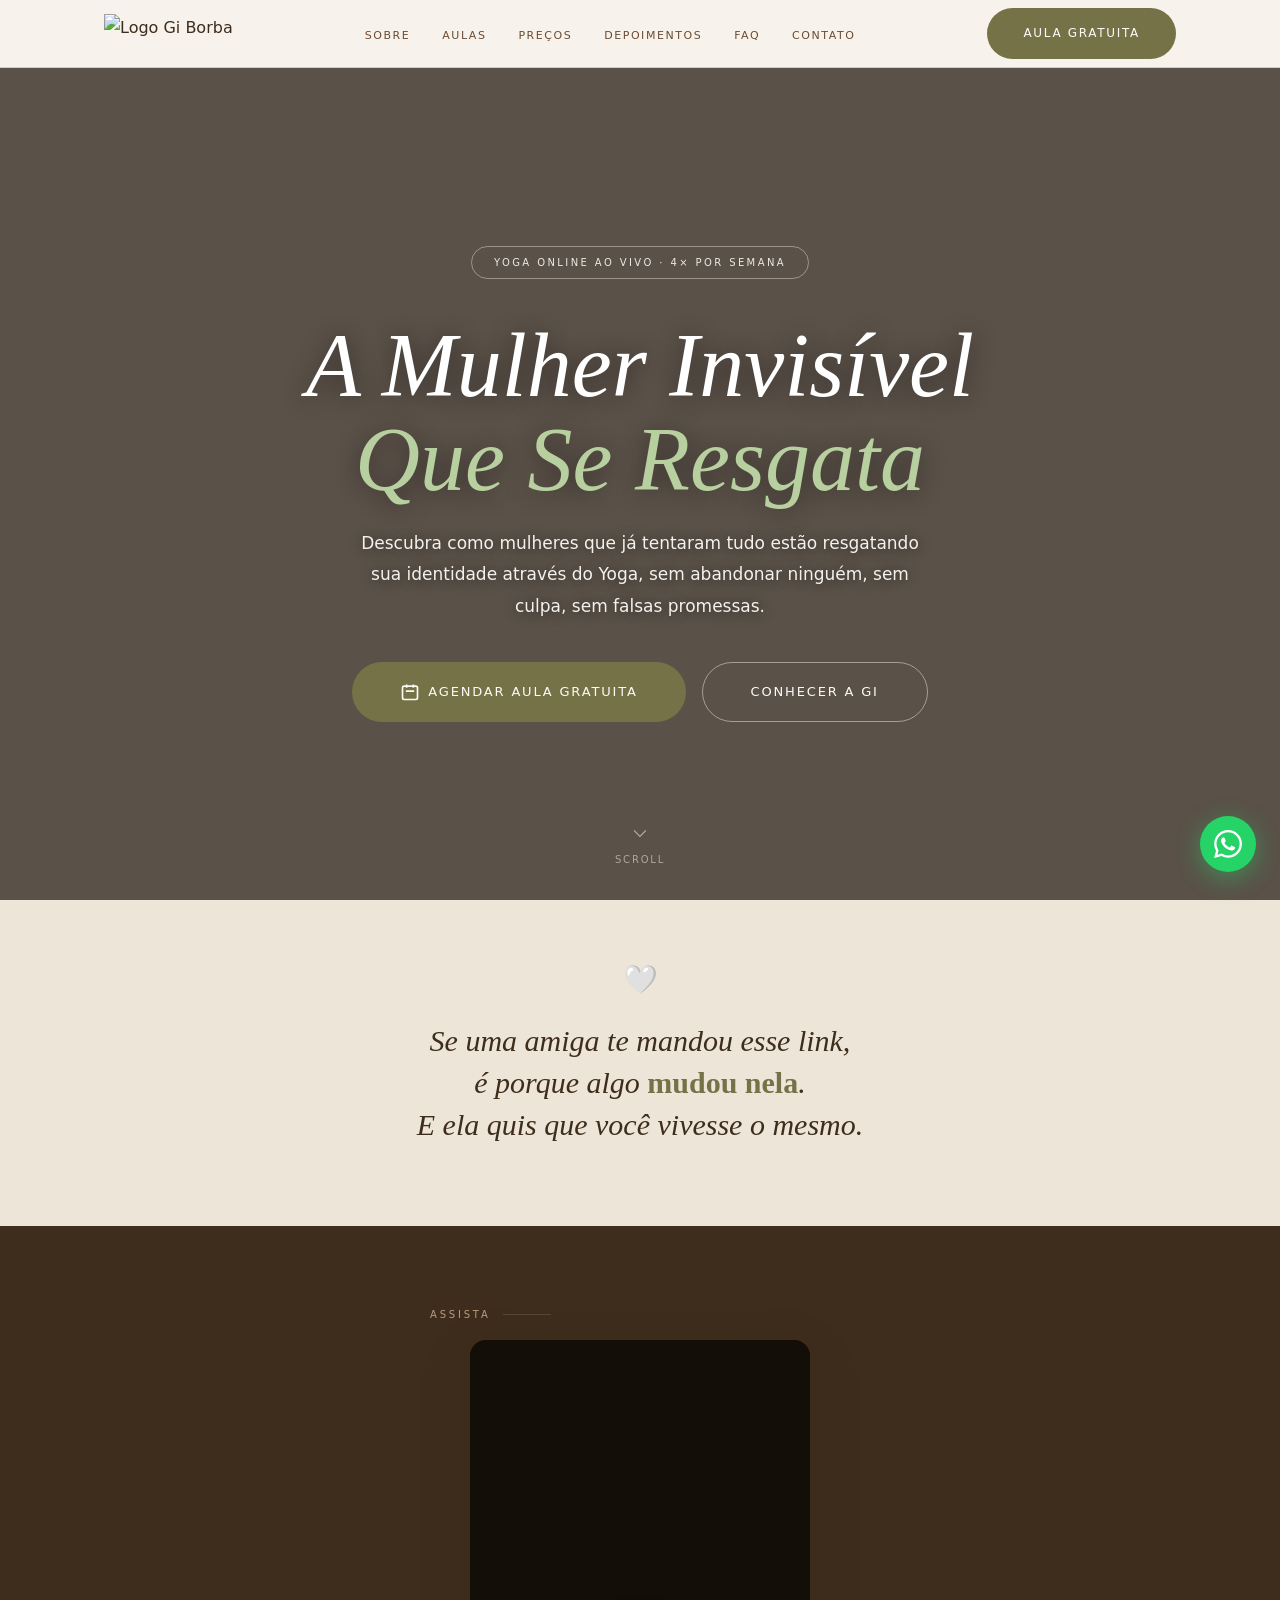
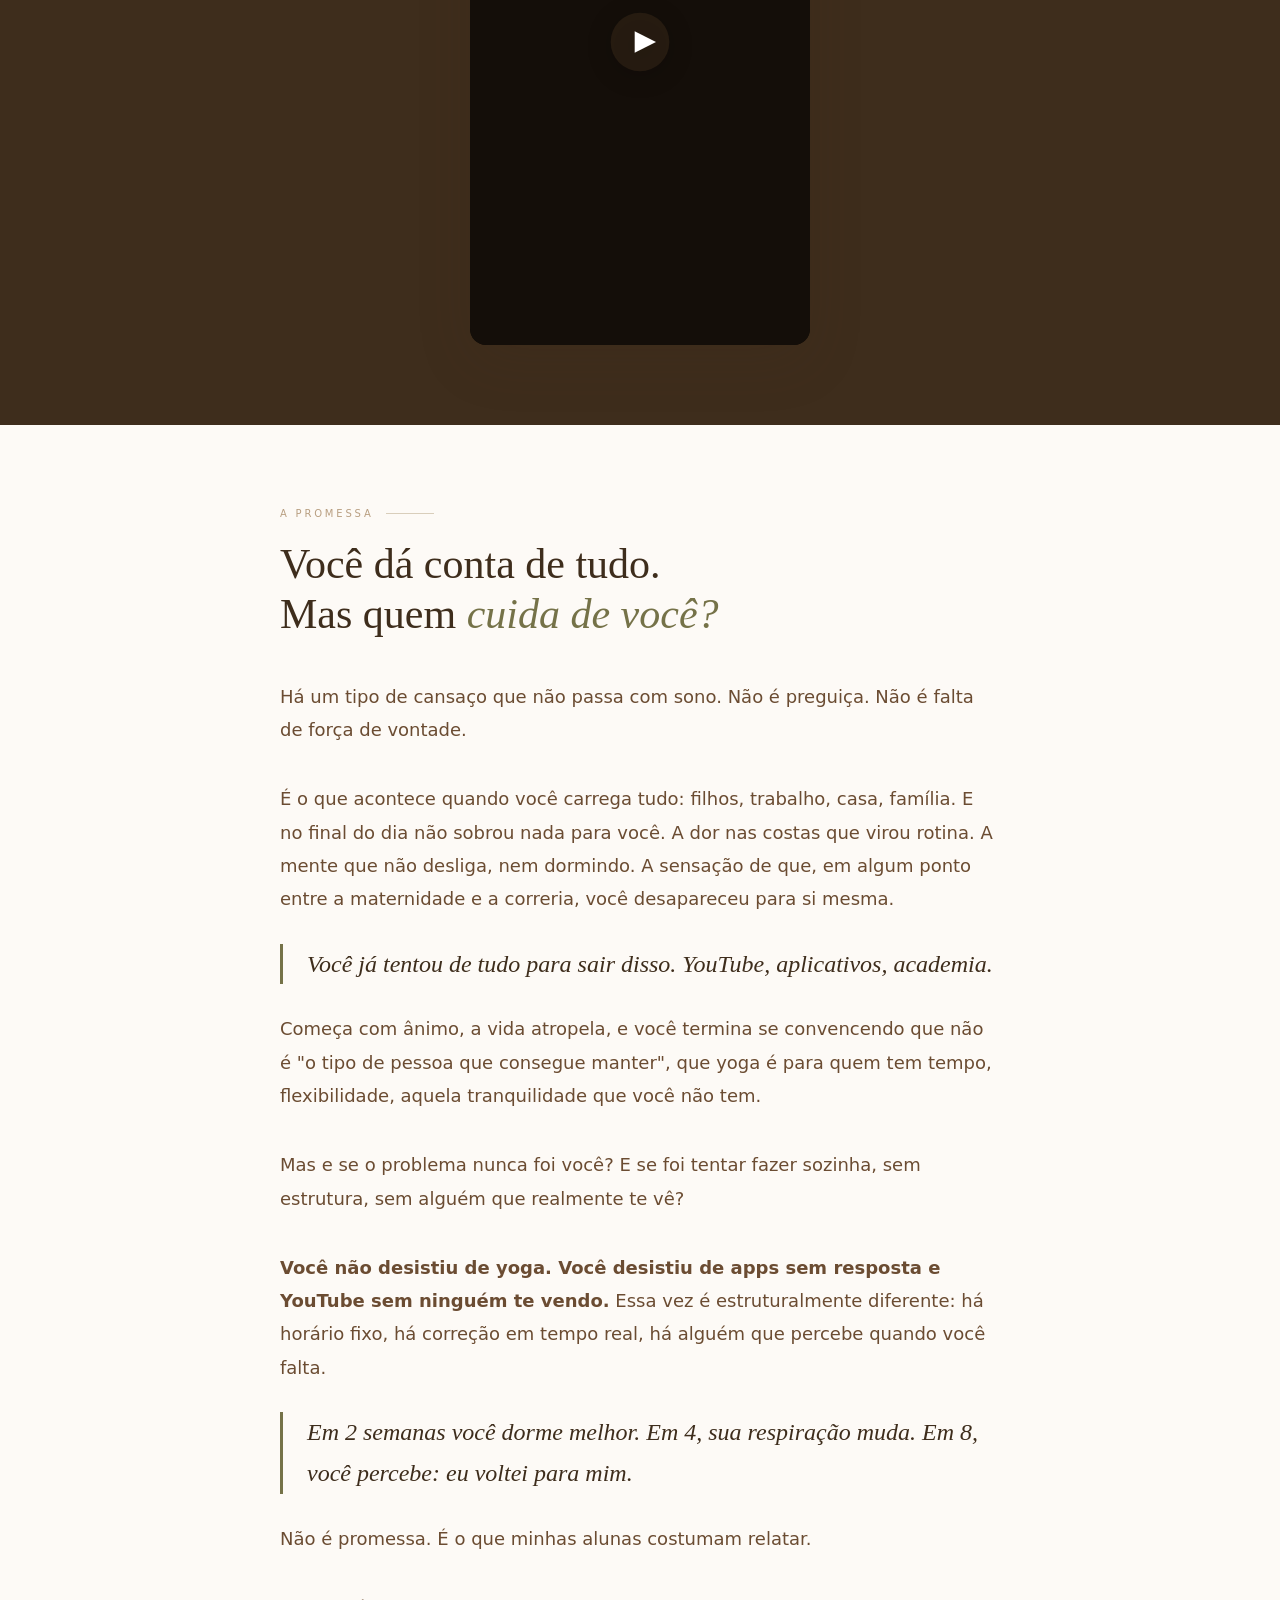
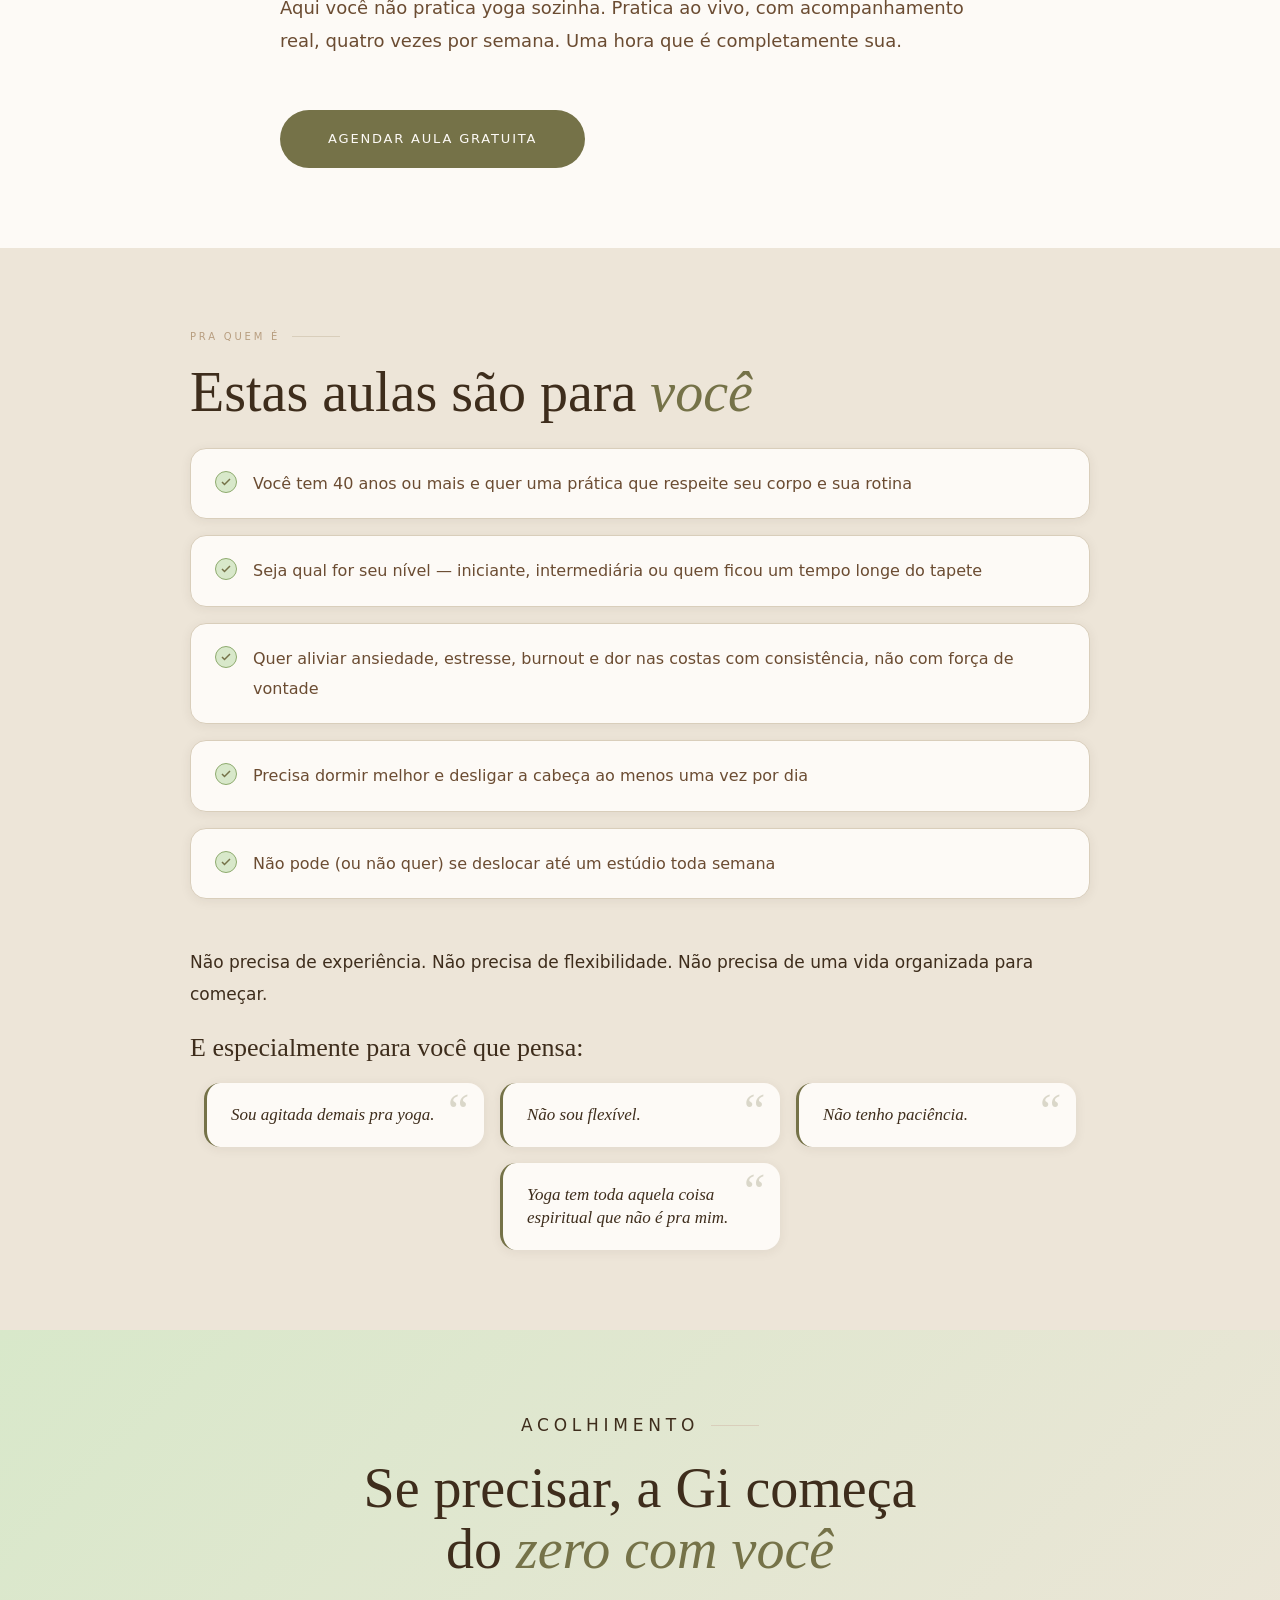
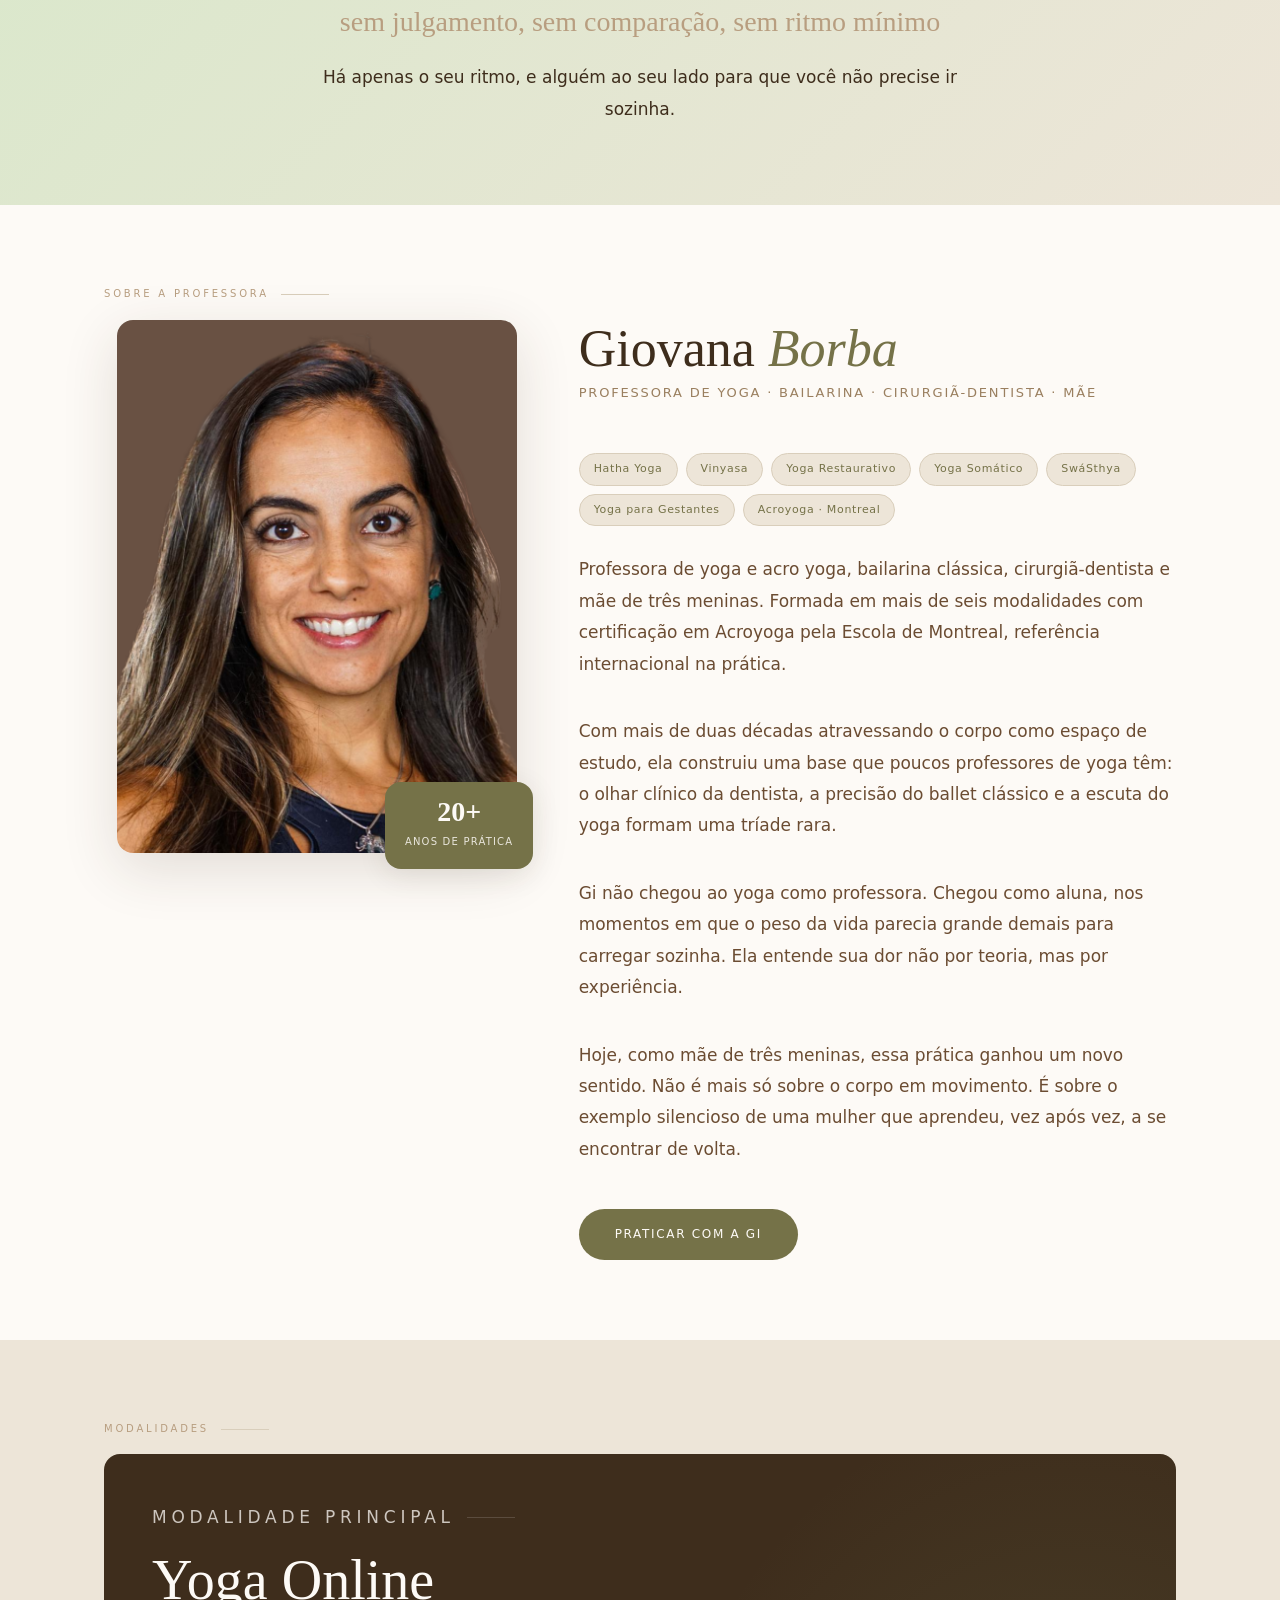
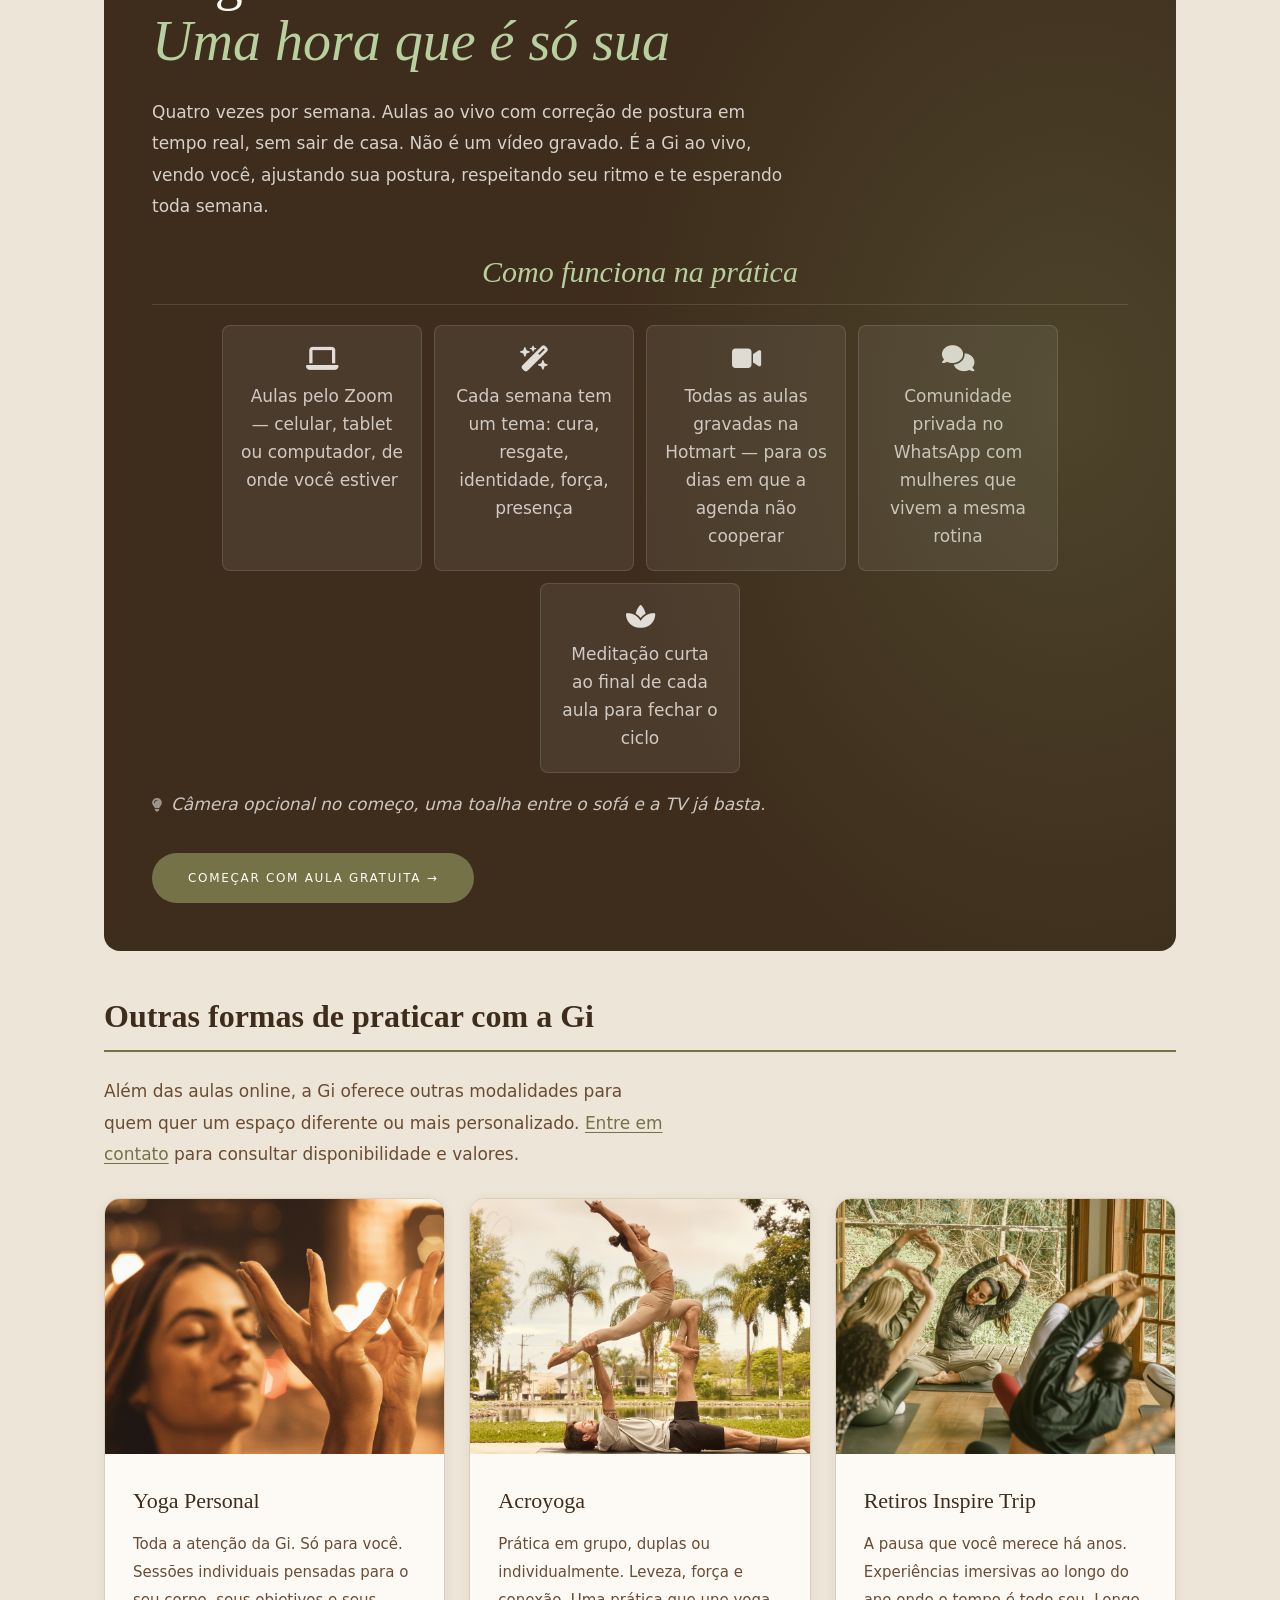
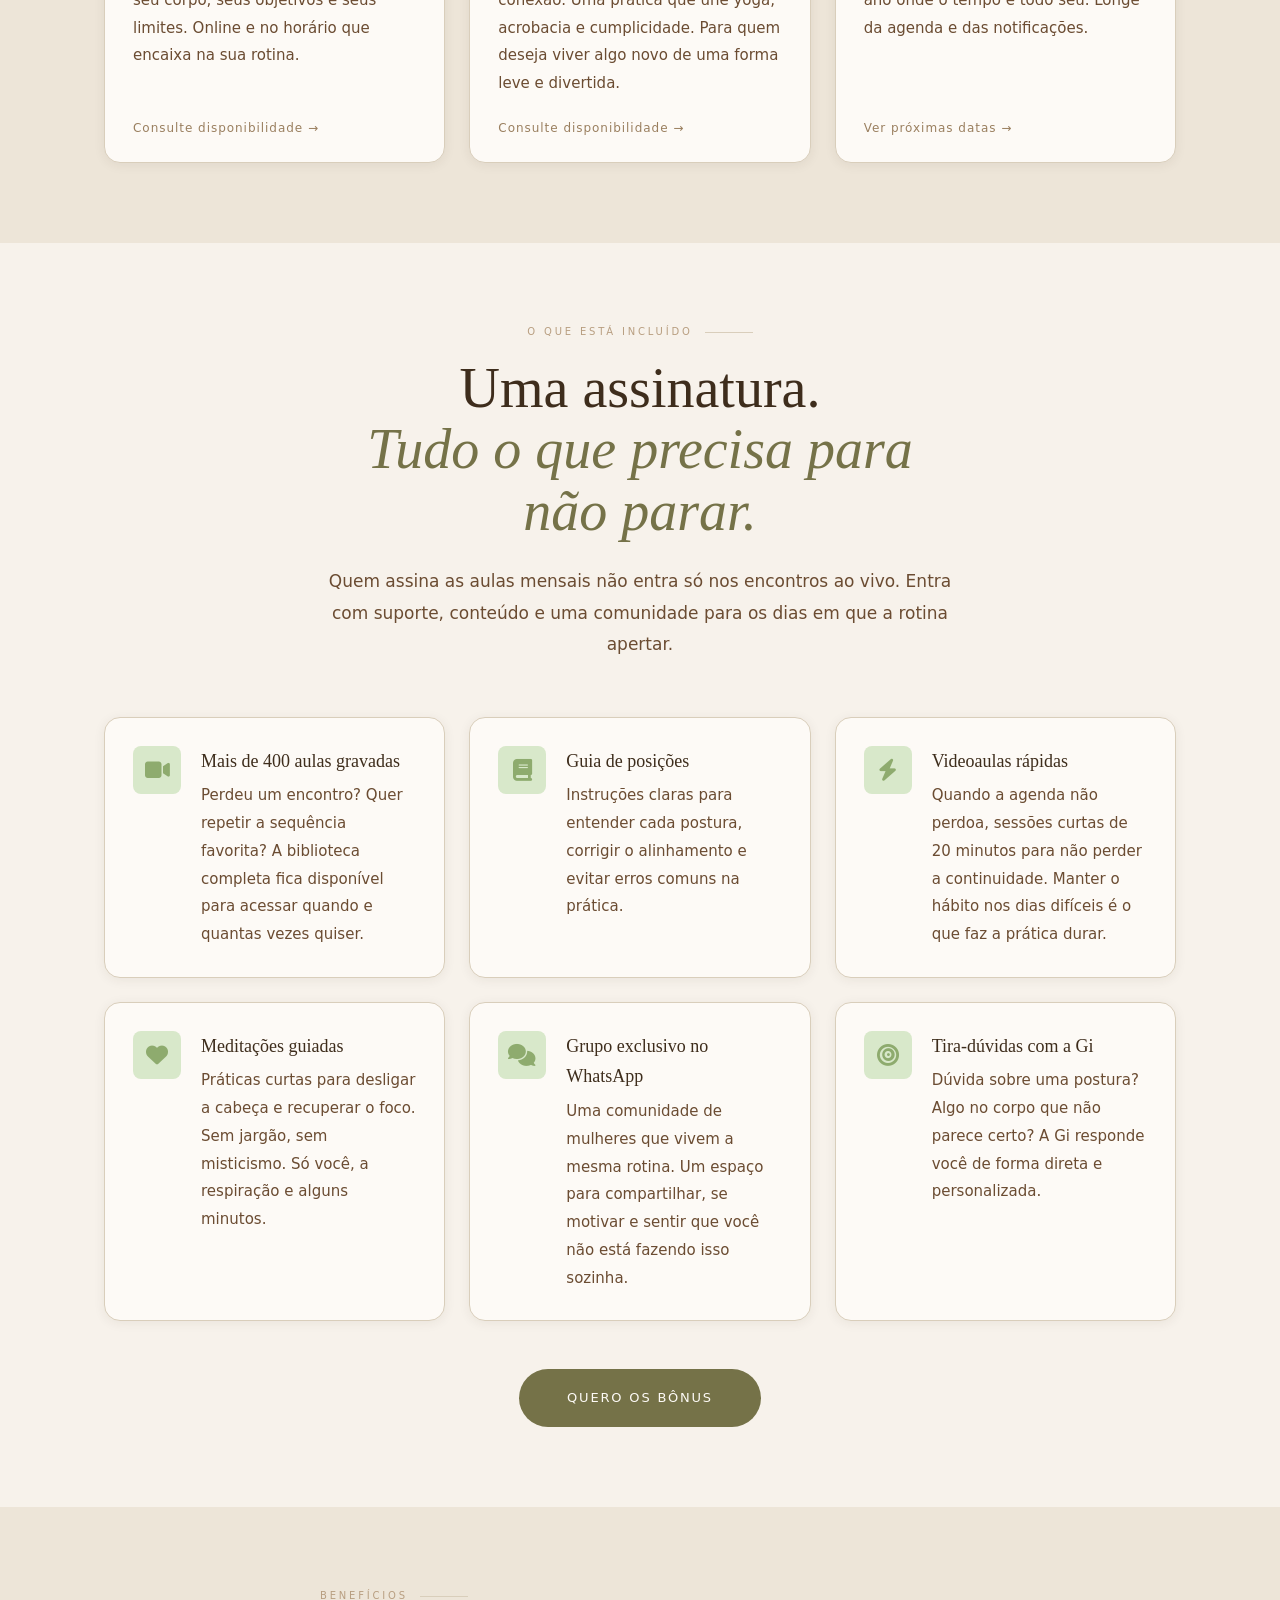
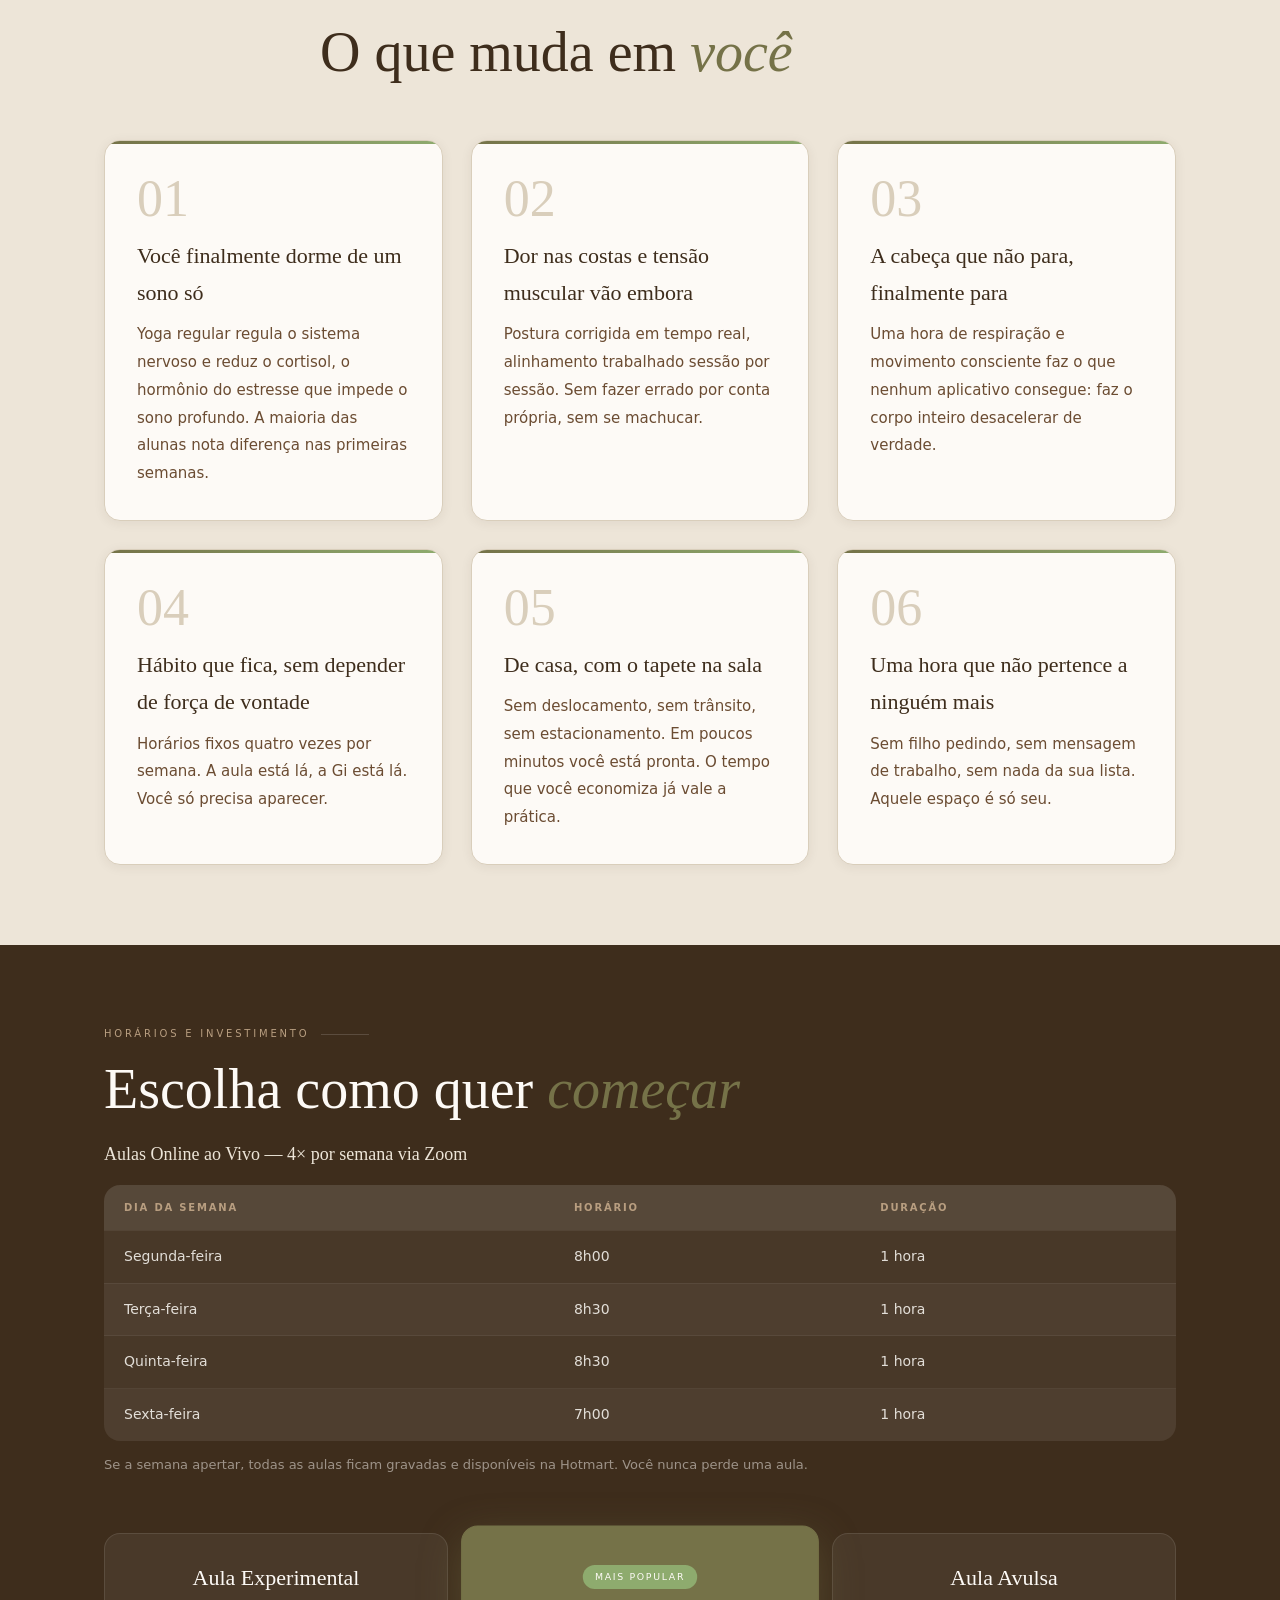
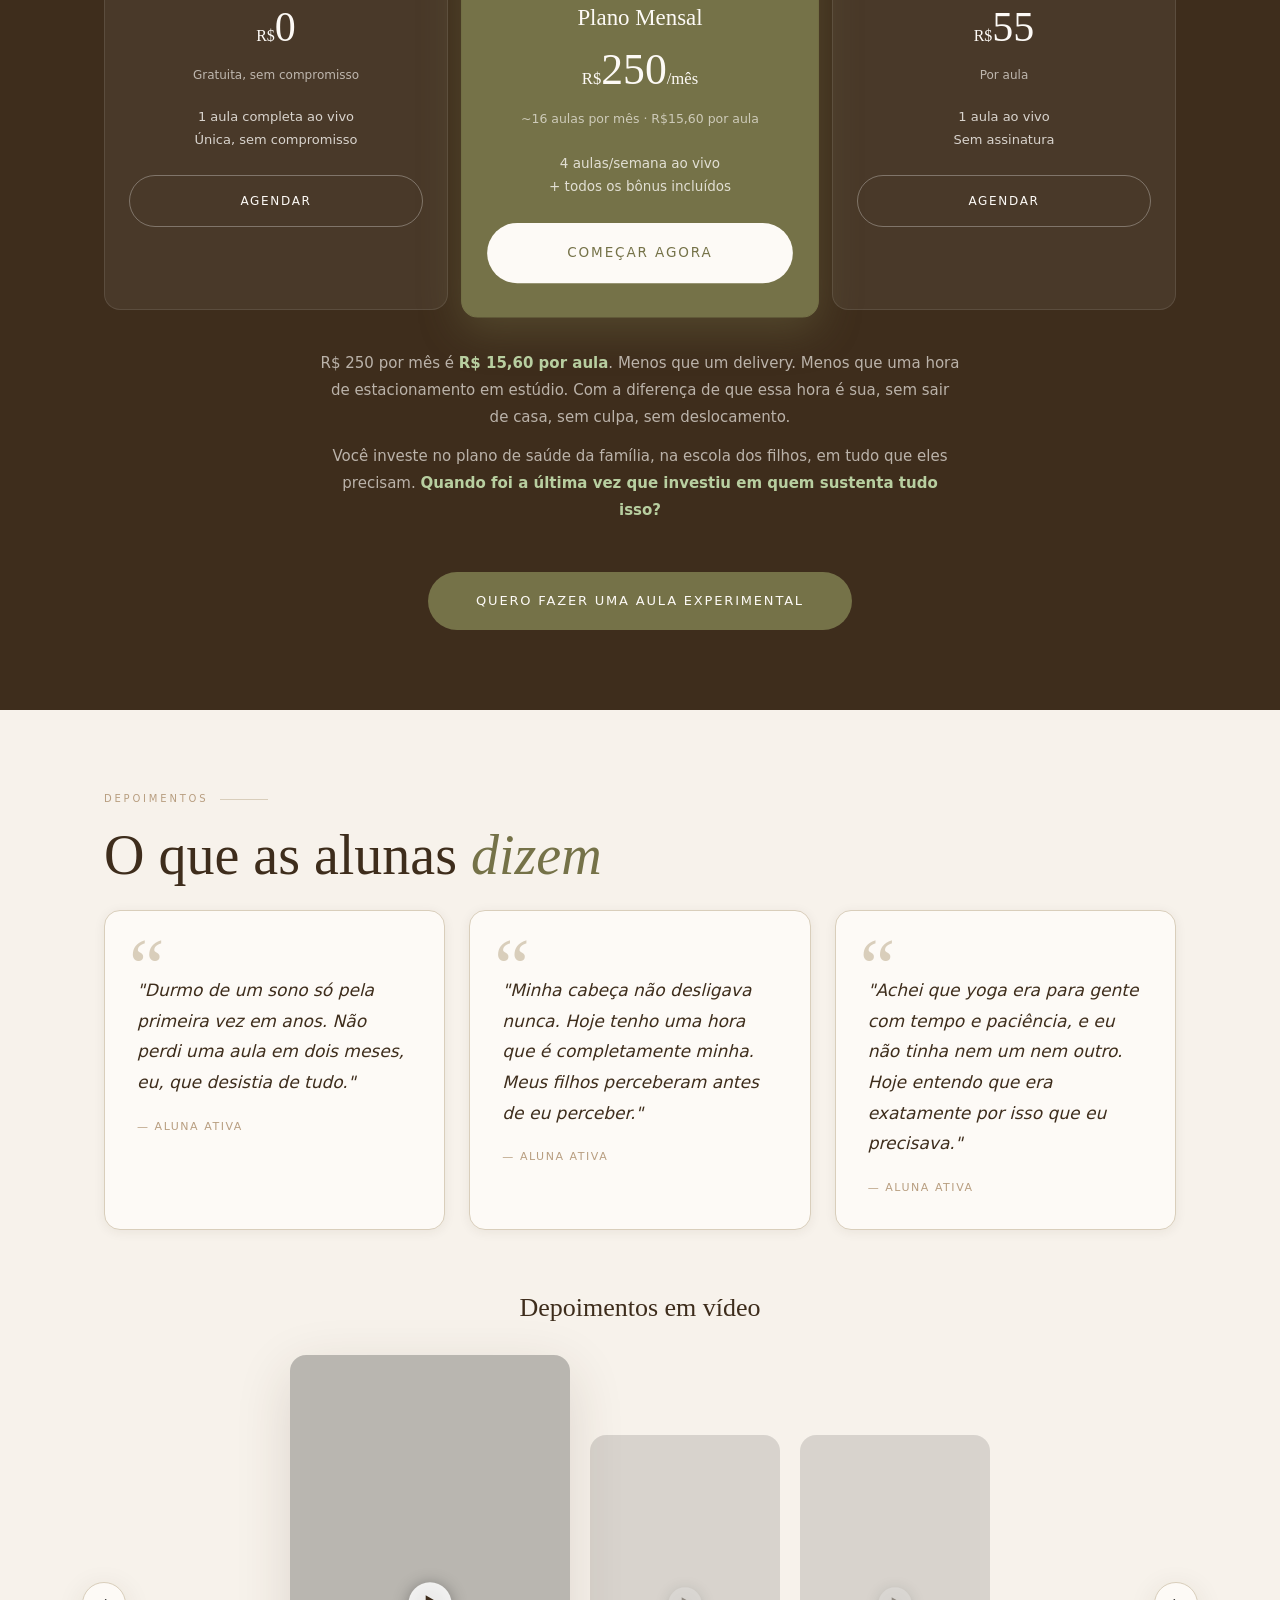
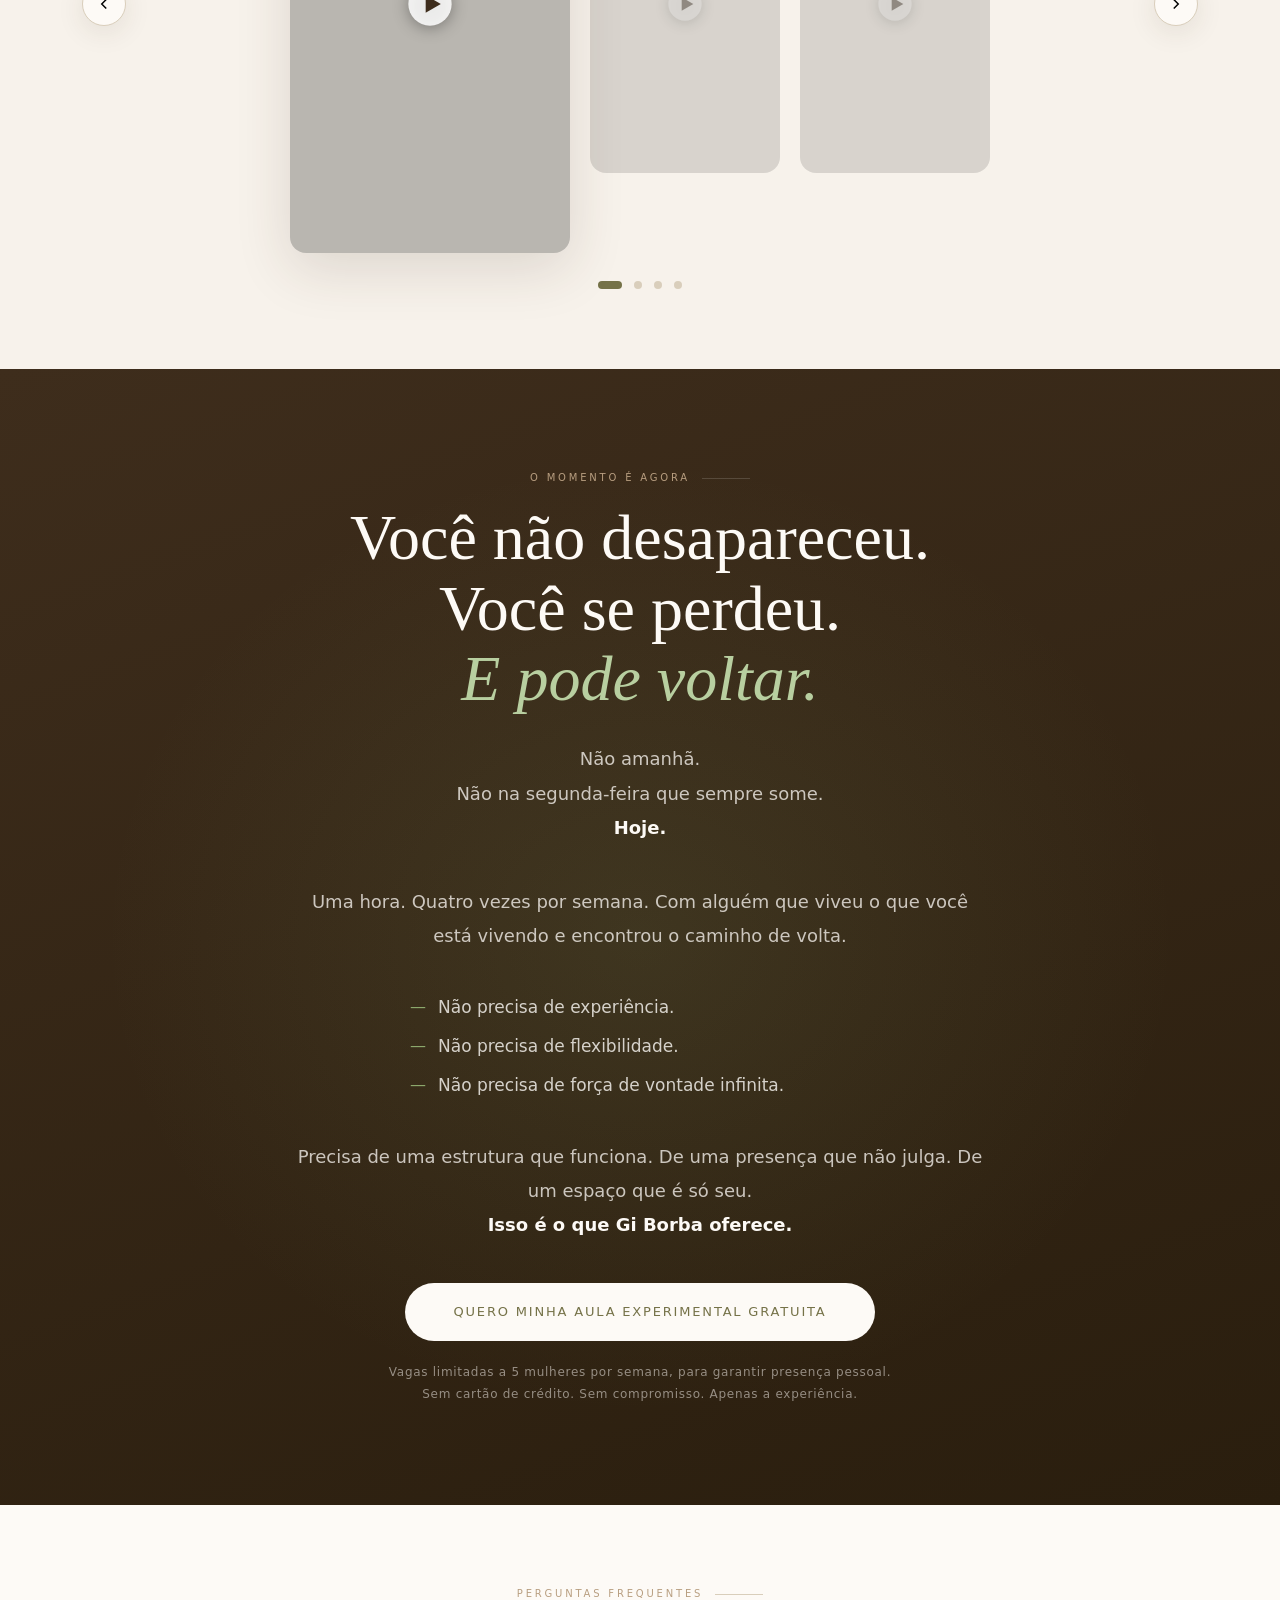
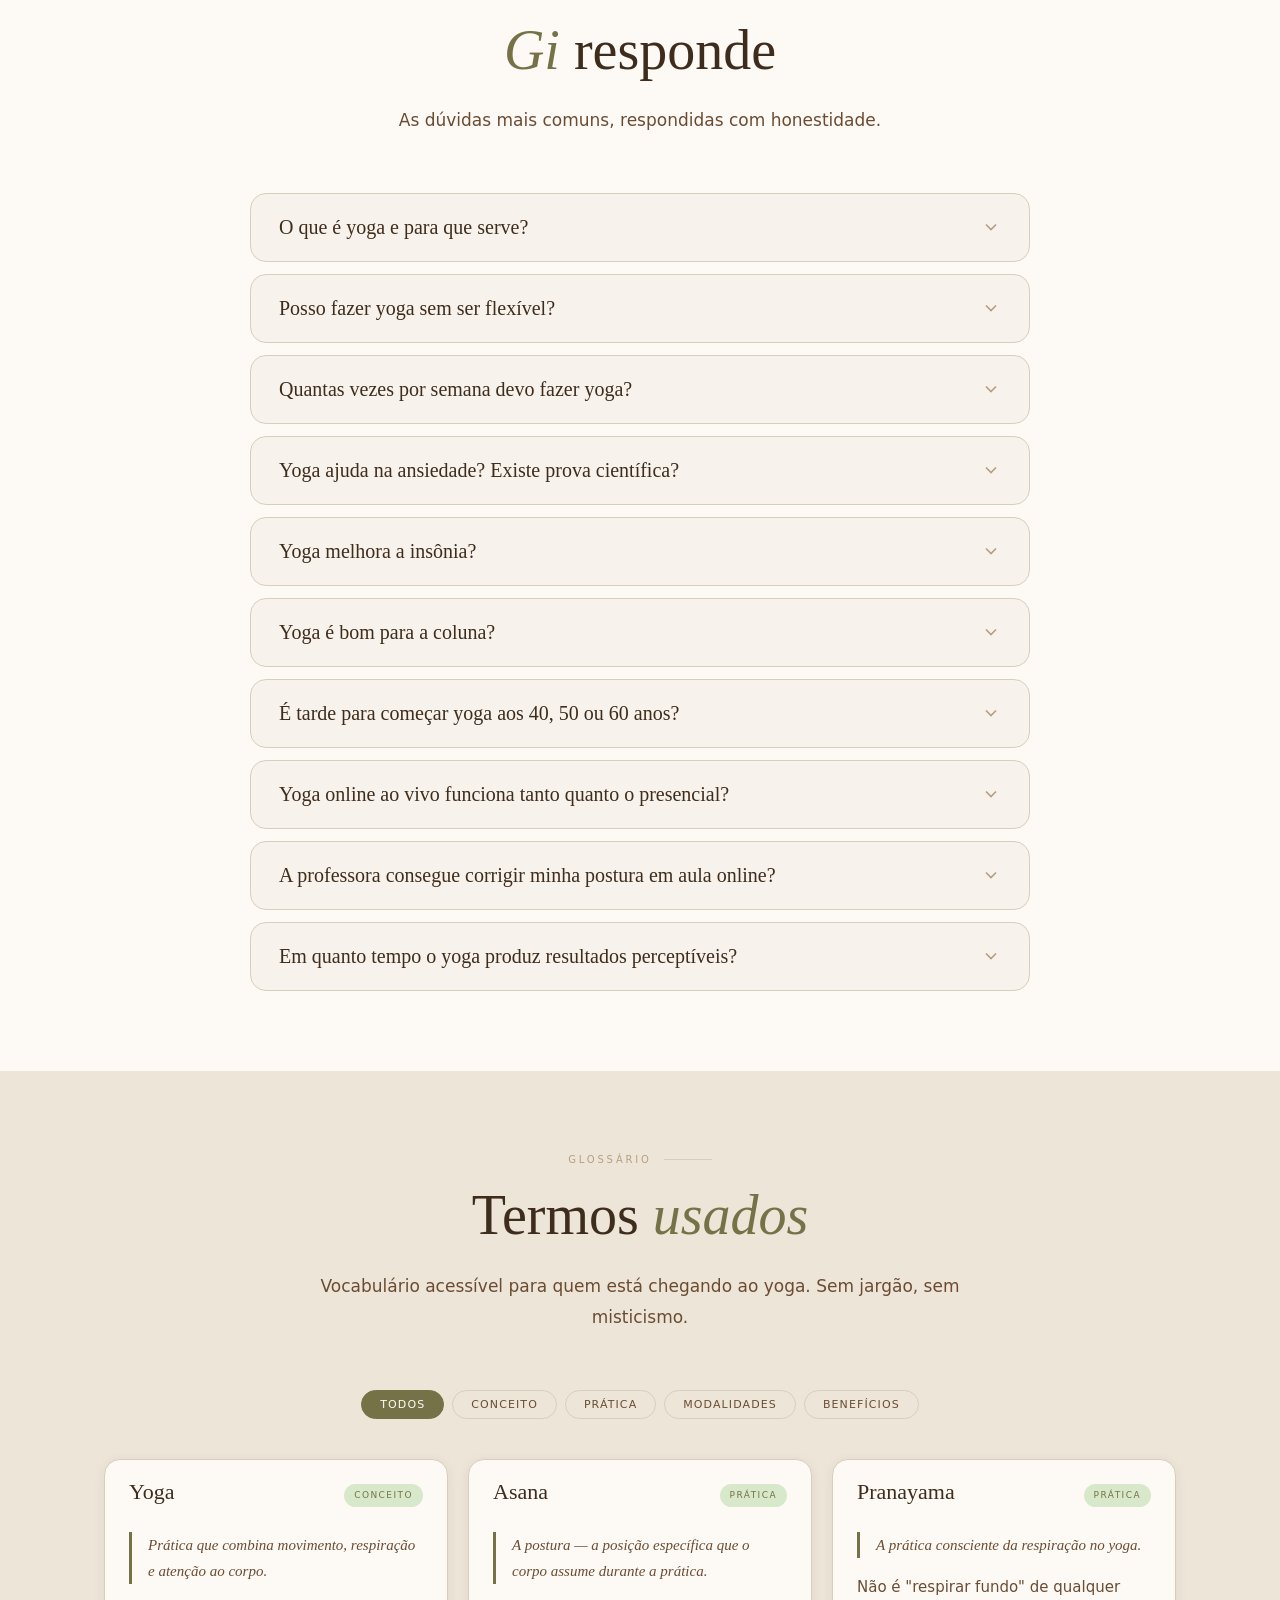
==== index.html @ b4af034a "termos e politicas" ====
<!DOCTYPE html>
<html lang="pt-BR">

<head>
  <meta charset="UTF-8">
  <meta name="viewport" content="width=device-width, initial-scale=1.0">
  <meta name="description"
    content="Aulas de yoga online ao vivo com Gi Borba — 4x por semana via Zoom. Para mulheres que querem aliviar ansiedade, dormir melhor e se reencontrar. Aula experimental gratuita.">
  <meta name="keywords"
    content="aulas de yoga online, professora de yoga, yoga online ao vivo, yoga para mulheres, yoga para ansiedade, yoga para insônia, Gi Borba, Giovana Borba">
  <meta name="robots" content="index, follow">
  <meta property="og:title" content="Gi Borba — Yoga Online ao Vivo · A Mulher que Se Resgata">
  <meta property="og:description"
    content="Aulas de yoga online ao vivo, 4x por semana. Para mulheres que cuidam de tudo — menos de si mesmas. Aula experimental gratuita.">
  <meta property="og:type" content="website">
  <meta property="og:locale" content="pt_BR">
  <link rel="canonical" href="https://giborba.com.br/">
  <title>Gi Borba — Yoga Online ao Vivo · A Mulher que Se Resgata</title>
  <link rel="stylesheet" href="style.css">
  <link rel="stylesheet" href="https://cdnjs.cloudflare.com/ajax/libs/font-awesome/6.4.0/css/all.min.css">
  <!-- Activa animações CSS antes do render — sem isso conteúdo fica sempre visível -->
  <script>document.documentElement.classList.add('js-ready')</script>

  <!-- Schema: Organization -->
  <script type="application/ld+json">
  {
    "@context": "https://schema.org",
    "@type": "Person",
    "name": "Giovana Borba",
    "alternateName": "Gi Borba",
    "jobTitle": "Professora de Yoga",
    "description": "Professora de yoga e acro yoga, bailarina clássica, cirurgiã-dentista e mãe de três meninas. Formada em Hatha, Vinyasa, Yoga Restaurativo, Yoga Somático, SwáSthya e Yoga para Gestantes.",
    "url": "https://giborba.com.br",
    "sameAs": [
      "https://instagram.com/giovanaborba",
      "https://www.youtube.com/user/giovanaborba1",
      "https://wa.me/5511987530304"
    ]
  }
  </script>

  <!-- Schema: FAQ -->
  <script type="application/ld+json">
  {
    "@context": "https://schema.org",
    "@type": "FAQPage",
    "mainEntity": [
      {
        "@type": "Question",
        "name": "O que é yoga e para que serve?",
        "acceptedAnswer": {
          "@type": "Answer",
          "text": "Yoga é uma prática que combina posturas físicas, respiração consciente e atenção ao corpo. Serve para reduzir ansiedade, melhorar o sono, aliviar dores crônicas e recuperar a sensação de equilíbrio. Não é religião, não exige flexibilidade e não depende de nenhuma crença espiritual — funciona por biologia, não por misticismo."
        }
      },
      {
        "@type": "Question",
        "name": "Posso fazer yoga sem ser flexível?",
        "acceptedAnswer": {
          "@type": "Answer",
          "text": "Sim. Flexibilidade não é pré-requisito para o yoga — é consequência. Quem começa sem flexibilidade tem exatamente o yoga que precisa: adaptado ao corpo que tem hoje. Com prática regular, o tecido conjuntivo cede gradualmente, e a abertura acontece de dentro para fora."
        }
      },
      {
        "@type": "Question",
        "name": "Yoga online ao vivo funciona tanto quanto o presencial?",
        "acceptedAnswer": {
          "@type": "Answer",
          "text": "Para a maioria das pessoas, sim — desde que seja ao vivo com professor que vê os alunos, não aula gravada. A correção verbal e visual, a presença, a adaptação em tempo real e a relação com a professora se mantêm integralmente online."
        }
      },
      {
        "@type": "Question",
        "name": "Em quanto tempo o yoga produz resultados perceptíveis?",
        "acceptedAnswer": {
          "@type": "Answer",
          "text": "Os primeiros resultados são rápidos: melhora do sono e redução de ansiedade costumam aparecer nas primeiras duas semanas de prática consistente. Flexibilidade e redução de dores crônicas aparecem entre 4 e 8 semanas."
        }
      },
      {
        "@type": "Question",
        "name": "É tarde para começar yoga aos 40, 50 ou 60 anos?",
        "acceptedAnswer": {
          "@type": "Answer",
          "text": "Não. O yoga é uma das práticas com menor barreira de entrada para adultos mais velhos. Não há limite de idade para começar, e os benefícios são proporcionalmente maiores para quem começa depois dos 40."
        }
      }
    ]
  }
  </script>
</head>

<body>

  <!-- ═══════════════════════════════════════
     NAV
═══════════════════════════════════════ -->
  <nav id="site-nav" role="navigation" aria-label="Navegação principal">
    <div class="nav-inner">
      <a href="#hero" class="nav-logo" aria-label="Gi Borba — Página inicial">
        <img src="images/Logo Marrom Sem Fundo.png" alt="Logo Gi Borba">
      </a>

      <ul class="nav-links" role="list">
        <li><a href="#sobre" aria-label="Sobre a professora Gi Borba">Sobre</a></li>
        <li><a href="#modalidades" aria-label="Modalidades de yoga">Aulas</a></li>
        <li><a href="#precos" aria-label="Horários e preços">Preços</a></li>
        <li><a href="#depoimentos" aria-label="Depoimentos de alunas">Depoimentos</a></li>
        <li><a href="#faq" aria-label="Perguntas frequentes">FAQ</a></li>
        <li><a href="#contato" aria-label="Entrar em contato">Contato</a></li>
      </ul>

      <a href="https://wa.me/5511987530304?text=Quero%20fazer%20uma%20aula%20experimental%20gratuita"
        class="btn btn-primary nav-cta" target="_blank" rel="noopener noreferrer"
        aria-label="Agendar aula gratuita pelo WhatsApp">
        Aula Gratuita
      </a>

      <button id="nav-hamburger" class="nav-hamburger" aria-label="Abrir menu" aria-expanded="false"
        aria-controls="nav-mobile">
        <span></span><span></span><span></span>
      </button>
    </div>
  </nav>

  <!-- Mobile menu -->
  <nav id="nav-mobile" class="nav-mobile" role="navigation" aria-label="Menu mobile">
    <a href="#sobre">Sobre a Gi</a>
    <a href="#modalidades">Aulas</a>
    <a href="#precos">Preços</a>
    <a href="#depoimentos">Depoimentos</a>
    <a href="#faq">FAQ</a>
    <a href="#glossario">Glossário</a>
    <a href="#contato">Contato</a>
    <a href="https://wa.me/5511987530304?text=Quero%20fazer%20uma%20aula%20experimental%20gratuita"
      class="btn btn-primary mt-16" target="_blank" rel="noopener noreferrer"
      aria-label="Agendar aula experimental gratuita">
      Quero minha Aula Gratuita
    </a>
  </nav>

  <!-- ═══════════════════════════════════════
     HERO
═══════════════════════════════════════ -->
  <section id="hero" aria-labelledby="hero-heading">
    <div class="hero-inner fade-up">
      <span class="hero-tag" aria-label="Aulas de yoga online ao vivo">Yoga Online ao Vivo · 4× por Semana</span>

      <h1 id="hero-heading" class="hero-h1">
        A Mulher Invisível<br><em>Que Se Resgata</em>
      </h1>

      <p class="hero-sub">
        Descubra como mulheres que já tentaram tudo estão resgatando sua identidade através do Yoga, sem abandonar
        ninguém, sem culpa, sem falsas promessas.
      </p>

      <div class="hero-ctas">
        <a href="https://wa.me/5511987530304?text=Quero%20fazer%20uma%20aula%20experimental%20gratuita"
          class="btn btn-primary btn-lg" target="_blank" rel="noopener noreferrer" id="hero-cta"
          aria-label="Agendar aula gratuita pelo WhatsApp">
          <svg class="btn-icon" viewBox="0 0 24 24" fill="none" stroke="currentColor" stroke-width="2"
            aria-hidden="true">
            <path d="M8 7V3m8 4V3m-9 8h10M5 21h14a2 2 0 002-2V7a2 2 0 00-2-2H5a2 2 0 00-2 2v12a2 2 0 002 2z" />
          </svg>
          Agendar Aula Gratuita
        </a>
        <a href="#sobre" class="btn btn-secondary btn-lg" aria-label="Conhecer a professora Gi Borba">
          Conhecer a Gi
        </a>
      </div>
    </div>

    <div class="hero-scroll" aria-hidden="true">
      <svg width="20" height="20" viewBox="0 0 24 24" fill="none" stroke="currentColor" stroke-width="1.5">
        <path d="M19 9l-7 7-7-7" />
      </svg>
      <span>Scroll</span>
    </div>
  </section>

  <!-- ═══════════════════════════════════════
     INDICAÇÃO
═══════════════════════════════════════ -->
  <section id="indicacao" aria-labelledby="indicacao-heading">
    <div class="indicacao-inner fade-up">
      <div class="indicacao-icon" aria-hidden="true">🤍</div>
      <h2 id="indicacao-heading" class="indicacao-text">
        Se uma amiga te mandou esse link,<br>
        é porque algo <strong>mudou nela</strong>.<br>
        E ela quis que você vivesse o mesmo.
      </h2>
    </div>
  </section>

  <!-- ═══════════════════════════════════════
     VSL
═══════════════════════════════════════ -->
  <section id="vsl" aria-labelledby="vsl-heading">
    <div class="vsl-inner">
      <p class="label vsl-label" aria-hidden="true">Assista</p>
      <!--
    <h2 id="vsl-heading" class="vsl-title">
      Uma hora que é <em>completamente sua</em>
    </h2>
    -->
      <div class="vsl-player-wrap" role="region" aria-label="Player de vídeo apresentação Gi Borba">
        <video id="vsl-video" class="vsl-video" preload="metadata" playsinline
          aria-label="Vídeo de apresentação Gi Borba — Yoga para Resgate de Identidade">
          <source src="videos/vsl-gi-borba-yoga-mae.mp4" type="video/mp4">
          <p>Seu navegador não suporta vídeo HTML5. <a href="videos/vsl-gi-borba-yoga-mae.mp4">Baixe o vídeo</a>.</p>
        </video>
        <button id="vsl-play" class="vsl-play-btn" aria-label="Reproduzir vídeo">
          <svg class="vsl-icon-play" width="64" height="64" viewBox="0 0 24 24" aria-hidden="true">
            <circle cx="12" cy="12" r="11" fill="rgba(62,45,28,0.45)" stroke="none" />
            <polygon points="10,8 18,12 10,16" fill="white" />
          </svg>
          <svg class="vsl-icon-pause" width="64" height="64" viewBox="0 0 24 24" aria-hidden="true">
            <circle cx="12" cy="12" r="11" fill="rgba(62,45,28,0.45)" stroke="none" />
            <rect x="8" y="7" width="3" height="10" fill="white" rx="1" />
            <rect x="13" y="7" width="3" height="10" fill="white" rx="1" />
          </svg>
        </button>
      </div>
    </div>
  </section>

  <!-- ═══════════════════════════════════════
     PROMESSA
═══════════════════════════════════════ -->
  <section id="promessa" class="section section--white" aria-labelledby="promessa-heading">
    <div class="container">
      <div class="promessa-inner">
        <p class="label">A Promessa</p>

        <h2 id="promessa-heading" class="promessa-lead">
          Você dá conta de tudo.<br>
          Mas quem <em>cuida de você?</em>
        </h2>

        <div class="promessa-body fade-up">
          <p>Há um tipo de cansaço que não passa com sono. Não é preguiça. Não é falta de força de vontade.</p>

          <p>É o que acontece quando você carrega tudo: filhos, trabalho, casa, família. E no final do dia não sobrou
            nada para você. A dor nas costas que virou rotina. A mente que não desliga, nem dormindo. A sensação de que,
            em algum ponto entre a maternidade e a correria, você desapareceu para si mesma.</p>

          <blockquote class="promessa-highlight">
            Você já tentou de tudo para sair disso. YouTube, aplicativos, academia.
          </blockquote>

          <p>Começa com ânimo, a vida atropela, e você termina se convencendo que não é "o tipo de pessoa que consegue
            manter", que yoga é para quem tem tempo, flexibilidade, aquela tranquilidade que você não tem.</p>

          <p>Mas e se o problema nunca foi você? E se foi tentar fazer sozinha, sem estrutura, sem alguém que realmente
            te vê?</p>

          <p><strong>Você não desistiu de yoga. Você desistiu de apps sem resposta e YouTube sem ninguém te
              vendo.</strong> Essa vez é estruturalmente diferente: há horário fixo, há correção em tempo real, há
            alguém que percebe quando você falta.</p>

          <blockquote class="promessa-highlight">
            Em 2 semanas você dorme melhor. Em 4, sua respiração muda. Em 8, você percebe: eu voltei para mim.
          </blockquote>

          <p>Não é promessa. É o que minhas alunas costumam relatar.</p>

          <p>Aqui você não pratica yoga sozinha. Pratica ao vivo, com acompanhamento real, quatro vezes por semana. Uma
            hora que é completamente sua.</p>

          <div class="mt-32">
            <a href="https://wa.me/5511987530304?text=Quero%20fazer%20uma%20aula%20experimental%20gratuita"
              class="btn btn-primary btn-lg" target="_blank" rel="noopener noreferrer"
              aria-label="Agendar aula gratuita pelo WhatsApp">
              Agendar Aula Gratuita
            </a>
          </div>
        </div>
      </div>
    </div>
  </section>

  <!-- ═══════════════════════════════════════
     PRA QUEM É
═══════════════════════════════════════ -->
  <section id="pra-quem" class="section section--beige" aria-labelledby="praquem-heading">
    <div class="container">
      <div class="pra-quem-inner">
        <p class="label">Pra Quem É</p>
        <h2 id="praquem-heading">Estas aulas são para <em>você</em></h2>

        <div class="pq-list fade-up" role="list" aria-label="Para quem são as aulas de yoga online">
          <div class="pq-item" role="listitem">
            <div class="pq-check" aria-hidden="true">
              <svg width="12" height="12" viewBox="0 0 24 24" fill="none" stroke="currentColor" stroke-width="3">
                <polyline points="20 6 9 17 4 12" />
              </svg>
            </div>
            <p class="pq-text">Você tem 40 anos ou mais e quer uma prática que respeite seu corpo e sua rotina</p>
          </div>
          <div class="pq-item" role="listitem">
            <div class="pq-check" aria-hidden="true">
              <svg width="12" height="12" viewBox="0 0 24 24" fill="none" stroke="currentColor" stroke-width="3">
                <polyline points="20 6 9 17 4 12" />
              </svg>
            </div>
            <p class="pq-text">Seja qual for seu nível — iniciante, intermediária ou quem ficou um tempo longe do tapete
            </p>
          </div>
          <div class="pq-item" role="listitem">
            <div class="pq-check" aria-hidden="true">
              <svg width="12" height="12" viewBox="0 0 24 24" fill="none" stroke="currentColor" stroke-width="3">
                <polyline points="20 6 9 17 4 12" />
              </svg>
            </div>
            <p class="pq-text">Quer aliviar ansiedade, estresse, burnout e dor nas costas com consistência, não com
              força de vontade</p>
          </div>
          <div class="pq-item" role="listitem">
            <div class="pq-check" aria-hidden="true">
              <svg width="12" height="12" viewBox="0 0 24 24" fill="none" stroke="currentColor" stroke-width="3">
                <polyline points="20 6 9 17 4 12" />
              </svg>
            </div>
            <p class="pq-text">Precisa dormir melhor e desligar a cabeça ao menos uma vez por dia</p>
          </div>
          <div class="pq-item" role="listitem">
            <div class="pq-check" aria-hidden="true">
              <svg width="12" height="12" viewBox="0 0 24 24" fill="none" stroke="currentColor" stroke-width="3">
                <polyline points="20 6 9 17 4 12" />
              </svg>
            </div>
            <p class="pq-text">Não pode (ou não quer) se deslocar até um estúdio toda semana</p>
          </div>
        </div>

        <div class="pq-objections fade-up fade-up-delay-2">
          <p class="mt-32" style="font-size:17px; color:var(--brown-dark);">
            Não precisa de experiência. Não precisa de flexibilidade. Não precisa de uma vida organizada para começar.
          </p>
          <h3 class="mt-24">E especialmente para você que pensa:</h3>
          <div class="objection-tags" role="list" aria-label="Objeções comuns que não são barreiras">
            <span class="obj-tag" role="listitem">Sou agitada demais pra yoga.</span>
            <span class="obj-tag" role="listitem">Não sou flexível.</span>
            <span class="obj-tag" role="listitem">Não tenho paciência.</span>
            <span class="obj-tag" role="listitem">Yoga tem toda aquela coisa espiritual que não é pra mim.</span>
          </div>
        </div>
      </div>
    </div>
  </section>

  <!-- ═══════════════════════════════════════
     ACOLHIMENTO
═══════════════════════════════════════ -->
  <section id="acolhimento" aria-labelledby="acolhimento-heading">
    <div class="acolhimento-inner fade-up">
      <p class="label" style="justify-content:center" aria-hidden="true">Acolhimento</p>
      <h2 id="acolhimento-heading">
        Se precisar, a Gi começa<br>do <em>zero com você</em>
      </h2>
      <span class="script" aria-hidden="true">sem julgamento, sem comparação, sem ritmo mínimo</span>
      <p>Há apenas o seu ritmo, e alguém ao seu lado para que você não precise ir sozinha.</p>
    </div>
  </section>

  <!-- ═══════════════════════════════════════
     SOBRE A PROFESSORA
═══════════════════════════════════════ -->
  <section id="sobre" class="section" aria-labelledby="sobre-heading">
    <div class="container">
      <div class="sobre-inner">
        <p class="label">Sobre a Professora</p>
        <div class="sobre-grid">

          <div class="sobre-photo fade-up">
            <img src="images/prof-yoga-gi-borba.png"
              alt="Giovana Borba, professora de yoga, sorrindo em postura de yoga" width="400" height="533"
              loading="lazy">
            <div class="sobre-photo-badge" aria-label="Mais de 10 anos de experiência">
              <strong>20+</strong>
              <span>anos de prática</span>
            </div>
          </div>

          <div class="sobre-content fade-up fade-up-delay-1">
            <div>
              <h2 id="sobre-heading" class="sobre-name">Giovana <em>Borba</em></h2>
              <p class="sobre-title">Professora de Yoga · Bailarina · Cirurgiã-Dentista · Mãe</p>
            </div>

            <div class="sobre-credentials" role="list" aria-label="Formações e certificações">
              <span class="credential-badge" role="listitem">Hatha Yoga</span>
              <span class="credential-badge" role="listitem">Vinyasa</span>
              <span class="credential-badge" role="listitem">Yoga Restaurativo</span>
              <span class="credential-badge" role="listitem">Yoga Somático</span>
              <span class="credential-badge" role="listitem">SwáSthya</span>
              <span class="credential-badge" role="listitem">Yoga para Gestantes</span>
              <span class="credential-badge" role="listitem">Acroyoga · Montreal</span>
            </div>

            <p>Professora de yoga e acro yoga, bailarina clássica, cirurgiã-dentista e mãe de três meninas. Formada em
              mais de seis modalidades com certificação em Acroyoga pela Escola de Montreal, referência internacional na
              prática.</p>

            <p>Com mais de duas décadas atravessando o corpo como espaço de estudo, ela construiu uma base que poucos
              professores de yoga têm: o olhar clínico da dentista, a precisão do ballet clássico e a escuta do yoga
              formam uma tríade rara.</p>

            <p>Gi não chegou ao yoga como professora. Chegou como aluna, nos momentos em que o peso da vida parecia
              grande demais para carregar sozinha. Ela entende sua dor não por teoria, mas por experiência.</p>

            <p>Hoje, como mãe de três meninas, essa prática ganhou um novo sentido. Não é mais só sobre o corpo em
              movimento. É sobre o exemplo silencioso de uma mulher que aprendeu, vez após vez, a se encontrar de volta.
            </p>

            <div class="mt-24">
              <a href="https://wa.me/5511987530304?text=Quero%20fazer%20uma%20aula%20experimental%20gratuita"
                class="btn btn-primary" target="_blank" rel="noopener noreferrer"
                aria-label="Praticar yoga com a Gi pelo WhatsApp">
                Praticar com a Gi
              </a>
            </div>
          </div>

        </div>
      </div>
    </div>
  </section>

  <!-- ═══════════════════════════════════════
     MODALIDADES
═══════════════════════════════════════ -->
  <section id="modalidades" class="section" aria-labelledby="modalidades-heading">
    <div class="container">
      <p class="label">Modalidades</p>

      <!-- Yoga Online destaque -->
      <div class="modal-hero fade-up" role="region" aria-labelledby="modalidade-online-heading">
        <p class="label modal-hero-label" aria-hidden="true">Modalidade Principal</p>
        <h2 id="modalidades-heading" style="color:var(--white)">
          <span id="modalidade-online-heading">Yoga Online</span><br>
          <em style="color:var(--cana-light)">Uma hora que é só sua</em>
        </h2>
        <p style="color:rgba(253,250,246,.8)">
          Quatro vezes por semana. Aulas ao vivo com correção de postura em tempo real, sem sair de casa. Não é um vídeo
          gravado. É a Gi ao vivo, vendo você, ajustando sua postura, respeitando seu ritmo e te esperando toda semana.
        </p>

        <div class="modal-hero-how">
          <h3>Como funciona na prática</h3>
          <div class="modal-how-grid">
            <div class="modal-how-card">
              <i class="modal-how-icon fa fa-laptop" aria-hidden="true"></i>
              <p class="modal-how-text">Aulas pelo Zoom — celular, tablet ou computador, de onde você estiver</p>
            </div>
            <div class="modal-how-card">
              <i class="modal-how-icon fa fa-wand-magic-sparkles" aria-hidden="true"></i>
              <p class="modal-how-text">Cada semana tem um tema: cura, resgate, identidade, força, presença</p>
            </div>
            <div class="modal-how-card">
              <i class="modal-how-icon fa fa-video" aria-hidden="true"></i>
              <p class="modal-how-text">Todas as aulas gravadas na Hotmart — para os dias em que a agenda não cooperar
              </p>
            </div>
            <div class="modal-how-card">
              <i class="modal-how-icon fa fa-comments" aria-hidden="true"></i>
              <p class="modal-how-text">Comunidade privada no WhatsApp com mulheres que vivem a mesma rotina</p>
            </div>
            <div class="modal-how-card">
              <i class="modal-how-icon fa fa-spa" aria-hidden="true"></i>
              <p class="modal-how-text">Meditação curta ao final de cada aula para fechar o ciclo</p>
            </div>
          </div>
          <p class="modal-how-note" role="note">
            <i class="fa fa-lightbulb" aria-hidden="true"></i> Câmera opcional no começo, uma toalha entre o sofá e a TV
            já basta.
          </p>
        </div>

        <a href="https://wa.me/5511987530304?text=Gostaria%20de%20saber%20mais%20sobre%20as%20aulas%20online%20e%20como%20come%C3%A7ar" target="_blank" rel="noopener noreferrer" class="btn btn-primary" style="margin-top:32px">
          Começar com aula gratuita →
        </a>
      </div>

      <!-- Outras modalidades -->
      <div class="modal-others fade-up">
        <h3>Outras formas de praticar com a Gi</h3>
        <p style="margin-bottom:28px; max-width:560px">Além das aulas online, a Gi oferece outras modalidades para quem
          quer um espaço diferente ou mais personalizado. <a href="#contato"
            style="color:var(--olive); text-decoration:underline; text-underline-offset:3px">Entre em contato</a> para
          consultar disponibilidade e valores.</p>

        <div class="modal-cards" role="list">

          <article class="modal-card" role="listitem" aria-labelledby="yoga-personal-heading">
            <div class="modal-card-img-wrap">
              <img src="images/gi-borba-yoga-personal.png"
                alt="Sessão de Yoga Personal com Gi Borba — aula individual online" loading="lazy">
            </div>
            <div class="modal-card-body">
              <h4 id="yoga-personal-heading">Yoga Personal</h4>
              <p>Toda a atenção da Gi. Só para você. Sessões individuais pensadas para o seu corpo, seus objetivos e
                seus limites. Online e no horário que encaixa na sua rotina.</p>
              <a href="https://wa.me/5511987530304?text=Gostaria%20de%20consultar%20disponibilidade%20para%20Yoga%20Personal" target="_blank" rel="noopener noreferrer" class="modal-card-cta">Consulte disponibilidade →</a>
            </div>
          </article>

          <article class="modal-card" role="listitem" aria-labelledby="acroyoga-heading">
            <div class="modal-card-img-wrap">
              <img src="images/gi-borba-acroyoga.png"
                alt="Gi Borba praticando Acroyoga — yoga em dupla com leveza e conexão" loading="lazy">
            </div>
            <div class="modal-card-body">
              <h4 id="acroyoga-heading">Acroyoga</h4>
              <p>Prática em grupo, duplas ou individualmente. Leveza, força e conexão. Uma prática que une yoga,
                acrobacia e cumplicidade. Para quem deseja viver algo novo de uma forma leve e divertida.</p>
              <a href="https://wa.me/5511987530304?text=Gostaria%20de%20consultar%20disponibilidade%20para%20Acroyoga" target="_blank" rel="noopener noreferrer" class="modal-card-cta">Consulte disponibilidade →</a>
            </div>
          </article>

          <article class="modal-card" role="listitem" aria-labelledby="retiros-heading">
            <div class="modal-card-img-wrap">
              <img src="images/retiro-inspire-trip-gi-borba.png"
                alt="Retiro Inspire Trip com Gi Borba — experiência imersiva de yoga e acroyoga" loading="lazy">
            </div>
            <div class="modal-card-body">
              <h4 id="retiros-heading">Retiros Inspire Trip</h4>
              <p>A pausa que você merece há anos. Experiências imersivas ao longo do ano onde o tempo é todo seu. Longe
                da agenda e das notificações.</p>
              <a href="https://wa.me/5511987530304?text=Gostaria%20de%20ver%20as%20pr%C3%B3ximas%20datas%20dos%20Retiros%20Inspire%20Trip" target="_blank" rel="noopener noreferrer" class="modal-card-cta">Ver próximas datas →</a>
            </div>
          </article>

        </div>
      </div>
    </div>
  </section>

  <!-- ═══════════════════════════════════════
     BÔNUS
═══════════════════════════════════════ -->
  <section id="bonus" class="section" aria-labelledby="bonus-heading">
    <div class="container">
      <div class="bonus-header fade-up">
        <p class="label" style="justify-content:center">O Que Está Incluído</p>
        <h2 id="bonus-heading" class="text-center">Uma assinatura.<br><em>Tudo o que precisa para não parar.</em></h2>
        <p class="text-center mt-16">Quem assina as aulas mensais não entra só nos encontros ao vivo. Entra com suporte,
          conteúdo e uma comunidade para os dias em que a rotina apertar.</p>
      </div>

      <div class="bonus-grid" role="list">
        <div class="bonus-card fade-up" role="listitem" aria-labelledby="bonus-1">
          <div class="bonus-icon-wrap" aria-hidden="true"><i class="fa fa-video"></i></div>
          <div class="bonus-text">
            <h4 id="bonus-1">Mais de 400 aulas gravadas</h4>
            <p>Perdeu um encontro? Quer repetir a sequência favorita? A biblioteca completa fica disponível para acessar
              quando e quantas vezes quiser.</p>
          </div>
        </div>
        <div class="bonus-card fade-up fade-up-delay-1" role="listitem" aria-labelledby="bonus-2">
          <div class="bonus-icon-wrap" aria-hidden="true"><i class="fa fa-book"></i></div>
          <div class="bonus-text">
            <h4 id="bonus-2">Guia de posições</h4>
            <p>Instruções claras para entender cada postura, corrigir o alinhamento e evitar erros comuns na prática.
            </p>
          </div>
        </div>
        <div class="bonus-card fade-up fade-up-delay-2" role="listitem" aria-labelledby="bonus-3">
          <div class="bonus-icon-wrap" aria-hidden="true"><i class="fa fa-bolt"></i></div>
          <div class="bonus-text">
            <h4 id="bonus-3">Videoaulas rápidas</h4>
            <p>Quando a agenda não perdoa, sessões curtas de 20 minutos para não perder a continuidade. Manter o hábito
              nos dias difíceis é o que faz a prática durar.</p>
          </div>
        </div>
        <div class="bonus-card fade-up" role="listitem" aria-labelledby="bonus-4">
          <div class="bonus-icon-wrap" aria-hidden="true"><i class="fa fa-heart"></i></div>
          <div class="bonus-text">
            <h4 id="bonus-4">Meditações guiadas</h4>
            <p>Práticas curtas para desligar a cabeça e recuperar o foco. Sem jargão, sem misticismo. Só você, a
              respiração e alguns minutos.</p>
          </div>
        </div>
        <div class="bonus-card fade-up fade-up-delay-1" role="listitem" aria-labelledby="bonus-5">
          <div class="bonus-icon-wrap" aria-hidden="true"><i class="fa fa-comments"></i></div>
          <div class="bonus-text">
            <h4 id="bonus-5">Grupo exclusivo no WhatsApp</h4>
            <p>Uma comunidade de mulheres que vivem a mesma rotina. Um espaço para compartilhar, se motivar e sentir que
              você não está fazendo isso sozinha.</p>
          </div>
        </div>
        <div class="bonus-card fade-up fade-up-delay-2" role="listitem" aria-labelledby="bonus-6">
          <div class="bonus-icon-wrap" aria-hidden="true"><i class="fa fa-bullseye"></i></div>
          <div class="bonus-text">
            <h4 id="bonus-6">Tira-dúvidas com a Gi</h4>
            <p>Dúvida sobre uma postura? Algo no corpo que não parece certo? A Gi responde você de forma direta e
              personalizada.</p>
          </div>
        </div>
      </div>

      <div class="bonus-cta fade-up" style="text-align: center; margin-top: 48px;">
        <a href="https://wa.me/5511987530304?text=Quero%20saber%20mais%20sobre%20os%20bonus%20das%20aulas"
          class="btn btn-primary btn-lg" target="_blank" rel="noopener noreferrer"
          aria-label="Conhecer mais sobre os bônus pelo WhatsApp">
          Quero os Bônus
        </a>
      </div>
    </div>
  </section>

  <!-- ═══════════════════════════════════════
     BENEFÍCIOS
═══════════════════════════════════════ -->
  <section id="beneficios" class="section" aria-labelledby="beneficios-heading">
    <div class="container">
      <div class="beneficios-header fade-up">
        <p class="label">Benefícios</p>
        <h2 id="beneficios-heading">O que muda em <em>você</em></h2>
      </div>

      <div class="beneficios-grid" role="list">
        <article class="benefit-card fade-up" role="listitem" aria-labelledby="ben-1">
          <div class="benefit-number" aria-hidden="true">01</div>
          <h4 id="ben-1">Você finalmente dorme de um sono só</h4>
          <p>Yoga regular regula o sistema nervoso e reduz o cortisol, o hormônio do estresse que impede o sono
            profundo. A maioria das alunas nota diferença nas primeiras semanas.</p>
        </article>
        <article class="benefit-card fade-up fade-up-delay-1" role="listitem" aria-labelledby="ben-2">
          <div class="benefit-number" aria-hidden="true">02</div>
          <h4 id="ben-2">Dor nas costas e tensão muscular vão embora</h4>
          <p>Postura corrigida em tempo real, alinhamento trabalhado sessão por sessão. Sem fazer errado por conta
            própria, sem se machucar.</p>
        </article>
        <article class="benefit-card fade-up fade-up-delay-2" role="listitem" aria-labelledby="ben-3">
          <div class="benefit-number" aria-hidden="true">03</div>
          <h4 id="ben-3">A cabeça que não para, finalmente para</h4>
          <p>Uma hora de respiração e movimento consciente faz o que nenhum aplicativo consegue: faz o corpo inteiro
            desacelerar de verdade.</p>
        </article>
        <article class="benefit-card fade-up" role="listitem" aria-labelledby="ben-4">
          <div class="benefit-number" aria-hidden="true">04</div>
          <h4 id="ben-4">Hábito que fica, sem depender de força de vontade</h4>
          <p>Horários fixos quatro vezes por semana. A aula está lá, a Gi está lá. Você só precisa aparecer.</p>
        </article>
        <article class="benefit-card fade-up fade-up-delay-1" role="listitem" aria-labelledby="ben-5">
          <div class="benefit-number" aria-hidden="true">05</div>
          <h4 id="ben-5">De casa, com o tapete na sala</h4>
          <p>Sem deslocamento, sem trânsito, sem estacionamento. Em poucos minutos você está pronta. O tempo que você
            economiza já vale a prática.</p>
        </article>
        <article class="benefit-card fade-up fade-up-delay-2" role="listitem" aria-labelledby="ben-6">
          <div class="benefit-number" aria-hidden="true">06</div>
          <h4 id="ben-6">Uma hora que não pertence a ninguém mais</h4>
          <p>Sem filho pedindo, sem mensagem de trabalho, sem nada da sua lista. Aquele espaço é só seu.</p>
        </article>
      </div>
    </div>
  </section>

  <!-- ═══════════════════════════════════════
     HORÁRIOS & PREÇOS
═══════════════════════════════════════ -->
  <section id="precos" class="section" aria-labelledby="precos-heading">
    <div class="container">
      <p class="label" aria-hidden="true">Horários e Investimento</p>
      <h2 id="precos-heading">Escolha como quer <em>começar</em></h2>

      <div class="precos-schedule fade-up">
        <h3>Aulas Online ao Vivo — 4× por semana via Zoom</h3>
        <div style="overflow-x:auto">
          <table class="schedule-table" role="table" aria-label="Horários das aulas de yoga online">
            <thead>
              <tr>
                <th scope="col">Dia da semana</th>
                <th scope="col">Horário</th>
                <th scope="col">Duração</th>
              </tr>
            </thead>
            <tbody>
              <tr>
                <td>Segunda-feira</td>
                <td>8h00</td>
                <td>1 hora</td>
              </tr>
              <tr>
                <td>Terça-feira</td>
                <td>8h30</td>
                <td>1 hora</td>
              </tr>
              <tr>
                <td>Quinta-feira</td>
                <td>8h30</td>
                <td>1 hora</td>
              </tr>
              <tr>
                <td>Sexta-feira</td>
                <td>7h00</td>
                <td>1 hora</td>
              </tr>
            </tbody>
          </table>
        </div>
        <p style="color:rgba(253,250,246,.5); font-size:13px; margin-top:12px">
          Se a semana apertar, todas as aulas ficam gravadas e disponíveis na Hotmart. Você nunca perde uma aula.
        </p>
      </div>

      <div class="plans-grid fade-up" role="list" aria-label="Planos e valores das aulas">

        <div class="plan-card" role="listitem" aria-labelledby="plano-exp">
          <h3 id="plano-exp" class="plan-name">Aula Experimental</h3>
          <p class="plan-price"><small>R$</small>0</p>
          <p class="plan-desc">Gratuita, sem compromisso</p>
          <p class="plan-includes">1 aula completa ao vivo<br>Única, sem compromisso</p>
          <a href="https://wa.me/5511987530304?text=Quero%20fazer%20uma%20aula%20experimental%20gratuita"
            class="btn btn-secondary" target="_blank" rel="noopener noreferrer"
            aria-label="Agendar aula experimental gratuita pelo WhatsApp"
            style="color:var(--white); border-color:rgba(255,255,255,.3); width:100%; justify-content:center">
            Agendar
          </a>
        </div>

        <div class="plan-card featured" role="listitem" aria-labelledby="plano-mensal">
          <span class="plan-badge">Mais popular</span>
          <h3 id="plano-mensal" class="plan-name">Plano Mensal</h3>
          <p class="plan-price"><small>R$</small>250<small>/mês</small></p>
          <p class="plan-desc">~16 aulas por mês · R$15,60 por aula</p>
          <p class="plan-includes">4 aulas/semana ao vivo<br>+ todos os bônus incluídos</p>
          <a href="https://wa.me/5511987530304?text=Quero%20assinar%20o%20plano%20mensal%20de%20yoga"
            class="btn btn-white btn-lg" target="_blank" rel="noopener noreferrer"
            aria-label="Assinar plano mensal pelo WhatsApp" style="width:100%; justify-content:center">
            Começar Agora
          </a>
        </div>

        <div class="plan-card" role="listitem" aria-labelledby="plano-avulsa">
          <h3 id="plano-avulsa" class="plan-name">Aula Avulsa</h3>
          <p class="plan-price"><small>R$</small>55</p>
          <p class="plan-desc">Por aula</p>
          <p class="plan-includes">1 aula ao vivo<br>Sem assinatura</p>
          <a href="https://wa.me/5511987530304?text=Quero%20agendar%20uma%20aula%20avulsa" class="btn btn-secondary"
            target="_blank" rel="noopener noreferrer" aria-label="Agendar aula avulsa pelo WhatsApp"
            style="color:var(--white); border-color:rgba(255,255,255,.3); width:100%; justify-content:center">
            Agendar
          </a>
        </div>

      </div>

      <div class="precos-note fade-up">
        <p>R$ 250 por mês é <strong>R$ 15,60 por aula</strong>. Menos que um delivery. Menos que uma hora de
          estacionamento em estúdio. Com a diferença de que essa hora é sua, sem sair de casa, sem culpa, sem
          deslocamento.</p>
        <p>Você investe no plano de saúde da família, na escola dos filhos, em tudo que eles precisam. <strong>Quando
            foi a última vez que investiu em quem sustenta tudo isso?</strong></p>
      </div>

      <div class="precos-cta fade-up">
        <a href="https://wa.me/5511987530304?text=Quero%20fazer%20uma%20aula%20experimental%20gratuita"
          class="btn btn-primary btn-lg" target="_blank" rel="noopener noreferrer"
          aria-label="Agendar aula experimental gratuita pelo WhatsApp">
          Quero fazer uma aula experimental
        </a>
      </div>
    </div>
  </section>

  <!-- ═══════════════════════════════════════
     DEPOIMENTOS
═══════════════════════════════════════ -->
  <section id="depoimentos" class="section" aria-labelledby="depoimentos-heading">
    <div class="container">
      <p class="label">Depoimentos</p>
      <h2 id="depoimentos-heading">O que as alunas <em>dizem</em></h2>

      <!-- Text quotes -->
      <div class="depo-quotes" role="list" aria-label="Depoimentos escritos das alunas">
        <blockquote class="depo-quote fade-up" role="listitem">
          <p class="depo-text">"Durmo de um sono só pela primeira vez em anos. Não perdi uma aula em dois meses, eu, que
            desistia de tudo."</p>
          <footer class="depo-author">— Aluna ativa</footer>
        </blockquote>
        <blockquote class="depo-quote fade-up fade-up-delay-1" role="listitem">
          <p class="depo-text">"Minha cabeça não desligava nunca. Hoje tenho uma hora que é completamente minha. Meus
            filhos perceberam antes de eu perceber."</p>
          <footer class="depo-author">— Aluna ativa</footer>
        </blockquote>
        <blockquote class="depo-quote fade-up fade-up-delay-2" role="listitem">
          <p class="depo-text">"Achei que yoga era para gente com tempo e paciência, e eu não tinha nem um nem outro.
            Hoje entendo que era exatamente por isso que eu precisava."</p>
          <footer class="depo-author">— Aluna ativa</footer>
        </blockquote>
      </div>

      <!-- Video carousel -->
      <div class="depo-carousel-section fade-up">
        <h3>Depoimentos em <span class="highlight">vídeo</span></h3>

        <div class="depo-carousel" role="region" aria-label="Carrossel de vídeos de depoimentos"
          aria-roledescription="carrossel">

          <button class="carousel-btn prev" id="carousel-prev" aria-label="Depoimento anterior"
            aria-controls="depo-track">
            <svg width="18" height="18" viewBox="0 0 24 24" fill="none" stroke="currentColor" stroke-width="2"
              aria-hidden="true">
              <polyline points="15 18 9 12 15 6" />
            </svg>
          </button>

          <div id="depo-track" class="depo-track" aria-live="polite">
            <div class="depo-video-item main" data-index="0" role="group" aria-roledescription="slide"
              aria-label="Depoimento em vídeo 1 de 4">
              <div class="thumb-ratio">
                <video preload="none" playsinline muted loop aria-label="Vídeo de depoimento de aluna — Gi Borba Yoga">
                  <source src="videos/gi-borba-depoimento-1.mp4" type="video/mp4">
                </video>
                <div class="depo-video-overlay" aria-hidden="true">
                  <svg class="depo-play-icon" width="52" height="52" viewBox="0 0 24 24" fill="none">
                    <circle cx="12" cy="12" r="10" fill="rgba(255,255,255,0.85)" />
                    <polygon points="10,8 17,12 10,16" fill="var(--brown-dark)" />
                  </svg>
                </div>
              </div>
            </div>
            <div class="depo-video-item side" data-index="1" role="group" aria-roledescription="slide"
              aria-label="Depoimento em vídeo 2 de 4">
              <div class="thumb-ratio">
                <video preload="none" playsinline muted aria-label="Vídeo de depoimento de aluna 2 — Gi Borba Yoga">
                  <source src="videos/gi-borba-depoimento-2.mp4" type="video/mp4">
                </video>
                <div class="depo-video-overlay" aria-hidden="true">
                  <svg class="depo-play-icon" width="40" height="40" viewBox="0 0 24 24" fill="none">
                    <circle cx="12" cy="12" r="10" fill="rgba(255,255,255,0.85)" />
                    <polygon points="10,8 17,12 10,16" fill="var(--brown-dark)" />
                  </svg>
                </div>
              </div>
            </div>
            <div class="depo-video-item side" data-index="2" role="group" aria-roledescription="slide"
              aria-label="Depoimento em vídeo 3 de 4">
              <div class="thumb-ratio">
                <video preload="none" playsinline muted aria-label="Vídeo de depoimento de aluna 3 — Gi Borba Yoga">
                  <source src="videos/gi-borba-depoimento-3.mp4" type="video/mp4">
                </video>
                <div class="depo-video-overlay" aria-hidden="true">
                  <svg class="depo-play-icon" width="40" height="40" viewBox="0 0 24 24" fill="none">
                    <circle cx="12" cy="12" r="10" fill="rgba(255,255,255,0.85)" />
                    <polygon points="10,8 17,12 10,16" fill="var(--brown-dark)" />
                  </svg>
                </div>
              </div>
            </div>
            <div class="depo-video-item" data-index="3" style="display:none" role="group" aria-roledescription="slide"
              aria-label="Depoimento em vídeo 4 de 4">
              <div class="thumb-ratio">
                <video preload="none" playsinline muted aria-label="Vídeo de depoimento de aluna 4 — Gi Borba Yoga">
                  <source src="videos/gi-borba-depoimento-4.mp4" type="video/mp4">
                </video>
                <div class="depo-video-overlay" aria-hidden="true">
                  <svg class="depo-play-icon" width="40" height="40" viewBox="0 0 24 24" fill="none">
                    <circle cx="12" cy="12" r="10" fill="rgba(255,255,255,0.85)" />
                    <polygon points="10,8 17,12 10,16" fill="var(--brown-dark)" />
                  </svg>
                </div>
              </div>
            </div>
          </div>

          <button class="carousel-btn next" id="carousel-next" aria-label="Próximo depoimento"
            aria-controls="depo-track">
            <svg width="18" height="18" viewBox="0 0 24 24" fill="none" stroke="currentColor" stroke-width="2"
              aria-hidden="true">
              <polyline points="9 18 15 12 9 6" />
            </svg>
          </button>
        </div>

        <div class="depo-nav" role="tablist" aria-label="Navegação do carrossel">
          <button class="depo-dot active" role="tab" aria-selected="true" aria-label="Depoimento 1"
            data-index="0"></button>
          <button class="depo-dot" role="tab" aria-selected="false" aria-label="Depoimento 2" data-index="1"></button>
          <button class="depo-dot" role="tab" aria-selected="false" aria-label="Depoimento 3" data-index="2"></button>
          <button class="depo-dot" role="tab" aria-selected="false" aria-label="Depoimento 4" data-index="3"></button>
        </div>
      </div>
    </div>
  </section>

  <!-- ═══════════════════════════════════════
     CTA FINAL
═══════════════════════════════════════ -->
  <section id="cta-final" aria-labelledby="cta-final-heading">
    <div class="cta-final-inner">
      <p class="label" style="justify-content:center" aria-hidden="true">O Momento é Agora</p>

      <h2 id="cta-final-heading" class="cta-h2">
        Você não desapareceu.<br>Você se perdeu.<br>
        <em>E pode voltar.</em>
      </h2>

      <p class="cta-body">
        Não amanhã.<br>Não na segunda-feira que sempre some.<br><strong>Hoje.</strong>
      </p>

      <p class="cta-body">
        Uma hora. Quatro vezes por semana. Com alguém que viveu o que você está vivendo e encontrou o caminho de volta.
      </p>

      <ul class="cta-list" role="list" aria-label="O que não é necessário para começar">
        <li class="cta-list-item"><span>Não precisa de experiência.</span></li>
        <li class="cta-list-item"><span>Não precisa de flexibilidade.</span></li>
        <li class="cta-list-item"><span>Não precisa de força de vontade infinita.</span></li>
      </ul>

      <p class="cta-body">
        Precisa de uma estrutura que funciona. De uma presença que não julga. De um espaço que é só seu.<br>
        <strong>Isso é o que Gi Borba oferece.</strong>
      </p>

      <a href="https://wa.me/5511987530304?text=Quero%20minha%20aula%20experimental%20gratuita"
        class="btn btn-white btn-lg" target="_blank" rel="noopener noreferrer"
        aria-label="Agendar aula experimental gratuita pelo WhatsApp">
        Quero minha Aula Experimental Gratuita
      </a>

      <p class="cta-scarcity" role="note">
        Vagas limitadas a 5 mulheres por semana, para garantir presença pessoal.<br>
        Sem cartão de crédito. Sem compromisso. Apenas a experiência.
      </p>
    </div>
  </section>

  <!-- ═══════════════════════════════════════
     FAQ
═══════════════════════════════════════ -->
  <section id="faq" class="section" aria-labelledby="faq-heading">
    <div class="container">
      <div class="faq-inner">
        <div class="faq-header fade-up">
          <p class="label" style="justify-content:center" aria-hidden="true">Perguntas Frequentes</p>
          <h2 id="faq-heading" class="text-center"><em>Gi</em> responde</h2>
          <p class="text-center mt-16">As dúvidas mais comuns, respondidas com honestidade.</p>
        </div>

        <div class="faq-list fade-up" role="list" aria-label="Perguntas frequentes sobre yoga e aulas da Gi Borba">

          <div class="faq-item" role="listitem" id="o-que-e-yoga">
            <button class="faq-question" aria-expanded="false" aria-controls="faq-ans-1" id="faq-q-1">
              O que é yoga e para que serve?
              <svg class="faq-chevron" width="20" height="20" viewBox="0 0 24 24" fill="none" stroke="currentColor"
                stroke-width="2" aria-hidden="true">
                <polyline points="6 9 12 15 18 9" />
              </svg>
            </button>
            <div class="faq-answer" id="faq-ans-1" role="region" aria-labelledby="faq-q-1">
              <p><strong>Yoga é uma prática que combina posturas físicas, respiração consciente e atenção ao corpo.
                  Serve para reduzir ansiedade, melhorar o sono, aliviar dores crônicas e recuperar a sensação de
                  equilíbrio.</strong> Não é religião, não exige flexibilidade e não depende de nenhuma crença
                espiritual — funciona por biologia, não por misticismo. Uma hora de yoga bem conduzida reduz a
                frequência cardíaca, diminui a pressão arterial e alivia tensões musculares que você carregava sem
                perceber.</p>
            </div>
          </div>

          <div class="faq-item" role="listitem" id="yoga-sem-flexibilidade">
            <button class="faq-question" aria-expanded="false" aria-controls="faq-ans-2" id="faq-q-2">
              Posso fazer yoga sem ser flexível?
              <svg class="faq-chevron" width="20" height="20" viewBox="0 0 24 24" fill="none" stroke="currentColor"
                stroke-width="2" aria-hidden="true">
                <polyline points="6 9 12 15 18 9" />
              </svg>
            </button>
            <div class="faq-answer" id="faq-ans-2" role="region" aria-labelledby="faq-q-2">
              <p><strong>Sim. Flexibilidade não é pré-requisito para o yoga — é consequência.</strong> Quem começa sem
                flexibilidade tem exatamente o yoga que precisa: adaptado ao corpo que tem hoje. Forçar além do que o
                corpo oferece não acelera o processo — machuca. A flexibilidade que você ainda não tem é exatamente o
                motivo para começar.</p>
            </div>
          </div>

          <div class="faq-item" role="listitem" id="frequencia-yoga">
            <button class="faq-question" aria-expanded="false" aria-controls="faq-ans-3" id="faq-q-3">
              Quantas vezes por semana devo fazer yoga?
              <svg class="faq-chevron" width="20" height="20" viewBox="0 0 24 24" fill="none" stroke="currentColor"
                stroke-width="2" aria-hidden="true">
                <polyline points="6 9 12 15 18 9" />
              </svg>
            </button>
            <div class="faq-answer" id="faq-ans-3" role="region" aria-labelledby="faq-q-3">
              <p><strong>Para resultados perceptíveis no sono, na ansiedade e na flexibilidade: duas a três vezes por
                  semana é suficiente para começar.</strong> Para quem quer progressão mais rápida: quatro vezes ou
                mais. A consistência importa mais do que a intensidade — três sessões por semana durante três meses
                superam em muito sessões diárias durante três semanas.</p>
            </div>
          </div>

          <div class="faq-item" role="listitem" id="yoga-ansiedade">
            <button class="faq-question" aria-expanded="false" aria-controls="faq-ans-4" id="faq-q-4">
              Yoga ajuda na ansiedade? Existe prova científica?
              <svg class="faq-chevron" width="20" height="20" viewBox="0 0 24 24" fill="none" stroke="currentColor"
                stroke-width="2" aria-hidden="true">
                <polyline points="6 9 12 15 18 9" />
              </svg>
            </button>
            <div class="faq-answer" id="faq-ans-4" role="region" aria-labelledby="faq-q-4">
              <p><strong>Sim, e a evidência é robusta.</strong> Estudos publicados no Journal of Clinical Psychiatry
                documentam redução significativa de sintomas de ansiedade em praticantes regulares. O mecanismo é
                fisiológico: técnicas de respiração ativam o nervo vago, reduzem o cortisol e desaceleram o sistema
                nervoso autônomo — efeitos mensuráveis em uma única sessão. A prática consistente recalibra o ponto de
                equilíbrio do sistema nervoso.</p>
            </div>
          </div>

          <div class="faq-item" role="listitem" id="yoga-insonia">
            <button class="faq-question" aria-expanded="false" aria-controls="faq-ans-5" id="faq-q-5">
              Yoga melhora a insônia?
              <svg class="faq-chevron" width="20" height="20" viewBox="0 0 24 24" fill="none" stroke="currentColor"
                stroke-width="2" aria-hidden="true">
                <polyline points="6 9 12 15 18 9" />
              </svg>
            </button>
            <div class="faq-answer" id="faq-ans-5" role="region" aria-labelledby="faq-q-5">
              <p><strong>Sim. O yoga melhora o sono por dois caminhos complementares: regula os picos de cortisol ao
                  longo do dia e, nas horas antes de dormir, ativa o sistema nervoso parassimpático.</strong> A maioria
                das alunas nota diferença nas primeiras duas semanas. A insônia mais comum não é a incapacidade de
                adormecer — é a incapacidade de desligar. O yoga oferece esse sinal ao sistema nervoso.</p>
            </div>
          </div>

          <div class="faq-item" role="listitem" id="yoga-coluna">
            <button class="faq-question" aria-expanded="false" aria-controls="faq-ans-6" id="faq-q-6">
              Yoga é bom para a coluna?
              <svg class="faq-chevron" width="20" height="20" viewBox="0 0 24 24" fill="none" stroke="currentColor"
                stroke-width="2" aria-hidden="true">
                <polyline points="6 9 12 15 18 9" />
              </svg>
            </button>
            <div class="faq-answer" id="faq-ans-6" role="region" aria-labelledby="faq-q-6">
              <p><strong>Sim — quando praticado com orientação adequada.</strong> O yoga atua na dor lombar crônica por
                múltiplos caminhos: fortalece a musculatura profunda do core, melhora a mobilidade dos quadris e
                isquiotibiais e corrige padrões posturais inadequados. Atenção: fazer yoga sem professor para condições
                de coluna pode piorar em vez de melhorar — a presença de quem vê e adapta é fundamental.</p>
            </div>
          </div>

          <div class="faq-item" role="listitem" id="yoga-50-anos">
            <button class="faq-question" aria-expanded="false" aria-controls="faq-ans-7" id="faq-q-7">
              É tarde para começar yoga aos 40, 50 ou 60 anos?
              <svg class="faq-chevron" width="20" height="20" viewBox="0 0 24 24" fill="none" stroke="currentColor"
                stroke-width="2" aria-hidden="true">
                <polyline points="6 9 12 15 18 9" />
              </svg>
            </button>
            <div class="faq-answer" id="faq-ans-7" role="region" aria-labelledby="faq-q-7">
              <p><strong>Não. O yoga é uma das práticas com menor barreira de entrada para adultos mais velhos.</strong>
                Os benefícios são proporcionalmente maiores para quem começa depois dos 40 — porque é exatamente nessa
                fase que os principais problemas que o yoga resolve se instalam: insônia, ansiedade, dores articulares,
                rigidez, esgotamento. As alunas que mais evoluem são, frequentemente, as que chegam depois dos 45.</p>
            </div>
          </div>

          <div class="faq-item" role="listitem" id="yoga-online-vs-presencial">
            <button class="faq-question" aria-expanded="false" aria-controls="faq-ans-8" id="faq-q-8">
              Yoga online ao vivo funciona tanto quanto o presencial?
              <svg class="faq-chevron" width="20" height="20" viewBox="0 0 24 24" fill="none" stroke="currentColor"
                stroke-width="2" aria-hidden="true">
                <polyline points="6 9 12 15 18 9" />
              </svg>
            </button>
            <div class="faq-answer" id="faq-ans-8" role="region" aria-labelledby="faq-q-8">
              <p><strong>Para a maioria das pessoas, sim — desde que seja ao vivo com professor que vê os alunos, não
                  aula gravada.</strong> A correção verbal e visual, a presença, a adaptação em tempo real se mantêm
                integralmente online. A única diferença é o toque físico do professor. A consistência que o online
                propicia — sem deslocamento, sem trânsito — frequentemente supera o benefício marginal do presencial.
              </p>
            </div>
          </div>

          <div class="faq-item" role="listitem" id="correcao-postura-online">
            <button class="faq-question" aria-expanded="false" aria-controls="faq-ans-9" id="faq-q-9">
              A professora consegue corrigir minha postura em aula online?
              <svg class="faq-chevron" width="20" height="20" viewBox="0 0 24 24" fill="none" stroke="currentColor"
                stroke-width="2" aria-hidden="true">
                <polyline points="6 9 12 15 18 9" />
              </svg>
            </button>
            <div class="faq-answer" id="faq-ans-9" role="region" aria-labelledby="faq-q-9">
              <p><strong>Sim, com precisão surpreendente.</strong> A correção verbal guiada visualmente — "afaste o
                joelho direito, sinta o peso distribuir no calcanhar" — é tão eficaz quanto o ajuste manual para a
                maioria das posturas. A professora vê o alinhamento, identifica as compensações e guia a correção em
                tempo real. Isso é fundamentalmente diferente de uma aula gravada, onde a professora fala para uma
                câmera sem ver ninguém.</p>
            </div>
          </div>

          <div class="faq-item" role="listitem" id="tempo-resultado-yoga">
            <button class="faq-question" aria-expanded="false" aria-controls="faq-ans-10" id="faq-q-10">
              Em quanto tempo o yoga produz resultados perceptíveis?
              <svg class="faq-chevron" width="20" height="20" viewBox="0 0 24 24" fill="none" stroke="currentColor"
                stroke-width="2" aria-hidden="true">
                <polyline points="6 9 12 15 18 9" />
              </svg>
            </button>
            <div class="faq-answer" id="faq-ans-10" role="region" aria-labelledby="faq-q-10">
              <p><strong>Os primeiros resultados são rápidos: melhora do sono e redução de ansiedade costumam aparecer
                  nas primeiras duas semanas.</strong> Flexibilidade e redução de dores crônicas aparecem entre 4 e 8
                semanas. Mudanças de força, postura e composição corporal levam de 3 a 6 meses. A ordem importa: o
                sistema nervoso muda antes do corpo — e essa é frequentemente a mudança mais significativa.</p>
            </div>
          </div>

        </div>
      </div>
    </div>
  </section>

  <!-- ═══════════════════════════════════════
     GLOSSÁRIO
═══════════════════════════════════════ -->
  <section id="glossario" class="section" aria-labelledby="glossario-heading">
    <div class="container">
      <div class="glossario-header fade-up">
        <p class="label" style="justify-content:center" aria-hidden="true">Glossário</p>
        <h2 id="glossario-heading" class="text-center">Termos <em>usados</em></h2>
        <p class="text-center mt-16">Vocabulário acessível para quem está chegando ao yoga. Sem jargão, sem misticismo.
        </p>
      </div>

      <div class="glossario-cats fade-up" role="group" aria-label="Filtrar glossário por categoria">
        <button class="glos-cat-btn active" data-cat="all" aria-pressed="true">Todos</button>
        <button class="glos-cat-btn" data-cat="conceito" aria-pressed="false">Conceito</button>
        <button class="glos-cat-btn" data-cat="pratica" aria-pressed="false">Prática</button>
        <button class="glos-cat-btn" data-cat="modalidade" aria-pressed="false">Modalidades</button>
        <button class="glos-cat-btn" data-cat="beneficio" aria-pressed="false">Benefícios</button>
      </div>

      <div class="glossario-grid" role="list" aria-label="Glossário de yoga">

        <article class="glos-card fade-up" data-cat="conceito" role="listitem" id="o-que-e-yoga-glos"
          aria-labelledby="glos-yoga">
          <div class="glos-card-head">
            <h3 class="glos-term" id="glos-yoga">Yoga</h3>
            <span class="glos-cat-tag">Conceito</span>
          </div>
          <div class="glos-card-body">
            <p class="glos-definition">Prática que combina movimento, respiração e atenção ao corpo.</p>
            <p>Não é religião, não exige flexibilidade e não depende de crenças espirituais. É uma ferramenta de
              autorregulação — aprende-se a usar o próprio corpo para reduzir ansiedade, melhorar o sono e recuperar a
              sensação de estar inteira.</p>
          </div>
        </article>

        <article class="glos-card fade-up fade-up-delay-1" data-cat="pratica" role="listitem" id="asana"
          aria-labelledby="glos-asana">
          <div class="glos-card-head">
            <h3 class="glos-term" id="glos-asana">Asana</h3>
            <span class="glos-cat-tag">Prática</span>
          </div>
          <div class="glos-card-body">
            <p class="glos-definition">A postura — a posição específica que o corpo assume durante a prática.</p>
            <p>Cada asana tem uma forma e um propósito: algumas alongam, outras fortalecem, outras abrem o quadril ou
              estimulam a respiração. A postura "certa" é sempre a versão que o seu corpo consegue fazer hoje.</p>
          </div>
        </article>

        <article class="glos-card fade-up" data-cat="pratica" role="listitem" id="pranayama"
          aria-labelledby="glos-pranayama">
          <div class="glos-card-head">
            <h3 class="glos-term" id="glos-pranayama">Pranayama</h3>
            <span class="glos-cat-tag">Prática</span>
          </div>
          <div class="glos-card-body">
            <p class="glos-definition">A prática consciente da respiração no yoga.</p>
            <p>Não é "respirar fundo" de qualquer jeito: é usar o ritmo, a profundidade e a pausa da respiração para
              regular o sistema nervoso. Uma expiração longa e completa ativa o nervo vago e desacelera o coração em
              segundos.</p>
          </div>
        </article>

        <article class="glos-card fade-up fade-up-delay-1" data-cat="pratica" role="listitem" id="savasana"
          aria-labelledby="glos-savasana">
          <div class="glos-card-head">
            <h3 class="glos-term" id="glos-savasana">Savasana</h3>
            <span class="glos-cat-tag">Prática</span>
          </div>
          <div class="glos-card-body">
            <p class="glos-definition">O descanso final de toda aula de yoga.</p>
            <p>O momento em que o sistema nervoso integra tudo o que foi trabalhado. Para quem vive no modo acelerado,
              savasana costuma ser a postura mais difícil — e a mais necessária. Pular o savasana é como cozinhar e
              servir antes de terminar.</p>
          </div>
        </article>

        <article class="glos-card fade-up" data-cat="modalidade" role="listitem" id="hatha-yoga"
          aria-labelledby="glos-hatha">
          <div class="glos-card-head">
            <h3 class="glos-term" id="glos-hatha">Hatha Yoga</h3>
            <span class="glos-cat-tag">Modalidade</span>
          </div>
          <div class="glos-card-body">
            <p class="glos-definition">A base de quase todo estilo de yoga praticado no Ocidente.</p>
            <p>As aulas são pausadas — cada postura é mantida por algumas respirações antes de mudar. É o estilo ideal
              para iniciantes e para quem quer desacelerar sem parar de mover. A lentidão do Hatha é seu poder, não sua
              limitação.</p>
          </div>
        </article>

        <article class="glos-card fade-up fade-up-delay-1" data-cat="modalidade" role="listitem" id="vinyasa"
          aria-labelledby="glos-vinyasa">
          <div class="glos-card-head">
            <h3 class="glos-term" id="glos-vinyasa">Vinyasa</h3>
            <span class="glos-cat-tag">Modalidade</span>
          </div>
          <div class="glos-card-body">
            <p class="glos-definition">Estilo em que os movimentos fluem em sincronia com a respiração.</p>
            <p>As aulas são dinâmicas e criam calor interno. Ideal para quem se sente agitada demais para "ficar
              parada", pois o movimento constante ocupa e ao mesmo tempo ensina a mente a acalmar.</p>
          </div>
        </article>

        <article class="glos-card fade-up" data-cat="modalidade" role="listitem" id="yoga-restaurativo"
          aria-labelledby="glos-restaurativo">
          <div class="glos-card-head">
            <h3 class="glos-term" id="glos-restaurativo">Yoga Restaurativo</h3>
            <span class="glos-cat-tag">Modalidade</span>
          </div>
          <div class="glos-card-body">
            <p class="glos-definition">Prática de descanso ativo onde as posturas são mantidas por vários minutos sem
              esforço.</p>
            <p>O objetivo é restaurar o sistema nervoso: não estimular, mas permitir que o corpo reverta o estado
              crônico de alerta. É a modalidade mais indicada para burnout e esgotamento emocional.</p>
          </div>
        </article>

        <article class="glos-card fade-up fade-up-delay-1" data-cat="modalidade" role="listitem" id="yoga-somatico"
          aria-labelledby="glos-somatico">
          <div class="glos-card-head">
            <h3 class="glos-term" id="glos-somatico">Yoga Somático</h3>
            <span class="glos-cat-tag">Modalidade</span>
          </div>
          <div class="glos-card-body">
            <p class="glos-definition">Abordagem que coloca a percepção interna do corpo no centro da prática.</p>
            <p>Em vez de buscar a forma correta de uma postura, pergunta: como você sente isso? Especialmente eficaz
              para liberar tensões crônicas que têm raiz emocional — os ombros que nunca abaixam, o maxilar sempre
              contraído.</p>
          </div>
        </article>

        <article class="glos-card fade-up" data-cat="modalidade" role="listitem" id="yin-yoga"
          aria-labelledby="glos-yin">
          <div class="glos-card-head">
            <h3 class="glos-term" id="glos-yin">Yin Yoga</h3>
            <span class="glos-cat-tag">Modalidade</span>
          </div>
          <div class="glos-card-body">
            <p class="glos-definition">Prática lenta em que cada postura é mantida por 3 a 10 minutos com o corpo
              relaxado.</p>
            <p>O alvo não são os músculos — são os tecidos conjuntivos profundos: fáscia, ligamentos e cápsulas
              articulares. Para quem tem mais de 40 anos, é a modalidade que resolve a rigidez articular que o treino
              convencional ignora.</p>
          </div>
        </article>

        <article class="glos-card fade-up fade-up-delay-1" data-cat="beneficio" role="listitem" id="yoga-nidra"
          aria-labelledby="glos-nidra">
          <div class="glos-card-head">
            <h3 class="glos-term" id="glos-nidra">Yoga Nidra</h3>
            <span class="glos-cat-tag">Benefício</span>
          </div>
          <div class="glos-card-body">
            <p class="glos-definition">Relaxamento guiado feito completamente deitada, entre a vigília e o sono.</p>
            <p>Uma sessão de 30 minutos é descrita como equivalente a 2–3 horas de sono em recuperação do sistema
              nervoso. Para quem tem insônia ou ansiedade, é uma das ferramentas mais eficazes — porque não exige
              esforço, apenas deitar e seguir a voz.</p>
          </div>
        </article>

      </div>
    </div>
  </section>

  <!-- ═══════════════════════════════════════
     CONTATO
═══════════════════════════════════════ -->
  <section id="contato" class="section" aria-labelledby="contato-heading">
    <div class="container">
      <div class="contato-inner">
        <p class="label">Contato</p>
        <div class="contato-grid">

          <div class="contato-info fade-up">
            <h2 id="contato-heading">Fale com <em>a Gi</em></h2>
            <p>Ainda tem dúvidas? A Gi responde pessoalmente.</p>

            <div class="contato-links" role="list" aria-label="Canais de contato">
              <a href="https://wa.me/5511987530304" class="contato-link" target="_blank" rel="noopener noreferrer"
                role="listitem" aria-label="Contato pelo WhatsApp — forma mais rápida">
                <img src="images/logo-whatsapp-dark.png" alt="" class="contato-link-icon" aria-hidden="true">
                <div class="contato-link-text">
                  <strong>WhatsApp</strong>
                  +55 11 98753-0304 · a forma mais rápida
                </div>
              </a>
              <a href="https://instagram.com/giovanaborba" class="contato-link" target="_blank"
                rel="noopener noreferrer" role="listitem" aria-label="Perfil no Instagram de Giovana Borba">
                <img src="images/logo-intagram-dark.png" alt="" class="contato-link-icon" aria-hidden="true">
                <div class="contato-link-text">
                  <strong>Instagram</strong>
                  @giovanaborba
                </div>
              </a>
              <a href="https://www.youtube.com/user/giovanaborba1/" class="contato-link" target="_blank"
                rel="noopener noreferrer" role="listitem" aria-label="Canal do YouTube de Giovana Borba">
                <img src="images/logo-youtube-dark.png" alt="" class="contato-link-icon" aria-hidden="true">
                <div class="contato-link-text">
                  <strong>YouTube</strong>
                  youtube.com/user/giovanaborba1 · aulas gratuitas
                </div>
              </a>
            </div>
          </div>

          <div class="fade-up fade-up-delay-1">
            <div class="contato-form" role="region" aria-labelledby="form-heading">
              <h3 id="form-heading" style="font-family:var(--font-display); font-size:22px; margin-bottom:24px">Ou envie
                uma mensagem aqui</h3>

              <form id="contact-form" novalidate aria-label="Formulário de contato">
                <div class="form-group">
                  <label for="form-nome">Seu nome <span aria-hidden="true">*</span></label>
                  <input type="text" id="form-nome" name="nome" required autocomplete="name"
                    placeholder="Como você se chama?" aria-required="true">
                </div>
                <div class="form-group">
                  <label for="form-whatsapp">Seu WhatsApp <span aria-hidden="true">*</span></label>
                  <input type="tel" id="form-whatsapp" name="whatsapp" required autocomplete="tel"
                    placeholder="(11) 99999-9999" aria-required="true">
                </div>
                <div class="form-group">
                  <label for="form-mensagem">Mensagem (opcional)</label>
                  <textarea id="form-mensagem" name="mensagem" rows="4"
                    placeholder="Alguma dúvida ou comentário?"></textarea>
                </div>
                <button type="submit" class="btn btn-primary" style="width:100%; justify-content:center"
                  aria-label="Enviar mensagem de contato">
                  Quero saber mais sobre as aulas →
                </button>
              </form>

              <div class="form-success" role="alert" aria-live="polite">
                <p>✓ Mensagem enviada! A Gi vai entrar em contato em breve.</p>
                <p style="font-size:13px; margin-top:8px; color:var(--brown-mid)">
                  Ou fale direto pelo <a href="https://wa.me/5511987530304" target="_blank" rel="noopener noreferrer"
                    style="color:var(--olive)">WhatsApp</a>.
                </p>
              </div>
            </div>
          </div>

        </div>
      </div>
    </div>
  </section>

  <!-- ═══════════════════════════════════════
     FOOTER
═══════════════════════════════════════ -->
  <footer id="footer" role="contentinfo" aria-label="Rodapé do site Gi Borba Yoga">
    <div class="footer-inner">
      <div class="footer-top">

        <div class="footer-brand">
          <img src="images/Logo Branco Sem Fundo.png" alt="Logo Gi Borba Yoga — branco" height="40" loading="lazy">
          <p>Professora de Hatha Yoga · Vinyasa · SwáSthya · Yoga Somático · Yoga Restaurativo · Acroyoga<br>Criadora do
            Inspire Trip | Brasil</p>
          <div class="footer-social" role="list" aria-label="Redes sociais de Gi Borba">
            <a href="https://wa.me/5511987530304" target="_blank" rel="noopener noreferrer" role="listitem"
              aria-label="WhatsApp de Gi Borba"><img src="images/logo-whatsapp.png" alt="WhatsApp"
                class="social-logo"></a>
            <a href="https://instagram.com/giovanaborba" target="_blank" rel="noopener noreferrer" role="listitem"
              aria-label="Instagram de Gi Borba"><img src="images/logo-intagram.png" alt="Instagram"
                class="social-logo"></a>
            <a href="https://www.youtube.com/user/giovanaborba1/" target="_blank" rel="noopener noreferrer"
              role="listitem" aria-label="YouTube de Gi Borba"><img src="images/logo-youtube.png" alt="YouTube"
                class="social-logo"></a>
          </div>
        </div>

        <nav aria-label="Links rápidos do site">
          <p class="footer-links-title">Navegação</p>
          <ul class="footer-links-list" role="list">
            <li><a href="#sobre">Sobre a Gi</a></li>
            <li><a href="#modalidades">Modalidades</a></li>
            <li><a href="#precos">Preços</a></li>
            <li><a href="#depoimentos">Depoimentos</a></li>
            <li><a href="#faq">FAQ</a></li>
            <li><a href="#glossario">Glossário</a></li>
            <li><a href="#contato">Contato</a></li>
          </ul>
        </nav>

        <nav aria-label="Links legais e informativos">
          <p class="footer-links-title">Legal</p>
          <ul class="footer-links-list" role="list">
            <li><a href="politica-de-privacidade/politica-de-privacidade.html">Política de Privacidade</a></li>
            <li><a href="termos-de-uso/termos-de-uso.html">Termos de Uso</a></li>
            <li><a href="politica-de-privacidade/politica-de-privacidade.html#lgpd">LGPD — Proteção de Dados</a></li>
          </ul>
        </nav>

      </div>

      <div class="footer-divider" role="separator" aria-hidden="true"></div>

      <div class="footer-bottom">
        <p class="footer-legal">
          Este site respeita a Lei Geral de Proteção de Dados (LGPD, Lei nº 13.709/2018). As aulas são realizadas online
          via Zoom. Seus dados de contato são utilizados exclusivamente para agendamento e comunicação com a professora,
          e nunca serão compartilhados com terceiros sem seu consentimento explícito.
          <a href="politica-de-privacidade/politica-de-privacidade.html">Política de Privacidade</a> |
          <a href="termos-de-uso/termos-de-uso.html">Termos de Uso</a>
        </p>
        <p class="footer-copyright">© 2026 Giovana Borba. Todos os direitos reservados.</p>
      </div>
    </div>
  </footer>

  <!-- ═══════════════════════════════════════
     WHATSAPP FLOAT
═══════════════════════════════════════ -->
  <a id="whatsapp-float" href="https://wa.me/5511987530304?text=Quero%20fazer%20uma%20aula%20experimental%20gratuita"
    target="_blank" rel="noopener noreferrer" aria-label="Falar com Gi Borba pelo WhatsApp — Agendar aula gratuita"
    title="Falar no WhatsApp">
    <svg width="28" height="28" viewBox="0 0 24 24" fill="currentColor" aria-hidden="true">
      <path
        d="M17.472 14.382c-.297-.149-1.758-.867-2.03-.967-.273-.099-.471-.148-.67.15-.197.297-.767.966-.94 1.164-.173.199-.347.223-.644.075-.297-.15-1.255-.463-2.39-1.475-.883-.788-1.48-1.761-1.653-2.059-.173-.297-.018-.458.13-.606.134-.133.298-.347.446-.52.149-.174.198-.298.298-.497.099-.198.05-.371-.025-.52-.075-.149-.669-1.612-.916-2.207-.242-.579-.487-.5-.669-.51-.173-.008-.371-.01-.57-.01-.198 0-.52.074-.792.372-.272.297-1.04 1.016-1.04 2.479 0 1.462 1.065 2.875 1.213 3.074.149.198 2.096 3.2 5.077 4.487.709.306 1.262.489 1.694.625.712.227 1.36.195 1.871.118.571-.085 1.758-.719 2.006-1.413.248-.694.248-1.289.173-1.413-.074-.124-.272-.198-.57-.347m-5.421 7.403h-.004a9.87 9.87 0 01-5.031-1.378l-.361-.214-3.741.982.998-3.648-.235-.374a9.86 9.86 0 01-1.51-5.26c.001-5.45 4.436-9.884 9.888-9.884 2.64 0 5.122 1.03 6.988 2.898a9.825 9.825 0 012.893 6.994c-.003 5.45-4.437 9.884-9.885 9.884m8.413-18.297A11.815 11.815 0 0012.05 0C5.495 0 .16 5.335.157 11.892c0 2.096.547 4.142 1.588 5.945L.057 24l6.305-1.654a11.882 11.882 0 005.683 1.448h.005c6.554 0 11.89-5.335 11.893-11.893a11.821 11.821 0 00-3.48-8.413Z" />
    </svg>
    <span class="wa-tooltip" aria-hidden="true">Falar no WhatsApp</span>
  </a>

  <script src="main.js"></script>
</body>

</html>
---- style.css ----
/* ─── FONTS ─── */
@font-face { font-family: 'Cormorant Garamond'; src: url('fonts/CormorantGaramond-Light.ttf') format('truetype'); font-weight: 300; font-style: normal; font-display: swap; }
@font-face { font-family: 'Cormorant Garamond'; src: url('fonts/CormorantGaramond-LightItalic.ttf') format('truetype'); font-weight: 300; font-style: italic; font-display: swap; }
@font-face { font-family: 'Cormorant Garamond'; src: url('fonts/CormorantGaramond-Regular.ttf') format('truetype'); font-weight: 400; font-style: normal; font-display: swap; }
@font-face { font-family: 'Cormorant Garamond'; src: url('fonts/CormorantGaramond-Italic.ttf') format('truetype'); font-weight: 400; font-style: italic; font-display: swap; }
@font-face { font-family: 'Cormorant Garamond'; src: url('fonts/CormorantGaramond-Medium.ttf') format('truetype'); font-weight: 500; font-style: normal; font-display: swap; }
@font-face { font-family: 'Cormorant Garamond'; src: url('fonts/CormorantGaramond-SemiBold.ttf') format('truetype'); font-weight: 600; font-style: normal; font-display: swap; }
@font-face { font-family: 'Cormorant Garamond'; src: url('fonts/CormorantGaramond-Bold.ttf') format('truetype'); font-weight: 700; font-style: normal; font-display: swap; }
@font-face { font-family: 'Jost'; src: url('fonts/Jost-ExtraLight.ttf') format('truetype'); font-weight: 200; font-style: normal; font-display: swap; }
@font-face { font-family: 'Jost'; src: url('fonts/Jost-Light.ttf') format('truetype'); font-weight: 300; font-style: normal; font-display: swap; }
@font-face { font-family: 'Jost'; src: url('fonts/Jost-Regular.ttf') format('truetype'); font-weight: 400; font-style: normal; font-display: swap; }
@font-face { font-family: 'Jost'; src: url('fonts/Jost-Medium.ttf') format('truetype'); font-weight: 500; font-style: normal; font-display: swap; }
@font-face { font-family: 'Jost'; src: url('fonts/Jost-SemiBold.ttf') format('truetype'); font-weight: 600; font-style: normal; font-display: swap; }
@font-face { font-family: 'Jost'; src: url('fonts/Jost-Bold.ttf') format('truetype'); font-weight: 700; font-style: normal; font-display: swap; }
@font-face { font-family: 'Dancing Script'; src: url('fonts/DancingScript-Regular.ttf') format('truetype'); font-weight: 400; font-style: normal; font-display: swap; }
@font-face { font-family: 'Dancing Script'; src: url('fonts/DancingScript-Medium.ttf') format('truetype'); font-weight: 500; font-style: normal; font-display: swap; }
@font-face { font-family: 'Dancing Script'; src: url('fonts/DancingScript-SemiBold.ttf') format('truetype'); font-weight: 600; font-style: normal; font-display: swap; }
@font-face { font-family: 'Dancing Script'; src: url('fonts/DancingScript-Bold.ttf') format('truetype'); font-weight: 700; font-style: normal; font-display: swap; }

/* ─── RESET & BASE ─── */
*, *::before, *::after { box-sizing: border-box; margin: 0; padding: 0; }

:root {
  --cream: #F7F2EB;
  --beige-light: #EDE5D8;
  --beige-mid: #D9CEBB;
  --beige-dark: #C8B99A;
  --taupe: #B89E80;
  --taupe-dark: #9A7F5F;
  --olive: #757248;
  --olive-light: #969370;
  --olive-muted: #C8C5A3;
  --cana: #8EAB6E;
  --cana-light: #B8CFA0;
  --cana-pale: #D8E8CA;
  --boho: #C47A52;
  --boho-light: #DBA882;
  --brown-dark: #3E2D1C;
  --brown-mid: #6B4C32;
  --white: #FDFAF6;
  --font-display: 'Cormorant Garamond', Georgia, serif;
  --font-body: 'Jost', system-ui, sans-serif;
  --font-script: 'Dancing Script', cursive;
  --nav-h: 68px;
  --radius: 16px;
  --radius-sm: 8px;
  --radius-pill: 100px;
  --shadow-sm: 0 2px 12px rgba(62,45,28,.07);
  --shadow-md: 0 6px 28px rgba(62,45,28,.10);
  --shadow-lg: 0 16px 56px rgba(62,45,28,.14);
  --transition: 0.28s ease;
}

html { scroll-behavior: smooth; font-size: 16px; }
body { background: var(--cream); color: var(--brown-dark); font-family: var(--font-body); font-weight: 300; line-height: 1.7; overflow-x: hidden; }
img { max-width: 100%; height: auto; display: block; }
a { color: inherit; text-decoration: none; }
button { cursor: pointer; border: none; background: none; font-family: inherit; }
ul, ol { list-style: none; }

/* ─── TYPOGRAPHY UTILS ─── */
.label {
  font-size: 10px; font-weight: 500; letter-spacing: .28em; text-transform: uppercase;
  color: var(--taupe); display: flex; align-items: center; gap: 12px; margin-bottom: 16px;
}
.label::after { content: ''; flex: 0 0 48px; height: 1px; background: var(--beige-mid); }

h1, h2, h3 { font-family: var(--font-display); line-height: 1.1; color: var(--brown-dark); }
h2 { font-size: clamp(32px, 5vw, 56px); font-weight: 300; margin-bottom: 24px; }
h2 em { color: var(--olive); font-style: italic; }
h3 { font-size: clamp(20px, 2.5vw, 26px); font-weight: 500; margin-bottom: 12px; }
p { font-size: 17px; font-weight: 300; color: var(--brown-mid); line-height: 1.85; }
p + p { margin-top: 16px; }

.script { font-family: var(--font-script); font-size: 28px; color: var(--taupe); line-height: 1.2; }

/* ─── LAYOUT ─── */
.container { max-width: 1120px; margin: 0 auto; padding: 0 24px; }
.section { padding: 80px 0; }
.section--dark { background: var(--brown-dark); }
.section--beige { background: var(--beige-light); }
.section--white { background: var(--white); }
.section--cream { background: var(--cream); }

/* ─── BUTTONS ─── */
.btn {
  display: inline-flex; align-items: center; justify-content: center; gap: 8px;
  font-family: var(--font-body); font-size: 12px; font-weight: 500;
  letter-spacing: .14em; text-transform: uppercase; border-radius: var(--radius-pill);
  padding: 15px 36px; transition: all var(--transition); cursor: pointer; border: none;
}
.btn-primary { background: var(--olive); color: var(--white); }
.btn-primary:hover { background: var(--brown-mid); transform: translateY(-2px); box-shadow: 0 8px 24px rgba(117,114,72,.35); }
.btn-secondary { background: transparent; border: 1.5px solid var(--taupe); color: var(--brown-dark); }
.btn-secondary:hover { border-color: var(--olive); color: var(--olive); }
.btn-white { background: var(--white); color: var(--olive); }
.btn-white:hover { background: var(--beige-light); transform: translateY(-2px); }
.btn-lg { font-size: 13px; padding: 18px 48px; }
.btn-icon { width: 20px; height: 20px; }

/* ─── DECO LINE ─── */
.deco-line {
  width: 1px; height: 56px;
  background: linear-gradient(to bottom, transparent, var(--taupe), transparent);
  margin: 32px auto;
}

/* ─────────────────────────────────────────
   NAV
───────────────────────────────────────── */
#site-nav {
  position: fixed; top: 0; left: 0; right: 0; z-index: 900;
  height: var(--nav-h);
  background: rgba(247,242,235,.95); backdrop-filter: blur(16px);
  border-bottom: 1px solid var(--beige-mid);
  transition: transform .35s ease, box-shadow .3s ease;
}
#site-nav.hidden { transform: translateY(-100%); }
#site-nav.scrolled { box-shadow: var(--shadow-sm); }

.nav-inner {
  max-width: 1120px; margin: 0 auto; padding: 0 24px;
  height: 100%; display: flex; align-items: center; justify-content: space-between;
}

.nav-logo img { height: 40px; width: auto; }
.nav-logo span { font-family: var(--font-script); font-size: 22px; color: var(--taupe); }

.nav-links {
  display: none; gap: 32px;
}
.nav-links a {
  font-size: 11px; font-weight: 500; letter-spacing: .14em; text-transform: uppercase;
  color: var(--brown-mid); transition: color var(--transition);
}
.nav-links a:hover, .nav-links a.active { color: var(--olive); }

.nav-cta { display: none; }
.nav-hamburger {
  display: flex; flex-direction: column; gap: 5px; padding: 8px; background: none; border: none;
}
.nav-hamburger span { display: block; width: 22px; height: 1.5px; background: var(--brown-dark); transition: all .3s; }
.nav-hamburger.open span:nth-child(1) { transform: translateY(6.5px) rotate(45deg); }
.nav-hamburger.open span:nth-child(2) { opacity: 0; }
.nav-hamburger.open span:nth-child(3) { transform: translateY(-6.5px) rotate(-45deg); }

.nav-mobile {
  display: none; position: fixed; inset: 0; top: var(--nav-h);
  background: var(--cream); z-index: 800; padding: 40px 24px;
  flex-direction: column; gap: 24px;
}
.nav-mobile.open { display: flex; }
.nav-mobile a { font-size: 18px; font-weight: 400; color: var(--brown-dark); letter-spacing: .08em; padding: 8px 0; border-bottom: 1px solid var(--beige-mid); }

@media (min-width: 768px) {
  .nav-links { display: flex; }
  .nav-cta { display: inline-flex; }
  .nav-hamburger { display: none; }
}

/* ─────────────────────────────────────────
   HERO
───────────────────────────────────────── */
#hero {
  min-height: calc(100vh - var(--nav-h));
  margin-top: var(--nav-h);
  padding: 80px 24px 80px;
  background:
    url('images/gi-borba-yoga-hero.png') center center / cover no-repeat;
  display: flex; align-items: center; justify-content: center;
  text-align: center; position: relative; overflow: hidden;
}
/* overlay escuro uniforme para garantir contraste WCAG AA */
#hero::before {
  content: ''; position: absolute; inset: 0; pointer-events: none;
  background: rgba(30, 20, 10, .72);
}

.hero-inner { max-width: 760px; position: relative; }
.hero-tag {
  display: inline-block; font-size: 10px; font-weight: 500; letter-spacing: .24em;
  text-transform: uppercase; color: rgba(253,250,246,.9); border: 1px solid rgba(253,250,246,.4);
  padding: 7px 22px; border-radius: var(--radius-pill); margin-bottom: 40px;
}
.hero-h1 {
  font-family: var(--font-display); font-size: clamp(44px, 9vw, 90px); font-weight: 400;
  font-style: italic; line-height: 1.05; color: #fff; margin-bottom: 20px;
  text-shadow: 0 2px 24px rgba(0,0,0,.45);
}
.hero-h1 em { color: var(--cana-light); font-style: inherit; }
.hero-sub {
  font-size: clamp(14px, 2vw, 17px); font-weight: 400; color: rgba(253,250,246,.95);
  max-width: 580px; margin: 0 auto 40px; line-height: 1.85;
  text-shadow: 0 1px 12px rgba(0,0,0,.5);
}
.hero-ctas { display: flex; flex-wrap: wrap; gap: 16px; justify-content: center; }

/* botão secundário adaptado para fundo escuro */
#hero .btn-secondary {
  border-color: rgba(253,250,246,.45);
  color: var(--white);
}
#hero .btn-secondary:hover {
  border-color: var(--cana-light);
  color: var(--cana-light);
}

.hero-scroll {
  position: absolute; bottom: 32px; left: 50%; transform: translateX(-50%);
  display: flex; flex-direction: column; align-items: center; gap: 8px;
  font-size: 10px; letter-spacing: .18em; text-transform: uppercase;
  color: rgba(253,250,246,.6);
  opacity: .85;
}
.hero-scroll svg { animation: scrollBounce 2s ease-in-out infinite; }
@keyframes scrollBounce { 0%,100% { transform: translateY(0); } 50% { transform: translateY(6px); } }

/* ─────────────────────────────────────────
   VSL
───────────────────────────────────────── */
#vsl { background: var(--brown-dark); padding: 80px 24px; }
.vsl-inner { max-width: 420px; margin: 0 auto; text-align: center; }
.vsl-label { color: var(--taupe); }
.vsl-label::after { background: rgba(255,255,255,.12); }
.vsl-title { color: var(--white); font-size: clamp(24px, 4vw, 38px); font-weight: 300; margin-bottom: 32px; }
.vsl-title em { color: var(--cana-light); }
.vsl-player-wrap {
  position: relative; width: 100%; max-width: 340px; margin: 0 auto;
  border-radius: var(--radius); overflow: hidden; box-shadow: var(--shadow-lg);
  background: #000;
}
.vsl-player-wrap::before { content: ''; display: block; padding-top: 177.78%; } /* 9:16 */
.vsl-video {
  position: absolute; inset: 0; width: 100%; height: 100%;
  object-fit: cover; border-radius: var(--radius);
}
.vsl-play-btn {
  position: absolute; inset: 0; display: flex; align-items: center; justify-content: center;
  background: rgba(62,45,28,.32); transition: background var(--transition);
  border-radius: var(--radius); cursor: pointer;
}
.vsl-play-btn:hover { background: rgba(62,45,28,.18); }
.vsl-play-btn svg { filter: drop-shadow(0 4px 12px rgba(0,0,0,.4)); transition: transform var(--transition); }
.vsl-play-btn:hover svg { transform: scale(1.1); }
/* pause icon hidden by default; play icon hidden when .playing */
.vsl-icon-pause { display: none; }
.vsl-play-btn.playing { opacity: 0; background: transparent; transition: opacity var(--transition), background var(--transition); }
.vsl-play-btn.playing:hover { opacity: 1; background: rgba(62,45,28,.32); }
.vsl-play-btn.playing .vsl-icon-play { display: none; }
.vsl-play-btn.playing .vsl-icon-pause { display: block; }

/* ─────────────────────────────────────────
   PROMESSA
───────────────────────────────────────── */
#promessa { background: var(--white); }
.promessa-inner { max-width: 720px; margin: 0 auto; }
.promessa-lead {
  font-family: var(--font-display); font-size: clamp(26px, 4vw, 42px);
  font-weight: 300; line-height: 1.2; color: var(--brown-dark); margin-bottom: 40px;
}
.promessa-lead em { color: var(--olive); font-style: italic; }
.promessa-body { display: flex; flex-direction: column; gap: 20px; }
.promessa-body p { font-size: 18px; }
.promessa-highlight {
  border-left: 3px solid var(--olive); padding-left: 24px;
  font-family: var(--font-display); font-size: clamp(18px, 2.5vw, 24px);
  font-style: italic; color: var(--brown-dark); margin: 8px 0;
}

/* ─────────────────────────────────────────
   INDICAÇÃO
───────────────────────────────────────── */
#indicacao {
  background: var(--beige-light); padding: 56px 24px; text-align: center;
}
.indicacao-inner { max-width: 640px; margin: 0 auto; }
.indicacao-icon { font-size: 28px; margin-bottom: 16px; }
.indicacao-text {
  font-family: var(--font-display); font-size: clamp(20px, 3vw, 30px);
  font-weight: 300; font-style: italic; color: var(--brown-dark); line-height: 1.4;
}
.indicacao-text strong { font-weight: 600; color: var(--olive); font-style: normal; }

/* ─────────────────────────────────────────
   PRA QUEM É
───────────────────────────────────────── */
#pra-quem { background: var(--beige-light); }
.pra-quem-inner { max-width: 900px; margin: 0 auto; }
.pra-quem-grid { display: grid; gap: 48px; }
.pq-list { display: flex; flex-direction: column; gap: 16px; margin-top: 24px; }
.pq-item {
  display: flex; gap: 16px; align-items: flex-start;
  background: var(--white); border-radius: var(--radius);
  padding: 20px 24px; box-shadow: var(--shadow-sm);
  border: 1px solid var(--beige-mid);
}
.pq-check {
  width: 22px; height: 22px; border-radius: 50%;
  background: var(--cana-pale); border: 1.5px solid var(--cana);
  display: flex; align-items: center; justify-content: center; flex-shrink: 0; margin-top: 2px;
}
.pq-check svg { color: var(--olive); }
.pq-text { font-size: 16px; color: var(--brown-mid); }
.pq-objections { margin-top: 48px; }
.pq-objections h3 { margin-bottom: 20px; color: var(--brown-dark); }
.objection-tags {
  display: flex;
  flex-wrap: wrap;
  gap: 16px;
  justify-content: center;
}
.obj-tag {
  background: var(--white);
  border-radius: var(--radius);
  padding: 20px 20px 20px 24px;
  border-left: 3px solid var(--olive);
  flex: 0 1 280px;
  font-family: var(--font-display);
  font-size: 17px;
  font-style: italic;
  color: var(--brown-dark);
  line-height: 1.4;
  position: relative;
  box-shadow: var(--shadow-sm);
}
.obj-tag::before {
  content: '\201C';
  font-family: var(--font-display);
  font-size: 48px;
  color: var(--olive);
  opacity: .25;
  position: absolute;
  top: 4px;
  right: 14px;
  line-height: 1;
}

/* ─────────────────────────────────────────
   ACOLHIMENTO
───────────────────────────────────────── */
#acolhimento {
  background: linear-gradient(135deg, var(--cana-pale) 0%, var(--beige-light) 100%);
  text-align: center; padding: 80px 24px;
}
.acolhimento-inner { max-width: 640px; margin: 0 auto; }
.acolhimento-inner h2 { margin-bottom: 20px; }
.acolhimento-inner p { font-size: 17px; color: var(--brown-dark); }
.acolhimento-inner .script { margin: 24px auto; display: block; }

/* ─────────────────────────────────────────
   SOBRE A PROFESSORA
───────────────────────────────────────── */
#sobre { background: var(--white); }
.sobre-inner { max-width: 1100px; margin: 0 auto; }
.sobre-grid { display: grid; gap: 48px; align-items: start; }
.sobre-photo { position: relative; max-width: 400px; margin: 0 auto; }
.sobre-photo img {
  width: 100%; border-radius: var(--radius); box-shadow: var(--shadow-lg);
  aspect-ratio: 3/4; object-fit: cover; object-position: top;
}
.sobre-photo-badge {
  position: absolute; bottom: -16px; right: -16px;
  background: var(--olive); color: var(--white);
  border-radius: var(--radius); padding: 16px 20px; text-align: center;
  box-shadow: var(--shadow-md);
}
.sobre-photo-badge strong { display: block; font-size: 28px; font-family: var(--font-display); line-height: 1; }
.sobre-photo-badge span { font-size: 10px; letter-spacing: .12em; text-transform: uppercase; opacity: .85; }

.sobre-content { display: flex; flex-direction: column; gap: 20px; }
.sobre-name {
  font-family: var(--font-display); font-size: clamp(32px, 5vw, 52px);
  font-weight: 300; line-height: 1.1; margin-bottom: 4px;
}
.sobre-name em { color: var(--olive); font-style: italic; }
.sobre-title { font-size: 13px; letter-spacing: .14em; text-transform: uppercase; color: var(--taupe-dark); margin-bottom: 20px; }
.sobre-credentials { display: flex; flex-wrap: wrap; gap: 8px; margin: 8px 0; }
.credential-badge {
  background: var(--beige-light); border: 1px solid var(--beige-mid);
  border-radius: var(--radius-pill); padding: 6px 14px;
  font-size: 11px; font-weight: 500; color: var(--olive);
  letter-spacing: .06em;
}

@media (min-width: 900px) {
  .sobre-grid { grid-template-columns: 1fr 1.4fr; }
  .pra-quem-grid { grid-template-columns: 1fr; }
}

/* ─────────────────────────────────────────
   MODALIDADES
───────────────────────────────────────── */
#modalidades { background: var(--beige-light); }
.modal-hero {
  background: var(--brown-dark); border-radius: var(--radius);
  padding: 48px; margin-bottom: 48px; position: relative; overflow: hidden;
}
.modal-hero::before {
  content: ''; position: absolute; inset: 0;
  background: radial-gradient(ellipse 60% 80% at 90% 50%, rgba(142,171,110,.18) 0%, transparent 70%);
  pointer-events: none;
}
.modal-hero-label { color: var(--taupe); }
.modal-hero-label::after { background: rgba(255,255,255,.15); }
.modal-hero h2 { color: var(--white); }
.modal-hero h2 em { color: var(--cana-light); }
.modal-hero p { color: rgba(253,250,246,.75); font-size: 17px; max-width: 640px; }
.modal-hero-how { margin-top: 32px; text-align: center; }
.modal-hero-how h3 {
  font-family: var(--font-display); font-size: clamp(22px, 3vw, 30px); font-weight: 300;
  font-style: italic; color: var(--cana-light); margin-bottom: 20px;
  padding-bottom: 16px; border-bottom: 1px solid rgba(255,255,255,.12);
}
.modal-how-grid { display: flex; flex-wrap: wrap; justify-content: center; gap: 12px; margin-top: 20px; }
.modal-how-card {
  background: rgba(255,255,255,.07);
  border: 1px solid rgba(255,255,255,.12);
  border-radius: var(--radius-sm);
  padding: 20px 18px;
  display: flex; flex-direction: column; gap: 10px;
  transition: background var(--transition), border-color var(--transition);
  flex: 0 1 auto;
  width: 200px;
  min-width: 180px;
}
.modal-how-card:hover { background: rgba(255,255,255,.12); border-color: rgba(255,255,255,.22); }
.modal-how-icon { font-size: 26px; line-height: 1; color: rgba(253,250,246,.85); display: block; }
.modal-how-text { font-size: 14px; color: rgba(253,250,246,.82); line-height: 1.65; }
.modal-how-note {
  margin-top: 16px; font-size: 13px; color: rgba(253,250,246,.5);
  font-style: italic; display: flex; align-items: center; gap: 8px;
}
.modal-how-note i { font-size: 14px; color: rgba(253,250,246,.5); }

.modal-others h3 {
  color: var(--brown-dark);
  margin-bottom: 24px;
  font-weight: 600;
  font-size: clamp(24px, 3vw, 32px);
  padding-bottom: 16px;
  border-bottom: 2px solid var(--olive);
}
.modal-cards { display: grid; grid-template-columns: repeat(auto-fit, minmax(260px, 1fr)); gap: 24px; }
.modal-card {
  background: var(--white); border-radius: var(--radius); overflow: hidden;
  box-shadow: var(--shadow-sm); border: 1px solid var(--beige-mid);
  transition: transform var(--transition), box-shadow var(--transition);
  display: flex; flex-direction: column;
}
.modal-card:hover { transform: translateY(-4px); box-shadow: var(--shadow-md); }
.modal-card-img-wrap {
  width: 100%; aspect-ratio: 4/3; overflow: hidden; flex-shrink: 0;
}
.modal-card-img-wrap img {
  width: 100%; height: 100%; object-fit: cover;
  transition: transform .5s ease;
}
.modal-card:hover .modal-card-img-wrap img { transform: scale(1.05); }
.modal-card-body { padding: 28px 28px 24px; display: flex; flex-direction: column; flex: 1; }
.modal-card h4 { font-family: var(--font-display); font-size: 22px; font-weight: 500; margin-bottom: 12px; }
.modal-card p { font-size: 15px; }
.modal-card-cta { margin-top: auto; padding-top: 20px; font-size: 12px; color: var(--taupe-dark); letter-spacing: .08em; text-decoration: none; display: inline-block; transition: color var(--transition); }
.modal-card-cta:hover { color: var(--olive); }

/* ─────────────────────────────────────────
   BÔNUS
───────────────────────────────────────── */
#bonus { background: var(--cream); }
.bonus-header { text-align: center; max-width: 640px; margin: 0 auto 56px; }
.bonus-grid { display: grid; grid-template-columns: repeat(auto-fit, minmax(280px, 1fr)); gap: 24px; }
.bonus-card {
  display: flex; gap: 20px; align-items: flex-start;
  background: var(--white); border-radius: var(--radius); padding: 28px;
  box-shadow: var(--shadow-sm); border: 1px solid var(--beige-mid);
}
.bonus-icon-wrap {
  width: 48px; height: 48px; border-radius: var(--radius-sm);
  background: var(--cana-pale); display: flex; align-items: center;
  justify-content: center; flex-shrink: 0; font-size: 22px; color: var(--cana);
}
.bonus-text h4 { font-family: var(--font-display); font-size: 18px; font-weight: 500; margin-bottom: 6px; }
.bonus-text p { font-size: 15px; }

/* ─────────────────────────────────────────
   BENEFÍCIOS
───────────────────────────────────────── */
#beneficios { background: var(--beige-light); }
.beneficios-header { max-width: 640px; margin: 0 auto 56px; }
.beneficios-grid { display: grid; grid-template-columns: repeat(auto-fit, minmax(300px, 1fr)); gap: 28px; }
.benefit-card {
  background: var(--white); border-radius: var(--radius); padding: 32px;
  box-shadow: var(--shadow-sm); border: 1px solid var(--beige-mid);
  position: relative; overflow: hidden;
}
.benefit-card::before {
  content: ''; position: absolute; top: 0; left: 0; right: 0; height: 3px;
  background: linear-gradient(90deg, var(--olive), var(--cana));
}
.benefit-number {
  font-family: var(--font-display); font-size: 52px; font-weight: 300;
  color: var(--beige-mid); line-height: 1; margin-bottom: 12px;
}
.benefit-card h4 { font-family: var(--font-display); font-size: 22px; font-weight: 500; margin-bottom: 10px; }
.benefit-card p { font-size: 15px; }

/* ─────────────────────────────────────────
   HORÁRIOS & INVESTIMENTO
───────────────────────────────────────── */
#precos { background: var(--brown-dark); color: var(--white); }
#precos .label { color: var(--taupe); }
#precos .label::after { background: rgba(255,255,255,.15); }
#precos h2 { color: var(--white); }
.precos-schedule { margin-bottom: 56px; }
.precos-schedule h3 { color: var(--beige-light); margin-bottom: 20px; font-size: 18px; }
.schedule-table {
  width: 100%; border-collapse: collapse;
  background: rgba(255,255,255,.05); border-radius: var(--radius); overflow: hidden;
}
.schedule-table th, .schedule-table td {
  padding: 14px 20px; text-align: left; font-size: 14px;
}
.schedule-table th { background: rgba(255,255,255,.08); color: var(--taupe); font-size: 10px; letter-spacing: .18em; text-transform: uppercase; }
.schedule-table td { color: rgba(253,250,246,.85); border-top: 1px solid rgba(255,255,255,.06); }
.schedule-table tr:nth-child(even) td { background: rgba(255,255,255,.03); }

.plans-grid { display: grid; grid-template-columns: repeat(auto-fit, minmax(220px, 1fr)); gap: 20px; margin: 40px 0; }
.plan-card {
  background: rgba(255,255,255,.06); border: 1px solid rgba(255,255,255,.1);
  border-radius: var(--radius); padding: 32px 24px; text-align: center;
  transition: all var(--transition);
}
.plan-card.featured {
  background: var(--olive); border-color: var(--olive);
  transform: scale(1.04); box-shadow: 0 12px 40px rgba(117,114,72,.4);
}
.plan-badge {
  display: inline-block; background: var(--cana); color: var(--white);
  font-size: 9px; letter-spacing: .18em; text-transform: uppercase;
  padding: 4px 12px; border-radius: var(--radius-pill); margin-bottom: 16px;
}
.plan-name { font-family: var(--font-display); font-size: 22px; font-weight: 400; color: var(--white); margin-bottom: 8px; }
.plan-price { font-family: var(--font-display); font-size: 42px; font-weight: 300; color: var(--white); line-height: 1; margin: 16px 0 4px; }
.plan-price small { font-size: 16px; }
.plan-desc { font-size: 12px; color: rgba(253,250,246,.65); margin-bottom: 20px; }
.plan-includes { font-size: 13px; color: rgba(253,250,246,.8); margin-bottom: 24px; line-height: 1.7; }
.precos-note { max-width: 640px; margin: 32px auto 0; text-align: center; }
.precos-note p { color: rgba(253,250,246,.65); font-size: 15px; line-height: 1.8; }
.precos-note p + p { margin-top: 12px; }
.precos-note strong { color: var(--cana-light); }
.precos-cta { text-align: center; margin-top: 48px; }

/* ─────────────────────────────────────────
   DEPOIMENTOS
───────────────────────────────────────── */
#depoimentos { background: var(--cream); overflow: hidden; }
.depo-quotes { display: grid; grid-template-columns: repeat(auto-fit, minmax(260px, 1fr)); gap: 24px; margin-bottom: 64px; }
.depo-quote {
  background: var(--white); border-radius: var(--radius); padding: 32px;
  box-shadow: var(--shadow-sm); border: 1px solid var(--beige-mid);
  position: relative;
}
.depo-quote::before {
  content: '\201C'; font-family: var(--font-display); font-size: 80px; line-height: 1;
  color: var(--beige-mid); position: absolute; top: 16px; left: 24px;
}
.depo-text { font-size: 17px; color: var(--brown-dark); line-height: 1.8; margin-top: 32px; font-style: italic; }
.depo-author { font-size: 11px; letter-spacing: .14em; text-transform: uppercase; color: var(--taupe); margin-top: 20px; }

/* Video carousel */
.depo-carousel-section h3 { text-align: center; margin-bottom: 32px; }
.depo-carousel { position: relative; display: flex; align-items: center; justify-content: center; gap: 0; }
.depo-track {
  display: flex; gap: 20px; align-items: center; justify-content: center;
  transition: all .5s ease;
}
.depo-video-item {
  flex-shrink: 0; border-radius: var(--radius); overflow: hidden;
  cursor: pointer; transition: all .4s ease; position: relative;
}
.depo-video-item.main {
  width: clamp(200px, 35vw, 280px);
  box-shadow: var(--shadow-lg);
  z-index: 2;
}
.depo-video-item.side {
  width: clamp(140px, 22vw, 190px);
  opacity: .5; filter: brightness(.75) saturate(.7);
  z-index: 1;
}
.depo-video-item .thumb-ratio { position: relative; padding-top: 177.78%; overflow: hidden; }
.depo-video-item video {
  position: absolute; inset: 0; width: 100%; height: 100%; object-fit: cover;
}
.depo-video-overlay {
  position: absolute; inset: 0; display: flex; align-items: center; justify-content: center;
  background: rgba(0,0,0,.25); transition: background var(--transition), opacity var(--transition);
}
.depo-video-overlay:hover { background: rgba(0,0,0,.12); }
.depo-play-icon { color: #fff; filter: drop-shadow(0 2px 8px rgba(0,0,0,.4)); }
/* overlay fades when video is playing; reappears on hover */
.depo-video-item.playing .depo-video-overlay { opacity: 0; background: rgba(0,0,0,0); }
.depo-video-item.playing:hover .depo-video-overlay { opacity: 1; background: rgba(0,0,0,.35); }

.depo-nav { display: flex; gap: 12px; justify-content: center; margin-top: 28px; }
.depo-dot {
  width: 8px; height: 8px; border-radius: 50%;
  background: var(--beige-mid); cursor: pointer; transition: all .3s;
}
.depo-dot.active { background: var(--olive); width: 24px; border-radius: 4px; }

.carousel-btn {
  position: absolute; top: 50%; transform: translateY(-50%);
  width: 44px; height: 44px; border-radius: 50%;
  background: var(--white); box-shadow: var(--shadow-md);
  display: flex; align-items: center; justify-content: center;
  z-index: 10; transition: all var(--transition); border: 1px solid var(--beige-mid);
}
.carousel-btn:hover { background: var(--olive); color: var(--white); border-color: var(--olive); }
.carousel-btn.prev { left: 0; }
.carousel-btn.next { right: 0; }
@media (min-width: 600px) { .carousel-btn.prev { left: -22px; } .carousel-btn.next { right: -22px; } }

/* ─────────────────────────────────────────
   CTA FINAL
───────────────────────────────────────── */
#cta-final {
  background: linear-gradient(160deg, var(--brown-dark) 0%, #2a1e0e 100%);
  text-align: center; padding: 100px 24px; position: relative; overflow: hidden;
}
#cta-final::before {
  content: ''; position: absolute; inset: 0;
  background: radial-gradient(ellipse 60% 60% at 50% 50%, rgba(142,171,110,.12) 0%, transparent 70%);
}
.cta-final-inner { max-width: 700px; margin: 0 auto; position: relative; }
.cta-final-inner .label { justify-content: center; color: var(--taupe); }
.cta-final-inner .label::after { background: rgba(255,255,255,.15); }
.cta-h2 {
  font-family: var(--font-display); font-size: clamp(32px, 6vw, 64px);
  font-weight: 300; color: var(--white); line-height: 1.1; margin-bottom: 28px;
}
.cta-h2 em { color: var(--cana-light); font-style: italic; }
.cta-body { color: rgba(253,250,246,.75); font-size: 18px; line-height: 1.9; margin-bottom: 40px; }
.cta-body strong { color: var(--white); }
.cta-list { display: flex; flex-direction: column; gap: 10px; margin: 24px 0 40px; text-align: left; max-width: 460px; margin-left: auto; margin-right: auto; }
.cta-list-item { display: flex; gap: 12px; align-items: flex-start; }
.cta-list-item::before { content: '—'; color: var(--cana); flex-shrink: 0; }
.cta-list-item span { font-size: 17px; color: rgba(253,250,246,.8); }
.cta-scarcity { font-size: 12px; color: rgba(253,250,246,.5); margin-top: 20px; letter-spacing: .06em; }

/* ─────────────────────────────────────────
   FAQ
───────────────────────────────────────── */
#faq { background: var(--white); }
.faq-inner { max-width: 780px; margin: 0 auto; }
.faq-header { text-align: center; margin-bottom: 56px; }
.faq-list { display: flex; flex-direction: column; gap: 12px; }
.faq-item {
  background: var(--cream); border: 1px solid var(--beige-mid);
  border-radius: var(--radius); overflow: hidden;
}
.faq-question {
  width: 100%; display: flex; justify-content: space-between; align-items: center; gap: 16px;
  padding: 22px 28px; text-align: left; background: none; cursor: pointer;
  font-family: var(--font-display); font-size: clamp(16px, 2vw, 20px); font-weight: 400;
  color: var(--brown-dark); transition: color var(--transition);
}
.faq-question:hover { color: var(--olive); }
.faq-question[aria-expanded="true"] { color: var(--olive); }
.faq-chevron { flex-shrink: 0; transition: transform .3s ease; color: var(--taupe); }
.faq-question[aria-expanded="true"] .faq-chevron { transform: rotate(180deg); }
.faq-answer {
  max-height: 0; overflow: hidden;
  transition: max-height .4s ease, padding .3s ease;
  padding: 0 28px;
}
.faq-answer.open { max-height: 600px; padding: 0 28px 24px; }
.faq-answer p { font-size: 16px; color: var(--brown-mid); line-height: 1.85; }
.faq-answer p strong { color: var(--brown-dark); }

/* ─────────────────────────────────────────
   GLOSSÁRIO
───────────────────────────────────────── */
#glossario { background: var(--beige-light); }
.glossario-header { text-align: center; max-width: 640px; margin: 0 auto 56px; }
.glossario-cats { display: flex; flex-wrap: wrap; gap: 8px; justify-content: center; margin-bottom: 40px; }
.glos-cat-btn {
  padding: 7px 18px; border-radius: var(--radius-pill);
  font-size: 11px; font-weight: 500; letter-spacing: .1em; text-transform: uppercase;
  border: 1.5px solid var(--beige-mid); color: var(--brown-mid); transition: all .25s;
}
.glos-cat-btn.active, .glos-cat-btn:hover { background: var(--olive); border-color: var(--olive); color: var(--white); }
.glossario-grid { display: grid; grid-template-columns: repeat(auto-fill, minmax(320px, 1fr)); gap: 20px; }
.glos-card {
  background: var(--white); border-radius: var(--radius); border: 1px solid var(--beige-mid);
  overflow: hidden; box-shadow: var(--shadow-sm); transition: transform var(--transition);
}
.glos-card:hover { transform: translateY(-2px); }
.glos-card-head {
  padding: 20px 24px 16px; display: flex; align-items: flex-start; justify-content: space-between; gap: 12px;
}
.glos-term { font-family: var(--font-display); font-size: 22px; font-weight: 500; color: var(--brown-dark); }
.glos-cat-tag {
  font-size: 9px; font-weight: 500; letter-spacing: .16em; text-transform: uppercase;
  background: var(--cana-pale); color: var(--olive); padding: 4px 10px; border-radius: var(--radius-pill);
  white-space: nowrap; flex-shrink: 0; margin-top: 4px;
}
.glos-card-body { padding: 0 24px 24px; }
.glos-definition {
  font-family: var(--font-display); font-size: 16px; font-style: italic;
  color: var(--brown-dark); border-left: 3px solid var(--olive); padding-left: 16px;
  margin-bottom: 12px; line-height: 1.6;
}
.glos-card p { font-size: 15px; color: var(--brown-mid); line-height: 1.75; }

/* ─────────────────────────────────────────
   CONTATO
───────────────────────────────────────── */
#contato { background: var(--white); }
.contato-inner { max-width: 900px; margin: 0 auto; }
.contato-grid { display: grid; gap: 56px; }
.contato-info h2 { margin-bottom: 20px; }
.contato-info p { font-size: 16px; margin-bottom: 32px; }
.contato-links { display: flex; flex-direction: column; gap: 16px; }
.contato-link {
  display: flex; gap: 14px; align-items: center;
  padding: 16px 20px; border-radius: var(--radius);
  border: 1px solid var(--beige-mid); background: var(--cream);
  transition: all var(--transition); font-size: 15px; color: var(--brown-dark);
}
.contato-link:hover { border-color: var(--olive); background: var(--beige-light); }
.contato-link-icon { width: 24px; height: 24px; display: block; object-fit: contain; flex-shrink: 0; }
.contato-link-text strong { display: block; font-size: 12px; letter-spacing: .1em; text-transform: uppercase; color: var(--taupe-dark); margin-bottom: 2px; }

.contato-form { background: var(--cream); border-radius: var(--radius); padding: 40px 36px; border: 1px solid var(--beige-mid); }
.form-group { margin-bottom: 20px; }
.form-group label { display: block; font-size: 11px; font-weight: 500; letter-spacing: .12em; text-transform: uppercase; color: var(--taupe-dark); margin-bottom: 8px; }
.form-group input, .form-group textarea {
  width: 100%; padding: 14px 18px; background: var(--white);
  border: 1.5px solid var(--beige-mid); border-radius: var(--radius-sm);
  font-family: var(--font-body); font-size: 15px; font-weight: 300; color: var(--brown-dark);
  transition: border-color var(--transition), box-shadow var(--transition);
  outline: none;
}
.form-group input:focus, .form-group textarea:focus { border-color: var(--olive); box-shadow: 0 0 0 3px rgba(117,114,72,.1); }
.form-group textarea { resize: vertical; min-height: 100px; }
.form-success { display: none; text-align: center; padding: 20px; }
.form-success.visible { display: block; }
.form-success p { color: var(--olive); font-weight: 500; }

@media (min-width: 768px) {
  .contato-grid { grid-template-columns: 1fr 1.2fr; }
}

/* ─────────────────────────────────────────
   FOOTER
───────────────────────────────────────── */
#footer {
  background: var(--brown-dark); color: rgba(253,250,246,.7);
  padding: 56px 24px 32px; font-size: 13px;
}
.footer-inner { max-width: 1120px; margin: 0 auto; }
.footer-top { display: grid; gap: 40px; margin-bottom: 48px; }
.footer-brand img { height: 55px; margin-bottom: 16px; }
.footer-brand .script { color: var(--taupe); font-size: 22px; }
.footer-brand p { font-size: 13px; margin-top: 12px; color: rgba(253,250,246,.55); line-height: 1.7; }
.footer-links-title { font-size: 10px; font-weight: 600; letter-spacing: .2em; text-transform: uppercase; color: var(--taupe); margin-bottom: 16px; }
.footer-links-list { display: flex; flex-direction: column; gap: 10px; }
.footer-links-list a { color: rgba(253,250,246,.65); transition: color var(--transition); font-size: 13px; }
.footer-links-list a:hover { color: var(--white); }
.footer-social { display: flex; gap: 12px; margin-top: 8px; }
.footer-social a {
  width: 36px; height: 36px; border-radius: 50%;
  background: rgba(255,255,255,.08);
  display: block; position: relative;
  transition: all var(--transition);
}
.footer-social a:hover { background: var(--olive); }
.social-logo {
  width: 20px; height: 20px;
  position: absolute;
  top: 50%; left: 50%;
  transform: translate(-50%, -50%);
  display: block; object-fit: contain;
}
.footer-divider { height: 1px; background: rgba(255,255,255,.08); margin-bottom: 28px; }
.footer-bottom { display: flex; flex-wrap: wrap; gap: 16px; justify-content: space-between; align-items: center; }
.footer-legal { font-size: 11px; color: rgba(253,250,246,.4); line-height: 1.7; max-width: 600px; }
.footer-legal a { color: rgba(253,250,246,.55); text-decoration: underline; text-underline-offset: 3px; }
.footer-copyright { font-size: 11px; color: rgba(253,250,246,.35); }

@media (min-width: 640px) {
  .footer-top { grid-template-columns: 1.5fr 1fr 1fr; }
}

/* ─────────────────────────────────────────
   WHATSAPP FLOAT
───────────────────────────────────────── */
#whatsapp-float {
  position: fixed; bottom: 28px; right: 24px; z-index: 990;
  width: 56px; height: 56px; border-radius: 50%;
  background: #25D366; box-shadow: 0 6px 24px rgba(37,211,102,.45);
  display: flex; align-items: center; justify-content: center;
  transition: transform .25s ease, box-shadow .25s ease;
  animation: waBounce 4s ease-in-out infinite;
}
#whatsapp-float:hover { transform: scale(1.1); box-shadow: 0 10px 32px rgba(37,211,102,.55); animation: none; }
#whatsapp-float svg { color: #fff; }
@keyframes waBounce { 0%,80%,100% { transform: translateY(0); } 90% { transform: translateY(-6px); } }
.wa-tooltip {
  position: absolute; right: 68px; background: var(--brown-dark); color: var(--white);
  padding: 7px 14px; border-radius: var(--radius-sm); font-size: 12px; white-space: nowrap;
  opacity: 0; pointer-events: none; transition: opacity .25s;
}
#whatsapp-float:hover .wa-tooltip { opacity: 1; }

/* ─────────────────────────────────────────
   ANIMATIONS
───────────────────────────────────────── */
/* fade-up só activa quando body.js-ready estiver presente —
   sem JS o conteúdo fica sempre visível */
.js-ready .fade-up {
  opacity: 0; transform: translateY(28px);
  transition: opacity .6s ease, transform .6s ease;
}
.js-ready .fade-up.visible { opacity: 1; transform: translateY(0); }
.js-ready .fade-up-delay-1 { transition-delay: .1s; }
.js-ready .fade-up-delay-2 { transition-delay: .2s; }
.js-ready .fade-up-delay-3 { transition-delay: .3s; }

/* ─────────────────────────────────────────
   UTILITIES
───────────────────────────────────────── */
.text-center { text-align: center; }
.mt-8 { margin-top: 8px; }
.mt-16 { margin-top: 16px; }
.mt-24 { margin-top: 24px; }
.mt-32 { margin-top: 32px; }
.mt-48 { margin-top: 48px; }
.sr-only { position: absolute; width: 1px; height: 1px; padding: 0; margin: -1px; overflow: hidden; clip: rect(0,0,0,0); white-space: nowrap; border: 0; }

/* ─────────────────────────────────────────
   RESPONSIVE
───────────────────────────────────────── */
@media (max-width: 640px) {
  .section { padding: 60px 0; }
  .modal-hero { padding: 32px 24px; }
  .contato-form { padding: 28px 20px; }
  .plans-grid { grid-template-columns: 1fr; }
  .plan-card.featured { transform: scale(1); }
}
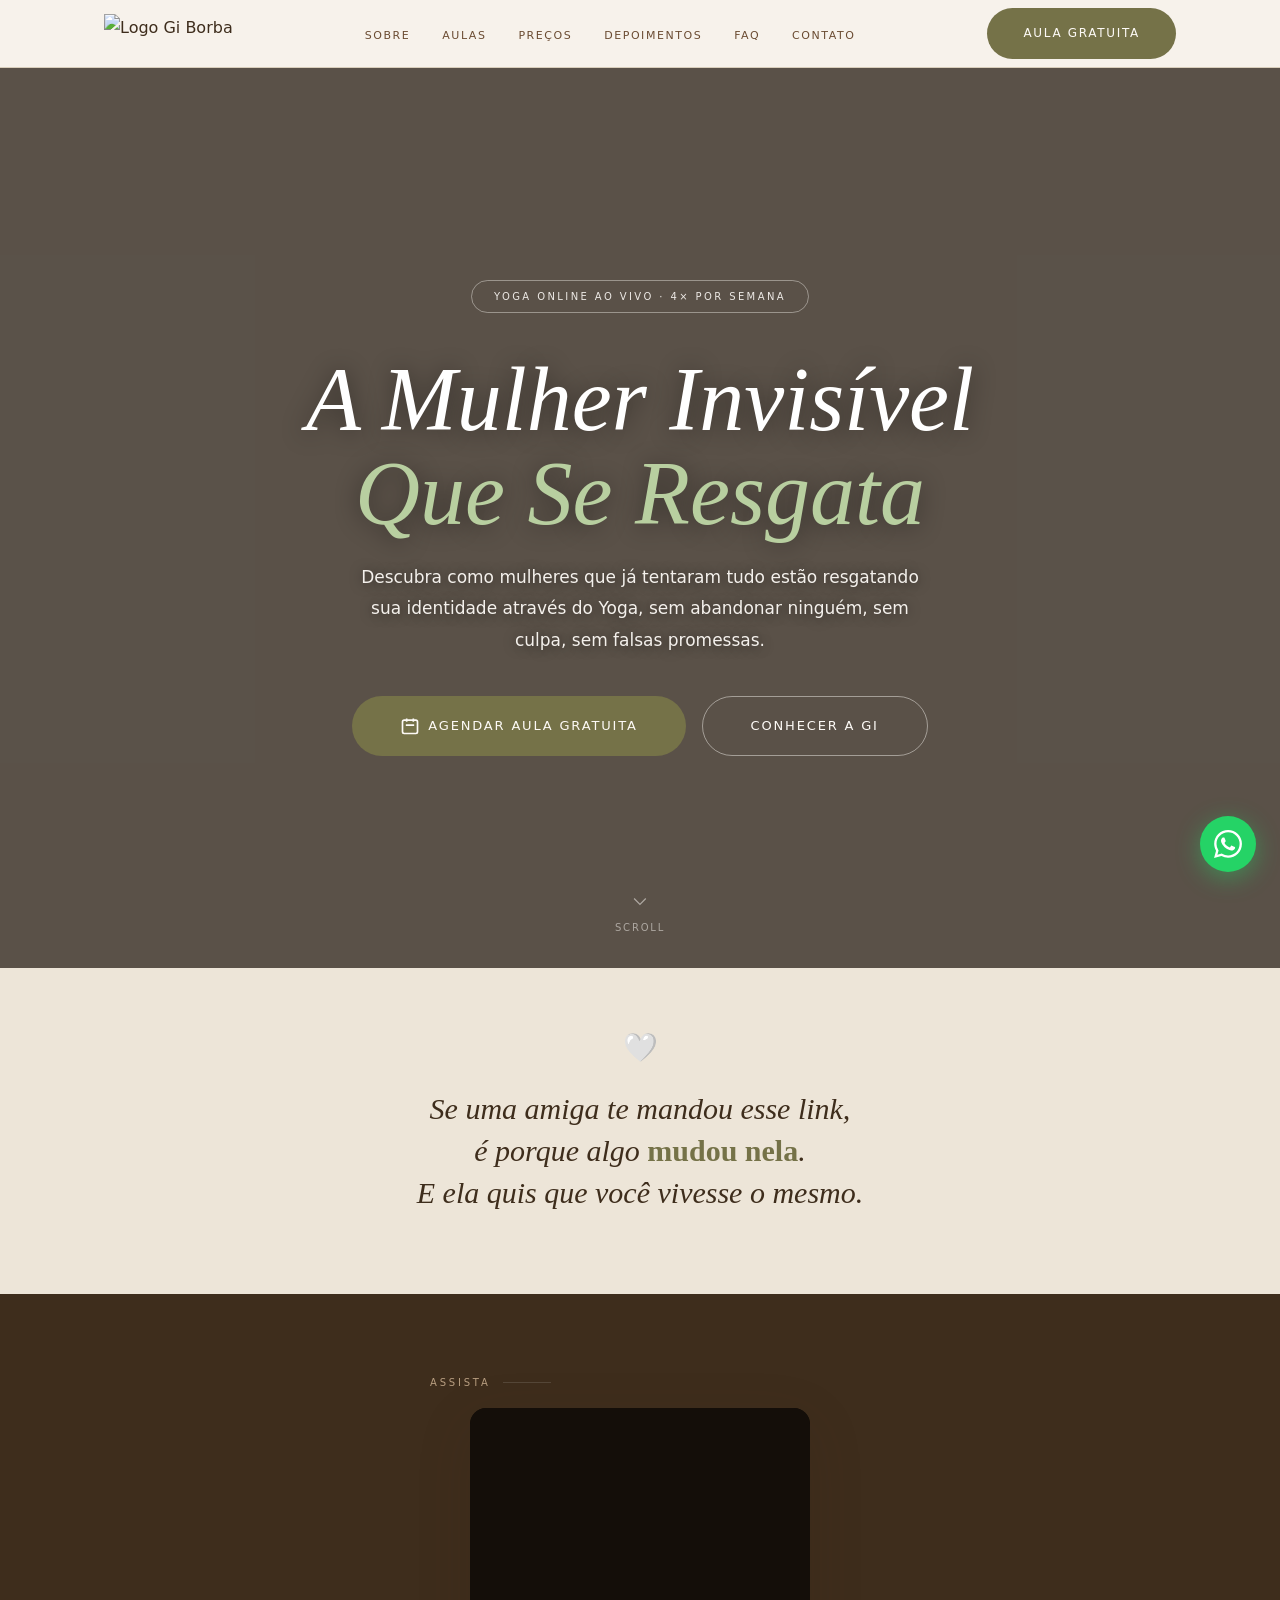
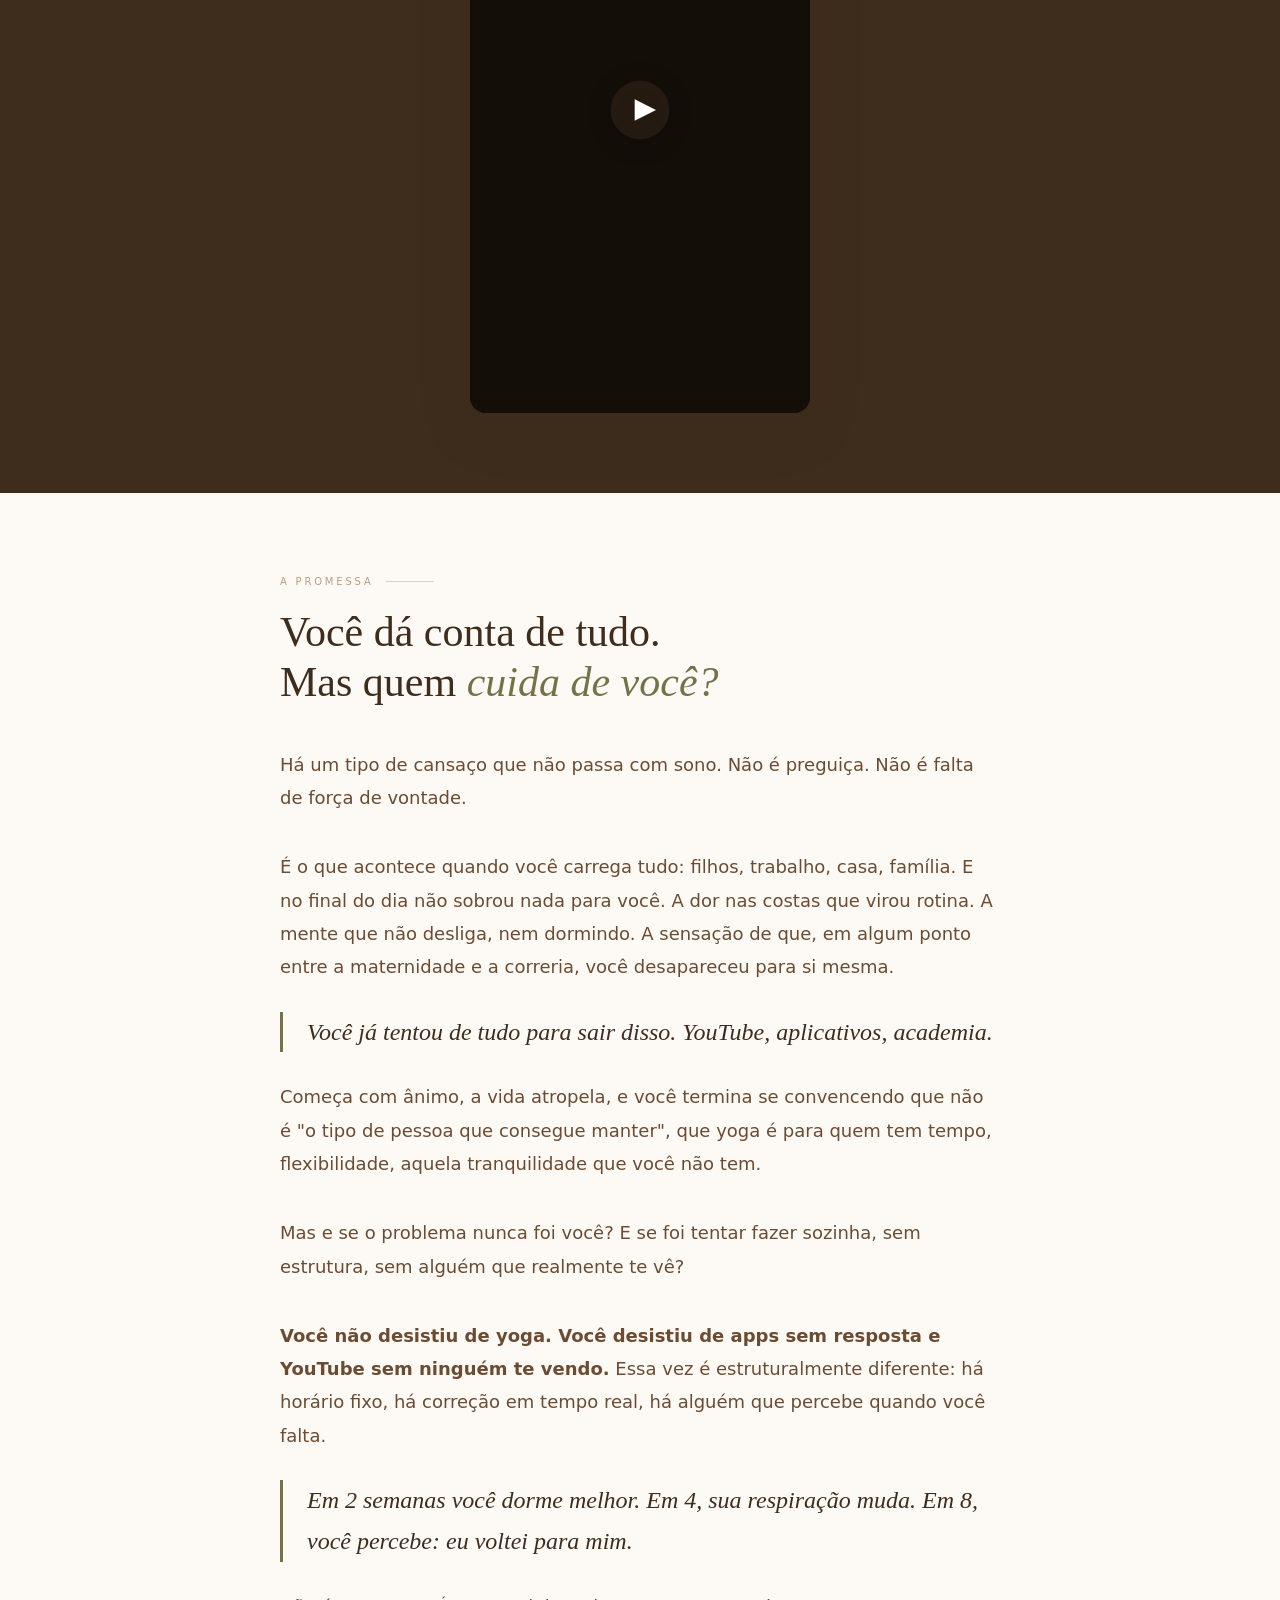
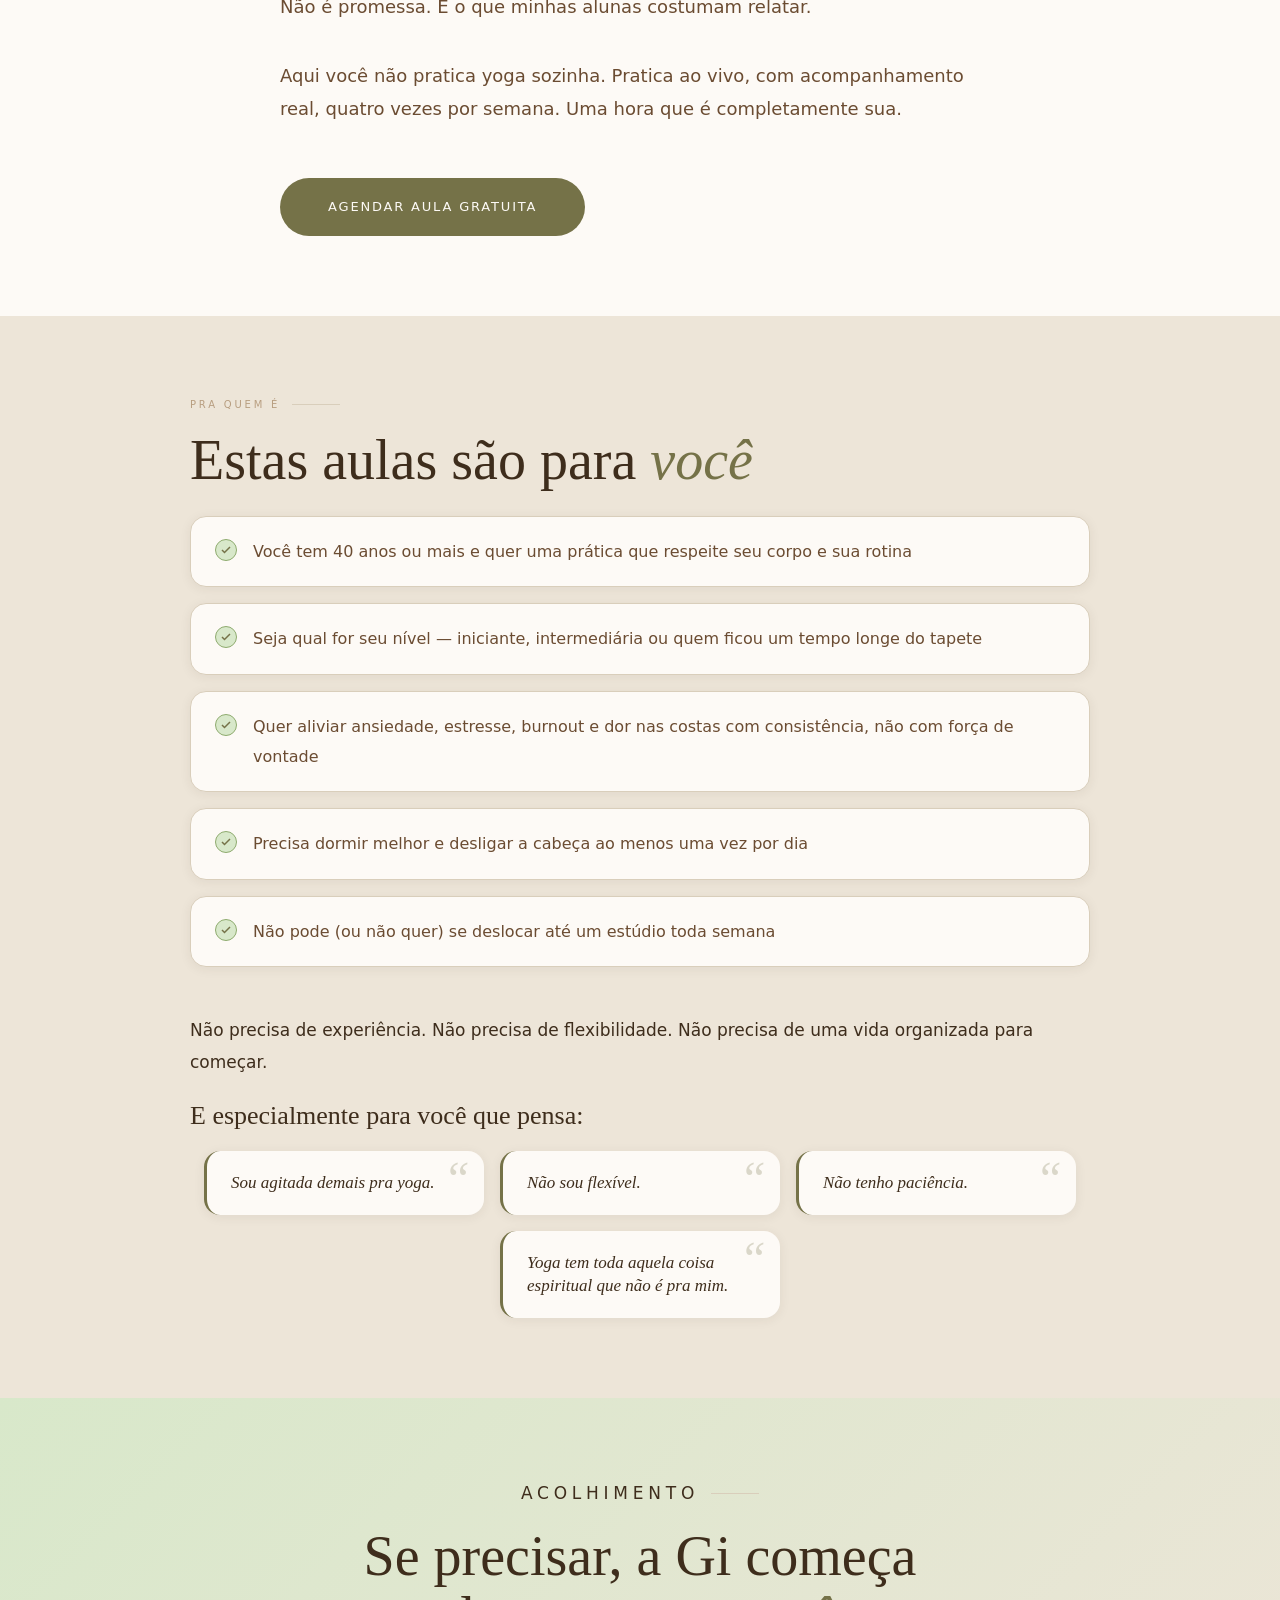
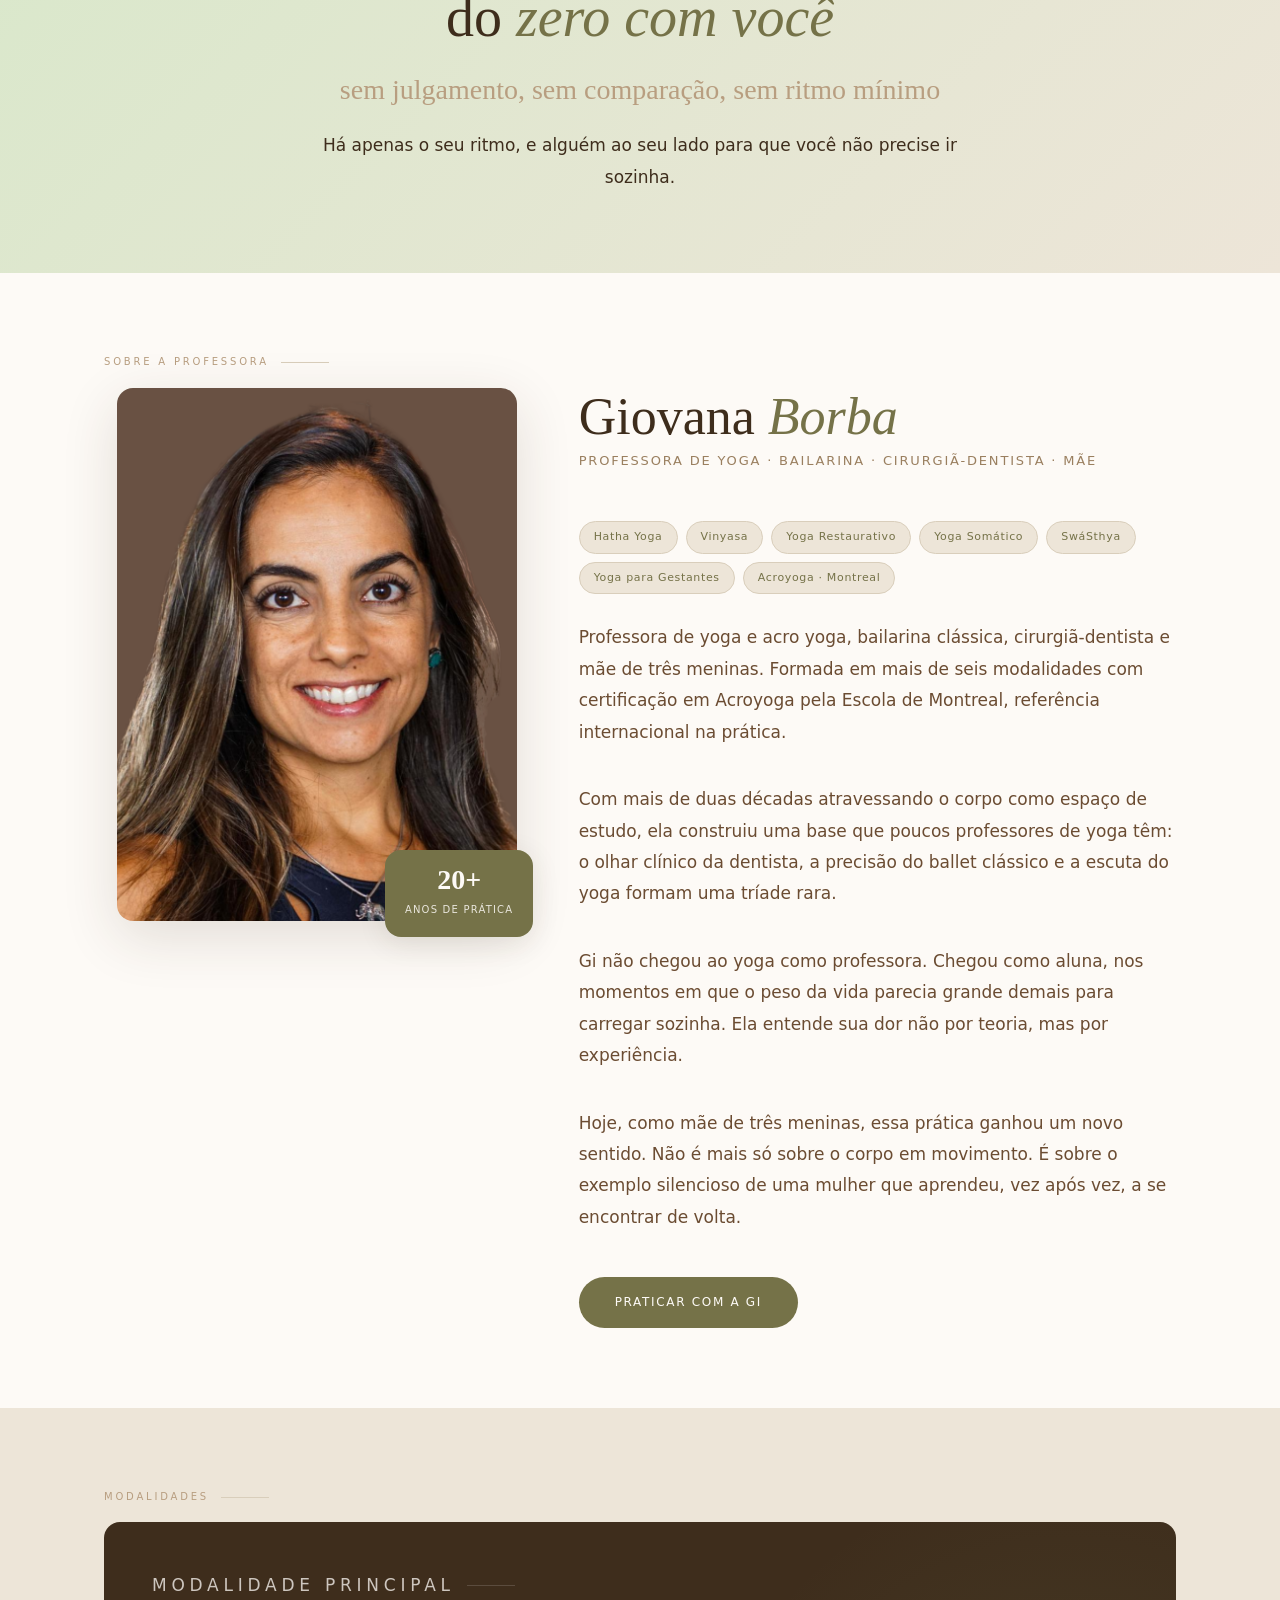
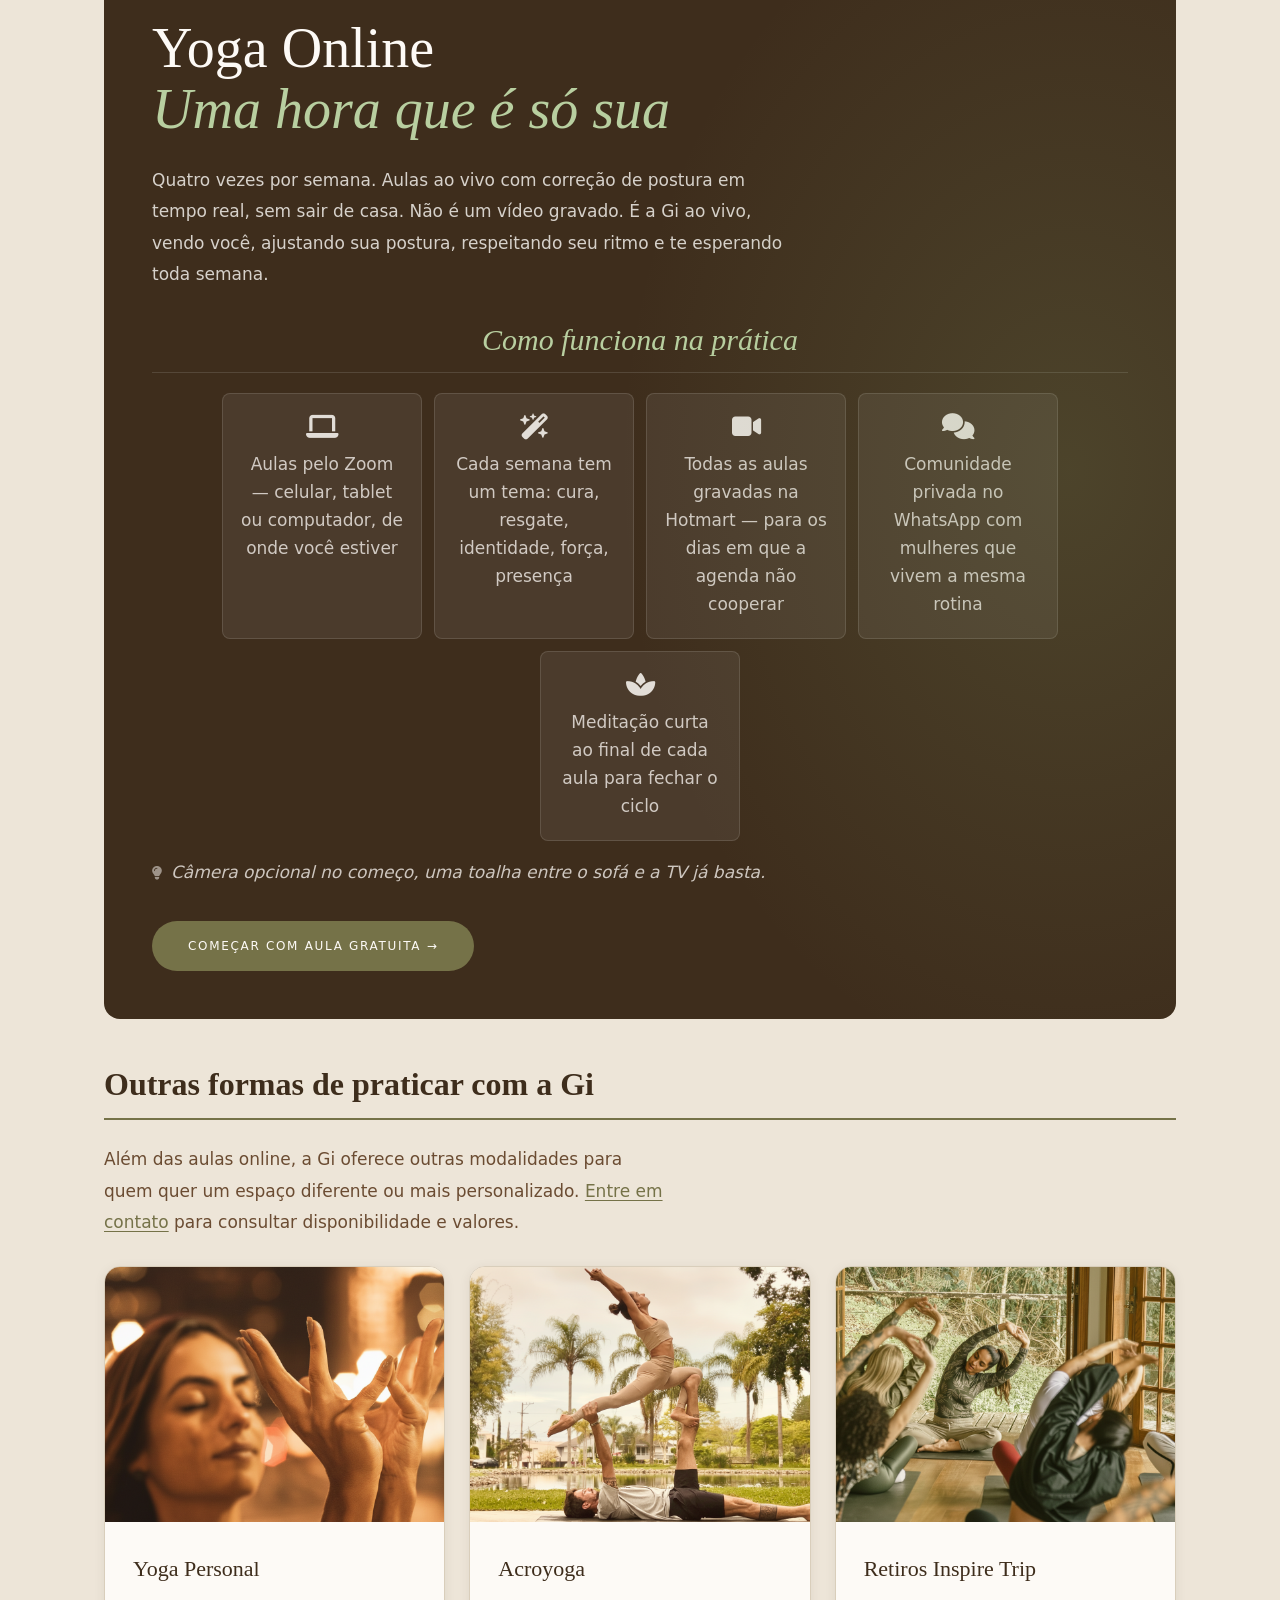
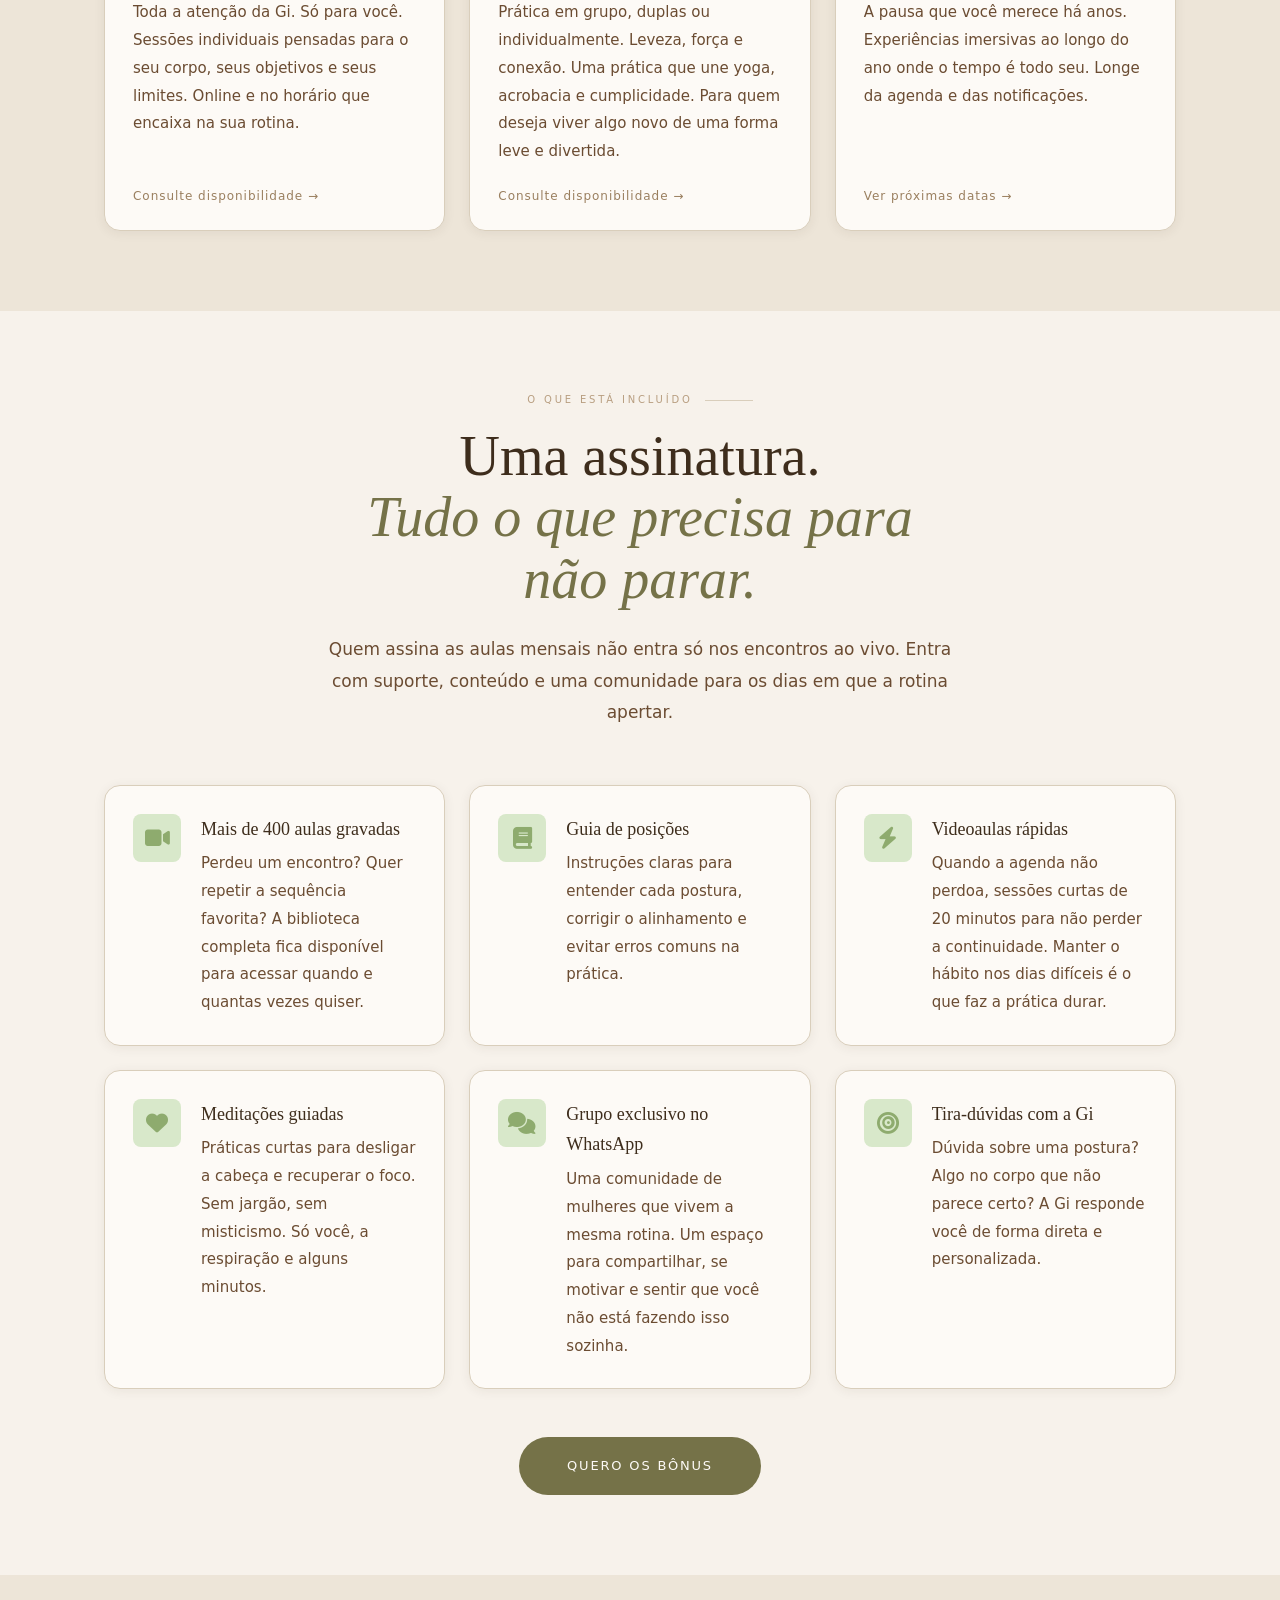
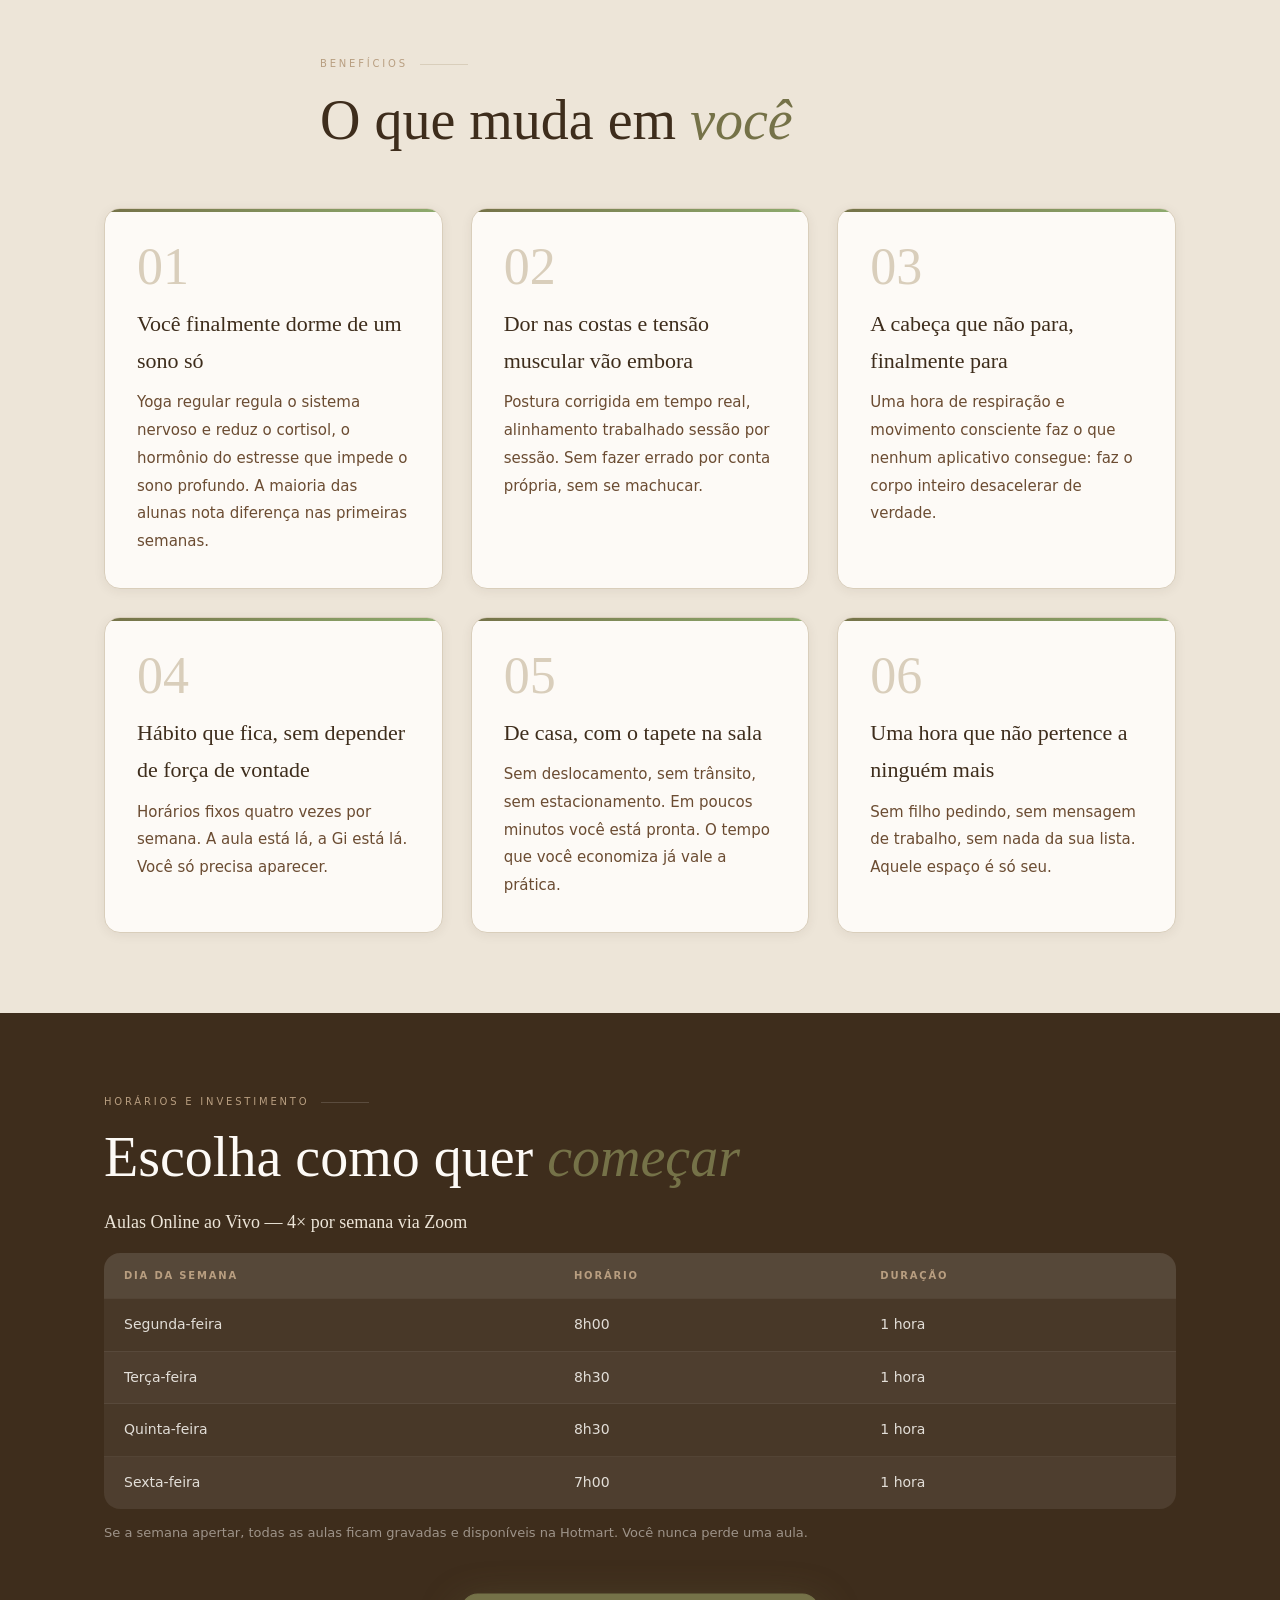
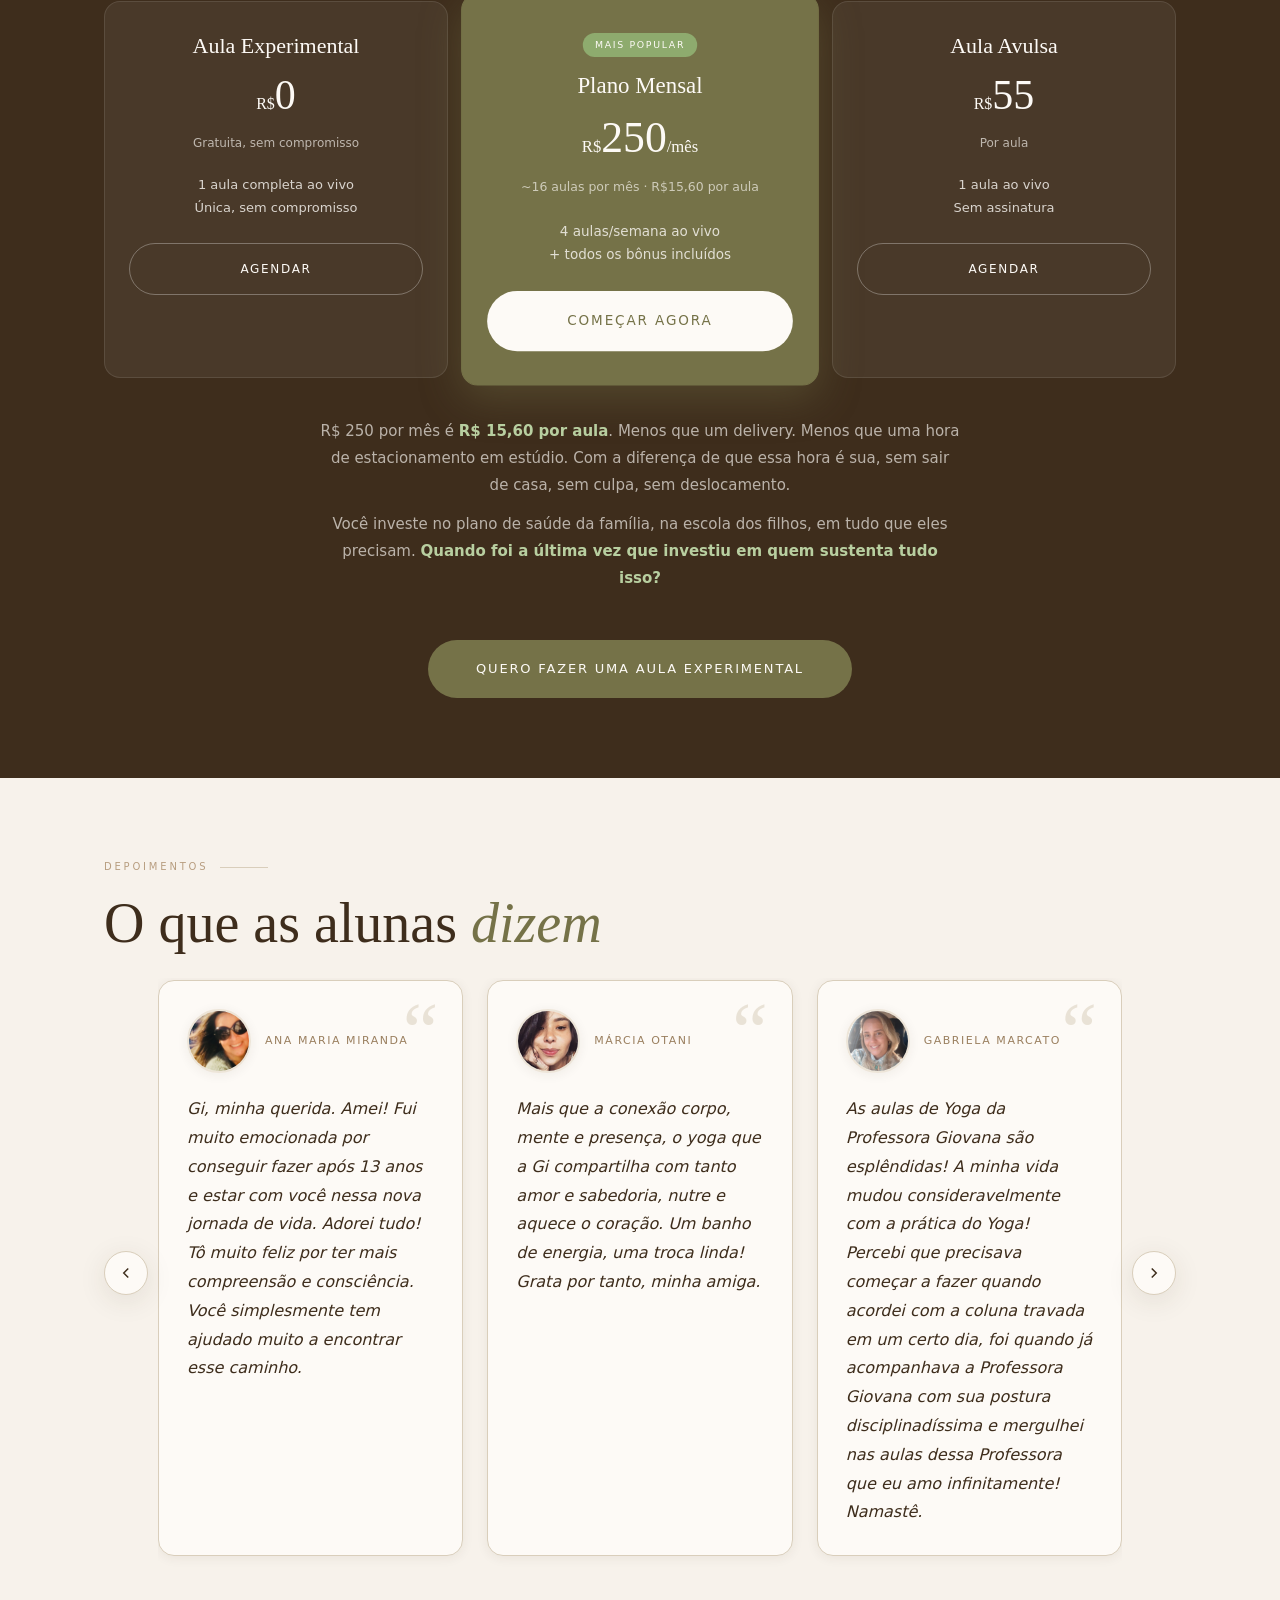
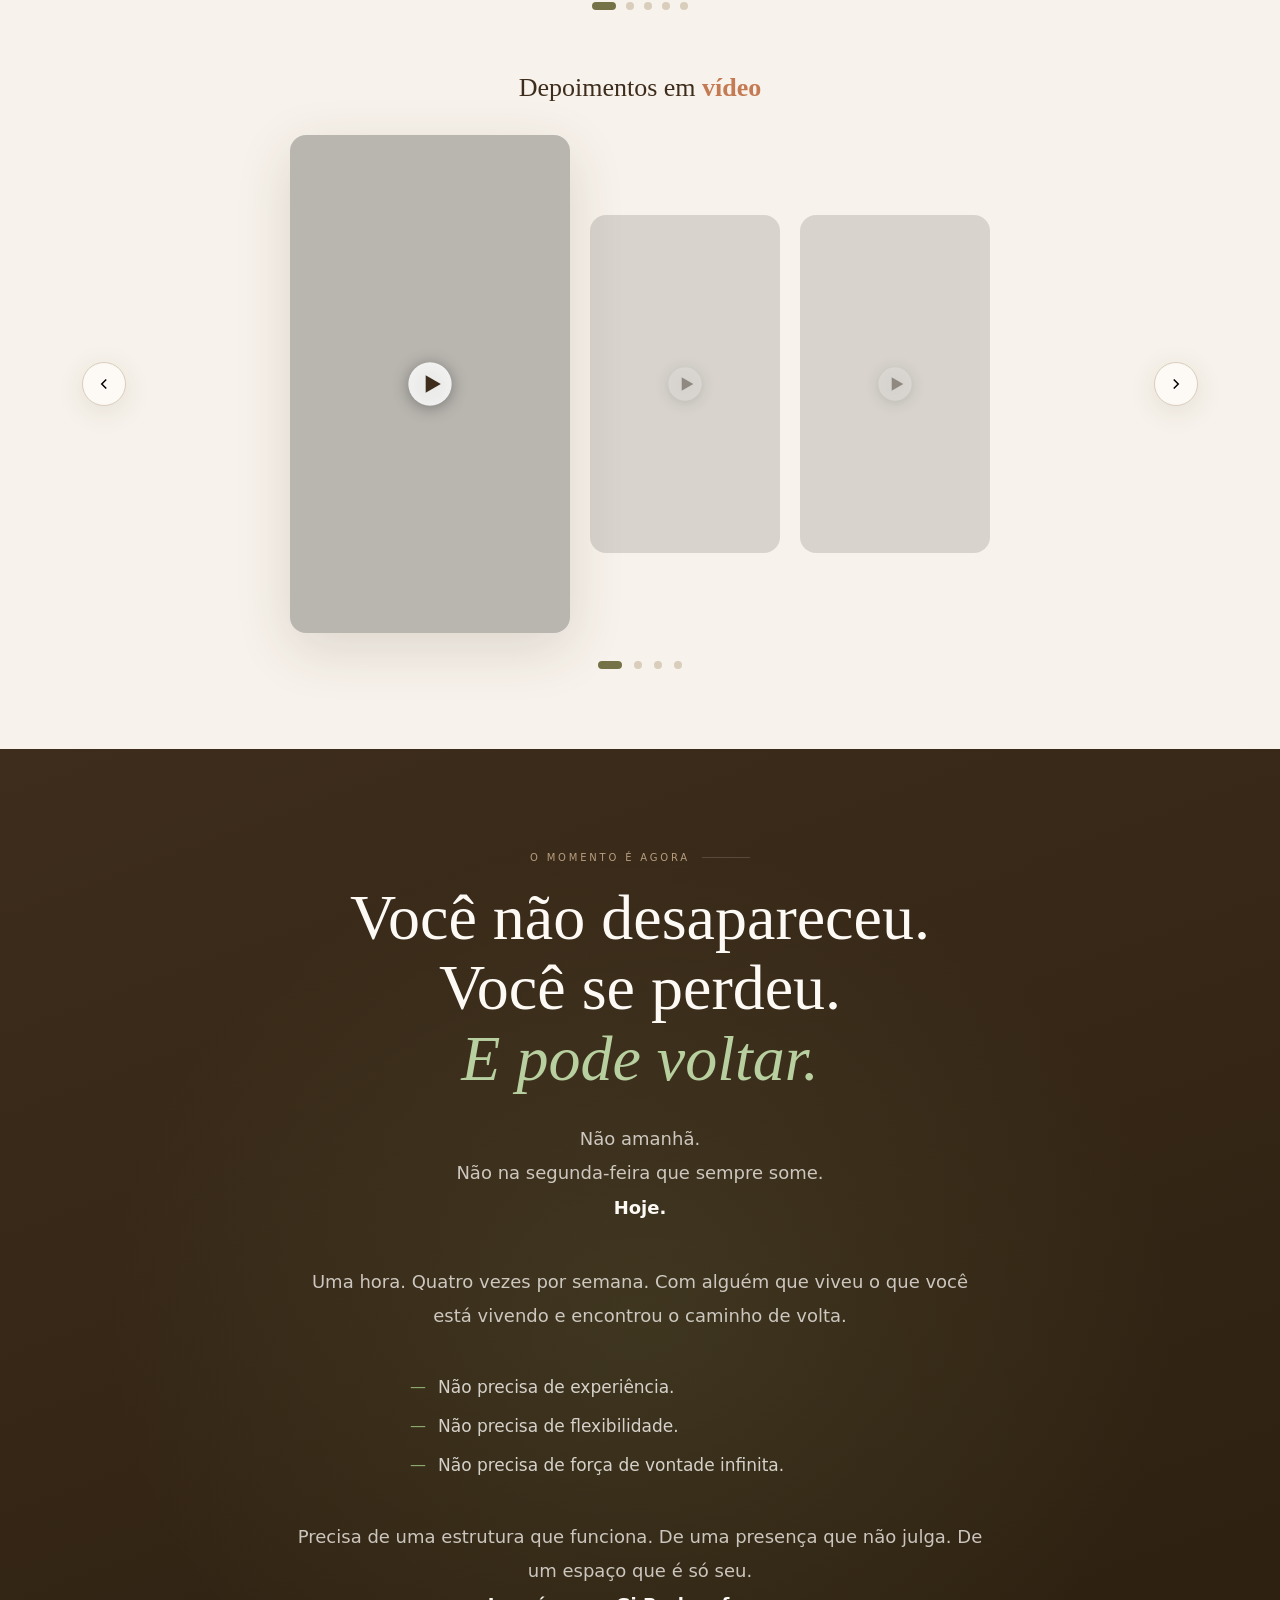
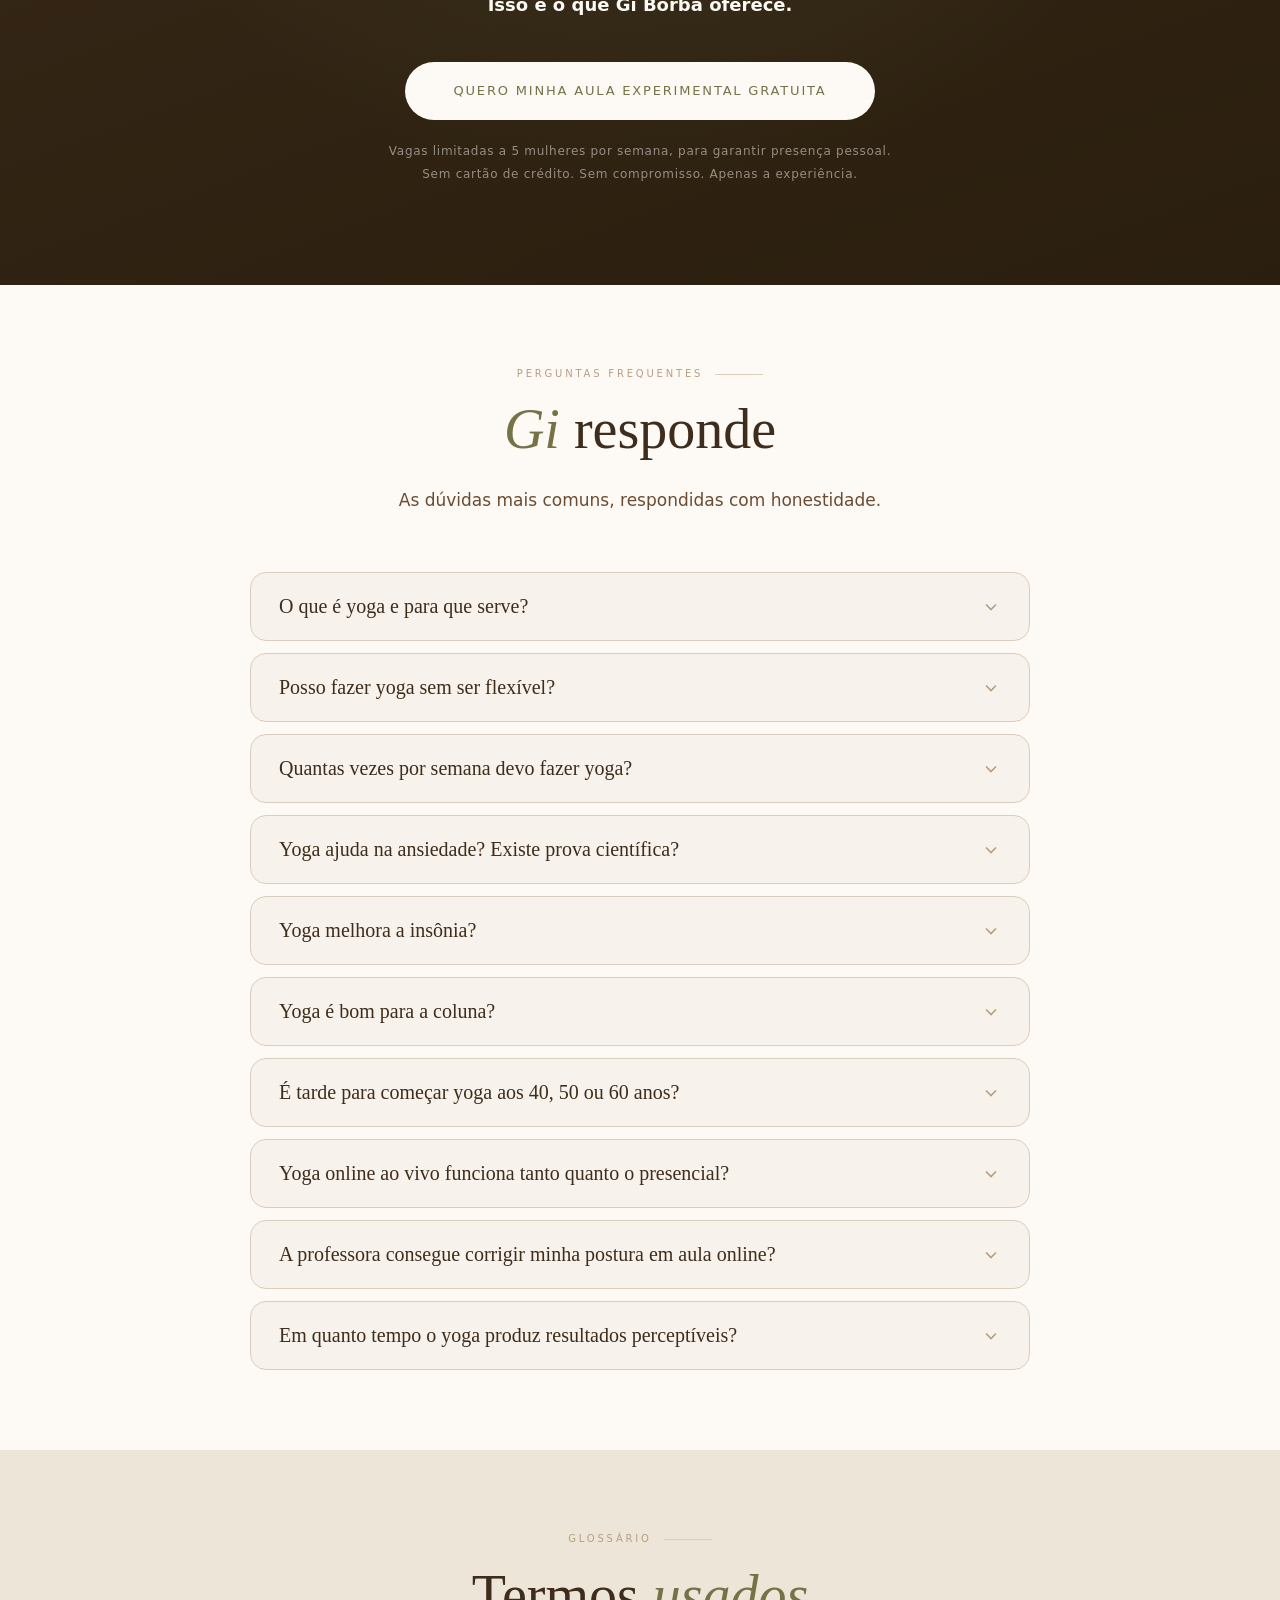
==== commit 7b1b16a7: "feat: implement legal pages for terms of use and privacy policy with updated structural documentatio" ====
--- a/index.html
+++ b/index.html
@@ -776,22 +776,153 @@
       <h2 id="depoimentos-heading">O que as alunas <em>dizem</em></h2>
 
       <!-- Text quotes -->
-      <div class="depo-quotes" role="list" aria-label="Depoimentos escritos das alunas">
-        <blockquote class="depo-quote fade-up" role="listitem">
-          <p class="depo-text">"Durmo de um sono só pela primeira vez em anos. Não perdi uma aula em dois meses, eu, que
-            desistia de tudo."</p>
-          <footer class="depo-author">— Aluna ativa</footer>
+      <div class="text-depo-carousel fade-up" role="region" aria-label="Carrossel de depoimentos escritos"
+        aria-roledescription="carrossel">
+        <button class="text-depo-btn prev" type="button" aria-label="Depoimento escrito anterior"
+          aria-controls="text-depo-track">
+          <svg width="18" height="18" viewBox="0 0 24 24" fill="none" stroke="currentColor" stroke-width="2"
+            aria-hidden="true">
+            <polyline points="15 18 9 12 15 6" />
+          </svg>
+        </button>
+
+        <div class="text-depo-viewport">
+          <div id="text-depo-track" class="depo-quotes" role="list" aria-label="Depoimentos escritos das alunas"
+            aria-live="polite">
+        <blockquote class="depo-quote" role="listitem">
+          <div class="depo-author-row">
+            <img src="images/ana-maria-miranda.png" alt="Ana Maria Miranda" class="depo-avatar" loading="lazy">
+            <footer class="depo-author">Ana Maria Miranda</footer>
+          </div>
+          <p class="depo-text">Gi, minha querida. Amei! Fui muito emocionada por conseguir fazer após 13 anos e estar
+            com você nessa nova jornada de vida. Adorei tudo! Tô muito feliz por ter mais compreensão e consciência.
+            Você simplesmente tem ajudado muito a encontrar esse caminho.</p>
         </blockquote>
-        <blockquote class="depo-quote fade-up fade-up-delay-1" role="listitem">
-          <p class="depo-text">"Minha cabeça não desligava nunca. Hoje tenho uma hora que é completamente minha. Meus
-            filhos perceberam antes de eu perceber."</p>
-          <footer class="depo-author">— Aluna ativa</footer>
+        <blockquote class="depo-quote" role="listitem">
+          <div class="depo-author-row">
+            <img src="images/marcia-otani.png" alt="Márcia Otani" class="depo-avatar" loading="lazy">
+            <footer class="depo-author">Márcia Otani</footer>
+          </div>
+          <p class="depo-text">Mais que a conexão corpo, mente e presença, o yoga que a Gi compartilha com tanto amor e
+            sabedoria, nutre e aquece o coração. Um banho de energia, uma troca linda! Grata por tanto, minha amiga.
+          </p>
         </blockquote>
-        <blockquote class="depo-quote fade-up fade-up-delay-2" role="listitem">
-          <p class="depo-text">"Achei que yoga era para gente com tempo e paciência, e eu não tinha nem um nem outro.
-            Hoje entendo que era exatamente por isso que eu precisava."</p>
-          <footer class="depo-author">— Aluna ativa</footer>
+        <blockquote class="depo-quote" role="listitem">
+          <div class="depo-author-row">
+            <img src="images/gabriela-marcato.png" alt="Gabriela Marcato" class="depo-avatar" loading="lazy">
+            <footer class="depo-author">Gabriela Marcato</footer>
+          </div>
+          <p class="depo-text">As aulas de Yoga da Professora Giovana são esplêndidas! A minha vida mudou
+            consideravelmente com a prática do Yoga! Percebi que precisava começar a fazer quando acordei com a coluna
+            travada em um certo dia, foi quando já acompanhava a Professora Giovana com sua postura disciplinadíssima e
+            mergulhei nas aulas dessa Professora que eu amo infinitamente! Namastê.</p>
         </blockquote>
+        <blockquote class="depo-quote" role="listitem">
+          <div class="depo-author-row">
+            <img src="images/ana-cristina-cruz-abe.png" alt="Ana Cristina Cruz Abe" class="depo-avatar"
+              loading="lazy">
+            <footer class="depo-author">Ana Cristina Cruz Abe</footer>
+          </div>
+          <p class="depo-text">Iniciei o yoga em meio a pandemia, estava procurando algo para exercitar e reconectar.
+            Reencontrei a Giovana e tenho certeza que é minha amiga de alma, pois há um tempo sem nos ver pessoalmente,
+            sinto seu abraço, o seu amor em todas as aulas. Gratidão por ter reencontrado e apresentado o yoga, nele me
+            encontrei, encontrei o amor, a fé, a segurança.</p>
+        </blockquote>
+        <blockquote class="depo-quote" role="listitem">
+          <div class="depo-author-row">
+            <img src="images/giselli.png" alt="Giselli" class="depo-avatar" loading="lazy">
+            <footer class="depo-author">Giselli</footer>
+          </div>
+          <p class="depo-text">O meu corpo e a minha alma se sentem muito felizes. Sim, felicidade é o termo certo para
+            descrever como me sinto com as aulas de yoga com a Gi. A vida parece desacelerar e ficar muito mais suave.
+          </p>
+        </blockquote>
+        <blockquote class="depo-quote" role="listitem">
+          <div class="depo-author-row">
+            <img src="images/juliana-ozores.png" alt="Juliana Ozores" class="depo-avatar" loading="lazy">
+            <footer class="depo-author">Juliana Ozores</footer>
+          </div>
+          <p class="depo-text">Ter me permitido iniciar a prática de yoga com Gi só me trouxe benefícios nessa jornada
+            de autoconhecimento. Hoje me sinto mais presente e segura nas minhas escolhas. Tenho força, foco e
+            autoconfiança para tratar as questões do dia a dia.</p>
+        </blockquote>
+        <blockquote class="depo-quote" role="listitem">
+          <div class="depo-author-row">
+            <img src="images/debora-sanches.png" alt="Debora Sanches" class="depo-avatar" loading="lazy">
+            <footer class="depo-author">Debora Sanches</footer>
+          </div>
+          <p class="depo-text">O Yoga me reconectou com meu corpo e me mostrou o caminho da respiração consciente e os
+            benefícios que ela nos traz no controle da ansiedade principalmente. Retomei meu fôlego e minha chama de vida
+            nesse processo simples e poderoso.</p>
+        </blockquote>
+        <blockquote class="depo-quote" role="listitem">
+          <div class="depo-author-row">
+            <img src="images/carolina-cristina-da-silva.png" alt="Carolina Cristina da Silva" class="depo-avatar"
+              loading="lazy">
+            <footer class="depo-author">Carolina Cristina da Silva</footer>
+          </div>
+          <p class="depo-text">Fiz uma aula teste e a leveza, o carinho e carisma das aulas dela fizeram eu me envolver
+            e me apaixonar ainda mais pela prática. A cada aula eu consigo sentir mais meu corpo, ouvir meus sentimentos,
+            enxergar minhas reais necessidades. Praticar ioga sai da parte física: abraça o emocional, cuida do lado
+            espiritual.</p>
+        </blockquote>
+        <blockquote class="depo-quote" role="listitem">
+          <div class="depo-author-row">
+            <img src="images/carol-stanziola.png" alt="Carol Stanziola" class="depo-avatar" loading="lazy">
+            <footer class="depo-author">Carol Stanziola</footer>
+          </div>
+          <p class="depo-text">Busquei as aulas de ioga para me ajudar a acalmar mente e coração, num momento difícil
+            em que sentia que a ansiedade estava tomando conta de mim. Me sinto muito melhor com as práticas da Gi. Para
+            mim funciona como uma terapia, nos dias que não faço sinto muita falta!</p>
+        </blockquote>
+        <blockquote class="depo-quote" role="listitem">
+          <div class="depo-author-row">
+            <img src="images/delma-aleixo.png" alt="Delma Aleixo" class="depo-avatar" loading="lazy">
+            <footer class="depo-author">Delma Aleixo</footer>
+          </div>
+          <p class="depo-text">Descobri que Yoga é muito mais que posições ou poses difíceis. Yoga pra mim é reflexão e
+            autoconhecimento. Momento em que eu conheço meus limites, os aceito, me desafio e conquisto
+            progressivamente um espaço a mais. Evolução constante da mente, adaptação contínua do corpo.</p>
+        </blockquote>
+        <blockquote class="depo-quote" role="listitem">
+          <div class="depo-author-row">
+            <img src="images/silvana-miranda.png" alt="Silvana Miranda" class="depo-avatar" loading="lazy">
+            <footer class="depo-author">Silvana Miranda</footer>
+          </div>
+          <p class="depo-text">Procurei a Giovana pra conhecer a yoga on-line, treinando em casa. Posso dizer com todo
+            meu coração: foi um divisor de águas na minha vida. Além do bem que está fazendo no meu corpo, está me
+            fazendo muito bem pro espírito. Respirar antes de tudo é a melhor energia.</p>
+        </blockquote>
+        <blockquote class="depo-quote" role="listitem">
+          <div class="depo-author-row">
+            <img src="images/juliana-cunha.png" alt="Juliana Cunha" class="depo-avatar" loading="lazy">
+            <footer class="depo-author">Juliana Cunha</footer>
+          </div>
+          <p class="depo-text">Estou amando suas aulas de yoga! Me faz sentir mais conectada, disposta, presente em
+            todos os sentidos no meu dia a dia. Uma professora maravilhosa e super atenciosa com seus alunos, transmite
+            todo ensinamento do yoga, trabalhando o equilíbrio entre corpo, mente e coração!</p>
+        </blockquote>
+        <blockquote class="depo-quote" role="listitem">
+          <div class="depo-author-row">
+            <img src="images/chloe-gaya.png" alt="Chloé Gaya" class="depo-avatar" loading="lazy">
+            <footer class="depo-author">Chloé Gaya</footer>
+          </div>
+          <p class="depo-text">A Gi é uma pessoa muito didática, muito doce e paciente. Ela tem um jeito tranquilo e
+            leve de ministrar as aulas e isso contribui muito para que o ritmo flua perfeitamente, mesmo no formato
+            on-line. A aula de yoga é um momento de autocuidado muito importante pra mim.</p>
+        </blockquote>
+          </div>
+        </div>
+
+        <button class="text-depo-btn next" type="button" aria-label="Próximo depoimento escrito"
+          aria-controls="text-depo-track">
+          <svg width="18" height="18" viewBox="0 0 24 24" fill="none" stroke="currentColor" stroke-width="2"
+            aria-hidden="true">
+            <polyline points="9 18 15 12 9 6" />
+          </svg>
+        </button>
+
+        <div class="text-depo-dots" role="tablist" aria-label="Selecionar depoimento escrito"></div>
       </div>
 
       <!-- Video carousel -->
--- a/style.css
+++ b/style.css
@@ -69,6 +69,7 @@
 h2 { font-size: clamp(32px, 5vw, 56px); font-weight: 300; margin-bottom: 24px; }
 h2 em { color: var(--olive); font-style: italic; }
 h3 { font-size: clamp(20px, 2.5vw, 26px); font-weight: 500; margin-bottom: 12px; }
+h3 .highlight { color: var(--boho); font-weight: 700; }
 p { font-size: 17px; font-weight: 300; color: var(--brown-mid); line-height: 1.85; }
 p + p { margin-top: 16px; }
 
@@ -162,9 +163,9 @@
    HERO
 ───────────────────────────────────────── */
 #hero {
-  min-height: calc(100vh - var(--nav-h));
-  margin-top: var(--nav-h);
-  padding: 80px 24px 80px;
+  margin-top: 68px;
+  min-height: 100vh;
+  padding: 80px 24px;
   background:
     url('images/gi-borba-yoga-hero.png') center center / cover no-repeat;
   display: flex; align-items: center; justify-content: center;
@@ -553,18 +554,76 @@
    DEPOIMENTOS
 ───────────────────────────────────────── */
 #depoimentos { background: var(--cream); overflow: hidden; }
-.depo-quotes { display: grid; grid-template-columns: repeat(auto-fit, minmax(260px, 1fr)); gap: 24px; margin-bottom: 64px; }
+.text-depo-carousel {
+  position: relative; margin-bottom: 64px; padding: 0 54px 42px;
+}
+.text-depo-viewport {
+  overflow: hidden;
+}
+.depo-quotes {
+  display: flex; gap: 24px; overflow-x: auto; scroll-snap-type: x mandatory;
+  scroll-behavior: smooth; scrollbar-width: none; padding: 2px 0 12px;
+}
+.depo-quotes::-webkit-scrollbar { display: none; }
 .depo-quote {
-  background: var(--white); border-radius: var(--radius); padding: 32px;
+  flex: 0 0 100%; scroll-snap-align: start;
+  background: var(--white); border-radius: var(--radius); padding: 28px;
   box-shadow: var(--shadow-sm); border: 1px solid var(--beige-mid);
-  position: relative;
+  position: relative; overflow: hidden;
 }
 .depo-quote::before {
   content: '\201C'; font-family: var(--font-display); font-size: 80px; line-height: 1;
-  color: var(--beige-mid); position: absolute; top: 16px; left: 24px;
-}
-.depo-text { font-size: 17px; color: var(--brown-dark); line-height: 1.8; margin-top: 32px; font-style: italic; }
-.depo-author { font-size: 11px; letter-spacing: .14em; text-transform: uppercase; color: var(--taupe); margin-top: 20px; }
+  color: rgba(217,206,187,.55); position: absolute; top: 10px; right: 24px;
+}
+.depo-author-row {
+  display: flex; align-items: center; gap: 14px; position: relative; z-index: 1;
+  min-height: 64px; margin-bottom: 22px;
+}
+.depo-avatar {
+  width: 64px; height: 64px; border-radius: 50%; object-fit: cover;
+  border: 2px solid var(--beige-light); box-shadow: var(--shadow-sm); flex-shrink: 0;
+}
+.depo-text { font-size: 16px; color: var(--brown-dark); line-height: 1.8; font-style: italic; position: relative; z-index: 1; }
+.depo-author {
+  font-size: 11px; letter-spacing: .14em; text-transform: uppercase;
+  color: var(--taupe-dark); font-weight: 500; line-height: 1.4;
+}
+.text-depo-btn {
+  position: absolute; top: calc(50% - 21px); transform: translateY(-50%);
+  width: 44px; height: 44px; border-radius: 50%;
+  background: var(--white); box-shadow: var(--shadow-md);
+  display: flex; align-items: center; justify-content: center;
+  z-index: 10; transition: all var(--transition); border: 1px solid var(--beige-mid);
+  color: var(--brown-dark);
+}
+.text-depo-btn:hover { background: var(--olive); color: var(--white); border-color: var(--olive); }
+.text-depo-btn:disabled { opacity: .38; cursor: default; transform: translateY(-50%); }
+.text-depo-btn:disabled:hover { background: var(--white); color: var(--brown-dark); border-color: var(--beige-mid); }
+.text-depo-btn.prev { left: 0; }
+.text-depo-btn.next { right: 0; }
+.text-depo-dots {
+  position: absolute; left: 54px; right: 54px; bottom: 0;
+  display: flex; gap: 10px; justify-content: center; align-items: center; flex-wrap: wrap;
+}
+.text-depo-dot {
+  width: 8px; height: 8px; border-radius: 50%; background: var(--beige-mid);
+  cursor: pointer; transition: all .3s;
+}
+.text-depo-dot.active { width: 24px; border-radius: 4px; background: var(--olive); }
+
+@media (min-width: 768px) {
+  .depo-quote { flex-basis: calc((100% - 48px) / 3); }
+}
+
+@media (max-width: 640px) {
+  .text-depo-carousel { padding: 0 0 76px; }
+  .text-depo-viewport { overflow: visible; }
+  .text-depo-btn { top: auto; bottom: 18px; transform: none; }
+  .text-depo-btn:disabled { transform: none; }
+  .text-depo-btn.prev { left: calc(50% - 74px); }
+  .text-depo-btn.next { right: calc(50% - 74px); }
+  .text-depo-dots { left: 0; right: 0; bottom: 0; }
+}
 
 /* Video carousel */
 .depo-carousel-section h3 { text-align: center; margin-bottom: 32px; }
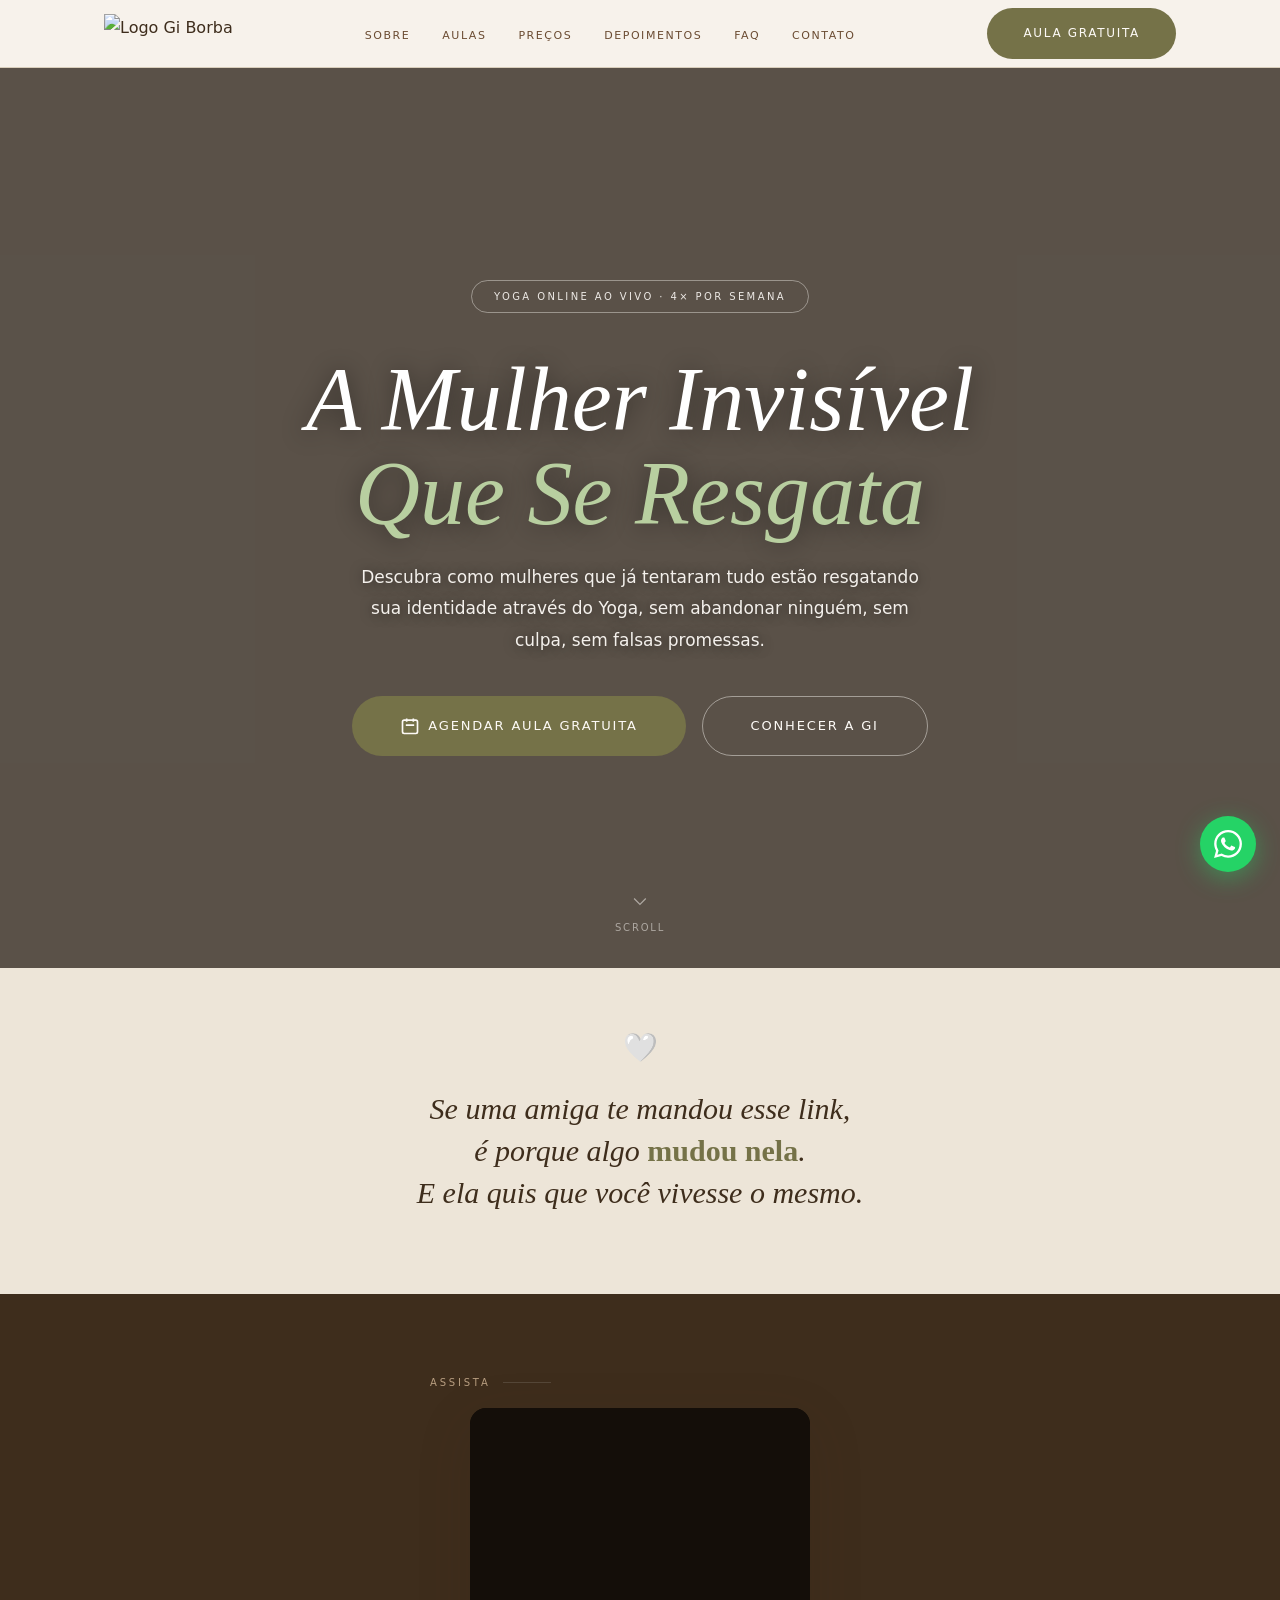
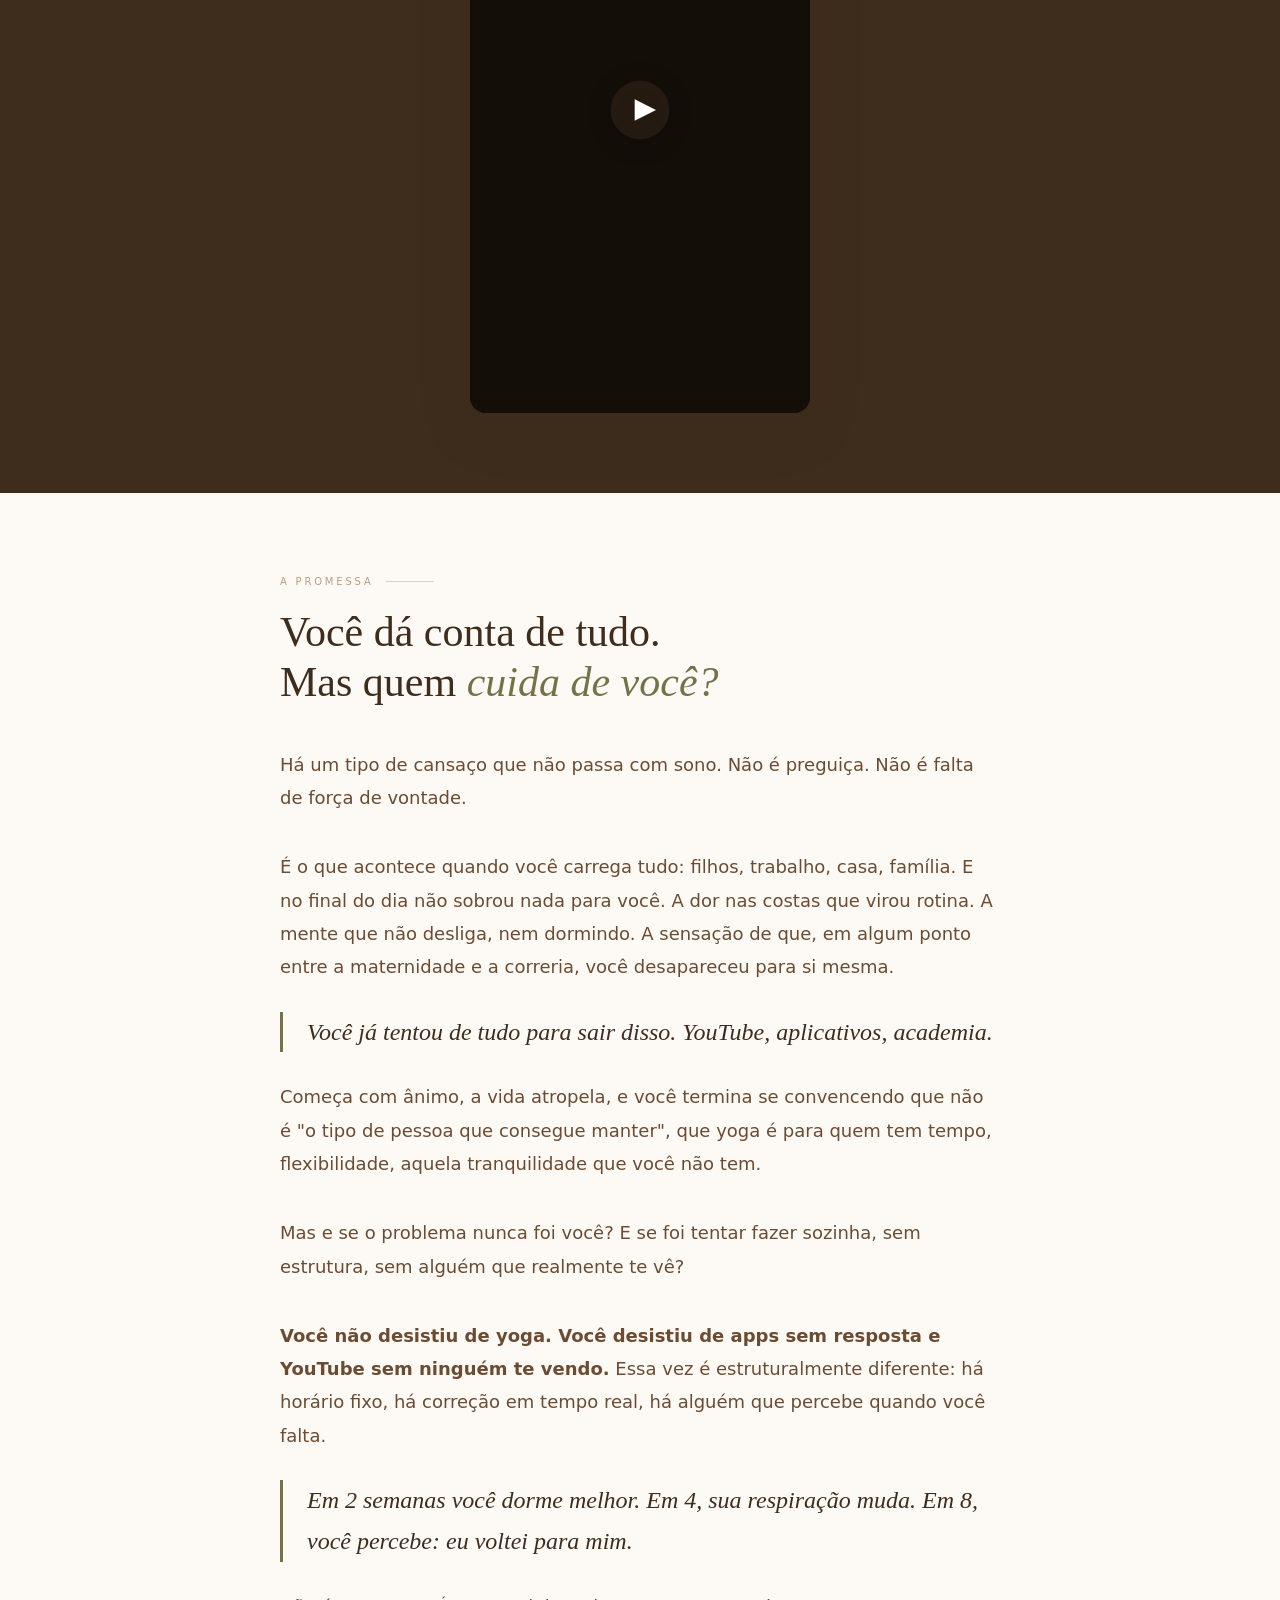
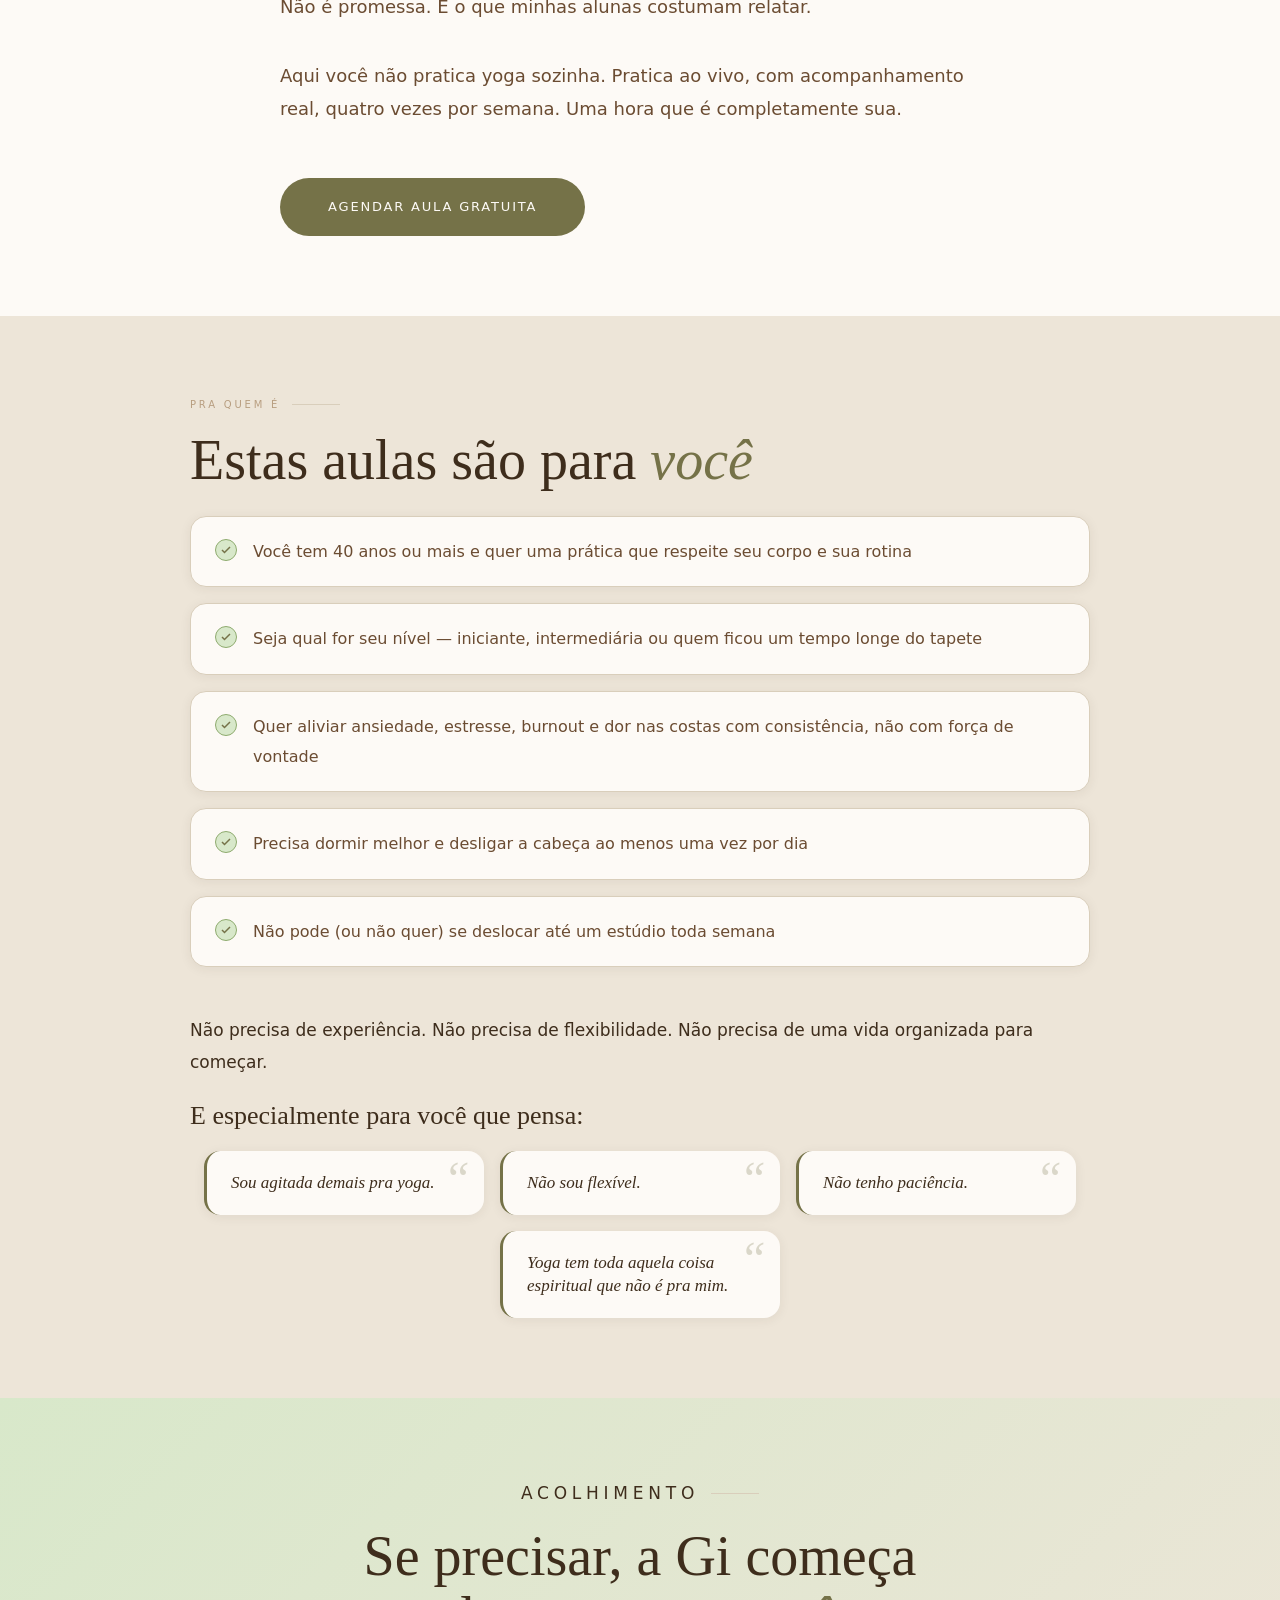
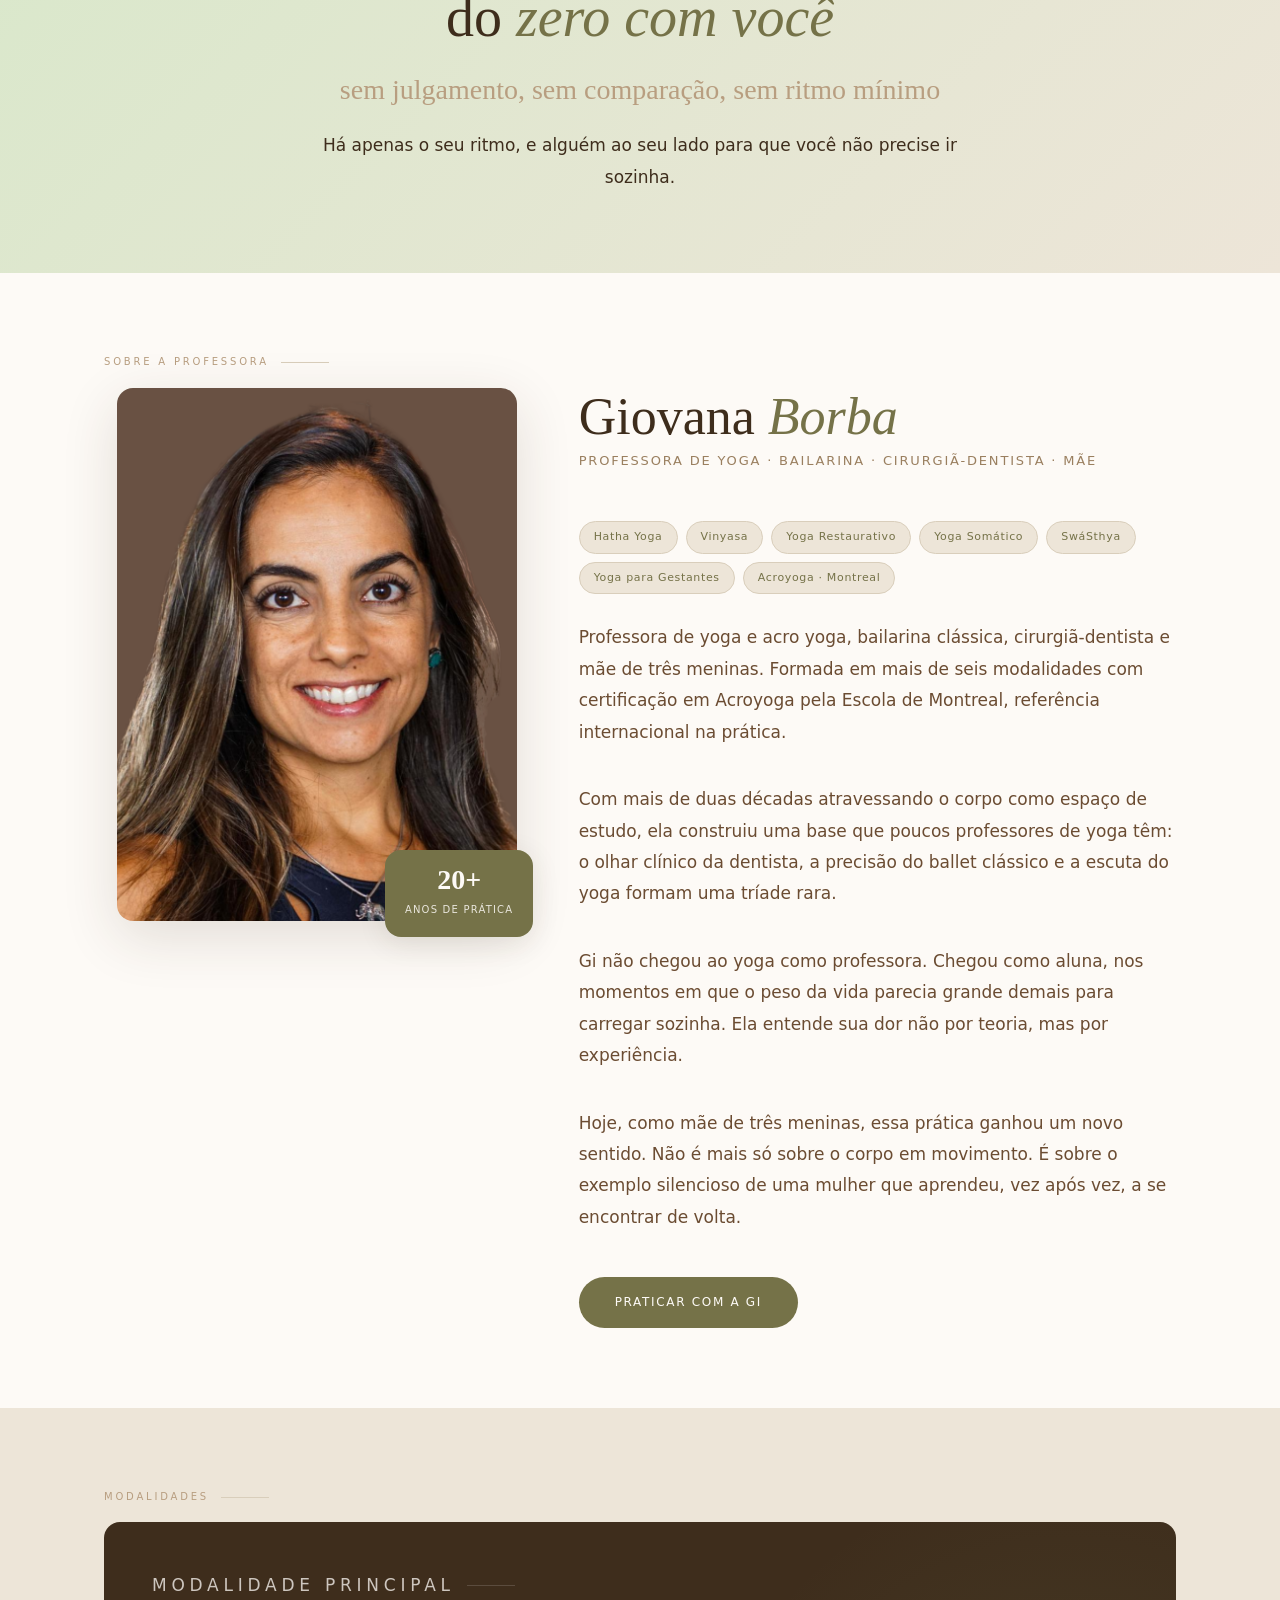
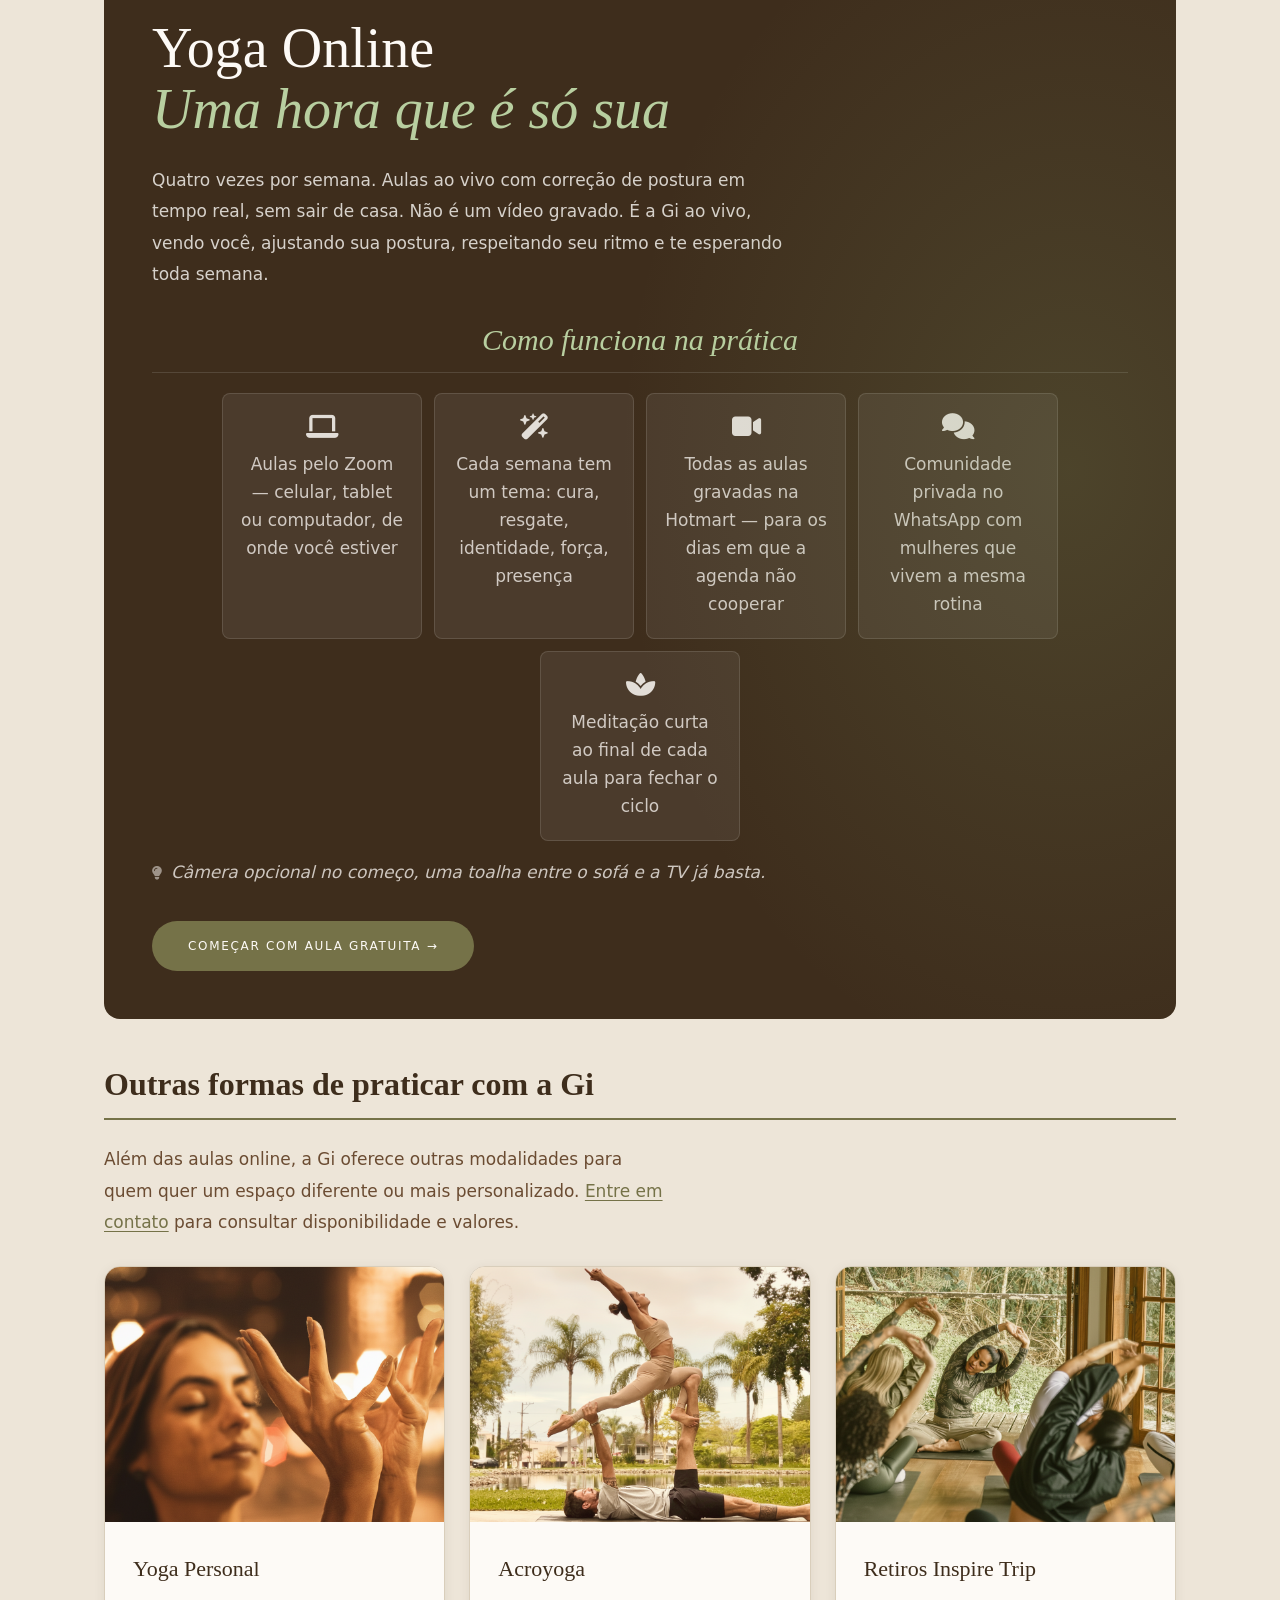
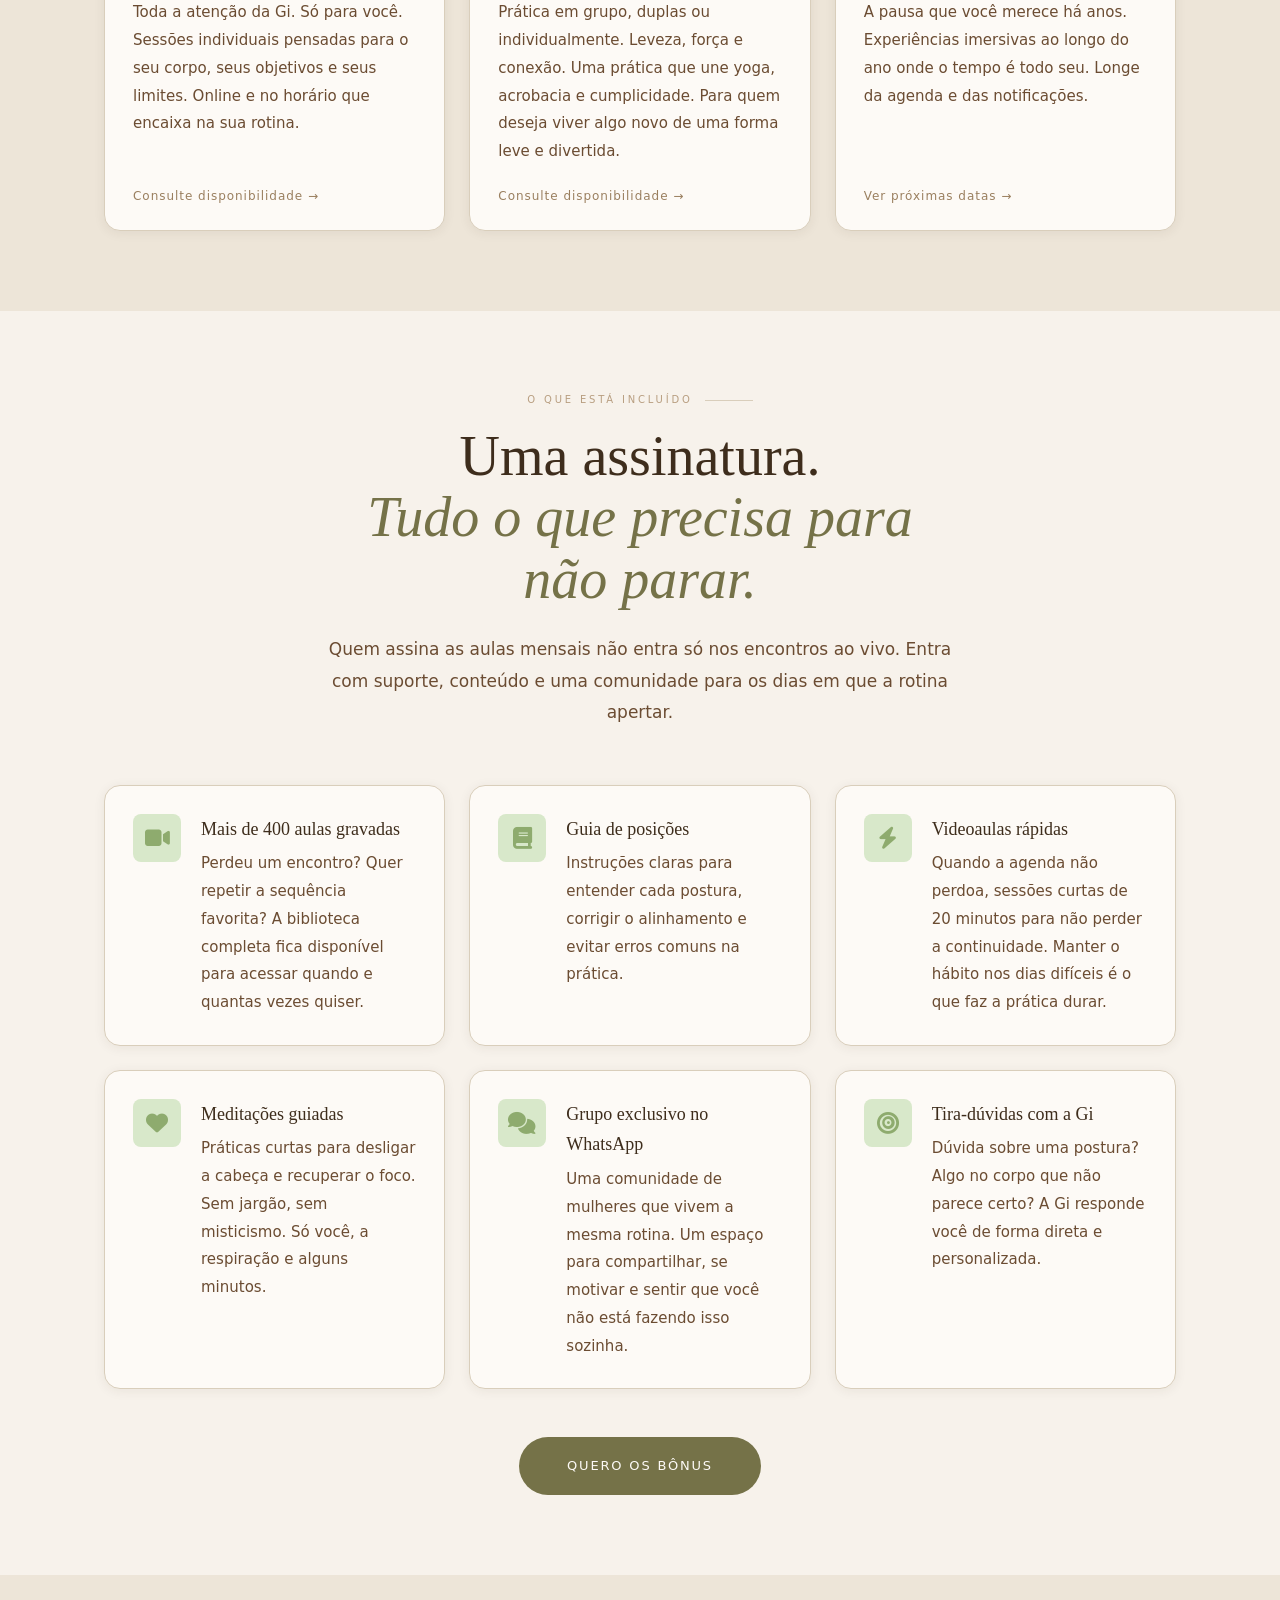
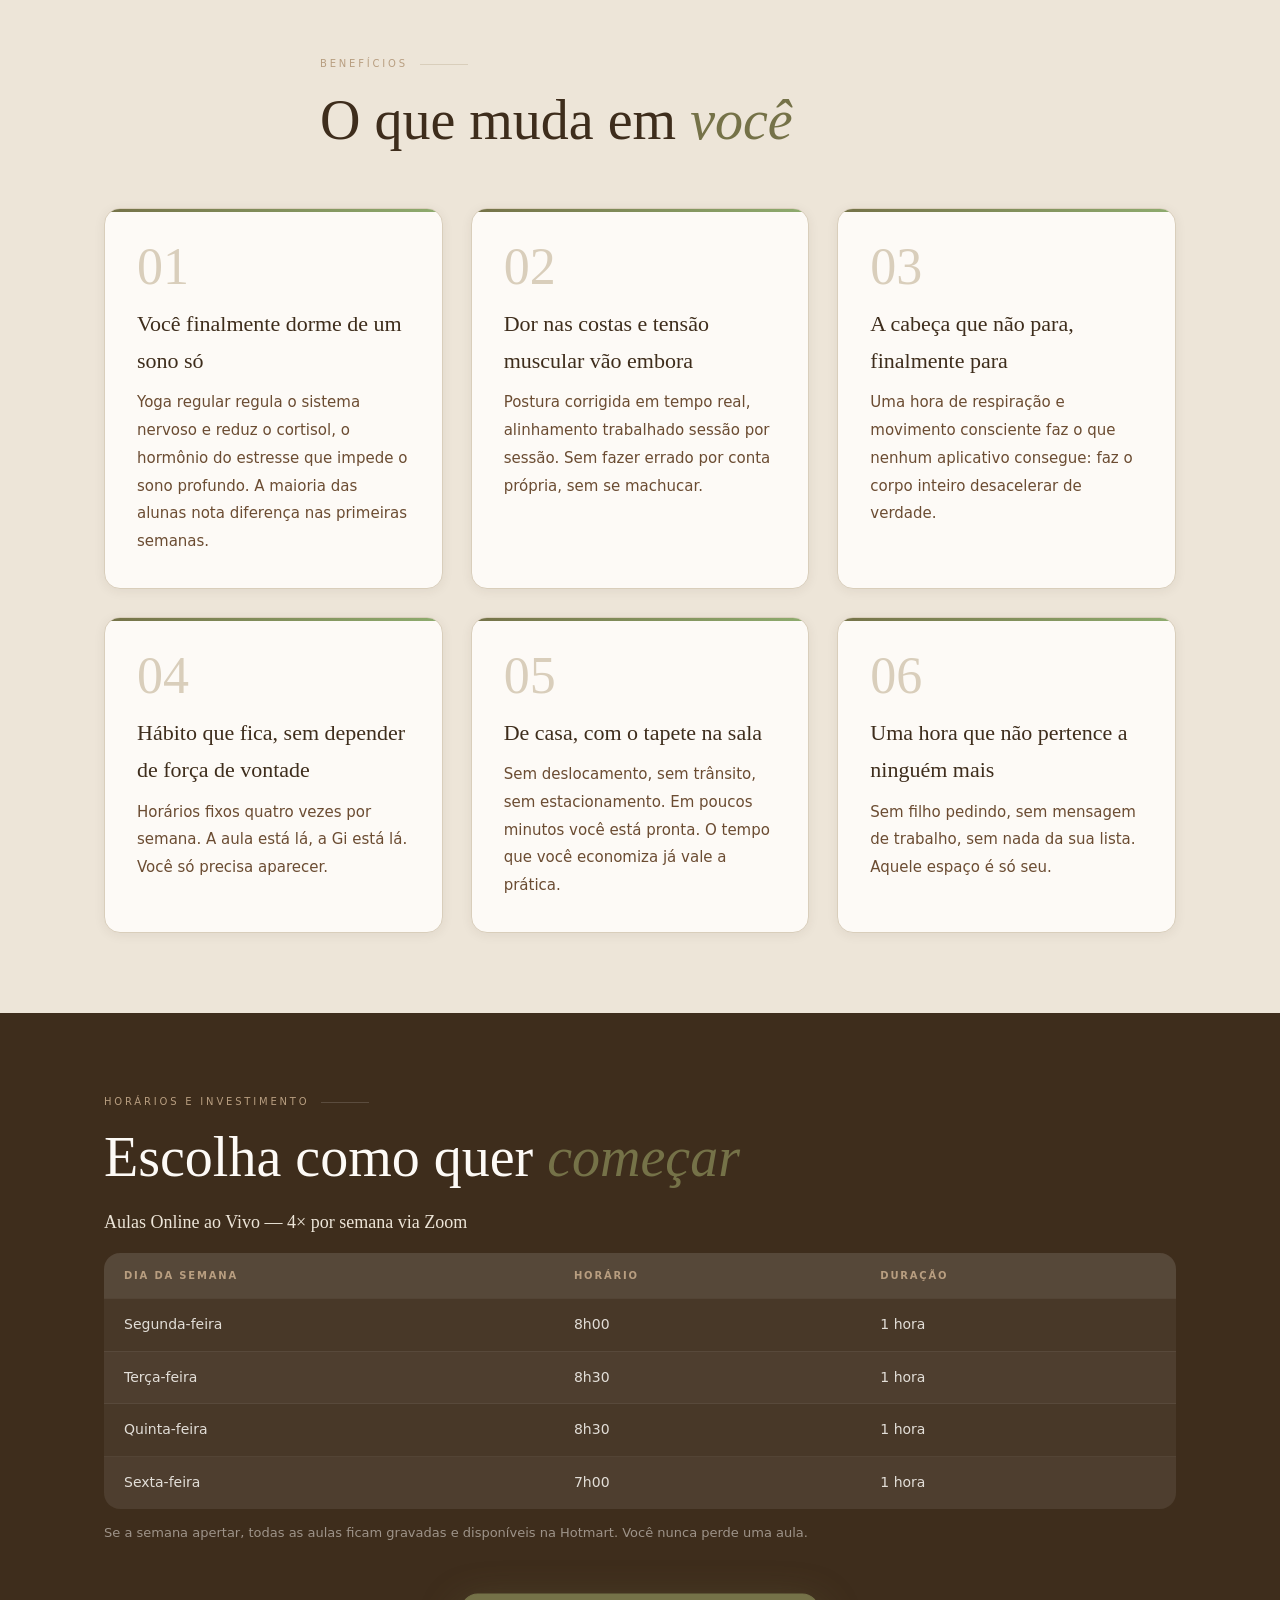
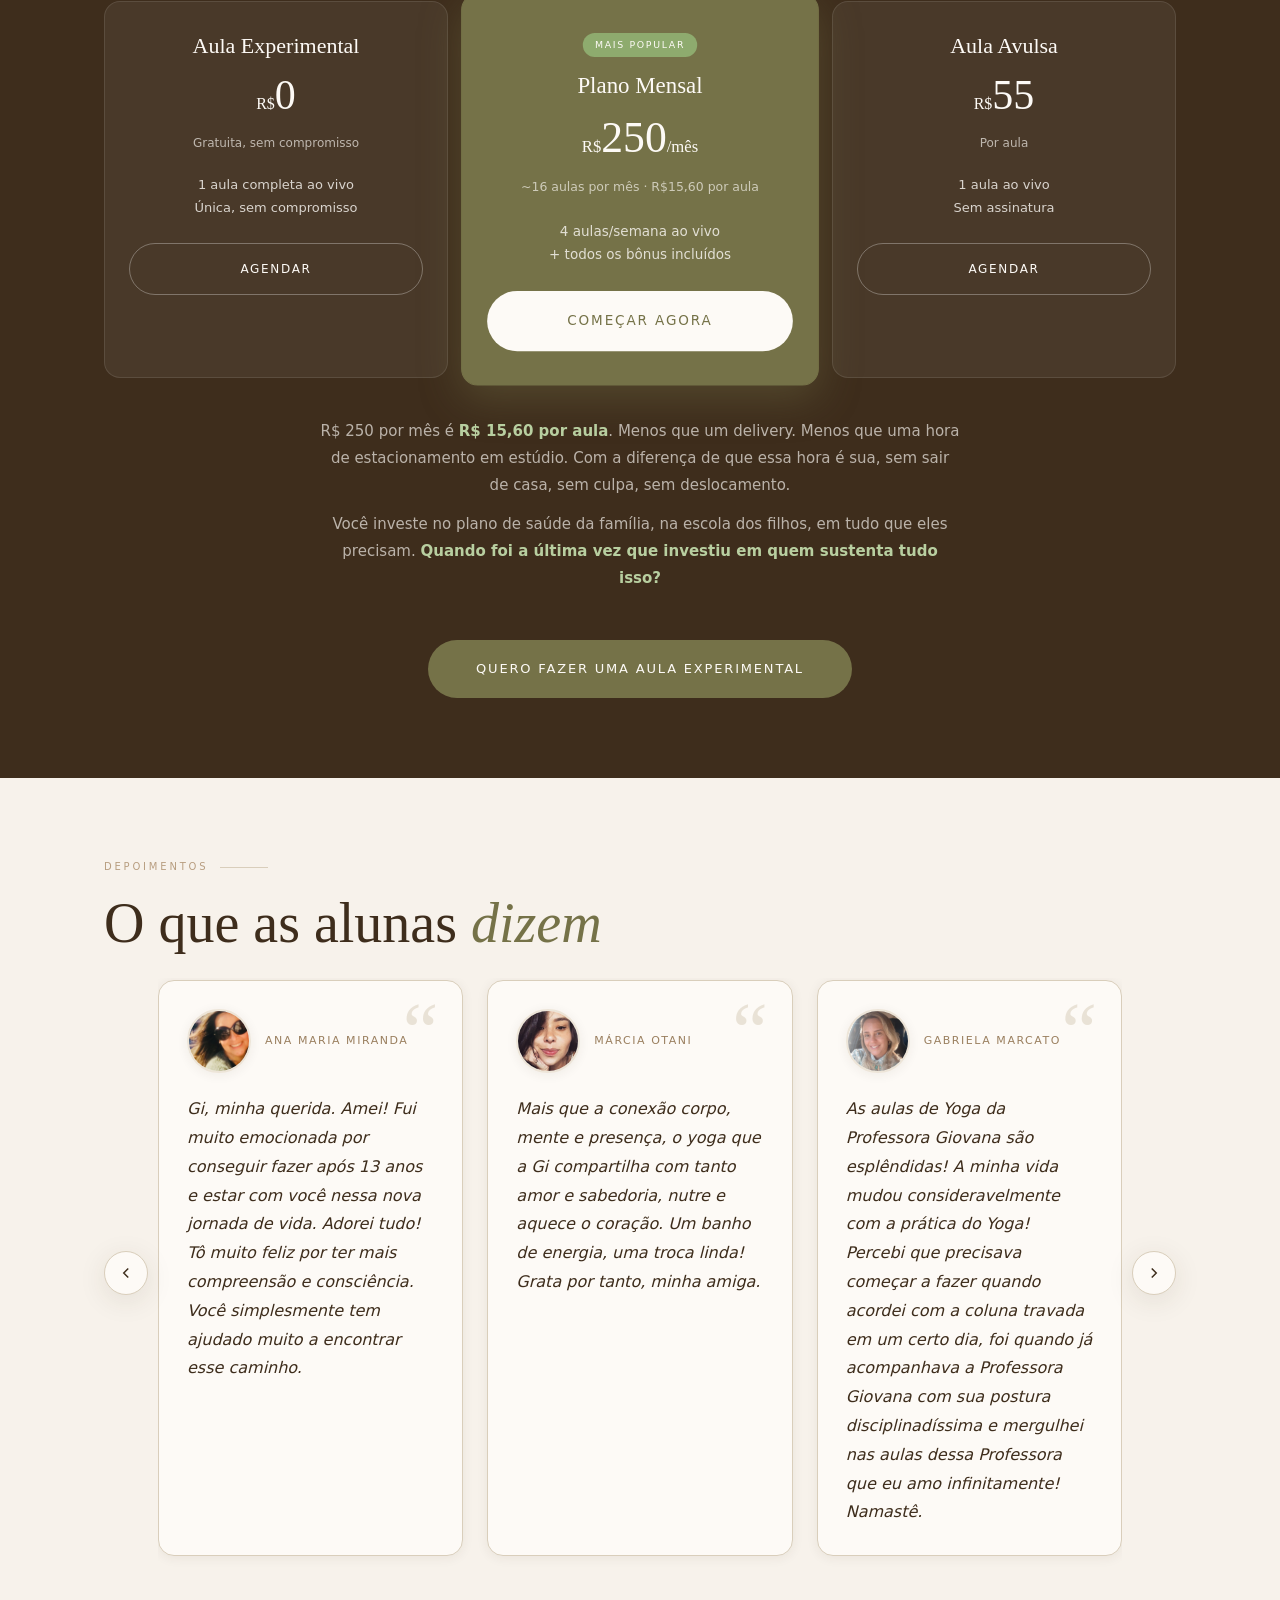
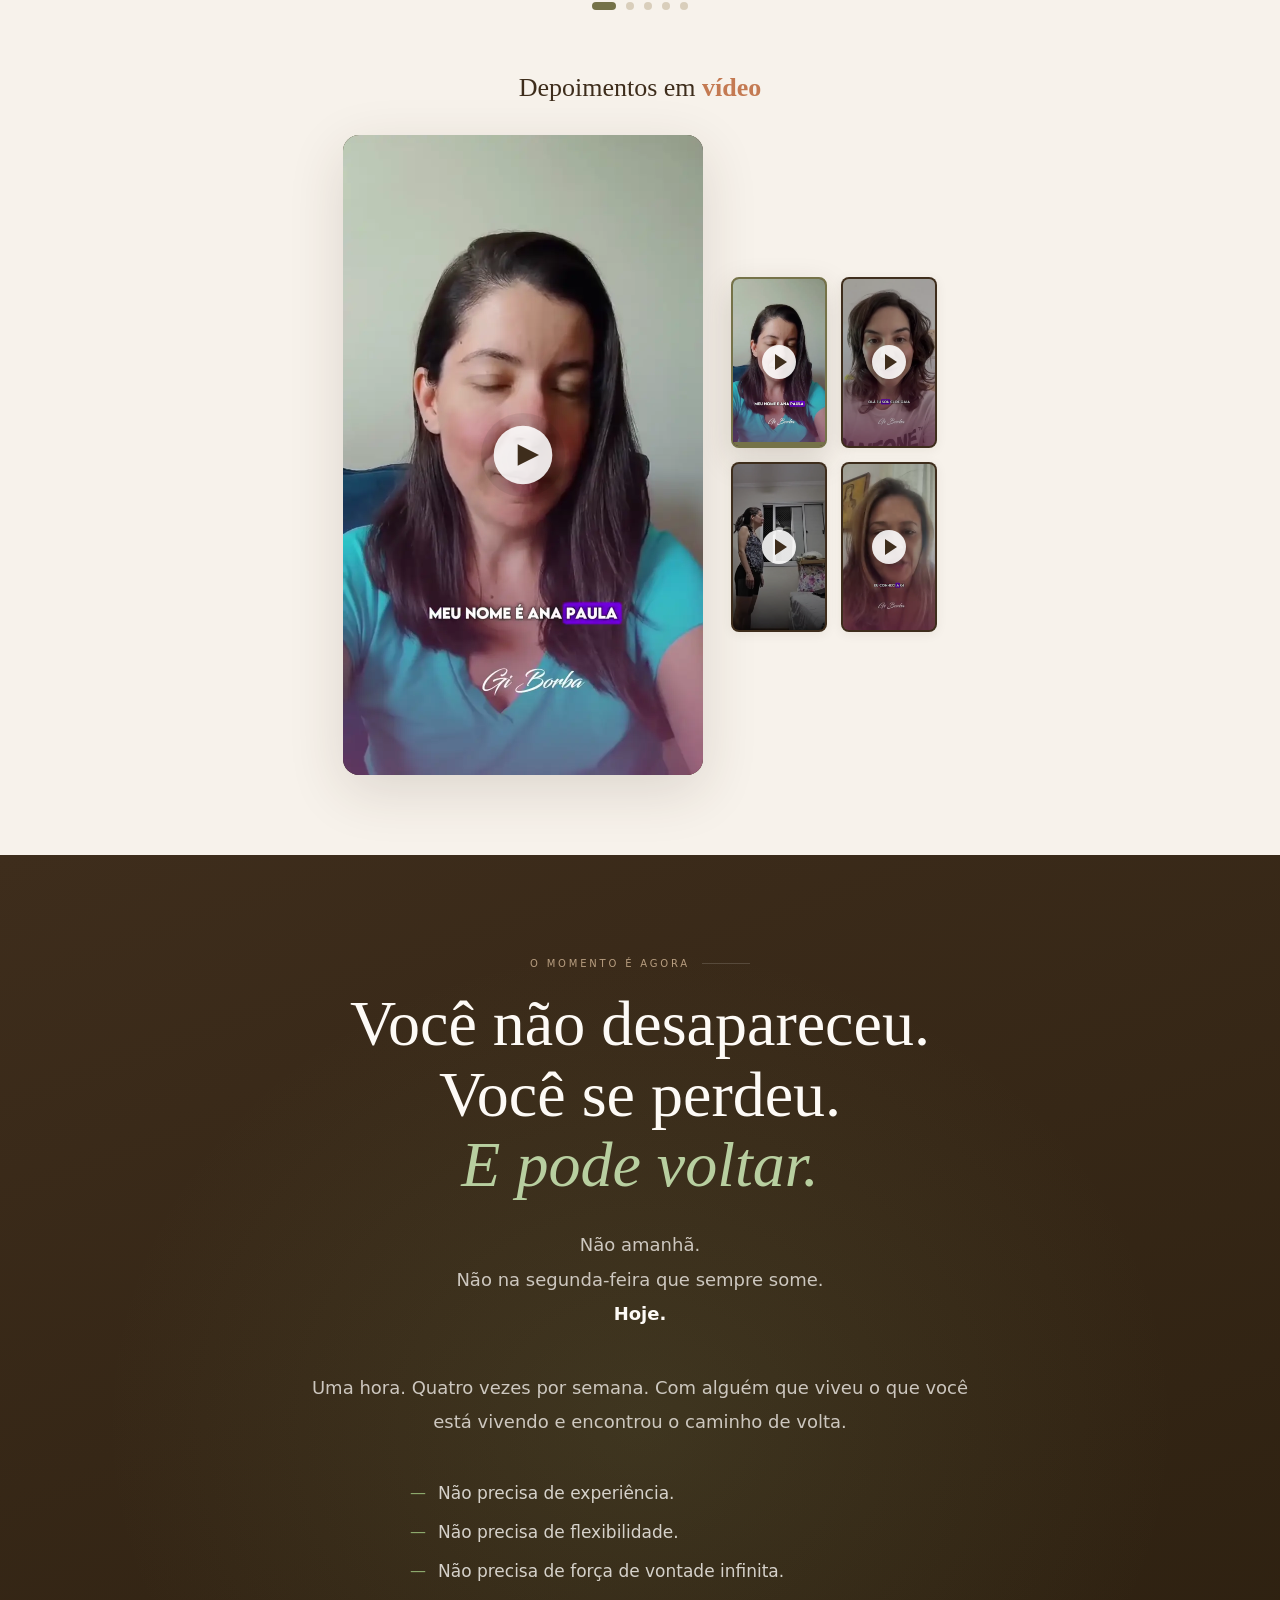
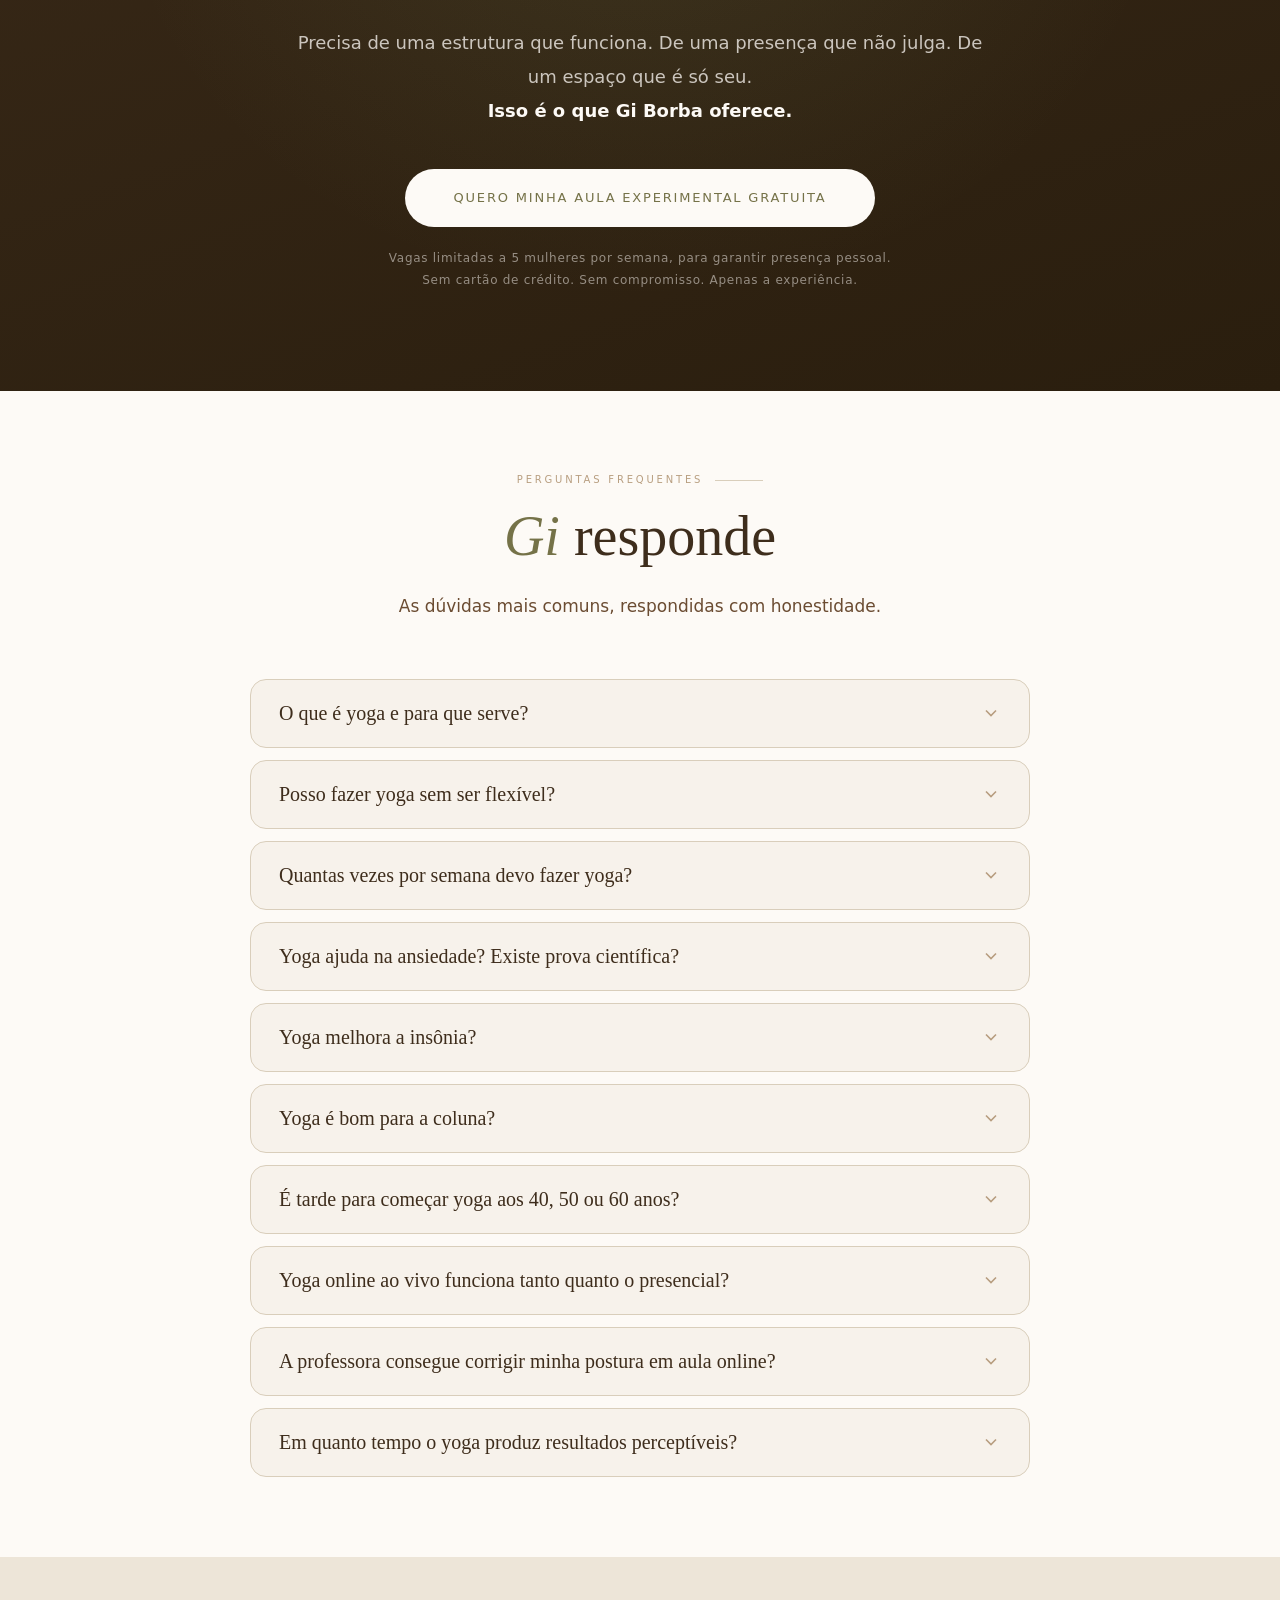
==== commit 1342d044: "feat: implement video showcase with new video files and updated functionality" ====
--- a/index.html
+++ b/index.html
@@ -215,11 +215,6 @@
             <circle cx="12" cy="12" r="11" fill="rgba(62,45,28,0.45)" stroke="none" />
             <polygon points="10,8 18,12 10,16" fill="white" />
           </svg>
-          <svg class="vsl-icon-pause" width="64" height="64" viewBox="0 0 24 24" aria-hidden="true">
-            <circle cx="12" cy="12" r="11" fill="rgba(62,45,28,0.45)" stroke="none" />
-            <rect x="8" y="7" width="3" height="10" fill="white" rx="1" />
-            <rect x="13" y="7" width="3" height="10" fill="white" rx="1" />
-          </svg>
         </button>
       </div>
     </div>
@@ -925,95 +920,56 @@
         <div class="text-depo-dots" role="tablist" aria-label="Selecionar depoimento escrito"></div>
       </div>
 
-      <!-- Video carousel -->
+      <!-- Video showcase -->
       <div class="depo-carousel-section fade-up">
         <h3>Depoimentos em <span class="highlight">vídeo</span></h3>
 
-        <div class="depo-carousel" role="region" aria-label="Carrossel de vídeos de depoimentos"
-          aria-roledescription="carrossel">
-
-          <button class="carousel-btn prev" id="carousel-prev" aria-label="Depoimento anterior"
-            aria-controls="depo-track">
-            <svg width="18" height="18" viewBox="0 0 24 24" fill="none" stroke="currentColor" stroke-width="2"
-              aria-hidden="true">
-              <polyline points="15 18 9 12 15 6" />
-            </svg>
-          </button>
-
-          <div id="depo-track" class="depo-track" aria-live="polite">
-            <div class="depo-video-item main" data-index="0" role="group" aria-roledescription="slide"
-              aria-label="Depoimento em vídeo 1 de 4">
-              <div class="thumb-ratio">
-                <video preload="none" playsinline muted loop aria-label="Vídeo de depoimento de aluna — Gi Borba Yoga">
-                  <source src="videos/gi-borba-depoimento-1.mp4" type="video/mp4">
-                </video>
-                <div class="depo-video-overlay" aria-hidden="true">
-                  <svg class="depo-play-icon" width="52" height="52" viewBox="0 0 24 24" fill="none">
-                    <circle cx="12" cy="12" r="10" fill="rgba(255,255,255,0.85)" />
-                    <polygon points="10,8 17,12 10,16" fill="var(--brown-dark)" />
-                  </svg>
-                </div>
-              </div>
-            </div>
-            <div class="depo-video-item side" data-index="1" role="group" aria-roledescription="slide"
-              aria-label="Depoimento em vídeo 2 de 4">
-              <div class="thumb-ratio">
-                <video preload="none" playsinline muted aria-label="Vídeo de depoimento de aluna 2 — Gi Borba Yoga">
-                  <source src="videos/gi-borba-depoimento-2.mp4" type="video/mp4">
-                </video>
-                <div class="depo-video-overlay" aria-hidden="true">
-                  <svg class="depo-play-icon" width="40" height="40" viewBox="0 0 24 24" fill="none">
-                    <circle cx="12" cy="12" r="10" fill="rgba(255,255,255,0.85)" />
-                    <polygon points="10,8 17,12 10,16" fill="var(--brown-dark)" />
-                  </svg>
-                </div>
-              </div>
-            </div>
-            <div class="depo-video-item side" data-index="2" role="group" aria-roledescription="slide"
-              aria-label="Depoimento em vídeo 3 de 4">
-              <div class="thumb-ratio">
-                <video preload="none" playsinline muted aria-label="Vídeo de depoimento de aluna 3 — Gi Borba Yoga">
-                  <source src="videos/gi-borba-depoimento-3.mp4" type="video/mp4">
-                </video>
-                <div class="depo-video-overlay" aria-hidden="true">
-                  <svg class="depo-play-icon" width="40" height="40" viewBox="0 0 24 24" fill="none">
-                    <circle cx="12" cy="12" r="10" fill="rgba(255,255,255,0.85)" />
-                    <polygon points="10,8 17,12 10,16" fill="var(--brown-dark)" />
-                  </svg>
-                </div>
-              </div>
-            </div>
-            <div class="depo-video-item" data-index="3" style="display:none" role="group" aria-roledescription="slide"
-              aria-label="Depoimento em vídeo 4 de 4">
-              <div class="thumb-ratio">
-                <video preload="none" playsinline muted aria-label="Vídeo de depoimento de aluna 4 — Gi Borba Yoga">
-                  <source src="videos/gi-borba-depoimento-4.mp4" type="video/mp4">
-                </video>
-                <div class="depo-video-overlay" aria-hidden="true">
-                  <svg class="depo-play-icon" width="40" height="40" viewBox="0 0 24 24" fill="none">
-                    <circle cx="12" cy="12" r="10" fill="rgba(255,255,255,0.85)" />
-                    <polygon points="10,8 17,12 10,16" fill="var(--brown-dark)" />
-                  </svg>
-                </div>
-              </div>
-            </div>
-          </div>
-
-          <button class="carousel-btn next" id="carousel-next" aria-label="Próximo depoimento"
-            aria-controls="depo-track">
-            <svg width="18" height="18" viewBox="0 0 24 24" fill="none" stroke="currentColor" stroke-width="2"
-              aria-hidden="true">
-              <polyline points="9 18 15 12 9 6" />
-            </svg>
-          </button>
-        </div>
-
-        <div class="depo-nav" role="tablist" aria-label="Navegação do carrossel">
-          <button class="depo-dot active" role="tab" aria-selected="true" aria-label="Depoimento 1"
-            data-index="0"></button>
-          <button class="depo-dot" role="tab" aria-selected="false" aria-label="Depoimento 2" data-index="1"></button>
-          <button class="depo-dot" role="tab" aria-selected="false" aria-label="Depoimento 3" data-index="2"></button>
-          <button class="depo-dot" role="tab" aria-selected="false" aria-label="Depoimento 4" data-index="3"></button>
+        <div class="depo-video-showcase" role="region" aria-label="Showcase de vídeos de depoimentos">
+          <div class="depo-showcase-player">
+            <video id="depo-showcase-video" class="depo-showcase-video" preload="none" playsinline
+              poster="images/depoimento-video-1.webp"
+              aria-label="Depoimento em vídeo 1 de 4 - Gi Borba Yoga">
+              <p>Seu navegador não suporta vídeo HTML5.</p>
+            </video>
+
+            <button class="depo-showcase-toggle" type="button" aria-label="Reproduzir depoimento em vídeo">
+              <svg class="depo-showcase-play" width="64" height="64" viewBox="0 0 24 24" aria-hidden="true">
+                <circle cx="12" cy="12" r="11" fill="rgba(255,255,255,0.88)" />
+                <polygon points="10,8 18,12 10,16" fill="var(--brown-dark)" />
+              </svg>
+            </button>
+          </div>
+
+          <div class="depo-showcase-thumbs" role="tablist" aria-label="Selecionar depoimento em vídeo">
+            <button class="depo-showcase-thumb active" type="button" role="tab" aria-selected="true"
+              aria-label="Selecionar depoimento em vídeo 1" data-index="0"
+              data-video-src="videos/gi-borba-depoimento-1.mp4" data-poster="images/depoimento-video-1.webp"
+              data-label="Depoimento em vídeo 1 de 4 - Gi Borba Yoga">
+              <img src="images/depoimento-video-1.webp" alt="" loading="lazy" decoding="async">
+              <span class="depo-thumb-play" aria-hidden="true"></span>
+            </button>
+            <button class="depo-showcase-thumb" type="button" role="tab" aria-selected="false"
+              aria-label="Selecionar depoimento em vídeo 2" data-index="1"
+              data-video-src="videos/gi-borba-depoimento-2.mp4" data-poster="images/depoimento-video-2.webp"
+              data-label="Depoimento em vídeo 2 de 4 - Gi Borba Yoga">
+              <img src="images/depoimento-video-2.webp" alt="" loading="lazy" decoding="async">
+              <span class="depo-thumb-play" aria-hidden="true"></span>
+            </button>
+            <button class="depo-showcase-thumb" type="button" role="tab" aria-selected="false"
+              aria-label="Selecionar depoimento em vídeo 3" data-index="2"
+              data-video-src="videos/gi-borba-depoimento-3.mp4" data-poster="images/depoimento-video-3.webp"
+              data-label="Depoimento em vídeo 3 de 4 - Gi Borba Yoga">
+              <img src="images/depoimento-video-3.webp" alt="" loading="lazy" decoding="async">
+              <span class="depo-thumb-play" aria-hidden="true"></span>
+            </button>
+            <button class="depo-showcase-thumb" type="button" role="tab" aria-selected="false"
+              aria-label="Selecionar depoimento em vídeo 4" data-index="3"
+              data-video-src="videos/gi-borba-depoimento-4.mp4" data-poster="images/depoimento-video-4.webp"
+              data-label="Depoimento em vídeo 4 de 4 - Gi Borba Yoga">
+              <img src="images/depoimento-video-4.webp" alt="" loading="lazy" decoding="async">
+              <span class="depo-thumb-play" aria-hidden="true"></span>
+            </button>
+          </div>
         </div>
       </div>
     </div>
--- a/style.css
+++ b/style.css
@@ -243,12 +243,8 @@
 .vsl-play-btn:hover { background: rgba(62,45,28,.18); }
 .vsl-play-btn svg { filter: drop-shadow(0 4px 12px rgba(0,0,0,.4)); transition: transform var(--transition); }
 .vsl-play-btn:hover svg { transform: scale(1.1); }
-/* pause icon hidden by default; play icon hidden when .playing */
-.vsl-icon-pause { display: none; }
-.vsl-play-btn.playing { opacity: 0; background: transparent; transition: opacity var(--transition), background var(--transition); }
-.vsl-play-btn.playing:hover { opacity: 1; background: rgba(62,45,28,.32); }
-.vsl-play-btn.playing .vsl-icon-play { display: none; }
-.vsl-play-btn.playing .vsl-icon-pause { display: block; }
+.vsl-play-btn.playing { opacity: 0; pointer-events: none; background: transparent; }
+.vsl-play-btn:disabled { cursor: default; }
 
 /* ─────────────────────────────────────────
    PROMESSA
@@ -625,59 +621,70 @@
   .text-depo-dots { left: 0; right: 0; bottom: 0; }
 }
 
-/* Video carousel */
+/* Video showcase */
 .depo-carousel-section h3 { text-align: center; margin-bottom: 32px; }
-.depo-carousel { position: relative; display: flex; align-items: center; justify-content: center; gap: 0; }
-.depo-track {
-  display: flex; gap: 20px; align-items: center; justify-content: center;
-  transition: all .5s ease;
-}
-.depo-video-item {
-  flex-shrink: 0; border-radius: var(--radius); overflow: hidden;
-  cursor: pointer; transition: all .4s ease; position: relative;
-}
-.depo-video-item.main {
-  width: clamp(200px, 35vw, 280px);
-  box-shadow: var(--shadow-lg);
-  z-index: 2;
-}
-.depo-video-item.side {
-  width: clamp(140px, 22vw, 190px);
-  opacity: .5; filter: brightness(.75) saturate(.7);
-  z-index: 1;
-}
-.depo-video-item .thumb-ratio { position: relative; padding-top: 177.78%; overflow: hidden; }
-.depo-video-item video {
-  position: absolute; inset: 0; width: 100%; height: 100%; object-fit: cover;
-}
-.depo-video-overlay {
-  position: absolute; inset: 0; display: flex; align-items: center; justify-content: center;
-  background: rgba(0,0,0,.25); transition: background var(--transition), opacity var(--transition);
-}
-.depo-video-overlay:hover { background: rgba(0,0,0,.12); }
-.depo-play-icon { color: #fff; filter: drop-shadow(0 2px 8px rgba(0,0,0,.4)); }
-/* overlay fades when video is playing; reappears on hover */
-.depo-video-item.playing .depo-video-overlay { opacity: 0; background: rgba(0,0,0,0); }
-.depo-video-item.playing:hover .depo-video-overlay { opacity: 1; background: rgba(0,0,0,.35); }
-
-.depo-nav { display: flex; gap: 12px; justify-content: center; margin-top: 28px; }
-.depo-dot {
-  width: 8px; height: 8px; border-radius: 50%;
-  background: var(--beige-mid); cursor: pointer; transition: all .3s;
-}
-.depo-dot.active { background: var(--olive); width: 24px; border-radius: 4px; }
-
-.carousel-btn {
-  position: absolute; top: 50%; transform: translateY(-50%);
-  width: 44px; height: 44px; border-radius: 50%;
-  background: var(--white); box-shadow: var(--shadow-md);
-  display: flex; align-items: center; justify-content: center;
-  z-index: 10; transition: all var(--transition); border: 1px solid var(--beige-mid);
-}
-.carousel-btn:hover { background: var(--olive); color: var(--white); border-color: var(--olive); }
-.carousel-btn.prev { left: 0; }
-.carousel-btn.next { right: 0; }
-@media (min-width: 600px) { .carousel-btn.prev { left: -22px; } .carousel-btn.next { right: -22px; } }
+.depo-video-showcase {
+  display: grid; grid-template-columns: minmax(240px, 360px) auto;
+  gap: 28px; align-items: center; justify-content: center; max-width: 720px; margin: 0 auto;
+}
+.depo-showcase-player {
+  position: relative; aspect-ratio: 9 / 16; overflow: hidden; border-radius: var(--radius);
+  background: var(--brown-dark); box-shadow: var(--shadow-lg);
+}
+.depo-showcase-video {
+  width: 100%; height: 100%; display: block; object-fit: cover; background: var(--brown-dark);
+}
+.depo-showcase-toggle {
+  position: absolute; left: 50%; top: 50%; width: 84px; height: 84px; transform: translate(-50%, -50%);
+  display: flex; align-items: center; justify-content: center; border-radius: 50%;
+  background: rgba(0,0,0,.08); cursor: pointer; transition: opacity var(--transition), background var(--transition);
+}
+.depo-showcase-toggle:hover { background: rgba(0,0,0,.14); }
+.depo-showcase-toggle svg { filter: drop-shadow(0 4px 14px rgba(0,0,0,.28)); }
+.depo-showcase-player.playing .depo-showcase-toggle { opacity: 0; pointer-events: none; }
+.depo-showcase-toggle:disabled { cursor: default; }
+.depo-showcase-thumbs {
+  display: grid; grid-template-columns: repeat(2, minmax(78px, 96px));
+  gap: 14px; align-content: center;
+}
+.depo-showcase-thumb {
+  position: relative; width: 100%; aspect-ratio: 9 / 16; overflow: hidden; border-radius: 8px;
+  background: var(--brown-dark); cursor: pointer; border: 2px solid transparent;
+  box-shadow: var(--shadow-sm); transition: transform var(--transition), border-color var(--transition), opacity var(--transition);
+}
+.depo-showcase-thumb img { width: 100%; height: 100%; display: block; object-fit: cover; }
+.depo-showcase-thumb::after {
+  content: ''; position: absolute; inset: 0; background: rgba(0,0,0,.28); transition: background var(--transition);
+}
+.depo-showcase-thumb:hover { transform: translateY(-2px); }
+.depo-showcase-thumb:hover::after { background: rgba(0,0,0,.12); }
+.depo-showcase-thumb.active {
+  border-color: var(--olive); opacity: 1; box-shadow: 0 12px 32px rgba(62,45,28,.18);
+}
+.depo-showcase-thumb.active::after { background: rgba(0,0,0,.06); }
+.depo-showcase-thumb.active::before {
+  content: ''; position: absolute; left: 0; right: 0; bottom: 0; height: 4px;
+  background: var(--olive); z-index: 2;
+}
+.depo-thumb-play {
+  position: absolute; z-index: 3; left: 50%; top: 50%; transform: translate(-50%, -50%);
+  width: 34px; height: 34px; border-radius: 50%; background: rgba(255,255,255,.88);
+  box-shadow: 0 4px 14px rgba(0,0,0,.25);
+}
+.depo-thumb-play::after {
+  content: ''; position: absolute; left: 13px; top: 9px; width: 0; height: 0;
+  border-top: 8px solid transparent; border-bottom: 8px solid transparent; border-left: 12px solid var(--brown-dark);
+}
+@media (max-width: 760px) {
+  .depo-video-showcase {
+    grid-template-columns: minmax(0, 1fr); gap: 18px; max-width: 380px;
+  }
+  .depo-showcase-thumbs {
+    display: flex; gap: 12px; overflow-x: auto; padding: 2px 2px 10px;
+    scroll-snap-type: x mandatory; -webkit-overflow-scrolling: touch;
+  }
+  .depo-showcase-thumb { flex: 0 0 84px; scroll-snap-align: start; }
+}
 
 /* ─────────────────────────────────────────
    CTA FINAL
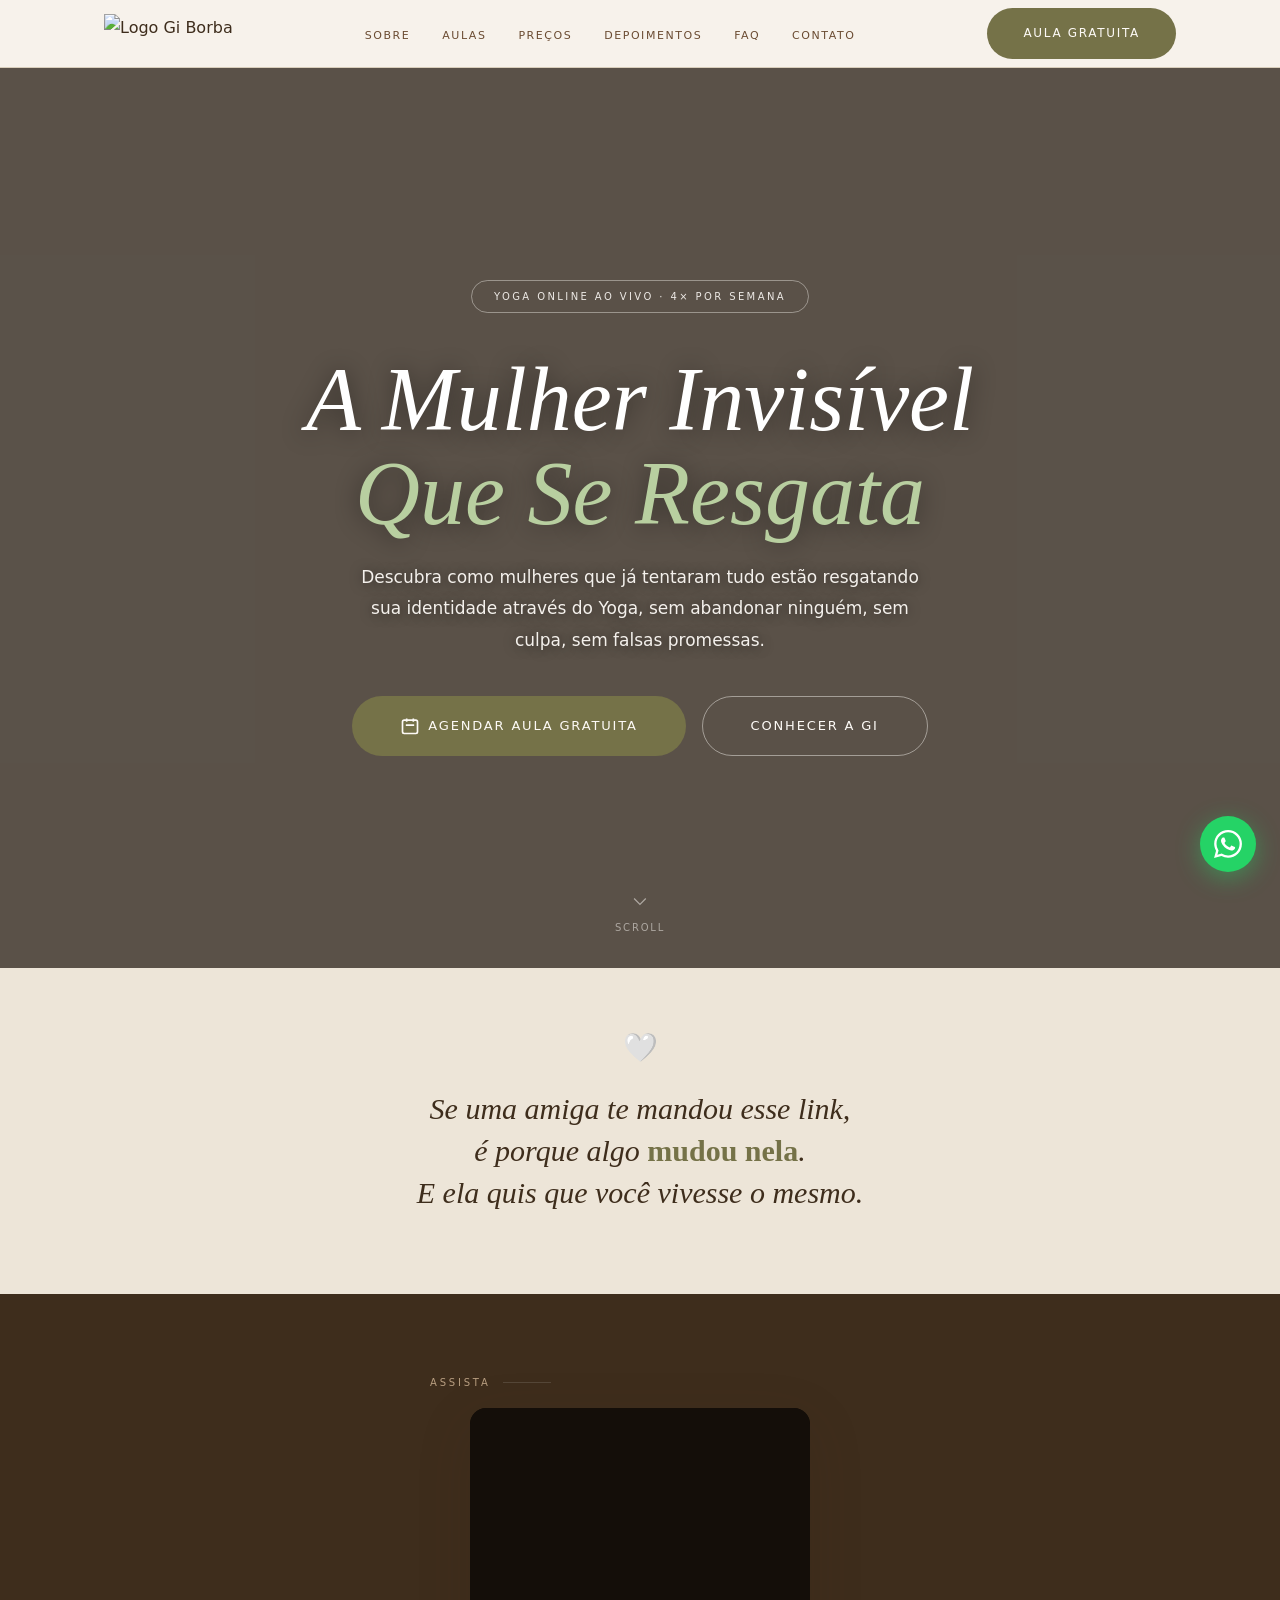
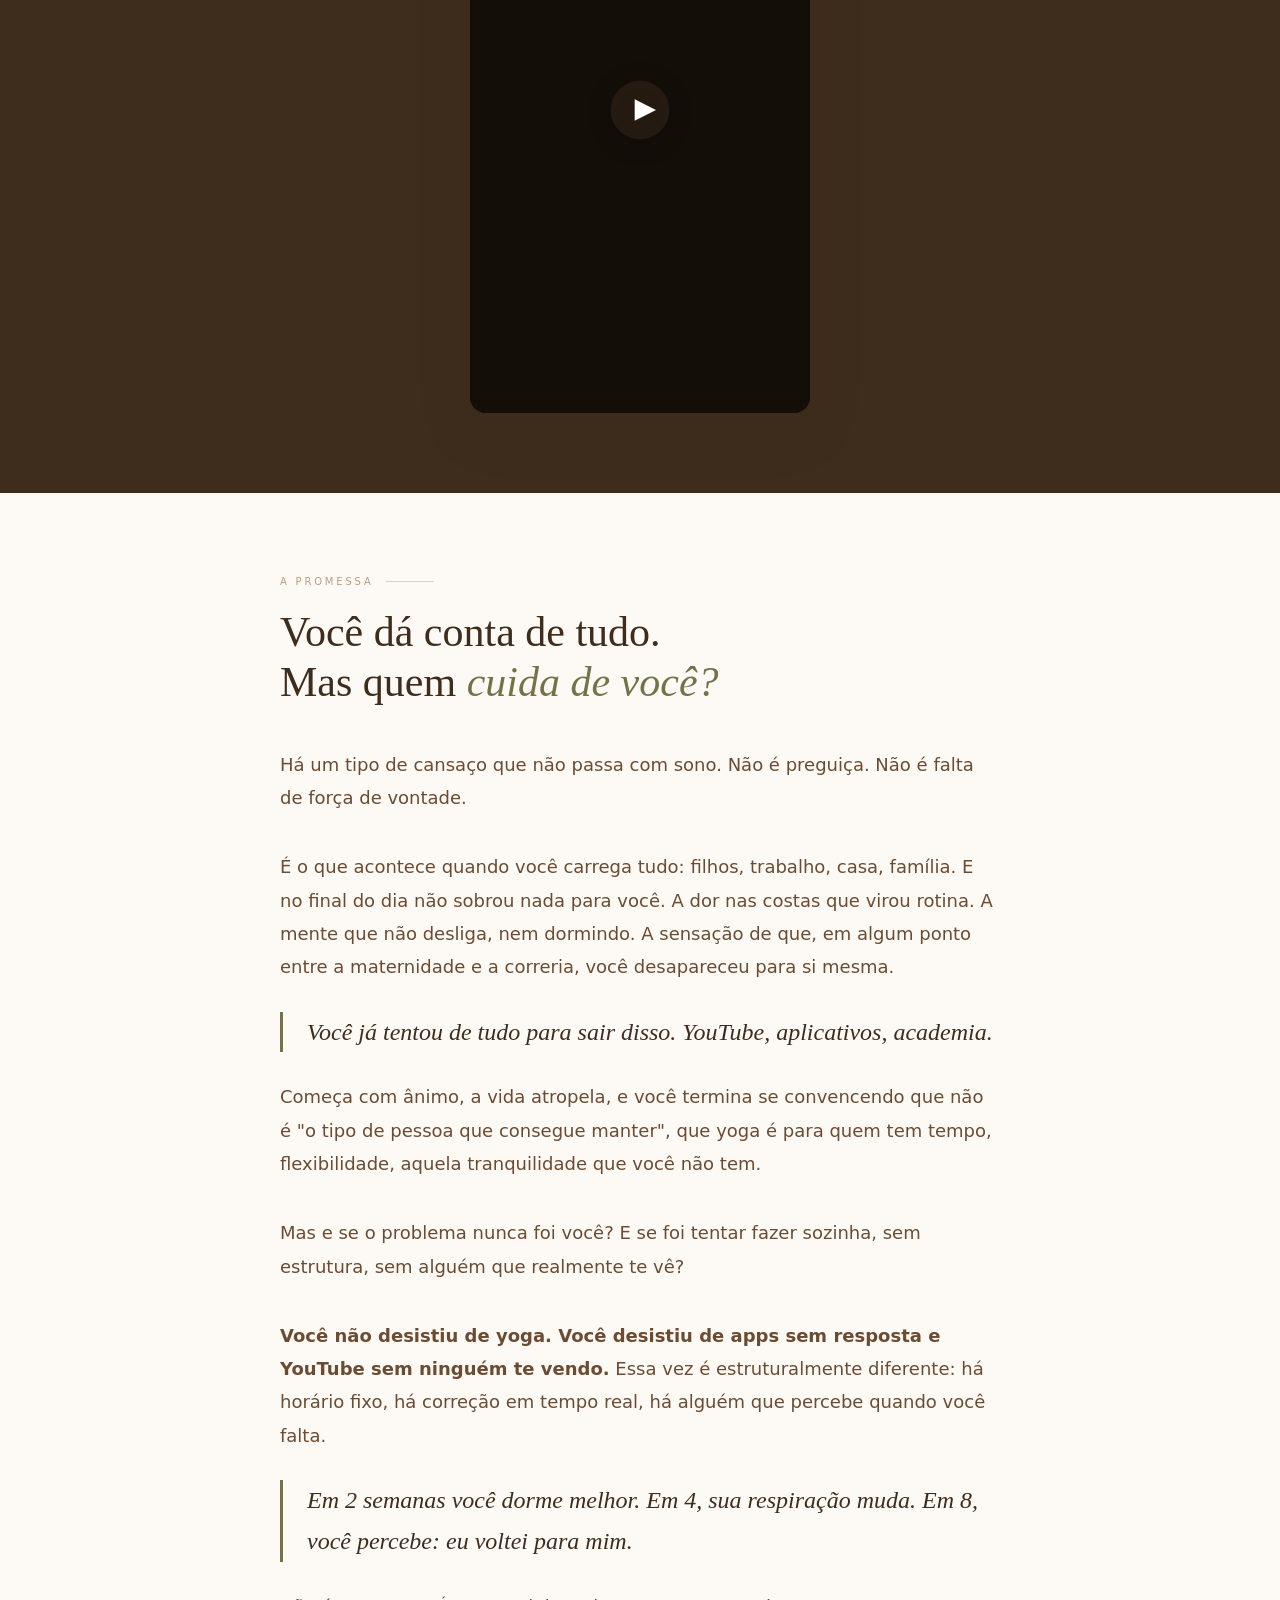
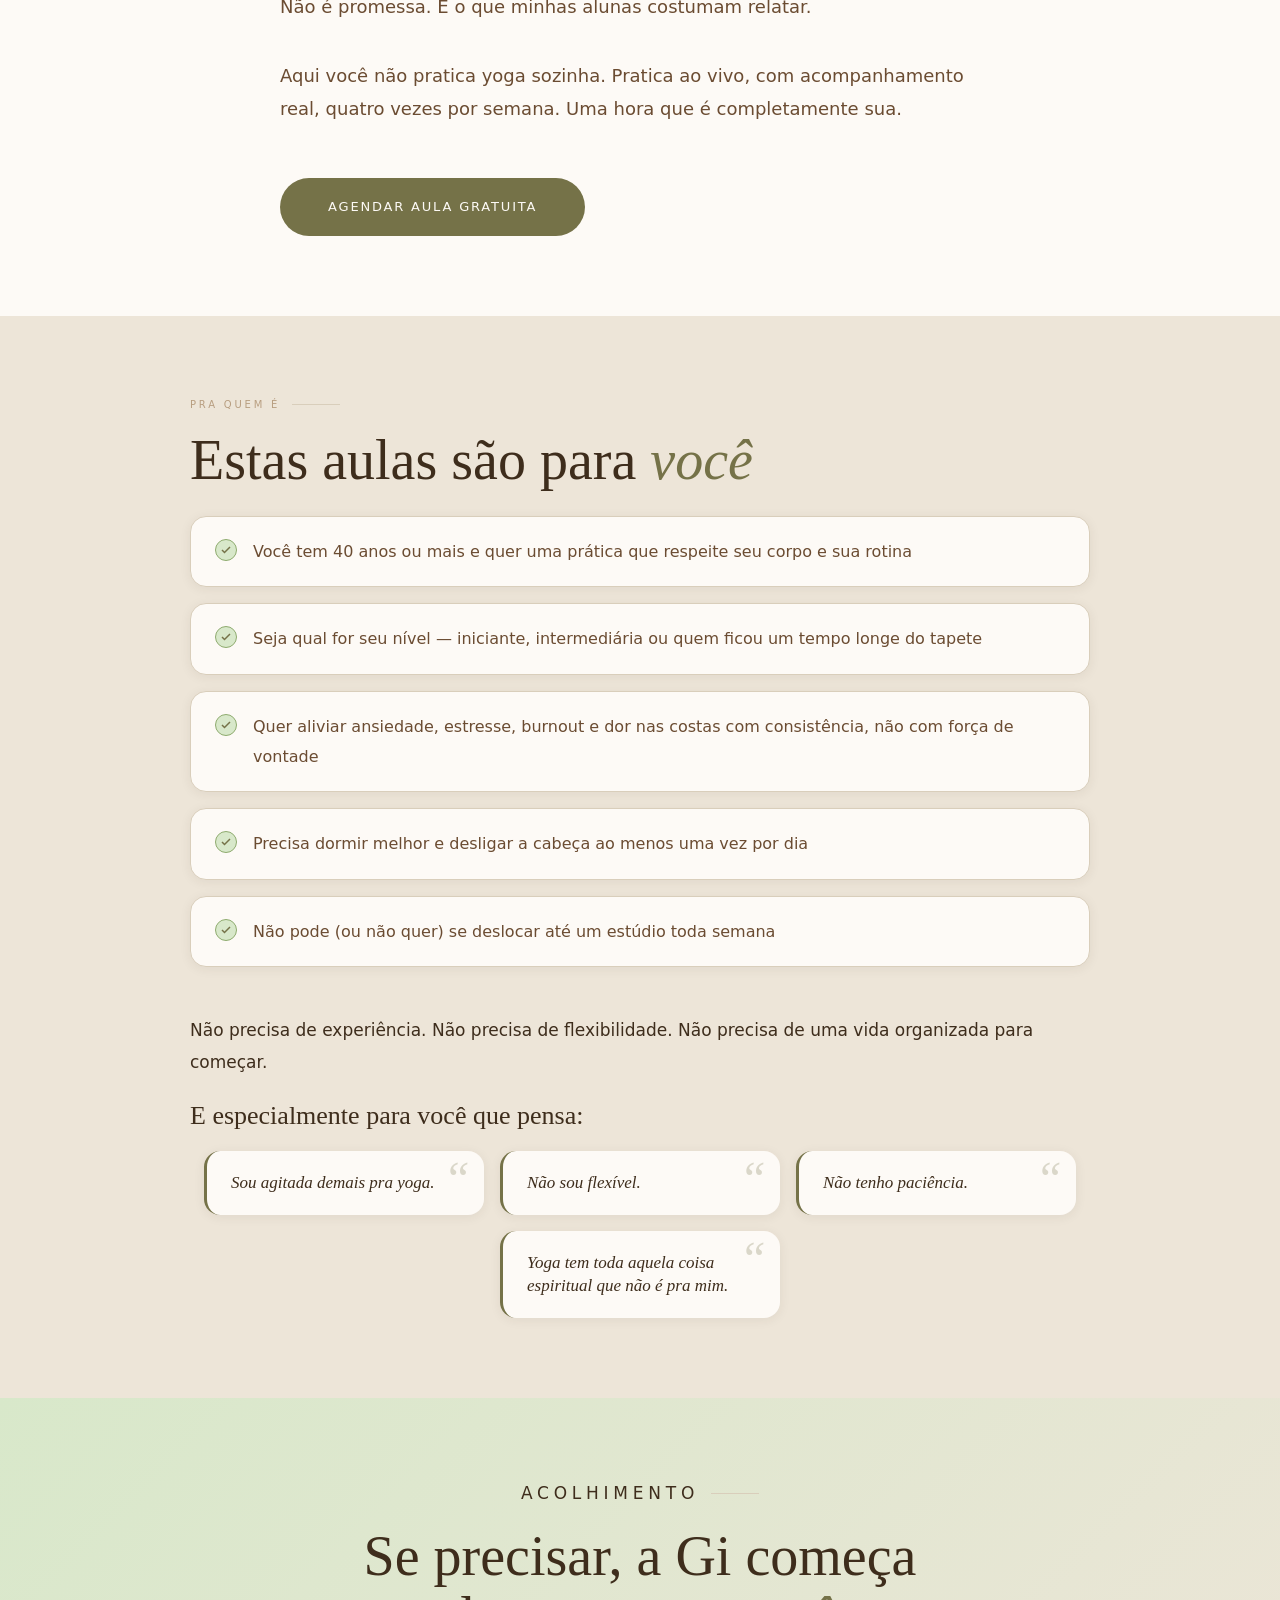
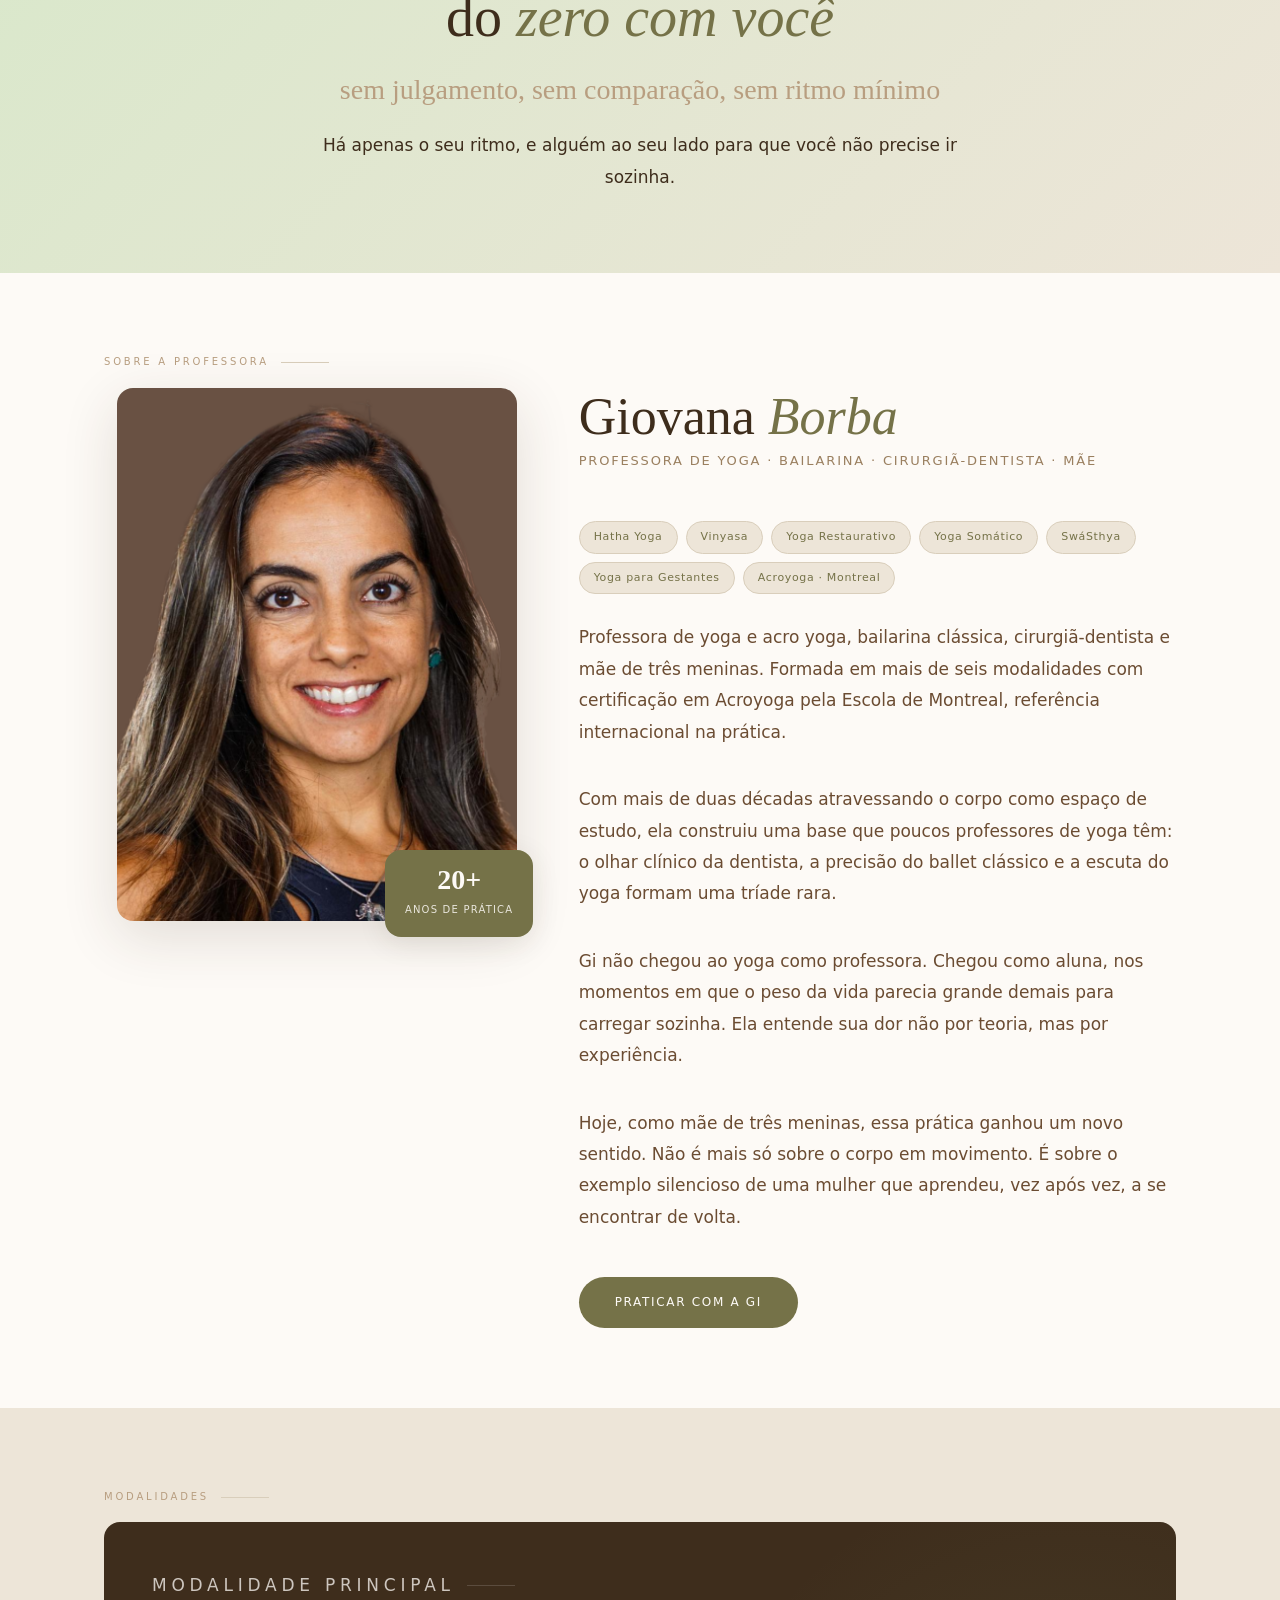
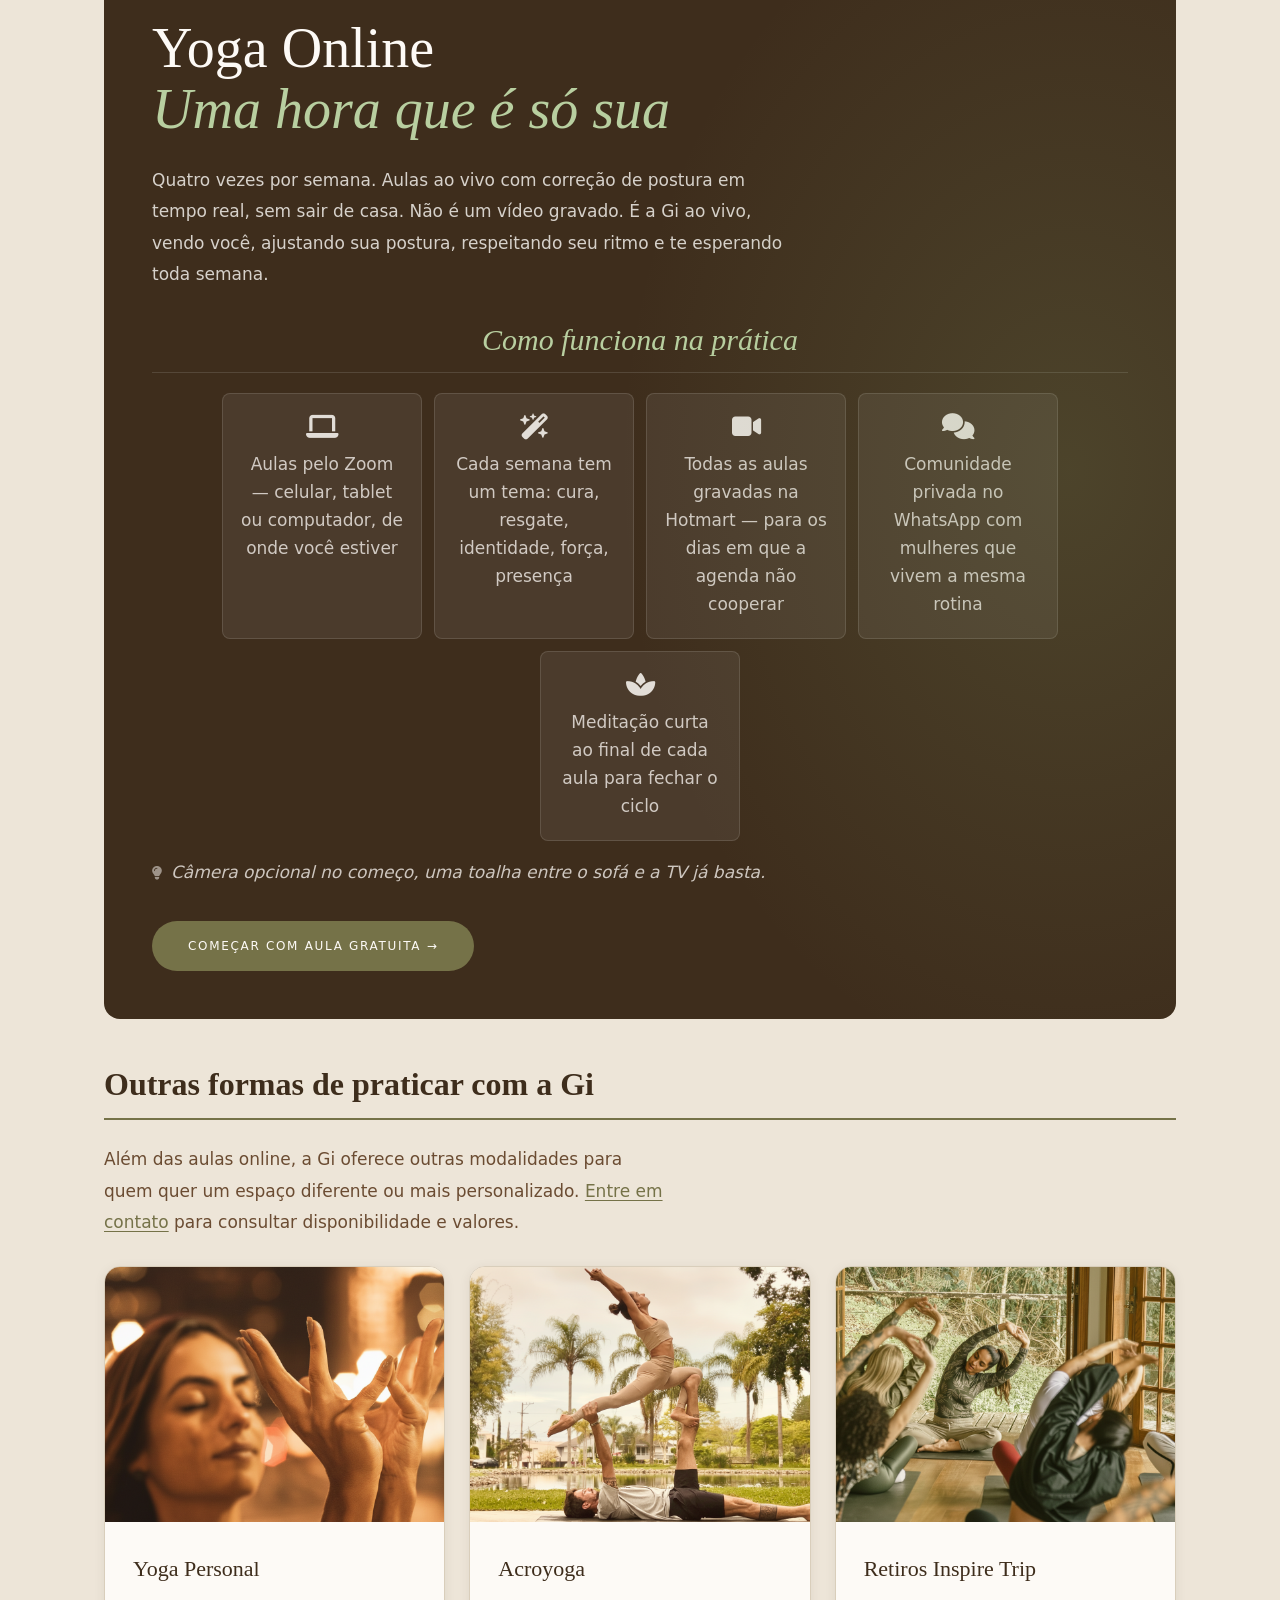
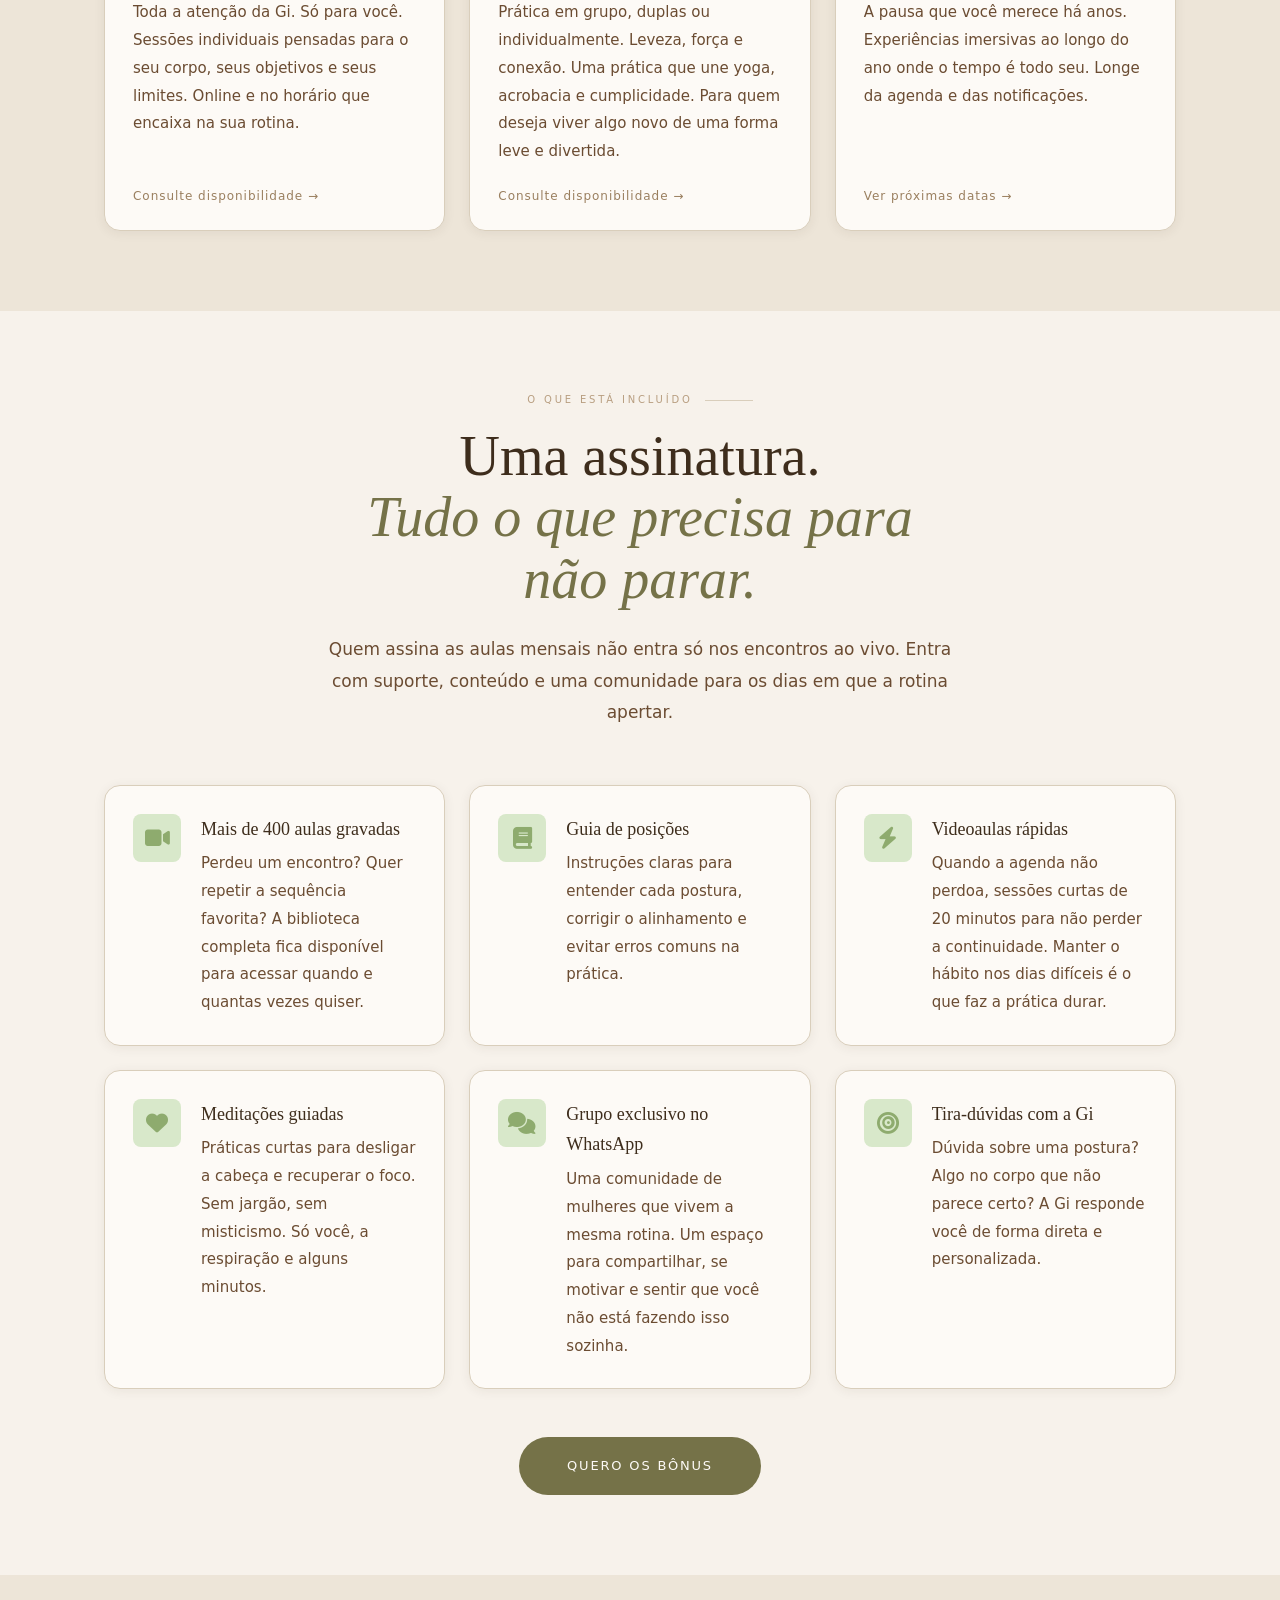
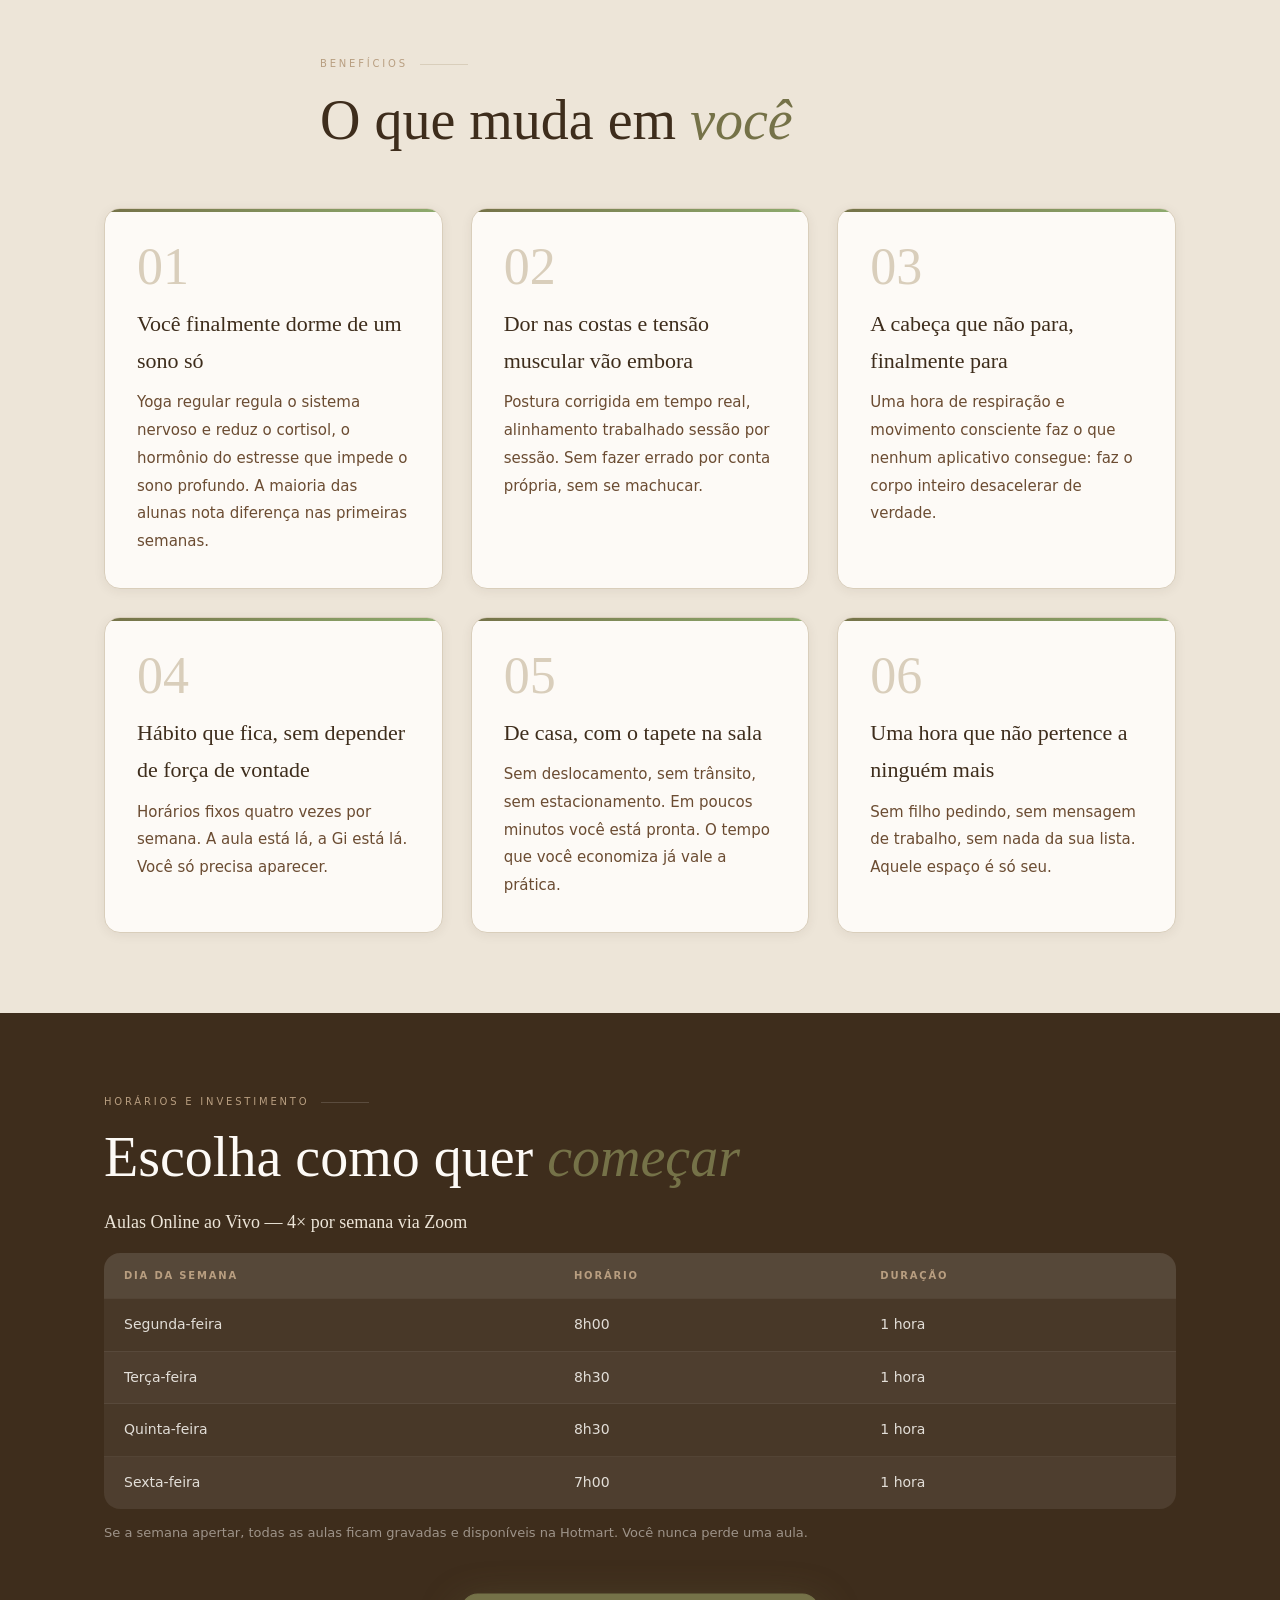
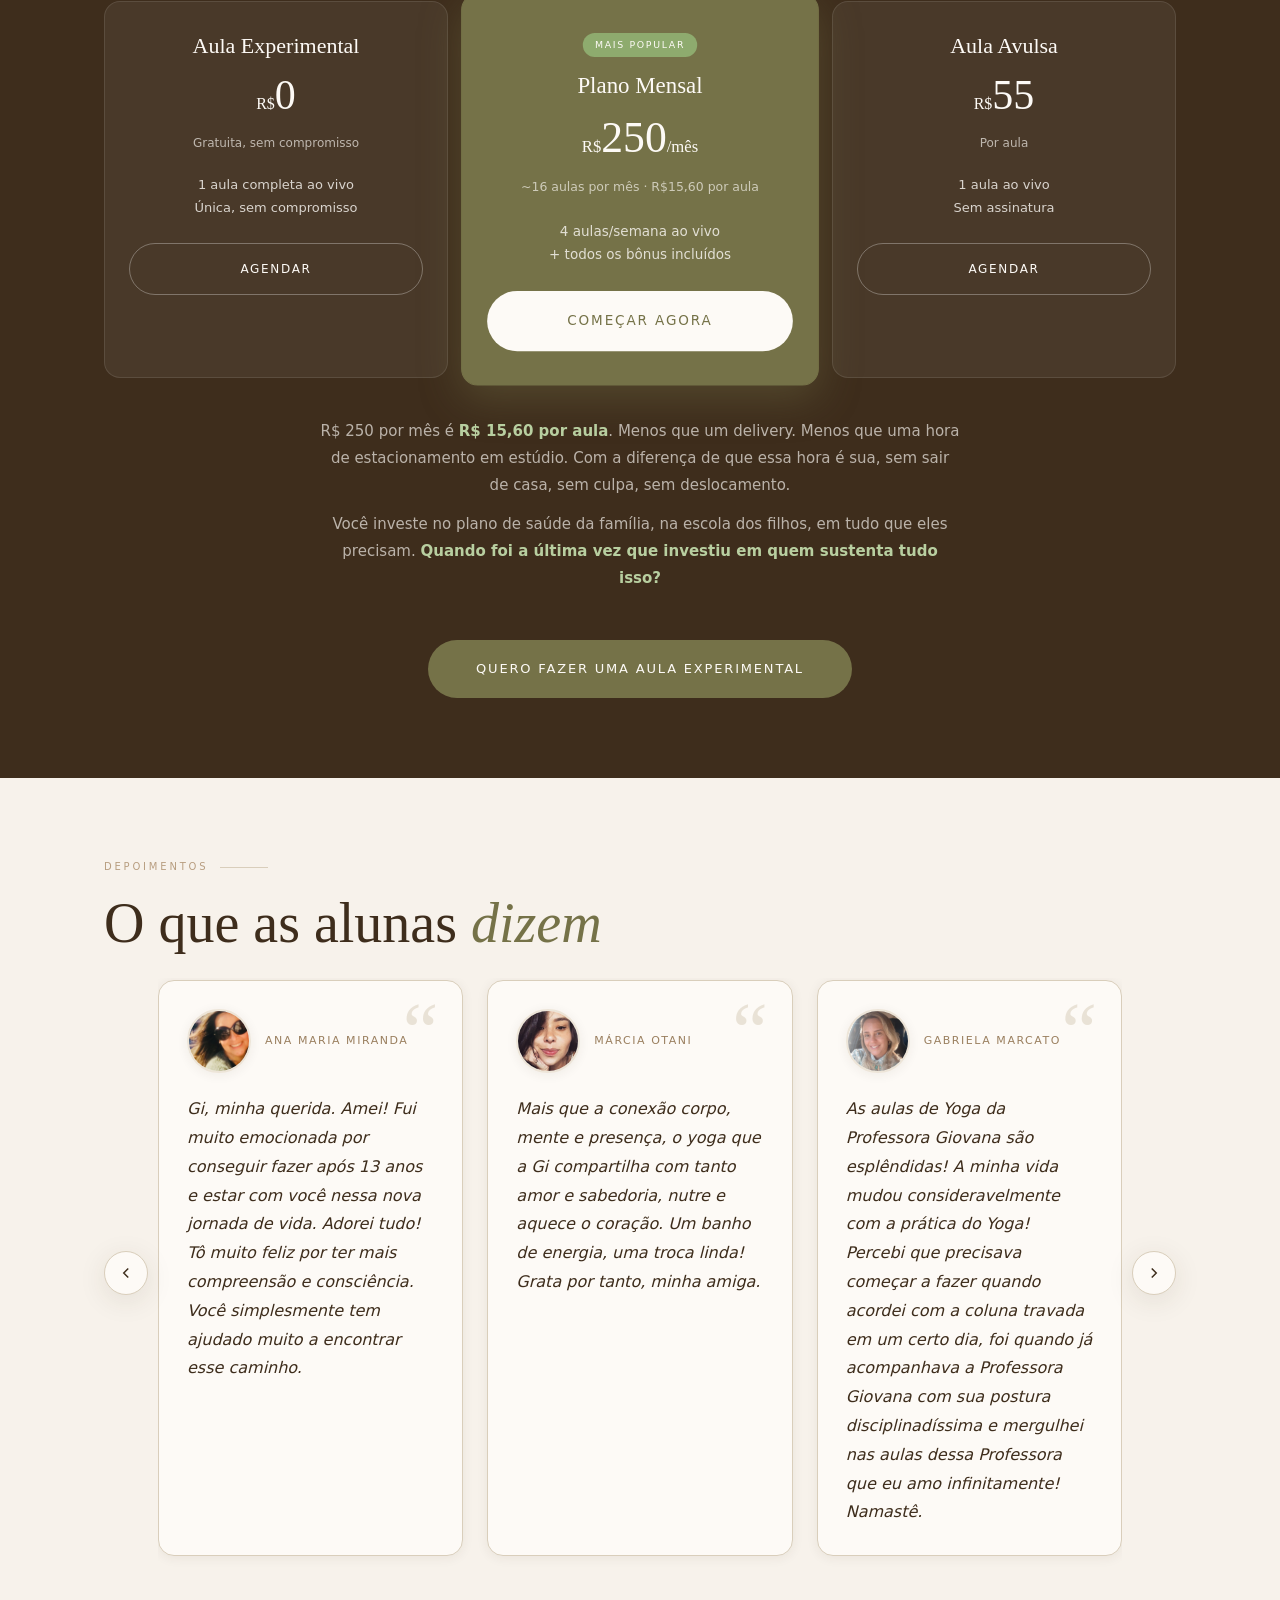
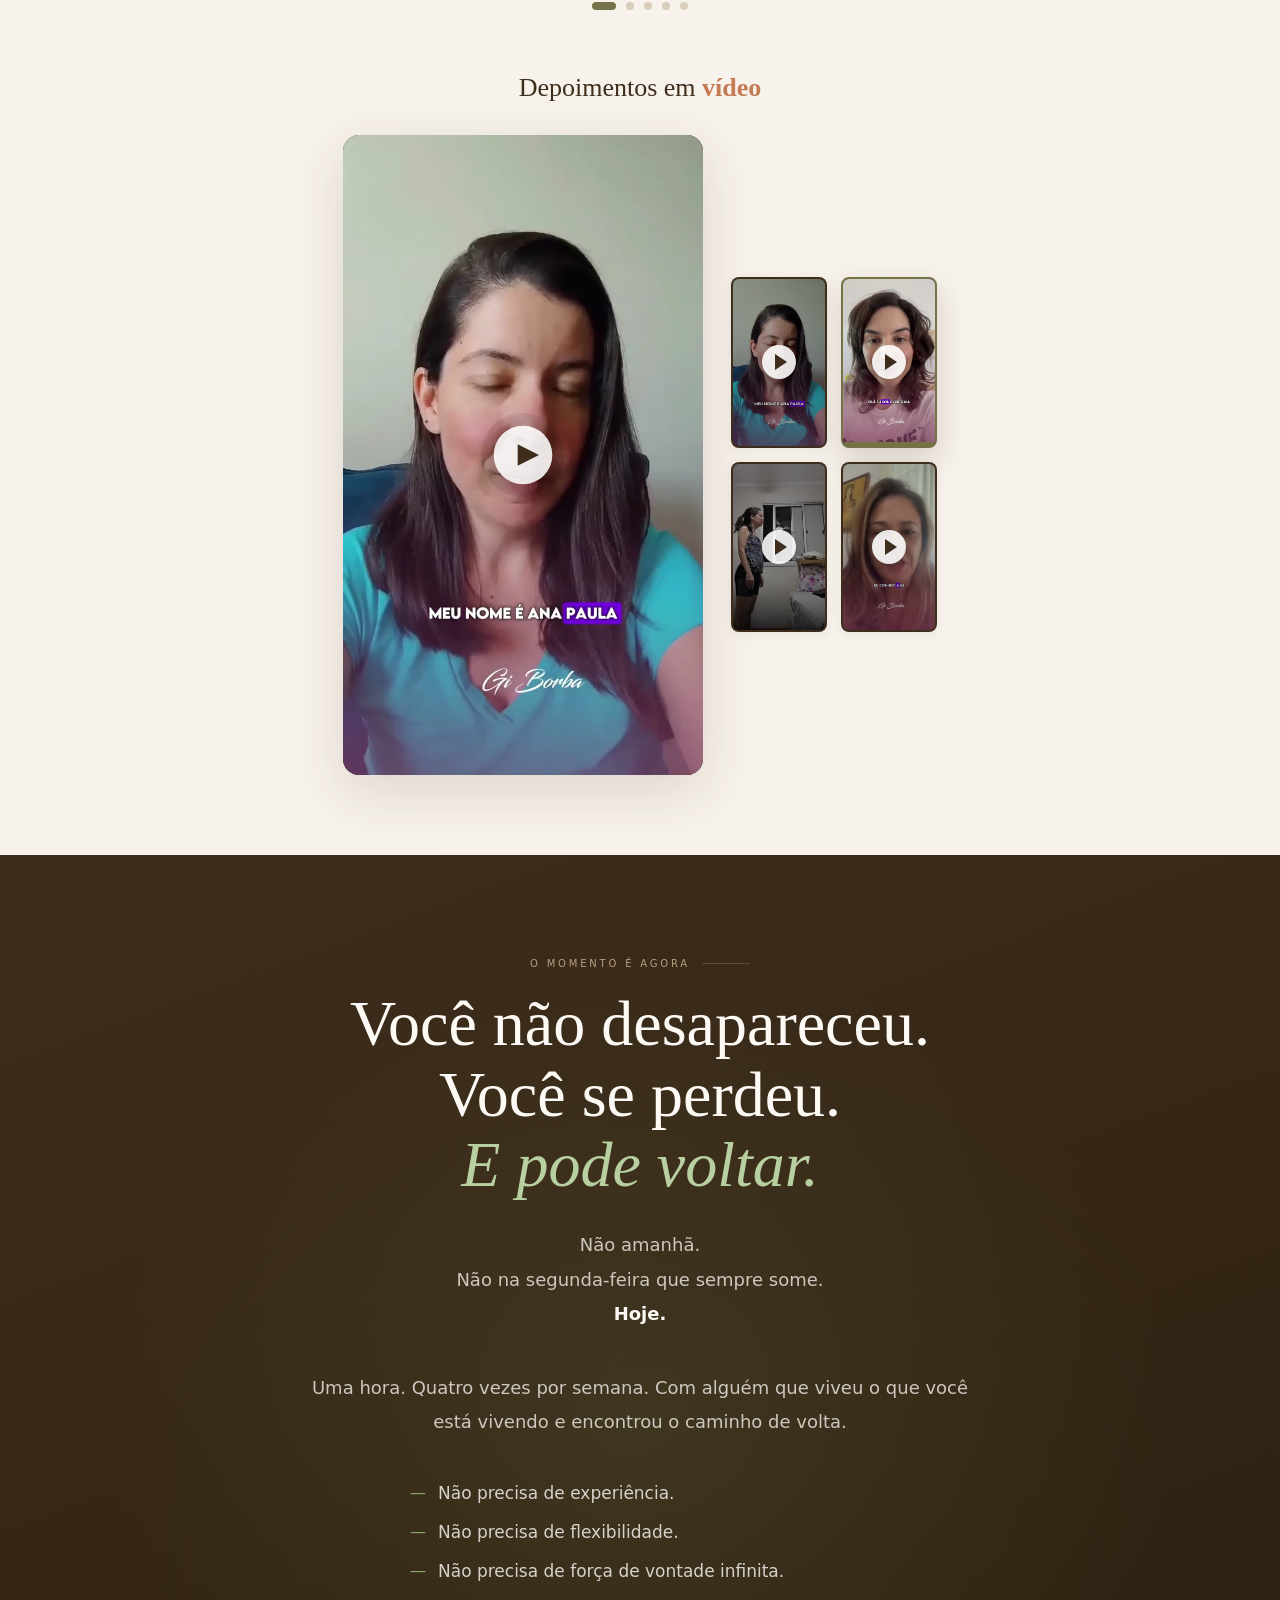
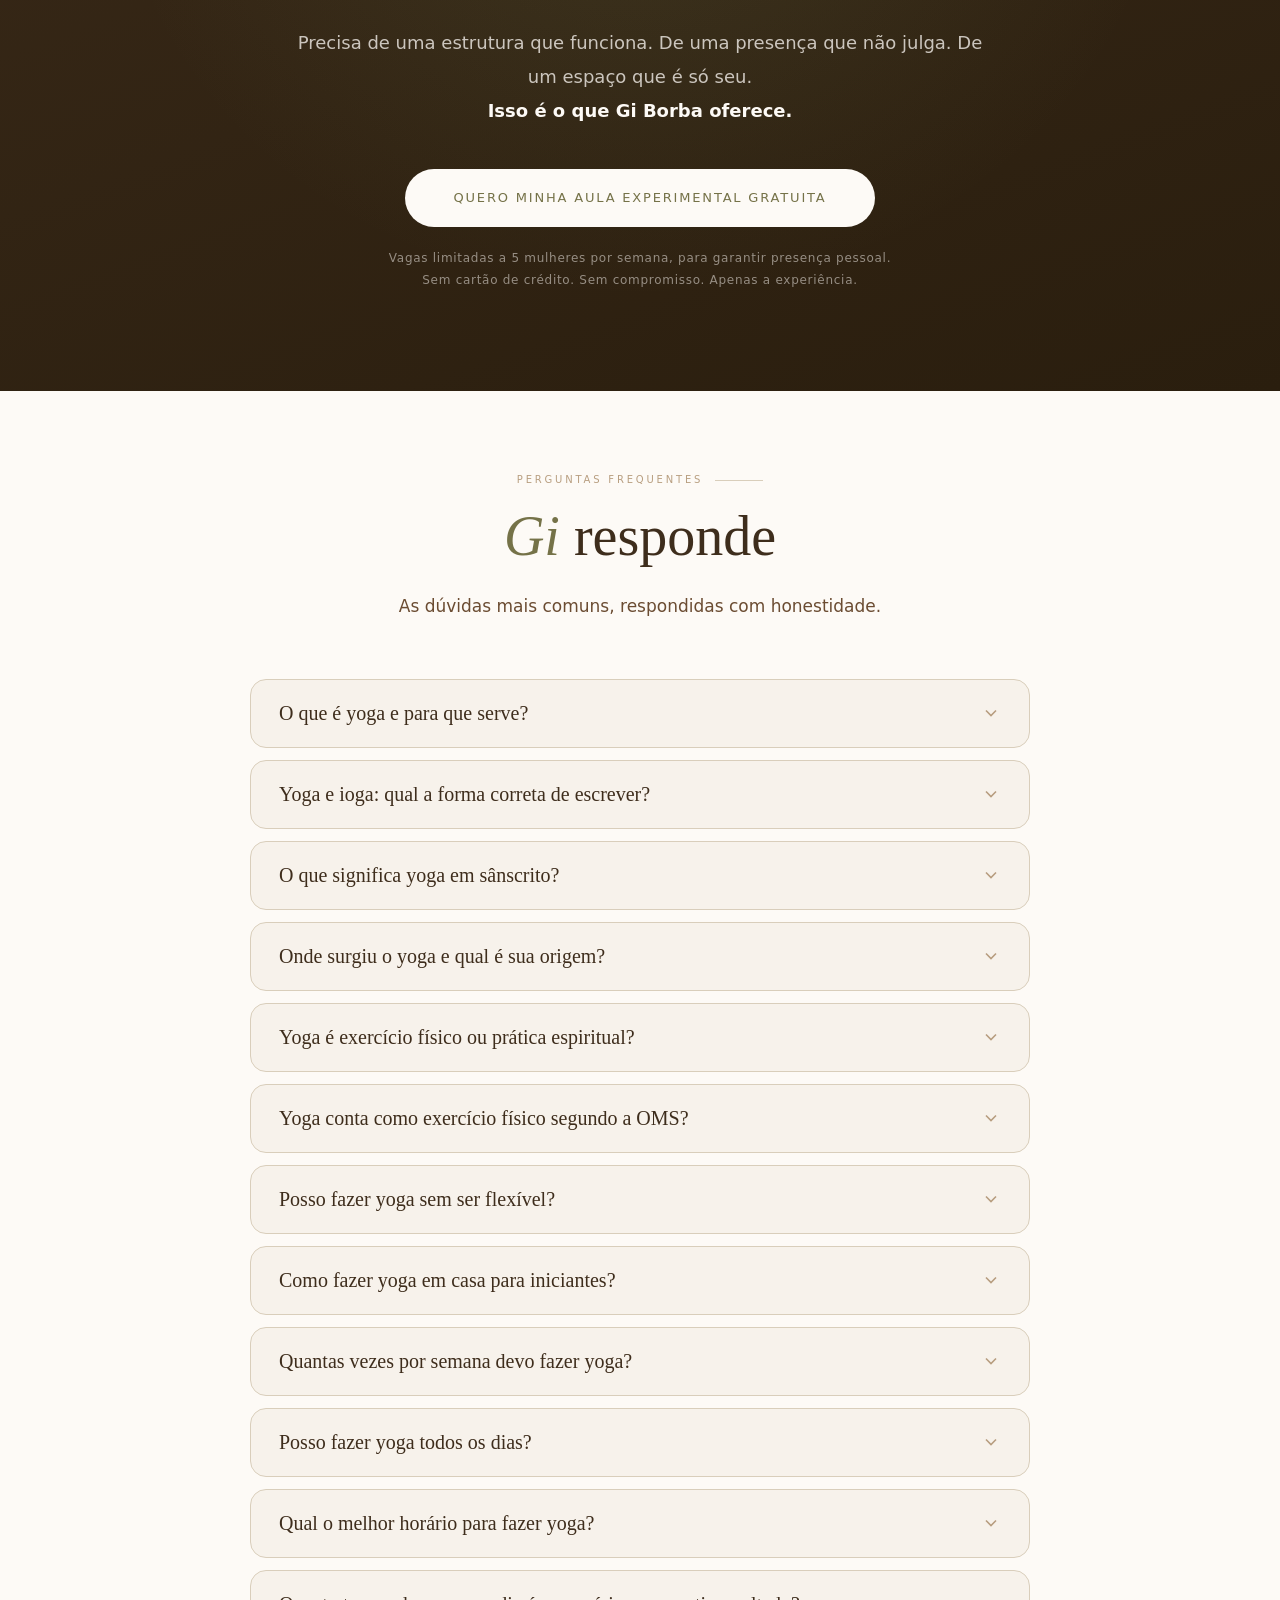
==== commit cfaf3da3: "Refactor code structure for improved readability and maintainability" ====
--- a/index.html
+++ b/index.html
@@ -41,52 +41,461 @@
 
   <!-- Schema: FAQ -->
   <script type="application/ld+json">
-  {
-    "@context": "https://schema.org",
-    "@type": "FAQPage",
-    "mainEntity": [
-      {
-        "@type": "Question",
-        "name": "O que é yoga e para que serve?",
-        "acceptedAnswer": {
-          "@type": "Answer",
-          "text": "Yoga é uma prática que combina posturas físicas, respiração consciente e atenção ao corpo. Serve para reduzir ansiedade, melhorar o sono, aliviar dores crônicas e recuperar a sensação de equilíbrio. Não é religião, não exige flexibilidade e não depende de nenhuma crença espiritual — funciona por biologia, não por misticismo."
-        }
-      },
-      {
-        "@type": "Question",
-        "name": "Posso fazer yoga sem ser flexível?",
-        "acceptedAnswer": {
-          "@type": "Answer",
-          "text": "Sim. Flexibilidade não é pré-requisito para o yoga — é consequência. Quem começa sem flexibilidade tem exatamente o yoga que precisa: adaptado ao corpo que tem hoje. Com prática regular, o tecido conjuntivo cede gradualmente, e a abertura acontece de dentro para fora."
-        }
-      },
-      {
-        "@type": "Question",
-        "name": "Yoga online ao vivo funciona tanto quanto o presencial?",
-        "acceptedAnswer": {
-          "@type": "Answer",
-          "text": "Para a maioria das pessoas, sim — desde que seja ao vivo com professor que vê os alunos, não aula gravada. A correção verbal e visual, a presença, a adaptação em tempo real e a relação com a professora se mantêm integralmente online."
-        }
-      },
-      {
-        "@type": "Question",
-        "name": "Em quanto tempo o yoga produz resultados perceptíveis?",
-        "acceptedAnswer": {
-          "@type": "Answer",
-          "text": "Os primeiros resultados são rápidos: melhora do sono e redução de ansiedade costumam aparecer nas primeiras duas semanas de prática consistente. Flexibilidade e redução de dores crônicas aparecem entre 4 e 8 semanas."
-        }
-      },
-      {
-        "@type": "Question",
-        "name": "É tarde para começar yoga aos 40, 50 ou 60 anos?",
-        "acceptedAnswer": {
-          "@type": "Answer",
-          "text": "Não. O yoga é uma das práticas com menor barreira de entrada para adultos mais velhos. Não há limite de idade para começar, e os benefícios são proporcionalmente maiores para quem começa depois dos 40."
-        }
-      }
-    ]
-  }
+{
+  "@context": "https://schema.org",
+  "@type": "FAQPage",
+  "mainEntity": [
+    {
+      "@type": "Question",
+      "name": "O que é yoga e para que serve?",
+      "acceptedAnswer": {
+        "@type": "Answer",
+        "text": "Yoga é uma prática que combina posturas físicas, respiração consciente e atenção ao corpo. Serve para reduzir ansiedade, melhorar o sono, aliviar dores crônicas e recuperar a sensação de equilíbrio. Não é religião, não exige flexibilidade e não depende de nenhuma crença espiritual — funciona por biologia, não por misticismo."
+      }
+    },
+    {
+      "@type": "Question",
+      "name": "Yoga e ioga: qual a forma correta de escrever?",
+      "acceptedAnswer": {
+        "@type": "Answer",
+        "text": "As duas formas estão corretas em português brasileiro. \"Ioga\" é a grafia aportuguesada, adotada pelo Acordo Ortográfico de 1990. \"Yoga\" é a grafia original em sânscrito e a mais usada no Brasil em contexto cotidiano, profissional e nas buscas online. Ambas se referem à mesma prática."
+      }
+    },
+    {
+      "@type": "Question",
+      "name": "O que significa yoga em sânscrito?",
+      "acceptedAnswer": {
+        "@type": "Answer",
+        "text": "\"Yoga\" vem da raiz sânscrita \"yuj\", que significa unir, conectar, integrar. A tradução mais precisa é \"união\" — a integração entre corpo, mente e respiração. Não é uma tradução poética: é uma descrição literal do que a prática faz fisiologicamente — criar coerência entre sistemas que habitualmente operam em conflito."
+      }
+    },
+    {
+      "@type": "Question",
+      "name": "Onde surgiu o yoga e qual é sua origem?",
+      "acceptedAnswer": {
+        "@type": "Answer",
+        "text": "O yoga surgiu na Índia há mais de 5.000 anos, desenvolvido dentro das tradições filosóficas do subcontinente indiano. Os primeiros registros escritos aparecem nos Vedas, textos sagrados indianos. A sistematização da prática como a conhecemos hoje — com posturas, respiração e meditação integradas — foi compilada por Patañjali nos Yoga Sutras, por volta do ano 400 d.C."
+      }
+    },
+    {
+      "@type": "Question",
+      "name": "Yoga é exercício físico ou prática espiritual?",
+      "acceptedAnswer": {
+        "@type": "Answer",
+        "text": "Yoga é as duas coisas — e também pode ser nenhuma das duas. É uma prática que tem dimensão física (posturas, força, flexibilidade), dimensão mental (atenção, regulação do sistema nervoso) e, para quem escolher, dimensão filosófica ou espiritual. Cada praticante decide até onde quer ir. Os benefícios físicos e mentais estão disponíveis independentemente de qualquer escolha espiritual."
+      }
+    },
+    {
+      "@type": "Question",
+      "name": "Yoga conta como exercício físico segundo a OMS?",
+      "acceptedAnswer": {
+        "@type": "Answer",
+        "text": "Sim. A OMS classifica yoga como atividade física moderada a vigorosa, dependendo da modalidade. Modalidades ativas como Vinyasa e Yoga HIIT atingem frequência cardíaca comparável a uma caminhada acelerada ou corrida leve. Modalidades mais suaves como Hatha e Restaurativo promovem benefícios musculares, de flexibilidade e de regulação do sistema nervoso sem carga cardiovascular intensa."
+      }
+    },
+    {
+      "@type": "Question",
+      "name": "Posso fazer yoga sem ser flexível?",
+      "acceptedAnswer": {
+        "@type": "Answer",
+        "text": "Sim. Flexibilidade não é pré-requisito para o yoga — é consequência. Quem começa sem flexibilidade tem exatamente o yoga que precisa: adaptado ao corpo que tem hoje. Forçar além do que o corpo oferece não acelera o processo — machuca. Com prática regular, o tecido conjuntivo cede gradualmente, e a abertura acontece de dentro para fora."
+      }
+    },
+    {
+      "@type": "Question",
+      "name": "Como fazer yoga em casa para iniciantes?",
+      "acceptedAnswer": {
+        "@type": "Answer",
+        "text": "Para começar yoga em casa: escolha um espaço com área suficiente para deitar de braços abertos, providencie um tapete antiderrapante, vista roupa confortável e conecte-se a uma aula com professor ao vivo. Evitar começar sozinha com vídeos gravados — sem correção de postura em tempo real, é fácil criar hábitos errados que causam dor em vez de alívio."
+      }
+    },
+    {
+      "@type": "Question",
+      "name": "Quantas vezes por semana devo fazer yoga?",
+      "acceptedAnswer": {
+        "@type": "Answer",
+        "text": "Para resultados perceptíveis no sono, na ansiedade e na flexibilidade: duas a três vezes por semana é suficiente para começar. Para quem quer progressão mais rápida em força e mobilidade: quatro vezes ou mais. Praticar uma vez por semana mantém o contato com a prática, mas raramente produz mudanças estruturais no sistema nervoso."
+      }
+    },
+    {
+      "@type": "Question",
+      "name": "Posso fazer yoga todos os dias?",
+      "acceptedAnswer": {
+        "@type": "Answer",
+        "text": "Sim, é possível e benéfico praticar yoga diariamente — com uma condição: variar a intensidade. Dias de prática ativa (Vinyasa, Hatha intenso) devem alternar com dias de prática regenerativa (Yoga Restaurativo, Yoga Nidra, respiração). O erro é manter a mesma intensidade todos os dias, sem deixar o sistema nervoso e o tecido conjuntivo recuperarem."
+      }
+    },
+    {
+      "@type": "Question",
+      "name": "Qual o melhor horário para fazer yoga?",
+      "acceptedAnswer": {
+        "@type": "Answer",
+        "text": "Não existe um horário universalmente melhor — existe o horário que você consegue manter. Dito isso: yoga pela manhã tende a energizar e estabelecer o tom mental do dia. Yoga à tarde ou à noite tende a desacelerar, reduzir a tensão acumulada e preparar o sistema nervoso para o sono. O pior horário é aquele que você nunca consegue respeitar."
+      }
+    },
+    {
+      "@type": "Question",
+      "name": "Quanto tempo de yoga por dia é necessário para sentir resultado?",
+      "acceptedAnswer": {
+        "@type": "Answer",
+        "text": "Sessões de 45 a 60 minutos, duas a três vezes por semana, produzem resultados perceptíveis em duas a quatro semanas — especialmente em qualidade do sono, nível de ansiedade e mobilidade. Os primeiros resultados costumam aparecer antes de qualquer mudança visível no corpo: a cabeça muda antes dos músculos."
+      }
+    },
+    {
+      "@type": "Question",
+      "name": "O que preciso para começar a fazer yoga em casa?",
+      "acceptedAnswer": {
+        "@type": "Answer",
+        "text": "Para começar: um tapete de yoga antiderrapante (6mm de espessura é suficiente), roupa confortável que permita movimento, um espaço de aproximadamente 2m x 1m e conexão à internet para aulas ao vivo. Blocos de yoga e cintos são úteis mas não obrigatórios no início — uma professora experiente adapta as posturas ao que você tem em casa."
+      }
+    },
+    {
+      "@type": "Question",
+      "name": "Yoga ajuda na ansiedade? Existe prova científica?",
+      "acceptedAnswer": {
+        "@type": "Answer",
+        "text": "Sim, e a evidência é robusta. Estudos publicados em periódicos como o Journal of Clinical Psychiatry e o Frontiers in Psychiatry documentam redução significativa de sintomas de ansiedade em praticantes regulares de yoga. O mecanismo é fisiológico: técnicas de respiração ativam o nervo vago, reduzem o cortisol e desaceleram o sistema nervoso autônomo — efeitos mensuráveis em uma única sessão."
+      }
+    },
+    {
+      "@type": "Question",
+      "name": "Yoga melhora a insônia?",
+      "acceptedAnswer": {
+        "@type": "Answer",
+        "text": "Sim. O yoga melhora o sono por dois caminhos complementares: regula os picos de cortisol ao longo do dia e, nas horas antes de dormir, ativa o sistema nervoso parassimpático. Um estudo publicado na Revista Brasileira de Medicina de Família e Comunidade documentou melhora significativa da insônia em mulheres na pós-menopausa com prática regular de yoga. A maioria das praticantes relata melhora perceptível nas primeiras duas semanas."
+      }
+    },
+    {
+      "@type": "Question",
+      "name": "Yoga é bom para a coluna?",
+      "acceptedAnswer": {
+        "@type": "Answer",
+        "text": "Sim — quando praticado com orientação adequada. O yoga atua na dor lombar crônica por múltiplos caminhos: fortalece a musculatura profunda do core, melhora a mobilidade dos quadris e isquiotibiais (que quando encurtados aumentam a pressão lombar) e corrige padrões posturais inadequados. Atenção: fazer yoga sem professor para condições de coluna pode piorar em vez de melhorar — a presença de quem vê e adapta é fundamental."
+      }
+    },
+    {
+      "@type": "Question",
+      "name": "Yoga pode adiar o envelhecimento do cérebro?",
+      "acceptedAnswer": {
+        "@type": "Answer",
+        "text": "Evidências preliminares sugerem que sim. Estudos de neuroimagem publicados no Journal of Alzheimer's Disease e na Frontiers in Aging Neuroscience identificaram maior volume de matéria cinzenta em regiões associadas à memória e ao processamento emocional em praticantes de longa data de yoga e meditação, comparados a não praticantes da mesma faixa etária. A prática regular parece ter efeito neuroprotetor."
+      }
+    },
+    {
+      "@type": "Question",
+      "name": "O que acontece com o corpo quando você faz yoga regularmente?",
+      "acceptedAnswer": {
+        "@type": "Answer",
+        "text": "Com a prática regular, o corpo passa por mudanças progressivas: melhora da qualidade do sono (semanas 1 a 2), redução dos níveis basais de ansiedade (semanas 2 a 6), aumento de flexibilidade e força muscular (semanas 4 a 12), melhora postural (meses 2 a 4) e, em muitos casos, redução de dores crônicas e melhora da composição corporal (meses 3 em diante). O sistema nervoso muda antes do corpo."
+      }
+    },
+    {
+      "@type": "Question",
+      "name": "Yoga pode fazer mal se praticado errado?",
+      "acceptedAnswer": {
+        "@type": "Answer",
+        "text": "Sim. Yoga praticado sem orientação adequada pode causar lesões — especialmente na coluna, joelhos e ombros. Os erros mais comuns são: forçar posturas além do limite atual do corpo, substituir a respiração pelo esforço muscular e copiar posturas de vídeos sem adaptar ao próprio corpo. A presença de uma professora que vê e corrige em tempo real é a principal proteção contra esses riscos."
+      }
+    },
+    {
+      "@type": "Question",
+      "name": "Yoga para burnout: por onde começar?",
+      "acceptedAnswer": {
+        "@type": "Answer",
+        "text": "Para quem está em burnout, o ponto de entrada é o yoga mais suave disponível: Yoga Restaurativo ou Yoga Nidra. Adicionar intensidade a um sistema nervoso esgotado é contraproducente. O objetivo das primeiras semanas não é \"fazer mais\" — é ensinar o sistema nervoso que é seguro parar. Isso, por si só, já é o trabalho mais importante."
+      }
+    },
+    {
+      "@type": "Question",
+      "name": "Yoga pode ser usado como terapia complementar?",
+      "acceptedAnswer": {
+        "@type": "Answer",
+        "text": "Sim, e crescentemente é prescrito como tal. Organizações como a American Psychological Association e o National Institutes of Health reconhecem o yoga como terapia complementar eficaz para ansiedade, depressão leve a moderada, dor crônica, insônia e TEPT. No Brasil, o Ministério da Saúde incluiu práticas integrativas — entre elas o yoga — no SUS em 2017."
+      }
+    },
+    {
+      "@type": "Question",
+      "name": "Yoga para menopausa: alivia os calores e outros sintomas?",
+      "acceptedAnswer": {
+        "@type": "Answer",
+        "text": "Sim. Estudos clínicos documentam redução significativa da frequência e intensidade das ondas de calor em mulheres que praticam yoga regularmente — particularmente técnicas de respiração que ativam o sistema nervoso parassimpático. O yoga também demonstra eficácia para os outros sintomas da menopausa: insônia, oscilações de humor, rigidez articular e ansiedade elevada."
+      }
+    },
+    {
+      "@type": "Question",
+      "name": "É tarde para começar yoga aos 40, 50 ou 60 anos?",
+      "acceptedAnswer": {
+        "@type": "Answer",
+        "text": "Não. O yoga é uma das práticas com menor barreira de entrada para adultos mais velhos. Não há limite de idade para começar, e os benefícios são proporcionalmente maiores para quem começa depois dos 40 — porque é exatamente nessa fase que os principais problemas que o yoga resolve se instalam: insônia, ansiedade, dores articulares, rigidez, esgotamento."
+      }
+    },
+    {
+      "@type": "Question",
+      "name": "Yoga para TPM funciona mesmo?",
+      "acceptedAnswer": {
+        "@type": "Answer",
+        "text": "Sim. Posturas específicas de yoga aliviam cólicas, reduzem a retenção de líquido, estabilizam o humor e diminuem a irritabilidade associada à TPM. O mecanismo inclui estímulo ao sistema linfático, regulação do cortisol e ativação do nervo vago — que contrabalança o estado de hiperativação do sistema nervoso que a queda hormonal pré-menstrual provoca."
+      }
+    },
+    {
+      "@type": "Question",
+      "name": "O que é yoga hormonal e para quem é indicado?",
+      "acceptedAnswer": {
+        "@type": "Answer",
+        "text": "Yoga hormonal é uma prática desenvolvida pela terapeuta brasileira Dinah Rodrigues que combina posturas de yoga, respiração e técnicas de energização com o objetivo de estimular o sistema endócrino feminino. É indicado principalmente para mulheres na perimenopausa e menopausa que buscam aliviar sintomas hormonais de forma complementar. Requer acompanhamento de professora especializada na abordagem."
+      }
+    },
+    {
+      "@type": "Question",
+      "name": "Posso fazer yoga durante a menstruação?",
+      "acceptedAnswer": {
+        "@type": "Answer",
+        "text": "Sim, com adaptações. A prática de yoga durante a menstruação é segura e pode aliviar desconforto — mas deve ser mais suave do que o habitual. A maioria das tradições de yoga recomenda evitar inversões intensas (como parada de cabeça e ombros) durante o fluxo mais intenso. Posturas restaurativas, flexões suaves para frente e respiração abdominal são especialmente benéficas."
+      }
+    },
+    {
+      "@type": "Question",
+      "name": "Yoga pode ajudar com ganho de peso da menopausa?",
+      "acceptedAnswer": {
+        "@type": "Answer",
+        "text": "O yoga contribui para o controle do peso na menopausa por três caminhos: reduz o cortisol cronicamente elevado (que favorece o acúmulo de gordura abdominal), melhora a qualidade do sono (que regula os hormônios da fome) e desenvolve consciência corporal que tende a se transferir para escolhas alimentares mais cuidadosas. Não é uma solução isolada, mas é um componente relevante."
+      }
+    },
+    {
+      "@type": "Question",
+      "name": "Qual tipo de yoga é melhor para iniciantes?",
+      "acceptedAnswer": {
+        "@type": "Answer",
+        "text": "Para a maioria dos adultos que começam do zero, Hatha Yoga é o ponto de entrada mais recomendado: ritmo pausado, posturas mantidas por alguns respirações, espaço para aprender o alinhamento com segurança. Yoga Restaurativo é a segunda opção, especialmente para quem está esgotada ou com dor crônica. Vinyasa é mais adequado para quem já tem alguma base ou vem de prática física regular."
+      }
+    },
+    {
+      "@type": "Question",
+      "name": "O que é yoga nidra e como fazer?",
+      "acceptedAnswer": {
+        "@type": "Answer",
+        "text": "Yoga Nidra é uma prática de relaxamento guiado feita completamente deitada. O praticante é conduzido por voz através de camadas progressivas de consciência corporal, chegando a um estado entre vigília e sono onde o sistema nervoso se restaura profundamente. Uma sessão de 30 minutos é frequentemente descrita como equivalente a 2 a 3 horas de sono em termos de recuperação do sistema nervoso."
+      }
+    },
+    {
+      "@type": "Question",
+      "name": "O que é yin yoga e como é diferente dos outros estilos?",
+      "acceptedAnswer": {
+        "@type": "Answer",
+        "text": "Yin Yoga é uma prática lenta onde cada postura é mantida por 3 a 10 minutos com o corpo relaxado. O alvo não são os músculos — são os tecidos conjuntivos profundos: fáscia, ligamentos e cápsulas articulares. É o único estilo de yoga que trabalha diretamente esse tecido, que não responde ao esforço muscular mas cede sob pressão suave e duradoura."
+      }
+    },
+    {
+      "@type": "Question",
+      "name": "O que é neuroyoga e para quem é indicado?",
+      "acceptedAnswer": {
+        "@type": "Answer",
+        "text": "Neuroyoga é uma abordagem emergente que integra conhecimentos de neurociência à prática do yoga. Em vez de descrever os efeitos apenas pela tradição, o neuroyoga explica o mecanismo — como o cérebro responde ao movimento, à respiração e à atenção — e usa esse mapa para conduzir práticas mais precisas. É indicado especialmente para quem tem ansiedade, burnout ou dificuldade de conexão com práticas mais tradicionais."
+      }
+    },
+    {
+      "@type": "Question",
+      "name": "Qual a diferença entre Hatha e Vinyasa?",
+      "acceptedAnswer": {
+        "@type": "Answer",
+        "text": "Hatha Yoga é pausado — cada postura é mantida por algumas respirações antes de mudar. Vinyasa é fluido — os movimentos fluem sincronizados com a respiração, criando uma sequência contínua. Hatha ensina o alinhamento e a permanência; Vinyasa ensina a fluidez e a presença no movimento. Para iniciantes, Hatha é geralmente mais seguro porque permite mais tempo de aprendizado em cada postura."
+      }
+    },
+    {
+      "@type": "Question",
+      "name": "Qual a diferença entre yoga e pilates?",
+      "acceptedAnswer": {
+        "@type": "Answer",
+        "text": "Yoga e pilates trabalham o corpo de formas complementares mas com ênfases distintas. O pilates foca no fortalecimento do core e na estabilidade postural — é predominantemente físico. O yoga integra respiração, atenção mental e regulação do sistema nervoso além do corpo físico. Pilates é mais indicado para reabilitação e força; yoga, para regulação mental e mobilidade."
+      }
+    },
+    {
+      "@type": "Question",
+      "name": "Yoga pode substituir a musculação?",
+      "acceptedAnswer": {
+        "@type": "Answer",
+        "text": "Depende do objetivo. Para desenvolvimento de força máxima e hipertrofia muscular intensa, não. Para manutenção de força funcional, controle de peso, saúde articular e equilíbrio muscular, o yoga pode ser suficiente — especialmente modalidades mais ativas como Vinyasa e Yoga HIIT. Para a maioria das pessoas, yoga e musculação se complementam melhor do que se substituem."
+      }
+    },
+    {
+      "@type": "Question",
+      "name": "Posso fazer yoga e musculação no mesmo dia?",
+      "acceptedAnswer": {
+        "@type": "Answer",
+        "text": "Sim, com planejamento. A recomendação geral é: yoga antes da musculação (como aquecimento e ativação) ou yoga algumas horas depois (como recuperação). Evitar yoga intenso imediatamente após musculação pesada, porque o tecido muscular fatigado não responde bem a alongamento forçado. Yoga Restaurativo ou Yoga Nidra após musculação, porém, acelera a recuperação."
+      }
+    },
+    {
+      "@type": "Question",
+      "name": "Yoga é considerado cardio?",
+      "acceptedAnswer": {
+        "@type": "Answer",
+        "text": "Depende da modalidade. Vinyasa e Yoga HIIT elevam a frequência cardíaca a zonas de exercício moderado (55 a 70% da frequência máxima) — equivalente a uma caminhada acelerada. Hatha e Restaurativo têm baixo componente cardiovascular. Para os benefícios específicos do exercício aeróbico intenso, o yoga convencional não substitui a corrida ou o ciclismo — mas complementa com o que esses exercícios não oferecem."
+      }
+    },
+    {
+      "@type": "Question",
+      "name": "Yoga é religião?",
+      "acceptedAnswer": {
+        "@type": "Answer",
+        "text": "Não. Yoga tem origens filosóficas nas tradições indianas, mas praticar yoga não exige nenhuma crença religiosa, filiação espiritual ou mudança de cosmovisão. Os benefícios físicos e mentais — redução de ansiedade, melhora do sono, alívio de dores — são disponíveis para qualquer pessoa, independentemente do que acredita. A respiração ativa o nervo vago da mesma forma em ateus e em pessoas de qualquer fé."
+      }
+    },
+    {
+      "@type": "Question",
+      "name": "Cristãos podem praticar yoga?",
+      "acceptedAnswer": {
+        "@type": "Answer",
+        "text": "Do ponto de vista da prática laica, sim. Uma aula de yoga que se restringe ao trabalho físico, à respiração e à regulação do sistema nervoso não entra em conflito com nenhum princípio cristão. A questão relevante é o conteúdo da aula: posturas e respiração não têm afiliação religiosa; mantras, invocações e rituais espirituais específicos podem ser incompatíveis com algumas tradições."
+      }
+    },
+    {
+      "@type": "Question",
+      "name": "O que é yoga secular?",
+      "acceptedAnswer": {
+        "@type": "Answer",
+        "text": "Yoga secular é a prática de yoga focada exclusivamente em seus benefícios físicos e mentais, sem qualquer componente espiritual, filosófico ou ritual. Não há mantras, não há referências a divindades, não há afirmações de fé. O vocabulário é de neurofisiologia e anatomia, não de tradição. É o formato mais adequado para pessoas que querem os benefícios do yoga sem o pacote espiritual."
+      }
+    },
+    {
+      "@type": "Question",
+      "name": "Yoga online ao vivo funciona tanto quanto o presencial?",
+      "acceptedAnswer": {
+        "@type": "Answer",
+        "text": "Para a maioria das pessoas, sim — desde que seja ao vivo com professor que vê os alunos, não aula gravada. A diferença fundamental entre yoga online ao vivo e presencial é apenas o toque físico do professor. A correção verbal e visual, a presença, a adaptação em tempo real e a relação com a professora se mantêm integralmente online. O que não se mantém é o ajuste manual de postura — que muitas tradições de yoga nem utilizam."
+      }
+    },
+    {
+      "@type": "Question",
+      "name": "O que preciso para fazer yoga online ao vivo?",
+      "acceptedAnswer": {
+        "@type": "Answer",
+        "text": "Para participar de uma aula de yoga online ao vivo você precisa: tapete de yoga, espaço de aproximadamente 2m x 1m, roupa confortável, conexão à internet estável e câmera funcionando (para que a professora veja você). A câmera ligada é importante: é através dela que a professora faz as correções de postura em tempo real. Sem câmera, a aula se torna equivalente a um vídeo gravado."
+      }
+    },
+    {
+      "@type": "Question",
+      "name": "A professora consegue corrigir minha postura em uma aula online?",
+      "acceptedAnswer": {
+        "@type": "Answer",
+        "text": "Sim, com precisão surpreendente. A correção verbal guiada visualmente — \"afaste o joelho direito 2 centímetros, sinta o peso distribuir no calcanhar\" — é tão eficaz quanto o ajuste manual para a maioria das posturas. A professora vê o alinhamento, identifica as compensações e guia a correção em tempo real. Isso é fundamentalmente diferente de uma aula gravada, onde a professora fala para uma câmera sem ver ninguém."
+      }
+    },
+    {
+      "@type": "Question",
+      "name": "Como escolher uma professora de yoga online?",
+      "acceptedAnswer": {
+        "@type": "Answer",
+        "text": "Os critérios mais importantes: formação certificada por escola reconhecida (mínimo 200 horas), experiência de ensino comprovada, especialização na modalidade que você busca e — principalmente — a sensação de estar à vontade na presença dela. Nenhum certificado substitui a experiência de fazer uma aula experimental e verificar se o estilo de ensino faz sentido para você."
+      }
+    },
+    {
+      "@type": "Question",
+      "name": "Qual aplicativo ou plataforma usar para aulas de yoga online ao vivo?",
+      "acceptedAnswer": {
+        "@type": "Answer",
+        "text": "A plataforma mais usada para aulas de yoga online ao vivo no Brasil é o Zoom. A experiência com o Zoom é superior a outras plataformas para esse formato porque oferece boa qualidade de vídeo e áudio, permite à professora ver todos os alunos simultaneamente e tem estabilidade comprovada para sessões de 60 a 90 minutos. Google Meet e Teams funcionam mas têm limitações de qualidade de vídeo em grupos maiores."
+      }
+    },
+    {
+      "@type": "Question",
+      "name": "Aulas ao vivo são melhores do que vídeos gravados de yoga?",
+      "acceptedAnswer": {
+        "@type": "Answer",
+        "text": "Para aprendizado e segurança, sim — especialmente para iniciantes. Vídeos gravados são úteis para complementar a prática, revisar posturas ou praticar quando não há aula ao vivo disponível. Mas não substituem a presença de um professor que vê você: sem correção em tempo real, é fácil desenvolver hábitos posturais incorretos sem perceber. A aula ao vivo é proteção — não luxo."
+      }
+    },
+    {
+      "@type": "Question",
+      "name": "Posso fazer yoga na gravidez?",
+      "acceptedAnswer": {
+        "@type": "Answer",
+        "text": "Sim, com acompanhamento qualificado. Yoga na gravidez é seguro e benéfico para a maioria das mulheres — reduz dores lombares, alivia edema, melhora a qualidade do sono e prepara o corpo e a respiração para o parto. A condição essencial é informar à professora sobre a gravidez, semana gestacional e qualquer restrição médica, e praticar exclusivamente sob orientação de professora com formação específica em yoga para gestantes."
+      }
+    },
+    {
+      "@type": "Question",
+      "name": "Posso fazer yoga com dor na lombar?",
+      "acceptedAnswer": {
+        "@type": "Answer",
+        "text": "Depende da origem e intensidade da dor. Para dor lombar crônica sem diagnóstico de hérnia discal aguda ou instabilidade vertebral: yoga é frequentemente recomendado como parte do tratamento — fortalece o core, melhora a mobilidade dos quadris e corrige padrões posturais que sobrecarregam a lombar. Para dor aguda ou com diagnóstico específico: consultar o médico antes de começar."
+      }
+    },
+    {
+      "@type": "Question",
+      "name": "Posso fazer yoga antes de dormir?",
+      "acceptedAnswer": {
+        "@type": "Answer",
+        "text": "Sim — e é uma das aplicações mais eficazes do yoga. Uma prática de 20 a 45 minutos entre 1 e 2 horas antes de dormir, focada em posturas suaves, respiração longa e finalizada com Savasana ou Yoga Nidra, produz redução mensurável nos níveis de cortisol e prepara o sistema nervoso para o sono. Evitar Vinyasa intenso ou Yoga HIIT próximo ao horário de dormir — esses estilos energizam em vez de desacelerar."
+      }
+    },
+    {
+      "@type": "Question",
+      "name": "Posso fazer yoga depois de comer?",
+      "acceptedAnswer": {
+        "@type": "Answer",
+        "text": "O ideal é aguardar pelo menos 2 horas após uma refeição grande e 1 hora após uma refeição leve antes de praticar yoga. Posturas de torção, inversões e flexões abdominais são desconfortáveis e potencialmente prejudiciais com o estômago cheio. Yoga Nidra e meditação são exceções — podem ser feitos com menos intervalo porque não envolvem compressão abdominal."
+      }
+    },
+    {
+      "@type": "Question",
+      "name": "Posso fazer yoga na cadeira?",
+      "acceptedAnswer": {
+        "@type": "Answer",
+        "text": "Sim. Yoga na cadeira — também chamado de Chair Yoga — é uma modalidade adaptada para pessoas com mobilidade reduzida, condições ortopédicas que limitam posturas no chão, ou que passam muito tempo sentadas. Mantém os benefícios essenciais do yoga: respiração consciente, mobilidade articular, atenção ao corpo e regulação do sistema nervoso — sem exigir que o praticante sente ou deite no tapete."
+      }
+    },
+    {
+      "@type": "Question",
+      "name": "Posso fazer yoga gripada ou resfriada?",
+      "acceptedAnswer": {
+        "@type": "Answer",
+        "text": "Depende da intensidade dos sintomas. Sintomas leves — leve congestão, cansaço moderado — admitem uma prática suave: Hatha devagar, Yoga Restaurativo ou Yoga Nidra. Febre, sintomas intensos ou gripe declarada pedem repouso total. O sistema imune em resposta ativa precisa de energia — qualquer prática física a desvia para o músculo em vez de para a defesa."
+      }
+    },
+    {
+      "@type": "Question",
+      "name": "Yoga emagrece?",
+      "acceptedAnswer": {
+        "@type": "Answer",
+        "text": "Yoga contribui para o controle de peso, mas não é primariamente uma prática de emagrecimento. O mecanismo não é principalmente o gasto calórico (uma aula de Hatha queima entre 150 e 300 calorias por hora): é a regulação do cortisol cronicamente elevado — que está diretamente associado ao acúmulo de gordura abdominal — e a melhora da qualidade do sono, que regula os hormônios da fome. A consciência corporal que o yoga desenvolve também tende a influenciar escolhas alimentares."
+      }
+    },
+    {
+      "@type": "Question",
+      "name": "Yoga define o corpo?",
+      "acceptedAnswer": {
+        "@type": "Answer",
+        "text": "Sim, com prática regular e consistente. Modalidades ativas de yoga — Vinyasa, Hatha intenso, Yoga HIIT — desenvolvem força muscular funcional, melhoram o tônus e a postura. O resultado visual é um corpo mais alongado, mais sustentado e com melhor alinhamento. Não é o mesmo resultado da musculação com cargas — é uma definição diferente: mais funcional, mais integrada."
+      }
+    },
+    {
+      "@type": "Question",
+      "name": "Em quanto tempo o yoga produz resultados perceptíveis?",
+      "acceptedAnswer": {
+        "@type": "Answer",
+        "text": "Os primeiros resultados são rápidos: melhora do sono e redução de ansiedade costumam aparecer nas primeiras duas semanas de prática consistente. Flexibilidade e redução de dores crônicas aparecem entre 4 e 8 semanas. Mudanças de força, postura e composição corporal levam de 3 a 6 meses. A ordem importa: o sistema nervoso muda antes do corpo — e essa é frequentemente a mudança mais significativa."
+      }
+    },
+    {
+      "@type": "Question",
+      "name": "Yoga melhora a postura?",
+      "acceptedAnswer": {
+        "@type": "Answer",
+        "text": "Sim — e é uma das mudanças mais universalmente relatadas por praticantes regulares. O yoga fortalece a musculatura profunda da coluna e do core (que sustenta o alinhamento), aumenta a consciência do próprio corpo no espaço e libera as tensões musculares crônicas que tracionam a coluna para fora do eixo. Mudanças posturais perceptíveis costumam aparecer entre 6 e 12 semanas de prática regular."
+      }
+    },
+    {
+      "@type": "Question",
+      "name": "O yoga tem contraindicações?",
+      "acceptedAnswer": {
+        "@type": "Answer",
+        "text": "Yoga tem poucas contraindicações absolutas, mas exige adaptações em algumas condições. Requerem atenção especial: glaucoma (inversões contraindicadas), hérnia discal aguda (posturas que comprimem a coluna adaptadas), gravidez de alto risco (acompanhamento médico antes de iniciar), hipertensão descontrolada (evitar inversões), e cirurgias recentes (aguardar liberação médica). Para todas essas condições, informe a professora antes da primeira aula."
+      }
+    }
+  ]
+}
+
   </script>
 </head>
 
@@ -1032,8 +1441,7 @@
         </div>
 
         <div class="faq-list fade-up" role="list" aria-label="Perguntas frequentes sobre yoga e aulas da Gi Borba">
-
-          <div class="faq-item" role="listitem" id="o-que-e-yoga">
+          <div class="faq-item" role="listitem" id="o-que-e-yoga-e-para-que-serve">
             <button class="faq-question" aria-expanded="false" aria-controls="faq-ans-1" id="faq-q-1">
               O que é yoga e para que serve?
               <svg class="faq-chevron" width="20" height="20" viewBox="0 0 24 24" fill="none" stroke="currentColor"
@@ -1042,161 +1450,785 @@
               </svg>
             </button>
             <div class="faq-answer" id="faq-ans-1" role="region" aria-labelledby="faq-q-1">
-              <p><strong>Yoga é uma prática que combina posturas físicas, respiração consciente e atenção ao corpo.
-                  Serve para reduzir ansiedade, melhorar o sono, aliviar dores crônicas e recuperar a sensação de
-                  equilíbrio.</strong> Não é religião, não exige flexibilidade e não depende de nenhuma crença
-                espiritual — funciona por biologia, não por misticismo. Uma hora de yoga bem conduzida reduz a
-                frequência cardíaca, diminui a pressão arterial e alivia tensões musculares que você carregava sem
-                perceber.</p>
-            </div>
-          </div>
-
-          <div class="faq-item" role="listitem" id="yoga-sem-flexibilidade">
+              <p><strong>Yoga é uma prática que combina posturas físicas, respiração consciente e atenção ao corpo. Serve para reduzir ansiedade, melhorar o sono, aliviar dores crônicas e recuperar a sensação de equilíbrio. Não é religião, não exige flexibilidade e não depende de nenhuma crença espiritual — funciona por biologia, não por misticismo.</strong></p>
+              <p>Quando o sistema nervoso vive em estado crônico de alerta — o que acontece com a maioria das pessoas em rotinas de alta pressão — o corpo acumula tensão que nenhuma atividade convencional consegue desfazer por completo. O yoga atua diretamente nesse sistema: através da respiração controlada e do movimento consciente, ativa o sistema nervoso parassimpático e interrompe o ciclo de cortisol elevado.</p>
+              <p>Do ponto de vista prático: uma hora de yoga bem conduzida reduz a frequência cardíaca, diminui a pressão arterial, melhora a qualidade do sono naquela noite e alivia tensões musculares que a pessoa carregava sem perceber. Com a prática regular, esses efeitos se tornam cumulativos e estruturais.</p>
+            </div>
+          </div>
+
+          <div class="faq-item" role="listitem" id="yoga-e-ioga-qual-a-forma-correta-de-escrever">
             <button class="faq-question" aria-expanded="false" aria-controls="faq-ans-2" id="faq-q-2">
+              Yoga e ioga: qual a forma correta de escrever?
+              <svg class="faq-chevron" width="20" height="20" viewBox="0 0 24 24" fill="none" stroke="currentColor"
+                stroke-width="2" aria-hidden="true">
+                <polyline points="6 9 12 15 18 9" />
+              </svg>
+            </button>
+            <div class="faq-answer" id="faq-ans-2" role="region" aria-labelledby="faq-q-2">
+              <p><strong>As duas formas estão corretas em português brasileiro. "Ioga" é a grafia aportuguesada, adotada pelo Acordo Ortográfico de 1990. "Yoga" é a grafia original em sânscrito e a mais usada no Brasil em contexto cotidiano, profissional e nas buscas online. Ambas se referem à mesma prática.</strong></p>
+              <p>Na prática, "yoga" domina absolutamente o uso real — nas buscas do Google, nas redes sociais, nos estúdios e nas conversas. "Ioga" aparece principalmente em textos formais ou jornalísticos que seguem estritamente o acordo ortográfico. Para fins de comunicação e SEO, "yoga" é o termo a priorizar.</p>
+            </div>
+          </div>
+
+          <div class="faq-item" role="listitem" id="o-que-significa-yoga-em-sanscrito">
+            <button class="faq-question" aria-expanded="false" aria-controls="faq-ans-3" id="faq-q-3">
+              O que significa yoga em sânscrito?
+              <svg class="faq-chevron" width="20" height="20" viewBox="0 0 24 24" fill="none" stroke="currentColor"
+                stroke-width="2" aria-hidden="true">
+                <polyline points="6 9 12 15 18 9" />
+              </svg>
+            </button>
+            <div class="faq-answer" id="faq-ans-3" role="region" aria-labelledby="faq-q-3">
+              <p><strong>"Yoga" vem da raiz sânscrita "yuj", que significa unir, conectar, integrar. A tradução mais precisa é "união" — a integração entre corpo, mente e respiração. Não é uma tradução poética: é uma descrição literal do que a prática faz fisiologicamente — criar coerência entre sistemas que habitualmente operam em conflito.</strong></p>
+              <p>No contexto original, a "união" se referia à integração do indivíduo com o todo — um conceito filosófico profundo. Na prática contemporânea e laica, a mesma palavra descreve algo igualmente real: o estado de coerência interna que emerge quando corpo, respiração e atenção trabalham juntos em vez de em direções opostas.</p>
+            </div>
+          </div>
+
+          <div class="faq-item" role="listitem" id="onde-surgiu-o-yoga-e-qual-e-sua-origem">
+            <button class="faq-question" aria-expanded="false" aria-controls="faq-ans-4" id="faq-q-4">
+              Onde surgiu o yoga e qual é sua origem?
+              <svg class="faq-chevron" width="20" height="20" viewBox="0 0 24 24" fill="none" stroke="currentColor"
+                stroke-width="2" aria-hidden="true">
+                <polyline points="6 9 12 15 18 9" />
+              </svg>
+            </button>
+            <div class="faq-answer" id="faq-ans-4" role="region" aria-labelledby="faq-q-4">
+              <p><strong>O yoga surgiu na Índia há mais de 5.000 anos, desenvolvido dentro das tradições filosóficas do subcontinente indiano. Os primeiros registros escritos aparecem nos Vedas, textos sagrados indianos. A sistematização da prática como a conhecemos hoje — com posturas, respiração e meditação integradas — foi compilada por Patañjali nos Yoga Sutras, por volta do ano 400 d.C.</strong></p>
+              <p>O yoga chegou ao Ocidente no final do século XIX e início do XX, e ao Brasil de forma mais estruturada na segunda metade do século XX. No Brasil, destaca-se a tradição SwáSthya, desenvolvida pelo mestre Caio Miranda, com raiz genuinamente brasileira. Hoje, o yoga praticado no mundo ocidental é majoritariamente focado nos aspectos físicos e de regulação mental — sem necessidade de adesão à filosofia original.</p>
+            </div>
+          </div>
+
+          <div class="faq-item" role="listitem" id="yoga-e-exercicio-fisico-ou-pratica-espiritual">
+            <button class="faq-question" aria-expanded="false" aria-controls="faq-ans-5" id="faq-q-5">
+              Yoga é exercício físico ou prática espiritual?
+              <svg class="faq-chevron" width="20" height="20" viewBox="0 0 24 24" fill="none" stroke="currentColor"
+                stroke-width="2" aria-hidden="true">
+                <polyline points="6 9 12 15 18 9" />
+              </svg>
+            </button>
+            <div class="faq-answer" id="faq-ans-5" role="region" aria-labelledby="faq-q-5">
+              <p><strong>Yoga é as duas coisas — e também pode ser nenhuma das duas. É uma prática que tem dimensão física (posturas, força, flexibilidade), dimensão mental (atenção, regulação do sistema nervoso) e, para quem escolher, dimensão filosófica ou espiritual. Cada praticante decide até onde quer ir. Os benefícios físicos e mentais estão disponíveis independentemente de qualquer escolha espiritual.</strong></p>
+              <p>Classificar yoga como "só exercício físico" seria reduzir. Classificar como "só prática espiritual" seria excluir. A realidade é que yoga é uma tecnologia de integração — entre corpo e mente, entre esforço e descanso, entre o que você faz e o que você sente. Essa integração produz benefícios fisiológicos documentados, independentemente da cosmologia de quem pratica.</p>
+            </div>
+          </div>
+
+          <div class="faq-item" role="listitem" id="yoga-conta-como-exercicio-fisico-segundo-a-oms">
+            <button class="faq-question" aria-expanded="false" aria-controls="faq-ans-6" id="faq-q-6">
+              Yoga conta como exercício físico segundo a OMS?
+              <svg class="faq-chevron" width="20" height="20" viewBox="0 0 24 24" fill="none" stroke="currentColor"
+                stroke-width="2" aria-hidden="true">
+                <polyline points="6 9 12 15 18 9" />
+              </svg>
+            </button>
+            <div class="faq-answer" id="faq-ans-6" role="region" aria-labelledby="faq-q-6">
+              <p><strong>Sim. A OMS classifica yoga como atividade física moderada a vigorosa, dependendo da modalidade. Modalidades ativas como Vinyasa e Yoga HIIT atingem frequência cardíaca comparável a uma caminhada acelerada ou corrida leve. Modalidades mais suaves como Hatha e Restaurativo promovem benefícios musculares, de flexibilidade e de regulação do sistema nervoso sem carga cardiovascular intensa.</strong></p>
+              <p>Para as recomendações globais de atividade física — 150 minutos de atividade moderada por semana — o yoga ao vivo com um professor qualificado conta integralmente. Isso é especialmente relevante para quem tem restrições articulares ou cardiovasculares que limitam outras formas de exercício.</p>
+            </div>
+          </div>
+
+          <div class="faq-item" role="listitem" id="posso-fazer-yoga-sem-ser-flexivel">
+            <button class="faq-question" aria-expanded="false" aria-controls="faq-ans-7" id="faq-q-7">
               Posso fazer yoga sem ser flexível?
               <svg class="faq-chevron" width="20" height="20" viewBox="0 0 24 24" fill="none" stroke="currentColor"
                 stroke-width="2" aria-hidden="true">
                 <polyline points="6 9 12 15 18 9" />
               </svg>
             </button>
-            <div class="faq-answer" id="faq-ans-2" role="region" aria-labelledby="faq-q-2">
-              <p><strong>Sim. Flexibilidade não é pré-requisito para o yoga — é consequência.</strong> Quem começa sem
-                flexibilidade tem exatamente o yoga que precisa: adaptado ao corpo que tem hoje. Forçar além do que o
-                corpo oferece não acelera o processo — machuca. A flexibilidade que você ainda não tem é exatamente o
-                motivo para começar.</p>
-            </div>
-          </div>
-
-          <div class="faq-item" role="listitem" id="frequencia-yoga">
-            <button class="faq-question" aria-expanded="false" aria-controls="faq-ans-3" id="faq-q-3">
+            <div class="faq-answer" id="faq-ans-7" role="region" aria-labelledby="faq-q-7">
+              <p><strong>Sim. Flexibilidade não é pré-requisito para o yoga — é consequência. Quem começa sem flexibilidade tem exatamente o yoga que precisa: adaptado ao corpo que tem hoje. Forçar além do que o corpo oferece não acelera o processo — machuca. Com prática regular, o tecido conjuntivo cede gradualmente, e a abertura acontece de dentro para fora.</strong></p>
+              <p>A imagem do yoga nas redes sociais filtra, por natureza, o que é visualmente impressionante. Corpos rígidos fazendo o melhor que conseguem não rendem engajamento. Esse filtro cria a falsa ideia de que yoga é para quem já é flexível — quando na realidade é o oposto. A flexibilidade que você ainda não tem é exatamente o motivo para começar.</p>
+              <p>Anatomicamente: a rigidez corporal raramente é só muscular. É também uma resposta do sistema nervoso — o músculo recebeu a mensagem de "fique alerta". O yoga trabalha essa camada. Após algumas semanas de prática consistente, a maioria dos iniciantes percebe mudanças não porque o músculo cresceu, mas porque o sistema nervoso aprendeu que é seguro ceder.</p>
+            </div>
+          </div>
+
+          <div class="faq-item" role="listitem" id="como-fazer-yoga-em-casa-para-iniciantes">
+            <button class="faq-question" aria-expanded="false" aria-controls="faq-ans-8" id="faq-q-8">
+              Como fazer yoga em casa para iniciantes?
+              <svg class="faq-chevron" width="20" height="20" viewBox="0 0 24 24" fill="none" stroke="currentColor"
+                stroke-width="2" aria-hidden="true">
+                <polyline points="6 9 12 15 18 9" />
+              </svg>
+            </button>
+            <div class="faq-answer" id="faq-ans-8" role="region" aria-labelledby="faq-q-8">
+              <p><strong>Para começar yoga em casa: escolha um espaço com área suficiente para deitar de braços abertos, providencie um tapete antiderrapante, vista roupa confortável e conecte-se a uma aula com professor ao vivo. Evitar começar sozinha com vídeos gravados — sem correção de postura em tempo real, é fácil criar hábitos errados que causam dor em vez de alívio.</strong></p>
+              <p>O erro mais comum de quem começa em casa é substituir o professor por uma biblioteca de vídeos. Vídeos gravados são úteis para complementar a prática, mas não veem você. Um professor ao vivo vê o alinhamento, percebe a compensação que você faz sem saber, e adapta a aula ao que seu corpo está fazendo naquele dia — não ao que o roteiro previu.</p>
+              <p>Para as primeiras semanas: comece com aulas de 45 a 60 minutos duas ou três vezes por semana. Não pule o descanso final (savasana). Não force posturas que causam dor aguda. E escolha um estilo acessível para iniciantes — Hatha ou Yoga Restaurativo são os pontos de entrada mais adequados para a maioria dos adultos.</p>
+            </div>
+          </div>
+
+          <div class="faq-item" role="listitem" id="quantas-vezes-por-semana-devo-fazer-yoga">
+            <button class="faq-question" aria-expanded="false" aria-controls="faq-ans-9" id="faq-q-9">
               Quantas vezes por semana devo fazer yoga?
               <svg class="faq-chevron" width="20" height="20" viewBox="0 0 24 24" fill="none" stroke="currentColor"
                 stroke-width="2" aria-hidden="true">
                 <polyline points="6 9 12 15 18 9" />
               </svg>
             </button>
-            <div class="faq-answer" id="faq-ans-3" role="region" aria-labelledby="faq-q-3">
-              <p><strong>Para resultados perceptíveis no sono, na ansiedade e na flexibilidade: duas a três vezes por
-                  semana é suficiente para começar.</strong> Para quem quer progressão mais rápida: quatro vezes ou
-                mais. A consistência importa mais do que a intensidade — três sessões por semana durante três meses
-                superam em muito sessões diárias durante três semanas.</p>
-            </div>
-          </div>
-
-          <div class="faq-item" role="listitem" id="yoga-ansiedade">
-            <button class="faq-question" aria-expanded="false" aria-controls="faq-ans-4" id="faq-q-4">
+            <div class="faq-answer" id="faq-ans-9" role="region" aria-labelledby="faq-q-9">
+              <p><strong>Para resultados perceptíveis no sono, na ansiedade e na flexibilidade: duas a três vezes por semana é suficiente para começar. Para quem quer progressão mais rápida em força e mobilidade: quatro vezes ou mais. Praticar uma vez por semana mantém o contato com a prática, mas raramente produz mudanças estruturais no sistema nervoso.</strong></p>
+              <p>A frequência ideal depende do objetivo. Para regulação do sistema nervoso e melhora do sono, a consistência importa mais do que a intensidade: duas sessões por semana durante dois meses superam em muito uma sessão por dia durante duas semanas. O corpo — e especialmente o sistema nervoso — responde a padrões repetidos, não a esforços isolados.</p>
+            </div>
+          </div>
+
+          <div class="faq-item" role="listitem" id="posso-fazer-yoga-todos-os-dias">
+            <button class="faq-question" aria-expanded="false" aria-controls="faq-ans-10" id="faq-q-10">
+              Posso fazer yoga todos os dias?
+              <svg class="faq-chevron" width="20" height="20" viewBox="0 0 24 24" fill="none" stroke="currentColor"
+                stroke-width="2" aria-hidden="true">
+                <polyline points="6 9 12 15 18 9" />
+              </svg>
+            </button>
+            <div class="faq-answer" id="faq-ans-10" role="region" aria-labelledby="faq-q-10">
+              <p><strong>Sim, é possível e benéfico praticar yoga diariamente — com uma condição: variar a intensidade. Dias de prática ativa (Vinyasa, Hatha intenso) devem alternar com dias de prática regenerativa (Yoga Restaurativo, Yoga Nidra, respiração). O erro é manter a mesma intensidade todos os dias, sem deixar o sistema nervoso e o tecido conjuntivo recuperarem.</strong></p>
+              <p>O corpo humano adulto saudável se adapta bem à prática diária de yoga quando a prática é inteligentemente variada. Culturas que praticam yoga diariamente há gerações sabem disso: a manhã começa com uma prática suave de ativação; sessões mais intensas ficam para momentos específicos da semana. Essa variação não é preguiça — é periodização.</p>
+            </div>
+          </div>
+
+          <div class="faq-item" role="listitem" id="qual-o-melhor-horario-para-fazer-yoga">
+            <button class="faq-question" aria-expanded="false" aria-controls="faq-ans-11" id="faq-q-11">
+              Qual o melhor horário para fazer yoga?
+              <svg class="faq-chevron" width="20" height="20" viewBox="0 0 24 24" fill="none" stroke="currentColor"
+                stroke-width="2" aria-hidden="true">
+                <polyline points="6 9 12 15 18 9" />
+              </svg>
+            </button>
+            <div class="faq-answer" id="faq-ans-11" role="region" aria-labelledby="faq-q-11">
+              <p><strong>Não existe um horário universalmente melhor — existe o horário que você consegue manter. Dito isso: yoga pela manhã tende a energizar e estabelecer o tom mental do dia. Yoga à tarde ou à noite tende a desacelerar, reduzir a tensão acumulada e preparar o sistema nervoso para o sono. O pior horário é aquele que você nunca consegue respeitar.</strong></p>
+              <p>Para quem tem dificuldade de dormir: uma aula de Hatha, Restaurativo ou Yoga Nidra entre 18h e 21h produz redução mensurável nos níveis de cortisol antes de dormir. Para quem quer energia e foco pela manhã: uma prática de 30 a 45 minutos antes do café cria um estado de alerta calmo que a cafeína sozinha não consegue replicar.</p>
+            </div>
+          </div>
+
+          <div class="faq-item" role="listitem" id="quanto-tempo-de-yoga-por-dia-e-necessario-para-sentir-resultado">
+            <button class="faq-question" aria-expanded="false" aria-controls="faq-ans-12" id="faq-q-12">
+              Quanto tempo de yoga por dia é necessário para sentir resultado?
+              <svg class="faq-chevron" width="20" height="20" viewBox="0 0 24 24" fill="none" stroke="currentColor"
+                stroke-width="2" aria-hidden="true">
+                <polyline points="6 9 12 15 18 9" />
+              </svg>
+            </button>
+            <div class="faq-answer" id="faq-ans-12" role="region" aria-labelledby="faq-q-12">
+              <p><strong>Sessões de 45 a 60 minutos, duas a três vezes por semana, produzem resultados perceptíveis em duas a quatro semanas — especialmente em qualidade do sono, nível de ansiedade e mobilidade. Os primeiros resultados costumam aparecer antes de qualquer mudança visível no corpo: a cabeça muda antes dos músculos.</strong></p>
+              <p>A ordem de aparecimento dos resultados é previsível: primeiro vem a melhora do sono (semanas 1 a 2). Depois a redução da ansiedade e do nível basal de tensão muscular (semanas 2 a 6). Depois as mudanças de flexibilidade e força (semanas 4 a 12). As mudanças de composição corporal são as últimas a aparecer e as mais dependentes de outros fatores como alimentação e consistência.</p>
+            </div>
+          </div>
+
+          <div class="faq-item" role="listitem" id="o-que-preciso-para-comecar-a-fazer-yoga-em-casa">
+            <button class="faq-question" aria-expanded="false" aria-controls="faq-ans-13" id="faq-q-13">
+              O que preciso para começar a fazer yoga em casa?
+              <svg class="faq-chevron" width="20" height="20" viewBox="0 0 24 24" fill="none" stroke="currentColor"
+                stroke-width="2" aria-hidden="true">
+                <polyline points="6 9 12 15 18 9" />
+              </svg>
+            </button>
+            <div class="faq-answer" id="faq-ans-13" role="region" aria-labelledby="faq-q-13">
+              <p><strong>Para começar: um tapete de yoga antiderrapante (6mm de espessura é suficiente), roupa confortável que permita movimento, um espaço de aproximadamente 2m x 1m e conexão à internet para aulas ao vivo. Blocos de yoga e cintos são úteis mas não obrigatórios no início — uma professora experiente adapta as posturas ao que você tem em casa.</strong></p>
+              <p>O investimento inicial é mínimo. O tapete é o único equipamento verdadeiramente necessário, e um bom tapete de entrada custa entre R$80 e R$150. O que determina o resultado não é o equipamento — é a consistência da prática e a qualidade do acompanhamento. Uma aula ao vivo com correção de postura em tempo real vale mais do que qualquer acessório.</p>
+            </div>
+          </div>
+
+          <div class="faq-item" role="listitem" id="yoga-ajuda-na-ansiedade-existe-prova-cientifica">
+            <button class="faq-question" aria-expanded="false" aria-controls="faq-ans-14" id="faq-q-14">
               Yoga ajuda na ansiedade? Existe prova científica?
               <svg class="faq-chevron" width="20" height="20" viewBox="0 0 24 24" fill="none" stroke="currentColor"
                 stroke-width="2" aria-hidden="true">
                 <polyline points="6 9 12 15 18 9" />
               </svg>
             </button>
-            <div class="faq-answer" id="faq-ans-4" role="region" aria-labelledby="faq-q-4">
-              <p><strong>Sim, e a evidência é robusta.</strong> Estudos publicados no Journal of Clinical Psychiatry
-                documentam redução significativa de sintomas de ansiedade em praticantes regulares. O mecanismo é
-                fisiológico: técnicas de respiração ativam o nervo vago, reduzem o cortisol e desaceleram o sistema
-                nervoso autônomo — efeitos mensuráveis em uma única sessão. A prática consistente recalibra o ponto de
-                equilíbrio do sistema nervoso.</p>
-            </div>
-          </div>
-
-          <div class="faq-item" role="listitem" id="yoga-insonia">
-            <button class="faq-question" aria-expanded="false" aria-controls="faq-ans-5" id="faq-q-5">
+            <div class="faq-answer" id="faq-ans-14" role="region" aria-labelledby="faq-q-14">
+              <p><strong>Sim, e a evidência é robusta. Estudos publicados em periódicos como o Journal of Clinical Psychiatry e o Frontiers in Psychiatry documentam redução significativa de sintomas de ansiedade em praticantes regulares de yoga. O mecanismo é fisiológico: técnicas de respiração ativam o nervo vago, reduzem o cortisol e desaceleram o sistema nervoso autônomo — efeitos mensuráveis em uma única sessão.</strong></p>
+              <p>A diferença entre "fazer yoga uma vez" e "praticar yoga regularmente" é a diferença entre apagar um incêndio e instalar um sistema de prevenção. Uma sessão reduz a ansiedade momentaneamente. A prática consistente recalibra o ponto de equilíbrio do sistema nervoso — o estado que antes exigia esforço começa a ser o estado padrão.</p>
+              <p>Para quem vive em estado crônico de alerta — prazos, responsabilidades que nunca terminam, a sensação de que o corpo nunca desliga — o yoga oferece uma via de saída que não depende de força de vontade: você não precisa "querer relaxar". O sistema nervoso responde ao estímulo da respiração independentemente da intenção consciente.</p>
+            </div>
+          </div>
+
+          <div class="faq-item" role="listitem" id="yoga-melhora-a-insonia">
+            <button class="faq-question" aria-expanded="false" aria-controls="faq-ans-15" id="faq-q-15">
               Yoga melhora a insônia?
               <svg class="faq-chevron" width="20" height="20" viewBox="0 0 24 24" fill="none" stroke="currentColor"
                 stroke-width="2" aria-hidden="true">
                 <polyline points="6 9 12 15 18 9" />
               </svg>
             </button>
-            <div class="faq-answer" id="faq-ans-5" role="region" aria-labelledby="faq-q-5">
-              <p><strong>Sim. O yoga melhora o sono por dois caminhos complementares: regula os picos de cortisol ao
-                  longo do dia e, nas horas antes de dormir, ativa o sistema nervoso parassimpático.</strong> A maioria
-                das alunas nota diferença nas primeiras duas semanas. A insônia mais comum não é a incapacidade de
-                adormecer — é a incapacidade de desligar. O yoga oferece esse sinal ao sistema nervoso.</p>
-            </div>
-          </div>
-
-          <div class="faq-item" role="listitem" id="yoga-coluna">
-            <button class="faq-question" aria-expanded="false" aria-controls="faq-ans-6" id="faq-q-6">
+            <div class="faq-answer" id="faq-ans-15" role="region" aria-labelledby="faq-q-15">
+              <p><strong>Sim. O yoga melhora o sono por dois caminhos complementares: regula os picos de cortisol ao longo do dia e, nas horas antes de dormir, ativa o sistema nervoso parassimpático. Um estudo publicado na Revista Brasileira de Medicina de Família e Comunidade documentou melhora significativa da insônia em mulheres na pós-menopausa com prática regular de yoga. A maioria das praticantes relata melhora perceptível nas primeiras duas semanas.</strong></p>
+              <p>A insônia mais comum não é a incapacidade de adormecer — é a incapacidade de desligar. A mente continua processando o dia depois que o corpo deitou. Isso acontece porque o sistema nervoso nunca recebeu o sinal claro de que o dia terminou. O yoga oferece esse sinal: posturas suaves, respiração longa e o descanso final da aula preparam o sistema nervoso para o descanso de forma que a maioria das outras práticas não consegue.</p>
+            </div>
+          </div>
+
+          <div class="faq-item" role="listitem" id="yoga-e-bom-para-a-coluna">
+            <button class="faq-question" aria-expanded="false" aria-controls="faq-ans-16" id="faq-q-16">
               Yoga é bom para a coluna?
               <svg class="faq-chevron" width="20" height="20" viewBox="0 0 24 24" fill="none" stroke="currentColor"
                 stroke-width="2" aria-hidden="true">
                 <polyline points="6 9 12 15 18 9" />
               </svg>
             </button>
-            <div class="faq-answer" id="faq-ans-6" role="region" aria-labelledby="faq-q-6">
-              <p><strong>Sim — quando praticado com orientação adequada.</strong> O yoga atua na dor lombar crônica por
-                múltiplos caminhos: fortalece a musculatura profunda do core, melhora a mobilidade dos quadris e
-                isquiotibiais e corrige padrões posturais inadequados. Atenção: fazer yoga sem professor para condições
-                de coluna pode piorar em vez de melhorar — a presença de quem vê e adapta é fundamental.</p>
-            </div>
-          </div>
-
-          <div class="faq-item" role="listitem" id="yoga-50-anos">
-            <button class="faq-question" aria-expanded="false" aria-controls="faq-ans-7" id="faq-q-7">
+            <div class="faq-answer" id="faq-ans-16" role="region" aria-labelledby="faq-q-16">
+              <p><strong>Sim — quando praticado com orientação adequada. O yoga atua na dor lombar crônica por múltiplos caminhos: fortalece a musculatura profunda do core, melhora a mobilidade dos quadris e isquiotibiais (que quando encurtados aumentam a pressão lombar) e corrige padrões posturais inadequados. Atenção: fazer yoga sem professor para condições de coluna pode piorar em vez de melhorar — a presença de quem vê e adapta é fundamental.</strong></p>
+              <p>A dor lombar crônica raramente tem uma causa única. É quase sempre uma combinação de músculos enfraquecidos que sobrecarregam as vértebras, tecidos encurtados que distorcem o alinhamento e padrões de movimento inadequados aprendidos ao longo de anos. O yoga endereça todas essas camadas simultaneamente — o que nenhum exercício isolado consegue.</p>
+            </div>
+          </div>
+
+          <div class="faq-item" role="listitem" id="yoga-pode-adiar-o-envelhecimento-do-cerebro">
+            <button class="faq-question" aria-expanded="false" aria-controls="faq-ans-17" id="faq-q-17">
+              Yoga pode adiar o envelhecimento do cérebro?
+              <svg class="faq-chevron" width="20" height="20" viewBox="0 0 24 24" fill="none" stroke="currentColor"
+                stroke-width="2" aria-hidden="true">
+                <polyline points="6 9 12 15 18 9" />
+              </svg>
+            </button>
+            <div class="faq-answer" id="faq-ans-17" role="region" aria-labelledby="faq-q-17">
+              <p><strong>Evidências preliminares sugerem que sim. Estudos de neuroimagem publicados no Journal of Alzheimer's Disease e na Frontiers in Aging Neuroscience identificaram maior volume de matéria cinzenta em regiões associadas à memória e ao processamento emocional em praticantes de longa data de yoga e meditação, comparados a não praticantes da mesma faixa etária. A prática regular parece ter efeito neuroprotetor.</strong></p>
+              <p>O mecanismo proposto envolve a redução crônica do cortisol — que em níveis elevados é neurotóxico para o hipocampo, região crítica para a memória. Ao reduzir o estado de alerta crônico, o yoga protege estruturas cerebrais que o estresse degrada ao longo do tempo. Não é uma cura para o envelhecimento, mas é uma das ferramentas com melhor custo-benefício para preservar a saúde cognitiva.</p>
+            </div>
+          </div>
+
+          <div class="faq-item" role="listitem" id="o-que-acontece-com-o-corpo-quando-voce-faz-yoga-regularmente">
+            <button class="faq-question" aria-expanded="false" aria-controls="faq-ans-18" id="faq-q-18">
+              O que acontece com o corpo quando você faz yoga regularmente?
+              <svg class="faq-chevron" width="20" height="20" viewBox="0 0 24 24" fill="none" stroke="currentColor"
+                stroke-width="2" aria-hidden="true">
+                <polyline points="6 9 12 15 18 9" />
+              </svg>
+            </button>
+            <div class="faq-answer" id="faq-ans-18" role="region" aria-labelledby="faq-q-18">
+              <p><strong>Com a prática regular, o corpo passa por mudanças progressivas: melhora da qualidade do sono (semanas 1 a 2), redução dos níveis basais de ansiedade (semanas 2 a 6), aumento de flexibilidade e força muscular (semanas 4 a 12), melhora postural (meses 2 a 4) e, em muitos casos, redução de dores crônicas e melhora da composição corporal (meses 3 em diante). O sistema nervoso muda antes do corpo.</strong></p>
+              <p>O que a maioria das pessoas não espera: as mudanças mais profundas não são visíveis no espelho. São a sensação de acordar menos tensa, a respiração que ficou mais funda sem que você precisasse lembrar de respirar, a capacidade de notar quando está se sobrecarregando antes que o corpo entre em colapso. Essas mudanças chegam primeiro — e são as que ficam.</p>
+            </div>
+          </div>
+
+          <div class="faq-item" role="listitem" id="yoga-pode-fazer-mal-se-praticado-errado">
+            <button class="faq-question" aria-expanded="false" aria-controls="faq-ans-19" id="faq-q-19">
+              Yoga pode fazer mal se praticado errado?
+              <svg class="faq-chevron" width="20" height="20" viewBox="0 0 24 24" fill="none" stroke="currentColor"
+                stroke-width="2" aria-hidden="true">
+                <polyline points="6 9 12 15 18 9" />
+              </svg>
+            </button>
+            <div class="faq-answer" id="faq-ans-19" role="region" aria-labelledby="faq-q-19">
+              <p><strong>Sim. Yoga praticado sem orientação adequada pode causar lesões — especialmente na coluna, joelhos e ombros. Os erros mais comuns são: forçar posturas além do limite atual do corpo, substituir a respiração pelo esforço muscular e copiar posturas de vídeos sem adaptar ao próprio corpo. A presença de uma professora que vê e corrige em tempo real é a principal proteção contra esses riscos.</strong></p>
+              <p>A maioria das lesões no yoga não ocorre em posturas avançadas — ocorre em posturas aparentemente simples, feitas com alinhamento incorreto de forma repetida. Um joelho que cede para dentro em postura de pé por semanas produz o mesmo dano que uma lesão aguda. Por isso, começar com professor ao vivo — e não com vídeos — é uma decisão de segurança, não de conforto.</p>
+            </div>
+          </div>
+
+          <div class="faq-item" role="listitem" id="yoga-para-burnout-por-onde-comecar">
+            <button class="faq-question" aria-expanded="false" aria-controls="faq-ans-20" id="faq-q-20">
+              Yoga para burnout: por onde começar?
+              <svg class="faq-chevron" width="20" height="20" viewBox="0 0 24 24" fill="none" stroke="currentColor"
+                stroke-width="2" aria-hidden="true">
+                <polyline points="6 9 12 15 18 9" />
+              </svg>
+            </button>
+            <div class="faq-answer" id="faq-ans-20" role="region" aria-labelledby="faq-q-20">
+              <p><strong>Para quem está em burnout, o ponto de entrada é o yoga mais suave disponível: Yoga Restaurativo ou Yoga Nidra. Adicionar intensidade a um sistema nervoso esgotado é contraproducente. O objetivo das primeiras semanas não é "fazer mais" — é ensinar o sistema nervoso que é seguro parar. Isso, por si só, já é o trabalho mais importante.</strong></p>
+              <p>O paradoxo do burnout é que quem mais precisa descansar é quem mais resiste a descansar. A mente esgotada continua gerando tarefas, justificativas e culpa mesmo quando o corpo já não aguenta. O Yoga Restaurativo funciona exatamente nesse contexto porque não pede esforço — pede rendição. E a rendição, praticada de forma estruturada e segura no tapete, começa a se transferir para a vida fora dele.</p>
+            </div>
+          </div>
+
+          <div class="faq-item" role="listitem" id="yoga-pode-ser-usado-como-terapia-complementar">
+            <button class="faq-question" aria-expanded="false" aria-controls="faq-ans-21" id="faq-q-21">
+              Yoga pode ser usado como terapia complementar?
+              <svg class="faq-chevron" width="20" height="20" viewBox="0 0 24 24" fill="none" stroke="currentColor"
+                stroke-width="2" aria-hidden="true">
+                <polyline points="6 9 12 15 18 9" />
+              </svg>
+            </button>
+            <div class="faq-answer" id="faq-ans-21" role="region" aria-labelledby="faq-q-21">
+              <p><strong>Sim, e crescentemente é prescrito como tal. Organizações como a American Psychological Association e o National Institutes of Health reconhecem o yoga como terapia complementar eficaz para ansiedade, depressão leve a moderada, dor crônica, insônia e TEPT. No Brasil, o Ministério da Saúde incluiu práticas integrativas — entre elas o yoga — no SUS em 2017.</strong></p>
+              <p>Terapia complementar significa que o yoga age ao lado de tratamentos convencionais, não no lugar deles. Para quem está em acompanhamento psicológico ou psiquiátrico: o yoga complementa, não substitui. O que ele oferece que a terapia falada não oferece é o acesso ao corpo — à tensão que o sistema nervoso carrega de forma não-verbal e que a conversa sozinha raramente alcança.</p>
+            </div>
+          </div>
+
+          <div class="faq-item" role="listitem" id="yoga-para-menopausa-alivia-os-calores-e-outros-sintomas">
+            <button class="faq-question" aria-expanded="false" aria-controls="faq-ans-22" id="faq-q-22">
+              Yoga para menopausa: alivia os calores e outros sintomas?
+              <svg class="faq-chevron" width="20" height="20" viewBox="0 0 24 24" fill="none" stroke="currentColor"
+                stroke-width="2" aria-hidden="true">
+                <polyline points="6 9 12 15 18 9" />
+              </svg>
+            </button>
+            <div class="faq-answer" id="faq-ans-22" role="region" aria-labelledby="faq-q-22">
+              <p><strong>Sim. Estudos clínicos documentam redução significativa da frequência e intensidade das ondas de calor em mulheres que praticam yoga regularmente — particularmente técnicas de respiração que ativam o sistema nervoso parassimpático. O yoga também demonstra eficácia para os outros sintomas da menopausa: insônia, oscilações de humor, rigidez articular e ansiedade elevada.</strong></p>
+              <p>O mecanismo não é hormonal — o yoga não repõe estrogênio. Mas atua diretamente nos sistemas que o estrogênio regulava: o sistema nervoso autônomo (que controla a temperatura corporal), o sistema límbico (que processa emoções) e o sistema musculoesquelético (que sofre com a perda de elasticidade). Abordar esses sistemas por fora — via respiração, movimento e atenção — produz alívio real e mensurável.</p>
+            </div>
+          </div>
+
+          <div class="faq-item" role="listitem" id="e-tarde-para-comecar-yoga-aos-40-50-ou-60-anos">
+            <button class="faq-question" aria-expanded="false" aria-controls="faq-ans-23" id="faq-q-23">
               É tarde para começar yoga aos 40, 50 ou 60 anos?
               <svg class="faq-chevron" width="20" height="20" viewBox="0 0 24 24" fill="none" stroke="currentColor"
                 stroke-width="2" aria-hidden="true">
                 <polyline points="6 9 12 15 18 9" />
               </svg>
             </button>
-            <div class="faq-answer" id="faq-ans-7" role="region" aria-labelledby="faq-q-7">
-              <p><strong>Não. O yoga é uma das práticas com menor barreira de entrada para adultos mais velhos.</strong>
-                Os benefícios são proporcionalmente maiores para quem começa depois dos 40 — porque é exatamente nessa
-                fase que os principais problemas que o yoga resolve se instalam: insônia, ansiedade, dores articulares,
-                rigidez, esgotamento. As alunas que mais evoluem são, frequentemente, as que chegam depois dos 45.</p>
-            </div>
-          </div>
-
-          <div class="faq-item" role="listitem" id="yoga-online-vs-presencial">
-            <button class="faq-question" aria-expanded="false" aria-controls="faq-ans-8" id="faq-q-8">
+            <div class="faq-answer" id="faq-ans-23" role="region" aria-labelledby="faq-q-23">
+              <p><strong>Não. O yoga é uma das práticas com menor barreira de entrada para adultos mais velhos. Não há limite de idade para começar, e os benefícios são proporcionalmente maiores para quem começa depois dos 40 — porque é exatamente nessa fase que os principais problemas que o yoga resolve se instalam: insônia, ansiedade, dores articulares, rigidez, esgotamento.</strong></p>
+              <p>O corpo de uma mulher de 50 anos que nunca praticou yoga não está "atrasado" — está no ponto de partida. E esse ponto de partida tem vantagens que os 20 anos não tinham: consciência corporal acumulada, motivação real em vez de estética, e disponibilidade para uma prática que exige presença em vez de velocidade. As alunas que mais evoluem são, frequentemente, as que chegam depois dos 45.</p>
+            </div>
+          </div>
+
+          <div class="faq-item" role="listitem" id="yoga-para-tpm-funciona-mesmo">
+            <button class="faq-question" aria-expanded="false" aria-controls="faq-ans-24" id="faq-q-24">
+              Yoga para TPM funciona mesmo?
+              <svg class="faq-chevron" width="20" height="20" viewBox="0 0 24 24" fill="none" stroke="currentColor"
+                stroke-width="2" aria-hidden="true">
+                <polyline points="6 9 12 15 18 9" />
+              </svg>
+            </button>
+            <div class="faq-answer" id="faq-ans-24" role="region" aria-labelledby="faq-q-24">
+              <p><strong>Sim. Posturas específicas de yoga aliviam cólicas, reduzem a retenção de líquido, estabilizam o humor e diminuem a irritabilidade associada à TPM. O mecanismo inclui estímulo ao sistema linfático, regulação do cortisol e ativação do nervo vago — que contrabalança o estado de hiperativação do sistema nervoso que a queda hormonal pré-menstrual provoca.</strong></p>
+              <p>A prática durante a fase pré-menstrual deve ser mais suave do que o habitual: posturas restaurativas, flexões para frente suaves e respirações longas funcionam melhor do que fluxos dinâmicos. Durante a menstruação, a maioria das professoras recomenda evitar inversões intensas — mas manter a prática suave é benéfico, não contraindicado.</p>
+            </div>
+          </div>
+
+          <div class="faq-item" role="listitem" id="o-que-e-yoga-hormonal-e-para-quem-e-indicado">
+            <button class="faq-question" aria-expanded="false" aria-controls="faq-ans-25" id="faq-q-25">
+              O que é yoga hormonal e para quem é indicado?
+              <svg class="faq-chevron" width="20" height="20" viewBox="0 0 24 24" fill="none" stroke="currentColor"
+                stroke-width="2" aria-hidden="true">
+                <polyline points="6 9 12 15 18 9" />
+              </svg>
+            </button>
+            <div class="faq-answer" id="faq-ans-25" role="region" aria-labelledby="faq-q-25">
+              <p><strong>Yoga hormonal é uma prática desenvolvida pela terapeuta brasileira Dinah Rodrigues que combina posturas de yoga, respiração e técnicas de energização com o objetivo de estimular o sistema endócrino feminino. É indicado principalmente para mulheres na perimenopausa e menopausa que buscam aliviar sintomas hormonais de forma complementar. Requer acompanhamento de professora especializada na abordagem.</strong></p>
+              <p>Diferente do yoga convencional, o yoga hormonal tem uma sequência específica e não substituível — as posturas foram escolhidas por seu efeito sobre glândulas específicas. Por isso, é uma das modalidades em que a qualificação da professora é especialmente crítica: não é qualquer aula de yoga que produz os efeitos da abordagem original.</p>
+            </div>
+          </div>
+
+          <div class="faq-item" role="listitem" id="posso-fazer-yoga-durante-a-menstruacao">
+            <button class="faq-question" aria-expanded="false" aria-controls="faq-ans-26" id="faq-q-26">
+              Posso fazer yoga durante a menstruação?
+              <svg class="faq-chevron" width="20" height="20" viewBox="0 0 24 24" fill="none" stroke="currentColor"
+                stroke-width="2" aria-hidden="true">
+                <polyline points="6 9 12 15 18 9" />
+              </svg>
+            </button>
+            <div class="faq-answer" id="faq-ans-26" role="region" aria-labelledby="faq-q-26">
+              <p><strong>Sim, com adaptações. A prática de yoga durante a menstruação é segura e pode aliviar desconforto — mas deve ser mais suave do que o habitual. A maioria das tradições de yoga recomenda evitar inversões intensas (como parada de cabeça e ombros) durante o fluxo mais intenso. Posturas restaurativas, flexões suaves para frente e respiração abdominal são especialmente benéficas.</strong></p>
+              <p>O corpo durante a menstruação está em fase de descida e renovação — não de ascensão e esforço. Adaptar a prática a esse ritmo não é fraqueza, é inteligência corporal. Uma boa professora oferece variações para esse período sem que você precise pedir: ela conhece o ciclo e adapta a aula naturalmente.</p>
+            </div>
+          </div>
+
+          <div class="faq-item" role="listitem" id="yoga-pode-ajudar-com-ganho-de-peso-da-menopausa">
+            <button class="faq-question" aria-expanded="false" aria-controls="faq-ans-27" id="faq-q-27">
+              Yoga pode ajudar com ganho de peso da menopausa?
+              <svg class="faq-chevron" width="20" height="20" viewBox="0 0 24 24" fill="none" stroke="currentColor"
+                stroke-width="2" aria-hidden="true">
+                <polyline points="6 9 12 15 18 9" />
+              </svg>
+            </button>
+            <div class="faq-answer" id="faq-ans-27" role="region" aria-labelledby="faq-q-27">
+              <p><strong>O yoga contribui para o controle do peso na menopausa por três caminhos: reduz o cortisol cronicamente elevado (que favorece o acúmulo de gordura abdominal), melhora a qualidade do sono (que regula os hormônios da fome) e desenvolve consciência corporal que tende a se transferir para escolhas alimentares mais cuidadosas. Não é uma solução isolada, mas é um componente relevante.</strong></p>
+              <p>A redistribuição de gordura que ocorre na menopausa — especialmente o aumento da circunferência abdominal — está diretamente relacionada ao aumento do cortisol e à piora do sono. O yoga endereça ambos simultaneamente. Combinado com acompanhamento nutricional adequado, a prática regular produz diferença mensurável na composição corporal ao longo de 3 a 6 meses.</p>
+            </div>
+          </div>
+
+          <div class="faq-item" role="listitem" id="qual-tipo-de-yoga-e-melhor-para-iniciantes">
+            <button class="faq-question" aria-expanded="false" aria-controls="faq-ans-28" id="faq-q-28">
+              Qual tipo de yoga é melhor para iniciantes?
+              <svg class="faq-chevron" width="20" height="20" viewBox="0 0 24 24" fill="none" stroke="currentColor"
+                stroke-width="2" aria-hidden="true">
+                <polyline points="6 9 12 15 18 9" />
+              </svg>
+            </button>
+            <div class="faq-answer" id="faq-ans-28" role="region" aria-labelledby="faq-q-28">
+              <p><strong>Para a maioria dos adultos que começam do zero, Hatha Yoga é o ponto de entrada mais recomendado: ritmo pausado, posturas mantidas por alguns respirações, espaço para aprender o alinhamento com segurança. Yoga Restaurativo é a segunda opção, especialmente para quem está esgotada ou com dor crônica. Vinyasa é mais adequado para quem já tem alguma base ou vem de prática física regular.</strong></p>
+              <p>A escolha ideal depende do objetivo. Para quem quer aprender o básico sem pressa: Hatha. Para quem precisa de um reset do sistema nervoso: Restaurativo ou Yoga Nidra. Para quem se sente agitada demais para "ficar parada": Vinyasa, que ocupa a mente com o movimento. Para quem tem rigidez articular crônica: Yin Yoga, que trabalha o tecido conjuntivo profundo.</p>
+            </div>
+          </div>
+
+          <div class="faq-item" role="listitem" id="o-que-e-yoga-nidra-e-como-fazer">
+            <button class="faq-question" aria-expanded="false" aria-controls="faq-ans-29" id="faq-q-29">
+              O que é yoga nidra e como fazer?
+              <svg class="faq-chevron" width="20" height="20" viewBox="0 0 24 24" fill="none" stroke="currentColor"
+                stroke-width="2" aria-hidden="true">
+                <polyline points="6 9 12 15 18 9" />
+              </svg>
+            </button>
+            <div class="faq-answer" id="faq-ans-29" role="region" aria-labelledby="faq-q-29">
+              <p><strong>Yoga Nidra é uma prática de relaxamento guiado feita completamente deitada. O praticante é conduzido por voz através de camadas progressivas de consciência corporal, chegando a um estado entre vigília e sono onde o sistema nervoso se restaura profundamente. Uma sessão de 30 minutos é frequentemente descrita como equivalente a 2 a 3 horas de sono em termos de recuperação do sistema nervoso.</strong></p>
+              <p>Para fazer: deite-se em posição confortável (de preferência em savasana, de costas, braços ligeiramente afastados do corpo), feche os olhos e siga a voz da professora. Não é necessário "conseguir não pensar" — pensamentos vêm e vão normalmente. O que muda é a relação com eles: você observa sem seguir. Isso é yoga nidra em prática.</p>
+            </div>
+          </div>
+
+          <div class="faq-item" role="listitem" id="o-que-e-yin-yoga-e-como-e-diferente-dos-outros-estilos">
+            <button class="faq-question" aria-expanded="false" aria-controls="faq-ans-30" id="faq-q-30">
+              O que é yin yoga e como é diferente dos outros estilos?
+              <svg class="faq-chevron" width="20" height="20" viewBox="0 0 24 24" fill="none" stroke="currentColor"
+                stroke-width="2" aria-hidden="true">
+                <polyline points="6 9 12 15 18 9" />
+              </svg>
+            </button>
+            <div class="faq-answer" id="faq-ans-30" role="region" aria-labelledby="faq-q-30">
+              <p><strong>Yin Yoga é uma prática lenta onde cada postura é mantida por 3 a 10 minutos com o corpo relaxado. O alvo não são os músculos — são os tecidos conjuntivos profundos: fáscia, ligamentos e cápsulas articulares. É o único estilo de yoga que trabalha diretamente esse tecido, que não responde ao esforço muscular mas cede sob pressão suave e duradoura.</strong></p>
+              <p>A diferença principal em relação ao Hatha e ao Vinyasa: nesses estilos, você ativa os músculos e trabalha contra a gravidade. No Yin, você relaxa completamente e usa a gravidade a seu favor. A sensação é intensa mas diferente da musculatura: é uma pressão profunda e lenta nas articulações. Para quem tem rigidez articular crônica ou mobilidade reduzida, o Yin Yoga frequentemente produz mais resultado do que qualquer outro estilo.</p>
+            </div>
+          </div>
+
+          <div class="faq-item" role="listitem" id="o-que-e-neuroyoga-e-para-quem-e-indicado">
+            <button class="faq-question" aria-expanded="false" aria-controls="faq-ans-31" id="faq-q-31">
+              O que é neuroyoga e para quem é indicado?
+              <svg class="faq-chevron" width="20" height="20" viewBox="0 0 24 24" fill="none" stroke="currentColor"
+                stroke-width="2" aria-hidden="true">
+                <polyline points="6 9 12 15 18 9" />
+              </svg>
+            </button>
+            <div class="faq-answer" id="faq-ans-31" role="region" aria-labelledby="faq-q-31">
+              <p><strong>Neuroyoga é uma abordagem emergente que integra conhecimentos de neurociência à prática do yoga. Em vez de descrever os efeitos apenas pela tradição, o neuroyoga explica o mecanismo — como o cérebro responde ao movimento, à respiração e à atenção — e usa esse mapa para conduzir práticas mais precisas. É indicado especialmente para quem tem ansiedade, burnout ou dificuldade de conexão com práticas mais tradicionais.</strong></p>
+              <p>O que distingue o neuroyoga é o vocabulário: em vez de "abra o coração para a gratidão", o professor diz "mantenha essa postura mais três respirações porque a tolerância ao desconforto se aprende exatamente assim". O efeito no corpo é idêntico — a via de entrada é diferente. Para quem desconfia do misticismo mas reconhece que o corpo precisa de atenção, é frequentemente a porta de entrada mais eficaz.</p>
+            </div>
+          </div>
+
+          <div class="faq-item" role="listitem" id="qual-a-diferenca-entre-hatha-e-vinyasa">
+            <button class="faq-question" aria-expanded="false" aria-controls="faq-ans-32" id="faq-q-32">
+              Qual a diferença entre Hatha e Vinyasa?
+              <svg class="faq-chevron" width="20" height="20" viewBox="0 0 24 24" fill="none" stroke="currentColor"
+                stroke-width="2" aria-hidden="true">
+                <polyline points="6 9 12 15 18 9" />
+              </svg>
+            </button>
+            <div class="faq-answer" id="faq-ans-32" role="region" aria-labelledby="faq-q-32">
+              <p><strong>Hatha Yoga é pausado — cada postura é mantida por algumas respirações antes de mudar. Vinyasa é fluido — os movimentos fluem sincronizados com a respiração, criando uma sequência contínua. Hatha ensina o alinhamento e a permanência; Vinyasa ensina a fluidez e a presença no movimento. Para iniciantes, Hatha é geralmente mais seguro porque permite mais tempo de aprendizado em cada postura.</strong></p>
+              <p>A escolha entre os dois é também uma questão de temperamento. Quem funciona melhor com estrutura e pause tende a gostar mais do Hatha. Quem precisa de movimento para entrar em quietude — e se sente presa em posturas estáticas — geralmente encontra no Vinyasa a porta de entrada perfeita. Muitos praticantes acabam combinando os dois ao longo da semana.</p>
+            </div>
+          </div>
+
+          <div class="faq-item" role="listitem" id="qual-a-diferenca-entre-yoga-e-pilates">
+            <button class="faq-question" aria-expanded="false" aria-controls="faq-ans-33" id="faq-q-33">
+              Qual a diferença entre yoga e pilates?
+              <svg class="faq-chevron" width="20" height="20" viewBox="0 0 24 24" fill="none" stroke="currentColor"
+                stroke-width="2" aria-hidden="true">
+                <polyline points="6 9 12 15 18 9" />
+              </svg>
+            </button>
+            <div class="faq-answer" id="faq-ans-33" role="region" aria-labelledby="faq-q-33">
+              <p><strong>Yoga e pilates trabalham o corpo de formas complementares mas com ênfases distintas. O pilates foca no fortalecimento do core e na estabilidade postural — é predominantemente físico. O yoga integra respiração, atenção mental e regulação do sistema nervoso além do corpo físico. Pilates é mais indicado para reabilitação e força; yoga, para regulação mental e mobilidade.</strong></p>
+              <p>Ambas as práticas são benéficas e frequentemente se complementam. Quem faz pilates regularmente costuma encontrar no yoga o trabalho de regulação mental e mobilidade que o pilates não oferece. Quem faz yoga frequentemente descobre no pilates um trabalho de fortalecimento muscular mais direcionado. Não é necessário escolher: muitos praticantes alternam as duas ao longo da semana.</p>
+            </div>
+          </div>
+
+          <div class="faq-item" role="listitem" id="yoga-pode-substituir-a-musculacao">
+            <button class="faq-question" aria-expanded="false" aria-controls="faq-ans-34" id="faq-q-34">
+              Yoga pode substituir a musculação?
+              <svg class="faq-chevron" width="20" height="20" viewBox="0 0 24 24" fill="none" stroke="currentColor"
+                stroke-width="2" aria-hidden="true">
+                <polyline points="6 9 12 15 18 9" />
+              </svg>
+            </button>
+            <div class="faq-answer" id="faq-ans-34" role="region" aria-labelledby="faq-q-34">
+              <p><strong>Depende do objetivo. Para desenvolvimento de força máxima e hipertrofia muscular intensa, não. Para manutenção de força funcional, controle de peso, saúde articular e equilíbrio muscular, o yoga pode ser suficiente — especialmente modalidades mais ativas como Vinyasa e Yoga HIIT. Para a maioria das pessoas, yoga e musculação se complementam melhor do que se substituem.</strong></p>
+              <p>O yoga desenvolve o que os praticantes chamam de "força funcional" — a capacidade de sustentar o próprio peso em múltiplas direções, com equilíbrio e controle. Sustenter uma postura de equilíbrio em pé por cinco respirações exige força muscular real, não decorativa. Quem combina yoga com musculação frequentemente percebe melhora no desempenho em ambas as práticas.</p>
+            </div>
+          </div>
+
+          <div class="faq-item" role="listitem" id="posso-fazer-yoga-e-musculacao-no-mesmo-dia">
+            <button class="faq-question" aria-expanded="false" aria-controls="faq-ans-35" id="faq-q-35">
+              Posso fazer yoga e musculação no mesmo dia?
+              <svg class="faq-chevron" width="20" height="20" viewBox="0 0 24 24" fill="none" stroke="currentColor"
+                stroke-width="2" aria-hidden="true">
+                <polyline points="6 9 12 15 18 9" />
+              </svg>
+            </button>
+            <div class="faq-answer" id="faq-ans-35" role="region" aria-labelledby="faq-q-35">
+              <p><strong>Sim, com planejamento. A recomendação geral é: yoga antes da musculação (como aquecimento e ativação) ou yoga algumas horas depois (como recuperação). Evitar yoga intenso imediatamente após musculação pesada, porque o tecido muscular fatigado não responde bem a alongamento forçado. Yoga Restaurativo ou Yoga Nidra após musculação, porém, acelera a recuperação.</strong></p>
+              <p>Para quem treina musculação de manhã e quer fazer yoga à noite: funciona muito bem. O yoga noturno ajuda a remover o estado de tensão muscular e mental que o treino intenso deixa, melhora a qualidade do sono e prepara o corpo para o próximo treino.</p>
+            </div>
+          </div>
+
+          <div class="faq-item" role="listitem" id="yoga-e-considerado-cardio">
+            <button class="faq-question" aria-expanded="false" aria-controls="faq-ans-36" id="faq-q-36">
+              Yoga é considerado cardio?
+              <svg class="faq-chevron" width="20" height="20" viewBox="0 0 24 24" fill="none" stroke="currentColor"
+                stroke-width="2" aria-hidden="true">
+                <polyline points="6 9 12 15 18 9" />
+              </svg>
+            </button>
+            <div class="faq-answer" id="faq-ans-36" role="region" aria-labelledby="faq-q-36">
+              <p><strong>Depende da modalidade. Vinyasa e Yoga HIIT elevam a frequência cardíaca a zonas de exercício moderado (55 a 70% da frequência máxima) — equivalente a uma caminhada acelerada. Hatha e Restaurativo têm baixo componente cardiovascular. Para os benefícios específicos do exercício aeróbico intenso, o yoga convencional não substitui a corrida ou o ciclismo — mas complementa com o que esses exercícios não oferecem.</strong></p>
+              <p>O valor cardíaco do yoga vai além da frequência cardíaca durante a sessão. A redução crônica do cortisol, a melhora da variabilidade da frequência cardíaca (um marcador de saúde cardiovascular) e a regulação da pressão arterial produzidas pela prática regular são benefícios cardiovasculares que nenhuma métrica de "calorias queimadas por hora" captura.</p>
+            </div>
+          </div>
+
+          <div class="faq-item" role="listitem" id="yoga-e-religiao">
+            <button class="faq-question" aria-expanded="false" aria-controls="faq-ans-37" id="faq-q-37">
+              Yoga é religião?
+              <svg class="faq-chevron" width="20" height="20" viewBox="0 0 24 24" fill="none" stroke="currentColor"
+                stroke-width="2" aria-hidden="true">
+                <polyline points="6 9 12 15 18 9" />
+              </svg>
+            </button>
+            <div class="faq-answer" id="faq-ans-37" role="region" aria-labelledby="faq-q-37">
+              <p><strong>Não. Yoga tem origens filosóficas nas tradições indianas, mas praticar yoga não exige nenhuma crença religiosa, filiação espiritual ou mudança de cosmovisão. Os benefícios físicos e mentais — redução de ansiedade, melhora do sono, alívio de dores — são disponíveis para qualquer pessoa, independentemente do que acredita. A respiração ativa o nervo vago da mesma forma em ateus e em pessoas de qualquer fé.</strong></p>
+              <p>A confusão entre yoga e religião tem duas origens: a histórica (yoga nasceu dentro de uma tradição filosófica indiana que inclui conceitos espirituais) e a mercadológica (parte da indústria do bem-estar ocidental adotou uma estética "espiritual" misturada). Numa aula de yoga laica, o que acontece é simplesmente movimento, respiração e atenção ao corpo.</p>
+            </div>
+          </div>
+
+          <div class="faq-item" role="listitem" id="cristaos-podem-praticar-yoga">
+            <button class="faq-question" aria-expanded="false" aria-controls="faq-ans-38" id="faq-q-38">
+              Cristãos podem praticar yoga?
+              <svg class="faq-chevron" width="20" height="20" viewBox="0 0 24 24" fill="none" stroke="currentColor"
+                stroke-width="2" aria-hidden="true">
+                <polyline points="6 9 12 15 18 9" />
+              </svg>
+            </button>
+            <div class="faq-answer" id="faq-ans-38" role="region" aria-labelledby="faq-q-38">
+              <p><strong>Do ponto de vista da prática laica, sim. Uma aula de yoga que se restringe ao trabalho físico, à respiração e à regulação do sistema nervoso não entra em conflito com nenhum princípio cristão. A questão relevante é o conteúdo da aula: posturas e respiração não têm afiliação religiosa; mantras, invocações e rituais espirituais específicos podem ser incompatíveis com algumas tradições.</strong></p>
+              <p>A decisão é pessoal e depende da tradição cristã específica de cada pessoa. Muitas igrejas evangélicas, por exemplo, orientam seus membros a evitar certas práticas associadas ao ocultismo — e algumas incluem yoga nessa categoria. Outras, incluindo setores do catolicismo, reconhecem o yoga como prática corporal neutra. Consultar sua liderança religiosa é o caminho mais honesto do que buscar uma resposta universal.</p>
+            </div>
+          </div>
+
+          <div class="faq-item" role="listitem" id="o-que-e-yoga-secular">
+            <button class="faq-question" aria-expanded="false" aria-controls="faq-ans-39" id="faq-q-39">
+              O que é yoga secular?
+              <svg class="faq-chevron" width="20" height="20" viewBox="0 0 24 24" fill="none" stroke="currentColor"
+                stroke-width="2" aria-hidden="true">
+                <polyline points="6 9 12 15 18 9" />
+              </svg>
+            </button>
+            <div class="faq-answer" id="faq-ans-39" role="region" aria-labelledby="faq-q-39">
+              <p><strong>Yoga secular é a prática de yoga focada exclusivamente em seus benefícios físicos e mentais, sem qualquer componente espiritual, filosófico ou ritual. Não há mantras, não há referências a divindades, não há afirmações de fé. O vocabulário é de neurofisiologia e anatomia, não de tradição. É o formato mais adequado para pessoas que querem os benefícios do yoga sem o pacote espiritual.</strong></p>
+              <p>A distinção é importante porque o yoga secular produz os mesmos benefícios documentados que qualquer outra forma de yoga: a respiração consciente ativa o nervo vago independentemente de qualquer cosmologia. O que muda é o enquadramento — e isso importa para muitas pessoas que chegam com resistência à dimensão espiritual.</p>
+            </div>
+          </div>
+
+          <div class="faq-item" role="listitem" id="yoga-online-ao-vivo-funciona-tanto-quanto-o-presencial">
+            <button class="faq-question" aria-expanded="false" aria-controls="faq-ans-40" id="faq-q-40">
               Yoga online ao vivo funciona tanto quanto o presencial?
               <svg class="faq-chevron" width="20" height="20" viewBox="0 0 24 24" fill="none" stroke="currentColor"
                 stroke-width="2" aria-hidden="true">
                 <polyline points="6 9 12 15 18 9" />
               </svg>
             </button>
-            <div class="faq-answer" id="faq-ans-8" role="region" aria-labelledby="faq-q-8">
-              <p><strong>Para a maioria das pessoas, sim — desde que seja ao vivo com professor que vê os alunos, não
-                  aula gravada.</strong> A correção verbal e visual, a presença, a adaptação em tempo real se mantêm
-                integralmente online. A única diferença é o toque físico do professor. A consistência que o online
-                propicia — sem deslocamento, sem trânsito — frequentemente supera o benefício marginal do presencial.
-              </p>
-            </div>
-          </div>
-
-          <div class="faq-item" role="listitem" id="correcao-postura-online">
-            <button class="faq-question" aria-expanded="false" aria-controls="faq-ans-9" id="faq-q-9">
-              A professora consegue corrigir minha postura em aula online?
-              <svg class="faq-chevron" width="20" height="20" viewBox="0 0 24 24" fill="none" stroke="currentColor"
-                stroke-width="2" aria-hidden="true">
-                <polyline points="6 9 12 15 18 9" />
-              </svg>
-            </button>
-            <div class="faq-answer" id="faq-ans-9" role="region" aria-labelledby="faq-q-9">
-              <p><strong>Sim, com precisão surpreendente.</strong> A correção verbal guiada visualmente — "afaste o
-                joelho direito, sinta o peso distribuir no calcanhar" — é tão eficaz quanto o ajuste manual para a
-                maioria das posturas. A professora vê o alinhamento, identifica as compensações e guia a correção em
-                tempo real. Isso é fundamentalmente diferente de uma aula gravada, onde a professora fala para uma
-                câmera sem ver ninguém.</p>
-            </div>
-          </div>
-
-          <div class="faq-item" role="listitem" id="tempo-resultado-yoga">
-            <button class="faq-question" aria-expanded="false" aria-controls="faq-ans-10" id="faq-q-10">
+            <div class="faq-answer" id="faq-ans-40" role="region" aria-labelledby="faq-q-40">
+              <p><strong>Para a maioria das pessoas, sim — desde que seja ao vivo com professor que vê os alunos, não aula gravada. A diferença fundamental entre yoga online ao vivo e presencial é apenas o toque físico do professor. A correção verbal e visual, a presença, a adaptação em tempo real e a relação com a professora se mantêm integralmente online. O que não se mantém é o ajuste manual de postura — que muitas tradições de yoga nem utilizam.</strong></p>
+              <p>O que muda positivamente no online: a eliminação do deslocamento (que para quatro aulas semanais representa horas recuperadas por mês), a possibilidade de praticar em casa no próprio espaço e a eliminação de barreiras logísticas que interrompem a consistência. Para a maioria das alunas, a consistência que o online propicia supera o benefício marginal do presencial.</p>
+            </div>
+          </div>
+
+          <div class="faq-item" role="listitem" id="o-que-preciso-para-fazer-yoga-online-ao-vivo">
+            <button class="faq-question" aria-expanded="false" aria-controls="faq-ans-41" id="faq-q-41">
+              O que preciso para fazer yoga online ao vivo?
+              <svg class="faq-chevron" width="20" height="20" viewBox="0 0 24 24" fill="none" stroke="currentColor"
+                stroke-width="2" aria-hidden="true">
+                <polyline points="6 9 12 15 18 9" />
+              </svg>
+            </button>
+            <div class="faq-answer" id="faq-ans-41" role="region" aria-labelledby="faq-q-41">
+              <p><strong>Para participar de uma aula de yoga online ao vivo você precisa: tapete de yoga, espaço de aproximadamente 2m x 1m, roupa confortável, conexão à internet estável e câmera funcionando (para que a professora veja você). A câmera ligada é importante: é através dela que a professora faz as correções de postura em tempo real. Sem câmera, a aula se torna equivalente a um vídeo gravado.</strong></p>
+              <p>O espaço ideal tem boa iluminação e posição da câmera que permita à professora ver o corpo inteiro — ou pelo menos o que está sendo trabalhado na postura. Muitas alunas usam o computador sobre uma superfície elevada ou posicionam o celular lateralmente para capturar o corpo de comprido. A professora pode orientar o posicionamento na primeira aula.</p>
+            </div>
+          </div>
+
+          <div class="faq-item" role="listitem" id="a-professora-consegue-corrigir-minha-postura-em-uma-aula-online">
+            <button class="faq-question" aria-expanded="false" aria-controls="faq-ans-42" id="faq-q-42">
+              A professora consegue corrigir minha postura em uma aula online?
+              <svg class="faq-chevron" width="20" height="20" viewBox="0 0 24 24" fill="none" stroke="currentColor"
+                stroke-width="2" aria-hidden="true">
+                <polyline points="6 9 12 15 18 9" />
+              </svg>
+            </button>
+            <div class="faq-answer" id="faq-ans-42" role="region" aria-labelledby="faq-q-42">
+              <p><strong>Sim, com precisão surpreendente. A correção verbal guiada visualmente — "afaste o joelho direito 2 centímetros, sinta o peso distribuir no calcanhar" — é tão eficaz quanto o ajuste manual para a maioria das posturas. A professora vê o alinhamento, identifica as compensações e guia a correção em tempo real. Isso é fundamentalmente diferente de uma aula gravada, onde a professora fala para uma câmera sem ver ninguém.</strong></p>
+              <p>A única correção que o formato online não oferece é o toque físico — o ajuste manual de um ombro, o reposicionamento de um quadril com as mãos. Para a maioria das alunas e da maioria das posturas, essa limitação é marginal. Para condições ortopédicas complexas que exigem reposicionamento manual frequente, uma consulta presencial eventual pode complementar a prática online regular.</p>
+            </div>
+          </div>
+
+          <div class="faq-item" role="listitem" id="como-escolher-uma-professora-de-yoga-online">
+            <button class="faq-question" aria-expanded="false" aria-controls="faq-ans-43" id="faq-q-43">
+              Como escolher uma professora de yoga online?
+              <svg class="faq-chevron" width="20" height="20" viewBox="0 0 24 24" fill="none" stroke="currentColor"
+                stroke-width="2" aria-hidden="true">
+                <polyline points="6 9 12 15 18 9" />
+              </svg>
+            </button>
+            <div class="faq-answer" id="faq-ans-43" role="region" aria-labelledby="faq-q-43">
+              <p><strong>Os critérios mais importantes: formação certificada por escola reconhecida (mínimo 200 horas), experiência de ensino comprovada, especialização na modalidade que você busca e — principalmente — a sensação de estar à vontade na presença dela. Nenhum certificado substitui a experiência de fazer uma aula experimental e verificar se o estilo de ensino faz sentido para você.</strong></p>
+              <p>Avalie também: a professora vê os alunos durante a aula? Adapta as posturas para diferentes corpos e limitações? Oferece suporte fora das aulas? Tem depoimentos verificáveis de alunas? A primeira aula experimental não é só para conhecer o yoga — é para conhecer a professora. A relação com quem ensina é um dos fatores mais determinantes para a consistência da prática.</p>
+            </div>
+          </div>
+
+          <div class="faq-item" role="listitem" id="qual-aplicativo-ou-plataforma-usar-para-aulas-de-yoga-online-ao-vivo">
+            <button class="faq-question" aria-expanded="false" aria-controls="faq-ans-44" id="faq-q-44">
+              Qual aplicativo ou plataforma usar para aulas de yoga online ao vivo?
+              <svg class="faq-chevron" width="20" height="20" viewBox="0 0 24 24" fill="none" stroke="currentColor"
+                stroke-width="2" aria-hidden="true">
+                <polyline points="6 9 12 15 18 9" />
+              </svg>
+            </button>
+            <div class="faq-answer" id="faq-ans-44" role="region" aria-labelledby="faq-q-44">
+              <p><strong>A plataforma mais usada para aulas de yoga online ao vivo no Brasil é o Zoom. A experiência com o Zoom é superior a outras plataformas para esse formato porque oferece boa qualidade de vídeo e áudio, permite à professora ver todos os alunos simultaneamente e tem estabilidade comprovada para sessões de 60 a 90 minutos. Google Meet e Teams funcionam mas têm limitações de qualidade de vídeo em grupos maiores.</strong></p>
+              <p>Para alunas iniciantes no formato online: antes da primeira aula, teste a câmera e o microfone, verifique a velocidade da internet e configure o espaço de prática. A maioria das professoras envia um guia de configuração antes da primeira aula. Não é tecnicamente complexo — e a maioria das dificuldades técnicas se resolve na primeira semana.</p>
+            </div>
+          </div>
+
+          <div class="faq-item" role="listitem" id="aulas-ao-vivo-sao-melhores-do-que-videos-gravados-de-yoga">
+            <button class="faq-question" aria-expanded="false" aria-controls="faq-ans-45" id="faq-q-45">
+              Aulas ao vivo são melhores do que vídeos gravados de yoga?
+              <svg class="faq-chevron" width="20" height="20" viewBox="0 0 24 24" fill="none" stroke="currentColor"
+                stroke-width="2" aria-hidden="true">
+                <polyline points="6 9 12 15 18 9" />
+              </svg>
+            </button>
+            <div class="faq-answer" id="faq-ans-45" role="region" aria-labelledby="faq-q-45">
+              <p><strong>Para aprendizado e segurança, sim — especialmente para iniciantes. Vídeos gravados são úteis para complementar a prática, revisar posturas ou praticar quando não há aula ao vivo disponível. Mas não substituem a presença de um professor que vê você: sem correção em tempo real, é fácil desenvolver hábitos posturais incorretos sem perceber. A aula ao vivo é proteção — não luxo.</strong></p>
+              <p>A dimensão relacional também é irreplicável em vídeo: a professora sabe seu nome, percebe quando você faltou, nota quando algo mudou no seu corpo ou no seu humor. Essa presença — saber que alguém te vê e te espera — é um dos fatores mais subestimados na construção de um hábito consistente de prática.</p>
+            </div>
+          </div>
+
+          <div class="faq-item" role="listitem" id="posso-fazer-yoga-na-gravidez">
+            <button class="faq-question" aria-expanded="false" aria-controls="faq-ans-46" id="faq-q-46">
+              Posso fazer yoga na gravidez?
+              <svg class="faq-chevron" width="20" height="20" viewBox="0 0 24 24" fill="none" stroke="currentColor"
+                stroke-width="2" aria-hidden="true">
+                <polyline points="6 9 12 15 18 9" />
+              </svg>
+            </button>
+            <div class="faq-answer" id="faq-ans-46" role="region" aria-labelledby="faq-q-46">
+              <p><strong>Sim, com acompanhamento qualificado. Yoga na gravidez é seguro e benéfico para a maioria das mulheres — reduz dores lombares, alivia edema, melhora a qualidade do sono e prepara o corpo e a respiração para o parto. A condição essencial é informar à professora sobre a gravidez, semana gestacional e qualquer restrição médica, e praticar exclusivamente sob orientação de professora com formação específica em yoga para gestantes.</strong></p>
+              <p>As restrições variam por trimestre: no primeiro, evitar posições de bruços e inversões intensas; no segundo e terceiro, adaptar posturas em decúbito dorsal para evitar compressão da veia cava. Uma professora com formação específica conhece essas adaptações — não é uma questão de improvisação.</p>
+            </div>
+          </div>
+
+          <div class="faq-item" role="listitem" id="posso-fazer-yoga-com-dor-na-lombar">
+            <button class="faq-question" aria-expanded="false" aria-controls="faq-ans-47" id="faq-q-47">
+              Posso fazer yoga com dor na lombar?
+              <svg class="faq-chevron" width="20" height="20" viewBox="0 0 24 24" fill="none" stroke="currentColor"
+                stroke-width="2" aria-hidden="true">
+                <polyline points="6 9 12 15 18 9" />
+              </svg>
+            </button>
+            <div class="faq-answer" id="faq-ans-47" role="region" aria-labelledby="faq-q-47">
+              <p><strong>Depende da origem e intensidade da dor. Para dor lombar crônica sem diagnóstico de hérnia discal aguda ou instabilidade vertebral: yoga é frequentemente recomendado como parte do tratamento — fortalece o core, melhora a mobilidade dos quadris e corrige padrões posturais que sobrecarregam a lombar. Para dor aguda ou com diagnóstico específico: consultar o médico antes de começar.</strong></p>
+              <p>A informação mais importante: diga à professora sobre a dor antes da aula. Uma professora qualificada saberá quais posturas adaptar, quais evitar e como trabalhar de forma que a prática seja terapêutica em vez de agravar. Começar yoga com dor lombar sem informar a professora é o cenário mais arriscado — mais do que a dor em si.</p>
+            </div>
+          </div>
+
+          <div class="faq-item" role="listitem" id="posso-fazer-yoga-antes-de-dormir">
+            <button class="faq-question" aria-expanded="false" aria-controls="faq-ans-48" id="faq-q-48">
+              Posso fazer yoga antes de dormir?
+              <svg class="faq-chevron" width="20" height="20" viewBox="0 0 24 24" fill="none" stroke="currentColor"
+                stroke-width="2" aria-hidden="true">
+                <polyline points="6 9 12 15 18 9" />
+              </svg>
+            </button>
+            <div class="faq-answer" id="faq-ans-48" role="region" aria-labelledby="faq-q-48">
+              <p><strong>Sim — e é uma das aplicações mais eficazes do yoga. Uma prática de 20 a 45 minutos entre 1 e 2 horas antes de dormir, focada em posturas suaves, respiração longa e finalizada com Savasana ou Yoga Nidra, produz redução mensurável nos níveis de cortisol e prepara o sistema nervoso para o sono. Evitar Vinyasa intenso ou Yoga HIIT próximo ao horário de dormir — esses estilos energizam em vez de desacelerar.</strong></p>
+              <p>Para quem tem dificuldade de "desligar" antes de dormir, o yoga noturno funciona como uma transição ritualizada entre o dia e a noite. O corpo aprende, com a repetição, que essa sequência de movimentos e respiração sinaliza que o dia terminou. Com o tempo, a própria entrada no tapete já começa a desacelerar o sistema nervoso.</p>
+            </div>
+          </div>
+
+          <div class="faq-item" role="listitem" id="posso-fazer-yoga-depois-de-comer">
+            <button class="faq-question" aria-expanded="false" aria-controls="faq-ans-49" id="faq-q-49">
+              Posso fazer yoga depois de comer?
+              <svg class="faq-chevron" width="20" height="20" viewBox="0 0 24 24" fill="none" stroke="currentColor"
+                stroke-width="2" aria-hidden="true">
+                <polyline points="6 9 12 15 18 9" />
+              </svg>
+            </button>
+            <div class="faq-answer" id="faq-ans-49" role="region" aria-labelledby="faq-q-49">
+              <p><strong>O ideal é aguardar pelo menos 2 horas após uma refeição grande e 1 hora após uma refeição leve antes de praticar yoga. Posturas de torção, inversões e flexões abdominais são desconfortáveis e potencialmente prejudiciais com o estômago cheio. Yoga Nidra e meditação são exceções — podem ser feitos com menos intervalo porque não envolvem compressão abdominal.</strong></p>
+              <p>A recomendação não é por superstição: é anatomia. O diafragma, que é fundamental para a respiração consciente no yoga, tem mobilidade reduzida quando o estômago está cheio. Além disso, as torções e compressões abdominais que o yoga inclui podem causar náusea ou refluxo quando feitas com digestão em andamento.</p>
+            </div>
+          </div>
+
+          <div class="faq-item" role="listitem" id="posso-fazer-yoga-na-cadeira">
+            <button class="faq-question" aria-expanded="false" aria-controls="faq-ans-50" id="faq-q-50">
+              Posso fazer yoga na cadeira?
+              <svg class="faq-chevron" width="20" height="20" viewBox="0 0 24 24" fill="none" stroke="currentColor"
+                stroke-width="2" aria-hidden="true">
+                <polyline points="6 9 12 15 18 9" />
+              </svg>
+            </button>
+            <div class="faq-answer" id="faq-ans-50" role="region" aria-labelledby="faq-q-50">
+              <p><strong>Sim. Yoga na cadeira — também chamado de Chair Yoga — é uma modalidade adaptada para pessoas com mobilidade reduzida, condições ortopédicas que limitam posturas no chão, ou que passam muito tempo sentadas. Mantém os benefícios essenciais do yoga: respiração consciente, mobilidade articular, atenção ao corpo e regulação do sistema nervoso — sem exigir que o praticante sente ou deite no tapete.</strong></p>
+              <p>É especialmente indicado para quem trabalha muitas horas sentada, para idosos com dificuldade de se sentar no chão, e como alternativa para dias em que o corpo não permite a prática completa. Muitas posturas de yoga têm versões igualmente eficazes realizadas na cadeira — e algumas são mais acessíveis dessa forma do que no tapete.</p>
+            </div>
+          </div>
+
+          <div class="faq-item" role="listitem" id="posso-fazer-yoga-gripada-ou-resfriada">
+            <button class="faq-question" aria-expanded="false" aria-controls="faq-ans-51" id="faq-q-51">
+              Posso fazer yoga gripada ou resfriada?
+              <svg class="faq-chevron" width="20" height="20" viewBox="0 0 24 24" fill="none" stroke="currentColor"
+                stroke-width="2" aria-hidden="true">
+                <polyline points="6 9 12 15 18 9" />
+              </svg>
+            </button>
+            <div class="faq-answer" id="faq-ans-51" role="region" aria-labelledby="faq-q-51">
+              <p><strong>Depende da intensidade dos sintomas. Sintomas leves — leve congestão, cansaço moderado — admitem uma prática suave: Hatha devagar, Yoga Restaurativo ou Yoga Nidra. Febre, sintomas intensos ou gripe declarada pedem repouso total. O sistema imune em resposta ativa precisa de energia — qualquer prática física a desvia para o músculo em vez de para a defesa.</strong></p>
+              <p>Há posturas que podem auxiliar na recuperação de resfriados leves — especialmente inversões suaves como "pernas na parede" e práticas de respiração que facilitam a drenagem nasal. Mas o julgamento deve ser honesto: se o corpo está pedindo descanso, yoga "suave" é repouso — não o tapete.</p>
+            </div>
+          </div>
+
+          <div class="faq-item" role="listitem" id="yoga-emagrece">
+            <button class="faq-question" aria-expanded="false" aria-controls="faq-ans-52" id="faq-q-52">
+              Yoga emagrece?
+              <svg class="faq-chevron" width="20" height="20" viewBox="0 0 24 24" fill="none" stroke="currentColor"
+                stroke-width="2" aria-hidden="true">
+                <polyline points="6 9 12 15 18 9" />
+              </svg>
+            </button>
+            <div class="faq-answer" id="faq-ans-52" role="region" aria-labelledby="faq-q-52">
+              <p><strong>Yoga contribui para o controle de peso, mas não é primariamente uma prática de emagrecimento. O mecanismo não é principalmente o gasto calórico (uma aula de Hatha queima entre 150 e 300 calorias por hora): é a regulação do cortisol cronicamente elevado — que está diretamente associado ao acúmulo de gordura abdominal — e a melhora da qualidade do sono, que regula os hormônios da fome. A consciência corporal que o yoga desenvolve também tende a influenciar escolhas alimentares.</strong></p>
+              <p>Para quem pratica yoga com regularidade: a maioria não relata perda de peso expressiva nas primeiras semanas, mas relata mudança na relação com o próprio corpo — e com a comida. Isso se traduz, ao longo de meses, em hábitos que sustentam um peso mais saudável de forma muito mais duradoura do que qualquer dieta de curto prazo.</p>
+            </div>
+          </div>
+
+          <div class="faq-item" role="listitem" id="yoga-define-o-corpo">
+            <button class="faq-question" aria-expanded="false" aria-controls="faq-ans-53" id="faq-q-53">
+              Yoga define o corpo?
+              <svg class="faq-chevron" width="20" height="20" viewBox="0 0 24 24" fill="none" stroke="currentColor"
+                stroke-width="2" aria-hidden="true">
+                <polyline points="6 9 12 15 18 9" />
+              </svg>
+            </button>
+            <div class="faq-answer" id="faq-ans-53" role="region" aria-labelledby="faq-q-53">
+              <p><strong>Sim, com prática regular e consistente. Modalidades ativas de yoga — Vinyasa, Hatha intenso, Yoga HIIT — desenvolvem força muscular funcional, melhoram o tônus e a postura. O resultado visual é um corpo mais alongado, mais sustentado e com melhor alinhamento. Não é o mesmo resultado da musculação com cargas — é uma definição diferente: mais funcional, mais integrada.</strong></p>
+              <p>O que mais transforma a aparência no yoga não é o músculo isolado — é a postura. Uma coluna mais ereta, ombros naturalmente afastados das orelhas e quadril bem alinhado mudam silhueta e presença de forma que nenhum exercício de foco muscular isolado consegue. E essa mudança postural começa a aparecer bem antes de qualquer mudança na composição corporal.</p>
+            </div>
+          </div>
+
+          <div class="faq-item" role="listitem" id="em-quanto-tempo-o-yoga-produz-resultados-perceptiveis">
+            <button class="faq-question" aria-expanded="false" aria-controls="faq-ans-54" id="faq-q-54">
               Em quanto tempo o yoga produz resultados perceptíveis?
               <svg class="faq-chevron" width="20" height="20" viewBox="0 0 24 24" fill="none" stroke="currentColor"
                 stroke-width="2" aria-hidden="true">
                 <polyline points="6 9 12 15 18 9" />
               </svg>
             </button>
-            <div class="faq-answer" id="faq-ans-10" role="region" aria-labelledby="faq-q-10">
-              <p><strong>Os primeiros resultados são rápidos: melhora do sono e redução de ansiedade costumam aparecer
-                  nas primeiras duas semanas.</strong> Flexibilidade e redução de dores crônicas aparecem entre 4 e 8
-                semanas. Mudanças de força, postura e composição corporal levam de 3 a 6 meses. A ordem importa: o
-                sistema nervoso muda antes do corpo — e essa é frequentemente a mudança mais significativa.</p>
-            </div>
-          </div>
+            <div class="faq-answer" id="faq-ans-54" role="region" aria-labelledby="faq-q-54">
+              <p><strong>Os primeiros resultados são rápidos: melhora do sono e redução de ansiedade costumam aparecer nas primeiras duas semanas de prática consistente. Flexibilidade e redução de dores crônicas aparecem entre 4 e 8 semanas. Mudanças de força, postura e composição corporal levam de 3 a 6 meses. A ordem importa: o sistema nervoso muda antes do corpo — e essa é frequentemente a mudança mais significativa.</strong></p>
+              <p>A variável mais determinante não é a intensidade da prática — é a consistência. Três sessões por semana durante três meses produzem resultados incomparavelmente maiores do que sessões diárias durante três semanas. O corpo responde a padrões repetidos, não a esforços concentrados.</p>
+            </div>
+          </div>
+
+          <div class="faq-item" role="listitem" id="yoga-melhora-a-postura">
+            <button class="faq-question" aria-expanded="false" aria-controls="faq-ans-55" id="faq-q-55">
+              Yoga melhora a postura?
+              <svg class="faq-chevron" width="20" height="20" viewBox="0 0 24 24" fill="none" stroke="currentColor"
+                stroke-width="2" aria-hidden="true">
+                <polyline points="6 9 12 15 18 9" />
+              </svg>
+            </button>
+            <div class="faq-answer" id="faq-ans-55" role="region" aria-labelledby="faq-q-55">
+              <p><strong>Sim — e é uma das mudanças mais universalmente relatadas por praticantes regulares. O yoga fortalece a musculatura profunda da coluna e do core (que sustenta o alinhamento), aumenta a consciência do próprio corpo no espaço e libera as tensões musculares crônicas que tracionam a coluna para fora do eixo. Mudanças posturais perceptíveis costumam aparecer entre 6 e 12 semanas de prática regular.</strong></p>
+              <p>A melhora postural no yoga não vem de "tentar ficar ereta" com esforço — vem de fortalecer o que sustenta a postura sem esforço. Quando o core funciona corretamente, a coluna se alinha naturalmente. Quando os ombros liberam a tensão crônica, eles caem no lugar certo sem que você precise lembrá-los. O yoga treina a postura pela raiz, não pelo sintoma.</p>
+            </div>
+          </div>
+
+          <div class="faq-item" role="listitem" id="o-yoga-tem-contraindicacoes">
+            <button class="faq-question" aria-expanded="false" aria-controls="faq-ans-56" id="faq-q-56">
+              O yoga tem contraindicações?
+              <svg class="faq-chevron" width="20" height="20" viewBox="0 0 24 24" fill="none" stroke="currentColor"
+                stroke-width="2" aria-hidden="true">
+                <polyline points="6 9 12 15 18 9" />
+              </svg>
+            </button>
+            <div class="faq-answer" id="faq-ans-56" role="region" aria-labelledby="faq-q-56">
+              <p><strong>Yoga tem poucas contraindicações absolutas, mas exige adaptações em algumas condições. Requerem atenção especial: glaucoma (inversões contraindicadas), hérnia discal aguda (posturas que comprimem a coluna adaptadas), gravidez de alto risco (acompanhamento médico antes de iniciar), hipertensão descontrolada (evitar inversões), e cirurgias recentes (aguardar liberação médica). Para todas essas condições, informe a professora antes da primeira aula.</strong></p>
+              <p>A regra geral: se você tem uma condição médica diagnosticada, informe a professora antes de começar. Uma professora qualificada conhece as adaptações necessárias e pode conduzir a prática de forma segura — ou indicar quando o clearance médico é necessário antes de iniciar. Yoga praticado com informação adequada tem perfil de segurança excelente.</p>
+            </div>
+          </div>
+
 
         </div>
       </div>
@@ -1220,12 +2252,14 @@
         <button class="glos-cat-btn" data-cat="conceito" aria-pressed="false">Conceito</button>
         <button class="glos-cat-btn" data-cat="pratica" aria-pressed="false">Prática</button>
         <button class="glos-cat-btn" data-cat="modalidade" aria-pressed="false">Modalidades</button>
+        <button class="glos-cat-btn" data-cat="mitos" aria-pressed="false">Mitos</button>
+        <button class="glos-cat-btn" data-cat="formato" aria-pressed="false">Formato</button>
         <button class="glos-cat-btn" data-cat="beneficio" aria-pressed="false">Benefícios</button>
       </div>
 
       <div class="glossario-grid" role="list" aria-label="Glossário de yoga">
 
-        <article class="glos-card fade-up" data-cat="conceito" role="listitem" id="o-que-e-yoga-glos"
+        <article class="glos-card fade-up" data-cat="conceito" role="listitem" id="o-que-e-yoga"
           aria-labelledby="glos-yoga">
           <div class="glos-card-head">
             <h3 class="glos-term" id="glos-yoga">Yoga</h3>
@@ -1297,7 +2331,7 @@
         <article class="glos-card fade-up fade-up-delay-1" data-cat="modalidade" role="listitem" id="vinyasa"
           aria-labelledby="glos-vinyasa">
           <div class="glos-card-head">
-            <h3 class="glos-term" id="glos-vinyasa">Vinyasa</h3>
+            <h3 class="glos-term" id="glos-vinyasa">Vinyasa Yoga</h3>
             <span class="glos-cat-tag">Modalidade</span>
           </div>
           <div class="glos-card-body">
@@ -1332,6 +2366,33 @@
             <p>Em vez de buscar a forma correta de uma postura, pergunta: como você sente isso? Especialmente eficaz
               para liberar tensões crônicas que têm raiz emocional — os ombros que nunca abaixam, o maxilar sempre
               contraído.</p>
+          </div>
+        </article>
+
+        <article class="glos-card fade-up" data-cat="modalidade" role="listitem" id="swasthya"
+          aria-labelledby="glos-swasthya">
+          <div class="glos-card-head">
+            <h3 class="glos-term" id="glos-swasthya">SwáSthya Yoga</h3>
+            <span class="glos-cat-tag">Modalidade</span>
+          </div>
+          <div class="glos-card-body">
+            <p class="glos-definition">Tradição de yoga com raiz brasileira, estruturada em postura, respiração,
+              relaxamento e autoconhecimento.</p>
+            <p>O nome significa "aquele que está estabelecido em si mesmo". A proposta é terapêutica e integral: o
+              praticante não sai apenas com o corpo alongado, mas com sensação de inteireza.</p>
+          </div>
+        </article>
+
+        <article class="glos-card fade-up fade-up-delay-1" data-cat="modalidade" role="listitem" id="acroyoga"
+          aria-labelledby="glos-acroyoga">
+          <div class="glos-card-head">
+            <h3 class="glos-term" id="glos-acroyoga">Acroyoga</h3>
+            <span class="glos-cat-tag">Modalidade</span>
+          </div>
+          <div class="glos-card-body">
+            <p class="glos-definition">Prática que combina yoga, acrobacia e trabalho em dupla.</p>
+            <p>Uma pessoa sustenta e a outra voa, mas o centro da prática não é o efeito visual: é confiança,
+              comunicação e presença. O corpo aprende a sustentar e a ceder o peso com segurança.</p>
           </div>
         </article>
 
@@ -1350,17 +2411,155 @@
           </div>
         </article>
 
-        <article class="glos-card fade-up fade-up-delay-1" data-cat="beneficio" role="listitem" id="yoga-nidra"
+        <article class="glos-card fade-up fade-up-delay-1" data-cat="modalidade" role="listitem" id="yoga-nidra"
           aria-labelledby="glos-nidra">
           <div class="glos-card-head">
             <h3 class="glos-term" id="glos-nidra">Yoga Nidra</h3>
-            <span class="glos-cat-tag">Benefício</span>
+            <span class="glos-cat-tag">Modalidade</span>
           </div>
           <div class="glos-card-body">
             <p class="glos-definition">Relaxamento guiado feito completamente deitada, entre a vigília e o sono.</p>
             <p>Uma sessão de 30 minutos é descrita como equivalente a 2–3 horas de sono em recuperação do sistema
               nervoso. Para quem tem insônia ou ansiedade, é uma das ferramentas mais eficazes — porque não exige
               esforço, apenas deitar e seguir a voz.</p>
+          </div>
+        </article>
+
+        <article class="glos-card fade-up" data-cat="modalidade" role="listitem" id="neuroyoga"
+          aria-labelledby="glos-neuroyoga">
+          <div class="glos-card-head">
+            <h3 class="glos-term" id="glos-neuroyoga">Neuroyoga</h3>
+            <span class="glos-cat-tag">Modalidade</span>
+          </div>
+          <div class="glos-card-body">
+            <p class="glos-definition">Abordagem que integra explicitamente os conhecimentos da neurociência ao
+              yoga.</p>
+            <p>Em vez de explicar os efeitos só pela tradição, mostra como o cérebro responde ao movimento, à
+              respiração e à atenção. Isso torna a prática mais precisa, especialmente em saúde mental e burnout.</p>
+          </div>
+        </article>
+
+        <article class="glos-card fade-up fade-up-delay-1" data-cat="modalidade" role="listitem" id="yoga-hiit"
+          aria-labelledby="glos-hiit">
+          <div class="glos-card-head">
+            <h3 class="glos-term" id="glos-hiit">Yoga HIIT</h3>
+            <span class="glos-cat-tag">Modalidade</span>
+          </div>
+          <div class="glos-card-body">
+            <p class="glos-definition">Combinação de posturas de yoga com intervalos de alta intensidade.</p>
+            <p>Alterna esforço cardiovascular com recuperação ativa sem abandonar a consciência corporal. Oferece
+              condicionamento, força e resistência, mas a respiração continua guiando o esforço.</p>
+          </div>
+        </article>
+
+        <article class="glos-card fade-up" data-cat="mitos" role="listitem" id="flexibilidade"
+          aria-labelledby="glos-flexibilidade">
+          <div class="glos-card-head">
+            <h3 class="glos-term" id="glos-flexibilidade">Flexibilidade no Yoga</h3>
+            <span class="glos-cat-tag">Mitos</span>
+          </div>
+          <div class="glos-card-body">
+            <p class="glos-definition">Flexibilidade não é pré-requisito para o yoga — é consequência.</p>
+            <p>Quem começa sem flexibilidade tem exatamente o yoga que precisa: adaptado ao corpo de hoje. Forçar além
+              do limite não acelera o processo — machuca.</p>
+          </div>
+        </article>
+
+        <article class="glos-card fade-up fade-up-delay-1" data-cat="mitos" role="listitem" id="yoga-espiritualidade"
+          aria-labelledby="glos-espiritualidade">
+          <div class="glos-card-head">
+            <h3 class="glos-term" id="glos-espiritualidade">Yoga e Espiritualidade</h3>
+            <span class="glos-cat-tag">Mitos</span>
+          </div>
+          <div class="glos-card-body">
+            <p class="glos-definition">Praticar yoga não exige crença religiosa, filiação espiritual ou mudança de
+              cosmovisão.</p>
+            <p>O yoga tem origem filosófica indiana, mas seus benefícios físicos e mentais estão disponíveis para
+              qualquer pessoa. Em uma aula laica, o que acontece é movimento, respiração e atenção ao corpo.</p>
+          </div>
+        </article>
+
+        <article class="glos-card fade-up" data-cat="mitos" role="listitem" id="yoga-meditacao"
+          aria-labelledby="glos-meditacao">
+          <div class="glos-card-head">
+            <h3 class="glos-term" id="glos-meditacao">Yoga e Meditação</h3>
+            <span class="glos-cat-tag">Mitos</span>
+          </div>
+          <div class="glos-card-body">
+            <p class="glos-definition">Yoga e meditação são práticas distintas que frequentemente andam juntas.</p>
+            <p>A meditação observa os pensamentos; o yoga usa corpo e respiração como porta de entrada para a mesma
+              quietude interior. Para muita gente, o movimento é um caminho mais acessível do que sentar em silêncio.
+            </p>
+          </div>
+        </article>
+
+        <article class="glos-card fade-up fade-up-delay-1" data-cat="formato" role="listitem" id="yoga-online-ao-vivo"
+          aria-labelledby="glos-online">
+          <div class="glos-card-head">
+            <h3 class="glos-term" id="glos-online">Yoga ao Vivo Online</h3>
+            <span class="glos-cat-tag">Formato</span>
+          </div>
+          <div class="glos-card-body">
+            <p class="glos-definition">Prática conduzida em tempo real por professor, com alunos participando por
+              videochamada.</p>
+            <p>A diferença para aulas gravadas é a correção de postura ao vivo e a presença genuína. A experiência se
+              aproxima da aula presencial, sem deslocamento.</p>
+          </div>
+        </article>
+
+        <article class="glos-card fade-up" data-cat="beneficio" role="listitem" id="yoga-ansiedade"
+          aria-labelledby="glos-ansiedade">
+          <div class="glos-card-head">
+            <h3 class="glos-term" id="glos-ansiedade">Yoga para Ansiedade</h3>
+            <span class="glos-cat-tag">Benefício</span>
+          </div>
+          <div class="glos-card-body">
+            <p class="glos-definition">O yoga atua diretamente no sistema nervoso autônomo e ajuda a reduzir o estado
+              crônico de alerta.</p>
+            <p>Através do pranayama e de posturas que estimulam o nervo vago, a prática reduz cortisol, desacelera o
+              coração e oferece uma via concreta de regulação fisiológica.</p>
+          </div>
+        </article>
+
+        <article class="glos-card fade-up fade-up-delay-1" data-cat="beneficio" role="listitem" id="yoga-insonia"
+          aria-labelledby="glos-insonia">
+          <div class="glos-card-head">
+            <h3 class="glos-term" id="glos-insonia">Yoga para Insônia</h3>
+            <span class="glos-cat-tag">Benefício</span>
+          </div>
+          <div class="glos-card-body">
+            <p class="glos-definition">O yoga melhora o sono ao regular o cortisol e ativar o sistema nervoso
+              parassimpático.</p>
+            <p>Muitas alunas relatam melhora perceptível nas primeiras duas semanas de prática regular. O corpo aprende
+              a reconhecer o sinal de que é seguro desacelerar e dormir.</p>
+          </div>
+        </article>
+
+        <article class="glos-card fade-up" data-cat="beneficio" role="listitem" id="yoga-lombar"
+          aria-labelledby="glos-lombar">
+          <div class="glos-card-head">
+            <h3 class="glos-term" id="glos-lombar">Yoga para Dor Lombar</h3>
+            <span class="glos-cat-tag">Benefício</span>
+          </div>
+          <div class="glos-card-body">
+            <p class="glos-definition">O yoga atua na dor lombar fortalecendo o core, melhorando mobilidade e
+              corrigindo padrões posturais.</p>
+            <p>A correção em tempo real por um professor é especialmente importante. Com orientação adequada, a prática
+              trata várias causas da dor ao mesmo tempo; sem adaptação, pode piorar.</p>
+          </div>
+        </article>
+
+        <article class="glos-card fade-up fade-up-delay-1" data-cat="beneficio" role="listitem" id="yoga-menopausa"
+          aria-labelledby="glos-menopausa">
+          <div class="glos-card-head">
+            <h3 class="glos-term" id="glos-menopausa">Yoga para Menopausa</h3>
+            <span class="glos-cat-tag">Benefício</span>
+          </div>
+          <div class="glos-card-body">
+            <p class="glos-definition">O yoga tem evidências específicas para o manejo de sintomas como ondas de calor,
+              insônia, ansiedade e rigidez articular.</p>
+            <p>Técnicas de respiração e posturas adequadas atuam diretamente nas alterações do sistema nervoso
+              autônomo dessa fase, oferecendo suporte complementar embasado.</p>
           </div>
         </article>
 
@@ -1531,3 +2730,4 @@
 </body>
 
 </html>
+
--- a/style.css
+++ b/style.css
@@ -739,7 +739,7 @@
   transition: max-height .4s ease, padding .3s ease;
   padding: 0 28px;
 }
-.faq-answer.open { max-height: 600px; padding: 0 28px 24px; }
+.faq-answer.open { padding: 0 28px 24px; }
 .faq-answer p { font-size: 16px; color: var(--brown-mid); line-height: 1.85; }
 .faq-answer p strong { color: var(--brown-dark); }
 
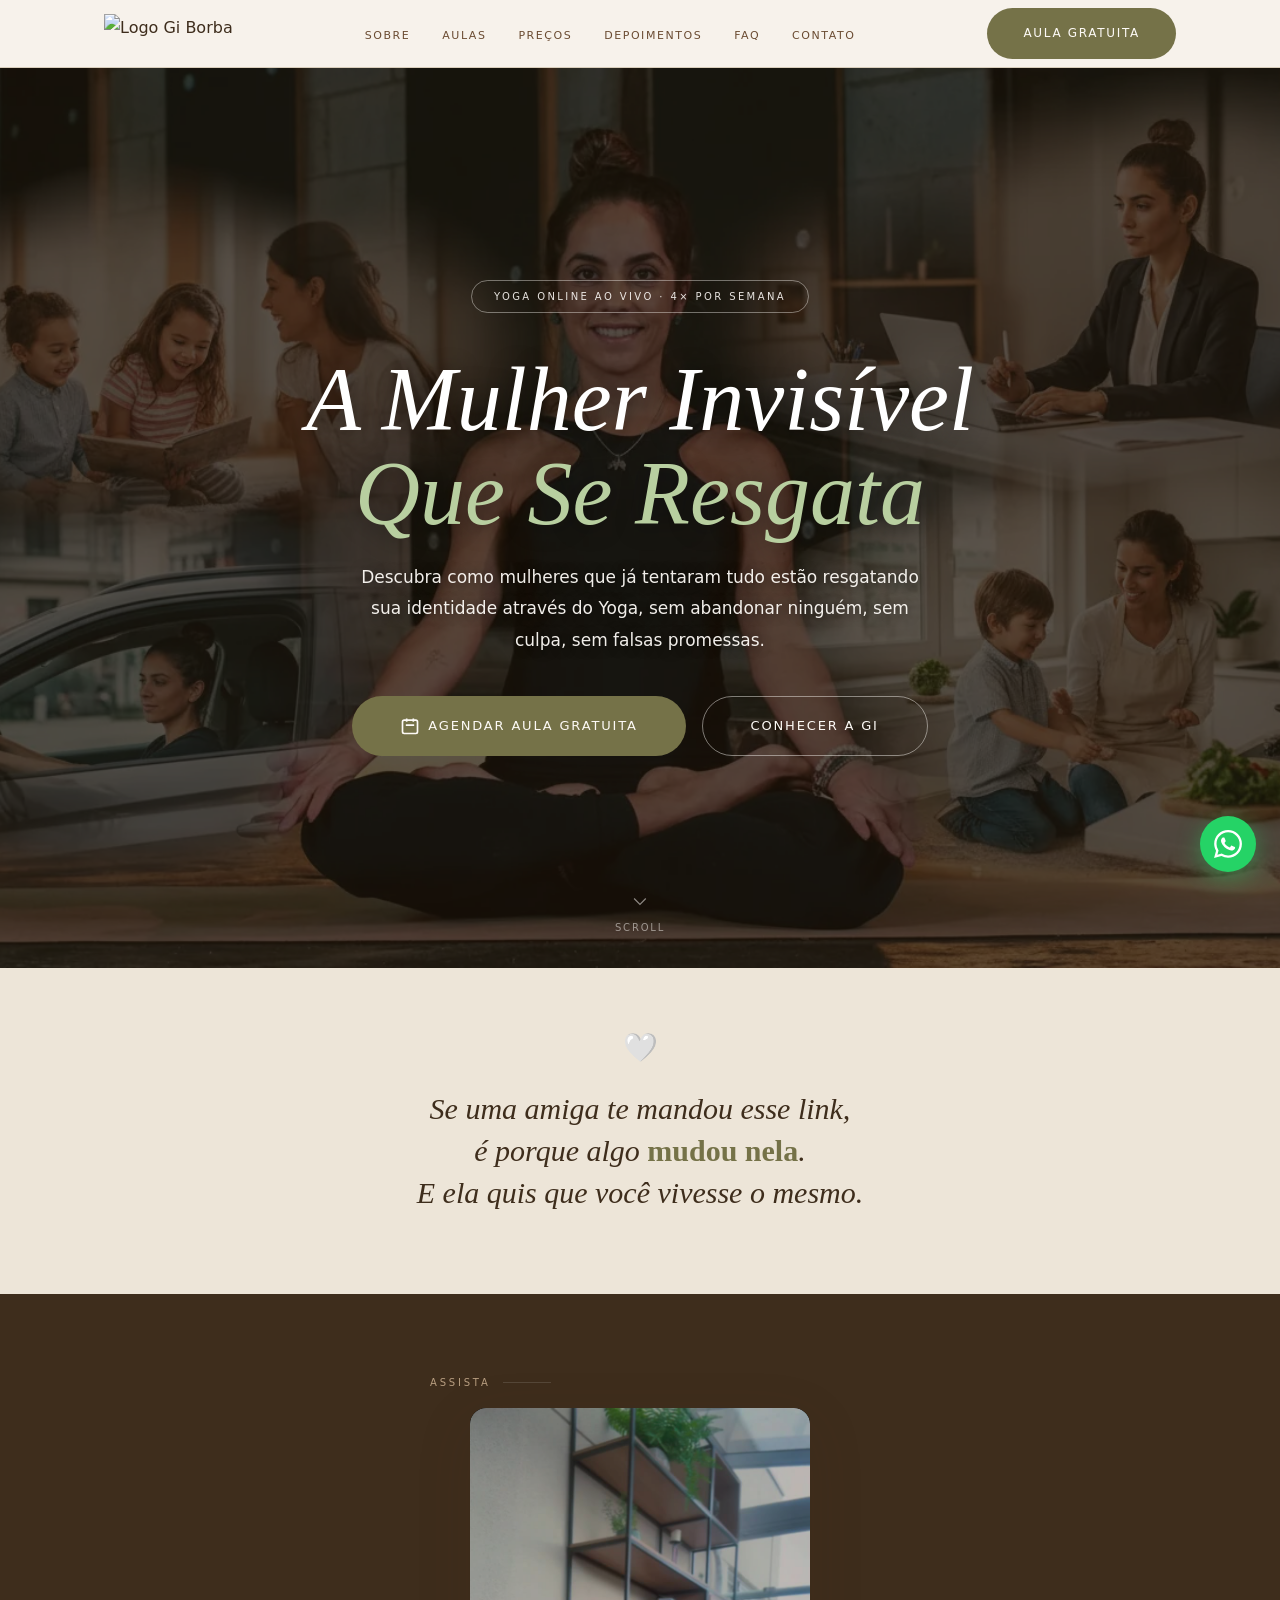
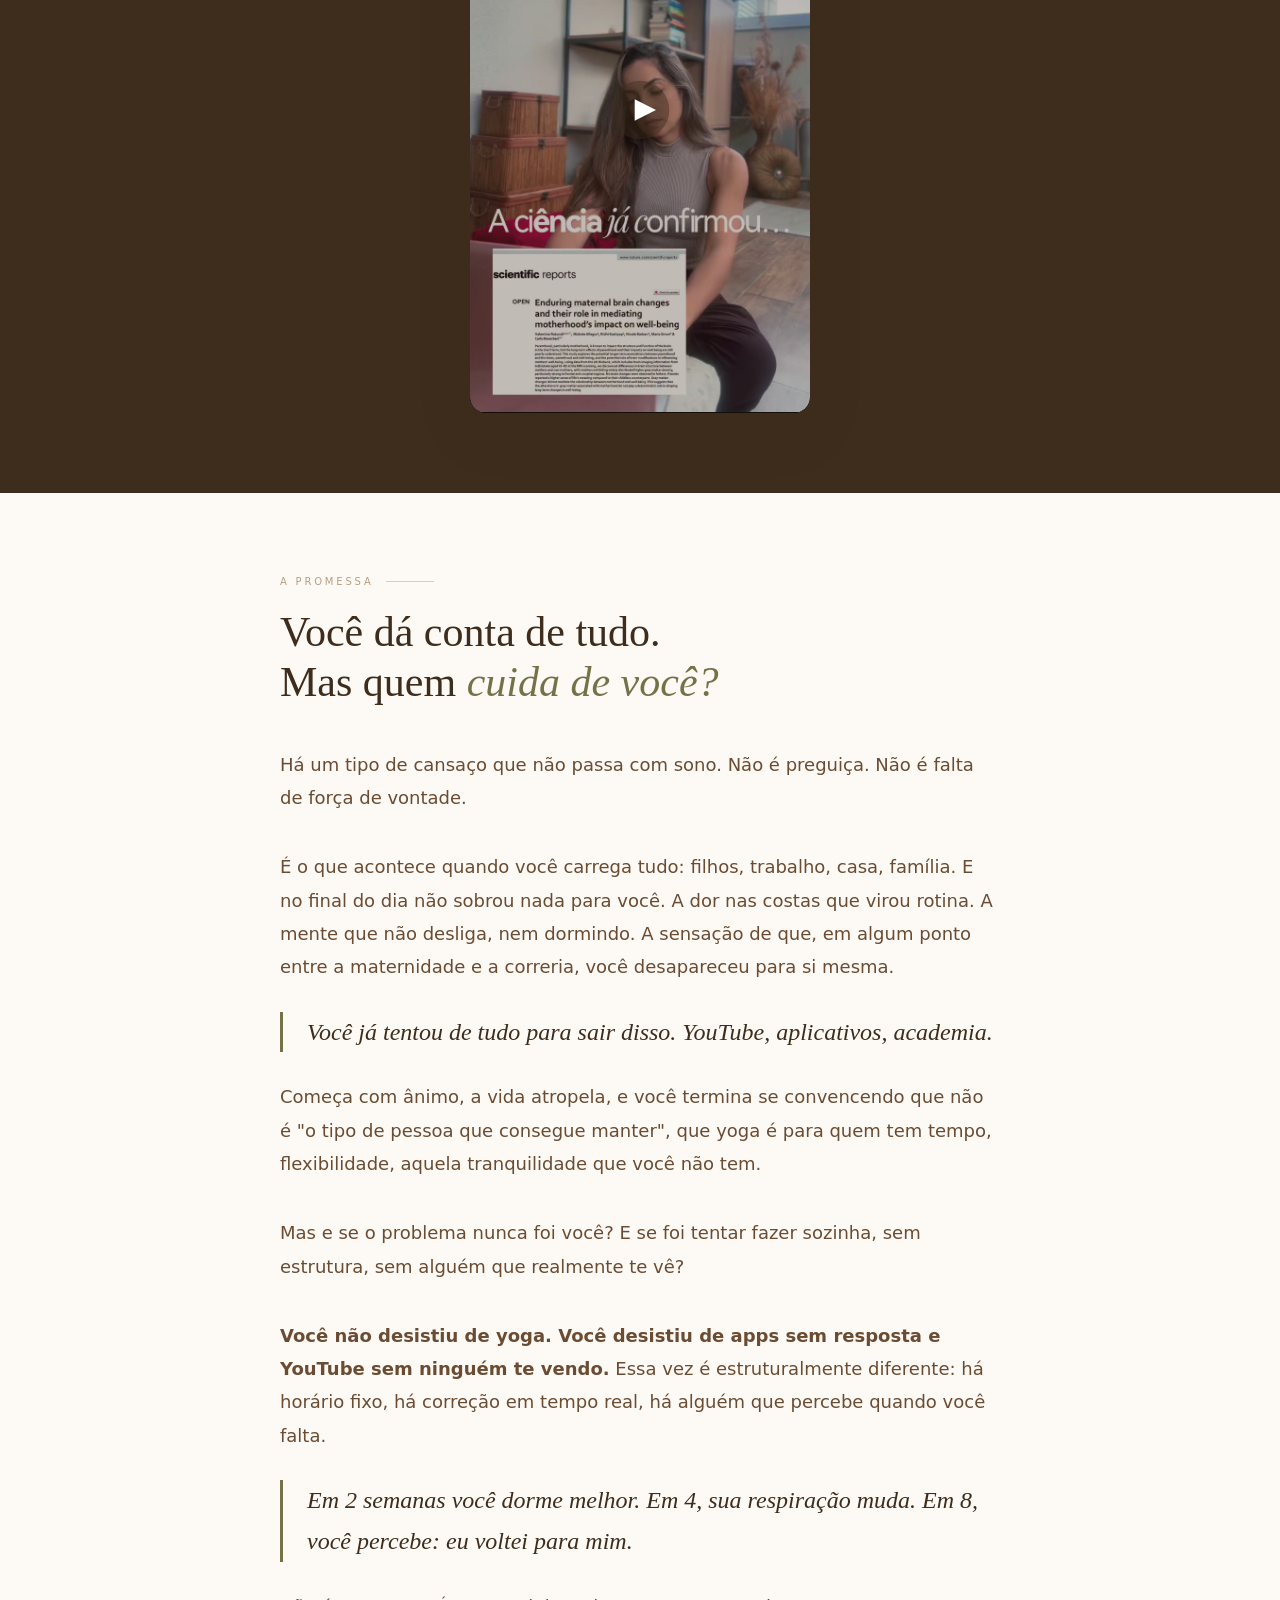
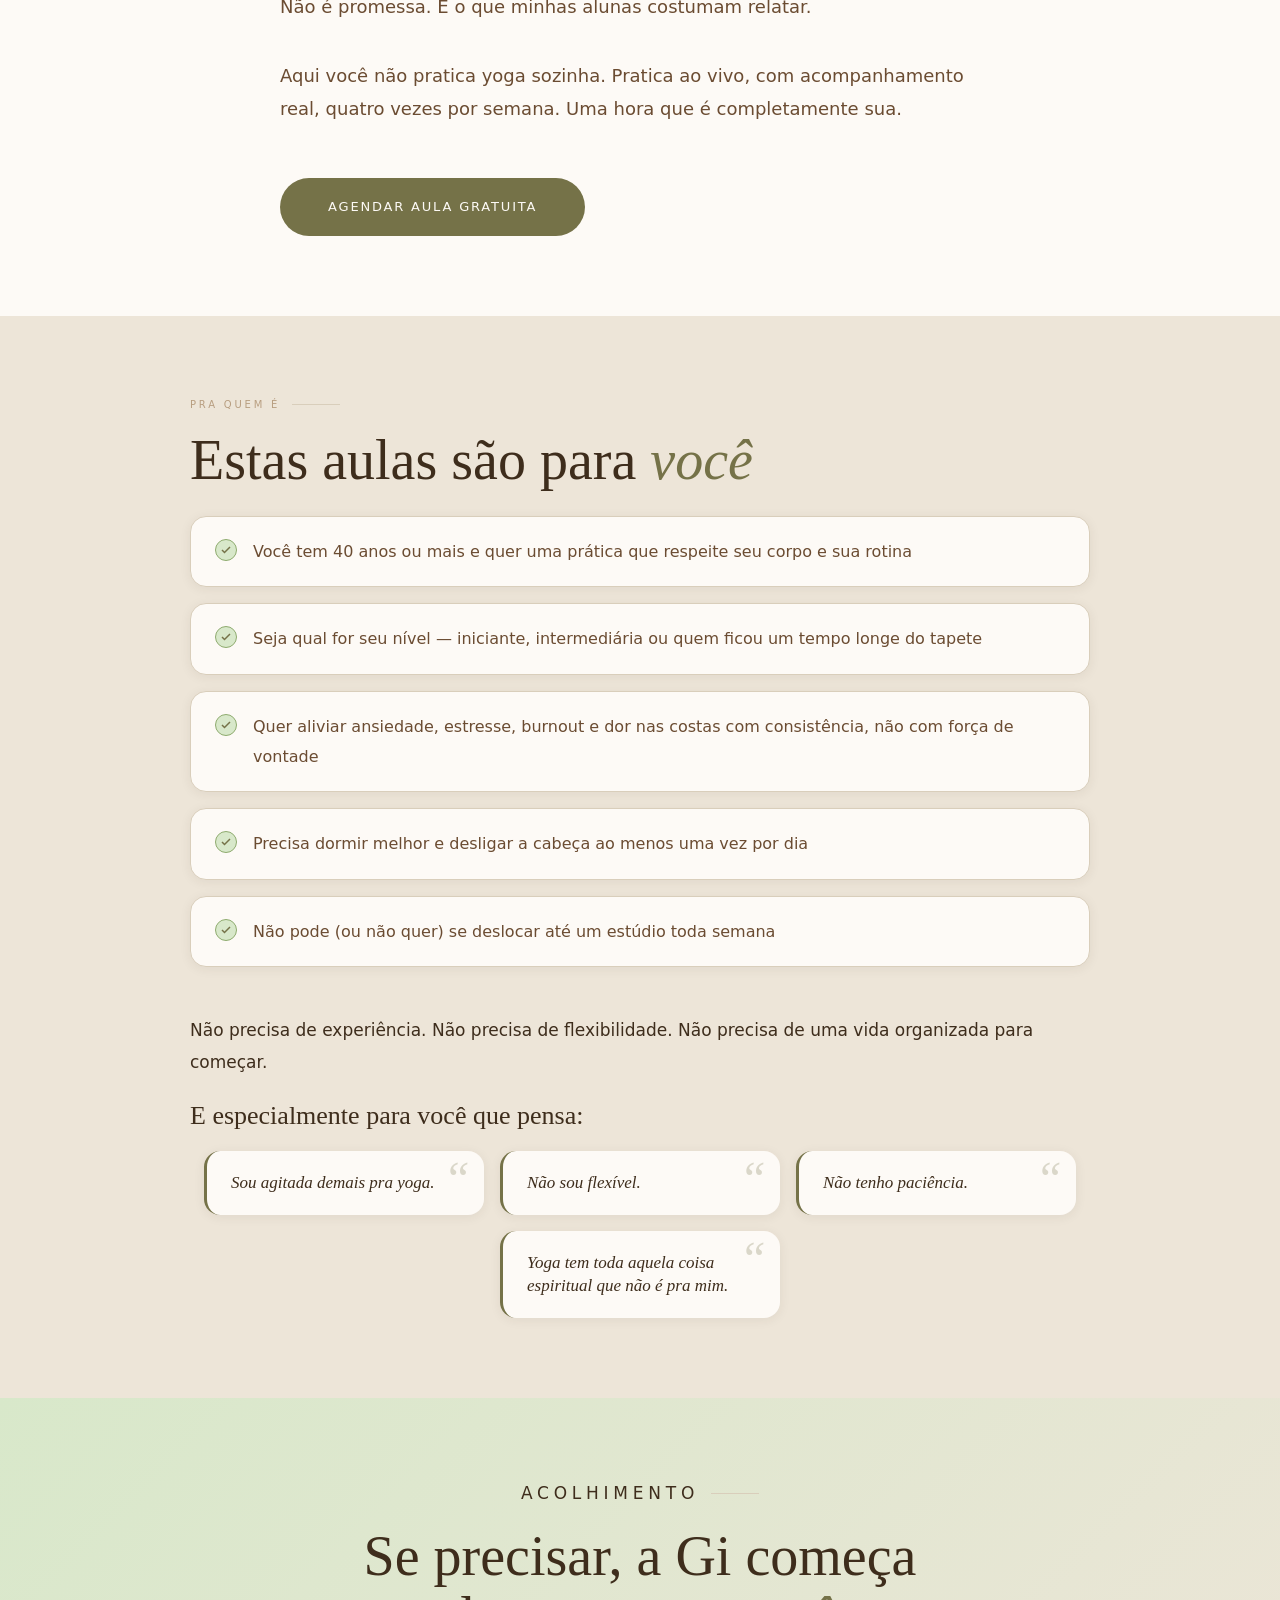
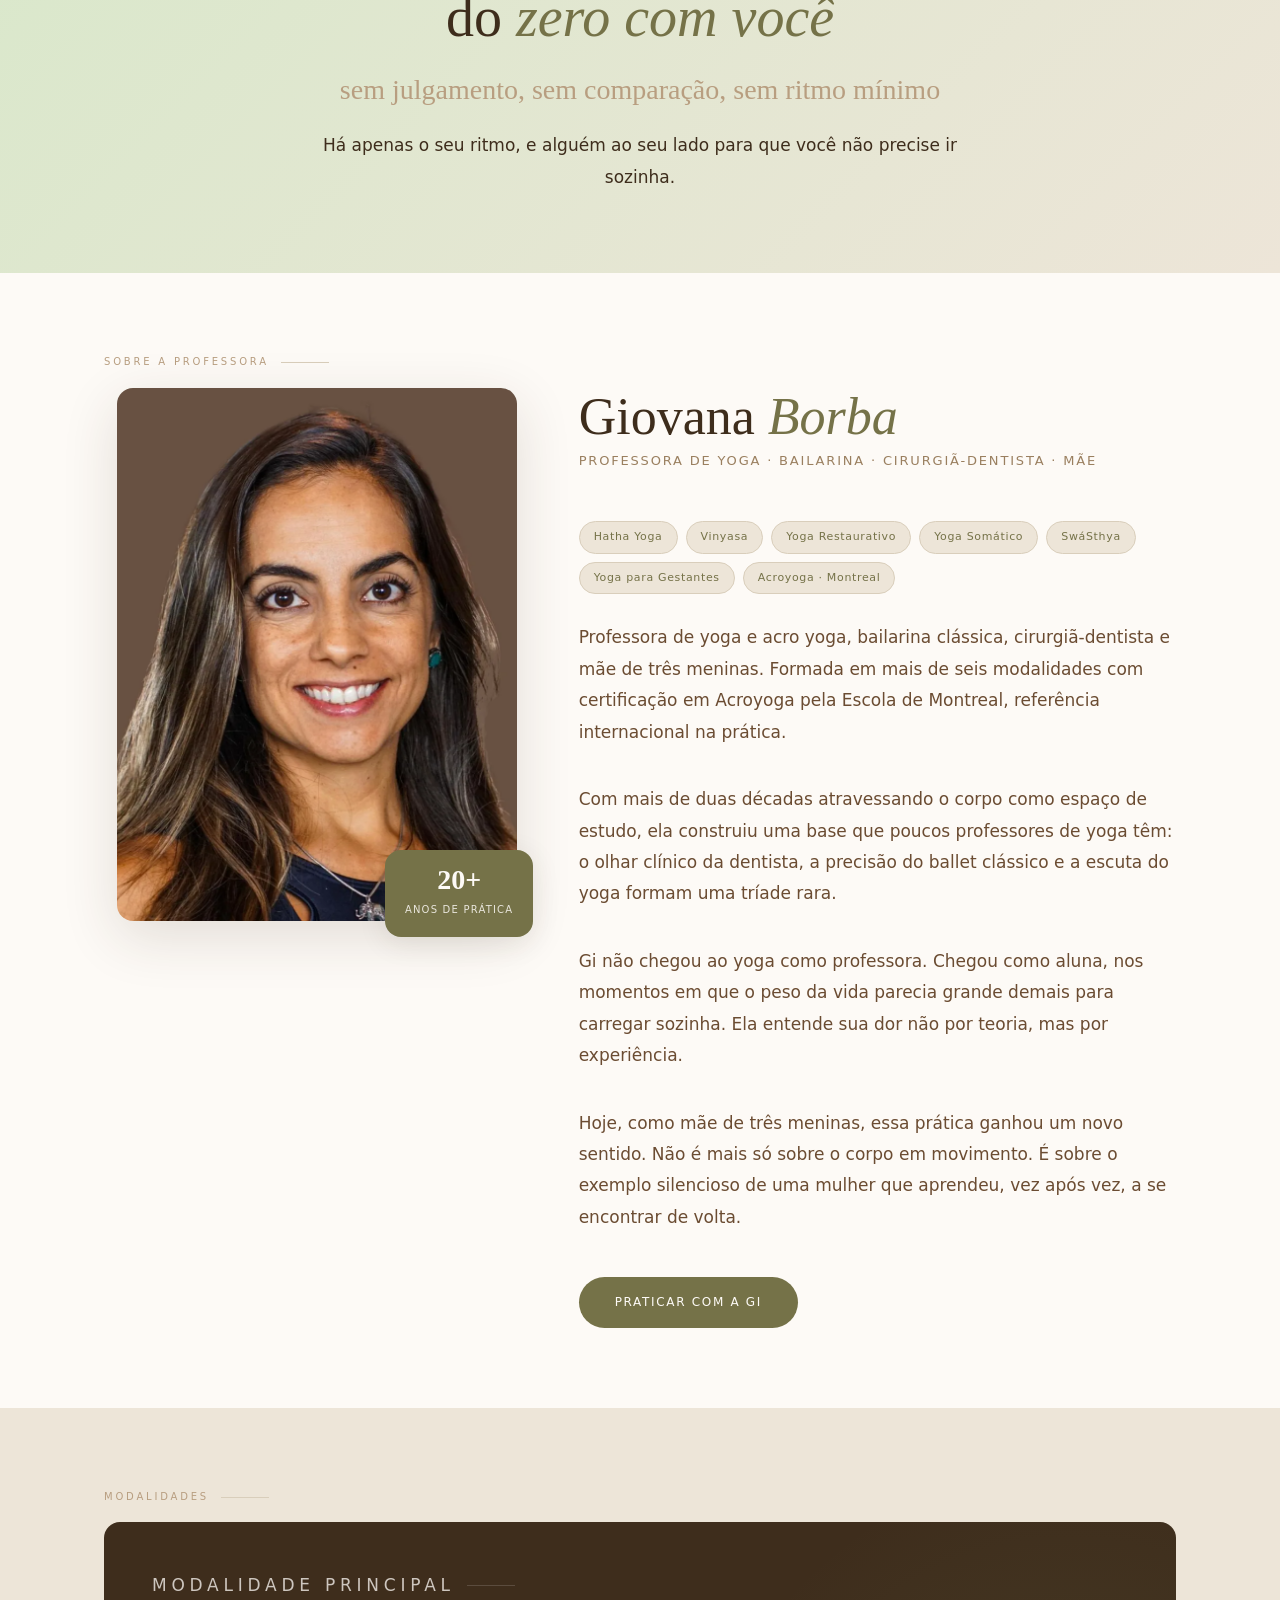
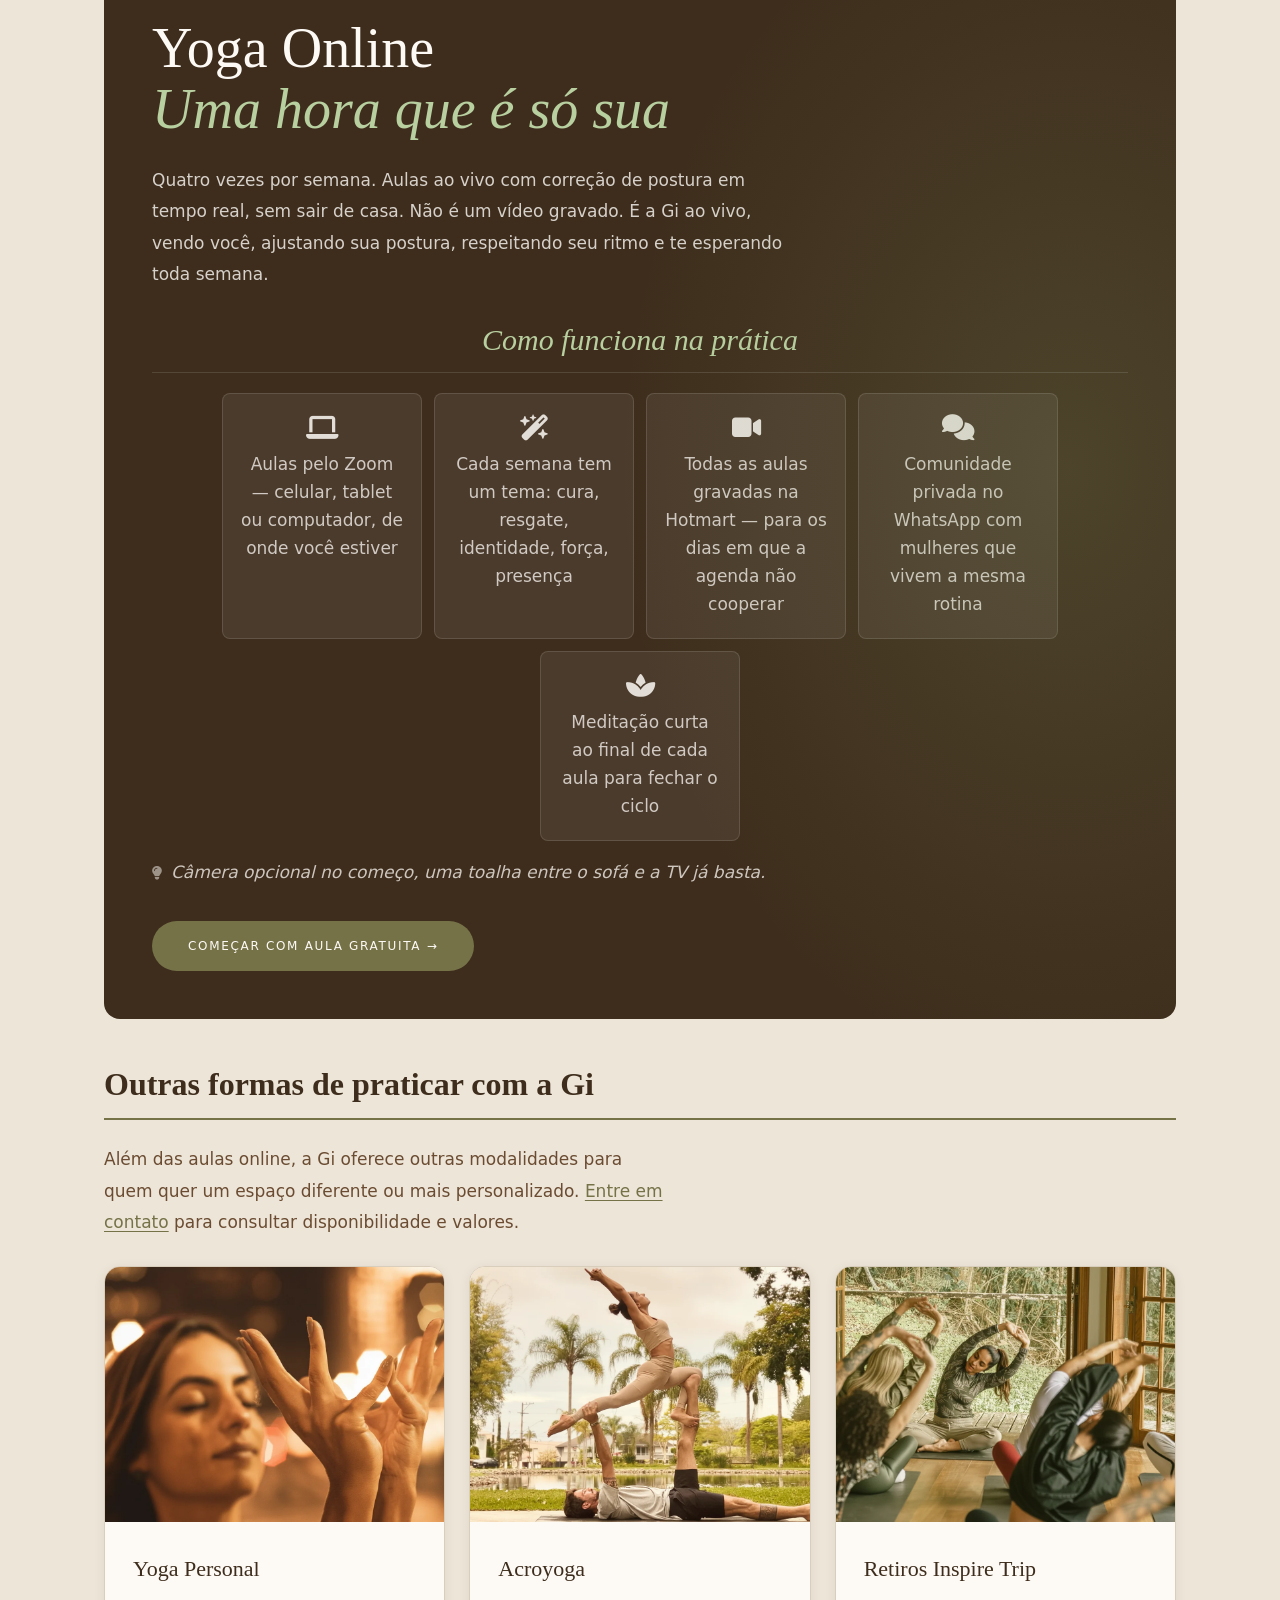
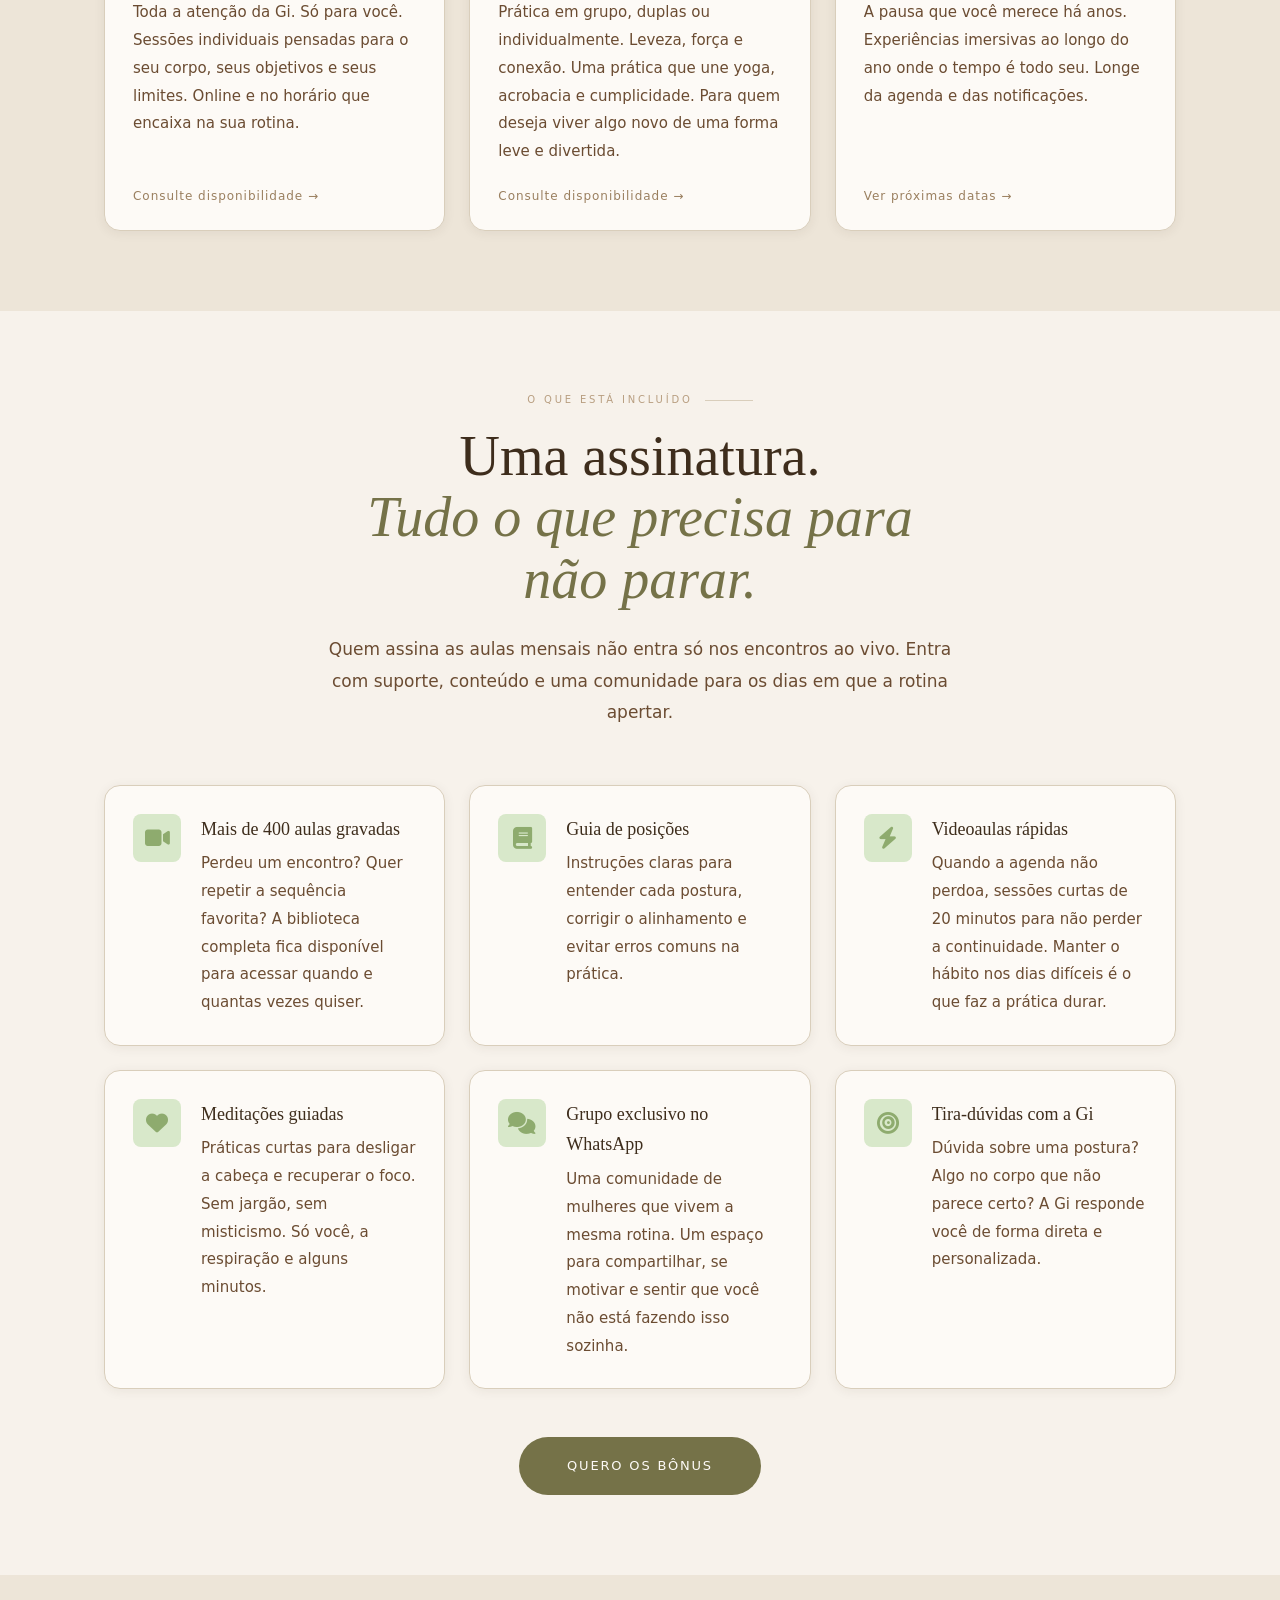
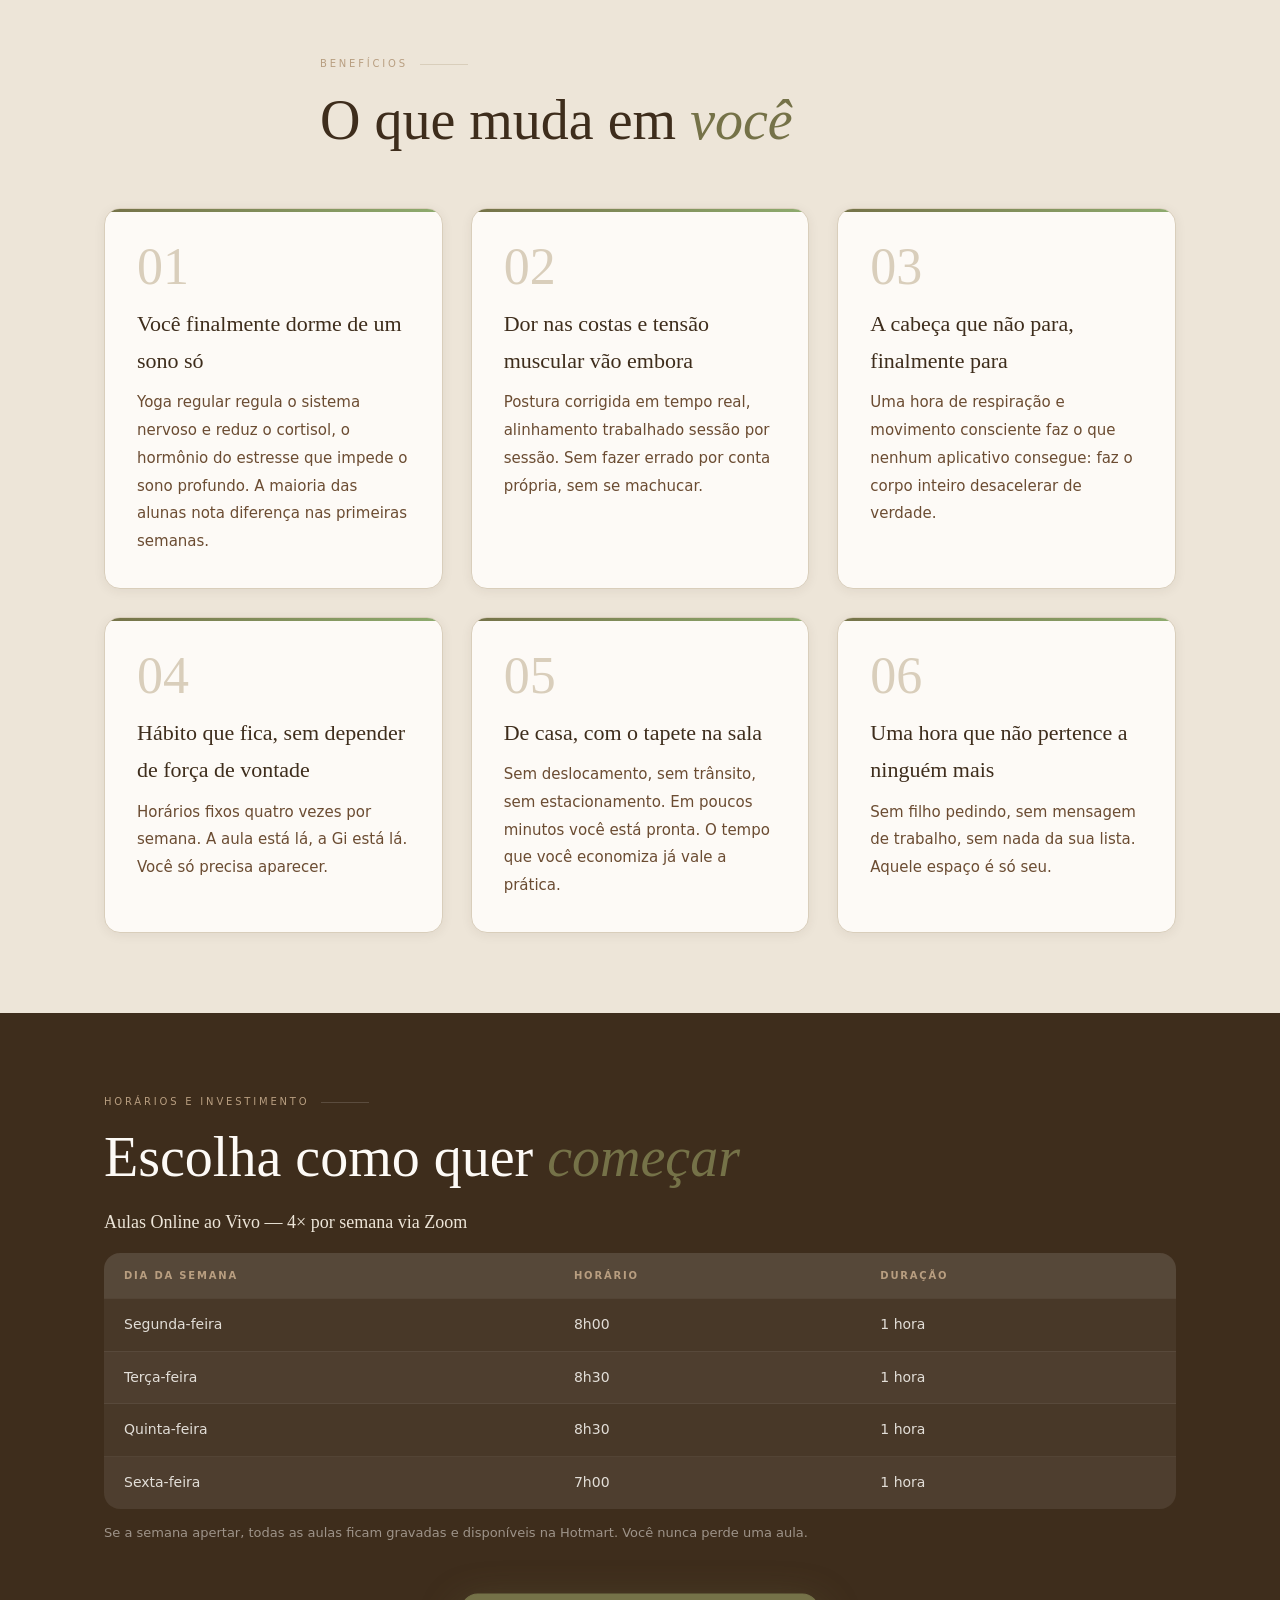
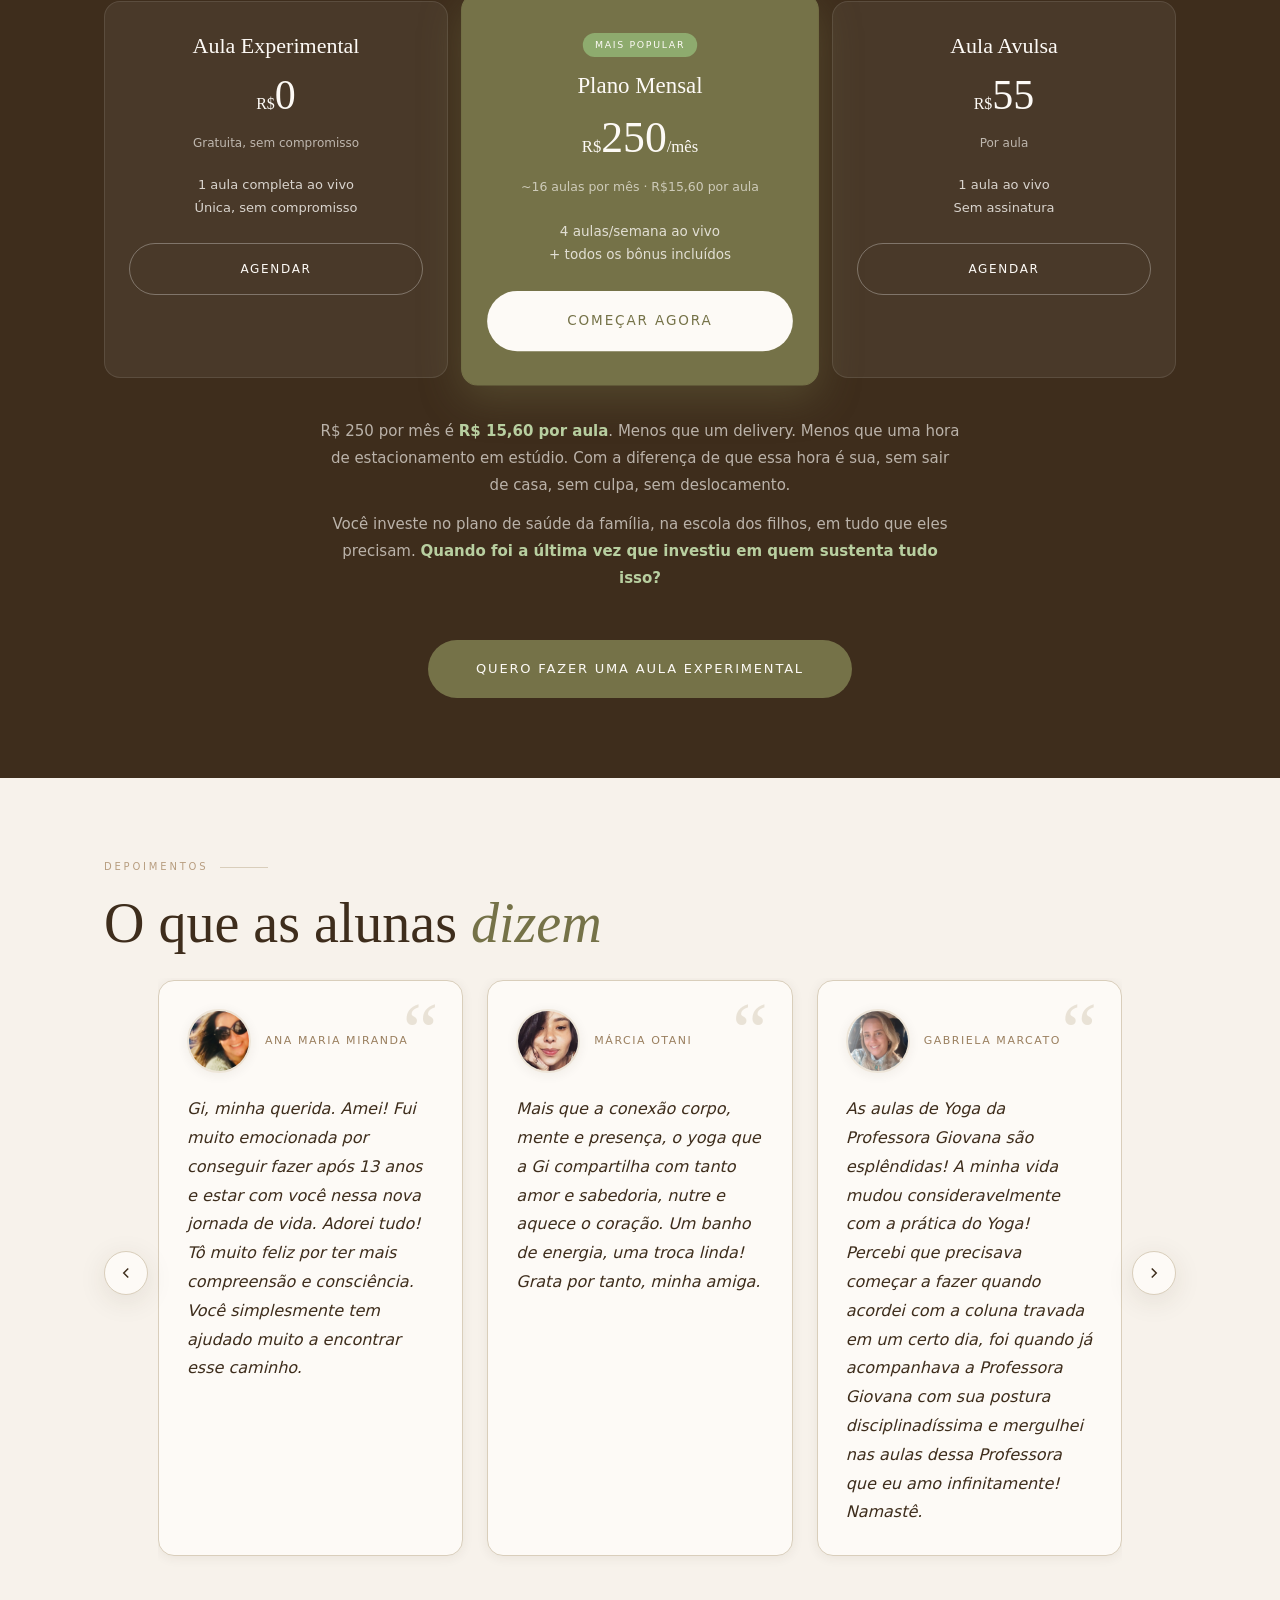
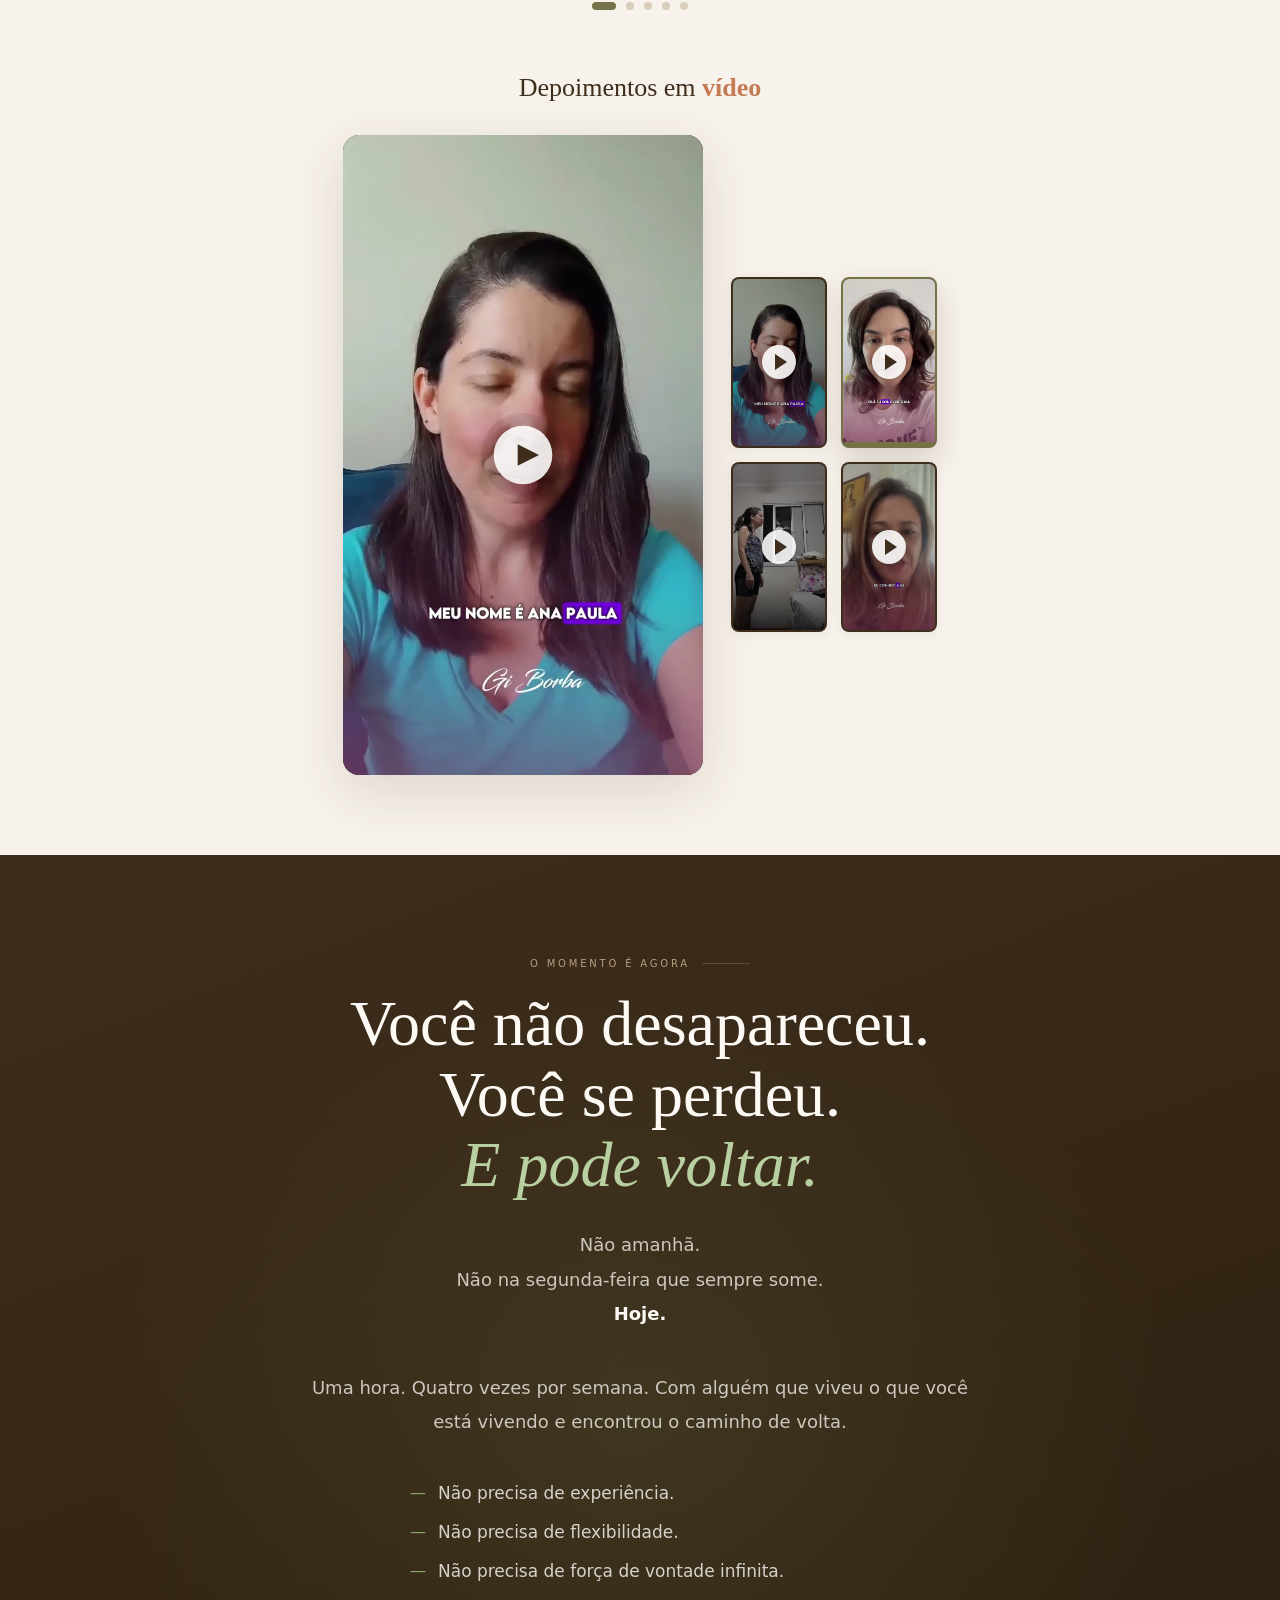
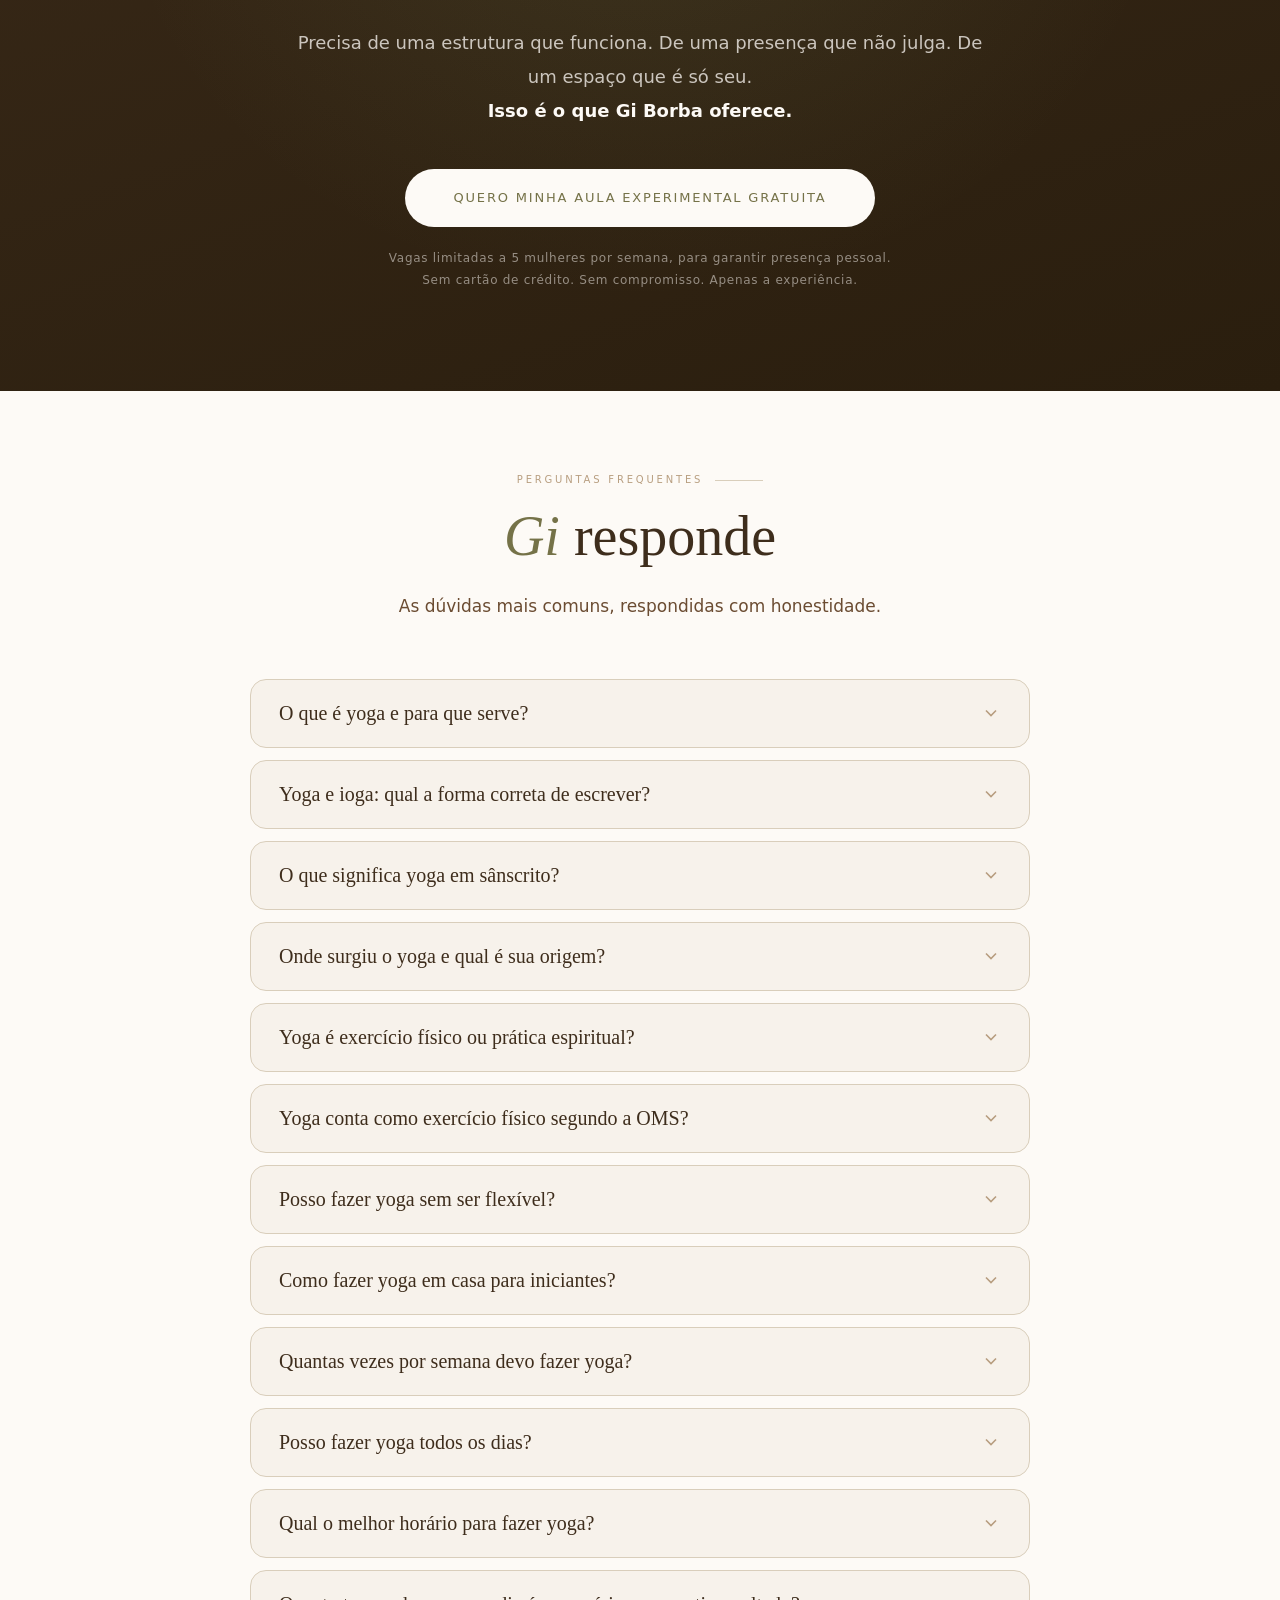
==== commit 05064cb6: "Add new font files, update images to WebP format, and enhance SEO metadata - Added new font files fo" ====
--- a/index.html
+++ b/index.html
@@ -4,6 +4,12 @@
 <head>
   <meta charset="UTF-8">
   <meta name="viewport" content="width=device-width, initial-scale=1.0">
+  <meta name="theme-color" content="#3E2D1C">
+  <link rel="apple-touch-icon" sizes="180x180" href="images/apple-touch-icon.png">
+  <link rel="icon" type="image/png" sizes="32x32" href="images/favicon-32x32.png">
+  <link rel="icon" type="image/png" sizes="16x16" href="images/favicon-16x16.png">
+  <link rel="icon" href="images/favicon.ico">
+  <link rel="manifest" href="site.manifest">
   <meta name="description"
     content="Aulas de yoga online ao vivo com Gi Borba — 4x por semana via Zoom. Para mulheres que querem aliviar ansiedade, dormir melhor e se reencontrar. Aula experimental gratuita.">
   <meta name="keywords"
@@ -14,10 +20,20 @@
     content="Aulas de yoga online ao vivo, 4x por semana. Para mulheres que cuidam de tudo — menos de si mesmas. Aula experimental gratuita.">
   <meta property="og:type" content="website">
   <meta property="og:locale" content="pt_BR">
-  <link rel="canonical" href="https://giborba.com.br/">
+  <meta property="og:url" content="https://giborbayoga.com.br/">
+  <meta property="og:image" content="https://giborbayoga.com.br/images/gi-borba-professora-yoga.jpg">
+  <meta property="og:image:width" content="1200">
+  <meta property="og:image:height" content="630">
+  <meta property="og:image:alt" content="Gi Borba, professora de yoga, em retrato para divulgação das aulas de yoga online ao vivo">
+  <meta name="twitter:card" content="summary_large_image">
+  <meta name="twitter:title" content="Gi Borba — Yoga Online ao Vivo · A Mulher que Se Resgata">
+  <meta name="twitter:description"
+    content="Aulas de yoga online ao vivo, 4x por semana. Para mulheres que querem aliviar ansiedade, dormir melhor e se reencontrar.">
+  <meta name="twitter:image" content="https://giborbayoga.com.br/images/gi-borba-professora-yoga.jpg">
+  <link rel="canonical" href="https://giborbayoga.com.br/">
   <title>Gi Borba — Yoga Online ao Vivo · A Mulher que Se Resgata</title>
   <link rel="stylesheet" href="style.css">
-  <link rel="stylesheet" href="https://cdnjs.cloudflare.com/ajax/libs/font-awesome/6.4.0/css/all.min.css">
+  <link rel="stylesheet" href="css/all.min.css">
   <!-- Activa animações CSS antes do render — sem isso conteúdo fica sempre visível -->
   <script>document.documentElement.classList.add('js-ready')</script>
 
@@ -30,12 +46,230 @@
     "alternateName": "Gi Borba",
     "jobTitle": "Professora de Yoga",
     "description": "Professora de yoga e acro yoga, bailarina clássica, cirurgiã-dentista e mãe de três meninas. Formada em Hatha, Vinyasa, Yoga Restaurativo, Yoga Somático, SwáSthya e Yoga para Gestantes.",
-    "url": "https://giborba.com.br",
+    "url": "https://giborbayoga.com.br",
     "sameAs": [
       "https://instagram.com/giovanaborba",
       "https://www.youtube.com/user/giovanaborba1",
       "https://wa.me/5511987530304"
     ]
+  }
+  </script>
+
+  <!-- Schema: Professional Service -->
+  <script type="application/ld+json">
+  {
+    "@context": "https://schema.org",
+    "@type": "ProfessionalService",
+    "@id": "https://giborbayoga.com.br/#professional-service",
+    "name": "Gi Borba Yoga",
+    "description": "Aulas de yoga online ao vivo com Gi Borba, 4x por semana via Zoom, para mulheres que buscam aliviar ansiedade, dormir melhor e se reencontrar.",
+    "url": "https://giborbayoga.com.br/",
+    "image": "https://giborbayoga.com.br/images/gi-borba-professora-yoga.jpg",
+    "logo": "https://giborbayoga.com.br/images/Logo%20Marrom%20Sem%20Fundo.png",
+    "telephone": "+55 11 98753-0304",
+    "priceRange": "R$ 0 - R$ 250",
+    "currenciesAccepted": "BRL",
+    "paymentAccepted": "Consulte via WhatsApp",
+    "areaServed": {
+      "@type": "Country",
+      "name": "Brasil"
+    },
+    "availableLanguage": [
+      {
+        "@type": "Language",
+        "name": "Português",
+        "alternateName": "pt-BR"
+      }
+    ],
+    "sameAs": [
+      "https://instagram.com/giovanaborba",
+      "https://www.youtube.com/user/giovanaborba1",
+      "https://wa.me/5511987530304"
+    ],
+    "contactPoint": [
+      {
+        "@type": "ContactPoint",
+        "contactType": "customer service",
+        "telephone": "+55 11 98753-0304",
+        "availableLanguage": ["pt-BR"],
+        "url": "https://wa.me/5511987530304"
+      },
+      {
+        "@type": "ContactPoint",
+        "contactType": "social media",
+        "availableLanguage": ["pt-BR"],
+        "url": "https://instagram.com/giovanaborba"
+      },
+      {
+        "@type": "ContactPoint",
+        "contactType": "social media",
+        "availableLanguage": ["pt-BR"],
+        "url": "https://www.youtube.com/user/giovanaborba1"
+      }
+    ],
+    "hasOfferCatalog": {
+      "@type": "OfferCatalog",
+      "name": "Serviços Gi Borba Yoga",
+      "itemListElement": [
+        {
+          "@type": "Offer",
+          "name": "Aula Experimental Gratuita",
+          "price": "0",
+          "priceCurrency": "BRL",
+          "availability": "https://schema.org/InStock",
+          "url": "https://giborbayoga.com.br/#precos",
+          "itemOffered": {
+            "@type": "Service",
+            "name": "Aula Experimental Gratuita",
+            "serviceType": "Aula experimental de yoga online ao vivo",
+            "areaServed": {
+              "@type": "Country",
+              "name": "Brasil"
+            },
+            "availableChannel": {
+              "@type": "ServiceChannel",
+              "serviceUrl": "https://giborbayoga.com.br/#precos",
+              "servicePhone": {
+                "@type": "ContactPoint",
+                "telephone": "+55 11 98753-0304"
+              }
+            }
+          }
+        },
+        {
+          "@type": "Offer",
+          "name": "Plano Mensal",
+          "price": "250",
+          "priceCurrency": "BRL",
+          "availability": "https://schema.org/InStock",
+          "url": "https://giborbayoga.com.br/#precos",
+          "itemOffered": {
+            "@type": "Service",
+            "name": "Plano Mensal de Yoga Online",
+            "serviceType": "Aulas de yoga online ao vivo via Zoom",
+            "areaServed": {
+              "@type": "Country",
+              "name": "Brasil"
+            },
+            "availableChannel": {
+              "@type": "ServiceChannel",
+              "serviceUrl": "https://giborbayoga.com.br/#precos",
+              "servicePhone": {
+                "@type": "ContactPoint",
+                "telephone": "+55 11 98753-0304"
+              }
+            }
+          }
+        },
+        {
+          "@type": "Offer",
+          "name": "Aula Avulsa",
+          "price": "55",
+          "priceCurrency": "BRL",
+          "availability": "https://schema.org/InStock",
+          "url": "https://giborbayoga.com.br/#precos",
+          "itemOffered": {
+            "@type": "Service",
+            "name": "Aula Avulsa de Yoga Online",
+            "serviceType": "Aula avulsa de yoga online ao vivo via Zoom",
+            "areaServed": {
+              "@type": "Country",
+              "name": "Brasil"
+            },
+            "availableChannel": {
+              "@type": "ServiceChannel",
+              "serviceUrl": "https://giborbayoga.com.br/#precos",
+              "servicePhone": {
+                "@type": "ContactPoint",
+                "telephone": "+55 11 98753-0304"
+              }
+            }
+          }
+        },
+        {
+          "@type": "Offer",
+          "name": "Yoga Personal",
+          "url": "https://giborbayoga.com.br/#modalidades",
+          "itemOffered": {
+            "@type": "Service",
+            "name": "Yoga Personal",
+            "serviceType": "Sessão individual de yoga",
+            "description": "Sessão individual para quem busca orientação mais personalizada.",
+            "areaServed": {
+              "@type": "Country",
+              "name": "Brasil"
+            },
+            "availableChannel": {
+              "@type": "ServiceChannel",
+              "serviceUrl": "https://giborbayoga.com.br/#modalidades",
+              "servicePhone": {
+                "@type": "ContactPoint",
+                "telephone": "+55 11 98753-0304"
+              }
+            }
+          }
+        },
+        {
+          "@type": "Offer",
+          "name": "Acroyoga",
+          "url": "https://giborbayoga.com.br/#modalidades",
+          "itemOffered": {
+            "@type": "Service",
+            "name": "Acroyoga",
+            "serviceType": "Prática de yoga em dupla",
+            "description": "Prática em dupla com acrobacia e cumplicidade.",
+            "areaServed": {
+              "@type": "Country",
+              "name": "Brasil"
+            },
+            "availableChannel": {
+              "@type": "ServiceChannel",
+              "serviceUrl": "https://giborbayoga.com.br/#modalidades",
+              "servicePhone": {
+                "@type": "ContactPoint",
+                "telephone": "+55 11 98753-0304"
+              }
+            }
+          }
+        },
+        {
+          "@type": "Offer",
+          "name": "Retiros Inspire Trip",
+          "url": "https://giborbayoga.com.br/#modalidades",
+          "itemOffered": {
+            "@type": "Service",
+            "name": "Retiros Inspire Trip",
+            "serviceType": "Retiro de yoga",
+            "description": "Experiência imersiva de yoga e acroyoga em retiros Inspire Trip.",
+            "areaServed": {
+              "@type": "Country",
+              "name": "Brasil"
+            },
+            "availableChannel": {
+              "@type": "ServiceChannel",
+              "serviceUrl": "https://giborbayoga.com.br/#modalidades",
+              "servicePhone": {
+                "@type": "ContactPoint",
+                "telephone": "+55 11 98753-0304"
+              }
+            }
+          }
+        }
+      ]
+    },
+    "offers": {
+      "@type": "Offer",
+      "name": "Plano Mensal de Yoga Online ao Vivo",
+      "price": "250",
+      "priceCurrency": "BRL",
+      "availability": "https://schema.org/InStock",
+      "url": "https://giborbayoga.com.br/#precos",
+      "itemOffered": {
+        "@type": "Service",
+        "name": "Aulas de Yoga Online ao Vivo com Gi Borba",
+        "serviceType": "Aulas de yoga online ao vivo via Zoom"
+      }
+    }
   }
   </script>
 
@@ -615,6 +849,7 @@
     -->
       <div class="vsl-player-wrap" role="region" aria-label="Player de vídeo apresentação Gi Borba">
         <video id="vsl-video" class="vsl-video" preload="metadata" playsinline
+          poster="images/vsl-gi-borba-yoga-mae-poster.jpg"
           aria-label="Vídeo de apresentação Gi Borba — Yoga para Resgate de Identidade">
           <source src="videos/vsl-gi-borba-yoga-mae.mp4" type="video/mp4">
           <p>Seu navegador não suporta vídeo HTML5. <a href="videos/vsl-gi-borba-yoga-mae.mp4">Baixe o vídeo</a>.</p>
@@ -778,7 +1013,7 @@
         <div class="sobre-grid">
 
           <div class="sobre-photo fade-up">
-            <img src="images/prof-yoga-gi-borba.png"
+            <img src="images/prof-yoga-gi-borba.webp"
               alt="Giovana Borba, professora de yoga, sorrindo em postura de yoga" width="400" height="533"
               loading="lazy">
             <div class="sobre-photo-badge" aria-label="Mais de 10 anos de experiência">
@@ -899,7 +1134,7 @@
 
           <article class="modal-card" role="listitem" aria-labelledby="yoga-personal-heading">
             <div class="modal-card-img-wrap">
-              <img src="images/gi-borba-yoga-personal.png"
+              <img src="images/gi-borba-yoga-personal.webp"
                 alt="Sessão de Yoga Personal com Gi Borba — aula individual online" loading="lazy">
             </div>
             <div class="modal-card-body">
@@ -912,7 +1147,7 @@
 
           <article class="modal-card" role="listitem" aria-labelledby="acroyoga-heading">
             <div class="modal-card-img-wrap">
-              <img src="images/gi-borba-acroyoga.png"
+              <img src="images/gi-borba-acroyoga.webp"
                 alt="Gi Borba praticando Acroyoga — yoga em dupla com leveza e conexão" loading="lazy">
             </div>
             <div class="modal-card-body">
@@ -925,7 +1160,7 @@
 
           <article class="modal-card" role="listitem" aria-labelledby="retiros-heading">
             <div class="modal-card-img-wrap">
-              <img src="images/retiro-inspire-trip-gi-borba.png"
+              <img src="images/retiro-inspire-trip-gi-borba.webp"
                 alt="Retiro Inspire Trip com Gi Borba — experiência imersiva de yoga e acroyoga" loading="lazy">
             </div>
             <div class="modal-card-body">
@@ -1195,7 +1430,7 @@
             aria-live="polite">
         <blockquote class="depo-quote" role="listitem">
           <div class="depo-author-row">
-            <img src="images/ana-maria-miranda.png" alt="Ana Maria Miranda" class="depo-avatar" loading="lazy">
+            <img src="images/ana-maria-miranda.webp" alt="Ana Maria Miranda" class="depo-avatar" loading="lazy">
             <footer class="depo-author">Ana Maria Miranda</footer>
           </div>
           <p class="depo-text">Gi, minha querida. Amei! Fui muito emocionada por conseguir fazer após 13 anos e estar
@@ -1204,7 +1439,7 @@
         </blockquote>
         <blockquote class="depo-quote" role="listitem">
           <div class="depo-author-row">
-            <img src="images/marcia-otani.png" alt="Márcia Otani" class="depo-avatar" loading="lazy">
+            <img src="images/marcia-otani.webp" alt="Márcia Otani" class="depo-avatar" loading="lazy">
             <footer class="depo-author">Márcia Otani</footer>
           </div>
           <p class="depo-text">Mais que a conexão corpo, mente e presença, o yoga que a Gi compartilha com tanto amor e
@@ -1213,7 +1448,7 @@
         </blockquote>
         <blockquote class="depo-quote" role="listitem">
           <div class="depo-author-row">
-            <img src="images/gabriela-marcato.png" alt="Gabriela Marcato" class="depo-avatar" loading="lazy">
+            <img src="images/gabriela-marcato.webp" alt="Gabriela Marcato" class="depo-avatar" loading="lazy">
             <footer class="depo-author">Gabriela Marcato</footer>
           </div>
           <p class="depo-text">As aulas de Yoga da Professora Giovana são esplêndidas! A minha vida mudou
@@ -1223,7 +1458,7 @@
         </blockquote>
         <blockquote class="depo-quote" role="listitem">
           <div class="depo-author-row">
-            <img src="images/ana-cristina-cruz-abe.png" alt="Ana Cristina Cruz Abe" class="depo-avatar"
+            <img src="images/ana-cristina-cruz-abe.webp" alt="Ana Cristina Cruz Abe" class="depo-avatar"
               loading="lazy">
             <footer class="depo-author">Ana Cristina Cruz Abe</footer>
           </div>
@@ -1234,7 +1469,7 @@
         </blockquote>
         <blockquote class="depo-quote" role="listitem">
           <div class="depo-author-row">
-            <img src="images/giselli.png" alt="Giselli" class="depo-avatar" loading="lazy">
+            <img src="images/giselli.webp" alt="Giselli" class="depo-avatar" loading="lazy">
             <footer class="depo-author">Giselli</footer>
           </div>
           <p class="depo-text">O meu corpo e a minha alma se sentem muito felizes. Sim, felicidade é o termo certo para
@@ -1243,7 +1478,7 @@
         </blockquote>
         <blockquote class="depo-quote" role="listitem">
           <div class="depo-author-row">
-            <img src="images/juliana-ozores.png" alt="Juliana Ozores" class="depo-avatar" loading="lazy">
+            <img src="images/juliana-ozores.webp" alt="Juliana Ozores" class="depo-avatar" loading="lazy">
             <footer class="depo-author">Juliana Ozores</footer>
           </div>
           <p class="depo-text">Ter me permitido iniciar a prática de yoga com Gi só me trouxe benefícios nessa jornada
@@ -1252,7 +1487,7 @@
         </blockquote>
         <blockquote class="depo-quote" role="listitem">
           <div class="depo-author-row">
-            <img src="images/debora-sanches.png" alt="Debora Sanches" class="depo-avatar" loading="lazy">
+            <img src="images/debora-sanches.webp" alt="Debora Sanches" class="depo-avatar" loading="lazy">
             <footer class="depo-author">Debora Sanches</footer>
           </div>
           <p class="depo-text">O Yoga me reconectou com meu corpo e me mostrou o caminho da respiração consciente e os
@@ -1261,7 +1496,7 @@
         </blockquote>
         <blockquote class="depo-quote" role="listitem">
           <div class="depo-author-row">
-            <img src="images/carolina-cristina-da-silva.png" alt="Carolina Cristina da Silva" class="depo-avatar"
+            <img src="images/carolina-cristina-da-silva.webp" alt="Carolina Cristina da Silva" class="depo-avatar"
               loading="lazy">
             <footer class="depo-author">Carolina Cristina da Silva</footer>
           </div>
@@ -1272,7 +1507,7 @@
         </blockquote>
         <blockquote class="depo-quote" role="listitem">
           <div class="depo-author-row">
-            <img src="images/carol-stanziola.png" alt="Carol Stanziola" class="depo-avatar" loading="lazy">
+            <img src="images/carol-stanziola.webp" alt="Carol Stanziola" class="depo-avatar" loading="lazy">
             <footer class="depo-author">Carol Stanziola</footer>
           </div>
           <p class="depo-text">Busquei as aulas de ioga para me ajudar a acalmar mente e coração, num momento difícil
@@ -1281,7 +1516,7 @@
         </blockquote>
         <blockquote class="depo-quote" role="listitem">
           <div class="depo-author-row">
-            <img src="images/delma-aleixo.png" alt="Delma Aleixo" class="depo-avatar" loading="lazy">
+            <img src="images/delma-aleixo.webp" alt="Delma Aleixo" class="depo-avatar" loading="lazy">
             <footer class="depo-author">Delma Aleixo</footer>
           </div>
           <p class="depo-text">Descobri que Yoga é muito mais que posições ou poses difíceis. Yoga pra mim é reflexão e
@@ -1290,7 +1525,7 @@
         </blockquote>
         <blockquote class="depo-quote" role="listitem">
           <div class="depo-author-row">
-            <img src="images/silvana-miranda.png" alt="Silvana Miranda" class="depo-avatar" loading="lazy">
+            <img src="images/silvana-miranda.webp" alt="Silvana Miranda" class="depo-avatar" loading="lazy">
             <footer class="depo-author">Silvana Miranda</footer>
           </div>
           <p class="depo-text">Procurei a Giovana pra conhecer a yoga on-line, treinando em casa. Posso dizer com todo
@@ -1299,7 +1534,7 @@
         </blockquote>
         <blockquote class="depo-quote" role="listitem">
           <div class="depo-author-row">
-            <img src="images/juliana-cunha.png" alt="Juliana Cunha" class="depo-avatar" loading="lazy">
+            <img src="images/juliana-cunha.webp" alt="Juliana Cunha" class="depo-avatar" loading="lazy">
             <footer class="depo-author">Juliana Cunha</footer>
           </div>
           <p class="depo-text">Estou amando suas aulas de yoga! Me faz sentir mais conectada, disposta, presente em
@@ -1308,7 +1543,7 @@
         </blockquote>
         <blockquote class="depo-quote" role="listitem">
           <div class="depo-author-row">
-            <img src="images/chloe-gaya.png" alt="Chloé Gaya" class="depo-avatar" loading="lazy">
+            <img src="images/chloe-gaya.webp" alt="Chloé Gaya" class="depo-avatar" loading="lazy">
             <footer class="depo-author">Chloé Gaya</footer>
           </div>
           <p class="depo-text">A Gi é uma pessoa muito didática, muito doce e paciente. Ela tem um jeito tranquilo e
--- a/style.css
+++ b/style.css
@@ -167,7 +167,7 @@
   min-height: 100vh;
   padding: 80px 24px;
   background:
-    url('images/gi-borba-yoga-hero.png') center center / cover no-repeat;
+    url('images/gi-borba-yoga-hero.webp') center center / cover no-repeat;
   display: flex; align-items: center; justify-content: center;
   text-align: center; position: relative; overflow: hidden;
 }
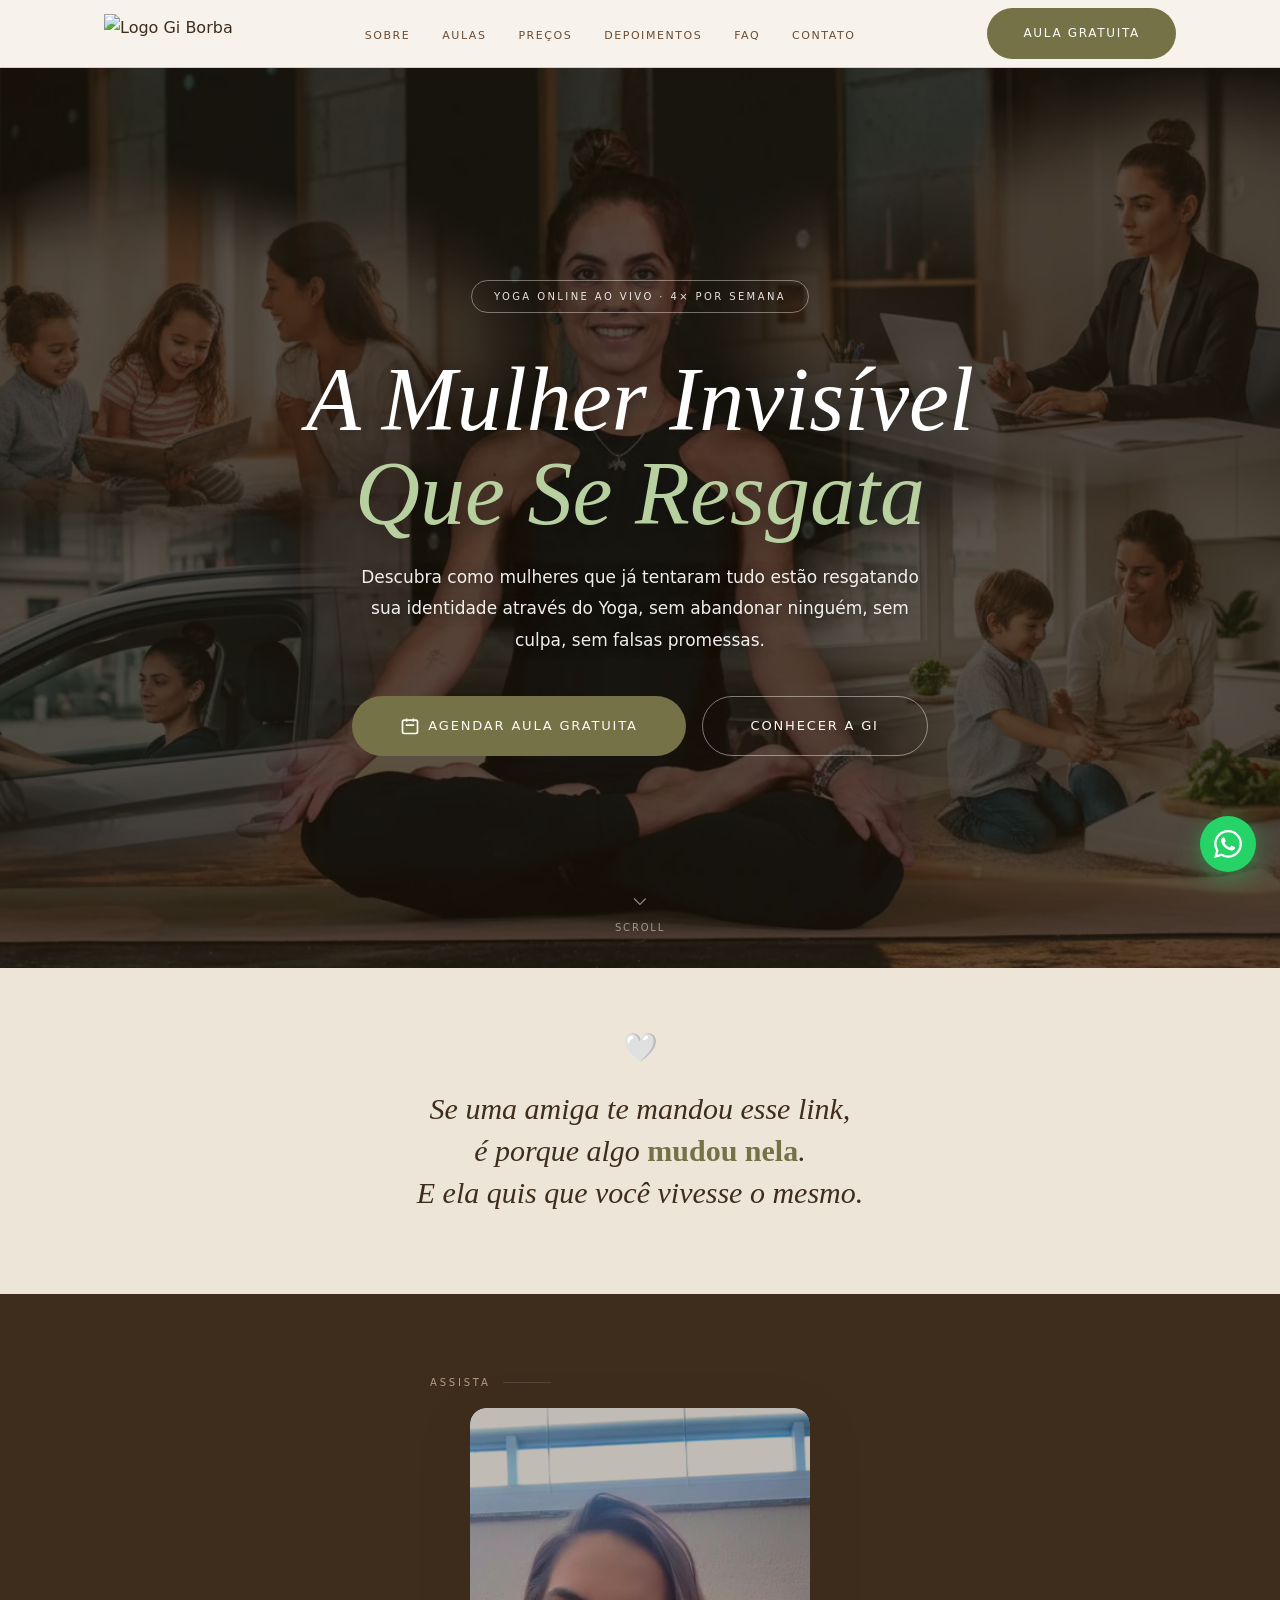
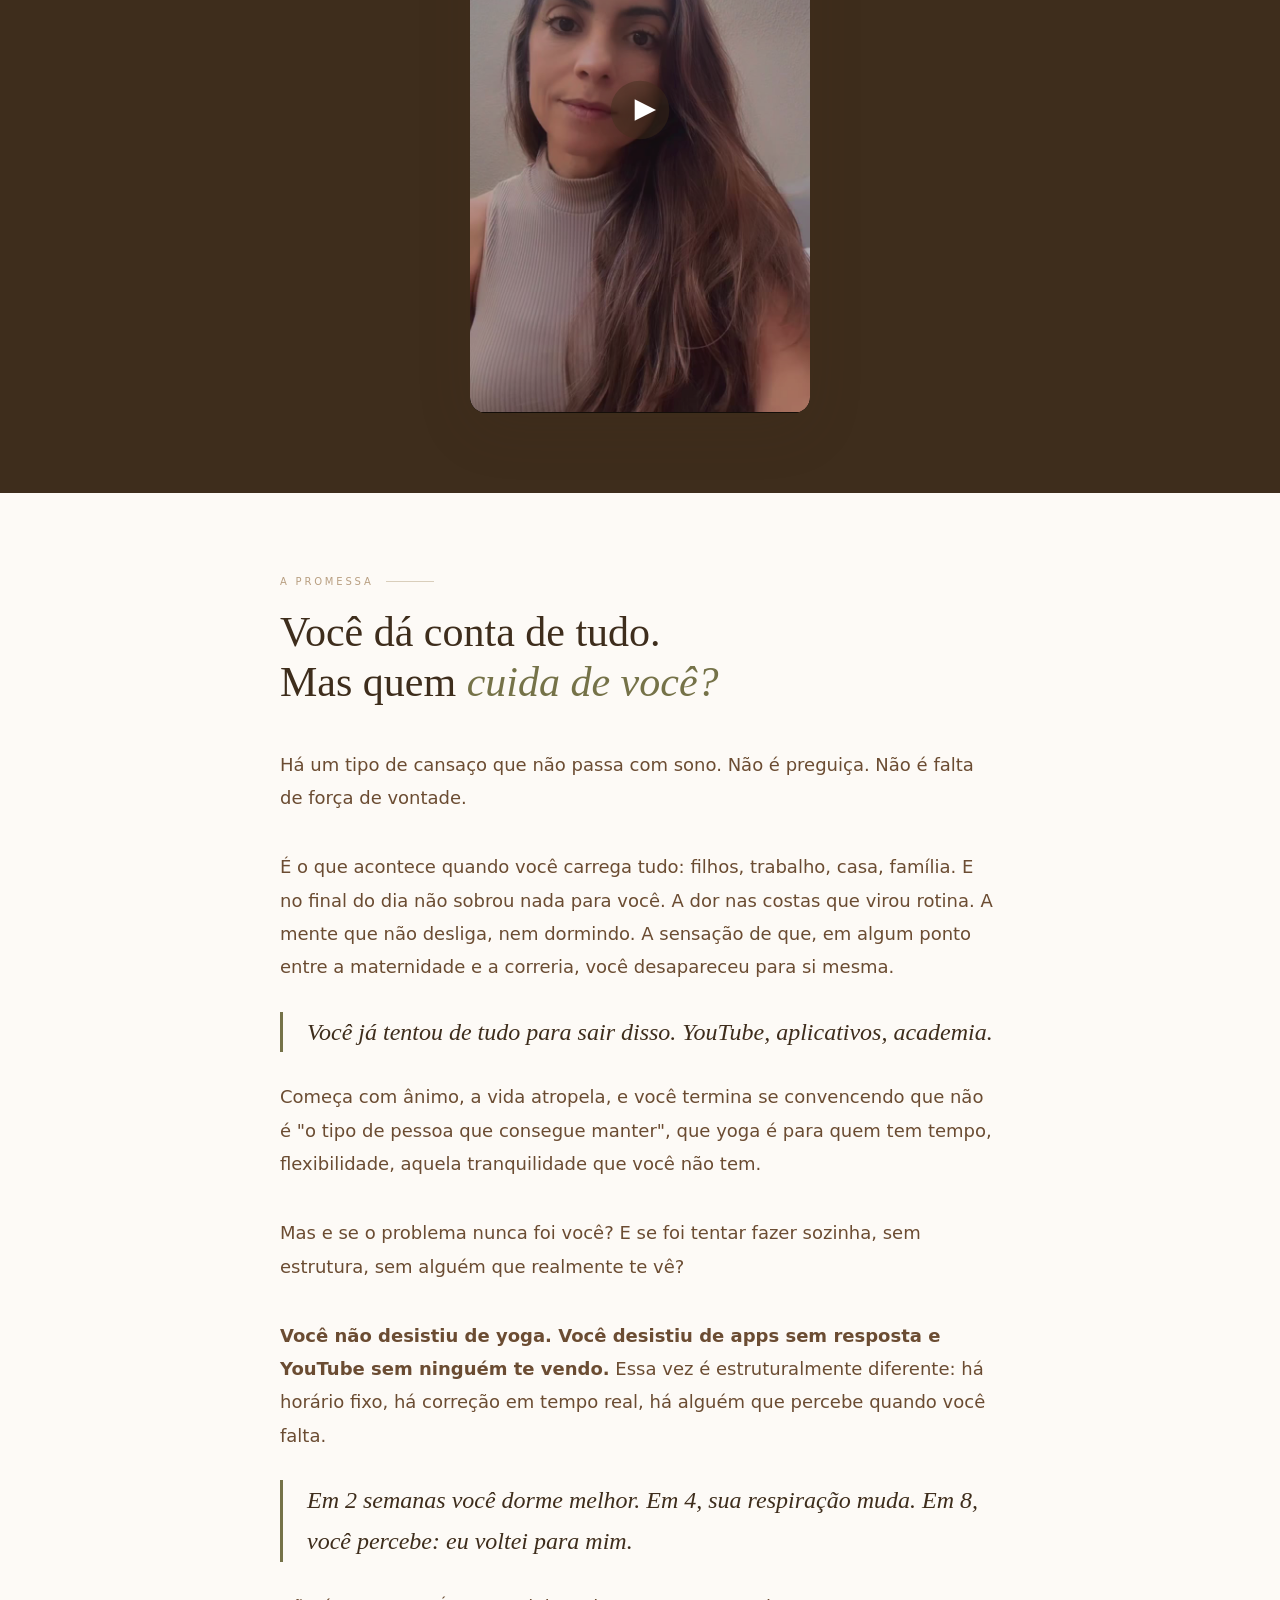
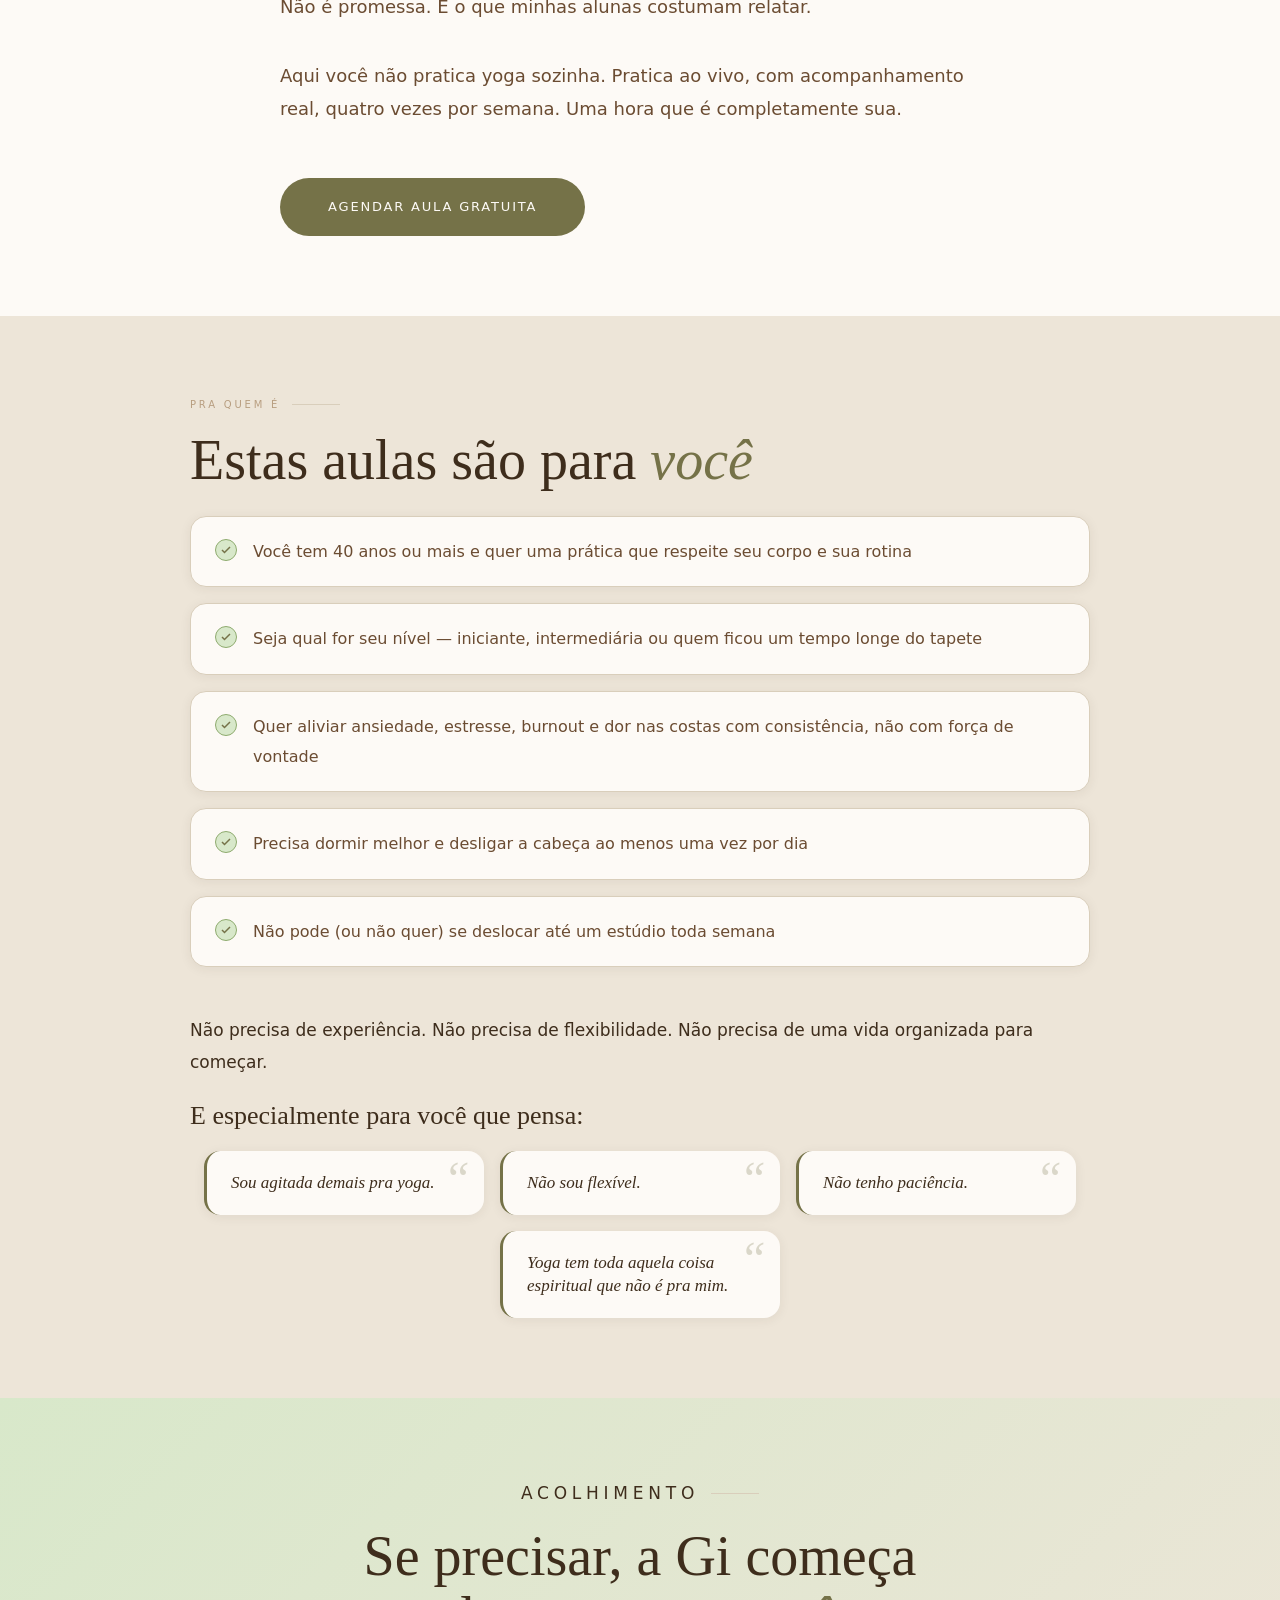
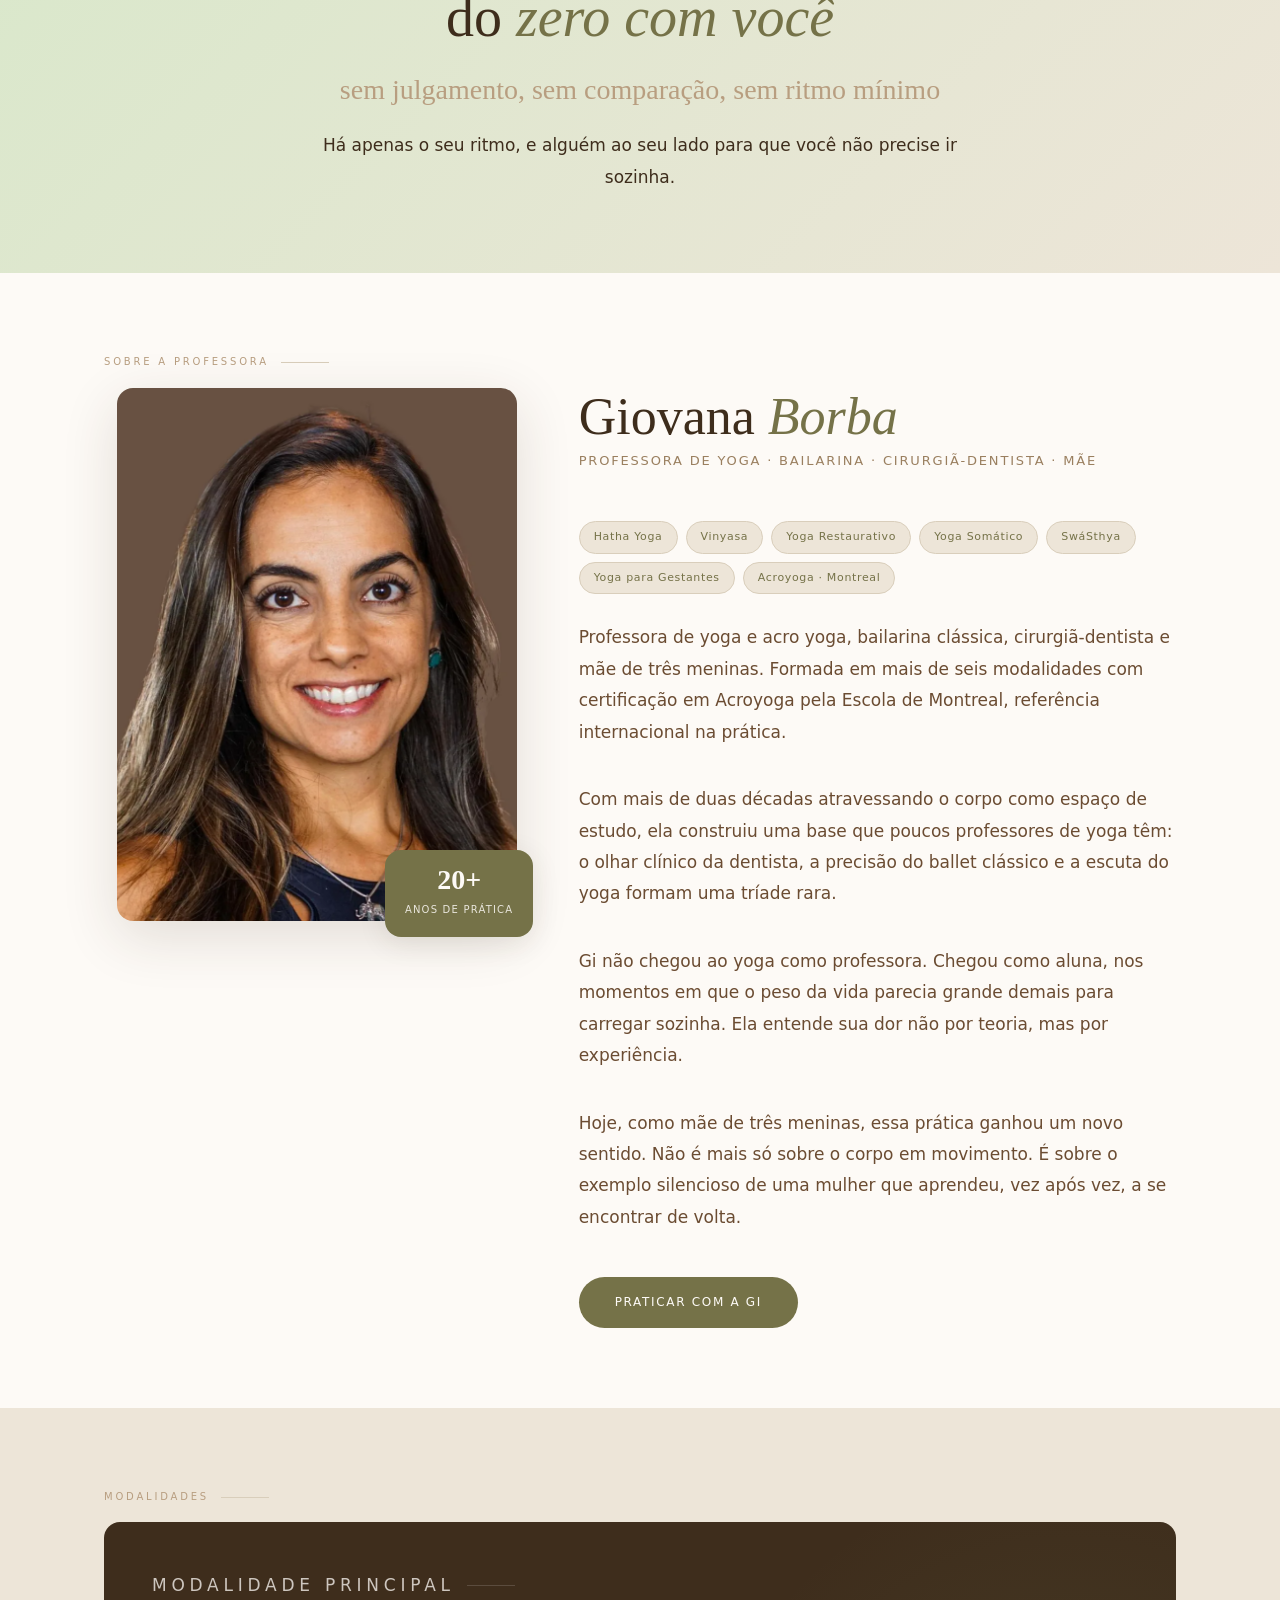
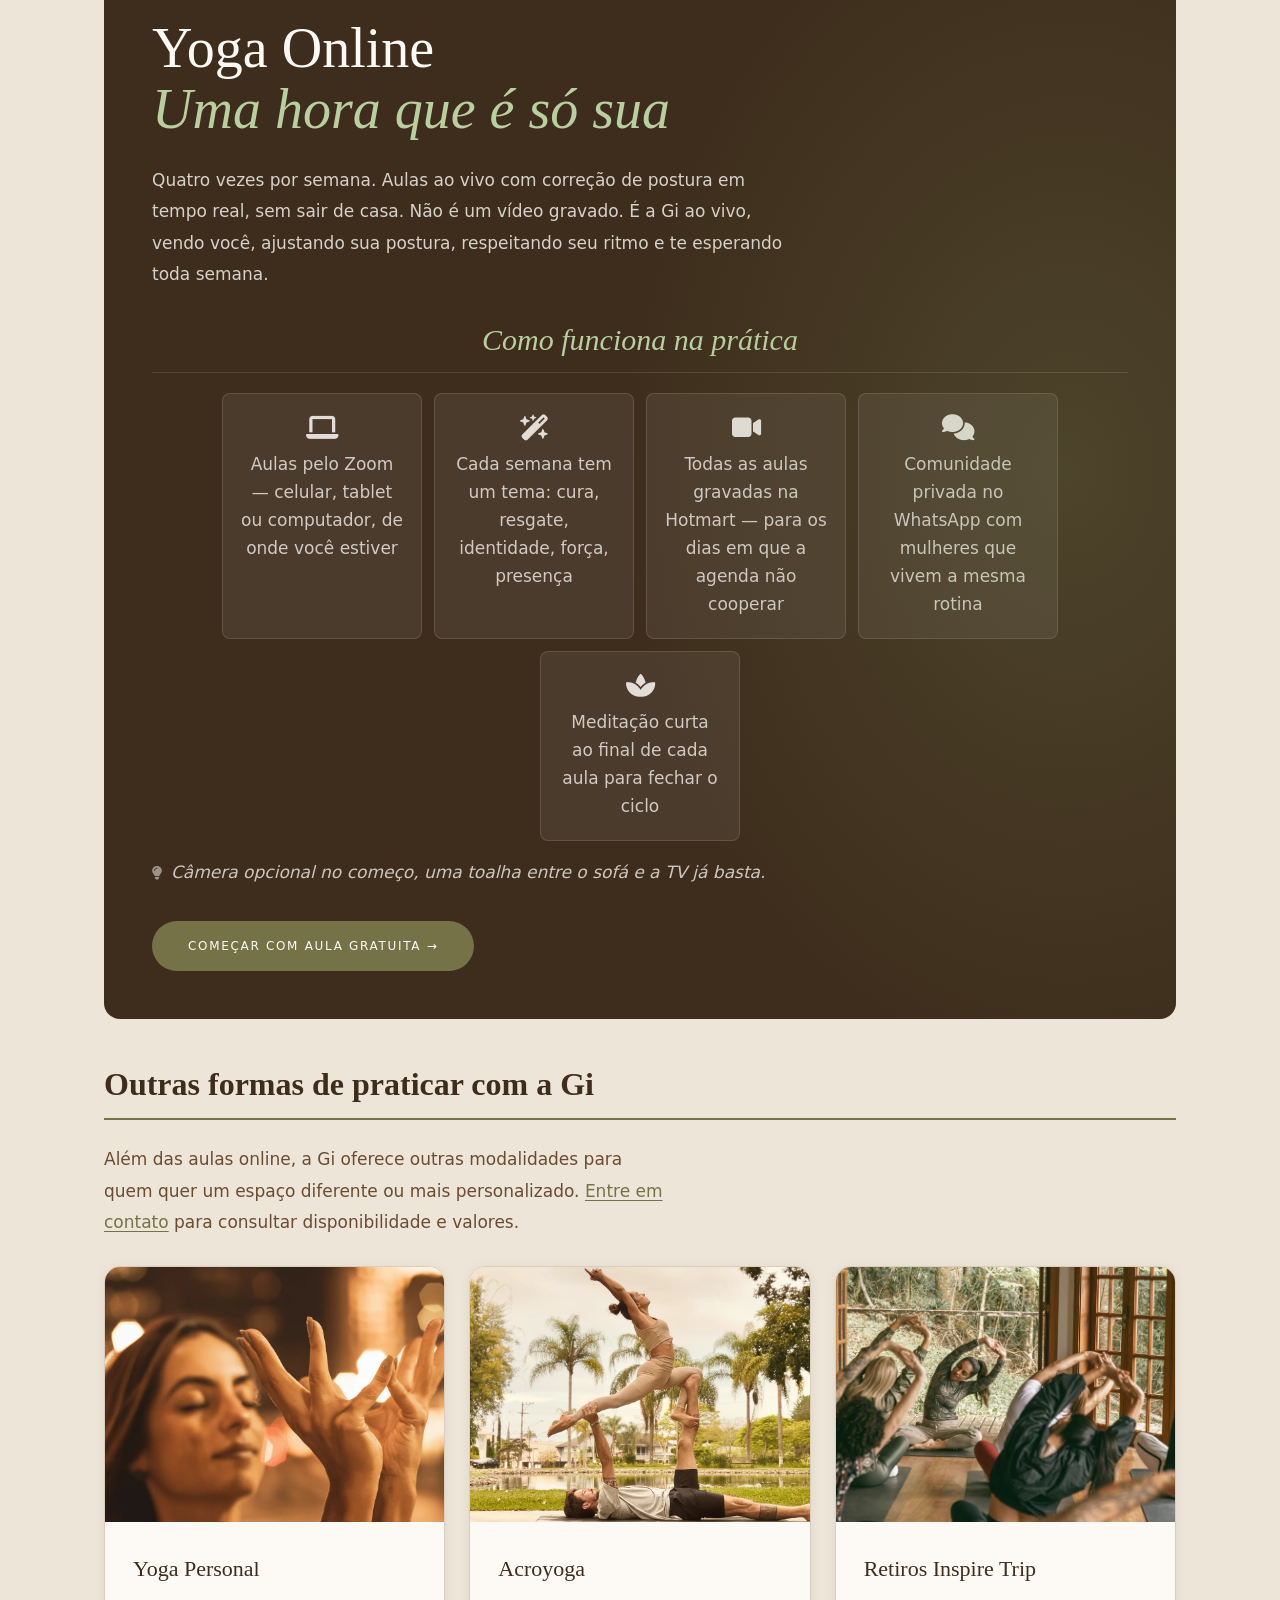
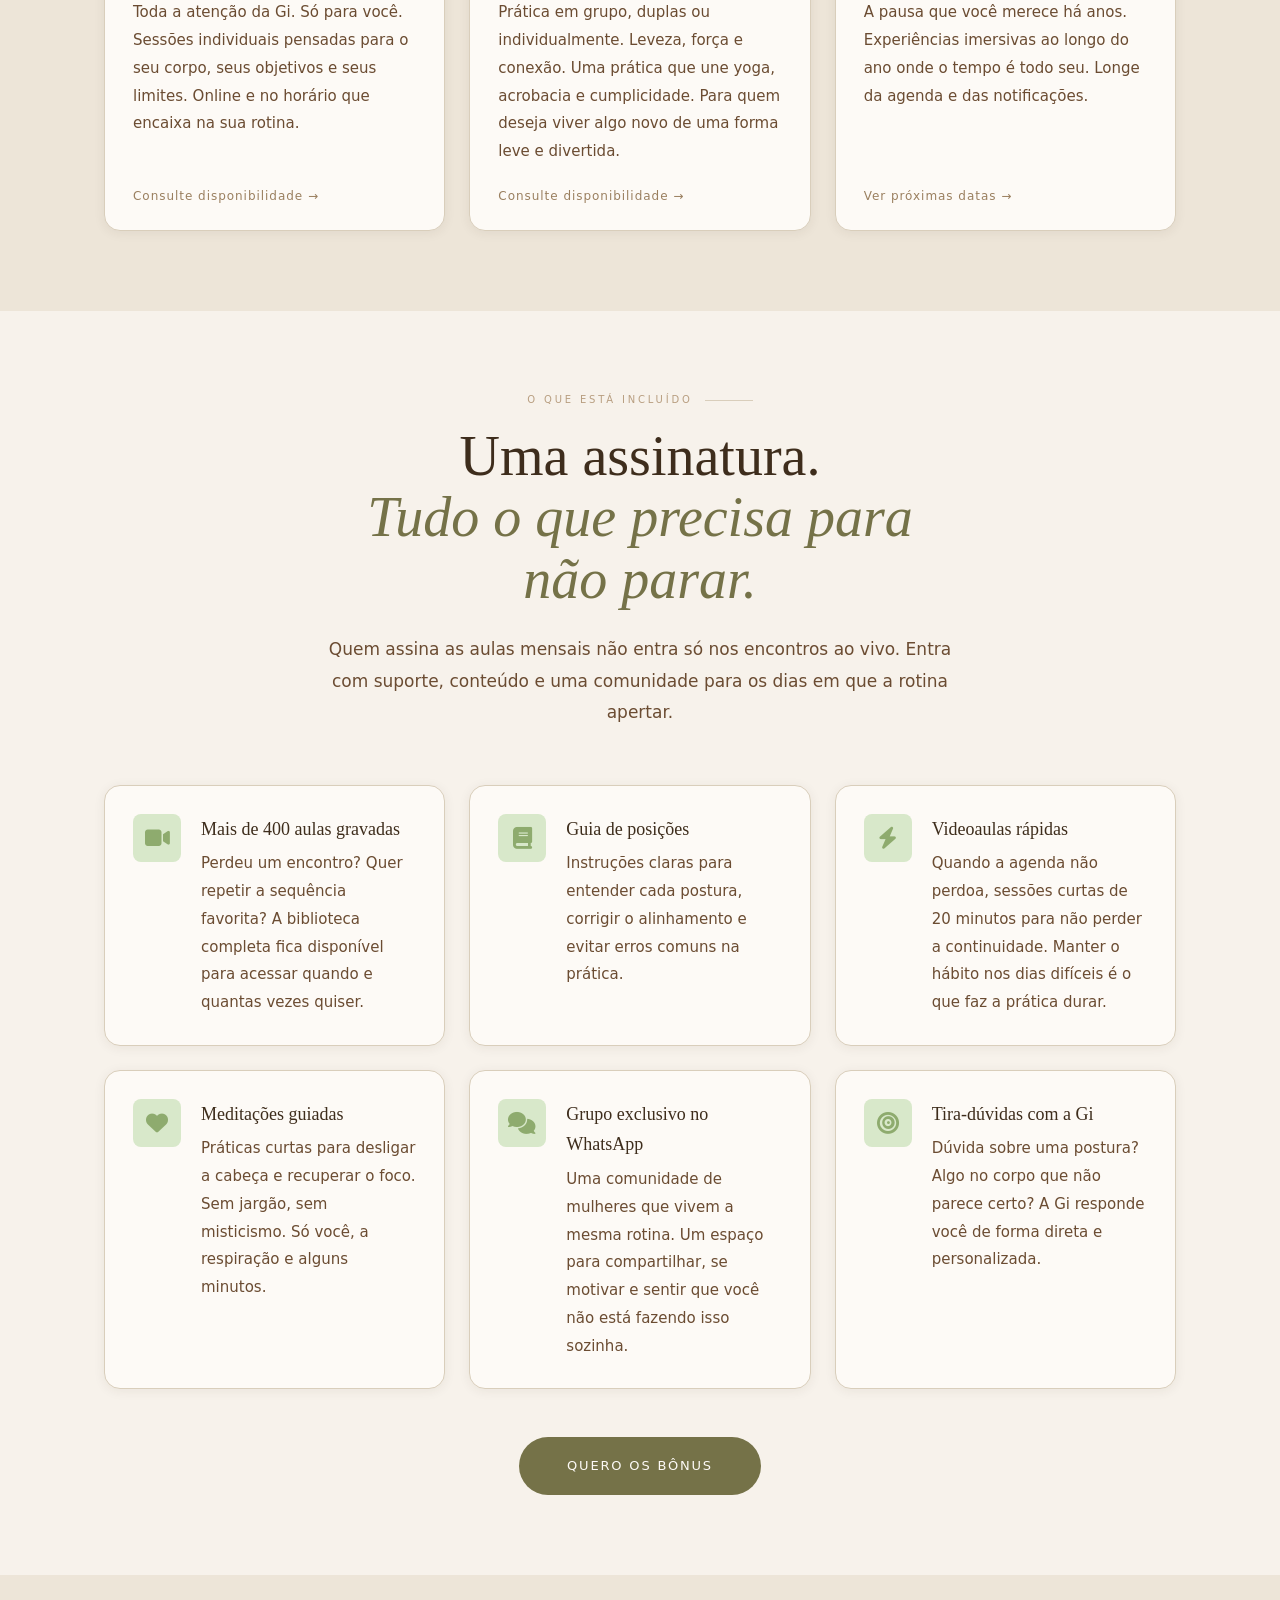
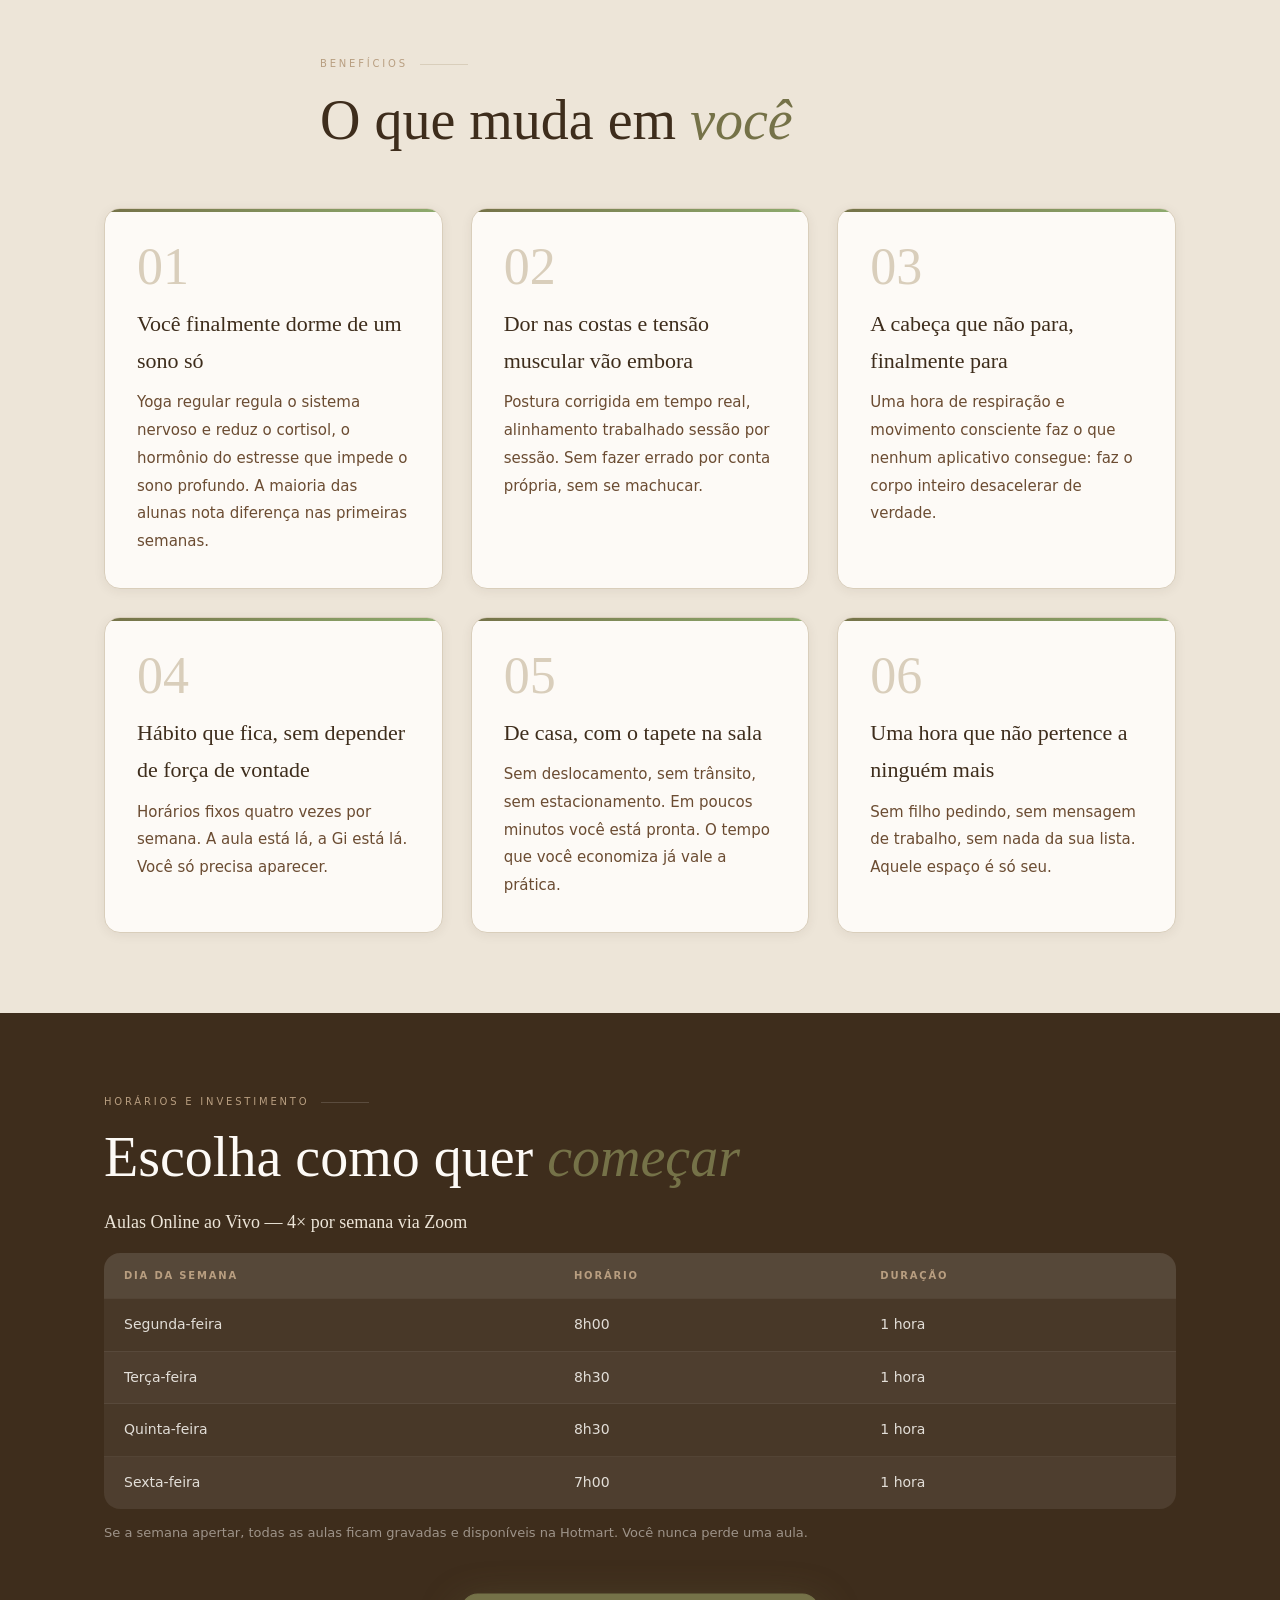
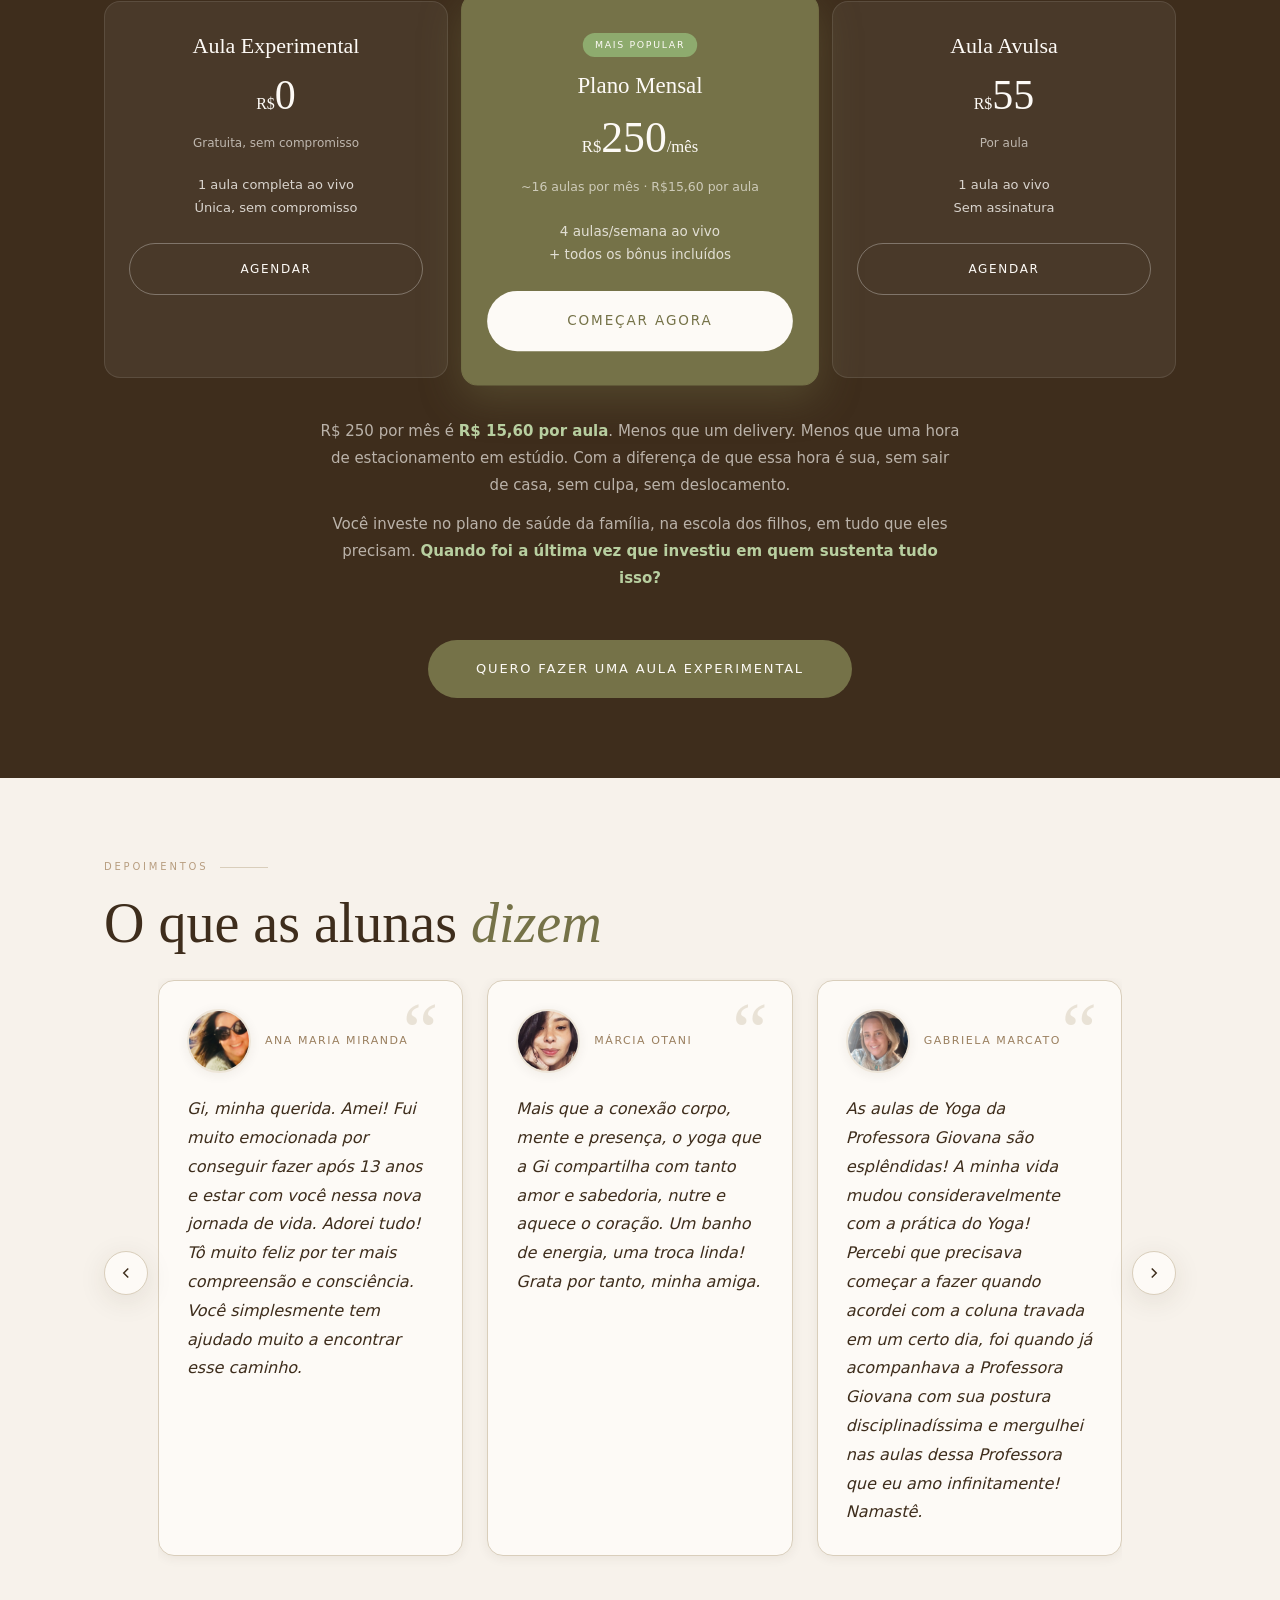
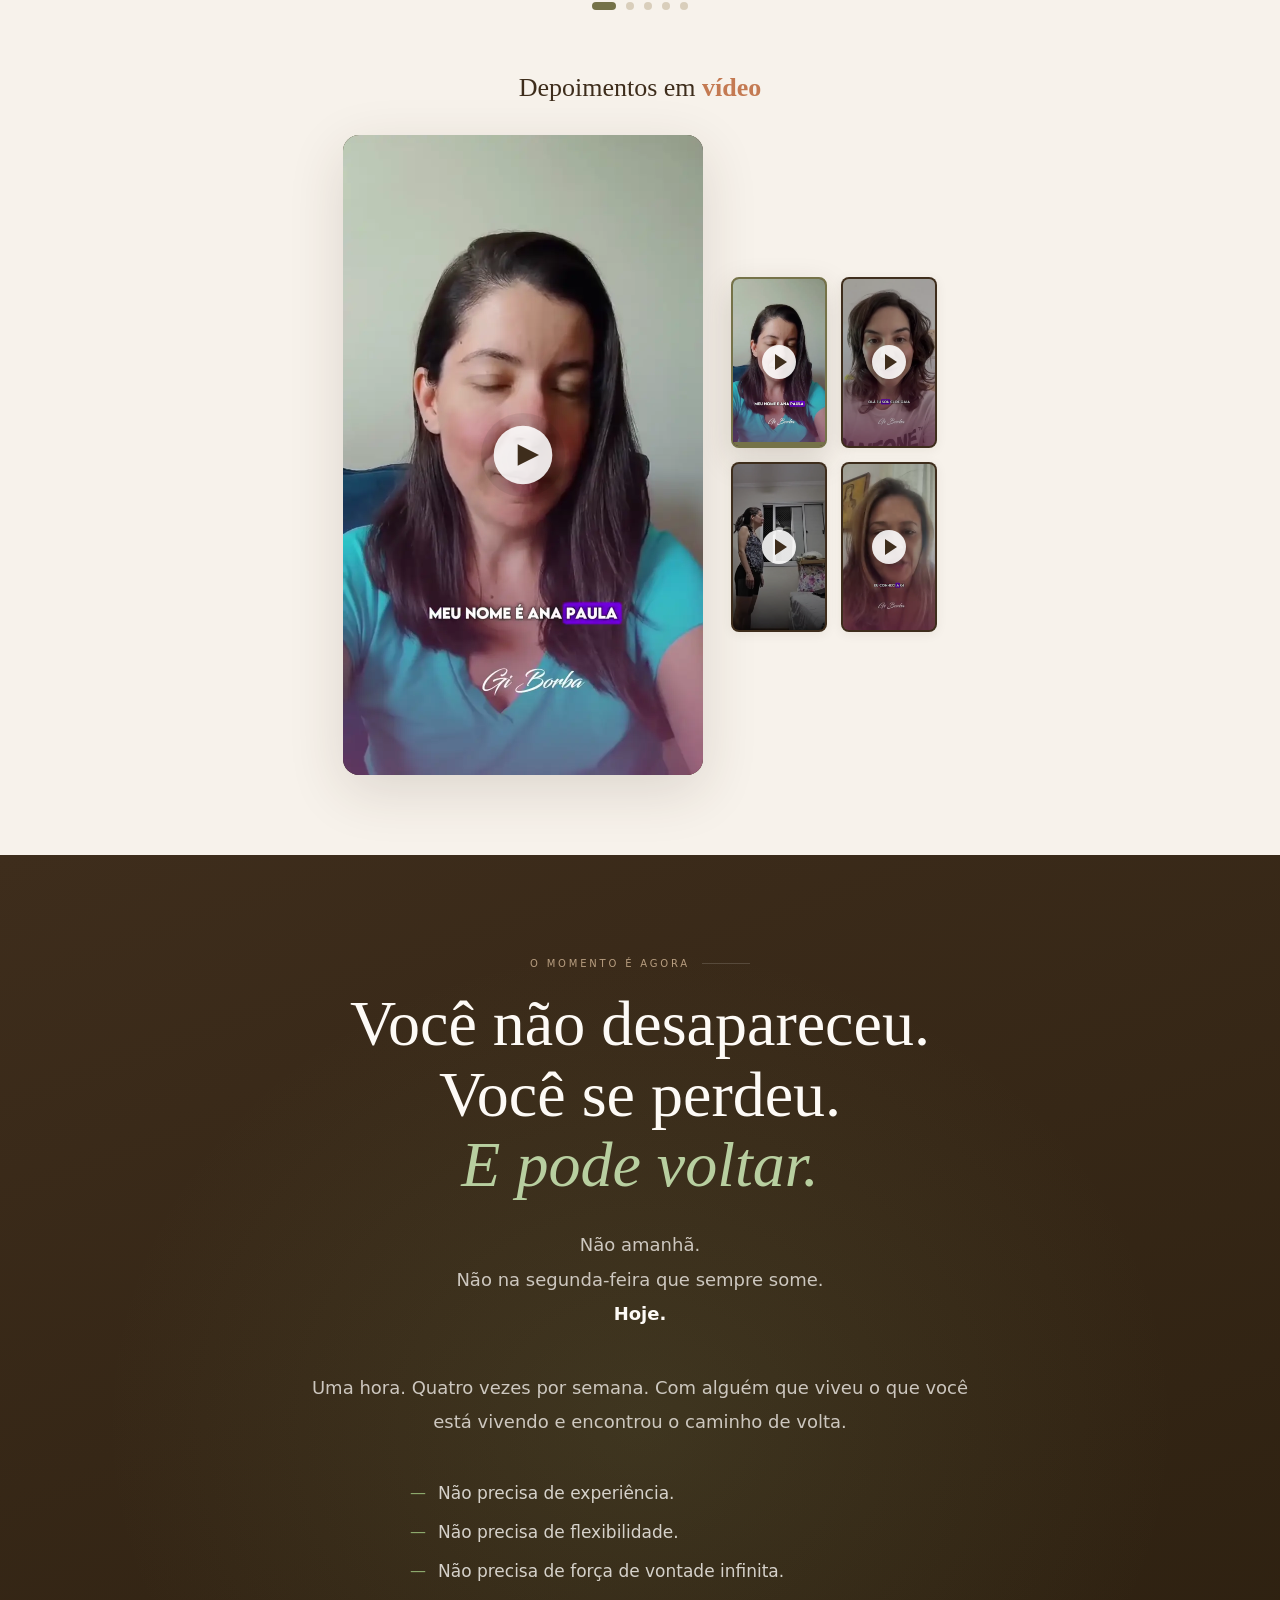
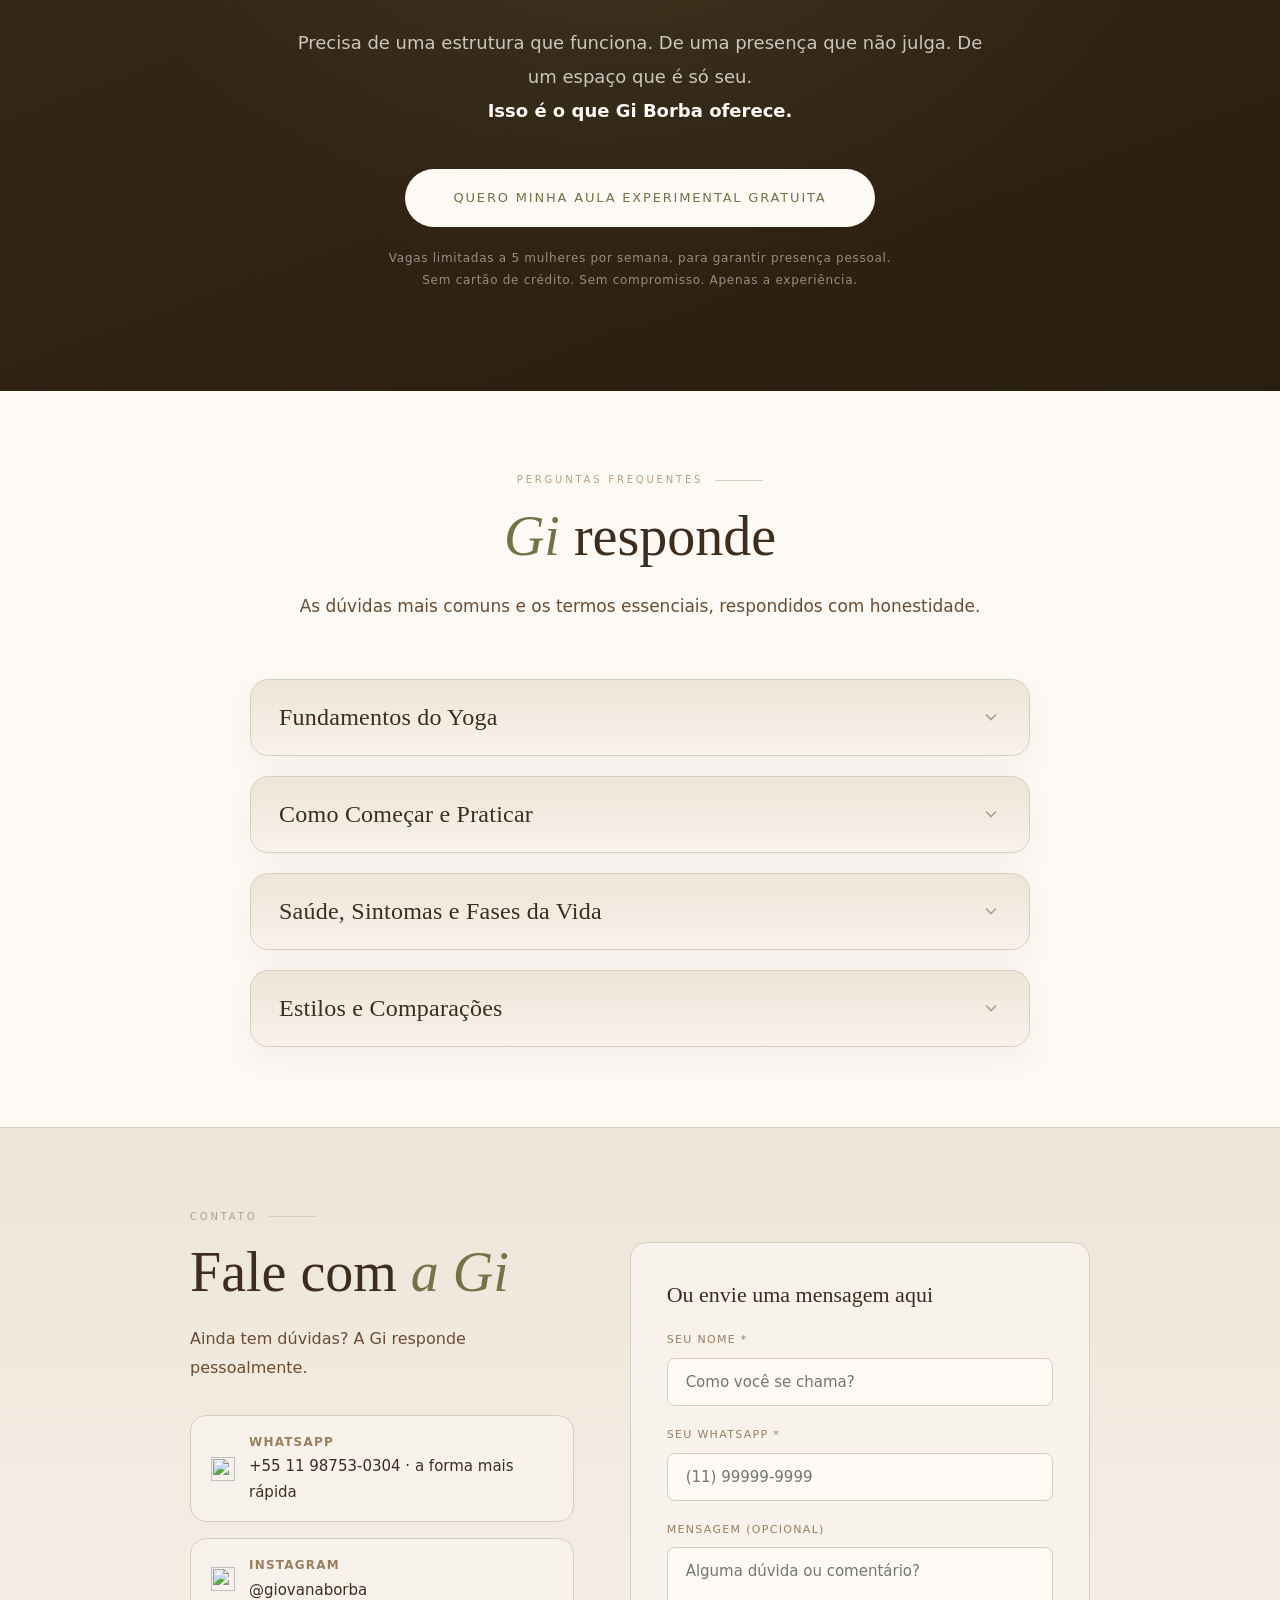
==== commit cc6385e8: "Update sitemap, styles, and terms of use for Giovana Borba Yoga - Added last modification dates to s" ====
--- a/index.html
+++ b/index.html
@@ -15,12 +15,15 @@
   <meta name="keywords"
     content="aulas de yoga online, professora de yoga, yoga online ao vivo, yoga para mulheres, yoga para ansiedade, yoga para insônia, Gi Borba, Giovana Borba">
   <meta name="robots" content="index, follow">
+  <meta name="dateCreated" content="2026-05-22">
+  <meta name="dateModified" content="2026-05-22">
   <meta property="og:title" content="Gi Borba — Yoga Online ao Vivo · A Mulher que Se Resgata">
   <meta property="og:description"
     content="Aulas de yoga online ao vivo, 4x por semana. Para mulheres que cuidam de tudo — menos de si mesmas. Aula experimental gratuita.">
   <meta property="og:type" content="website">
   <meta property="og:locale" content="pt_BR">
   <meta property="og:url" content="https://giborbayoga.com.br/">
+  <meta property="og:updated_time" content="2026-05-22T00:00:00-03:00">
   <meta property="og:image" content="https://giborbayoga.com.br/images/gi-borba-professora-yoga.jpg">
   <meta property="og:image:width" content="1200">
   <meta property="og:image:height" content="630">
@@ -37,7 +40,23 @@
   <!-- Activa animações CSS antes do render — sem isso conteúdo fica sempre visível -->
   <script>document.documentElement.classList.add('js-ready')</script>
 
-  <!-- Schema: Organization -->
+  <!-- Schema: Web Page -->
+  <script type="application/ld+json">
+  {
+    "@context": "https://schema.org",
+    "@type": "WebPage",
+    "@id": "https://giborbayoga.com.br/#webpage",
+    "url": "https://giborbayoga.com.br/",
+    "name": "Gi Borba — Yoga Online ao Vivo · A Mulher que Se Resgata",
+    "description": "Aulas de yoga online ao vivo com Gi Borba — 4x por semana via Zoom. Para mulheres que querem aliviar ansiedade, dormir melhor e se reencontrar. Aula experimental gratuita.",
+    "dateCreated": "2026-05-22",
+    "datePublished": "2026-05-22",
+    "dateModified": "2026-05-22",
+    "inLanguage": "pt-BR"
+  }
+  </script>
+
+  <!-- Schema: Person -->
   <script type="application/ld+json">
   {
     "@context": "https://schema.org",
@@ -773,7 +792,6 @@
     <a href="#precos">Preços</a>
     <a href="#depoimentos">Depoimentos</a>
     <a href="#faq">FAQ</a>
-    <a href="#glossario">Glossário</a>
     <a href="#contato">Contato</a>
     <a href="https://wa.me/5511987530304?text=Quero%20fazer%20uma%20aula%20experimental%20gratuita"
       class="btn btn-primary mt-16" target="_blank" rel="noopener noreferrer"
@@ -1672,7 +1690,7 @@
         <div class="faq-header fade-up">
           <p class="label" style="justify-content:center" aria-hidden="true">Perguntas Frequentes</p>
           <h2 id="faq-heading" class="text-center"><em>Gi</em> responde</h2>
-          <p class="text-center mt-16">As dúvidas mais comuns, respondidas com honestidade.</p>
+          <p class="text-center mt-16">As dúvidas mais comuns e os termos essenciais, respondidos com honestidade.</p>
         </div>
 
         <div class="faq-list fade-up" role="list" aria-label="Perguntas frequentes sobre yoga e aulas da Gi Borba">
@@ -1787,6 +1805,10 @@
             <div class="faq-answer" id="faq-ans-8" role="region" aria-labelledby="faq-q-8">
               <p><strong>Para começar yoga em casa: escolha um espaço com área suficiente para deitar de braços abertos, providencie um tapete antiderrapante, vista roupa confortável e conecte-se a uma aula com professor ao vivo. Evitar começar sozinha com vídeos gravados — sem correção de postura em tempo real, é fácil criar hábitos errados que causam dor em vez de alívio.</strong></p>
               <p>O erro mais comum de quem começa em casa é substituir o professor por uma biblioteca de vídeos. Vídeos gravados são úteis para complementar a prática, mas não veem você. Um professor ao vivo vê o alinhamento, percebe a compensação que você faz sem saber, e adapta a aula ao que seu corpo está fazendo naquele dia — não ao que o roteiro previu.</p>
+              <div class="faq-definition" aria-label="Definições rápidas para iniciantes">
+                <p><strong>Asana</strong>: nome dado a cada postura do yoga.</p>
+                <p><strong>Savasana</strong>: descanso final da aula, feito deitada, para o corpo integrar a prática.</p>
+              </div>
               <p>Para as primeiras semanas: comece com aulas de 45 a 60 minutos duas ou três vezes por semana. Não pule o descanso final (savasana). Não force posturas que causam dor aguda. E escolha um estilo acessível para iniciantes — Hatha ou Yoga Restaurativo são os pontos de entrada mais adequados para a maioria dos adultos.</p>
             </div>
           </div>
@@ -1871,6 +1893,9 @@
             </button>
             <div class="faq-answer" id="faq-ans-14" role="region" aria-labelledby="faq-q-14">
               <p><strong>Sim, e a evidência é robusta. Estudos publicados em periódicos como o Journal of Clinical Psychiatry e o Frontiers in Psychiatry documentam redução significativa de sintomas de ansiedade em praticantes regulares de yoga. O mecanismo é fisiológico: técnicas de respiração ativam o nervo vago, reduzem o cortisol e desaceleram o sistema nervoso autônomo — efeitos mensuráveis em uma única sessão.</strong></p>
+              <div class="faq-definition" aria-label="Definição rápida">
+                <p><strong>Pranayama</strong>: prática consciente da respiração usada para regular o sistema nervoso e mudar o estado do corpo em poucos minutos.</p>
+              </div>
               <p>A diferença entre "fazer yoga uma vez" e "praticar yoga regularmente" é a diferença entre apagar um incêndio e instalar um sistema de prevenção. Uma sessão reduz a ansiedade momentaneamente. A prática consistente recalibra o ponto de equilíbrio do sistema nervoso — o estado que antes exigia esforço começa a ser o estado padrão.</p>
               <p>Para quem vive em estado crônico de alerta — prazos, responsabilidades que nunca terminam, a sensação de que o corpo nunca desliga — o yoga oferece uma via de saída que não depende de força de vontade: você não precisa "querer relaxar". O sistema nervoso responde ao estímulo da respiração independentemente da intenção consciente.</p>
             </div>
@@ -1886,6 +1911,9 @@
             </button>
             <div class="faq-answer" id="faq-ans-15" role="region" aria-labelledby="faq-q-15">
               <p><strong>Sim. O yoga melhora o sono por dois caminhos complementares: regula os picos de cortisol ao longo do dia e, nas horas antes de dormir, ativa o sistema nervoso parassimpático. Um estudo publicado na Revista Brasileira de Medicina de Família e Comunidade documentou melhora significativa da insônia em mulheres na pós-menopausa com prática regular de yoga. A maioria das praticantes relata melhora perceptível nas primeiras duas semanas.</strong></p>
+              <div class="faq-definition" aria-label="Definição rápida">
+                <p><strong>Savasana</strong>: postura de descanso final que desacelera o corpo e sinaliza ao sistema nervoso que a prática terminou.</p>
+              </div>
               <p>A insônia mais comum não é a incapacidade de adormecer — é a incapacidade de desligar. A mente continua processando o dia depois que o corpo deitou. Isso acontece porque o sistema nervoso nunca recebeu o sinal claro de que o dia terminou. O yoga oferece esse sinal: posturas suaves, respiração longa e o descanso final da aula preparam o sistema nervoso para o descanso de forma que a maioria das outras práticas não consegue.</p>
             </div>
           </div>
@@ -1956,6 +1984,10 @@
             </button>
             <div class="faq-answer" id="faq-ans-20" role="region" aria-labelledby="faq-q-20">
               <p><strong>Para quem está em burnout, o ponto de entrada é o yoga mais suave disponível: Yoga Restaurativo ou Yoga Nidra. Adicionar intensidade a um sistema nervoso esgotado é contraproducente. O objetivo das primeiras semanas não é "fazer mais" — é ensinar o sistema nervoso que é seguro parar. Isso, por si só, já é o trabalho mais importante.</strong></p>
+              <div class="faq-definition" aria-label="Definições rápidas para burnout">
+                <p><strong>Yoga Restaurativo</strong>: prática de descanso ativo em que as posturas são sustentadas com apoio, sem esforço muscular relevante.</p>
+                <p><strong>Yoga Nidra</strong>: relaxamento guiado feito deitada, entre vigília e sono, com foco em recuperação profunda.</p>
+              </div>
               <p>O paradoxo do burnout é que quem mais precisa descansar é quem mais resiste a descansar. A mente esgotada continua gerando tarefas, justificativas e culpa mesmo quando o corpo já não aguenta. O Yoga Restaurativo funciona exatamente nesse contexto porque não pede esforço — pede rendição. E a rendição, praticada de forma estruturada e segura no tapete, começa a se transferir para a vida fora dele.</p>
             </div>
           </div>
@@ -1984,6 +2016,9 @@
             </button>
             <div class="faq-answer" id="faq-ans-22" role="region" aria-labelledby="faq-q-22">
               <p><strong>Sim. Estudos clínicos documentam redução significativa da frequência e intensidade das ondas de calor em mulheres que praticam yoga regularmente — particularmente técnicas de respiração que ativam o sistema nervoso parassimpático. O yoga também demonstra eficácia para os outros sintomas da menopausa: insônia, oscilações de humor, rigidez articular e ansiedade elevada.</strong></p>
+              <div class="faq-definition" aria-label="Definição rápida">
+                <p><strong>Pranayama</strong>: técnicas respiratórias do yoga que ajudam a reduzir hiperativação, melhorar tolerância ao estresse e estabilizar o ritmo interno.</p>
+              </div>
               <p>O mecanismo não é hormonal — o yoga não repõe estrogênio. Mas atua diretamente nos sistemas que o estrogênio regulava: o sistema nervoso autônomo (que controla a temperatura corporal), o sistema límbico (que processa emoções) e o sistema musculoesquelético (que sofre com a perda de elasticidade). Abordar esses sistemas por fora — via respiração, movimento e atenção — produz alívio real e mensurável.</p>
             </div>
           </div>
@@ -2068,6 +2103,11 @@
             </button>
             <div class="faq-answer" id="faq-ans-28" role="region" aria-labelledby="faq-q-28">
               <p><strong>Para a maioria dos adultos que começam do zero, Hatha Yoga é o ponto de entrada mais recomendado: ritmo pausado, posturas mantidas por alguns respirações, espaço para aprender o alinhamento com segurança. Yoga Restaurativo é a segunda opção, especialmente para quem está esgotada ou com dor crônica. Vinyasa é mais adequado para quem já tem alguma base ou vem de prática física regular.</strong></p>
+              <div class="faq-definition" aria-label="Definições rápidas de estilos de yoga">
+                <p><strong>Hatha Yoga</strong>: prática mais pausada, com permanência maior nas posturas.</p>
+                <p><strong>Vinyasa</strong>: sequência fluida em que movimento e respiração avançam juntos.</p>
+                <p><strong>Yin Yoga</strong>: prática lenta focada em tecidos conjuntivos, com permanências longas e corpo relaxado.</p>
+              </div>
               <p>A escolha ideal depende do objetivo. Para quem quer aprender o básico sem pressa: Hatha. Para quem precisa de um reset do sistema nervoso: Restaurativo ou Yoga Nidra. Para quem se sente agitada demais para "ficar parada": Vinyasa, que ocupa a mente com o movimento. Para quem tem rigidez articular crônica: Yin Yoga, que trabalha o tecido conjuntivo profundo.</p>
             </div>
           </div>
@@ -2082,6 +2122,9 @@
             </button>
             <div class="faq-answer" id="faq-ans-29" role="region" aria-labelledby="faq-q-29">
               <p><strong>Yoga Nidra é uma prática de relaxamento guiado feita completamente deitada. O praticante é conduzido por voz através de camadas progressivas de consciência corporal, chegando a um estado entre vigília e sono onde o sistema nervoso se restaura profundamente. Uma sessão de 30 minutos é frequentemente descrita como equivalente a 2 a 3 horas de sono em termos de recuperação do sistema nervoso.</strong></p>
+              <div class="faq-definition" aria-label="Definição rápida">
+                <p><strong>Savasana</strong>: posição clássica deitada de costas, com braços relaxados, usada como base para o descanso final e para práticas como Yoga Nidra.</p>
+              </div>
               <p>Para fazer: deite-se em posição confortável (de preferência em savasana, de costas, braços ligeiramente afastados do corpo), feche os olhos e siga a voz da professora. Não é necessário "conseguir não pensar" — pensamentos vêm e vão normalmente. O que muda é a relação com eles: você observa sem seguir. Isso é yoga nidra em prática.</p>
             </div>
           </div>
@@ -2110,6 +2153,9 @@
             </button>
             <div class="faq-answer" id="faq-ans-31" role="region" aria-labelledby="faq-q-31">
               <p><strong>Neuroyoga é uma abordagem emergente que integra conhecimentos de neurociência à prática do yoga. Em vez de descrever os efeitos apenas pela tradição, o neuroyoga explica o mecanismo — como o cérebro responde ao movimento, à respiração e à atenção — e usa esse mapa para conduzir práticas mais precisas. É indicado especialmente para quem tem ansiedade, burnout ou dificuldade de conexão com práticas mais tradicionais.</strong></p>
+              <div class="faq-definition" aria-label="Definição rápida">
+                <p><strong>Neuroyoga</strong>: leitura contemporânea do yoga que traduz posturas, respiração e atenção em linguagem de sistema nervoso, regulação e comportamento.</p>
+              </div>
               <p>O que distingue o neuroyoga é o vocabulário: em vez de "abra o coração para a gratidão", o professor diz "mantenha essa postura mais três respirações porque a tolerância ao desconforto se aprende exatamente assim". O efeito no corpo é idêntico — a via de entrada é diferente. Para quem desconfia do misticismo mas reconhece que o corpo precisa de atenção, é frequentemente a porta de entrada mais eficaz.</p>
             </div>
           </div>
@@ -2124,6 +2170,9 @@
             </button>
             <div class="faq-answer" id="faq-ans-32" role="region" aria-labelledby="faq-q-32">
               <p><strong>Hatha Yoga é pausado — cada postura é mantida por algumas respirações antes de mudar. Vinyasa é fluido — os movimentos fluem sincronizados com a respiração, criando uma sequência contínua. Hatha ensina o alinhamento e a permanência; Vinyasa ensina a fluidez e a presença no movimento. Para iniciantes, Hatha é geralmente mais seguro porque permite mais tempo de aprendizado em cada postura.</strong></p>
+              <div class="faq-definition" aria-label="Definição rápida">
+                <p><strong>Asana</strong>: cada postura praticada na aula. No Hatha, as asanas ficam mais tempo; no Vinyasa, elas entram em sequência mais contínua.</p>
+              </div>
               <p>A escolha entre os dois é também uma questão de temperamento. Quem funciona melhor com estrutura e pause tende a gostar mais do Hatha. Quem precisa de movimento para entrar em quietude — e se sente presa em posturas estáticas — geralmente encontra no Vinyasa a porta de entrada perfeita. Muitos praticantes acabam combinando os dois ao longo da semana.</p>
             </div>
           </div>
@@ -2348,6 +2397,10 @@
             </button>
             <div class="faq-answer" id="faq-ans-48" role="region" aria-labelledby="faq-q-48">
               <p><strong>Sim — e é uma das aplicações mais eficazes do yoga. Uma prática de 20 a 45 minutos entre 1 e 2 horas antes de dormir, focada em posturas suaves, respiração longa e finalizada com Savasana ou Yoga Nidra, produz redução mensurável nos níveis de cortisol e prepara o sistema nervoso para o sono. Evitar Vinyasa intenso ou Yoga HIIT próximo ao horário de dormir — esses estilos energizam em vez de desacelerar.</strong></p>
+              <div class="faq-definition" aria-label="Definições rápidas para prática noturna">
+                <p><strong>Savasana</strong>: descanso final da aula, importante para consolidar o estado de relaxamento.</p>
+                <p><strong>Yoga Nidra</strong>: relaxamento guiado profundo, muito usado quando a dificuldade principal é desligar a mente.</p>
+              </div>
               <p>Para quem tem dificuldade de "desligar" antes de dormir, o yoga noturno funciona como uma transição ritualizada entre o dia e a noite. O corpo aprende, com a repetição, que essa sequência de movimentos e respiração sinaliza que o dia terminou. Com o tempo, a própria entrada no tapete já começa a desacelerar o sistema nervoso.</p>
             </div>
           </div>
@@ -2469,339 +2522,6 @@
       </div>
     </div>
   </section>
-
-  <!-- ═══════════════════════════════════════
-     GLOSSÁRIO
-═══════════════════════════════════════ -->
-  <section id="glossario" class="section" aria-labelledby="glossario-heading">
-    <div class="container">
-      <div class="glossario-header fade-up">
-        <p class="label" style="justify-content:center" aria-hidden="true">Glossário</p>
-        <h2 id="glossario-heading" class="text-center">Termos <em>usados</em></h2>
-        <p class="text-center mt-16">Vocabulário acessível para quem está chegando ao yoga. Sem jargão, sem misticismo.
-        </p>
-      </div>
-
-      <div class="glossario-cats fade-up" role="group" aria-label="Filtrar glossário por categoria">
-        <button class="glos-cat-btn active" data-cat="all" aria-pressed="true">Todos</button>
-        <button class="glos-cat-btn" data-cat="conceito" aria-pressed="false">Conceito</button>
-        <button class="glos-cat-btn" data-cat="pratica" aria-pressed="false">Prática</button>
-        <button class="glos-cat-btn" data-cat="modalidade" aria-pressed="false">Modalidades</button>
-        <button class="glos-cat-btn" data-cat="mitos" aria-pressed="false">Mitos</button>
-        <button class="glos-cat-btn" data-cat="formato" aria-pressed="false">Formato</button>
-        <button class="glos-cat-btn" data-cat="beneficio" aria-pressed="false">Benefícios</button>
-      </div>
-
-      <div class="glossario-grid" role="list" aria-label="Glossário de yoga">
-
-        <article class="glos-card fade-up" data-cat="conceito" role="listitem" id="o-que-e-yoga"
-          aria-labelledby="glos-yoga">
-          <div class="glos-card-head">
-            <h3 class="glos-term" id="glos-yoga">Yoga</h3>
-            <span class="glos-cat-tag">Conceito</span>
-          </div>
-          <div class="glos-card-body">
-            <p class="glos-definition">Prática que combina movimento, respiração e atenção ao corpo.</p>
-            <p>Não é religião, não exige flexibilidade e não depende de crenças espirituais. É uma ferramenta de
-              autorregulação — aprende-se a usar o próprio corpo para reduzir ansiedade, melhorar o sono e recuperar a
-              sensação de estar inteira.</p>
-          </div>
-        </article>
-
-        <article class="glos-card fade-up fade-up-delay-1" data-cat="pratica" role="listitem" id="asana"
-          aria-labelledby="glos-asana">
-          <div class="glos-card-head">
-            <h3 class="glos-term" id="glos-asana">Asana</h3>
-            <span class="glos-cat-tag">Prática</span>
-          </div>
-          <div class="glos-card-body">
-            <p class="glos-definition">A postura — a posição específica que o corpo assume durante a prática.</p>
-            <p>Cada asana tem uma forma e um propósito: algumas alongam, outras fortalecem, outras abrem o quadril ou
-              estimulam a respiração. A postura "certa" é sempre a versão que o seu corpo consegue fazer hoje.</p>
-          </div>
-        </article>
-
-        <article class="glos-card fade-up" data-cat="pratica" role="listitem" id="pranayama"
-          aria-labelledby="glos-pranayama">
-          <div class="glos-card-head">
-            <h3 class="glos-term" id="glos-pranayama">Pranayama</h3>
-            <span class="glos-cat-tag">Prática</span>
-          </div>
-          <div class="glos-card-body">
-            <p class="glos-definition">A prática consciente da respiração no yoga.</p>
-            <p>Não é "respirar fundo" de qualquer jeito: é usar o ritmo, a profundidade e a pausa da respiração para
-              regular o sistema nervoso. Uma expiração longa e completa ativa o nervo vago e desacelera o coração em
-              segundos.</p>
-          </div>
-        </article>
-
-        <article class="glos-card fade-up fade-up-delay-1" data-cat="pratica" role="listitem" id="savasana"
-          aria-labelledby="glos-savasana">
-          <div class="glos-card-head">
-            <h3 class="glos-term" id="glos-savasana">Savasana</h3>
-            <span class="glos-cat-tag">Prática</span>
-          </div>
-          <div class="glos-card-body">
-            <p class="glos-definition">O descanso final de toda aula de yoga.</p>
-            <p>O momento em que o sistema nervoso integra tudo o que foi trabalhado. Para quem vive no modo acelerado,
-              savasana costuma ser a postura mais difícil — e a mais necessária. Pular o savasana é como cozinhar e
-              servir antes de terminar.</p>
-          </div>
-        </article>
-
-        <article class="glos-card fade-up" data-cat="modalidade" role="listitem" id="hatha-yoga"
-          aria-labelledby="glos-hatha">
-          <div class="glos-card-head">
-            <h3 class="glos-term" id="glos-hatha">Hatha Yoga</h3>
-            <span class="glos-cat-tag">Modalidade</span>
-          </div>
-          <div class="glos-card-body">
-            <p class="glos-definition">A base de quase todo estilo de yoga praticado no Ocidente.</p>
-            <p>As aulas são pausadas — cada postura é mantida por algumas respirações antes de mudar. É o estilo ideal
-              para iniciantes e para quem quer desacelerar sem parar de mover. A lentidão do Hatha é seu poder, não sua
-              limitação.</p>
-          </div>
-        </article>
-
-        <article class="glos-card fade-up fade-up-delay-1" data-cat="modalidade" role="listitem" id="vinyasa"
-          aria-labelledby="glos-vinyasa">
-          <div class="glos-card-head">
-            <h3 class="glos-term" id="glos-vinyasa">Vinyasa Yoga</h3>
-            <span class="glos-cat-tag">Modalidade</span>
-          </div>
-          <div class="glos-card-body">
-            <p class="glos-definition">Estilo em que os movimentos fluem em sincronia com a respiração.</p>
-            <p>As aulas são dinâmicas e criam calor interno. Ideal para quem se sente agitada demais para "ficar
-              parada", pois o movimento constante ocupa e ao mesmo tempo ensina a mente a acalmar.</p>
-          </div>
-        </article>
-
-        <article class="glos-card fade-up" data-cat="modalidade" role="listitem" id="yoga-restaurativo"
-          aria-labelledby="glos-restaurativo">
-          <div class="glos-card-head">
-            <h3 class="glos-term" id="glos-restaurativo">Yoga Restaurativo</h3>
-            <span class="glos-cat-tag">Modalidade</span>
-          </div>
-          <div class="glos-card-body">
-            <p class="glos-definition">Prática de descanso ativo onde as posturas são mantidas por vários minutos sem
-              esforço.</p>
-            <p>O objetivo é restaurar o sistema nervoso: não estimular, mas permitir que o corpo reverta o estado
-              crônico de alerta. É a modalidade mais indicada para burnout e esgotamento emocional.</p>
-          </div>
-        </article>
-
-        <article class="glos-card fade-up fade-up-delay-1" data-cat="modalidade" role="listitem" id="yoga-somatico"
-          aria-labelledby="glos-somatico">
-          <div class="glos-card-head">
-            <h3 class="glos-term" id="glos-somatico">Yoga Somático</h3>
-            <span class="glos-cat-tag">Modalidade</span>
-          </div>
-          <div class="glos-card-body">
-            <p class="glos-definition">Abordagem que coloca a percepção interna do corpo no centro da prática.</p>
-            <p>Em vez de buscar a forma correta de uma postura, pergunta: como você sente isso? Especialmente eficaz
-              para liberar tensões crônicas que têm raiz emocional — os ombros que nunca abaixam, o maxilar sempre
-              contraído.</p>
-          </div>
-        </article>
-
-        <article class="glos-card fade-up" data-cat="modalidade" role="listitem" id="swasthya"
-          aria-labelledby="glos-swasthya">
-          <div class="glos-card-head">
-            <h3 class="glos-term" id="glos-swasthya">SwáSthya Yoga</h3>
-            <span class="glos-cat-tag">Modalidade</span>
-          </div>
-          <div class="glos-card-body">
-            <p class="glos-definition">Tradição de yoga com raiz brasileira, estruturada em postura, respiração,
-              relaxamento e autoconhecimento.</p>
-            <p>O nome significa "aquele que está estabelecido em si mesmo". A proposta é terapêutica e integral: o
-              praticante não sai apenas com o corpo alongado, mas com sensação de inteireza.</p>
-          </div>
-        </article>
-
-        <article class="glos-card fade-up fade-up-delay-1" data-cat="modalidade" role="listitem" id="acroyoga"
-          aria-labelledby="glos-acroyoga">
-          <div class="glos-card-head">
-            <h3 class="glos-term" id="glos-acroyoga">Acroyoga</h3>
-            <span class="glos-cat-tag">Modalidade</span>
-          </div>
-          <div class="glos-card-body">
-            <p class="glos-definition">Prática que combina yoga, acrobacia e trabalho em dupla.</p>
-            <p>Uma pessoa sustenta e a outra voa, mas o centro da prática não é o efeito visual: é confiança,
-              comunicação e presença. O corpo aprende a sustentar e a ceder o peso com segurança.</p>
-          </div>
-        </article>
-
-        <article class="glos-card fade-up" data-cat="modalidade" role="listitem" id="yin-yoga"
-          aria-labelledby="glos-yin">
-          <div class="glos-card-head">
-            <h3 class="glos-term" id="glos-yin">Yin Yoga</h3>
-            <span class="glos-cat-tag">Modalidade</span>
-          </div>
-          <div class="glos-card-body">
-            <p class="glos-definition">Prática lenta em que cada postura é mantida por 3 a 10 minutos com o corpo
-              relaxado.</p>
-            <p>O alvo não são os músculos — são os tecidos conjuntivos profundos: fáscia, ligamentos e cápsulas
-              articulares. Para quem tem mais de 40 anos, é a modalidade que resolve a rigidez articular que o treino
-              convencional ignora.</p>
-          </div>
-        </article>
-
-        <article class="glos-card fade-up fade-up-delay-1" data-cat="modalidade" role="listitem" id="yoga-nidra"
-          aria-labelledby="glos-nidra">
-          <div class="glos-card-head">
-            <h3 class="glos-term" id="glos-nidra">Yoga Nidra</h3>
-            <span class="glos-cat-tag">Modalidade</span>
-          </div>
-          <div class="glos-card-body">
-            <p class="glos-definition">Relaxamento guiado feito completamente deitada, entre a vigília e o sono.</p>
-            <p>Uma sessão de 30 minutos é descrita como equivalente a 2–3 horas de sono em recuperação do sistema
-              nervoso. Para quem tem insônia ou ansiedade, é uma das ferramentas mais eficazes — porque não exige
-              esforço, apenas deitar e seguir a voz.</p>
-          </div>
-        </article>
-
-        <article class="glos-card fade-up" data-cat="modalidade" role="listitem" id="neuroyoga"
-          aria-labelledby="glos-neuroyoga">
-          <div class="glos-card-head">
-            <h3 class="glos-term" id="glos-neuroyoga">Neuroyoga</h3>
-            <span class="glos-cat-tag">Modalidade</span>
-          </div>
-          <div class="glos-card-body">
-            <p class="glos-definition">Abordagem que integra explicitamente os conhecimentos da neurociência ao
-              yoga.</p>
-            <p>Em vez de explicar os efeitos só pela tradição, mostra como o cérebro responde ao movimento, à
-              respiração e à atenção. Isso torna a prática mais precisa, especialmente em saúde mental e burnout.</p>
-          </div>
-        </article>
-
-        <article class="glos-card fade-up fade-up-delay-1" data-cat="modalidade" role="listitem" id="yoga-hiit"
-          aria-labelledby="glos-hiit">
-          <div class="glos-card-head">
-            <h3 class="glos-term" id="glos-hiit">Yoga HIIT</h3>
-            <span class="glos-cat-tag">Modalidade</span>
-          </div>
-          <div class="glos-card-body">
-            <p class="glos-definition">Combinação de posturas de yoga com intervalos de alta intensidade.</p>
-            <p>Alterna esforço cardiovascular com recuperação ativa sem abandonar a consciência corporal. Oferece
-              condicionamento, força e resistência, mas a respiração continua guiando o esforço.</p>
-          </div>
-        </article>
-
-        <article class="glos-card fade-up" data-cat="mitos" role="listitem" id="flexibilidade"
-          aria-labelledby="glos-flexibilidade">
-          <div class="glos-card-head">
-            <h3 class="glos-term" id="glos-flexibilidade">Flexibilidade no Yoga</h3>
-            <span class="glos-cat-tag">Mitos</span>
-          </div>
-          <div class="glos-card-body">
-            <p class="glos-definition">Flexibilidade não é pré-requisito para o yoga — é consequência.</p>
-            <p>Quem começa sem flexibilidade tem exatamente o yoga que precisa: adaptado ao corpo de hoje. Forçar além
-              do limite não acelera o processo — machuca.</p>
-          </div>
-        </article>
-
-        <article class="glos-card fade-up fade-up-delay-1" data-cat="mitos" role="listitem" id="yoga-espiritualidade"
-          aria-labelledby="glos-espiritualidade">
-          <div class="glos-card-head">
-            <h3 class="glos-term" id="glos-espiritualidade">Yoga e Espiritualidade</h3>
-            <span class="glos-cat-tag">Mitos</span>
-          </div>
-          <div class="glos-card-body">
-            <p class="glos-definition">Praticar yoga não exige crença religiosa, filiação espiritual ou mudança de
-              cosmovisão.</p>
-            <p>O yoga tem origem filosófica indiana, mas seus benefícios físicos e mentais estão disponíveis para
-              qualquer pessoa. Em uma aula laica, o que acontece é movimento, respiração e atenção ao corpo.</p>
-          </div>
-        </article>
-
-        <article class="glos-card fade-up" data-cat="mitos" role="listitem" id="yoga-meditacao"
-          aria-labelledby="glos-meditacao">
-          <div class="glos-card-head">
-            <h3 class="glos-term" id="glos-meditacao">Yoga e Meditação</h3>
-            <span class="glos-cat-tag">Mitos</span>
-          </div>
-          <div class="glos-card-body">
-            <p class="glos-definition">Yoga e meditação são práticas distintas que frequentemente andam juntas.</p>
-            <p>A meditação observa os pensamentos; o yoga usa corpo e respiração como porta de entrada para a mesma
-              quietude interior. Para muita gente, o movimento é um caminho mais acessível do que sentar em silêncio.
-            </p>
-          </div>
-        </article>
-
-        <article class="glos-card fade-up fade-up-delay-1" data-cat="formato" role="listitem" id="yoga-online-ao-vivo"
-          aria-labelledby="glos-online">
-          <div class="glos-card-head">
-            <h3 class="glos-term" id="glos-online">Yoga ao Vivo Online</h3>
-            <span class="glos-cat-tag">Formato</span>
-          </div>
-          <div class="glos-card-body">
-            <p class="glos-definition">Prática conduzida em tempo real por professor, com alunos participando por
-              videochamada.</p>
-            <p>A diferença para aulas gravadas é a correção de postura ao vivo e a presença genuína. A experiência se
-              aproxima da aula presencial, sem deslocamento.</p>
-          </div>
-        </article>
-
-        <article class="glos-card fade-up" data-cat="beneficio" role="listitem" id="yoga-ansiedade"
-          aria-labelledby="glos-ansiedade">
-          <div class="glos-card-head">
-            <h3 class="glos-term" id="glos-ansiedade">Yoga para Ansiedade</h3>
-            <span class="glos-cat-tag">Benefício</span>
-          </div>
-          <div class="glos-card-body">
-            <p class="glos-definition">O yoga atua diretamente no sistema nervoso autônomo e ajuda a reduzir o estado
-              crônico de alerta.</p>
-            <p>Através do pranayama e de posturas que estimulam o nervo vago, a prática reduz cortisol, desacelera o
-              coração e oferece uma via concreta de regulação fisiológica.</p>
-          </div>
-        </article>
-
-        <article class="glos-card fade-up fade-up-delay-1" data-cat="beneficio" role="listitem" id="yoga-insonia"
-          aria-labelledby="glos-insonia">
-          <div class="glos-card-head">
-            <h3 class="glos-term" id="glos-insonia">Yoga para Insônia</h3>
-            <span class="glos-cat-tag">Benefício</span>
-          </div>
-          <div class="glos-card-body">
-            <p class="glos-definition">O yoga melhora o sono ao regular o cortisol e ativar o sistema nervoso
-              parassimpático.</p>
-            <p>Muitas alunas relatam melhora perceptível nas primeiras duas semanas de prática regular. O corpo aprende
-              a reconhecer o sinal de que é seguro desacelerar e dormir.</p>
-          </div>
-        </article>
-
-        <article class="glos-card fade-up" data-cat="beneficio" role="listitem" id="yoga-lombar"
-          aria-labelledby="glos-lombar">
-          <div class="glos-card-head">
-            <h3 class="glos-term" id="glos-lombar">Yoga para Dor Lombar</h3>
-            <span class="glos-cat-tag">Benefício</span>
-          </div>
-          <div class="glos-card-body">
-            <p class="glos-definition">O yoga atua na dor lombar fortalecendo o core, melhorando mobilidade e
-              corrigindo padrões posturais.</p>
-            <p>A correção em tempo real por um professor é especialmente importante. Com orientação adequada, a prática
-              trata várias causas da dor ao mesmo tempo; sem adaptação, pode piorar.</p>
-          </div>
-        </article>
-
-        <article class="glos-card fade-up fade-up-delay-1" data-cat="beneficio" role="listitem" id="yoga-menopausa"
-          aria-labelledby="glos-menopausa">
-          <div class="glos-card-head">
-            <h3 class="glos-term" id="glos-menopausa">Yoga para Menopausa</h3>
-            <span class="glos-cat-tag">Benefício</span>
-          </div>
-          <div class="glos-card-body">
-            <p class="glos-definition">O yoga tem evidências específicas para o manejo de sintomas como ondas de calor,
-              insônia, ansiedade e rigidez articular.</p>
-            <p>Técnicas de respiração e posturas adequadas atuam diretamente nas alterações do sistema nervoso
-              autônomo dessa fase, oferecendo suporte complementar embasado.</p>
-          </div>
-        </article>
-
-      </div>
-    </div>
-  </section>
-
   <!-- ═══════════════════════════════════════
      CONTATO
 ═══════════════════════════════════════ -->
@@ -2917,7 +2637,6 @@
             <li><a href="#precos">Preços</a></li>
             <li><a href="#depoimentos">Depoimentos</a></li>
             <li><a href="#faq">FAQ</a></li>
-            <li><a href="#glossario">Glossário</a></li>
             <li><a href="#contato">Contato</a></li>
           </ul>
         </nav>
--- a/style.css
+++ b/style.css
@@ -719,9 +719,52 @@
 #faq { background: var(--white); }
 .faq-inner { max-width: 780px; margin: 0 auto; }
 .faq-header { text-align: center; margin-bottom: 56px; }
-.faq-list { display: flex; flex-direction: column; gap: 12px; }
+.faq-list { display: flex; flex-direction: column; gap: 18px; }
+.faq-category {
+  border: 1px solid var(--beige-mid);
+  border-radius: calc(var(--radius) + 2px);
+  background: linear-gradient(180deg, var(--beige-light) 0%, var(--cream) 100%);
+  overflow: hidden;
+  box-shadow: 0 14px 34px rgba(84, 62, 44, 0.06);
+}
+.faq-category-toggle {
+  width: 100%;
+  display: flex;
+  justify-content: space-between;
+  align-items: center;
+  gap: 16px;
+  padding: 24px 28px;
+  text-align: left;
+  background: none;
+  cursor: pointer;
+  font-family: var(--font-display);
+  font-size: clamp(18px, 2.3vw, 24px);
+  font-weight: 500;
+  letter-spacing: .01em;
+  color: var(--brown-dark);
+  transition: color var(--transition), background var(--transition);
+}
+.faq-category-toggle:hover { color: var(--olive); }
+.faq-category-toggle[aria-expanded="true"] {
+  color: var(--olive);
+  background: linear-gradient(180deg, rgba(255, 255, 255, 0.48) 0%, rgba(255, 255, 255, 0.28) 100%);
+  border-bottom: 1px solid rgba(193, 169, 135, 0.45);
+}
+.faq-category-toggle[aria-expanded="true"] .faq-chevron { transform: rotate(180deg); }
+.faq-category-panel {
+  max-height: 0;
+  overflow: hidden;
+  transition: max-height .45s ease, padding .3s ease;
+  padding: 0 20px;
+}
+.faq-category-panel.open { padding: 14px 20px 20px; }
+.faq-category-list {
+  display: flex;
+  flex-direction: column;
+  gap: 12px;
+}
 .faq-item {
-  background: var(--cream); border: 1px solid var(--beige-mid);
+  background: rgba(255, 252, 246, 0.9); border: 1px solid rgba(193, 169, 135, 0.75);
   border-radius: var(--radius); overflow: hidden;
 }
 .faq-question {
@@ -742,46 +785,40 @@
 .faq-answer.open { padding: 0 28px 24px; }
 .faq-answer p { font-size: 16px; color: var(--brown-mid); line-height: 1.85; }
 .faq-answer p strong { color: var(--brown-dark); }
-
-/* ─────────────────────────────────────────
-   GLOSSÁRIO
-───────────────────────────────────────── */
-#glossario { background: var(--beige-light); }
-.glossario-header { text-align: center; max-width: 640px; margin: 0 auto 56px; }
-.glossario-cats { display: flex; flex-wrap: wrap; gap: 8px; justify-content: center; margin-bottom: 40px; }
-.glos-cat-btn {
-  padding: 7px 18px; border-radius: var(--radius-pill);
-  font-size: 11px; font-weight: 500; letter-spacing: .1em; text-transform: uppercase;
-  border: 1.5px solid var(--beige-mid); color: var(--brown-mid); transition: all .25s;
-}
-.glos-cat-btn.active, .glos-cat-btn:hover { background: var(--olive); border-color: var(--olive); color: var(--white); }
-.glossario-grid { display: grid; grid-template-columns: repeat(auto-fill, minmax(320px, 1fr)); gap: 20px; }
-.glos-card {
-  background: var(--white); border-radius: var(--radius); border: 1px solid var(--beige-mid);
-  overflow: hidden; box-shadow: var(--shadow-sm); transition: transform var(--transition);
-}
-.glos-card:hover { transform: translateY(-2px); }
-.glos-card-head {
-  padding: 20px 24px 16px; display: flex; align-items: flex-start; justify-content: space-between; gap: 12px;
-}
-.glos-term { font-family: var(--font-display); font-size: 22px; font-weight: 500; color: var(--brown-dark); }
-.glos-cat-tag {
-  font-size: 9px; font-weight: 500; letter-spacing: .16em; text-transform: uppercase;
-  background: var(--cana-pale); color: var(--olive); padding: 4px 10px; border-radius: var(--radius-pill);
-  white-space: nowrap; flex-shrink: 0; margin-top: 4px;
-}
-.glos-card-body { padding: 0 24px 24px; }
-.glos-definition {
-  font-family: var(--font-display); font-size: 16px; font-style: italic;
-  color: var(--brown-dark); border-left: 3px solid var(--olive); padding-left: 16px;
-  margin-bottom: 12px; line-height: 1.6;
-}
-.glos-card p { font-size: 15px; color: var(--brown-mid); line-height: 1.75; }
+.faq-category + .faq-category { margin-top: 2px; }
+.faq-definition {
+  margin: 16px 0;
+  padding: 16px 18px;
+  border-left: 3px solid var(--olive);
+  border-radius: 0 var(--radius-sm) var(--radius-sm) 0;
+  background: var(--beige-light);
+}
+.faq-definition p {
+  font-size: 15px;
+  line-height: 1.75;
+}
+.faq-definition p + p {
+  margin-top: 8px;
+}
+.faq-definition strong {
+  color: var(--brown-dark);
+}
+
+@media (max-width: 768px) {
+  .faq-category-toggle { padding: 20px 22px; }
+  .faq-category-panel { padding: 0 14px; }
+  .faq-category-panel.open { padding: 14px 14px 14px; }
+  .faq-question { padding: 18px 20px; }
+  .faq-answer.open { padding: 0 20px 20px; }
+}
 
 /* ─────────────────────────────────────────
    CONTATO
 ───────────────────────────────────────── */
-#contato { background: var(--white); }
+#contato {
+  background: linear-gradient(180deg, var(--beige-light) 0%, var(--cream) 100%);
+  border-top: 1px solid var(--beige-mid);
+}
 .contato-inner { max-width: 900px; margin: 0 auto; }
 .contato-grid { display: grid; gap: 56px; }
 .contato-info h2 { margin-bottom: 20px; }
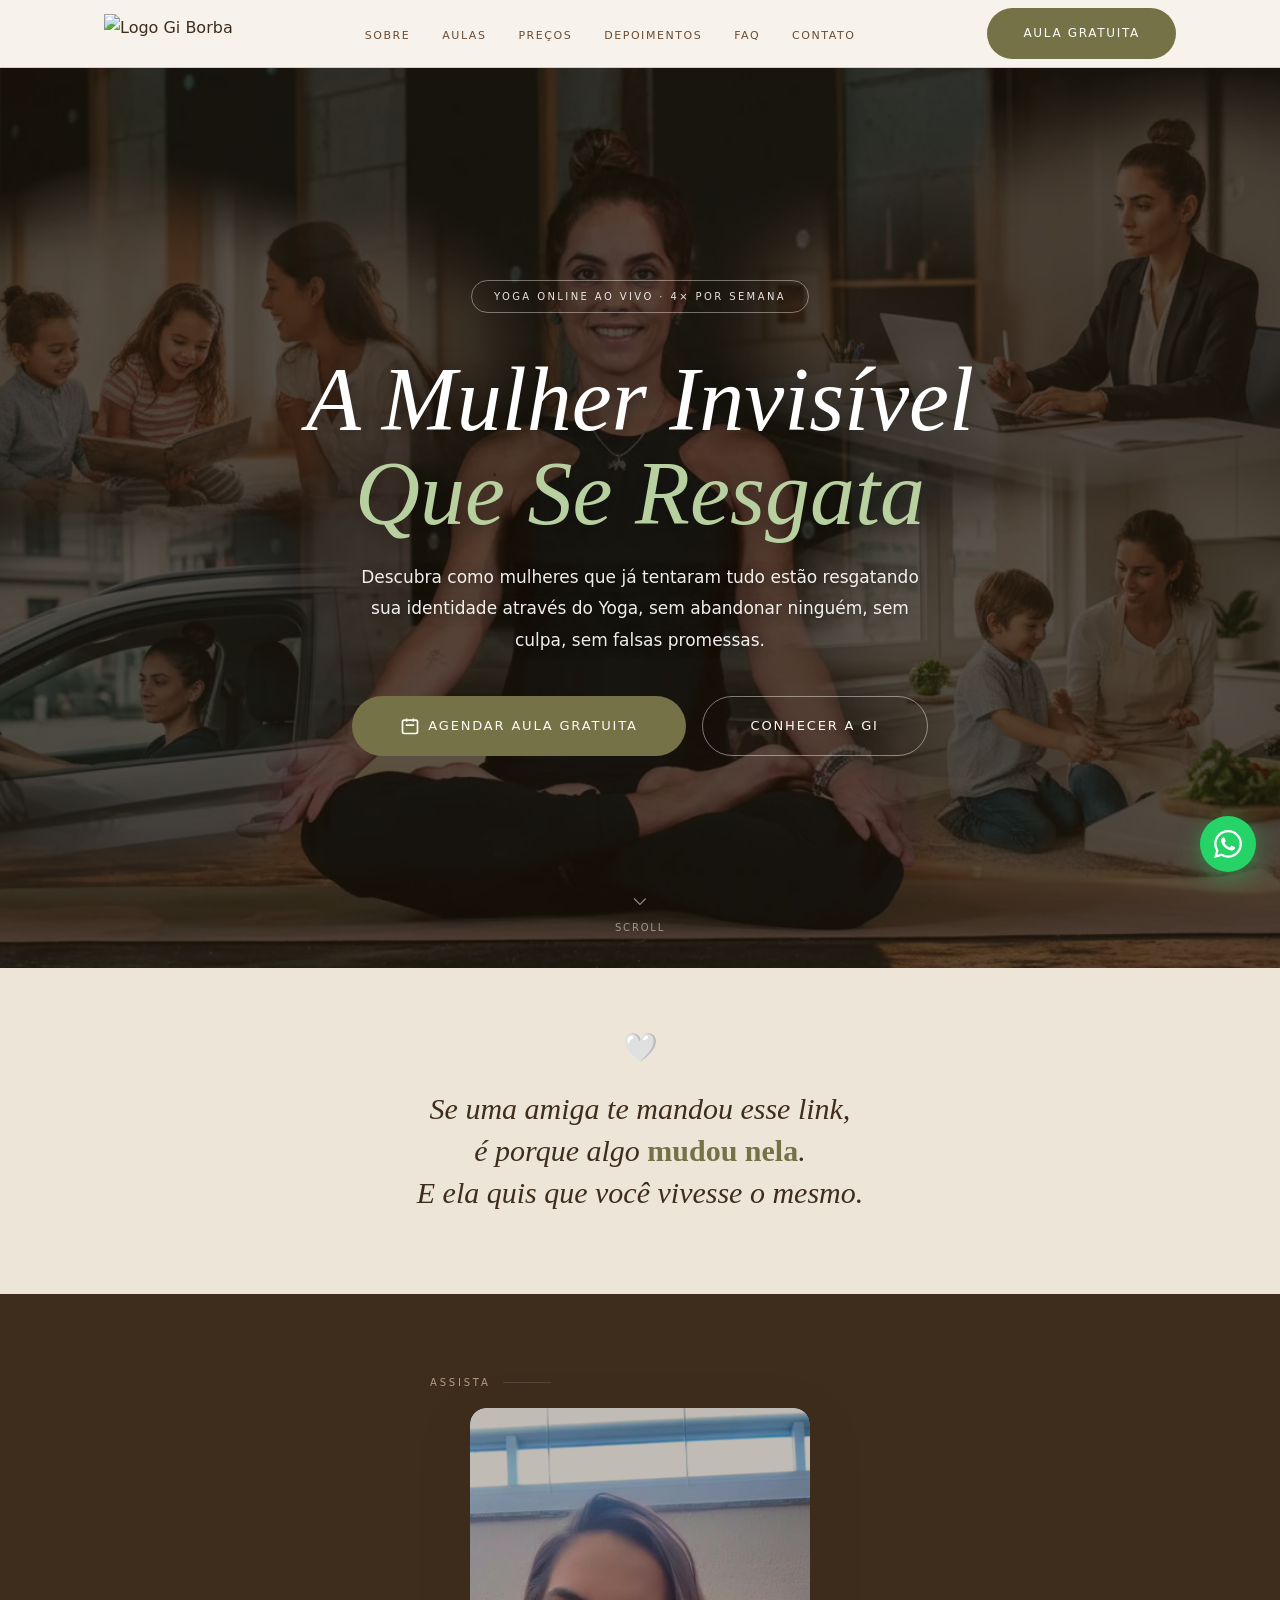
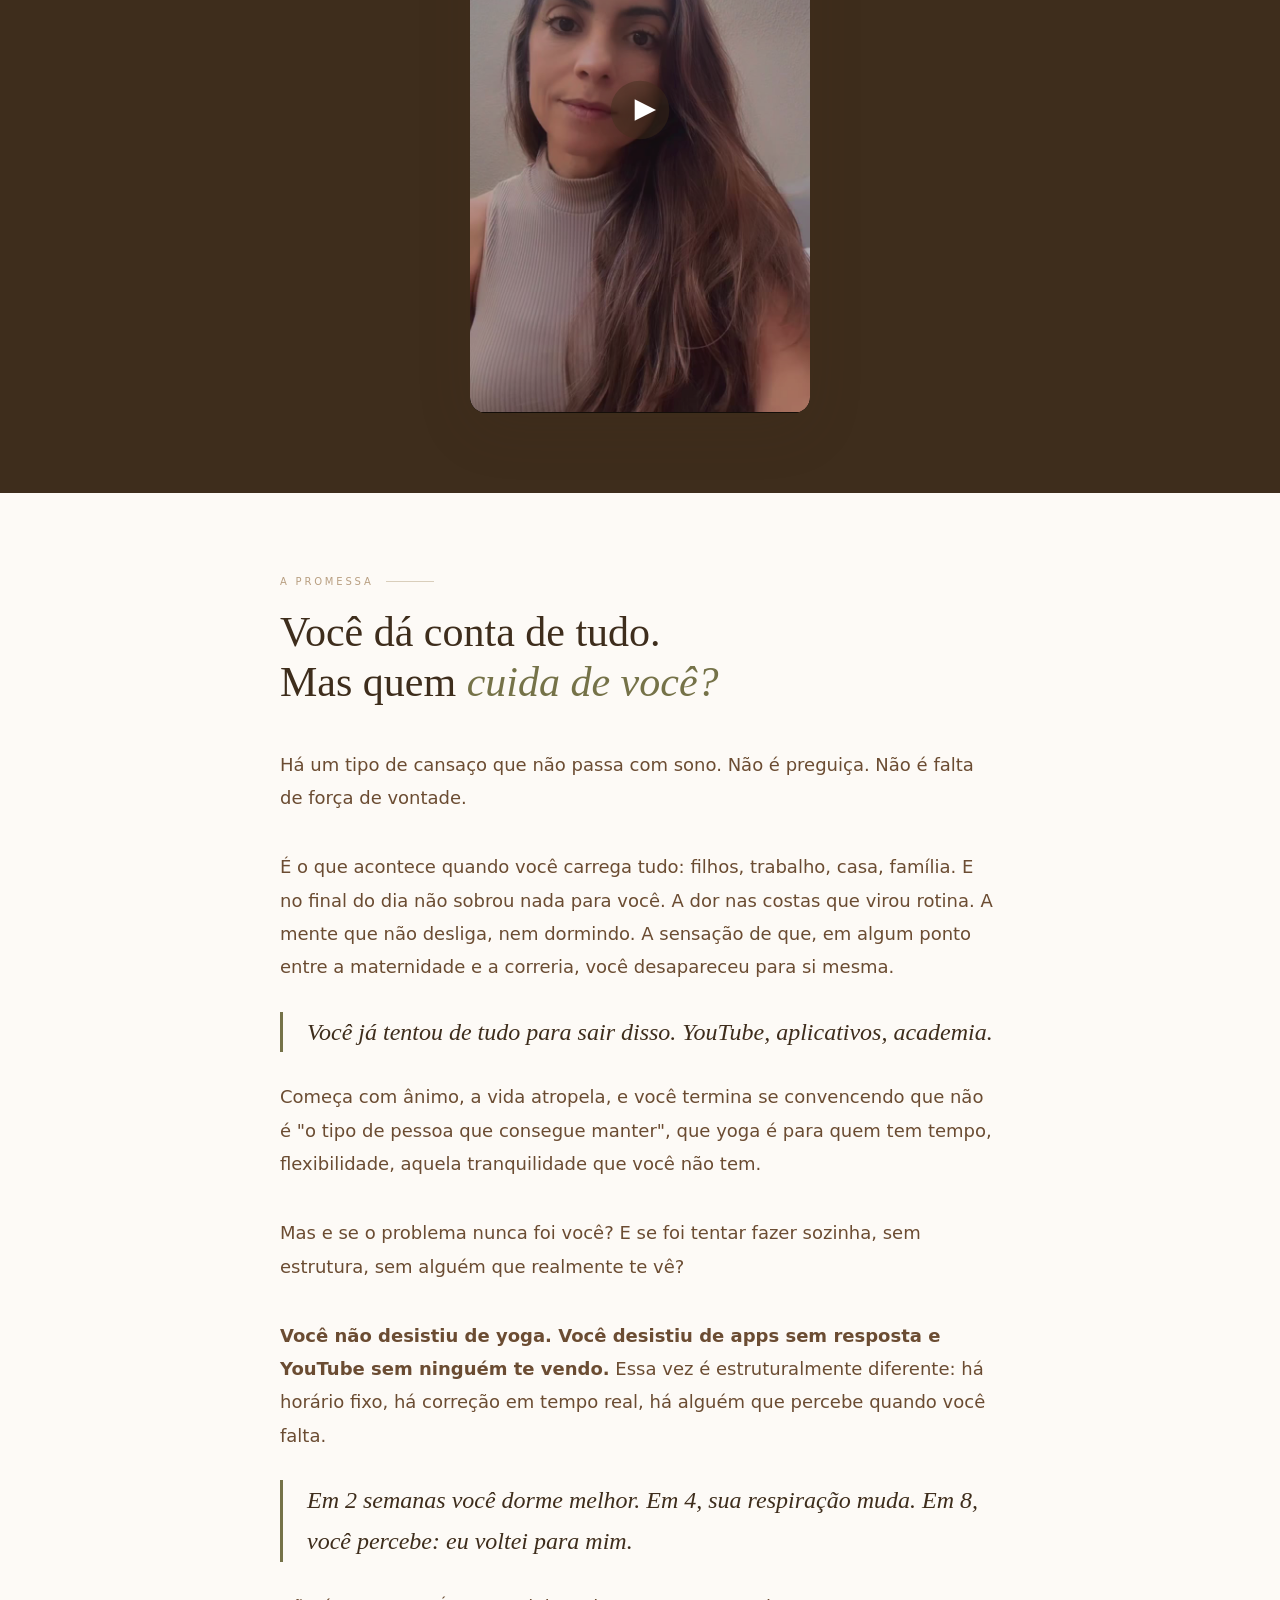
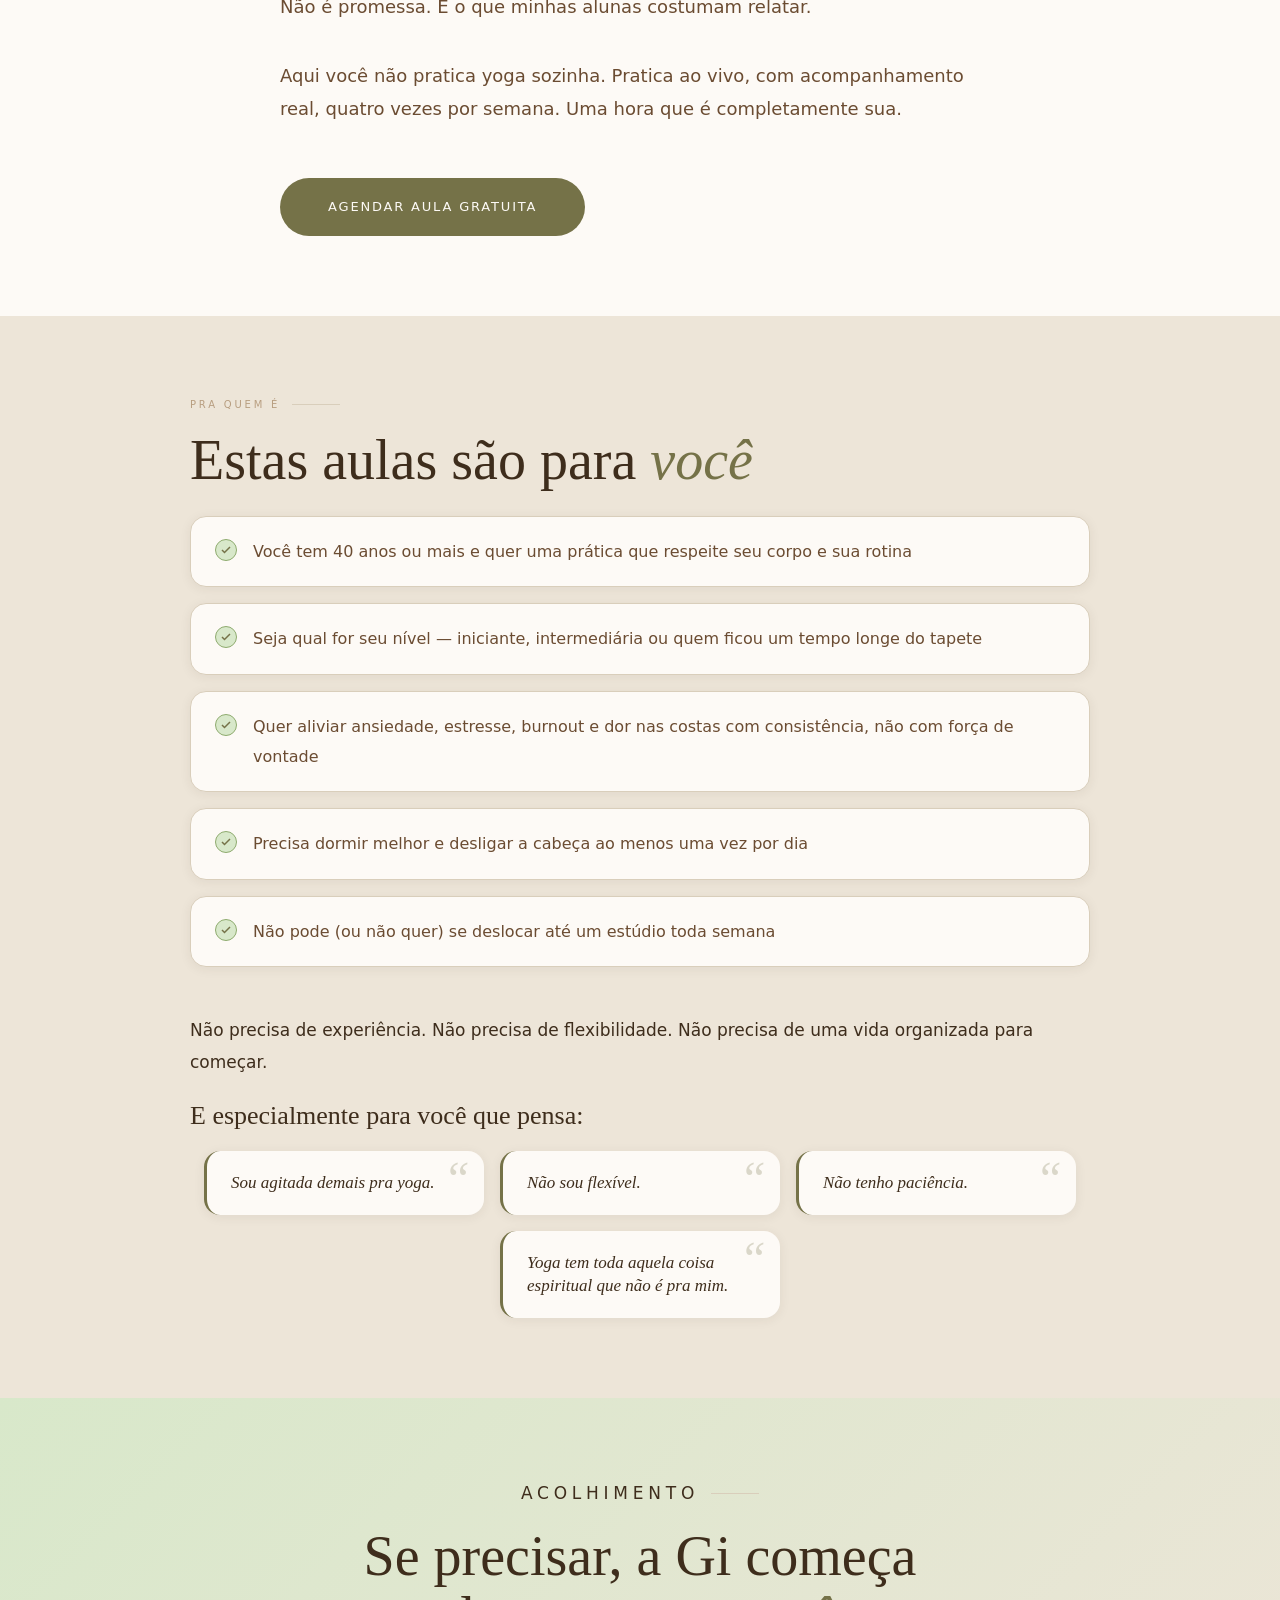
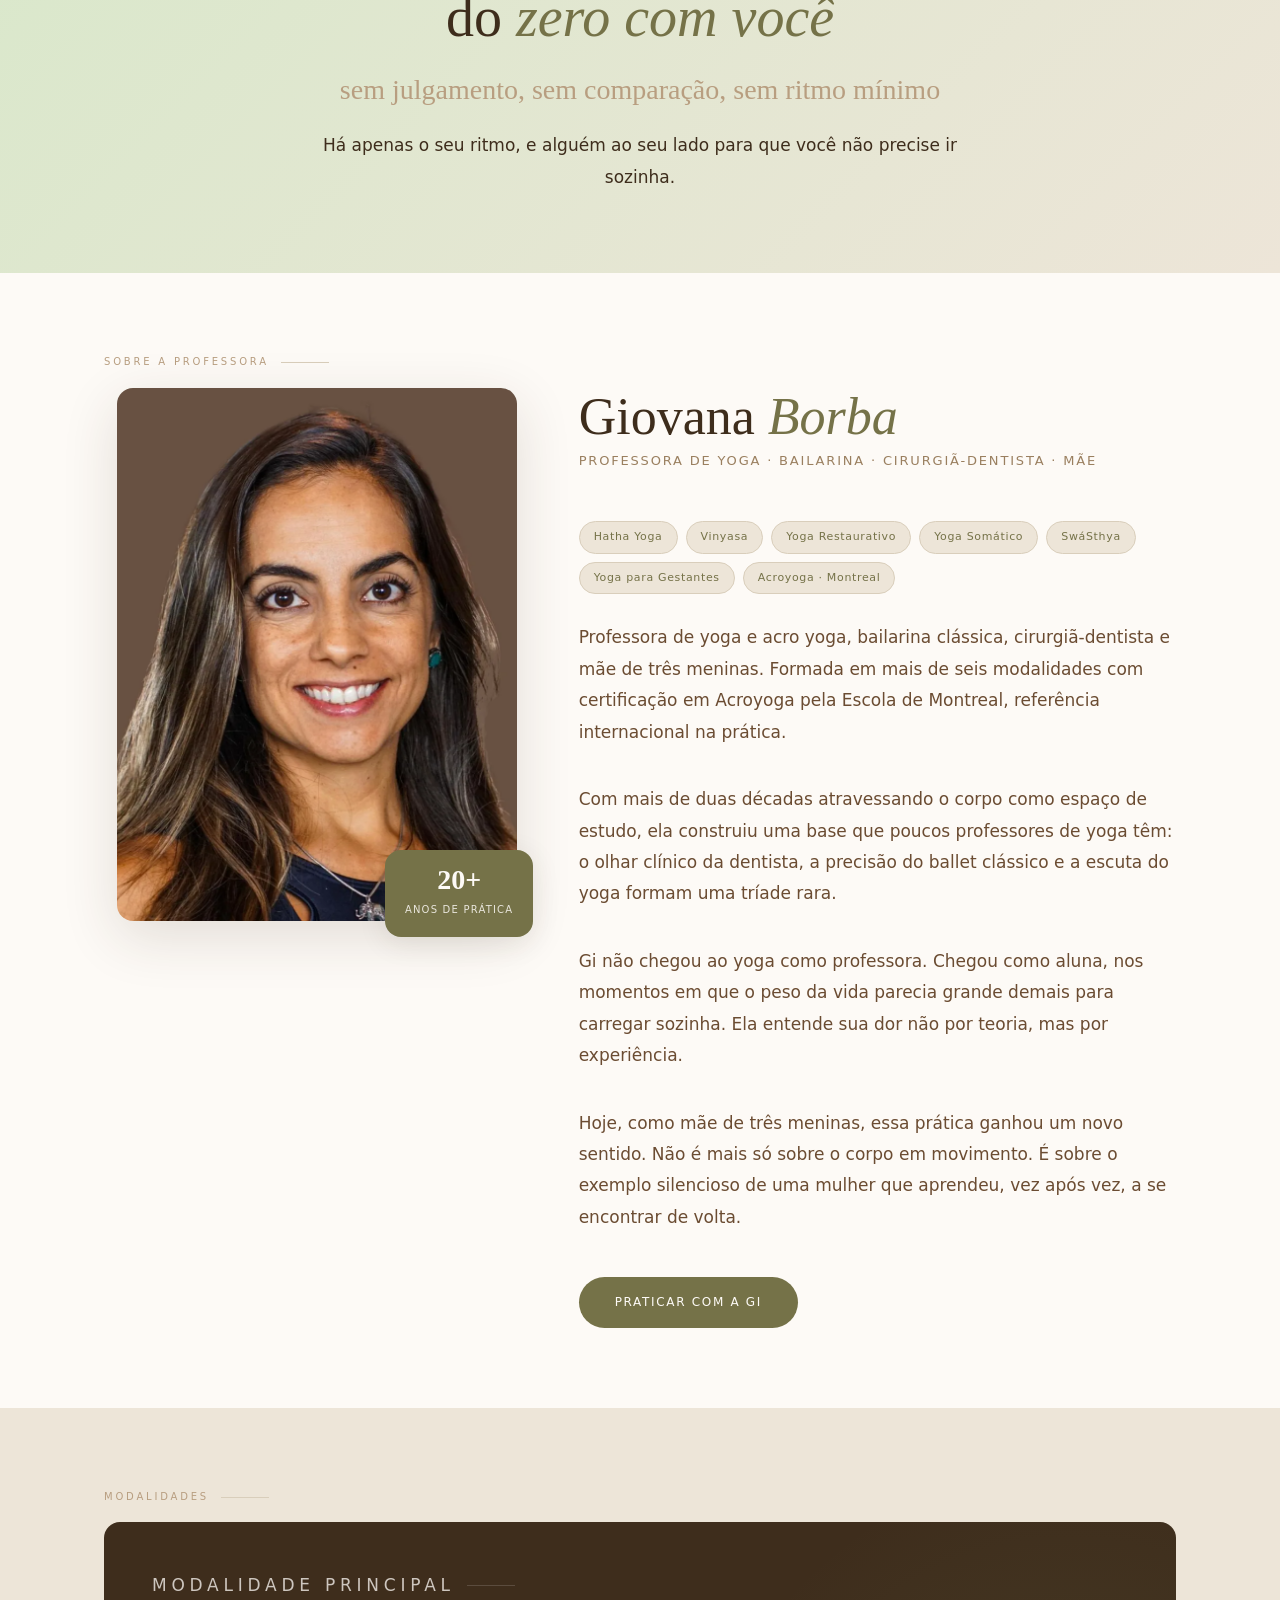
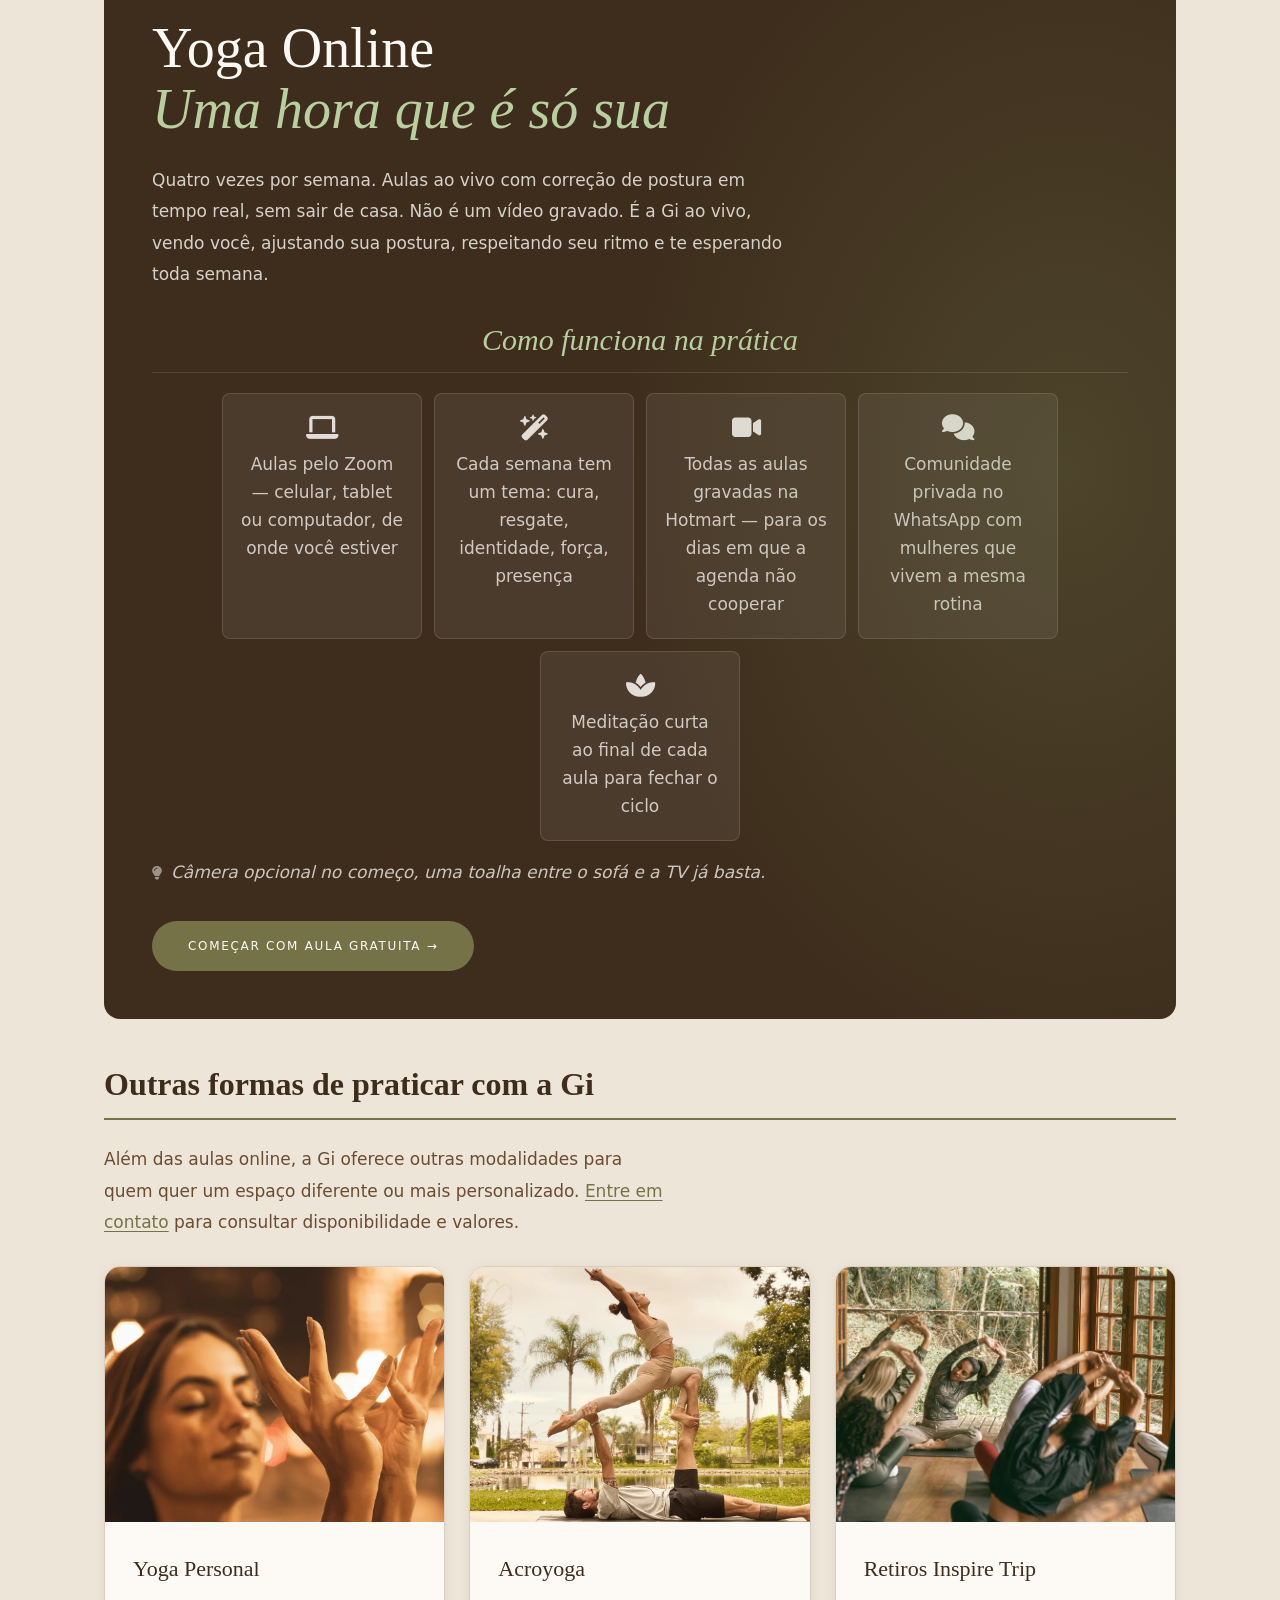
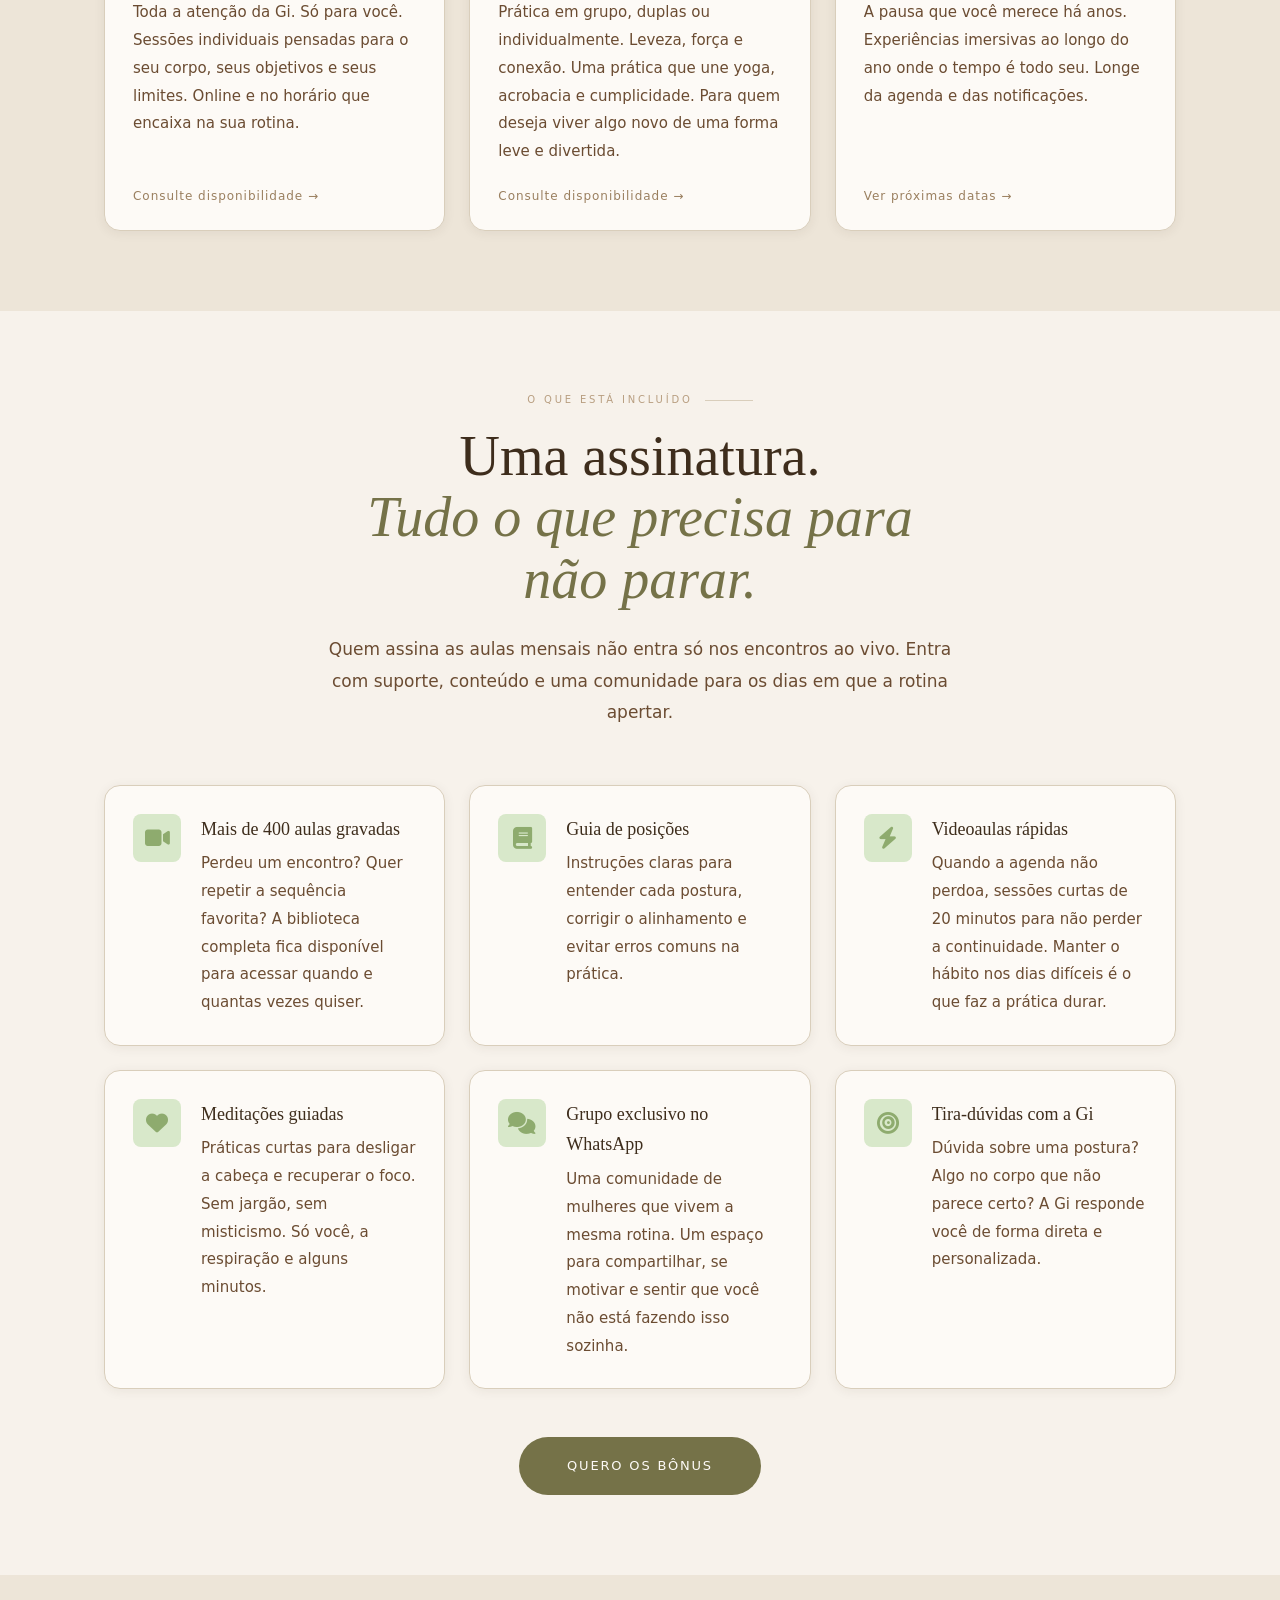
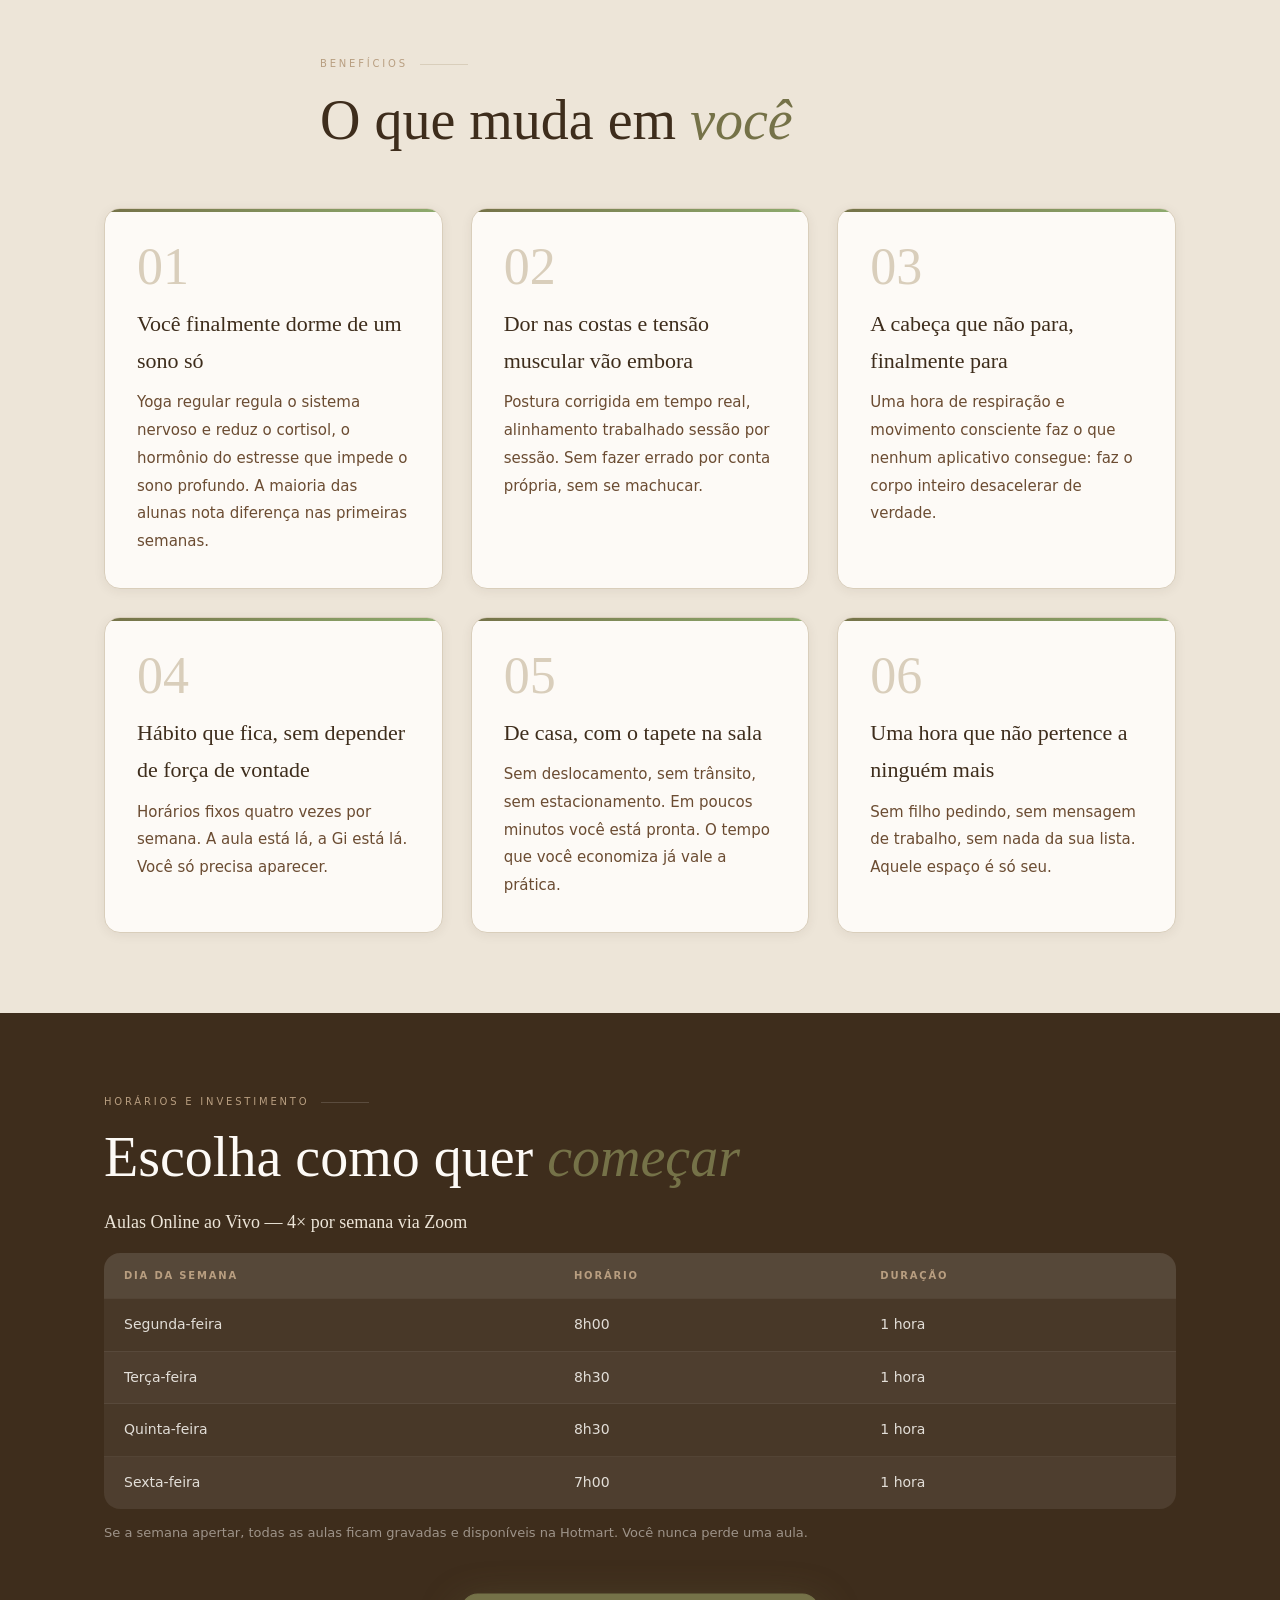
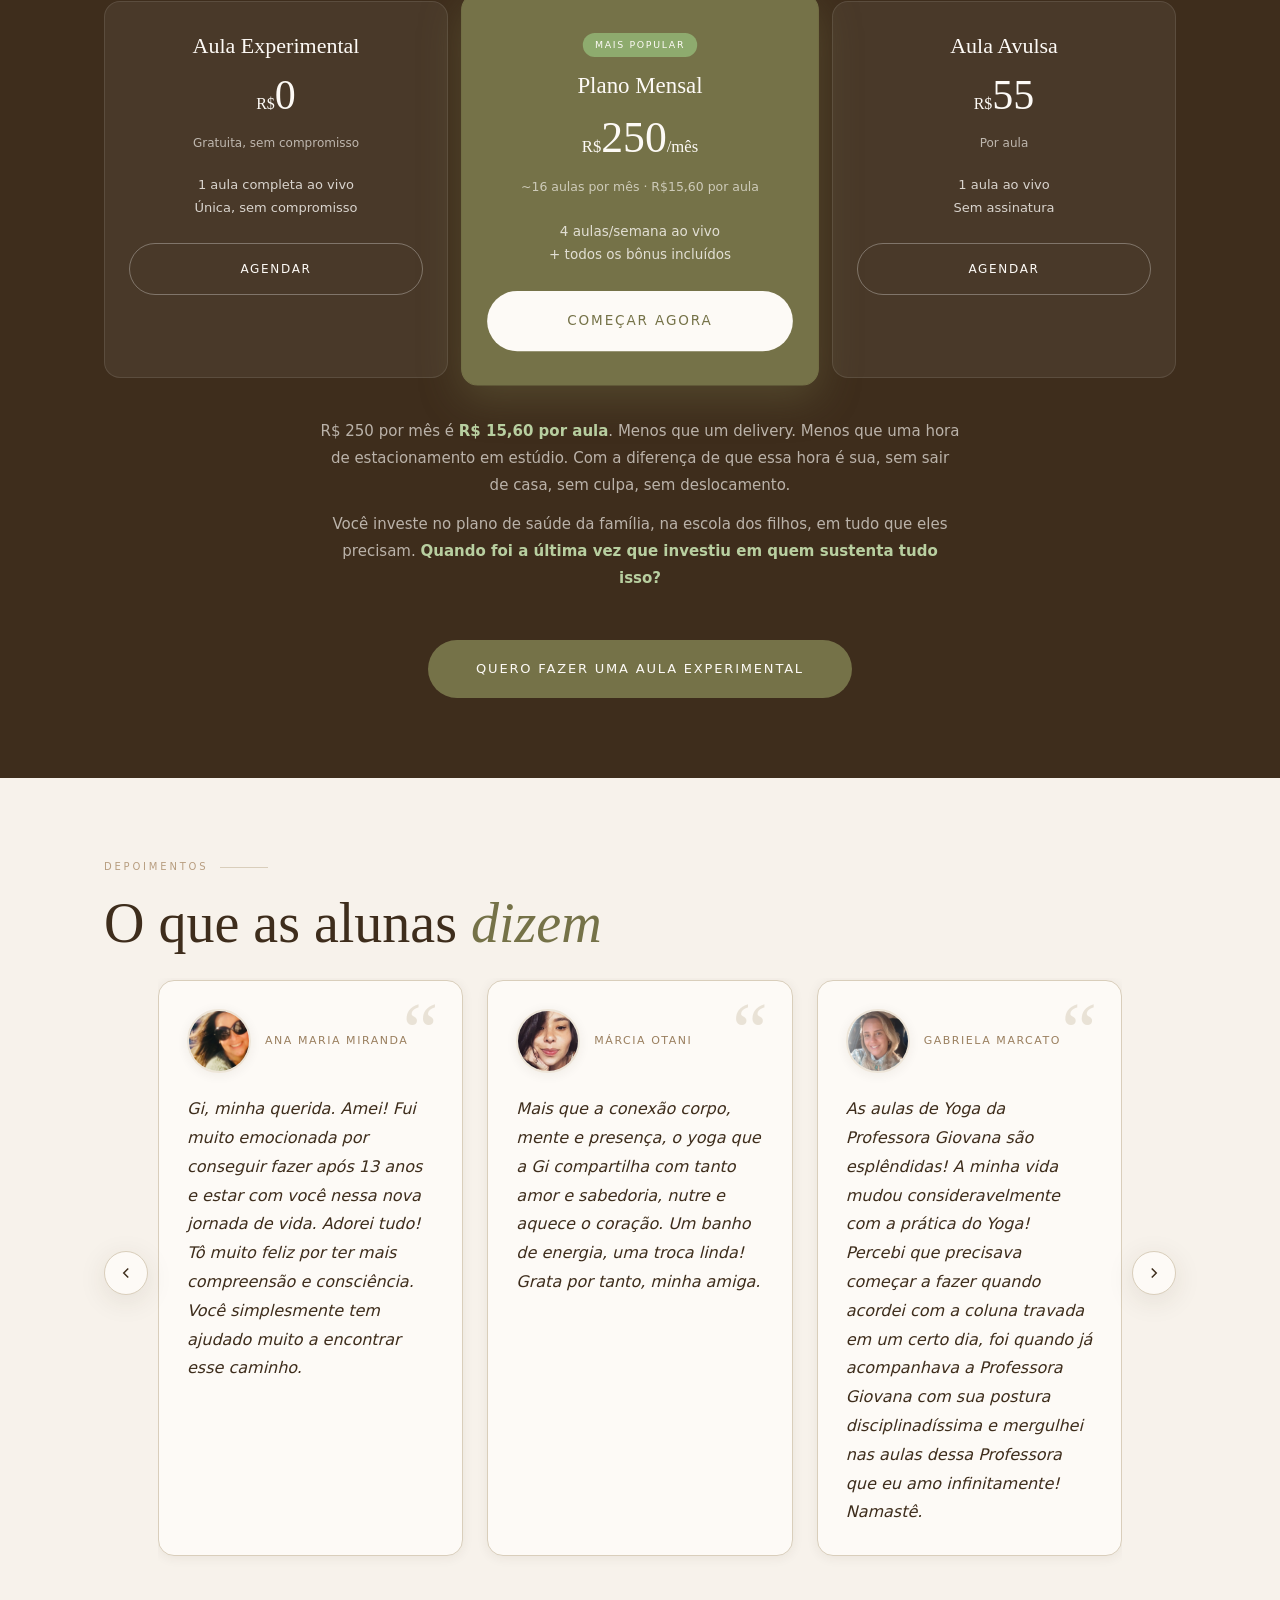
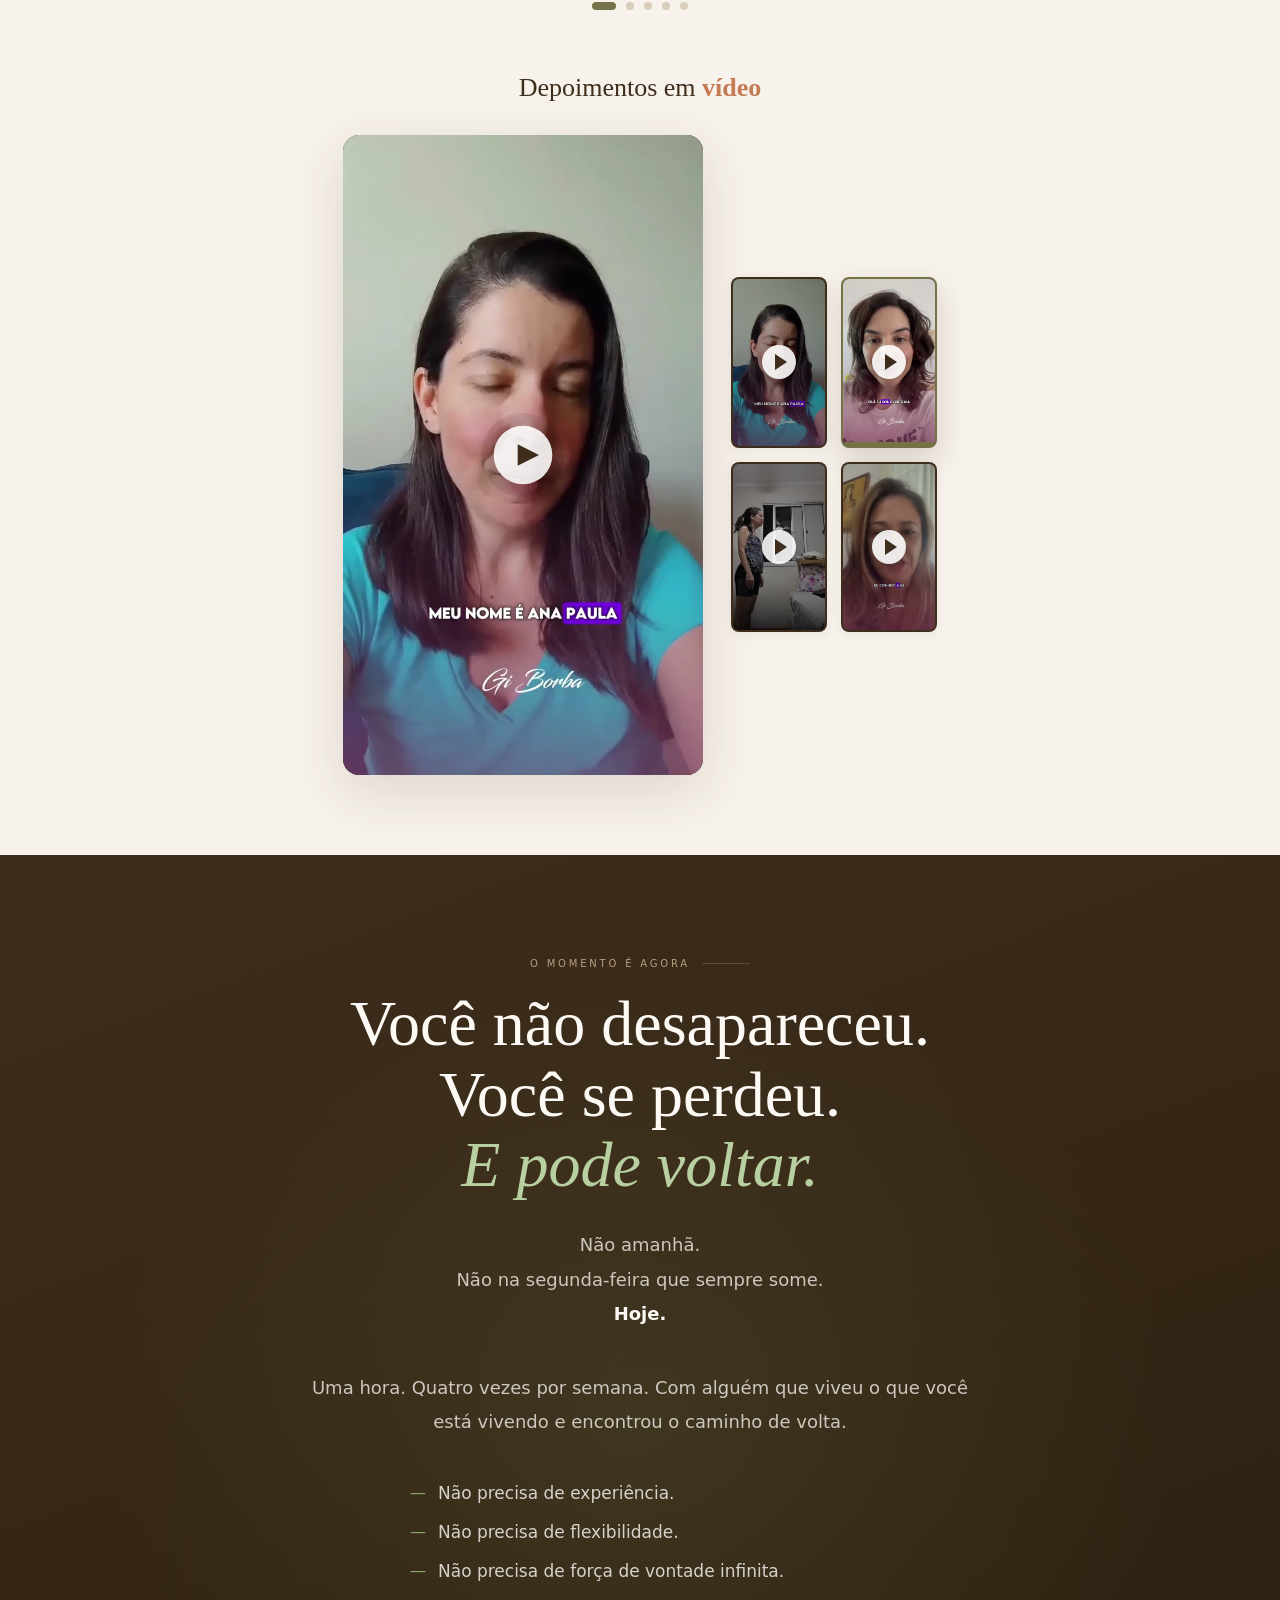
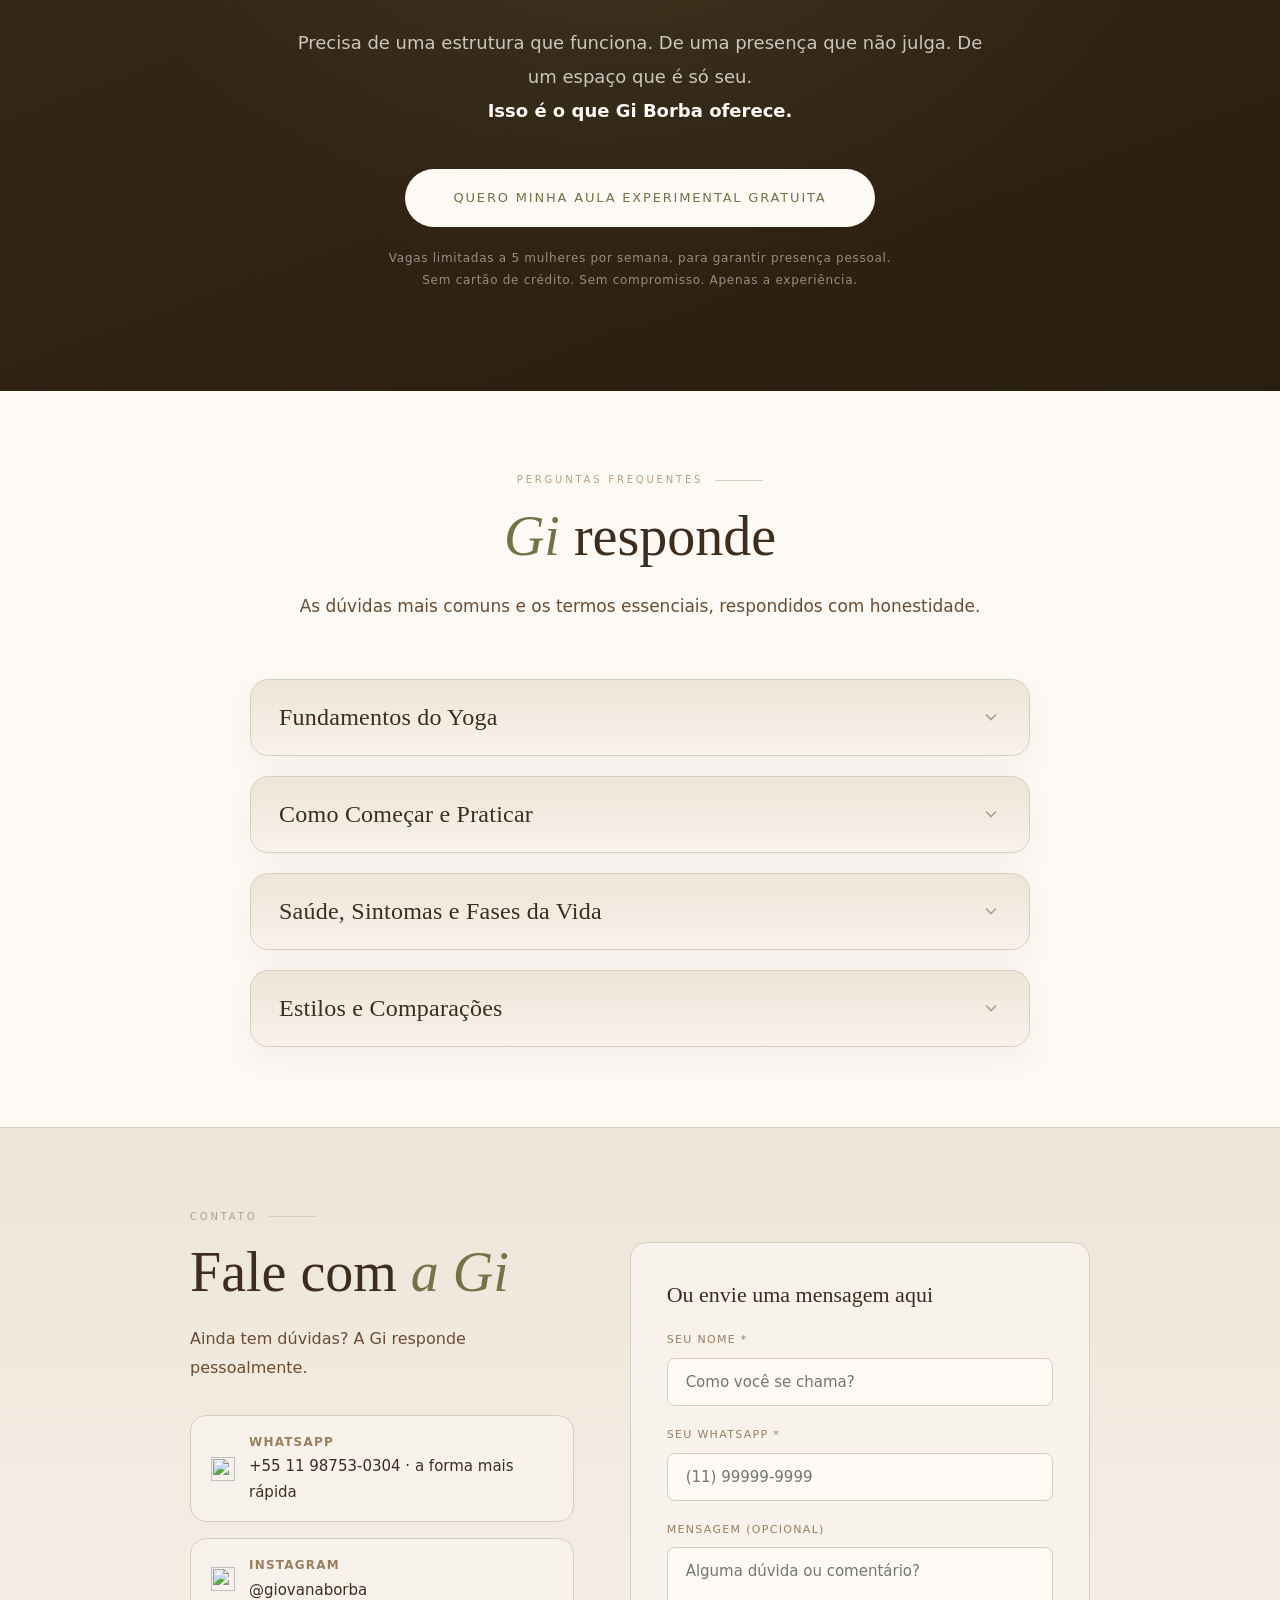
==== commit bc3b7ab7: "Refactor code structure for improved readability and maintainability" ====
--- a/index.html
+++ b/index.html
@@ -24,7 +24,7 @@
   <meta property="og:locale" content="pt_BR">
   <meta property="og:url" content="https://giborbayoga.com.br/">
   <meta property="og:updated_time" content="2026-05-22T00:00:00-03:00">
-  <meta property="og:image" content="https://giborbayoga.com.br/images/gi-borba-professora-yoga.jpg">
+  <meta property="og:image" content="https://giborbayoga.com.br/images/gi-borba-professora-yoga.png">
   <meta property="og:image:width" content="1200">
   <meta property="og:image:height" content="630">
   <meta property="og:image:alt" content="Gi Borba, professora de yoga, em retrato para divulgação das aulas de yoga online ao vivo">
@@ -32,7 +32,7 @@
   <meta name="twitter:title" content="Gi Borba — Yoga Online ao Vivo · A Mulher que Se Resgata">
   <meta name="twitter:description"
     content="Aulas de yoga online ao vivo, 4x por semana. Para mulheres que querem aliviar ansiedade, dormir melhor e se reencontrar.">
-  <meta name="twitter:image" content="https://giborbayoga.com.br/images/gi-borba-professora-yoga.jpg">
+  <meta name="twitter:image" content="https://giborbayoga.com.br/images/gi-borba-professora-yoga.png">
   <link rel="canonical" href="https://giborbayoga.com.br/">
   <title>Gi Borba — Yoga Online ao Vivo · A Mulher que Se Resgata</title>
   <link rel="stylesheet" href="style.css">
@@ -83,7 +83,7 @@
     "name": "Gi Borba Yoga",
     "description": "Aulas de yoga online ao vivo com Gi Borba, 4x por semana via Zoom, para mulheres que buscam aliviar ansiedade, dormir melhor e se reencontrar.",
     "url": "https://giborbayoga.com.br/",
-    "image": "https://giborbayoga.com.br/images/gi-borba-professora-yoga.jpg",
+    "image": "https://giborbayoga.com.br/images/gi-borba-professora-yoga.png",
     "logo": "https://giborbayoga.com.br/images/Logo%20Marrom%20Sem%20Fundo.png",
     "telephone": "+55 11 98753-0304",
     "priceRange": "R$ 0 - R$ 250",
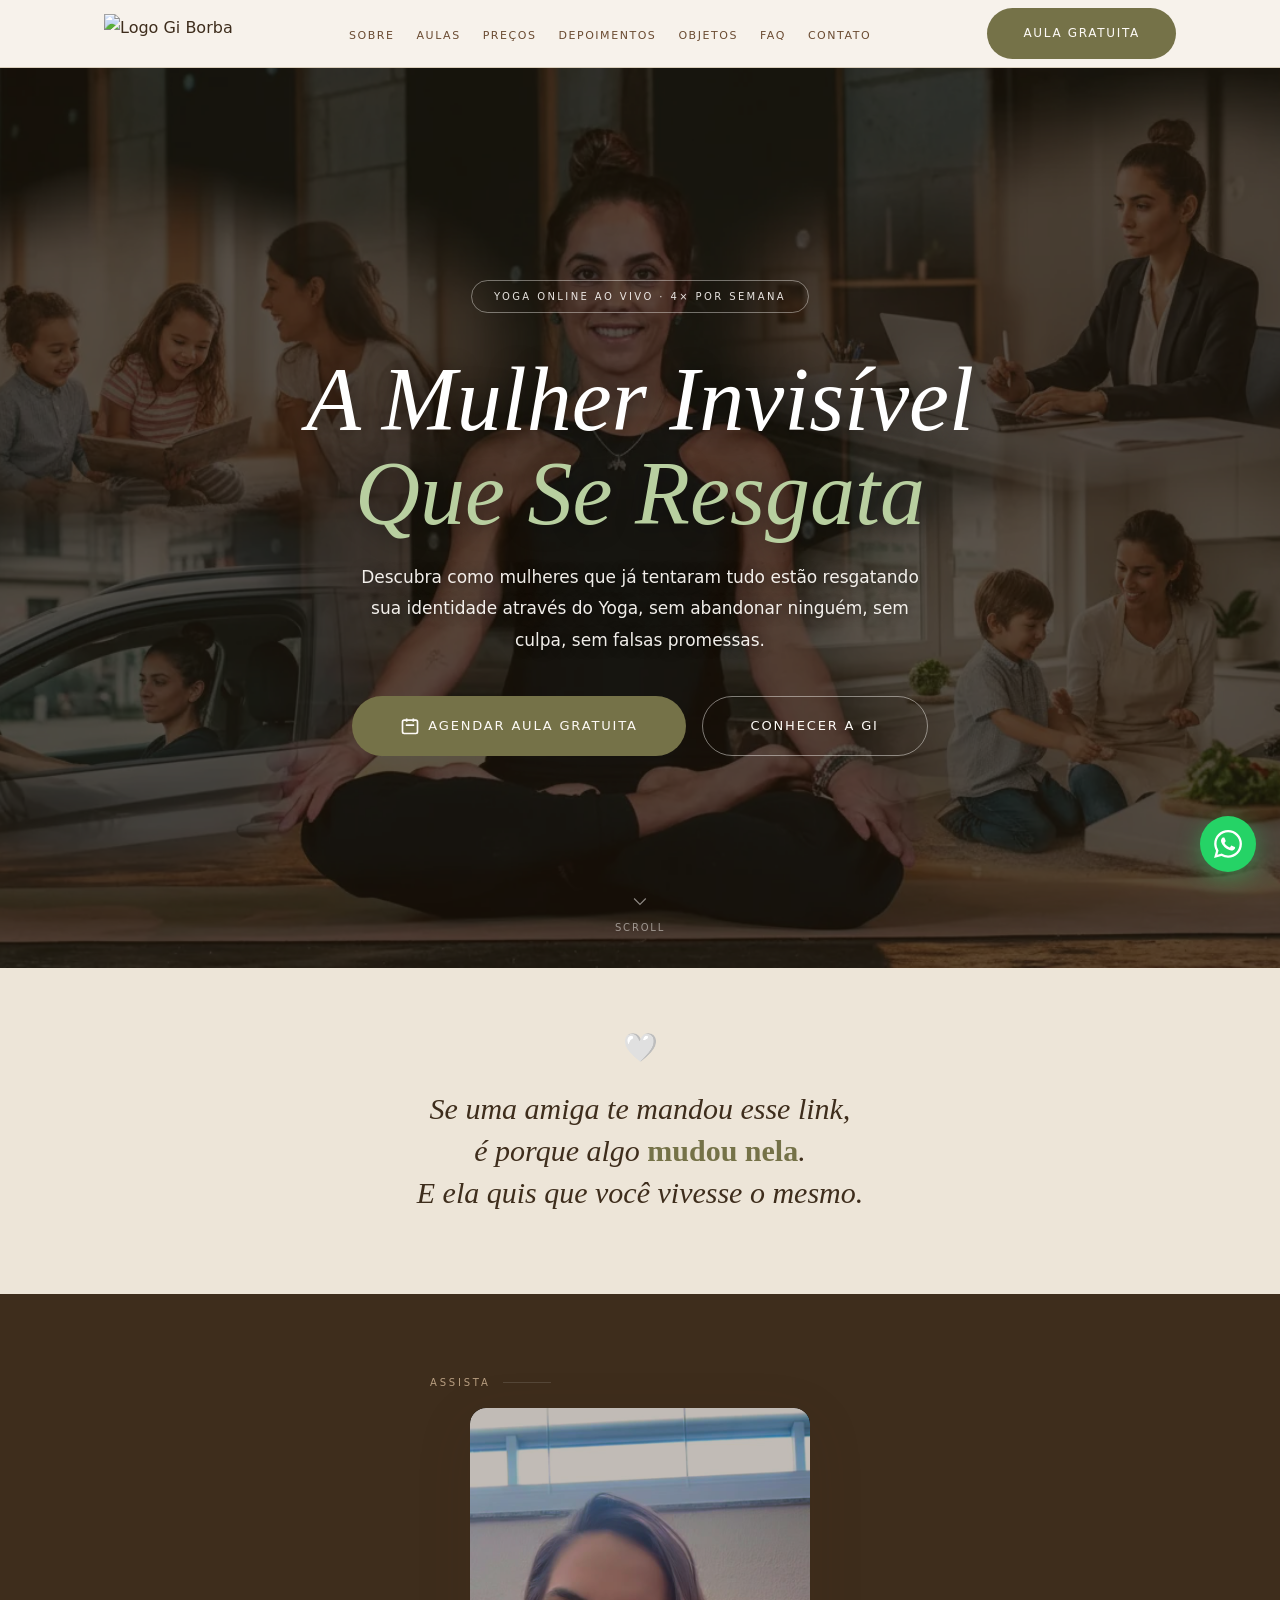
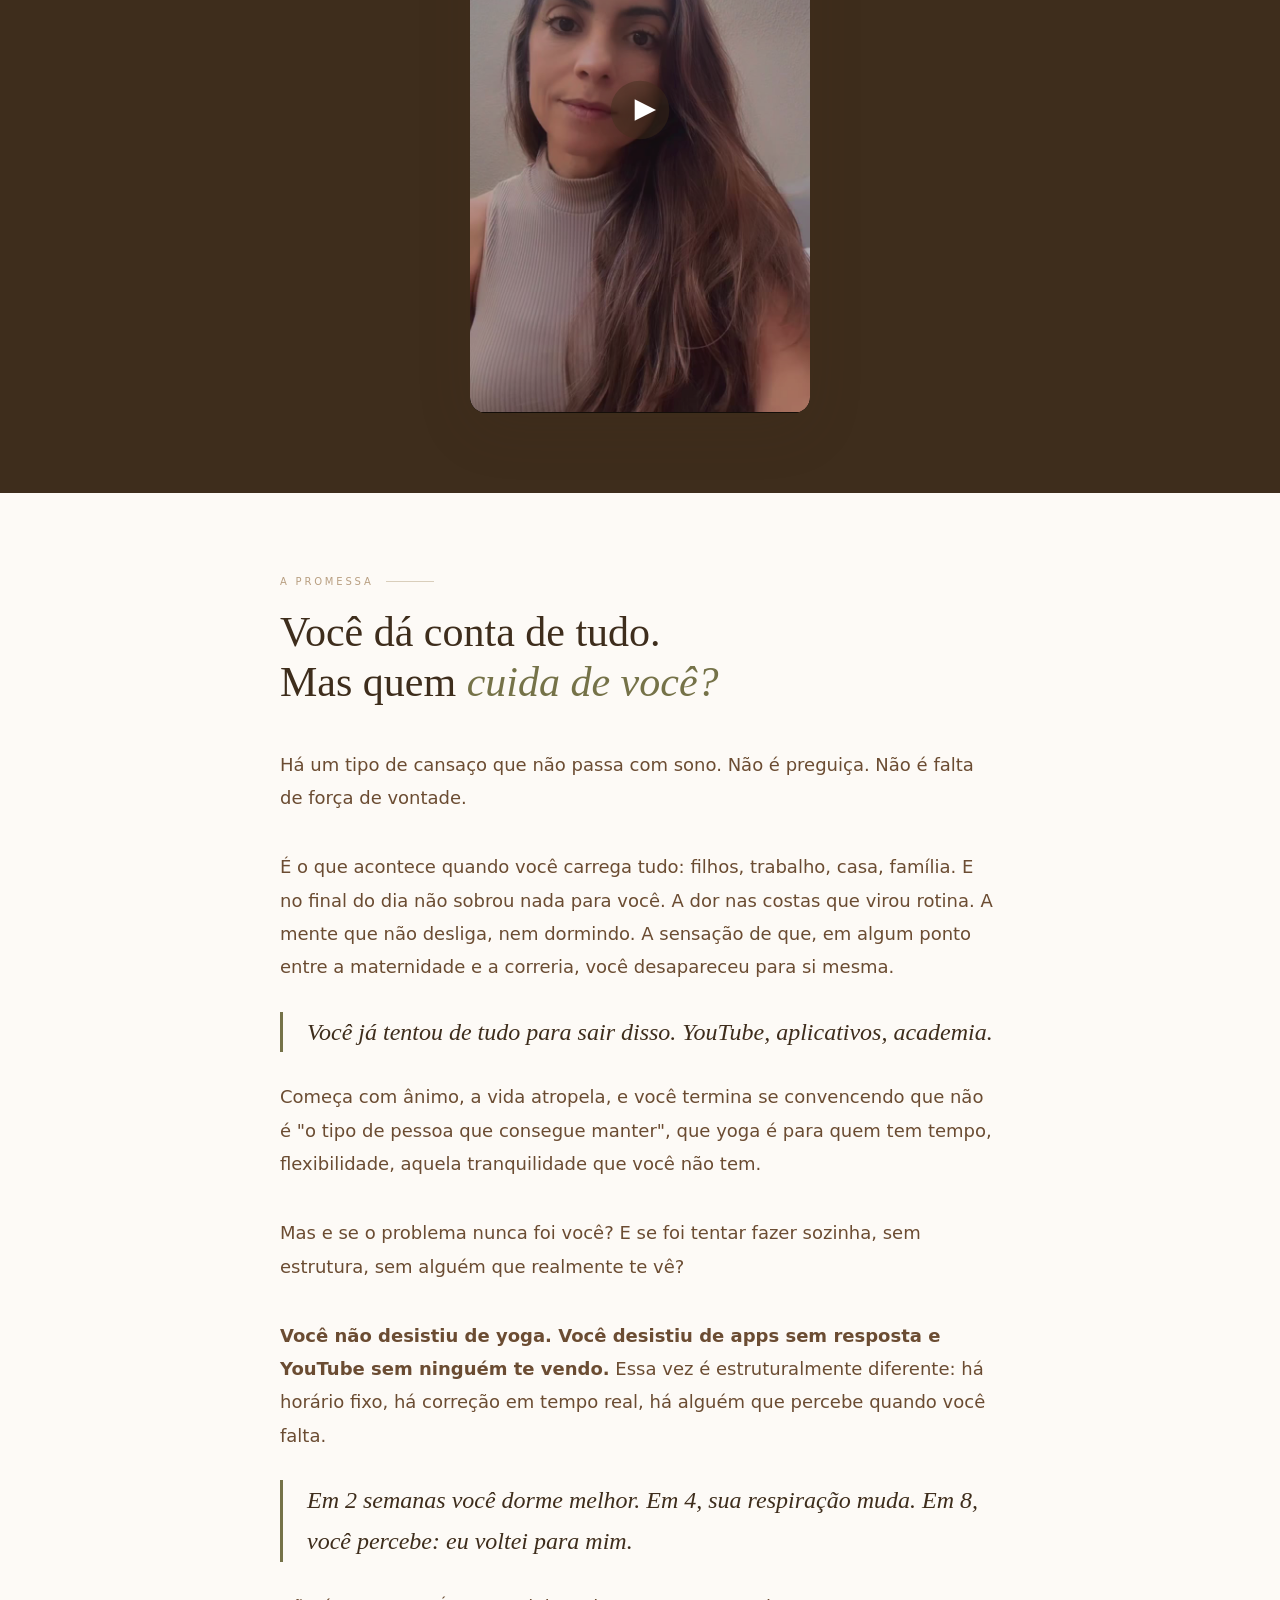
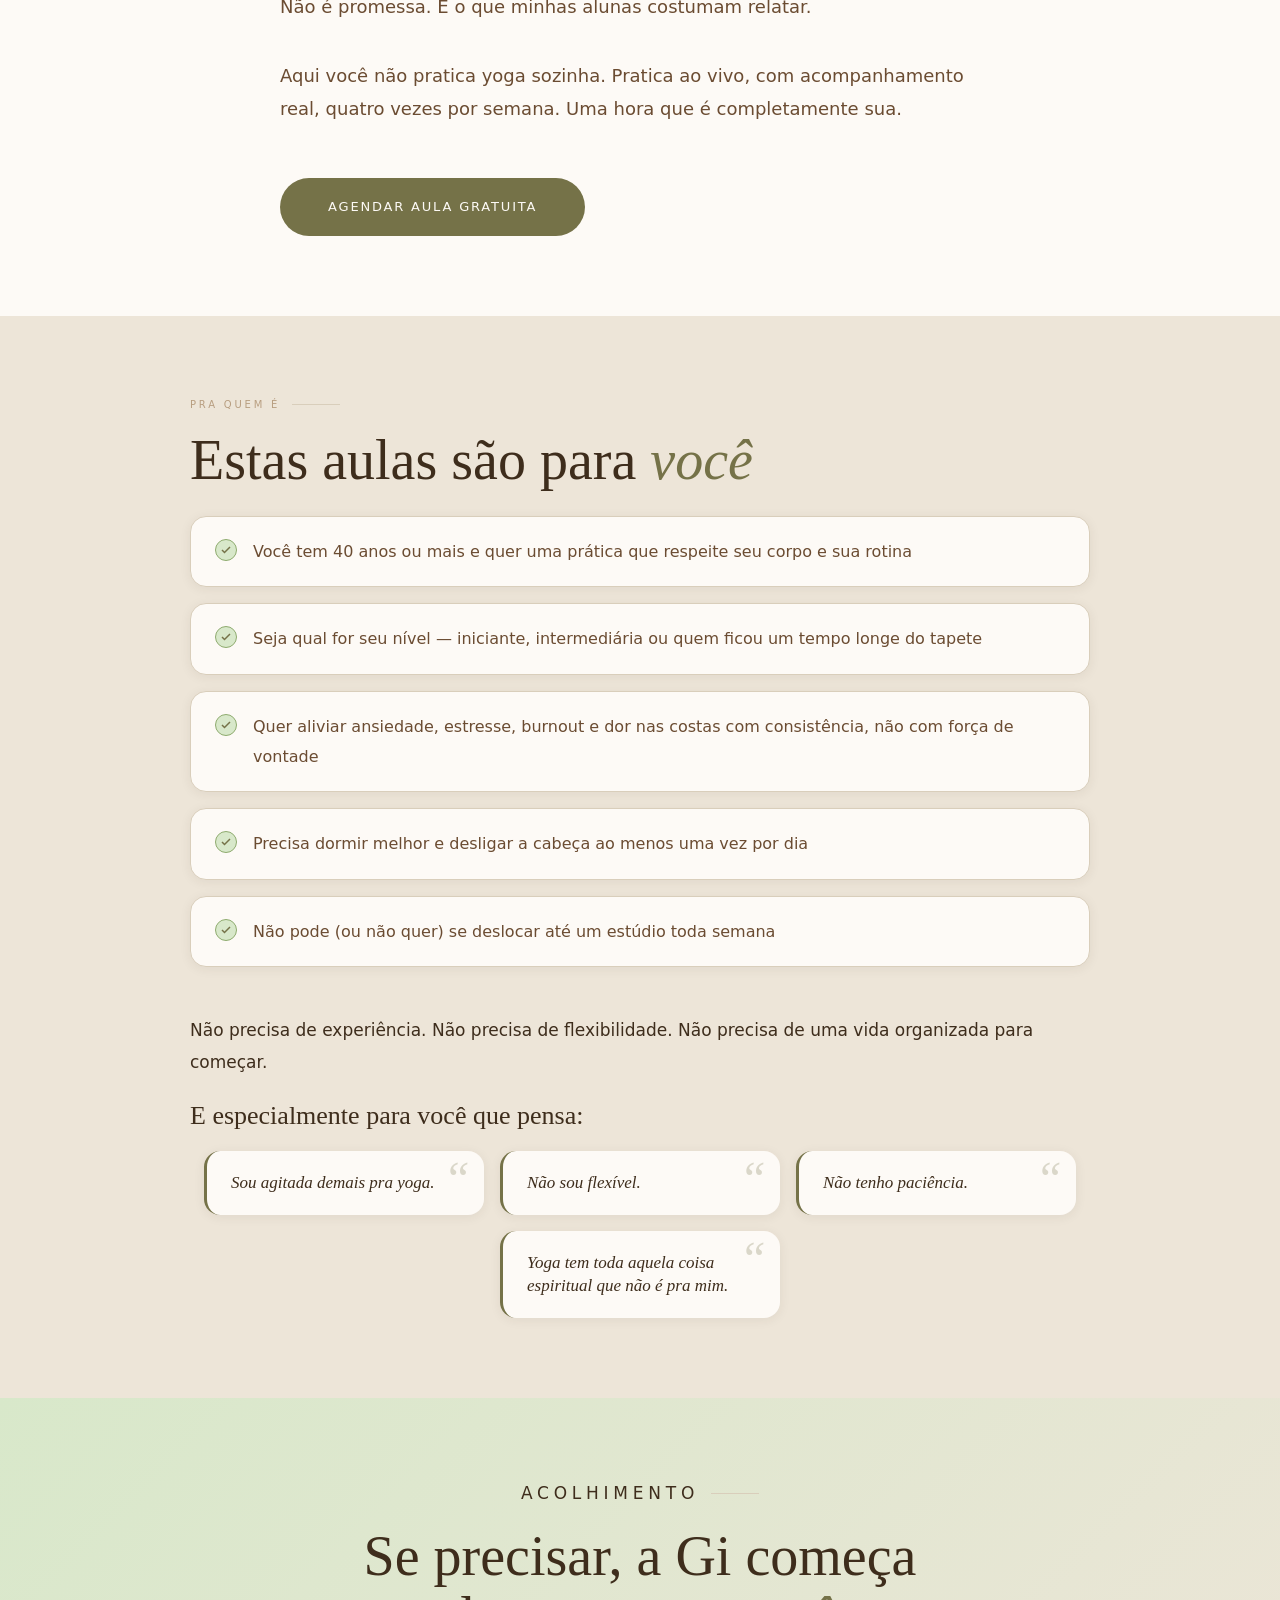
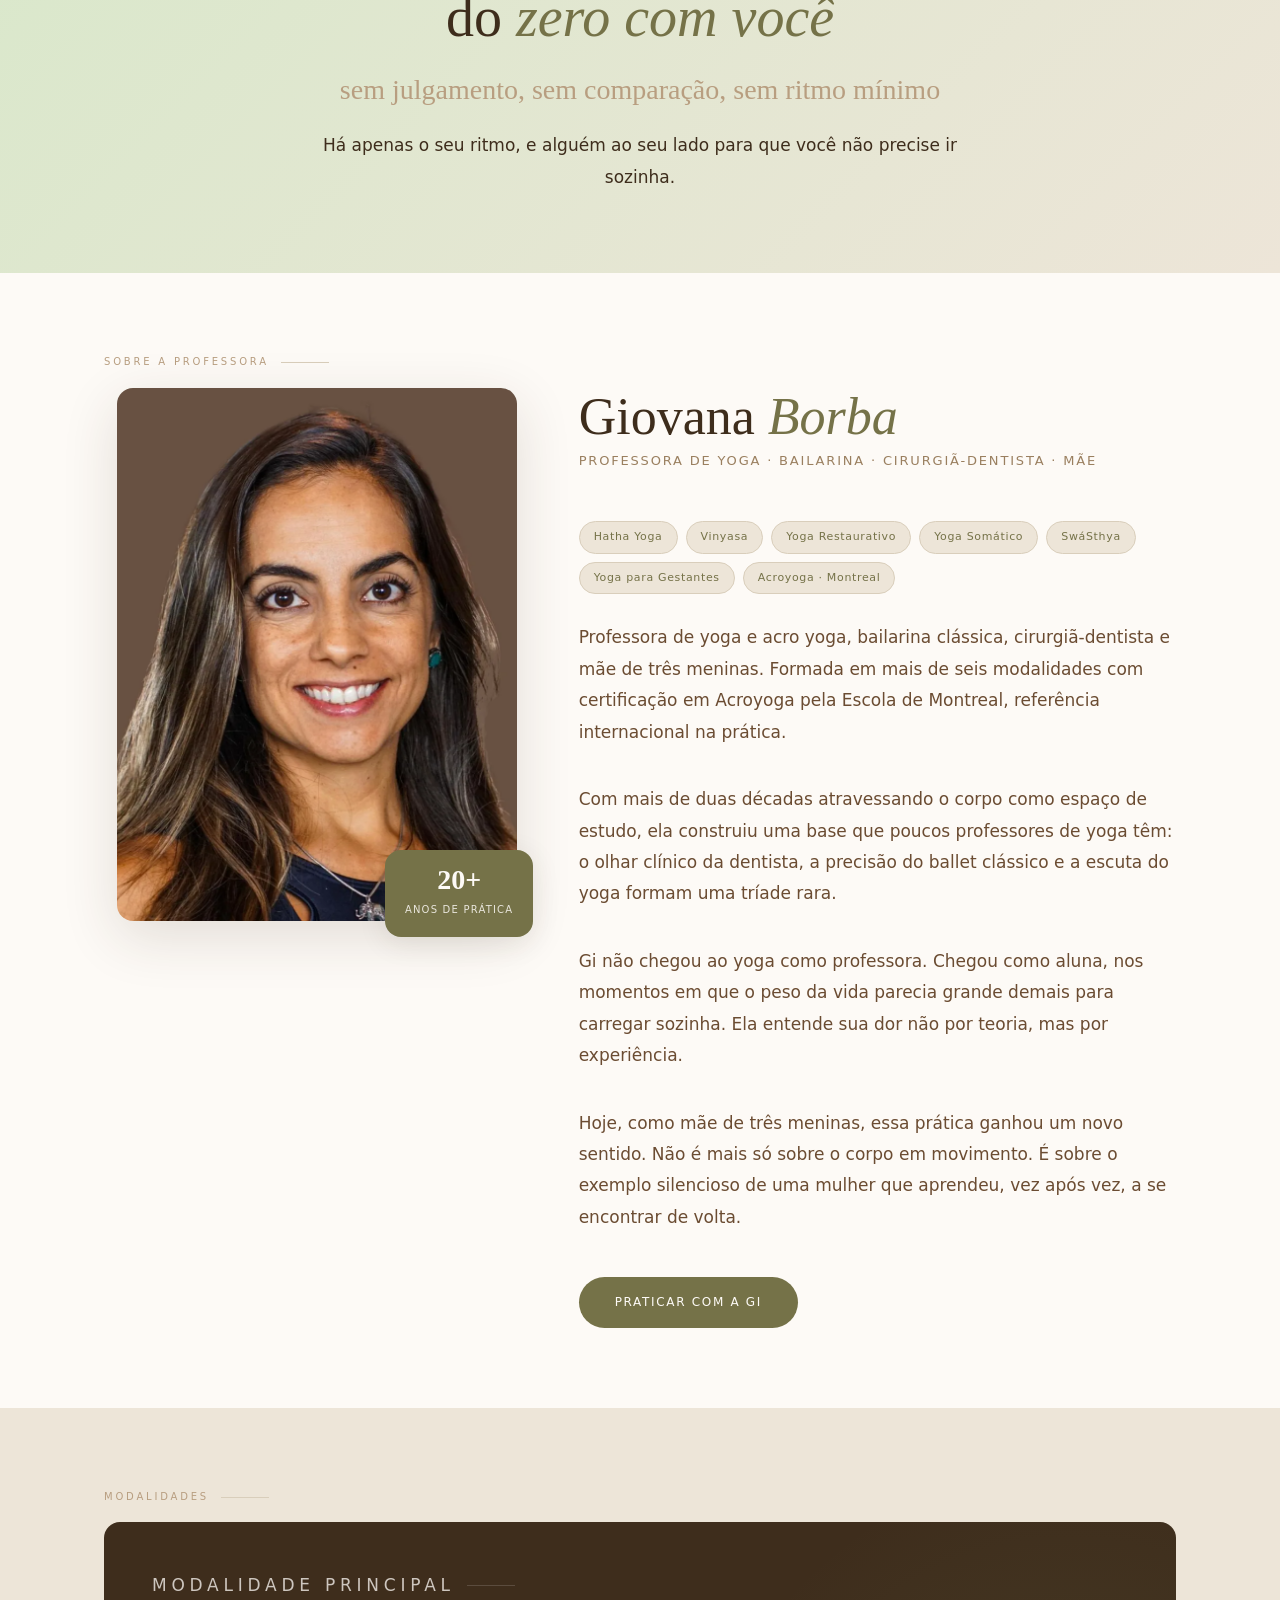
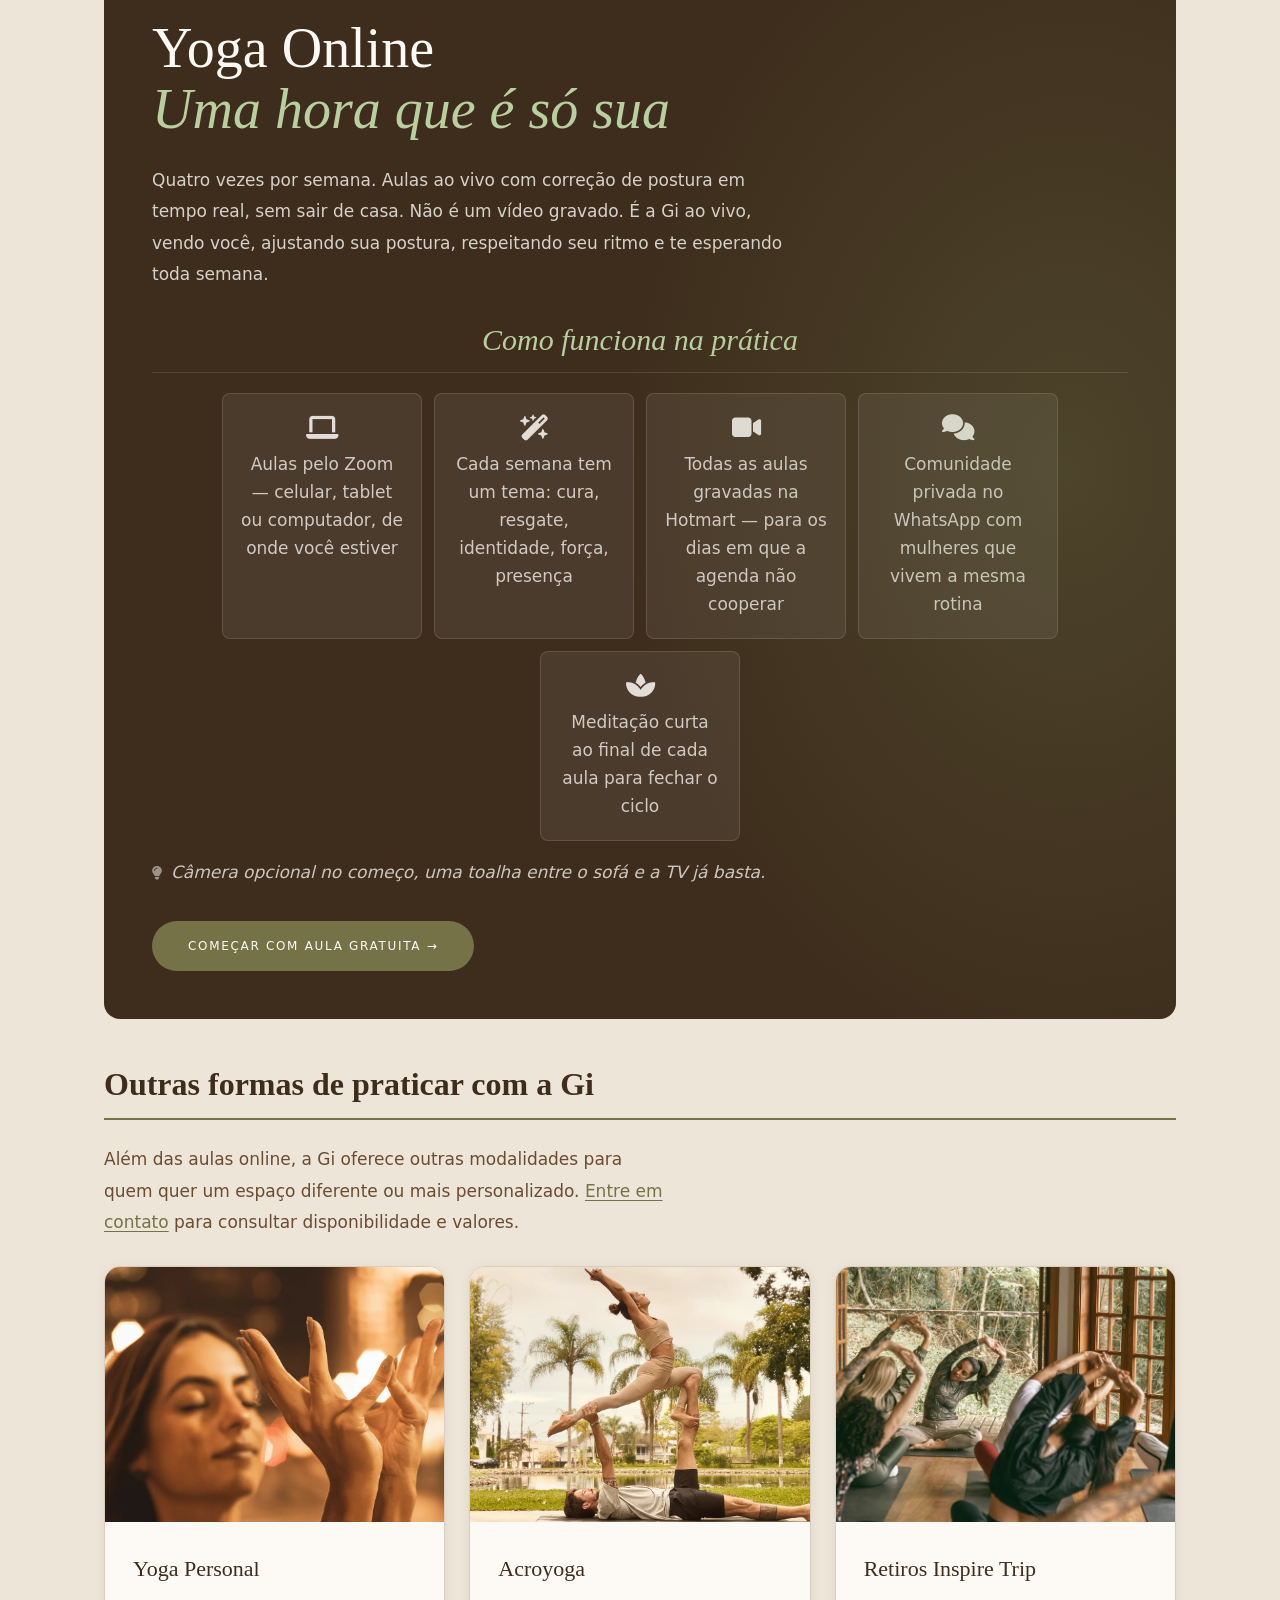
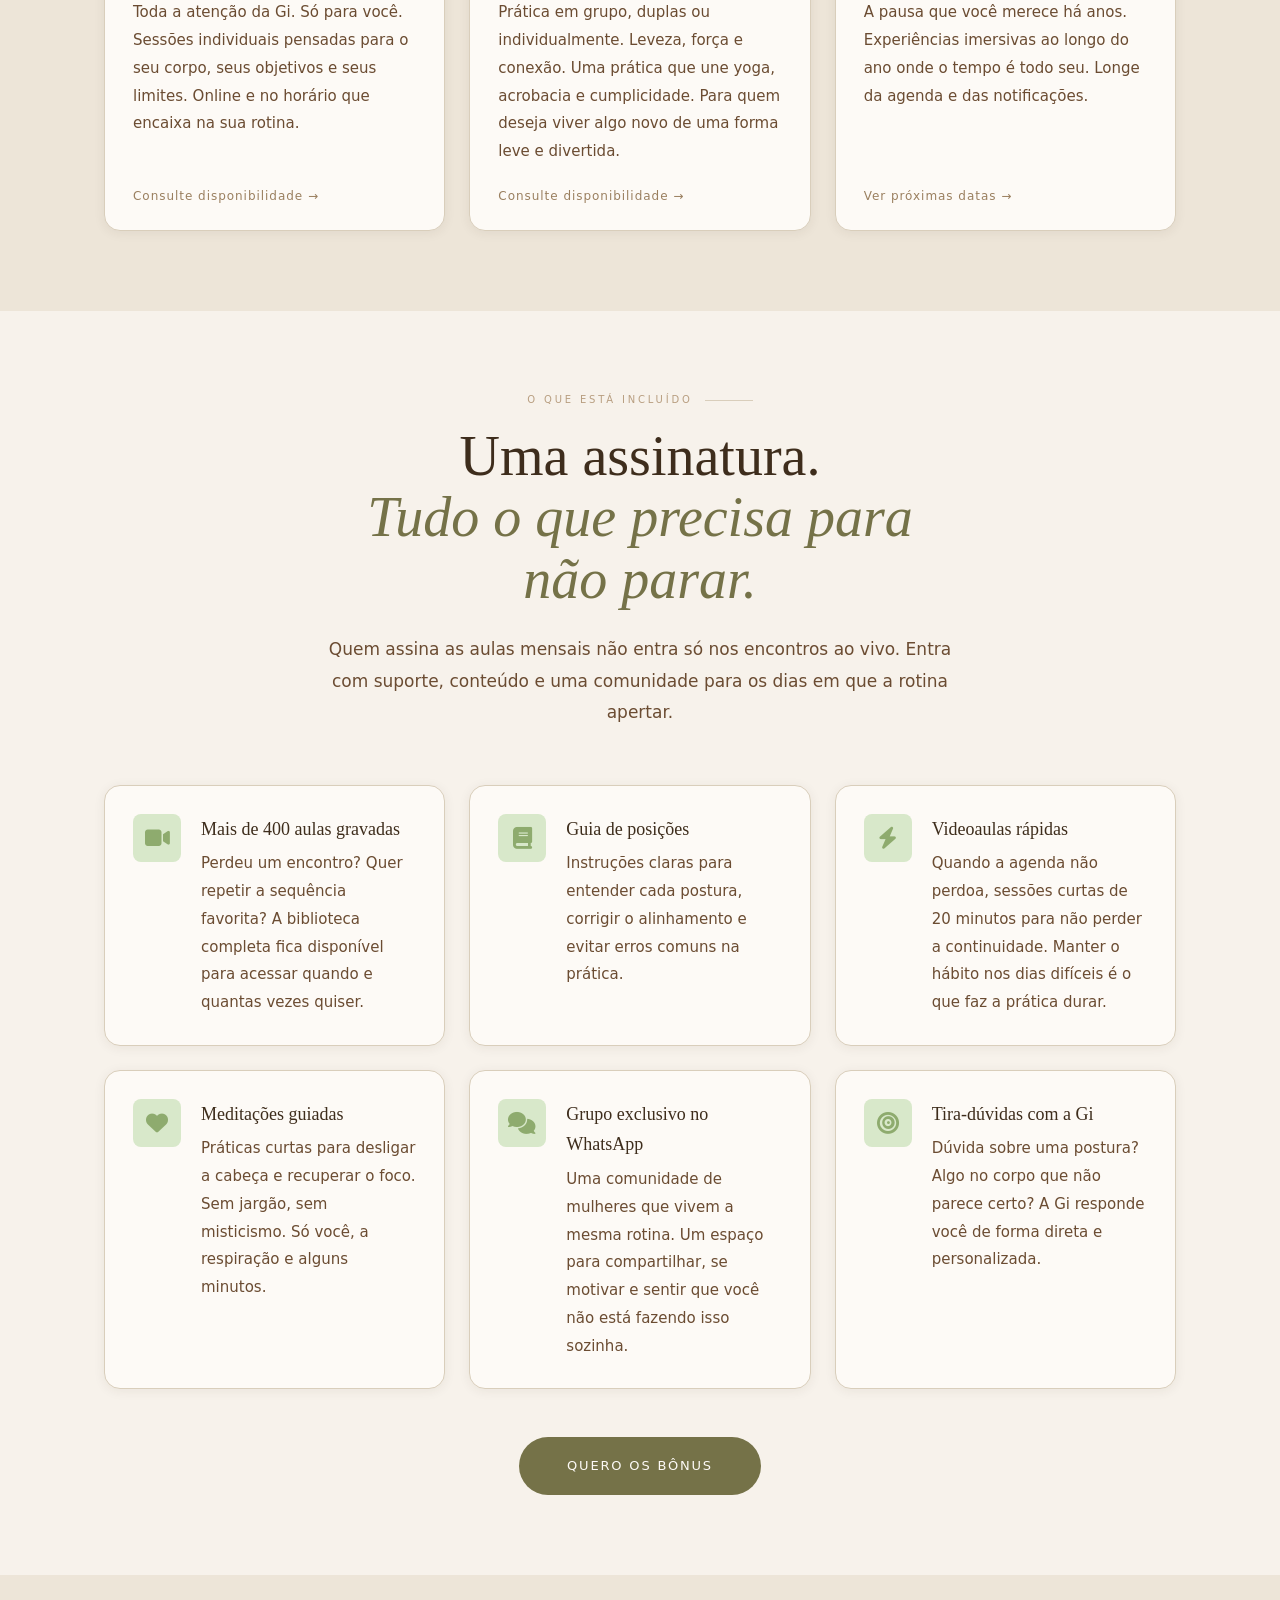
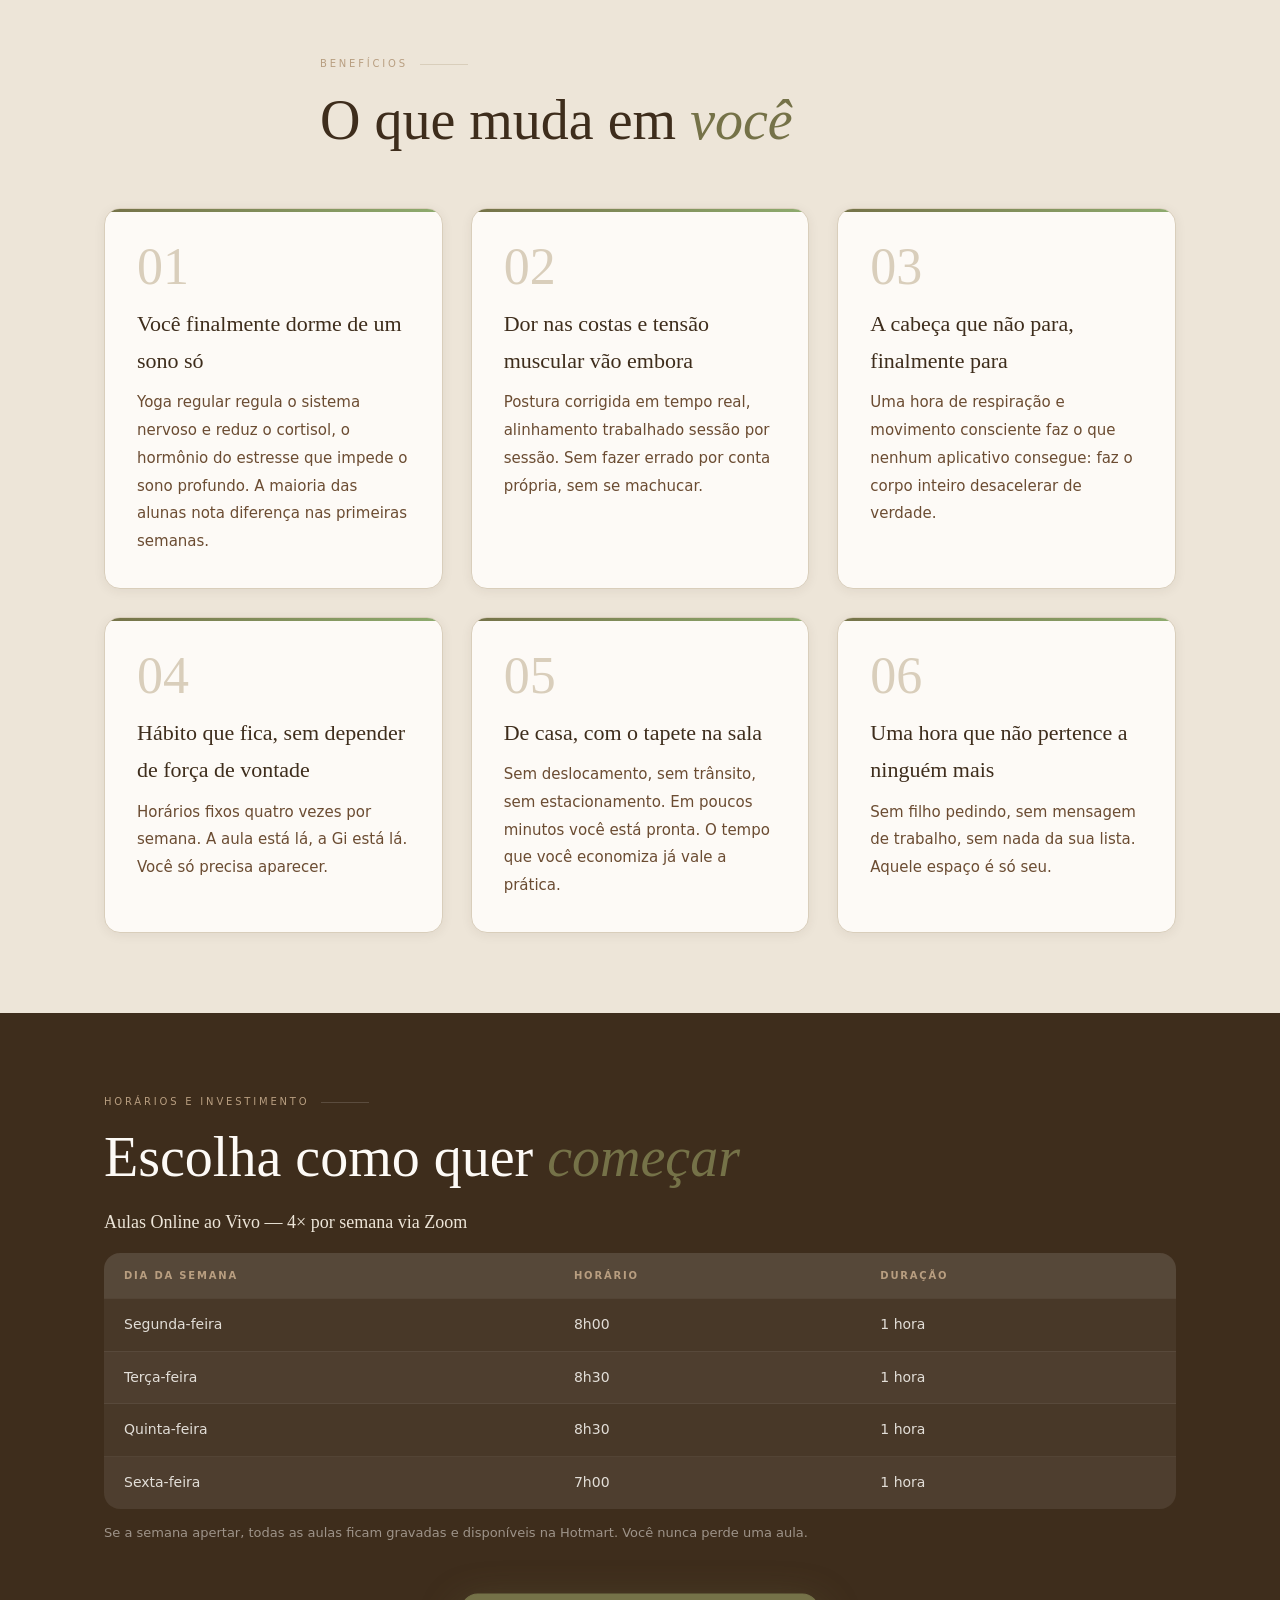
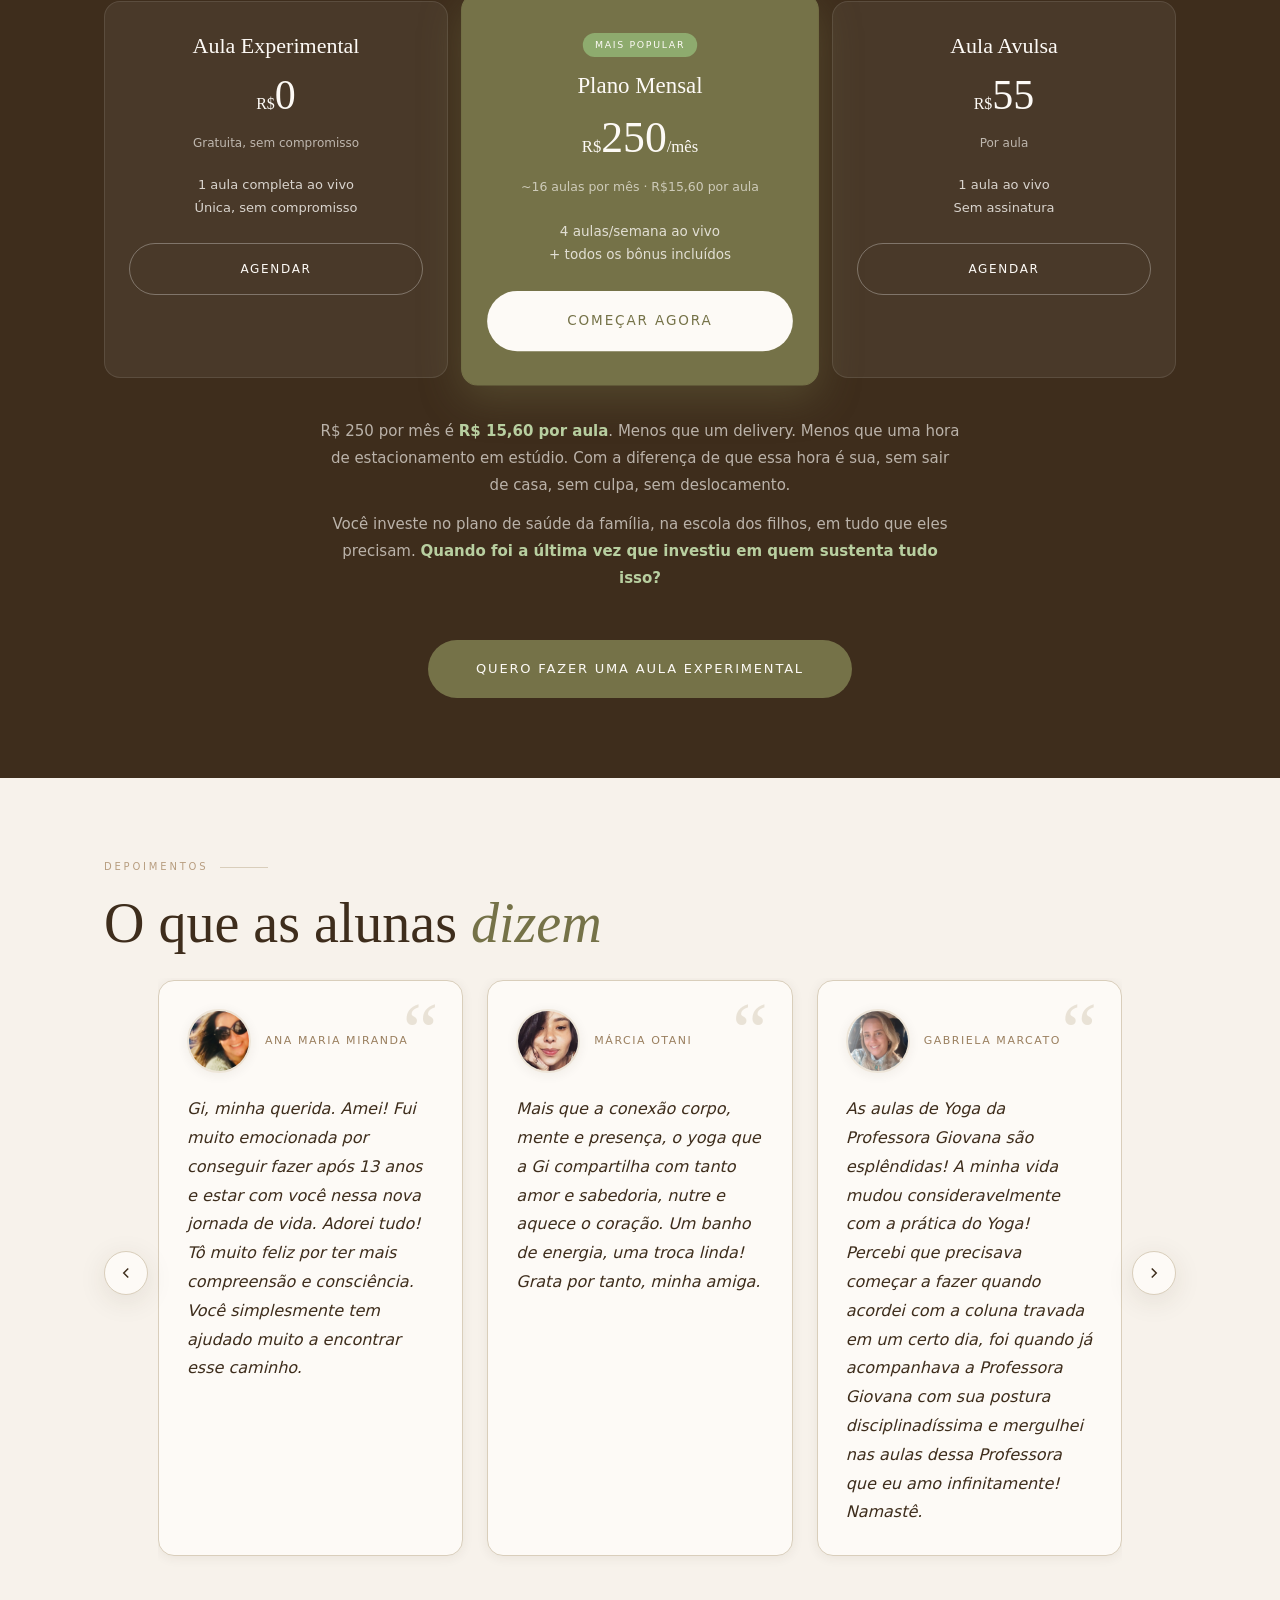
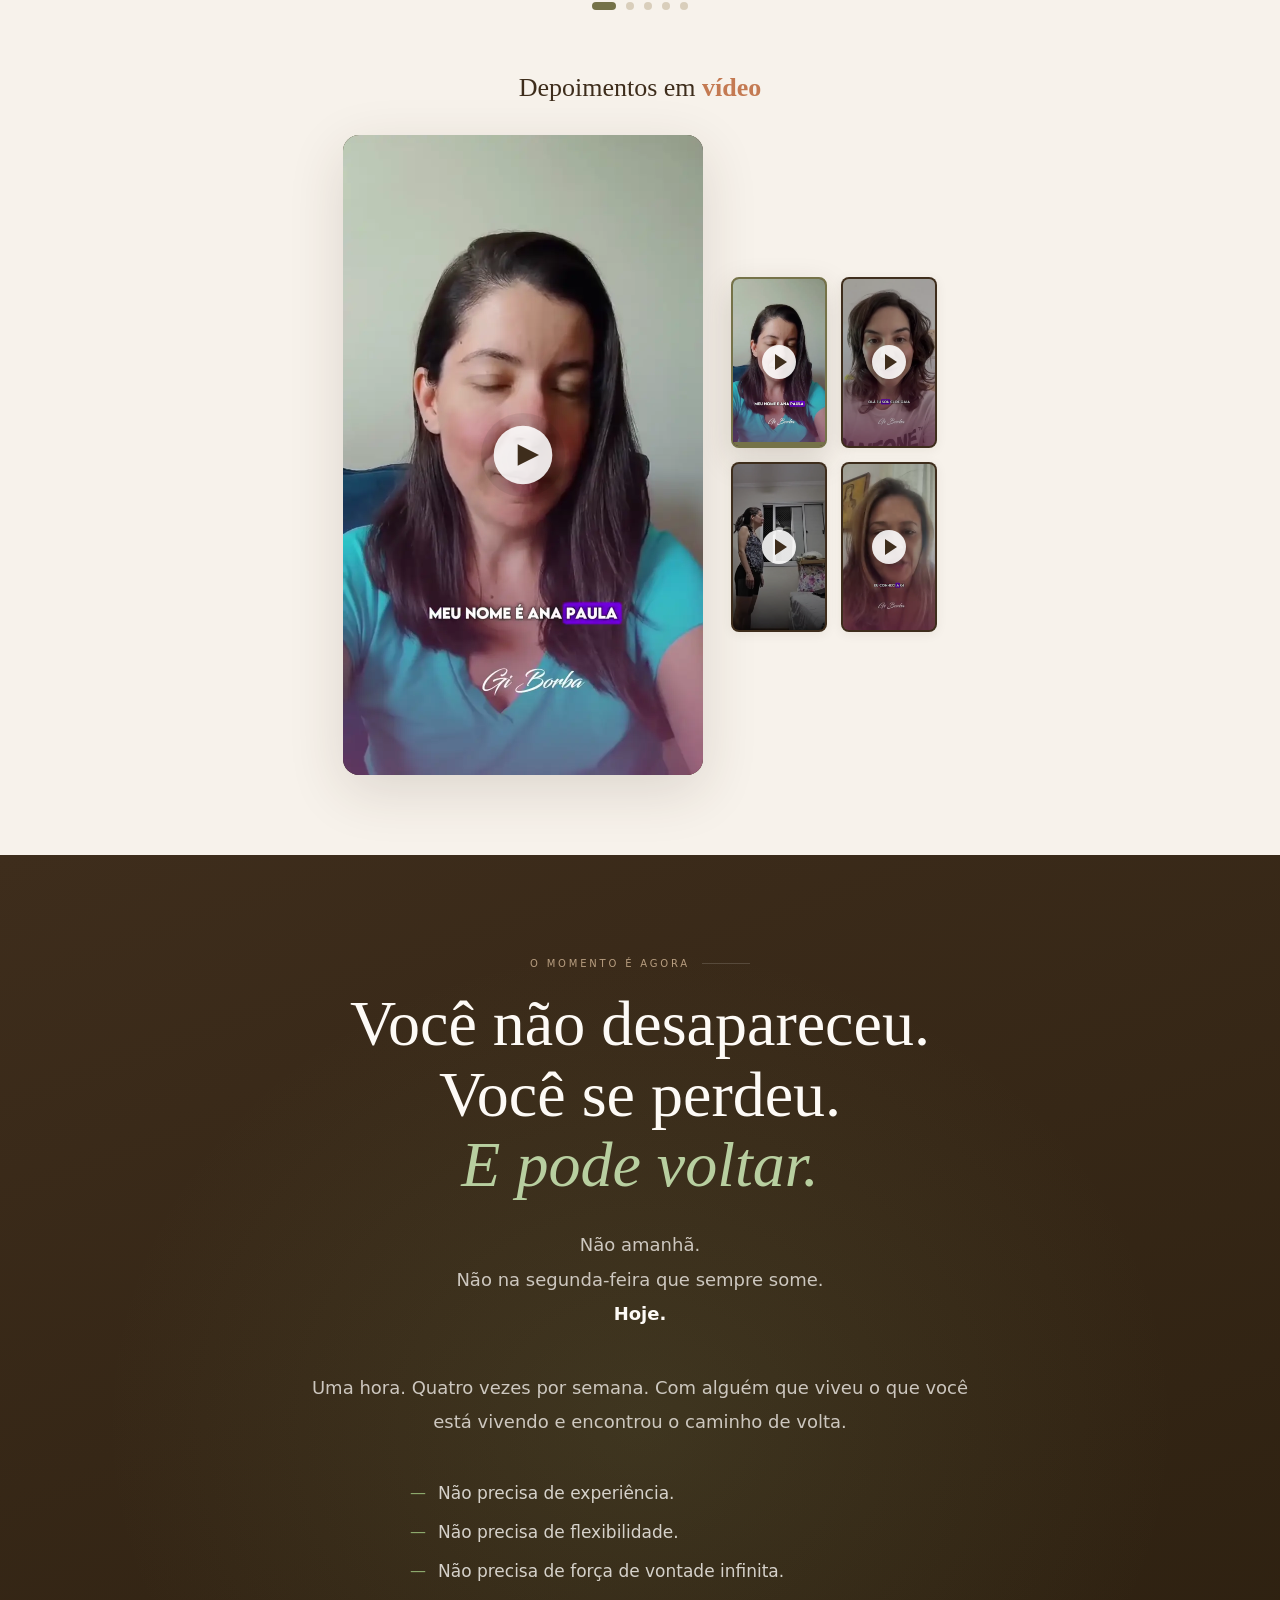
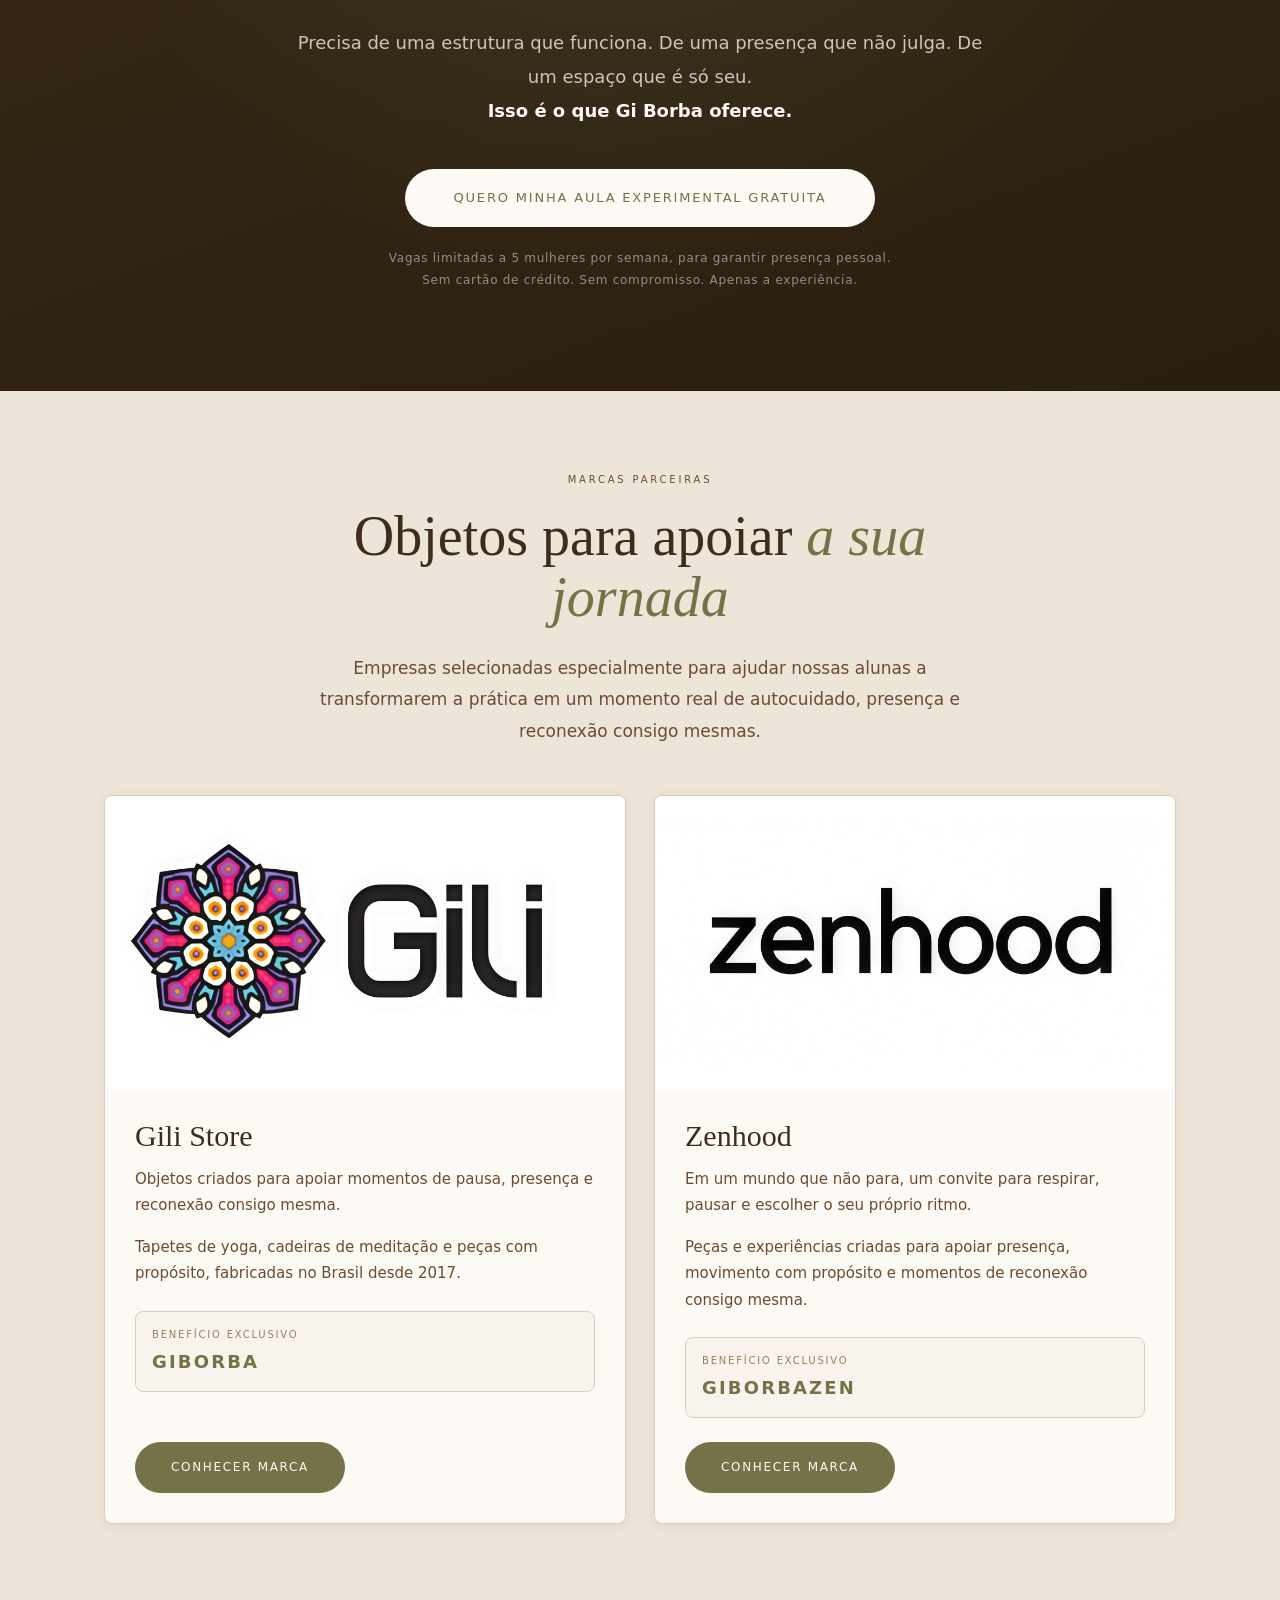
==== commit 55f78cbf: "Add 'Objetos' section with partner brands and related images" ====
--- a/index.html
+++ b/index.html
@@ -768,6 +768,7 @@
         <li><a href="#modalidades" aria-label="Modalidades de yoga">Aulas</a></li>
         <li><a href="#precos" aria-label="Horários e preços">Preços</a></li>
         <li><a href="#depoimentos" aria-label="Depoimentos de alunas">Depoimentos</a></li>
+        <li><a href="#objetos" aria-label="Objetos para apoiar a sua jornada">Objetos</a></li>
         <li><a href="#faq" aria-label="Perguntas frequentes">FAQ</a></li>
         <li><a href="#contato" aria-label="Entrar em contato">Contato</a></li>
       </ul>
@@ -791,6 +792,7 @@
     <a href="#modalidades">Aulas</a>
     <a href="#precos">Preços</a>
     <a href="#depoimentos">Depoimentos</a>
+    <a href="#objetos">Objetos</a>
     <a href="#faq">FAQ</a>
     <a href="#contato">Contato</a>
     <a href="https://wa.me/5511987530304?text=Quero%20fazer%20uma%20aula%20experimental%20gratuita"
@@ -1682,6 +1684,73 @@
   </section>
 
   <!-- ═══════════════════════════════════════
+     OBJETOS
+═══════════════════════════════════════ -->
+  <section id="objetos" class="section" aria-labelledby="objetos-heading">
+    <div class="container">
+      <div class="objetos-header fade-up">
+        <p class="label" style="justify-content:center" aria-hidden="true">Marcas Parceiras</p>
+        <h2 id="objetos-heading">Objetos para apoiar <em>a sua jornada</em></h2>
+        <p>
+          Empresas selecionadas especialmente para ajudar nossas alunas a transformarem a prática em um momento real de
+          autocuidado, presença e reconexão consigo mesmas.
+        </p>
+      </div>
+
+      <div class="objetos-grid" role="list" aria-label="Marcas parceiras para apoiar a prática de yoga">
+        <article class="objeto-card fade-up" role="listitem">
+          <div class="objeto-card-image">
+            <img src="images/gilistore.png" alt="Produtos da Gili Store para yoga e meditação" loading="lazy"
+              decoding="async">
+          </div>
+          <div class="objeto-card-body">
+            <h3>Gili Store</h3>
+            <p>
+              Objetos criados para apoiar momentos de pausa, presença e reconexão consigo mesma.
+            </p>
+            <p>
+              Tapetes de yoga, cadeiras de meditação e peças com propósito, fabricadas no Brasil desde 2017.
+            </p>
+            <div class="objeto-benefit" aria-label="Benefício exclusivo GIBORBA">
+              <span>Benefício exclusivo</span>
+              <strong>GIBORBA</strong>
+            </div>
+            <a href="https://www.gilistore.com.br/" class="btn btn-primary" target="_blank" rel="noopener noreferrer"
+              aria-label="Conhecer a marca Gili Store">
+              Conhecer marca
+            </a>
+          </div>
+        </article>
+
+        <article class="objeto-card fade-up fade-up-delay-1" role="listitem">
+          <div class="objeto-card-image">
+            <img src="images/zenhood.png" alt="Produtos e experiências da Zenhood para presença e movimento"
+              loading="lazy" decoding="async">
+          </div>
+          <div class="objeto-card-body">
+            <h3>Zenhood</h3>
+            <p>
+              Em um mundo que não para, um convite para respirar, pausar e escolher o seu próprio ritmo.
+            </p>
+            <p>
+              Peças e experiências criadas para apoiar presença, movimento com propósito e momentos de reconexão consigo
+              mesma.
+            </p>
+            <div class="objeto-benefit" aria-label="Benefício exclusivo GIBORBAZEN">
+              <span>Benefício exclusivo</span>
+              <strong>GIBORBAZEN</strong>
+            </div>
+            <a href="https://zenhood.com.br/" class="btn btn-primary" target="_blank" rel="noopener noreferrer"
+              aria-label="Conhecer a marca Zenhood">
+              Conhecer marca
+            </a>
+          </div>
+        </article>
+      </div>
+    </div>
+  </section>
+
+  <!-- ═══════════════════════════════════════
      FAQ
 ═══════════════════════════════════════ -->
   <section id="faq" class="section" aria-labelledby="faq-heading">
--- a/style.css
+++ b/style.css
@@ -128,7 +128,7 @@
 .nav-logo span { font-family: var(--font-script); font-size: 22px; color: var(--taupe); }
 
 .nav-links {
-  display: none; gap: 32px;
+  display: none; gap: 22px;
 }
 .nav-links a {
   font-size: 11px; font-weight: 500; letter-spacing: .14em; text-transform: uppercase;
@@ -153,7 +153,7 @@
 .nav-mobile.open { display: flex; }
 .nav-mobile a { font-size: 18px; font-weight: 400; color: var(--brown-dark); letter-spacing: .08em; padding: 8px 0; border-bottom: 1px solid var(--beige-mid); }
 
-@media (min-width: 768px) {
+@media (min-width: 980px) {
   .nav-links { display: flex; }
   .nav-cta { display: inline-flex; }
   .nav-hamburger { display: none; }
@@ -712,6 +712,62 @@
 .cta-list-item::before { content: '—'; color: var(--cana); flex-shrink: 0; }
 .cta-list-item span { font-size: 17px; color: rgba(253,250,246,.8); }
 .cta-scarcity { font-size: 12px; color: rgba(253,250,246,.5); margin-top: 20px; letter-spacing: .06em; }
+
+/* ─────────────────────────────────────────
+   OBJETOS
+───────────────────────────────────────── */
+#objetos { background: var(--beige-light); }
+.objetos-header {
+  max-width: 760px; margin: 0 auto 48px; text-align: center;
+}
+.objetos-header .label::after { display: none; }
+.objetos-header p {
+  max-width: 680px; margin-left: auto; margin-right: auto;
+  color: var(--brown-mid);
+}
+.objetos-grid {
+  display: grid; grid-template-columns: repeat(2, minmax(0, 1fr)); gap: 28px;
+}
+.objeto-card {
+  background: var(--white); border: 1px solid var(--beige-mid);
+  border-radius: var(--radius-sm); overflow: hidden; box-shadow: var(--shadow-sm);
+  display: flex; flex-direction: column; min-height: 100%;
+}
+.objeto-card-image {
+  aspect-ratio: 16 / 9; background: var(--white); overflow: hidden;
+  display: flex; align-items: center; justify-content: center;
+}
+.objeto-card-image img {
+  width: 100%; height: 100%; object-fit: contain; transition: transform var(--transition);
+}
+.objeto-card:hover .objeto-card-image img { transform: scale(1.04); }
+.objeto-card-body {
+  padding: 30px; display: flex; flex-direction: column; align-items: flex-start; flex: 1;
+}
+.objeto-card h3 {
+  font-size: 30px; font-weight: 400; margin-bottom: 14px;
+}
+.objeto-card p {
+  font-size: 15px; line-height: 1.75; color: var(--brown-mid);
+}
+.objeto-benefit {
+  margin: 24px 0; padding: 14px 16px; width: 100%;
+  border: 1px solid var(--beige-mid); border-radius: var(--radius-sm);
+  background: rgba(247,242,235,.72);
+}
+.objeto-benefit span {
+  display: block; margin-bottom: 4px; font-size: 10px; font-weight: 500;
+  letter-spacing: .18em; text-transform: uppercase; color: var(--taupe-dark);
+}
+.objeto-benefit strong {
+  display: block; font-size: 18px; letter-spacing: .12em; color: var(--olive);
+}
+.objeto-card .btn { margin-top: auto; }
+
+@media (max-width: 760px) {
+  .objetos-grid { grid-template-columns: 1fr; }
+  .objeto-card-body { padding: 26px 22px; }
+}
 
 /* ─────────────────────────────────────────
    FAQ
